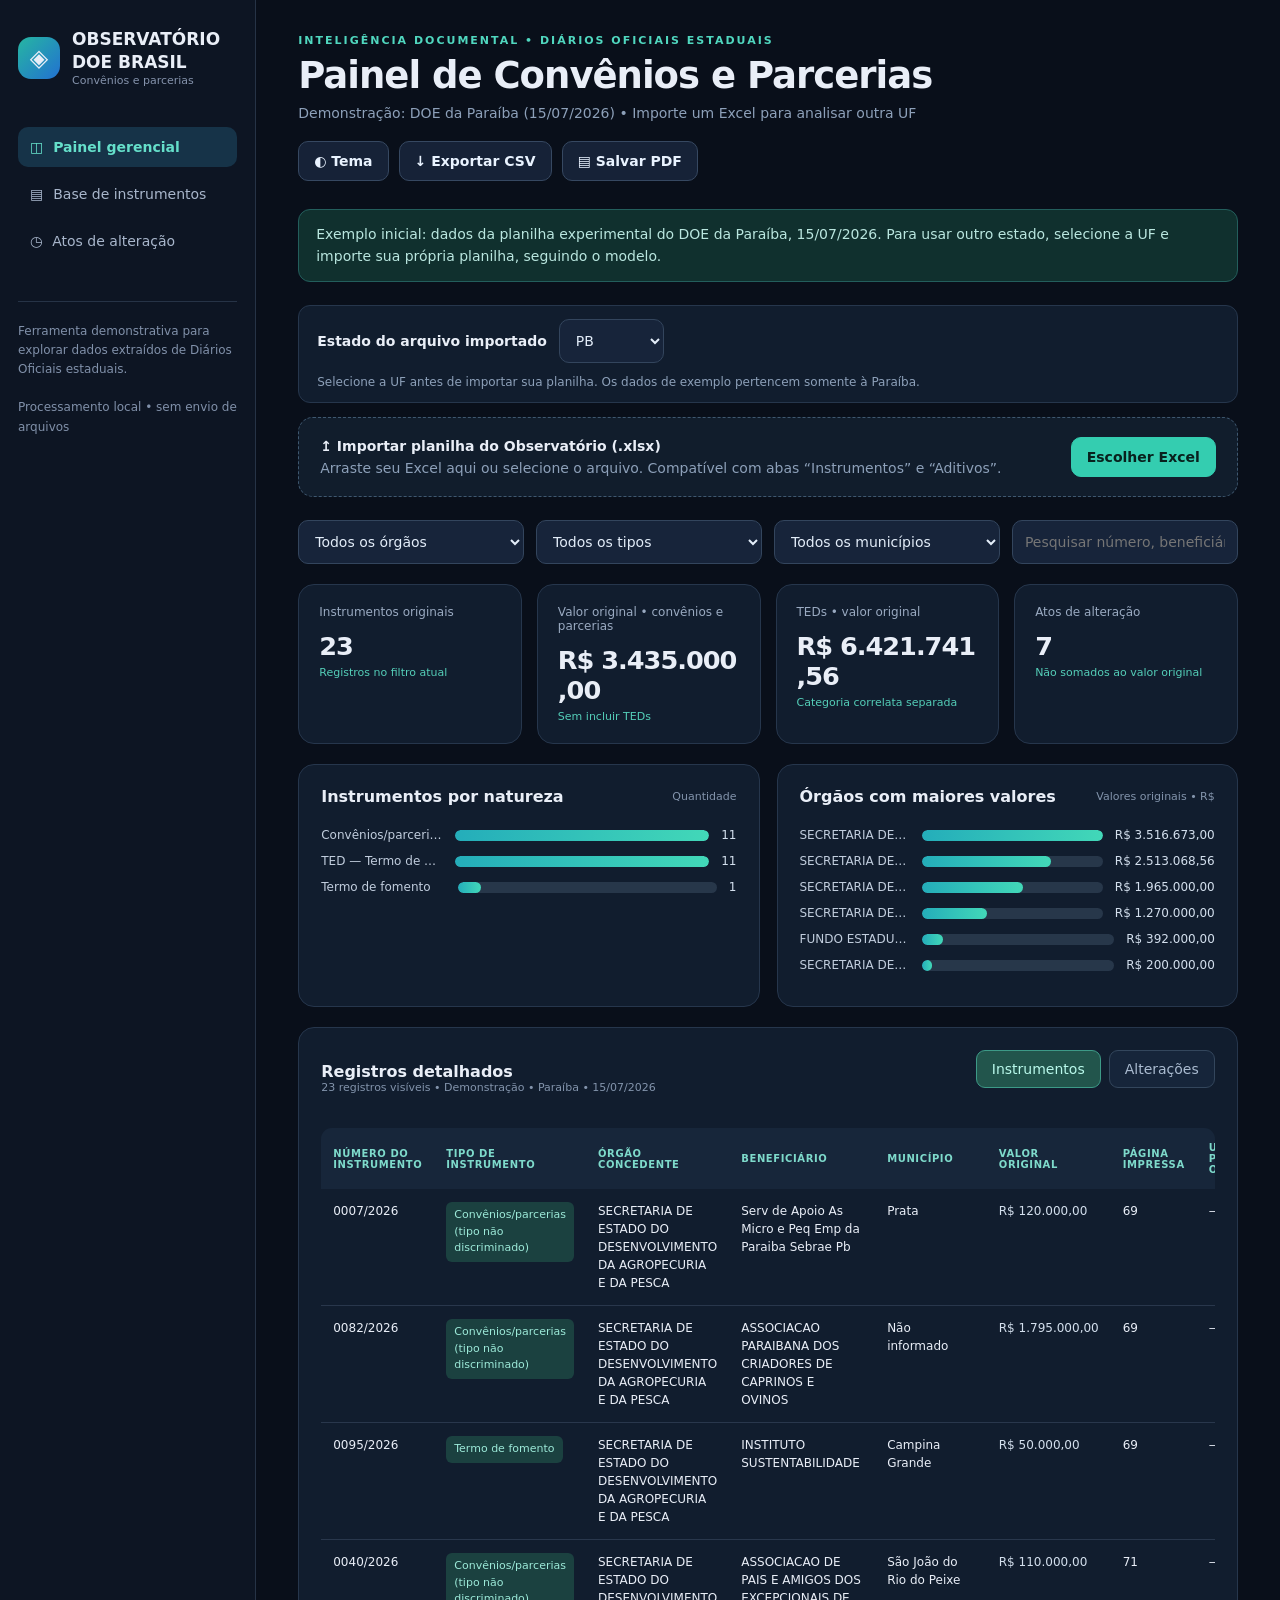
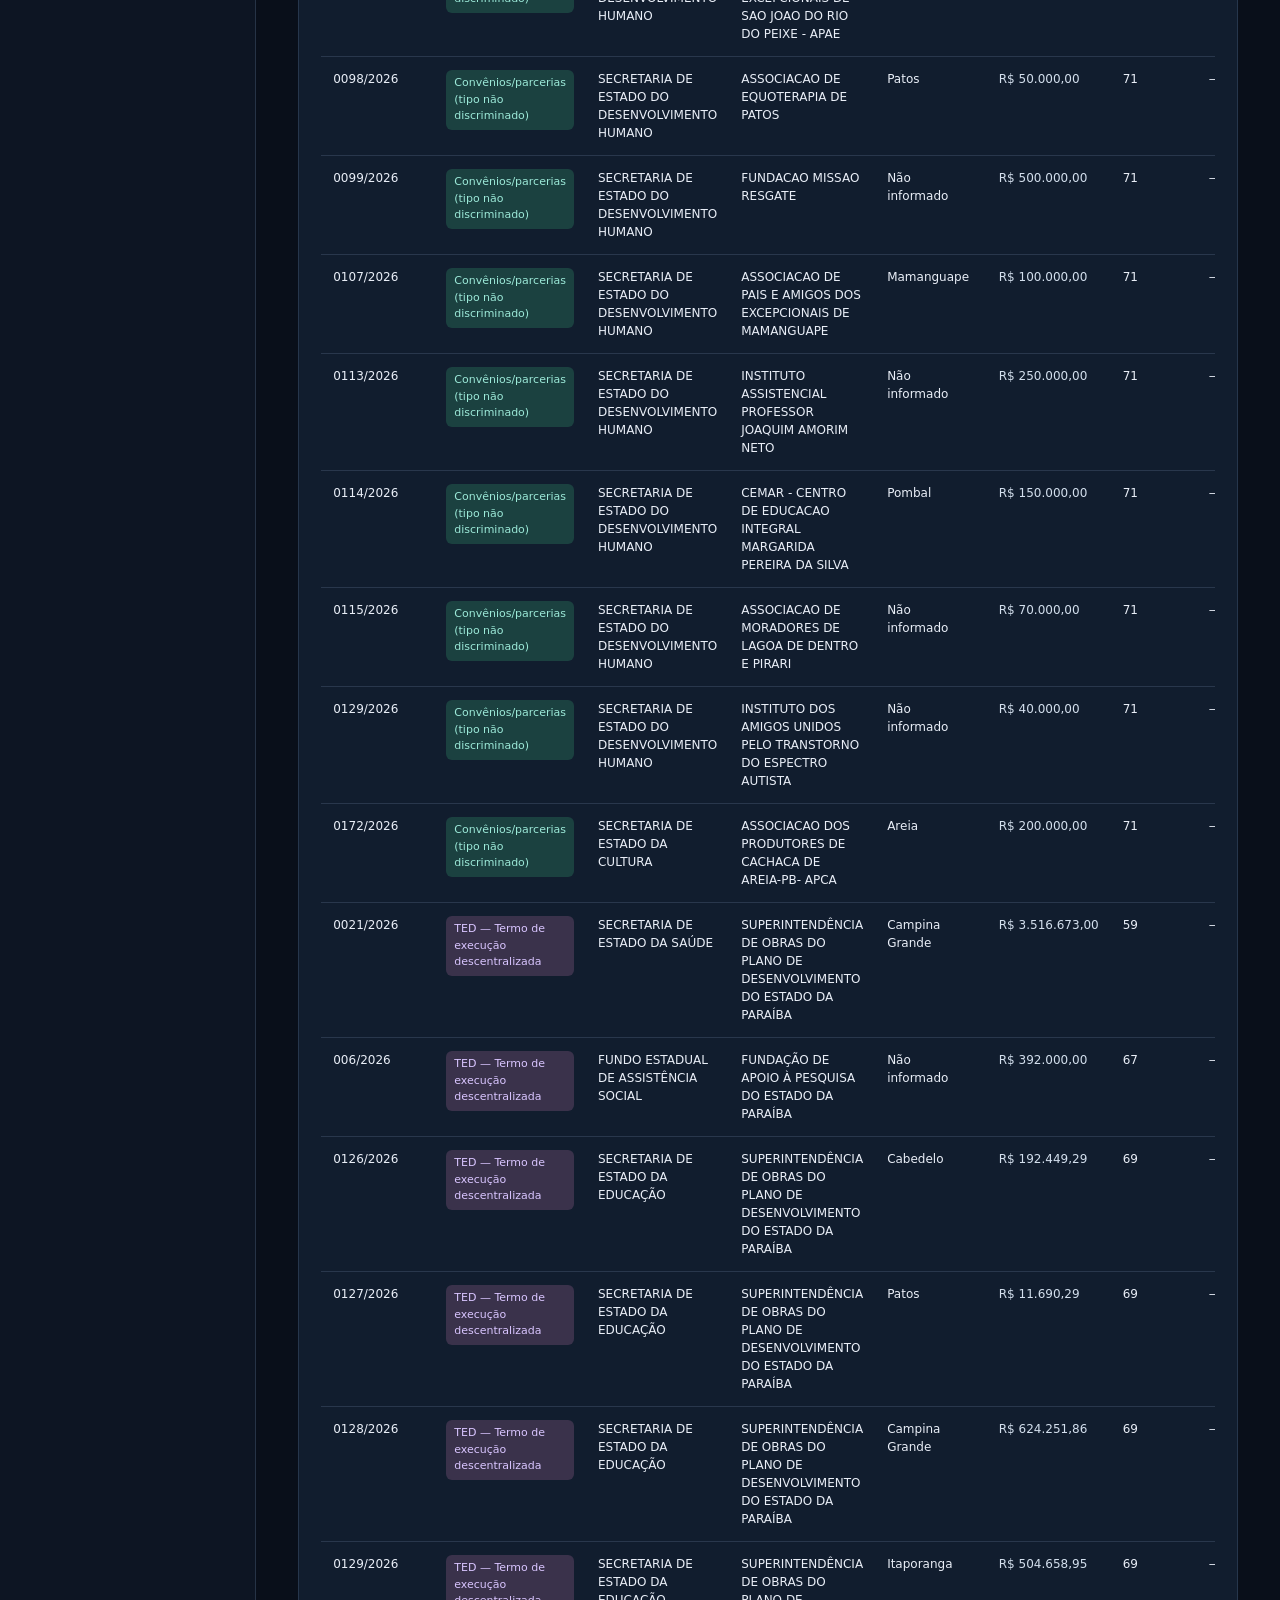
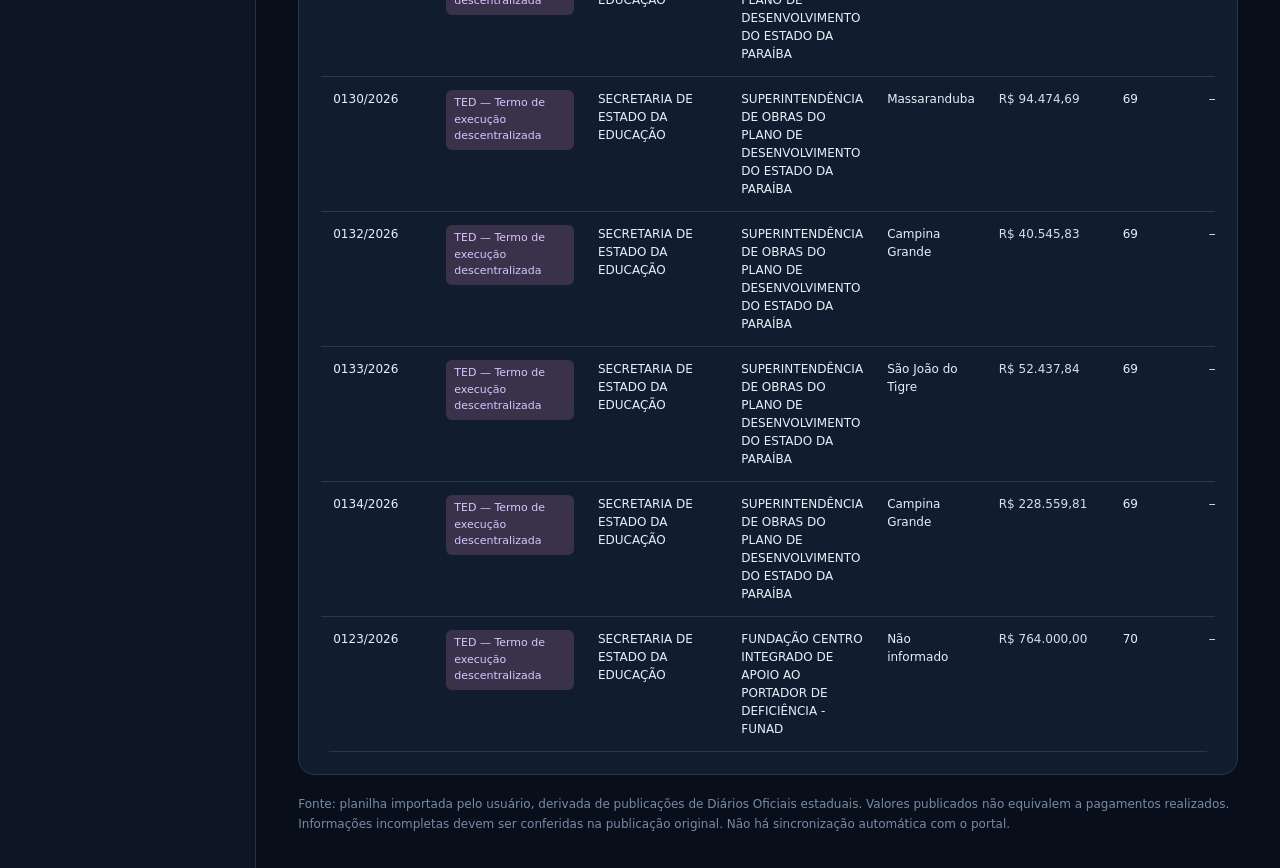
==== index.html @ 87f18aee "Publica Observatorio DOE Brasil" ====
<!doctype html><html lang="pt-BR"><head><meta charset="utf-8"/><meta name="viewport" content="width=device-width, initial-scale=1"/><title>Observatório DOE Brasil • Convênios e Parcerias</title><style>
:root{font-family:Inter,system-ui,-apple-system,"Segoe UI",sans-serif;color:#e9eef7;background:#090f1a;font-size:14px}*{box-sizing:border-box}body{margin:0}button,select,input{font:inherit}button{cursor:pointer}.app{display:flex;min-height:100vh}.side{width:256px;background:#0d1523;border-right:1px solid #263346;padding:28px 18px;flex-shrink:0}.brand{display:flex;align-items:center;gap:12px;margin-bottom:38px;font-weight:850;font-size:17px;line-height:1.35}.emblem{height:42px;width:42px;border-radius:13px;background:linear-gradient(135deg,#26b6a2,#2271d1);display:grid;place-items:center;font-size:24px}.sub{font-size:11px;color:#8593ac;font-weight:500}.nav{display:flex;align-items:center;gap:10px;border-radius:10px;padding:12px;margin-bottom:7px;color:#a8b6cb}.nav.active{background:#163348;color:#65dfca;font-weight:700}.sidefoot{margin-top:40px;border-top:1px solid #263346;padding-top:20px;color:#8090a9;font-size:12px;line-height:1.6}.main{flex:1;min-width:0;padding:34px clamp(18px,3.3vw,54px);max-width:1750px;margin:auto}.top{display:flex;justify-content:space-between;align-items:flex-start;gap:20px;flex-wrap:wrap;margin-bottom:28px}.eyebrow{text-transform:uppercase;letter-spacing:2px;color:#50d7bf;font-size:11px;font-weight:800}.top h1{margin:7px 0 8px;font-size:clamp(25px,3vw,37px);letter-spacing:-1px}.muted{color:#8da0b9}.actions{display:flex;gap:10px;flex-wrap:wrap}.btn{border:1px solid #364861;border-radius:10px;color:#e9f3ff;padding:11px 15px;background:#162237;display:inline-flex;gap:9px;align-items:center;font-weight:650}.btn.primary{background:#34cdb0;color:#08211d;border-color:#34cdb0}.btn:hover{filter:brightness(1.13)}.info{border:1px solid #235e5c;background:#10302e;color:#b9e6df;padding:14px 17px;border-radius:12px;margin:0 0 23px;line-height:1.55}.uploader{border:1px dashed #3f5870;background:#111d2c;border-radius:15px;display:flex;justify-content:space-between;align-items:center;gap:15px;padding:19px 21px;margin-bottom:23px;flex-wrap:wrap}.uploader.drag{outline:3px solid #34cdb0}.uploader strong{display:block;margin-bottom:6px}.filters{display:grid;grid-template-columns:repeat(4,minmax(0,1fr));gap:12px;margin-bottom:20px}.control{width:100%;color:#e3edf9;background:#17243a;border:1px solid #33455d;border-radius:10px;padding:12px;min-height:44px;min-width:0}.control option{background:#17243a}.kpis{display:grid;grid-template-columns:repeat(4,minmax(0,1fr));gap:15px;margin-bottom:20px}.tile,.panel{background:#111d2e;border:1px solid #26364c;border-radius:16px}.tile{padding:20px;min-width:0}.tile .label{font-size:12px;color:#9aaac1}.tile .value{font-size:clamp(21px,2vw,30px);letter-spacing:-1px;font-weight:790;margin:12px 0 5px;overflow-wrap:anywhere}.tile .detail{font-size:11px;color:#54ceb8}.two{display:grid;grid-template-columns:1fr 1fr;gap:17px;margin-bottom:20px}.panel{padding:22px;min-width:0}.panelhead{display:flex;justify-content:space-between;gap:14px;align-items:center;margin-bottom:22px}.panel h2{font-size:16px;margin:0}.mini{font-size:11px;color:#8394ac}.barrow{display:grid;grid-template-columns:minmax(110px,1.2fr) 2.5fr auto;align-items:center;gap:12px;margin:12px 0;font-size:12px}.barlabel{overflow:hidden;text-overflow:ellipsis;white-space:nowrap;color:#c1cddd}.track{height:11px;background:#27374a;border-radius:6px;overflow:hidden}.fill{height:100%;background:linear-gradient(90deg,#24adba,#42d8b8);border-radius:6px}.num{color:#d3dfed;font-variant-numeric:tabular-nums}.tablewrap{overflow-x:auto;border-radius:11px}table{width:100%;border-collapse:collapse;min-width:850px;font-size:12px}th{color:#7edacb;text-transform:uppercase;letter-spacing:.6px;text-align:left;font-size:10px;background:#17263a;padding:14px 12px}td{padding:13px 12px;border-bottom:1px solid #29374c;vertical-align:top;max-width:290px;line-height:1.5}tr:hover td{background:#182940}.pill{display:inline-flex;padding:5px 8px;border-radius:6px;background:#1b4140;color:#9ce9d8;font-size:11px}.pill.alt{background:#3a324b;color:#d9c5ff}.link{color:#53d7c4;text-decoration:underline}.footer{color:#788ba5;font-size:12px;margin-top:20px;line-height:1.6}.hidden{display:none!important}.empty{padding:30px;text-align:center;color:#9baec5}.tabbar{display:flex;gap:8px;margin-bottom:18px}.tab{border:1px solid #33465c;background:#16253a;color:#aabbd0;border-radius:9px;padding:10px 15px}.tab.on{background:#22554c;color:#b9f9eb;border-color:#3d9a87}.warning{color:#f6c77e}.right{margin-left:auto}.count{font-size:12px;color:#8497b1}body.light{background:#edf3f8;color:#12243c}body.light .side{background:#fff;border-color:#dbe3ed}body.light .tile,body.light .panel,body.light .uploader{background:#fff;border-color:#dbe3ed}body.light .control,body.light .btn,body.light .tab{background:#f5f8fb;border-color:#d4dfe9;color:#20324b}body.light .nav{color:#40526a}body.light .nav.active{background:#e1faf2;color:#1c7e70}body.light td{border-color:#e8edf3}body.light tr:hover td{background:#f2f7fa}body.light th{background:#eaf4f5;color:#236d68}body.light .muted,body.light .barlabel,body.light .num{color:#53657d}body.light .info{background:#e1f8f2;color:#215e51}body.light .track{background:#e1eaf1}body.light .sidefoot{color:#53657d}@media(max-width:1050px){.side{width:80px;padding:25px 11px}.side .brand .word,.side .nav span,.sidefoot{display:none}.side .brand{justify-content:center}.nav{justify-content:center}.main{padding:24px}.kpis{grid-template-columns:repeat(2,1fr)}}@media(max-width:700px){.side{display:none}.filters,.two{grid-template-columns:1fr}.kpis{grid-template-columns:repeat(2,minmax(0,1fr))}.tile{padding:13px}.panel{padding:14px}.main{padding:17px}.barrow{grid-template-columns:90px 1fr auto}.actions{width:100%}.top h1{font-size:27px}}@media print{*{print-color-adjust:exact!important;-webkit-print-color-adjust:exact!important}body{background:#fff!important;color:#111!important}.side,.actions,.uploader,.filters,.tabbar,.tabletools,.footer,.info{display:none!important}.main{padding:0}.tile,.panel{break-inside:avoid;background:#fff!important;color:#111!important;border:1px solid #ccd4db!important}.label,.muted,.mini,.num,.barlabel{color:#333!important}.two{grid-template-columns:1fr 1fr}.kpis{grid-template-columns:repeat(4,1fr)}.panel{margin-bottom:12px}td,th{color:#111!important;border-color:#ddd!important}table{min-width:0;font-size:8px}td,th{padding:5px}.top h1{font-size:22px}.tablewrap{overflow:visible}}
.statebox{display:flex;gap:12px;align-items:center;flex-wrap:wrap;margin-bottom:14px;background:#111d2e;border:1px solid #26364c;padding:13px 18px;border-radius:12px}.statebox select{width:105px}.statebox .muted{font-size:12px}body.light .statebox{background:white;border-color:#dbe3ed}@media print{.statebox{display:none!important}}
</style></head><body><div class="app"><aside class="side"><div class="brand"><div class="emblem">◈</div><div class="word">OBSERVATÓRIO<br>DOE BRASIL<div class="sub">Convênios e parcerias</div></div></div><div class="nav active">◫ <span>Painel gerencial</span></div><div class="nav">▤ <span>Base de instrumentos</span></div><div class="nav">◷ <span>Atos de alteração</span></div><div class="sidefoot">Ferramenta demonstrativa para explorar dados extraídos de Diários Oficiais estaduais.<br><br>Processamento local • sem envio de arquivos</div></aside><main class="main"><div class="top"><div><div class="eyebrow">INTELIGÊNCIA DOCUMENTAL • DIÁRIOS OFICIAIS ESTADUAIS</div><h1>Painel de Convênios e Parcerias</h1><div class="muted" id="subtitle">Dados publicados no Diário Oficial • importação local</div></div><div class="actions"><button class="btn" id="theme">◐ Tema</button><button class="btn" id="export">↓ Exportar CSV</button><button class="btn" id="print">▤ Salvar PDF</button></div></div><div class="info" id="status">Exemplo inicial: dados da planilha experimental do DOE da Paraíba, 15/07/2026. Para usar outro estado, selecione a UF e importe sua própria planilha, seguindo o modelo.</div><div class="statebox"><label for="uf"><strong>Estado do arquivo importado</strong></label><select id="uf" class="control" aria-label="Unidade federativa"><option value="AC">AC</option><option value="AL">AL</option><option value="AP">AP</option><option value="AM">AM</option><option value="BA">BA</option><option value="CE">CE</option><option value="DF">DF</option><option value="ES">ES</option><option value="GO">GO</option><option value="MA">MA</option><option value="MT">MT</option><option value="MS">MS</option><option value="MG">MG</option><option value="PA">PA</option><option value="PB" selected>PB</option><option value="PR">PR</option><option value="PE">PE</option><option value="PI">PI</option><option value="RJ">RJ</option><option value="RN">RN</option><option value="RS">RS</option><option value="RO">RO</option><option value="RR">RR</option><option value="SC">SC</option><option value="SP">SP</option><option value="SE">SE</option><option value="TO">TO</option></select><span class="muted">Selecione a UF antes de importar sua planilha. Os dados de exemplo pertencem somente à Paraíba.</span></div><div class="uploader" id="drop"><div><strong>↥ Importar planilha do Observatório (.xlsx)</strong><div class="muted">Arraste seu Excel aqui ou selecione o arquivo. Compatível com abas “Instrumentos” e “Aditivos”.</div></div><div><button class="btn primary" id="pick">Escolher Excel</button><input type="file" id="file" accept=".xlsx" hidden></div></div><div class="filters"><select class="control" id="org"><option value="">Todos os órgãos</option></select><select class="control" id="cat"><option value="">Todos os tipos</option></select><select class="control" id="city"><option value="">Todos os municípios</option></select><input class="control" id="search" placeholder="Pesquisar número, beneficiário, objeto..."></div><section class="kpis"><div class="tile"><div class="label">Instrumentos originais</div><div class="value" id="k1">—</div><div class="detail">Registros no filtro atual</div></div><div class="tile"><div class="label">Valor original • convênios e parcerias</div><div class="value" id="k2">—</div><div class="detail">Sem incluir TEDs</div></div><div class="tile"><div class="label">TEDs • valor original</div><div class="value" id="k3">—</div><div class="detail">Categoria correlata separada</div></div><div class="tile"><div class="label">Atos de alteração</div><div class="value" id="k4">—</div><div class="detail">Não somados ao valor original</div></div></section><section class="two"><div class="panel"><div class="panelhead"><h2>Instrumentos por natureza</h2><span class="mini">Quantidade</span></div><div id="categoryChart"></div></div><div class="panel"><div class="panelhead"><h2>Órgãos com maiores valores</h2><span class="mini">Valores originais • R$</span></div><div id="orgChart"></div></div></section><section class="panel"><div class="panelhead"><div><h2>Registros detalhados</h2><div class="mini" id="counts">—</div></div><div class="tabbar"><button class="tab on" id="tabInstrumentos">Instrumentos</button><button class="tab" id="tabAditivos">Alterações</button></div></div><div class="tablewrap" id="table"></div></section><div class="footer">Fonte: planilha importada pelo usuário, derivada de publicações de Diários Oficiais estaduais. Valores publicados não equivalem a pagamentos realizados. Informações incompletas devem ser conferidas na publicação original. Não há sincronização automática com o portal.</div></main></div><script>/*!

JSZip v3.10.1 - A JavaScript class for generating and reading zip files
<http://stuartk.com/jszip>

(c) 2009-2016 Stuart Knightley <stuart [at] stuartk.com>
Dual licenced under the MIT license or GPLv3. See https://raw.github.com/Stuk/jszip/main/LICENSE.markdown.

JSZip uses the library pako released under the MIT license :
https://github.com/nodeca/pako/blob/main/LICENSE
*/

!function(e){if("object"==typeof exports&&"undefined"!=typeof module)module.exports=e();else if("function"==typeof define&&define.amd)define([],e);else{("undefined"!=typeof window?window:"undefined"!=typeof global?global:"undefined"!=typeof self?self:this).JSZip=e()}}(function(){return function s(a,o,h){function u(r,e){if(!o[r]){if(!a[r]){var t="function"==typeof require&&require;if(!e&&t)return t(r,!0);if(l)return l(r,!0);var n=new Error("Cannot find module '"+r+"'");throw n.code="MODULE_NOT_FOUND",n}var i=o[r]={exports:{}};a[r][0].call(i.exports,function(e){var t=a[r][1][e];return u(t||e)},i,i.exports,s,a,o,h)}return o[r].exports}for(var l="function"==typeof require&&require,e=0;e<h.length;e++)u(h[e]);return u}({1:[function(e,t,r){"use strict";var d=e("./utils"),c=e("./support"),p="ABCDEFGHIJKLMNOPQRSTUVWXYZabcdefghijklmnopqrstuvwxyz0123456789+/=";r.encode=function(e){for(var t,r,n,i,s,a,o,h=[],u=0,l=e.length,f=l,c="string"!==d.getTypeOf(e);u<e.length;)f=l-u,n=c?(t=e[u++],r=u<l?e[u++]:0,u<l?e[u++]:0):(t=e.charCodeAt(u++),r=u<l?e.charCodeAt(u++):0,u<l?e.charCodeAt(u++):0),i=t>>2,s=(3&t)<<4|r>>4,a=1<f?(15&r)<<2|n>>6:64,o=2<f?63&n:64,h.push(p.charAt(i)+p.charAt(s)+p.charAt(a)+p.charAt(o));return h.join("")},r.decode=function(e){var t,r,n,i,s,a,o=0,h=0,u="data:";if(e.substr(0,u.length)===u)throw new Error("Invalid base64 input, it looks like a data url.");var l,f=3*(e=e.replace(/[^A-Za-z0-9+/=]/g,"")).length/4;if(e.charAt(e.length-1)===p.charAt(64)&&f--,e.charAt(e.length-2)===p.charAt(64)&&f--,f%1!=0)throw new Error("Invalid base64 input, bad content length.");for(l=c.uint8array?new Uint8Array(0|f):new Array(0|f);o<e.length;)t=p.indexOf(e.charAt(o++))<<2|(i=p.indexOf(e.charAt(o++)))>>4,r=(15&i)<<4|(s=p.indexOf(e.charAt(o++)))>>2,n=(3&s)<<6|(a=p.indexOf(e.charAt(o++))),l[h++]=t,64!==s&&(l[h++]=r),64!==a&&(l[h++]=n);return l}},{"./support":30,"./utils":32}],2:[function(e,t,r){"use strict";var n=e("./external"),i=e("./stream/DataWorker"),s=e("./stream/Crc32Probe"),a=e("./stream/DataLengthProbe");function o(e,t,r,n,i){this.compressedSize=e,this.uncompressedSize=t,this.crc32=r,this.compression=n,this.compressedContent=i}o.prototype={getContentWorker:function(){var e=new i(n.Promise.resolve(this.compressedContent)).pipe(this.compression.uncompressWorker()).pipe(new a("data_length")),t=this;return e.on("end",function(){if(this.streamInfo.data_length!==t.uncompressedSize)throw new Error("Bug : uncompressed data size mismatch")}),e},getCompressedWorker:function(){return new i(n.Promise.resolve(this.compressedContent)).withStreamInfo("compressedSize",this.compressedSize).withStreamInfo("uncompressedSize",this.uncompressedSize).withStreamInfo("crc32",this.crc32).withStreamInfo("compression",this.compression)}},o.createWorkerFrom=function(e,t,r){return e.pipe(new s).pipe(new a("uncompressedSize")).pipe(t.compressWorker(r)).pipe(new a("compressedSize")).withStreamInfo("compression",t)},t.exports=o},{"./external":6,"./stream/Crc32Probe":25,"./stream/DataLengthProbe":26,"./stream/DataWorker":27}],3:[function(e,t,r){"use strict";var n=e("./stream/GenericWorker");r.STORE={magic:"\0\0",compressWorker:function(){return new n("STORE compression")},uncompressWorker:function(){return new n("STORE decompression")}},r.DEFLATE=e("./flate")},{"./flate":7,"./stream/GenericWorker":28}],4:[function(e,t,r){"use strict";var n=e("./utils");var o=function(){for(var e,t=[],r=0;r<256;r++){e=r;for(var n=0;n<8;n++)e=1&e?3988292384^e>>>1:e>>>1;t[r]=e}return t}();t.exports=function(e,t){return void 0!==e&&e.length?"string"!==n.getTypeOf(e)?function(e,t,r,n){var i=o,s=n+r;e^=-1;for(var a=n;a<s;a++)e=e>>>8^i[255&(e^t[a])];return-1^e}(0|t,e,e.length,0):function(e,t,r,n){var i=o,s=n+r;e^=-1;for(var a=n;a<s;a++)e=e>>>8^i[255&(e^t.charCodeAt(a))];return-1^e}(0|t,e,e.length,0):0}},{"./utils":32}],5:[function(e,t,r){"use strict";r.base64=!1,r.binary=!1,r.dir=!1,r.createFolders=!0,r.date=null,r.compression=null,r.compressionOptions=null,r.comment=null,r.unixPermissions=null,r.dosPermissions=null},{}],6:[function(e,t,r){"use strict";var n=null;n="undefined"!=typeof Promise?Promise:e("lie"),t.exports={Promise:n}},{lie:37}],7:[function(e,t,r){"use strict";var n="undefined"!=typeof Uint8Array&&"undefined"!=typeof Uint16Array&&"undefined"!=typeof Uint32Array,i=e("pako"),s=e("./utils"),a=e("./stream/GenericWorker"),o=n?"uint8array":"array";function h(e,t){a.call(this,"FlateWorker/"+e),this._pako=null,this._pakoAction=e,this._pakoOptions=t,this.meta={}}r.magic="\b\0",s.inherits(h,a),h.prototype.processChunk=function(e){this.meta=e.meta,null===this._pako&&this._createPako(),this._pako.push(s.transformTo(o,e.data),!1)},h.prototype.flush=function(){a.prototype.flush.call(this),null===this._pako&&this._createPako(),this._pako.push([],!0)},h.prototype.cleanUp=function(){a.prototype.cleanUp.call(this),this._pako=null},h.prototype._createPako=function(){this._pako=new i[this._pakoAction]({raw:!0,level:this._pakoOptions.level||-1});var t=this;this._pako.onData=function(e){t.push({data:e,meta:t.meta})}},r.compressWorker=function(e){return new h("Deflate",e)},r.uncompressWorker=function(){return new h("Inflate",{})}},{"./stream/GenericWorker":28,"./utils":32,pako:38}],8:[function(e,t,r){"use strict";function A(e,t){var r,n="";for(r=0;r<t;r++)n+=String.fromCharCode(255&e),e>>>=8;return n}function n(e,t,r,n,i,s){var a,o,h=e.file,u=e.compression,l=s!==O.utf8encode,f=I.transformTo("string",s(h.name)),c=I.transformTo("string",O.utf8encode(h.name)),d=h.comment,p=I.transformTo("string",s(d)),m=I.transformTo("string",O.utf8encode(d)),_=c.length!==h.name.length,g=m.length!==d.length,b="",v="",y="",w=h.dir,k=h.date,x={crc32:0,compressedSize:0,uncompressedSize:0};t&&!r||(x.crc32=e.crc32,x.compressedSize=e.compressedSize,x.uncompressedSize=e.uncompressedSize);var S=0;t&&(S|=8),l||!_&&!g||(S|=2048);var z=0,C=0;w&&(z|=16),"UNIX"===i?(C=798,z|=function(e,t){var r=e;return e||(r=t?16893:33204),(65535&r)<<16}(h.unixPermissions,w)):(C=20,z|=function(e){return 63&(e||0)}(h.dosPermissions)),a=k.getUTCHours(),a<<=6,a|=k.getUTCMinutes(),a<<=5,a|=k.getUTCSeconds()/2,o=k.getUTCFullYear()-1980,o<<=4,o|=k.getUTCMonth()+1,o<<=5,o|=k.getUTCDate(),_&&(v=A(1,1)+A(B(f),4)+c,b+="up"+A(v.length,2)+v),g&&(y=A(1,1)+A(B(p),4)+m,b+="uc"+A(y.length,2)+y);var E="";return E+="\n\0",E+=A(S,2),E+=u.magic,E+=A(a,2),E+=A(o,2),E+=A(x.crc32,4),E+=A(x.compressedSize,4),E+=A(x.uncompressedSize,4),E+=A(f.length,2),E+=A(b.length,2),{fileRecord:R.LOCAL_FILE_HEADER+E+f+b,dirRecord:R.CENTRAL_FILE_HEADER+A(C,2)+E+A(p.length,2)+"\0\0\0\0"+A(z,4)+A(n,4)+f+b+p}}var I=e("../utils"),i=e("../stream/GenericWorker"),O=e("../utf8"),B=e("../crc32"),R=e("../signature");function s(e,t,r,n){i.call(this,"ZipFileWorker"),this.bytesWritten=0,this.zipComment=t,this.zipPlatform=r,this.encodeFileName=n,this.streamFiles=e,this.accumulate=!1,this.contentBuffer=[],this.dirRecords=[],this.currentSourceOffset=0,this.entriesCount=0,this.currentFile=null,this._sources=[]}I.inherits(s,i),s.prototype.push=function(e){var t=e.meta.percent||0,r=this.entriesCount,n=this._sources.length;this.accumulate?this.contentBuffer.push(e):(this.bytesWritten+=e.data.length,i.prototype.push.call(this,{data:e.data,meta:{currentFile:this.currentFile,percent:r?(t+100*(r-n-1))/r:100}}))},s.prototype.openedSource=function(e){this.currentSourceOffset=this.bytesWritten,this.currentFile=e.file.name;var t=this.streamFiles&&!e.file.dir;if(t){var r=n(e,t,!1,this.currentSourceOffset,this.zipPlatform,this.encodeFileName);this.push({data:r.fileRecord,meta:{percent:0}})}else this.accumulate=!0},s.prototype.closedSource=function(e){this.accumulate=!1;var t=this.streamFiles&&!e.file.dir,r=n(e,t,!0,this.currentSourceOffset,this.zipPlatform,this.encodeFileName);if(this.dirRecords.push(r.dirRecord),t)this.push({data:function(e){return R.DATA_DESCRIPTOR+A(e.crc32,4)+A(e.compressedSize,4)+A(e.uncompressedSize,4)}(e),meta:{percent:100}});else for(this.push({data:r.fileRecord,meta:{percent:0}});this.contentBuffer.length;)this.push(this.contentBuffer.shift());this.currentFile=null},s.prototype.flush=function(){for(var e=this.bytesWritten,t=0;t<this.dirRecords.length;t++)this.push({data:this.dirRecords[t],meta:{percent:100}});var r=this.bytesWritten-e,n=function(e,t,r,n,i){var s=I.transformTo("string",i(n));return R.CENTRAL_DIRECTORY_END+"\0\0\0\0"+A(e,2)+A(e,2)+A(t,4)+A(r,4)+A(s.length,2)+s}(this.dirRecords.length,r,e,this.zipComment,this.encodeFileName);this.push({data:n,meta:{percent:100}})},s.prototype.prepareNextSource=function(){this.previous=this._sources.shift(),this.openedSource(this.previous.streamInfo),this.isPaused?this.previous.pause():this.previous.resume()},s.prototype.registerPrevious=function(e){this._sources.push(e);var t=this;return e.on("data",function(e){t.processChunk(e)}),e.on("end",function(){t.closedSource(t.previous.streamInfo),t._sources.length?t.prepareNextSource():t.end()}),e.on("error",function(e){t.error(e)}),this},s.prototype.resume=function(){return!!i.prototype.resume.call(this)&&(!this.previous&&this._sources.length?(this.prepareNextSource(),!0):this.previous||this._sources.length||this.generatedError?void 0:(this.end(),!0))},s.prototype.error=function(e){var t=this._sources;if(!i.prototype.error.call(this,e))return!1;for(var r=0;r<t.length;r++)try{t[r].error(e)}catch(e){}return!0},s.prototype.lock=function(){i.prototype.lock.call(this);for(var e=this._sources,t=0;t<e.length;t++)e[t].lock()},t.exports=s},{"../crc32":4,"../signature":23,"../stream/GenericWorker":28,"../utf8":31,"../utils":32}],9:[function(e,t,r){"use strict";var u=e("../compressions"),n=e("./ZipFileWorker");r.generateWorker=function(e,a,t){var o=new n(a.streamFiles,t,a.platform,a.encodeFileName),h=0;try{e.forEach(function(e,t){h++;var r=function(e,t){var r=e||t,n=u[r];if(!n)throw new Error(r+" is not a valid compression method !");return n}(t.options.compression,a.compression),n=t.options.compressionOptions||a.compressionOptions||{},i=t.dir,s=t.date;t._compressWorker(r,n).withStreamInfo("file",{name:e,dir:i,date:s,comment:t.comment||"",unixPermissions:t.unixPermissions,dosPermissions:t.dosPermissions}).pipe(o)}),o.entriesCount=h}catch(e){o.error(e)}return o}},{"../compressions":3,"./ZipFileWorker":8}],10:[function(e,t,r){"use strict";function n(){if(!(this instanceof n))return new n;if(arguments.length)throw new Error("The constructor with parameters has been removed in JSZip 3.0, please check the upgrade guide.");this.files=Object.create(null),this.comment=null,this.root="",this.clone=function(){var e=new n;for(var t in this)"function"!=typeof this[t]&&(e[t]=this[t]);return e}}(n.prototype=e("./object")).loadAsync=e("./load"),n.support=e("./support"),n.defaults=e("./defaults"),n.version="3.10.1",n.loadAsync=function(e,t){return(new n).loadAsync(e,t)},n.external=e("./external"),t.exports=n},{"./defaults":5,"./external":6,"./load":11,"./object":15,"./support":30}],11:[function(e,t,r){"use strict";var u=e("./utils"),i=e("./external"),n=e("./utf8"),s=e("./zipEntries"),a=e("./stream/Crc32Probe"),l=e("./nodejsUtils");function f(n){return new i.Promise(function(e,t){var r=n.decompressed.getContentWorker().pipe(new a);r.on("error",function(e){t(e)}).on("end",function(){r.streamInfo.crc32!==n.decompressed.crc32?t(new Error("Corrupted zip : CRC32 mismatch")):e()}).resume()})}t.exports=function(e,o){var h=this;return o=u.extend(o||{},{base64:!1,checkCRC32:!1,optimizedBinaryString:!1,createFolders:!1,decodeFileName:n.utf8decode}),l.isNode&&l.isStream(e)?i.Promise.reject(new Error("JSZip can't accept a stream when loading a zip file.")):u.prepareContent("the loaded zip file",e,!0,o.optimizedBinaryString,o.base64).then(function(e){var t=new s(o);return t.load(e),t}).then(function(e){var t=[i.Promise.resolve(e)],r=e.files;if(o.checkCRC32)for(var n=0;n<r.length;n++)t.push(f(r[n]));return i.Promise.all(t)}).then(function(e){for(var t=e.shift(),r=t.files,n=0;n<r.length;n++){var i=r[n],s=i.fileNameStr,a=u.resolve(i.fileNameStr);h.file(a,i.decompressed,{binary:!0,optimizedBinaryString:!0,date:i.date,dir:i.dir,comment:i.fileCommentStr.length?i.fileCommentStr:null,unixPermissions:i.unixPermissions,dosPermissions:i.dosPermissions,createFolders:o.createFolders}),i.dir||(h.file(a).unsafeOriginalName=s)}return t.zipComment.length&&(h.comment=t.zipComment),h})}},{"./external":6,"./nodejsUtils":14,"./stream/Crc32Probe":25,"./utf8":31,"./utils":32,"./zipEntries":33}],12:[function(e,t,r){"use strict";var n=e("../utils"),i=e("../stream/GenericWorker");function s(e,t){i.call(this,"Nodejs stream input adapter for "+e),this._upstreamEnded=!1,this._bindStream(t)}n.inherits(s,i),s.prototype._bindStream=function(e){var t=this;(this._stream=e).pause(),e.on("data",function(e){t.push({data:e,meta:{percent:0}})}).on("error",function(e){t.isPaused?this.generatedError=e:t.error(e)}).on("end",function(){t.isPaused?t._upstreamEnded=!0:t.end()})},s.prototype.pause=function(){return!!i.prototype.pause.call(this)&&(this._stream.pause(),!0)},s.prototype.resume=function(){return!!i.prototype.resume.call(this)&&(this._upstreamEnded?this.end():this._stream.resume(),!0)},t.exports=s},{"../stream/GenericWorker":28,"../utils":32}],13:[function(e,t,r){"use strict";var i=e("readable-stream").Readable;function n(e,t,r){i.call(this,t),this._helper=e;var n=this;e.on("data",function(e,t){n.push(e)||n._helper.pause(),r&&r(t)}).on("error",function(e){n.emit("error",e)}).on("end",function(){n.push(null)})}e("../utils").inherits(n,i),n.prototype._read=function(){this._helper.resume()},t.exports=n},{"../utils":32,"readable-stream":16}],14:[function(e,t,r){"use strict";t.exports={isNode:"undefined"!=typeof Buffer,newBufferFrom:function(e,t){if(Buffer.from&&Buffer.from!==Uint8Array.from)return Buffer.from(e,t);if("number"==typeof e)throw new Error('The "data" argument must not be a number');return new Buffer(e,t)},allocBuffer:function(e){if(Buffer.alloc)return Buffer.alloc(e);var t=new Buffer(e);return t.fill(0),t},isBuffer:function(e){return Buffer.isBuffer(e)},isStream:function(e){return e&&"function"==typeof e.on&&"function"==typeof e.pause&&"function"==typeof e.resume}}},{}],15:[function(e,t,r){"use strict";function s(e,t,r){var n,i=u.getTypeOf(t),s=u.extend(r||{},f);s.date=s.date||new Date,null!==s.compression&&(s.compression=s.compression.toUpperCase()),"string"==typeof s.unixPermissions&&(s.unixPermissions=parseInt(s.unixPermissions,8)),s.unixPermissions&&16384&s.unixPermissions&&(s.dir=!0),s.dosPermissions&&16&s.dosPermissions&&(s.dir=!0),s.dir&&(e=g(e)),s.createFolders&&(n=_(e))&&b.call(this,n,!0);var a="string"===i&&!1===s.binary&&!1===s.base64;r&&void 0!==r.binary||(s.binary=!a),(t instanceof c&&0===t.uncompressedSize||s.dir||!t||0===t.length)&&(s.base64=!1,s.binary=!0,t="",s.compression="STORE",i="string");var o=null;o=t instanceof c||t instanceof l?t:p.isNode&&p.isStream(t)?new m(e,t):u.prepareContent(e,t,s.binary,s.optimizedBinaryString,s.base64);var h=new d(e,o,s);this.files[e]=h}var i=e("./utf8"),u=e("./utils"),l=e("./stream/GenericWorker"),a=e("./stream/StreamHelper"),f=e("./defaults"),c=e("./compressedObject"),d=e("./zipObject"),o=e("./generate"),p=e("./nodejsUtils"),m=e("./nodejs/NodejsStreamInputAdapter"),_=function(e){"/"===e.slice(-1)&&(e=e.substring(0,e.length-1));var t=e.lastIndexOf("/");return 0<t?e.substring(0,t):""},g=function(e){return"/"!==e.slice(-1)&&(e+="/"),e},b=function(e,t){return t=void 0!==t?t:f.createFolders,e=g(e),this.files[e]||s.call(this,e,null,{dir:!0,createFolders:t}),this.files[e]};function h(e){return"[object RegExp]"===Object.prototype.toString.call(e)}var n={load:function(){throw new Error("This method has been removed in JSZip 3.0, please check the upgrade guide.")},forEach:function(e){var t,r,n;for(t in this.files)n=this.files[t],(r=t.slice(this.root.length,t.length))&&t.slice(0,this.root.length)===this.root&&e(r,n)},filter:function(r){var n=[];return this.forEach(function(e,t){r(e,t)&&n.push(t)}),n},file:function(e,t,r){if(1!==arguments.length)return e=this.root+e,s.call(this,e,t,r),this;if(h(e)){var n=e;return this.filter(function(e,t){return!t.dir&&n.test(e)})}var i=this.files[this.root+e];return i&&!i.dir?i:null},folder:function(r){if(!r)return this;if(h(r))return this.filter(function(e,t){return t.dir&&r.test(e)});var e=this.root+r,t=b.call(this,e),n=this.clone();return n.root=t.name,n},remove:function(r){r=this.root+r;var e=this.files[r];if(e||("/"!==r.slice(-1)&&(r+="/"),e=this.files[r]),e&&!e.dir)delete this.files[r];else for(var t=this.filter(function(e,t){return t.name.slice(0,r.length)===r}),n=0;n<t.length;n++)delete this.files[t[n].name];return this},generate:function(){throw new Error("This method has been removed in JSZip 3.0, please check the upgrade guide.")},generateInternalStream:function(e){var t,r={};try{if((r=u.extend(e||{},{streamFiles:!1,compression:"STORE",compressionOptions:null,type:"",platform:"DOS",comment:null,mimeType:"application/zip",encodeFileName:i.utf8encode})).type=r.type.toLowerCase(),r.compression=r.compression.toUpperCase(),"binarystring"===r.type&&(r.type="string"),!r.type)throw new Error("No output type specified.");u.checkSupport(r.type),"darwin"!==r.platform&&"freebsd"!==r.platform&&"linux"!==r.platform&&"sunos"!==r.platform||(r.platform="UNIX"),"win32"===r.platform&&(r.platform="DOS");var n=r.comment||this.comment||"";t=o.generateWorker(this,r,n)}catch(e){(t=new l("error")).error(e)}return new a(t,r.type||"string",r.mimeType)},generateAsync:function(e,t){return this.generateInternalStream(e).accumulate(t)},generateNodeStream:function(e,t){return(e=e||{}).type||(e.type="nodebuffer"),this.generateInternalStream(e).toNodejsStream(t)}};t.exports=n},{"./compressedObject":2,"./defaults":5,"./generate":9,"./nodejs/NodejsStreamInputAdapter":12,"./nodejsUtils":14,"./stream/GenericWorker":28,"./stream/StreamHelper":29,"./utf8":31,"./utils":32,"./zipObject":35}],16:[function(e,t,r){"use strict";t.exports=e("stream")},{stream:void 0}],17:[function(e,t,r){"use strict";var n=e("./DataReader");function i(e){n.call(this,e);for(var t=0;t<this.data.length;t++)e[t]=255&e[t]}e("../utils").inherits(i,n),i.prototype.byteAt=function(e){return this.data[this.zero+e]},i.prototype.lastIndexOfSignature=function(e){for(var t=e.charCodeAt(0),r=e.charCodeAt(1),n=e.charCodeAt(2),i=e.charCodeAt(3),s=this.length-4;0<=s;--s)if(this.data[s]===t&&this.data[s+1]===r&&this.data[s+2]===n&&this.data[s+3]===i)return s-this.zero;return-1},i.prototype.readAndCheckSignature=function(e){var t=e.charCodeAt(0),r=e.charCodeAt(1),n=e.charCodeAt(2),i=e.charCodeAt(3),s=this.readData(4);return t===s[0]&&r===s[1]&&n===s[2]&&i===s[3]},i.prototype.readData=function(e){if(this.checkOffset(e),0===e)return[];var t=this.data.slice(this.zero+this.index,this.zero+this.index+e);return this.index+=e,t},t.exports=i},{"../utils":32,"./DataReader":18}],18:[function(e,t,r){"use strict";var n=e("../utils");function i(e){this.data=e,this.length=e.length,this.index=0,this.zero=0}i.prototype={checkOffset:function(e){this.checkIndex(this.index+e)},checkIndex:function(e){if(this.length<this.zero+e||e<0)throw new Error("End of data reached (data length = "+this.length+", asked index = "+e+"). Corrupted zip ?")},setIndex:function(e){this.checkIndex(e),this.index=e},skip:function(e){this.setIndex(this.index+e)},byteAt:function(){},readInt:function(e){var t,r=0;for(this.checkOffset(e),t=this.index+e-1;t>=this.index;t--)r=(r<<8)+this.byteAt(t);return this.index+=e,r},readString:function(e){return n.transformTo("string",this.readData(e))},readData:function(){},lastIndexOfSignature:function(){},readAndCheckSignature:function(){},readDate:function(){var e=this.readInt(4);return new Date(Date.UTC(1980+(e>>25&127),(e>>21&15)-1,e>>16&31,e>>11&31,e>>5&63,(31&e)<<1))}},t.exports=i},{"../utils":32}],19:[function(e,t,r){"use strict";var n=e("./Uint8ArrayReader");function i(e){n.call(this,e)}e("../utils").inherits(i,n),i.prototype.readData=function(e){this.checkOffset(e);var t=this.data.slice(this.zero+this.index,this.zero+this.index+e);return this.index+=e,t},t.exports=i},{"../utils":32,"./Uint8ArrayReader":21}],20:[function(e,t,r){"use strict";var n=e("./DataReader");function i(e){n.call(this,e)}e("../utils").inherits(i,n),i.prototype.byteAt=function(e){return this.data.charCodeAt(this.zero+e)},i.prototype.lastIndexOfSignature=function(e){return this.data.lastIndexOf(e)-this.zero},i.prototype.readAndCheckSignature=function(e){return e===this.readData(4)},i.prototype.readData=function(e){this.checkOffset(e);var t=this.data.slice(this.zero+this.index,this.zero+this.index+e);return this.index+=e,t},t.exports=i},{"../utils":32,"./DataReader":18}],21:[function(e,t,r){"use strict";var n=e("./ArrayReader");function i(e){n.call(this,e)}e("../utils").inherits(i,n),i.prototype.readData=function(e){if(this.checkOffset(e),0===e)return new Uint8Array(0);var t=this.data.subarray(this.zero+this.index,this.zero+this.index+e);return this.index+=e,t},t.exports=i},{"../utils":32,"./ArrayReader":17}],22:[function(e,t,r){"use strict";var n=e("../utils"),i=e("../support"),s=e("./ArrayReader"),a=e("./StringReader"),o=e("./NodeBufferReader"),h=e("./Uint8ArrayReader");t.exports=function(e){var t=n.getTypeOf(e);return n.checkSupport(t),"string"!==t||i.uint8array?"nodebuffer"===t?new o(e):i.uint8array?new h(n.transformTo("uint8array",e)):new s(n.transformTo("array",e)):new a(e)}},{"../support":30,"../utils":32,"./ArrayReader":17,"./NodeBufferReader":19,"./StringReader":20,"./Uint8ArrayReader":21}],23:[function(e,t,r){"use strict";r.LOCAL_FILE_HEADER="PK",r.CENTRAL_FILE_HEADER="PK",r.CENTRAL_DIRECTORY_END="PK",r.ZIP64_CENTRAL_DIRECTORY_LOCATOR="PK",r.ZIP64_CENTRAL_DIRECTORY_END="PK",r.DATA_DESCRIPTOR="PK\b"},{}],24:[function(e,t,r){"use strict";var n=e("./GenericWorker"),i=e("../utils");function s(e){n.call(this,"ConvertWorker to "+e),this.destType=e}i.inherits(s,n),s.prototype.processChunk=function(e){this.push({data:i.transformTo(this.destType,e.data),meta:e.meta})},t.exports=s},{"../utils":32,"./GenericWorker":28}],25:[function(e,t,r){"use strict";var n=e("./GenericWorker"),i=e("../crc32");function s(){n.call(this,"Crc32Probe"),this.withStreamInfo("crc32",0)}e("../utils").inherits(s,n),s.prototype.processChunk=function(e){this.streamInfo.crc32=i(e.data,this.streamInfo.crc32||0),this.push(e)},t.exports=s},{"../crc32":4,"../utils":32,"./GenericWorker":28}],26:[function(e,t,r){"use strict";var n=e("../utils"),i=e("./GenericWorker");function s(e){i.call(this,"DataLengthProbe for "+e),this.propName=e,this.withStreamInfo(e,0)}n.inherits(s,i),s.prototype.processChunk=function(e){if(e){var t=this.streamInfo[this.propName]||0;this.streamInfo[this.propName]=t+e.data.length}i.prototype.processChunk.call(this,e)},t.exports=s},{"../utils":32,"./GenericWorker":28}],27:[function(e,t,r){"use strict";var n=e("../utils"),i=e("./GenericWorker");function s(e){i.call(this,"DataWorker");var t=this;this.dataIsReady=!1,this.index=0,this.max=0,this.data=null,this.type="",this._tickScheduled=!1,e.then(function(e){t.dataIsReady=!0,t.data=e,t.max=e&&e.length||0,t.type=n.getTypeOf(e),t.isPaused||t._tickAndRepeat()},function(e){t.error(e)})}n.inherits(s,i),s.prototype.cleanUp=function(){i.prototype.cleanUp.call(this),this.data=null},s.prototype.resume=function(){return!!i.prototype.resume.call(this)&&(!this._tickScheduled&&this.dataIsReady&&(this._tickScheduled=!0,n.delay(this._tickAndRepeat,[],this)),!0)},s.prototype._tickAndRepeat=function(){this._tickScheduled=!1,this.isPaused||this.isFinished||(this._tick(),this.isFinished||(n.delay(this._tickAndRepeat,[],this),this._tickScheduled=!0))},s.prototype._tick=function(){if(this.isPaused||this.isFinished)return!1;var e=null,t=Math.min(this.max,this.index+16384);if(this.index>=this.max)return this.end();switch(this.type){case"string":e=this.data.substring(this.index,t);break;case"uint8array":e=this.data.subarray(this.index,t);break;case"array":case"nodebuffer":e=this.data.slice(this.index,t)}return this.index=t,this.push({data:e,meta:{percent:this.max?this.index/this.max*100:0}})},t.exports=s},{"../utils":32,"./GenericWorker":28}],28:[function(e,t,r){"use strict";function n(e){this.name=e||"default",this.streamInfo={},this.generatedError=null,this.extraStreamInfo={},this.isPaused=!0,this.isFinished=!1,this.isLocked=!1,this._listeners={data:[],end:[],error:[]},this.previous=null}n.prototype={push:function(e){this.emit("data",e)},end:function(){if(this.isFinished)return!1;this.flush();try{this.emit("end"),this.cleanUp(),this.isFinished=!0}catch(e){this.emit("error",e)}return!0},error:function(e){return!this.isFinished&&(this.isPaused?this.generatedError=e:(this.isFinished=!0,this.emit("error",e),this.previous&&this.previous.error(e),this.cleanUp()),!0)},on:function(e,t){return this._listeners[e].push(t),this},cleanUp:function(){this.streamInfo=this.generatedError=this.extraStreamInfo=null,this._listeners=[]},emit:function(e,t){if(this._listeners[e])for(var r=0;r<this._listeners[e].length;r++)this._listeners[e][r].call(this,t)},pipe:function(e){return e.registerPrevious(this)},registerPrevious:function(e){if(this.isLocked)throw new Error("The stream '"+this+"' has already been used.");this.streamInfo=e.streamInfo,this.mergeStreamInfo(),this.previous=e;var t=this;return e.on("data",function(e){t.processChunk(e)}),e.on("end",function(){t.end()}),e.on("error",function(e){t.error(e)}),this},pause:function(){return!this.isPaused&&!this.isFinished&&(this.isPaused=!0,this.previous&&this.previous.pause(),!0)},resume:function(){if(!this.isPaused||this.isFinished)return!1;var e=this.isPaused=!1;return this.generatedError&&(this.error(this.generatedError),e=!0),this.previous&&this.previous.resume(),!e},flush:function(){},processChunk:function(e){this.push(e)},withStreamInfo:function(e,t){return this.extraStreamInfo[e]=t,this.mergeStreamInfo(),this},mergeStreamInfo:function(){for(var e in this.extraStreamInfo)Object.prototype.hasOwnProperty.call(this.extraStreamInfo,e)&&(this.streamInfo[e]=this.extraStreamInfo[e])},lock:function(){if(this.isLocked)throw new Error("The stream '"+this+"' has already been used.");this.isLocked=!0,this.previous&&this.previous.lock()},toString:function(){var e="Worker "+this.name;return this.previous?this.previous+" -> "+e:e}},t.exports=n},{}],29:[function(e,t,r){"use strict";var h=e("../utils"),i=e("./ConvertWorker"),s=e("./GenericWorker"),u=e("../base64"),n=e("../support"),a=e("../external"),o=null;if(n.nodestream)try{o=e("../nodejs/NodejsStreamOutputAdapter")}catch(e){}function l(e,o){return new a.Promise(function(t,r){var n=[],i=e._internalType,s=e._outputType,a=e._mimeType;e.on("data",function(e,t){n.push(e),o&&o(t)}).on("error",function(e){n=[],r(e)}).on("end",function(){try{var e=function(e,t,r){switch(e){case"blob":return h.newBlob(h.transformTo("arraybuffer",t),r);case"base64":return u.encode(t);default:return h.transformTo(e,t)}}(s,function(e,t){var r,n=0,i=null,s=0;for(r=0;r<t.length;r++)s+=t[r].length;switch(e){case"string":return t.join("");case"array":return Array.prototype.concat.apply([],t);case"uint8array":for(i=new Uint8Array(s),r=0;r<t.length;r++)i.set(t[r],n),n+=t[r].length;return i;case"nodebuffer":return Buffer.concat(t);default:throw new Error("concat : unsupported type '"+e+"'")}}(i,n),a);t(e)}catch(e){r(e)}n=[]}).resume()})}function f(e,t,r){var n=t;switch(t){case"blob":case"arraybuffer":n="uint8array";break;case"base64":n="string"}try{this._internalType=n,this._outputType=t,this._mimeType=r,h.checkSupport(n),this._worker=e.pipe(new i(n)),e.lock()}catch(e){this._worker=new s("error"),this._worker.error(e)}}f.prototype={accumulate:function(e){return l(this,e)},on:function(e,t){var r=this;return"data"===e?this._worker.on(e,function(e){t.call(r,e.data,e.meta)}):this._worker.on(e,function(){h.delay(t,arguments,r)}),this},resume:function(){return h.delay(this._worker.resume,[],this._worker),this},pause:function(){return this._worker.pause(),this},toNodejsStream:function(e){if(h.checkSupport("nodestream"),"nodebuffer"!==this._outputType)throw new Error(this._outputType+" is not supported by this method");return new o(this,{objectMode:"nodebuffer"!==this._outputType},e)}},t.exports=f},{"../base64":1,"../external":6,"../nodejs/NodejsStreamOutputAdapter":13,"../support":30,"../utils":32,"./ConvertWorker":24,"./GenericWorker":28}],30:[function(e,t,r){"use strict";if(r.base64=!0,r.array=!0,r.string=!0,r.arraybuffer="undefined"!=typeof ArrayBuffer&&"undefined"!=typeof Uint8Array,r.nodebuffer="undefined"!=typeof Buffer,r.uint8array="undefined"!=typeof Uint8Array,"undefined"==typeof ArrayBuffer)r.blob=!1;else{var n=new ArrayBuffer(0);try{r.blob=0===new Blob([n],{type:"application/zip"}).size}catch(e){try{var i=new(self.BlobBuilder||self.WebKitBlobBuilder||self.MozBlobBuilder||self.MSBlobBuilder);i.append(n),r.blob=0===i.getBlob("application/zip").size}catch(e){r.blob=!1}}}try{r.nodestream=!!e("readable-stream").Readable}catch(e){r.nodestream=!1}},{"readable-stream":16}],31:[function(e,t,s){"use strict";for(var o=e("./utils"),h=e("./support"),r=e("./nodejsUtils"),n=e("./stream/GenericWorker"),u=new Array(256),i=0;i<256;i++)u[i]=252<=i?6:248<=i?5:240<=i?4:224<=i?3:192<=i?2:1;u[254]=u[254]=1;function a(){n.call(this,"utf-8 decode"),this.leftOver=null}function l(){n.call(this,"utf-8 encode")}s.utf8encode=function(e){return h.nodebuffer?r.newBufferFrom(e,"utf-8"):function(e){var t,r,n,i,s,a=e.length,o=0;for(i=0;i<a;i++)55296==(64512&(r=e.charCodeAt(i)))&&i+1<a&&56320==(64512&(n=e.charCodeAt(i+1)))&&(r=65536+(r-55296<<10)+(n-56320),i++),o+=r<128?1:r<2048?2:r<65536?3:4;for(t=h.uint8array?new Uint8Array(o):new Array(o),i=s=0;s<o;i++)55296==(64512&(r=e.charCodeAt(i)))&&i+1<a&&56320==(64512&(n=e.charCodeAt(i+1)))&&(r=65536+(r-55296<<10)+(n-56320),i++),r<128?t[s++]=r:(r<2048?t[s++]=192|r>>>6:(r<65536?t[s++]=224|r>>>12:(t[s++]=240|r>>>18,t[s++]=128|r>>>12&63),t[s++]=128|r>>>6&63),t[s++]=128|63&r);return t}(e)},s.utf8decode=function(e){return h.nodebuffer?o.transformTo("nodebuffer",e).toString("utf-8"):function(e){var t,r,n,i,s=e.length,a=new Array(2*s);for(t=r=0;t<s;)if((n=e[t++])<128)a[r++]=n;else if(4<(i=u[n]))a[r++]=65533,t+=i-1;else{for(n&=2===i?31:3===i?15:7;1<i&&t<s;)n=n<<6|63&e[t++],i--;1<i?a[r++]=65533:n<65536?a[r++]=n:(n-=65536,a[r++]=55296|n>>10&1023,a[r++]=56320|1023&n)}return a.length!==r&&(a.subarray?a=a.subarray(0,r):a.length=r),o.applyFromCharCode(a)}(e=o.transformTo(h.uint8array?"uint8array":"array",e))},o.inherits(a,n),a.prototype.processChunk=function(e){var t=o.transformTo(h.uint8array?"uint8array":"array",e.data);if(this.leftOver&&this.leftOver.length){if(h.uint8array){var r=t;(t=new Uint8Array(r.length+this.leftOver.length)).set(this.leftOver,0),t.set(r,this.leftOver.length)}else t=this.leftOver.concat(t);this.leftOver=null}var n=function(e,t){var r;for((t=t||e.length)>e.length&&(t=e.length),r=t-1;0<=r&&128==(192&e[r]);)r--;return r<0?t:0===r?t:r+u[e[r]]>t?r:t}(t),i=t;n!==t.length&&(h.uint8array?(i=t.subarray(0,n),this.leftOver=t.subarray(n,t.length)):(i=t.slice(0,n),this.leftOver=t.slice(n,t.length))),this.push({data:s.utf8decode(i),meta:e.meta})},a.prototype.flush=function(){this.leftOver&&this.leftOver.length&&(this.push({data:s.utf8decode(this.leftOver),meta:{}}),this.leftOver=null)},s.Utf8DecodeWorker=a,o.inherits(l,n),l.prototype.processChunk=function(e){this.push({data:s.utf8encode(e.data),meta:e.meta})},s.Utf8EncodeWorker=l},{"./nodejsUtils":14,"./stream/GenericWorker":28,"./support":30,"./utils":32}],32:[function(e,t,a){"use strict";var o=e("./support"),h=e("./base64"),r=e("./nodejsUtils"),u=e("./external");function n(e){return e}function l(e,t){for(var r=0;r<e.length;++r)t[r]=255&e.charCodeAt(r);return t}e("setimmediate"),a.newBlob=function(t,r){a.checkSupport("blob");try{return new Blob([t],{type:r})}catch(e){try{var n=new(self.BlobBuilder||self.WebKitBlobBuilder||self.MozBlobBuilder||self.MSBlobBuilder);return n.append(t),n.getBlob(r)}catch(e){throw new Error("Bug : can't construct the Blob.")}}};var i={stringifyByChunk:function(e,t,r){var n=[],i=0,s=e.length;if(s<=r)return String.fromCharCode.apply(null,e);for(;i<s;)"array"===t||"nodebuffer"===t?n.push(String.fromCharCode.apply(null,e.slice(i,Math.min(i+r,s)))):n.push(String.fromCharCode.apply(null,e.subarray(i,Math.min(i+r,s)))),i+=r;return n.join("")},stringifyByChar:function(e){for(var t="",r=0;r<e.length;r++)t+=String.fromCharCode(e[r]);return t},applyCanBeUsed:{uint8array:function(){try{return o.uint8array&&1===String.fromCharCode.apply(null,new Uint8Array(1)).length}catch(e){return!1}}(),nodebuffer:function(){try{return o.nodebuffer&&1===String.fromCharCode.apply(null,r.allocBuffer(1)).length}catch(e){return!1}}()}};function s(e){var t=65536,r=a.getTypeOf(e),n=!0;if("uint8array"===r?n=i.applyCanBeUsed.uint8array:"nodebuffer"===r&&(n=i.applyCanBeUsed.nodebuffer),n)for(;1<t;)try{return i.stringifyByChunk(e,r,t)}catch(e){t=Math.floor(t/2)}return i.stringifyByChar(e)}function f(e,t){for(var r=0;r<e.length;r++)t[r]=e[r];return t}a.applyFromCharCode=s;var c={};c.string={string:n,array:function(e){return l(e,new Array(e.length))},arraybuffer:function(e){return c.string.uint8array(e).buffer},uint8array:function(e){return l(e,new Uint8Array(e.length))},nodebuffer:function(e){return l(e,r.allocBuffer(e.length))}},c.array={string:s,array:n,arraybuffer:function(e){return new Uint8Array(e).buffer},uint8array:function(e){return new Uint8Array(e)},nodebuffer:function(e){return r.newBufferFrom(e)}},c.arraybuffer={string:function(e){return s(new Uint8Array(e))},array:function(e){return f(new Uint8Array(e),new Array(e.byteLength))},arraybuffer:n,uint8array:function(e){return new Uint8Array(e)},nodebuffer:function(e){return r.newBufferFrom(new Uint8Array(e))}},c.uint8array={string:s,array:function(e){return f(e,new Array(e.length))},arraybuffer:function(e){return e.buffer},uint8array:n,nodebuffer:function(e){return r.newBufferFrom(e)}},c.nodebuffer={string:s,array:function(e){return f(e,new Array(e.length))},arraybuffer:function(e){return c.nodebuffer.uint8array(e).buffer},uint8array:function(e){return f(e,new Uint8Array(e.length))},nodebuffer:n},a.transformTo=function(e,t){if(t=t||"",!e)return t;a.checkSupport(e);var r=a.getTypeOf(t);return c[r][e](t)},a.resolve=function(e){for(var t=e.split("/"),r=[],n=0;n<t.length;n++){var i=t[n];"."===i||""===i&&0!==n&&n!==t.length-1||(".."===i?r.pop():r.push(i))}return r.join("/")},a.getTypeOf=function(e){return"string"==typeof e?"string":"[object Array]"===Object.prototype.toString.call(e)?"array":o.nodebuffer&&r.isBuffer(e)?"nodebuffer":o.uint8array&&e instanceof Uint8Array?"uint8array":o.arraybuffer&&e instanceof ArrayBuffer?"arraybuffer":void 0},a.checkSupport=function(e){if(!o[e.toLowerCase()])throw new Error(e+" is not supported by this platform")},a.MAX_VALUE_16BITS=65535,a.MAX_VALUE_32BITS=-1,a.pretty=function(e){var t,r,n="";for(r=0;r<(e||"").length;r++)n+="\\x"+((t=e.charCodeAt(r))<16?"0":"")+t.toString(16).toUpperCase();return n},a.delay=function(e,t,r){setImmediate(function(){e.apply(r||null,t||[])})},a.inherits=function(e,t){function r(){}r.prototype=t.prototype,e.prototype=new r},a.extend=function(){var e,t,r={};for(e=0;e<arguments.length;e++)for(t in arguments[e])Object.prototype.hasOwnProperty.call(arguments[e],t)&&void 0===r[t]&&(r[t]=arguments[e][t]);return r},a.prepareContent=function(r,e,n,i,s){return u.Promise.resolve(e).then(function(n){return o.blob&&(n instanceof Blob||-1!==["[object File]","[object Blob]"].indexOf(Object.prototype.toString.call(n)))&&"undefined"!=typeof FileReader?new u.Promise(function(t,r){var e=new FileReader;e.onload=function(e){t(e.target.result)},e.onerror=function(e){r(e.target.error)},e.readAsArrayBuffer(n)}):n}).then(function(e){var t=a.getTypeOf(e);return t?("arraybuffer"===t?e=a.transformTo("uint8array",e):"string"===t&&(s?e=h.decode(e):n&&!0!==i&&(e=function(e){return l(e,o.uint8array?new Uint8Array(e.length):new Array(e.length))}(e))),e):u.Promise.reject(new Error("Can't read the data of '"+r+"'. Is it in a supported JavaScript type (String, Blob, ArrayBuffer, etc) ?"))})}},{"./base64":1,"./external":6,"./nodejsUtils":14,"./support":30,setimmediate:54}],33:[function(e,t,r){"use strict";var n=e("./reader/readerFor"),i=e("./utils"),s=e("./signature"),a=e("./zipEntry"),o=e("./support");function h(e){this.files=[],this.loadOptions=e}h.prototype={checkSignature:function(e){if(!this.reader.readAndCheckSignature(e)){this.reader.index-=4;var t=this.reader.readString(4);throw new Error("Corrupted zip or bug: unexpected signature ("+i.pretty(t)+", expected "+i.pretty(e)+")")}},isSignature:function(e,t){var r=this.reader.index;this.reader.setIndex(e);var n=this.reader.readString(4)===t;return this.reader.setIndex(r),n},readBlockEndOfCentral:function(){this.diskNumber=this.reader.readInt(2),this.diskWithCentralDirStart=this.reader.readInt(2),this.centralDirRecordsOnThisDisk=this.reader.readInt(2),this.centralDirRecords=this.reader.readInt(2),this.centralDirSize=this.reader.readInt(4),this.centralDirOffset=this.reader.readInt(4),this.zipCommentLength=this.reader.readInt(2);var e=this.reader.readData(this.zipCommentLength),t=o.uint8array?"uint8array":"array",r=i.transformTo(t,e);this.zipComment=this.loadOptions.decodeFileName(r)},readBlockZip64EndOfCentral:function(){this.zip64EndOfCentralSize=this.reader.readInt(8),this.reader.skip(4),this.diskNumber=this.reader.readInt(4),this.diskWithCentralDirStart=this.reader.readInt(4),this.centralDirRecordsOnThisDisk=this.reader.readInt(8),this.centralDirRecords=this.reader.readInt(8),this.centralDirSize=this.reader.readInt(8),this.centralDirOffset=this.reader.readInt(8),this.zip64ExtensibleData={};for(var e,t,r,n=this.zip64EndOfCentralSize-44;0<n;)e=this.reader.readInt(2),t=this.reader.readInt(4),r=this.reader.readData(t),this.zip64ExtensibleData[e]={id:e,length:t,value:r}},readBlockZip64EndOfCentralLocator:function(){if(this.diskWithZip64CentralDirStart=this.reader.readInt(4),this.relativeOffsetEndOfZip64CentralDir=this.reader.readInt(8),this.disksCount=this.reader.readInt(4),1<this.disksCount)throw new Error("Multi-volumes zip are not supported")},readLocalFiles:function(){var e,t;for(e=0;e<this.files.length;e++)t=this.files[e],this.reader.setIndex(t.localHeaderOffset),this.checkSignature(s.LOCAL_FILE_HEADER),t.readLocalPart(this.reader),t.handleUTF8(),t.processAttributes()},readCentralDir:function(){var e;for(this.reader.setIndex(this.centralDirOffset);this.reader.readAndCheckSignature(s.CENTRAL_FILE_HEADER);)(e=new a({zip64:this.zip64},this.loadOptions)).readCentralPart(this.reader),this.files.push(e);if(this.centralDirRecords!==this.files.length&&0!==this.centralDirRecords&&0===this.files.length)throw new Error("Corrupted zip or bug: expected "+this.centralDirRecords+" records in central dir, got "+this.files.length)},readEndOfCentral:function(){var e=this.reader.lastIndexOfSignature(s.CENTRAL_DIRECTORY_END);if(e<0)throw!this.isSignature(0,s.LOCAL_FILE_HEADER)?new Error("Can't find end of central directory : is this a zip file ? If it is, see https://stuk.github.io/jszip/documentation/howto/read_zip.html"):new Error("Corrupted zip: can't find end of central directory");this.reader.setIndex(e);var t=e;if(this.checkSignature(s.CENTRAL_DIRECTORY_END),this.readBlockEndOfCentral(),this.diskNumber===i.MAX_VALUE_16BITS||this.diskWithCentralDirStart===i.MAX_VALUE_16BITS||this.centralDirRecordsOnThisDisk===i.MAX_VALUE_16BITS||this.centralDirRecords===i.MAX_VALUE_16BITS||this.centralDirSize===i.MAX_VALUE_32BITS||this.centralDirOffset===i.MAX_VALUE_32BITS){if(this.zip64=!0,(e=this.reader.lastIndexOfSignature(s.ZIP64_CENTRAL_DIRECTORY_LOCATOR))<0)throw new Error("Corrupted zip: can't find the ZIP64 end of central directory locator");if(this.reader.setIndex(e),this.checkSignature(s.ZIP64_CENTRAL_DIRECTORY_LOCATOR),this.readBlockZip64EndOfCentralLocator(),!this.isSignature(this.relativeOffsetEndOfZip64CentralDir,s.ZIP64_CENTRAL_DIRECTORY_END)&&(this.relativeOffsetEndOfZip64CentralDir=this.reader.lastIndexOfSignature(s.ZIP64_CENTRAL_DIRECTORY_END),this.relativeOffsetEndOfZip64CentralDir<0))throw new Error("Corrupted zip: can't find the ZIP64 end of central directory");this.reader.setIndex(this.relativeOffsetEndOfZip64CentralDir),this.checkSignature(s.ZIP64_CENTRAL_DIRECTORY_END),this.readBlockZip64EndOfCentral()}var r=this.centralDirOffset+this.centralDirSize;this.zip64&&(r+=20,r+=12+this.zip64EndOfCentralSize);var n=t-r;if(0<n)this.isSignature(t,s.CENTRAL_FILE_HEADER)||(this.reader.zero=n);else if(n<0)throw new Error("Corrupted zip: missing "+Math.abs(n)+" bytes.")},prepareReader:function(e){this.reader=n(e)},load:function(e){this.prepareReader(e),this.readEndOfCentral(),this.readCentralDir(),this.readLocalFiles()}},t.exports=h},{"./reader/readerFor":22,"./signature":23,"./support":30,"./utils":32,"./zipEntry":34}],34:[function(e,t,r){"use strict";var n=e("./reader/readerFor"),s=e("./utils"),i=e("./compressedObject"),a=e("./crc32"),o=e("./utf8"),h=e("./compressions"),u=e("./support");function l(e,t){this.options=e,this.loadOptions=t}l.prototype={isEncrypted:function(){return 1==(1&this.bitFlag)},useUTF8:function(){return 2048==(2048&this.bitFlag)},readLocalPart:function(e){var t,r;if(e.skip(22),this.fileNameLength=e.readInt(2),r=e.readInt(2),this.fileName=e.readData(this.fileNameLength),e.skip(r),-1===this.compressedSize||-1===this.uncompressedSize)throw new Error("Bug or corrupted zip : didn't get enough information from the central directory (compressedSize === -1 || uncompressedSize === -1)");if(null===(t=function(e){for(var t in h)if(Object.prototype.hasOwnProperty.call(h,t)&&h[t].magic===e)return h[t];return null}(this.compressionMethod)))throw new Error("Corrupted zip : compression "+s.pretty(this.compressionMethod)+" unknown (inner file : "+s.transformTo("string",this.fileName)+")");this.decompressed=new i(this.compressedSize,this.uncompressedSize,this.crc32,t,e.readData(this.compressedSize))},readCentralPart:function(e){this.versionMadeBy=e.readInt(2),e.skip(2),this.bitFlag=e.readInt(2),this.compressionMethod=e.readString(2),this.date=e.readDate(),this.crc32=e.readInt(4),this.compressedSize=e.readInt(4),this.uncompressedSize=e.readInt(4);var t=e.readInt(2);if(this.extraFieldsLength=e.readInt(2),this.fileCommentLength=e.readInt(2),this.diskNumberStart=e.readInt(2),this.internalFileAttributes=e.readInt(2),this.externalFileAttributes=e.readInt(4),this.localHeaderOffset=e.readInt(4),this.isEncrypted())throw new Error("Encrypted zip are not supported");e.skip(t),this.readExtraFields(e),this.parseZIP64ExtraField(e),this.fileComment=e.readData(this.fileCommentLength)},processAttributes:function(){this.unixPermissions=null,this.dosPermissions=null;var e=this.versionMadeBy>>8;this.dir=!!(16&this.externalFileAttributes),0==e&&(this.dosPermissions=63&this.externalFileAttributes),3==e&&(this.unixPermissions=this.externalFileAttributes>>16&65535),this.dir||"/"!==this.fileNameStr.slice(-1)||(this.dir=!0)},parseZIP64ExtraField:function(){if(this.extraFields[1]){var e=n(this.extraFields[1].value);this.uncompressedSize===s.MAX_VALUE_32BITS&&(this.uncompressedSize=e.readInt(8)),this.compressedSize===s.MAX_VALUE_32BITS&&(this.compressedSize=e.readInt(8)),this.localHeaderOffset===s.MAX_VALUE_32BITS&&(this.localHeaderOffset=e.readInt(8)),this.diskNumberStart===s.MAX_VALUE_32BITS&&(this.diskNumberStart=e.readInt(4))}},readExtraFields:function(e){var t,r,n,i=e.index+this.extraFieldsLength;for(this.extraFields||(this.extraFields={});e.index+4<i;)t=e.readInt(2),r=e.readInt(2),n=e.readData(r),this.extraFields[t]={id:t,length:r,value:n};e.setIndex(i)},handleUTF8:function(){var e=u.uint8array?"uint8array":"array";if(this.useUTF8())this.fileNameStr=o.utf8decode(this.fileName),this.fileCommentStr=o.utf8decode(this.fileComment);else{var t=this.findExtraFieldUnicodePath();if(null!==t)this.fileNameStr=t;else{var r=s.transformTo(e,this.fileName);this.fileNameStr=this.loadOptions.decodeFileName(r)}var n=this.findExtraFieldUnicodeComment();if(null!==n)this.fileCommentStr=n;else{var i=s.transformTo(e,this.fileComment);this.fileCommentStr=this.loadOptions.decodeFileName(i)}}},findExtraFieldUnicodePath:function(){var e=this.extraFields[28789];if(e){var t=n(e.value);return 1!==t.readInt(1)?null:a(this.fileName)!==t.readInt(4)?null:o.utf8decode(t.readData(e.length-5))}return null},findExtraFieldUnicodeComment:function(){var e=this.extraFields[25461];if(e){var t=n(e.value);return 1!==t.readInt(1)?null:a(this.fileComment)!==t.readInt(4)?null:o.utf8decode(t.readData(e.length-5))}return null}},t.exports=l},{"./compressedObject":2,"./compressions":3,"./crc32":4,"./reader/readerFor":22,"./support":30,"./utf8":31,"./utils":32}],35:[function(e,t,r){"use strict";function n(e,t,r){this.name=e,this.dir=r.dir,this.date=r.date,this.comment=r.comment,this.unixPermissions=r.unixPermissions,this.dosPermissions=r.dosPermissions,this._data=t,this._dataBinary=r.binary,this.options={compression:r.compression,compressionOptions:r.compressionOptions}}var s=e("./stream/StreamHelper"),i=e("./stream/DataWorker"),a=e("./utf8"),o=e("./compressedObject"),h=e("./stream/GenericWorker");n.prototype={internalStream:function(e){var t=null,r="string";try{if(!e)throw new Error("No output type specified.");var n="string"===(r=e.toLowerCase())||"text"===r;"binarystring"!==r&&"text"!==r||(r="string"),t=this._decompressWorker();var i=!this._dataBinary;i&&!n&&(t=t.pipe(new a.Utf8EncodeWorker)),!i&&n&&(t=t.pipe(new a.Utf8DecodeWorker))}catch(e){(t=new h("error")).error(e)}return new s(t,r,"")},async:function(e,t){return this.internalStream(e).accumulate(t)},nodeStream:function(e,t){return this.internalStream(e||"nodebuffer").toNodejsStream(t)},_compressWorker:function(e,t){if(this._data instanceof o&&this._data.compression.magic===e.magic)return this._data.getCompressedWorker();var r=this._decompressWorker();return this._dataBinary||(r=r.pipe(new a.Utf8EncodeWorker)),o.createWorkerFrom(r,e,t)},_decompressWorker:function(){return this._data instanceof o?this._data.getContentWorker():this._data instanceof h?this._data:new i(this._data)}};for(var u=["asText","asBinary","asNodeBuffer","asUint8Array","asArrayBuffer"],l=function(){throw new Error("This method has been removed in JSZip 3.0, please check the upgrade guide.")},f=0;f<u.length;f++)n.prototype[u[f]]=l;t.exports=n},{"./compressedObject":2,"./stream/DataWorker":27,"./stream/GenericWorker":28,"./stream/StreamHelper":29,"./utf8":31}],36:[function(e,l,t){(function(t){"use strict";var r,n,e=t.MutationObserver||t.WebKitMutationObserver;if(e){var i=0,s=new e(u),a=t.document.createTextNode("");s.observe(a,{characterData:!0}),r=function(){a.data=i=++i%2}}else if(t.setImmediate||void 0===t.MessageChannel)r="document"in t&&"onreadystatechange"in t.document.createElement("script")?function(){var e=t.document.createElement("script");e.onreadystatechange=function(){u(),e.onreadystatechange=null,e.parentNode.removeChild(e),e=null},t.document.documentElement.appendChild(e)}:function(){setTimeout(u,0)};else{var o=new t.MessageChannel;o.port1.onmessage=u,r=function(){o.port2.postMessage(0)}}var h=[];function u(){var e,t;n=!0;for(var r=h.length;r;){for(t=h,h=[],e=-1;++e<r;)t[e]();r=h.length}n=!1}l.exports=function(e){1!==h.push(e)||n||r()}}).call(this,"undefined"!=typeof global?global:"undefined"!=typeof self?self:"undefined"!=typeof window?window:{})},{}],37:[function(e,t,r){"use strict";var i=e("immediate");function u(){}var l={},s=["REJECTED"],a=["FULFILLED"],n=["PENDING"];function o(e){if("function"!=typeof e)throw new TypeError("resolver must be a function");this.state=n,this.queue=[],this.outcome=void 0,e!==u&&d(this,e)}function h(e,t,r){this.promise=e,"function"==typeof t&&(this.onFulfilled=t,this.callFulfilled=this.otherCallFulfilled),"function"==typeof r&&(this.onRejected=r,this.callRejected=this.otherCallRejected)}function f(t,r,n){i(function(){var e;try{e=r(n)}catch(e){return l.reject(t,e)}e===t?l.reject(t,new TypeError("Cannot resolve promise with itself")):l.resolve(t,e)})}function c(e){var t=e&&e.then;if(e&&("object"==typeof e||"function"==typeof e)&&"function"==typeof t)return function(){t.apply(e,arguments)}}function d(t,e){var r=!1;function n(e){r||(r=!0,l.reject(t,e))}function i(e){r||(r=!0,l.resolve(t,e))}var s=p(function(){e(i,n)});"error"===s.status&&n(s.value)}function p(e,t){var r={};try{r.value=e(t),r.status="success"}catch(e){r.status="error",r.value=e}return r}(t.exports=o).prototype.finally=function(t){if("function"!=typeof t)return this;var r=this.constructor;return this.then(function(e){return r.resolve(t()).then(function(){return e})},function(e){return r.resolve(t()).then(function(){throw e})})},o.prototype.catch=function(e){return this.then(null,e)},o.prototype.then=function(e,t){if("function"!=typeof e&&this.state===a||"function"!=typeof t&&this.state===s)return this;var r=new this.constructor(u);this.state!==n?f(r,this.state===a?e:t,this.outcome):this.queue.push(new h(r,e,t));return r},h.prototype.callFulfilled=function(e){l.resolve(this.promise,e)},h.prototype.otherCallFulfilled=function(e){f(this.promise,this.onFulfilled,e)},h.prototype.callRejected=function(e){l.reject(this.promise,e)},h.prototype.otherCallRejected=function(e){f(this.promise,this.onRejected,e)},l.resolve=function(e,t){var r=p(c,t);if("error"===r.status)return l.reject(e,r.value);var n=r.value;if(n)d(e,n);else{e.state=a,e.outcome=t;for(var i=-1,s=e.queue.length;++i<s;)e.queue[i].callFulfilled(t)}return e},l.reject=function(e,t){e.state=s,e.outcome=t;for(var r=-1,n=e.queue.length;++r<n;)e.queue[r].callRejected(t);return e},o.resolve=function(e){if(e instanceof this)return e;return l.resolve(new this(u),e)},o.reject=function(e){var t=new this(u);return l.reject(t,e)},o.all=function(e){var r=this;if("[object Array]"!==Object.prototype.toString.call(e))return this.reject(new TypeError("must be an array"));var n=e.length,i=!1;if(!n)return this.resolve([]);var s=new Array(n),a=0,t=-1,o=new this(u);for(;++t<n;)h(e[t],t);return o;function h(e,t){r.resolve(e).then(function(e){s[t]=e,++a!==n||i||(i=!0,l.resolve(o,s))},function(e){i||(i=!0,l.reject(o,e))})}},o.race=function(e){var t=this;if("[object Array]"!==Object.prototype.toString.call(e))return this.reject(new TypeError("must be an array"));var r=e.length,n=!1;if(!r)return this.resolve([]);var i=-1,s=new this(u);for(;++i<r;)a=e[i],t.resolve(a).then(function(e){n||(n=!0,l.resolve(s,e))},function(e){n||(n=!0,l.reject(s,e))});var a;return s}},{immediate:36}],38:[function(e,t,r){"use strict";var n={};(0,e("./lib/utils/common").assign)(n,e("./lib/deflate"),e("./lib/inflate"),e("./lib/zlib/constants")),t.exports=n},{"./lib/deflate":39,"./lib/inflate":40,"./lib/utils/common":41,"./lib/zlib/constants":44}],39:[function(e,t,r){"use strict";var a=e("./zlib/deflate"),o=e("./utils/common"),h=e("./utils/strings"),i=e("./zlib/messages"),s=e("./zlib/zstream"),u=Object.prototype.toString,l=0,f=-1,c=0,d=8;function p(e){if(!(this instanceof p))return new p(e);this.options=o.assign({level:f,method:d,chunkSize:16384,windowBits:15,memLevel:8,strategy:c,to:""},e||{});var t=this.options;t.raw&&0<t.windowBits?t.windowBits=-t.windowBits:t.gzip&&0<t.windowBits&&t.windowBits<16&&(t.windowBits+=16),this.err=0,this.msg="",this.ended=!1,this.chunks=[],this.strm=new s,this.strm.avail_out=0;var r=a.deflateInit2(this.strm,t.level,t.method,t.windowBits,t.memLevel,t.strategy);if(r!==l)throw new Error(i[r]);if(t.header&&a.deflateSetHeader(this.strm,t.header),t.dictionary){var n;if(n="string"==typeof t.dictionary?h.string2buf(t.dictionary):"[object ArrayBuffer]"===u.call(t.dictionary)?new Uint8Array(t.dictionary):t.dictionary,(r=a.deflateSetDictionary(this.strm,n))!==l)throw new Error(i[r]);this._dict_set=!0}}function n(e,t){var r=new p(t);if(r.push(e,!0),r.err)throw r.msg||i[r.err];return r.result}p.prototype.push=function(e,t){var r,n,i=this.strm,s=this.options.chunkSize;if(this.ended)return!1;n=t===~~t?t:!0===t?4:0,"string"==typeof e?i.input=h.string2buf(e):"[object ArrayBuffer]"===u.call(e)?i.input=new Uint8Array(e):i.input=e,i.next_in=0,i.avail_in=i.input.length;do{if(0===i.avail_out&&(i.output=new o.Buf8(s),i.next_out=0,i.avail_out=s),1!==(r=a.deflate(i,n))&&r!==l)return this.onEnd(r),!(this.ended=!0);0!==i.avail_out&&(0!==i.avail_in||4!==n&&2!==n)||("string"===this.options.to?this.onData(h.buf2binstring(o.shrinkBuf(i.output,i.next_out))):this.onData(o.shrinkBuf(i.output,i.next_out)))}while((0<i.avail_in||0===i.avail_out)&&1!==r);return 4===n?(r=a.deflateEnd(this.strm),this.onEnd(r),this.ended=!0,r===l):2!==n||(this.onEnd(l),!(i.avail_out=0))},p.prototype.onData=function(e){this.chunks.push(e)},p.prototype.onEnd=function(e){e===l&&("string"===this.options.to?this.result=this.chunks.join(""):this.result=o.flattenChunks(this.chunks)),this.chunks=[],this.err=e,this.msg=this.strm.msg},r.Deflate=p,r.deflate=n,r.deflateRaw=function(e,t){return(t=t||{}).raw=!0,n(e,t)},r.gzip=function(e,t){return(t=t||{}).gzip=!0,n(e,t)}},{"./utils/common":41,"./utils/strings":42,"./zlib/deflate":46,"./zlib/messages":51,"./zlib/zstream":53}],40:[function(e,t,r){"use strict";var c=e("./zlib/inflate"),d=e("./utils/common"),p=e("./utils/strings"),m=e("./zlib/constants"),n=e("./zlib/messages"),i=e("./zlib/zstream"),s=e("./zlib/gzheader"),_=Object.prototype.toString;function a(e){if(!(this instanceof a))return new a(e);this.options=d.assign({chunkSize:16384,windowBits:0,to:""},e||{});var t=this.options;t.raw&&0<=t.windowBits&&t.windowBits<16&&(t.windowBits=-t.windowBits,0===t.windowBits&&(t.windowBits=-15)),!(0<=t.windowBits&&t.windowBits<16)||e&&e.windowBits||(t.windowBits+=32),15<t.windowBits&&t.windowBits<48&&0==(15&t.windowBits)&&(t.windowBits|=15),this.err=0,this.msg="",this.ended=!1,this.chunks=[],this.strm=new i,this.strm.avail_out=0;var r=c.inflateInit2(this.strm,t.windowBits);if(r!==m.Z_OK)throw new Error(n[r]);this.header=new s,c.inflateGetHeader(this.strm,this.header)}function o(e,t){var r=new a(t);if(r.push(e,!0),r.err)throw r.msg||n[r.err];return r.result}a.prototype.push=function(e,t){var r,n,i,s,a,o,h=this.strm,u=this.options.chunkSize,l=this.options.dictionary,f=!1;if(this.ended)return!1;n=t===~~t?t:!0===t?m.Z_FINISH:m.Z_NO_FLUSH,"string"==typeof e?h.input=p.binstring2buf(e):"[object ArrayBuffer]"===_.call(e)?h.input=new Uint8Array(e):h.input=e,h.next_in=0,h.avail_in=h.input.length;do{if(0===h.avail_out&&(h.output=new d.Buf8(u),h.next_out=0,h.avail_out=u),(r=c.inflate(h,m.Z_NO_FLUSH))===m.Z_NEED_DICT&&l&&(o="string"==typeof l?p.string2buf(l):"[object ArrayBuffer]"===_.call(l)?new Uint8Array(l):l,r=c.inflateSetDictionary(this.strm,o)),r===m.Z_BUF_ERROR&&!0===f&&(r=m.Z_OK,f=!1),r!==m.Z_STREAM_END&&r!==m.Z_OK)return this.onEnd(r),!(this.ended=!0);h.next_out&&(0!==h.avail_out&&r!==m.Z_STREAM_END&&(0!==h.avail_in||n!==m.Z_FINISH&&n!==m.Z_SYNC_FLUSH)||("string"===this.options.to?(i=p.utf8border(h.output,h.next_out),s=h.next_out-i,a=p.buf2string(h.output,i),h.next_out=s,h.avail_out=u-s,s&&d.arraySet(h.output,h.output,i,s,0),this.onData(a)):this.onData(d.shrinkBuf(h.output,h.next_out)))),0===h.avail_in&&0===h.avail_out&&(f=!0)}while((0<h.avail_in||0===h.avail_out)&&r!==m.Z_STREAM_END);return r===m.Z_STREAM_END&&(n=m.Z_FINISH),n===m.Z_FINISH?(r=c.inflateEnd(this.strm),this.onEnd(r),this.ended=!0,r===m.Z_OK):n!==m.Z_SYNC_FLUSH||(this.onEnd(m.Z_OK),!(h.avail_out=0))},a.prototype.onData=function(e){this.chunks.push(e)},a.prototype.onEnd=function(e){e===m.Z_OK&&("string"===this.options.to?this.result=this.chunks.join(""):this.result=d.flattenChunks(this.chunks)),this.chunks=[],this.err=e,this.msg=this.strm.msg},r.Inflate=a,r.inflate=o,r.inflateRaw=function(e,t){return(t=t||{}).raw=!0,o(e,t)},r.ungzip=o},{"./utils/common":41,"./utils/strings":42,"./zlib/constants":44,"./zlib/gzheader":47,"./zlib/inflate":49,"./zlib/messages":51,"./zlib/zstream":53}],41:[function(e,t,r){"use strict";var n="undefined"!=typeof Uint8Array&&"undefined"!=typeof Uint16Array&&"undefined"!=typeof Int32Array;r.assign=function(e){for(var t=Array.prototype.slice.call(arguments,1);t.length;){var r=t.shift();if(r){if("object"!=typeof r)throw new TypeError(r+"must be non-object");for(var n in r)r.hasOwnProperty(n)&&(e[n]=r[n])}}return e},r.shrinkBuf=function(e,t){return e.length===t?e:e.subarray?e.subarray(0,t):(e.length=t,e)};var i={arraySet:function(e,t,r,n,i){if(t.subarray&&e.subarray)e.set(t.subarray(r,r+n),i);else for(var s=0;s<n;s++)e[i+s]=t[r+s]},flattenChunks:function(e){var t,r,n,i,s,a;for(t=n=0,r=e.length;t<r;t++)n+=e[t].length;for(a=new Uint8Array(n),t=i=0,r=e.length;t<r;t++)s=e[t],a.set(s,i),i+=s.length;return a}},s={arraySet:function(e,t,r,n,i){for(var s=0;s<n;s++)e[i+s]=t[r+s]},flattenChunks:function(e){return[].concat.apply([],e)}};r.setTyped=function(e){e?(r.Buf8=Uint8Array,r.Buf16=Uint16Array,r.Buf32=Int32Array,r.assign(r,i)):(r.Buf8=Array,r.Buf16=Array,r.Buf32=Array,r.assign(r,s))},r.setTyped(n)},{}],42:[function(e,t,r){"use strict";var h=e("./common"),i=!0,s=!0;try{String.fromCharCode.apply(null,[0])}catch(e){i=!1}try{String.fromCharCode.apply(null,new Uint8Array(1))}catch(e){s=!1}for(var u=new h.Buf8(256),n=0;n<256;n++)u[n]=252<=n?6:248<=n?5:240<=n?4:224<=n?3:192<=n?2:1;function l(e,t){if(t<65537&&(e.subarray&&s||!e.subarray&&i))return String.fromCharCode.apply(null,h.shrinkBuf(e,t));for(var r="",n=0;n<t;n++)r+=String.fromCharCode(e[n]);return r}u[254]=u[254]=1,r.string2buf=function(e){var t,r,n,i,s,a=e.length,o=0;for(i=0;i<a;i++)55296==(64512&(r=e.charCodeAt(i)))&&i+1<a&&56320==(64512&(n=e.charCodeAt(i+1)))&&(r=65536+(r-55296<<10)+(n-56320),i++),o+=r<128?1:r<2048?2:r<65536?3:4;for(t=new h.Buf8(o),i=s=0;s<o;i++)55296==(64512&(r=e.charCodeAt(i)))&&i+1<a&&56320==(64512&(n=e.charCodeAt(i+1)))&&(r=65536+(r-55296<<10)+(n-56320),i++),r<128?t[s++]=r:(r<2048?t[s++]=192|r>>>6:(r<65536?t[s++]=224|r>>>12:(t[s++]=240|r>>>18,t[s++]=128|r>>>12&63),t[s++]=128|r>>>6&63),t[s++]=128|63&r);return t},r.buf2binstring=function(e){return l(e,e.length)},r.binstring2buf=function(e){for(var t=new h.Buf8(e.length),r=0,n=t.length;r<n;r++)t[r]=e.charCodeAt(r);return t},r.buf2string=function(e,t){var r,n,i,s,a=t||e.length,o=new Array(2*a);for(r=n=0;r<a;)if((i=e[r++])<128)o[n++]=i;else if(4<(s=u[i]))o[n++]=65533,r+=s-1;else{for(i&=2===s?31:3===s?15:7;1<s&&r<a;)i=i<<6|63&e[r++],s--;1<s?o[n++]=65533:i<65536?o[n++]=i:(i-=65536,o[n++]=55296|i>>10&1023,o[n++]=56320|1023&i)}return l(o,n)},r.utf8border=function(e,t){var r;for((t=t||e.length)>e.length&&(t=e.length),r=t-1;0<=r&&128==(192&e[r]);)r--;return r<0?t:0===r?t:r+u[e[r]]>t?r:t}},{"./common":41}],43:[function(e,t,r){"use strict";t.exports=function(e,t,r,n){for(var i=65535&e|0,s=e>>>16&65535|0,a=0;0!==r;){for(r-=a=2e3<r?2e3:r;s=s+(i=i+t[n++]|0)|0,--a;);i%=65521,s%=65521}return i|s<<16|0}},{}],44:[function(e,t,r){"use strict";t.exports={Z_NO_FLUSH:0,Z_PARTIAL_FLUSH:1,Z_SYNC_FLUSH:2,Z_FULL_FLUSH:3,Z_FINISH:4,Z_BLOCK:5,Z_TREES:6,Z_OK:0,Z_STREAM_END:1,Z_NEED_DICT:2,Z_ERRNO:-1,Z_STREAM_ERROR:-2,Z_DATA_ERROR:-3,Z_BUF_ERROR:-5,Z_NO_COMPRESSION:0,Z_BEST_SPEED:1,Z_BEST_COMPRESSION:9,Z_DEFAULT_COMPRESSION:-1,Z_FILTERED:1,Z_HUFFMAN_ONLY:2,Z_RLE:3,Z_FIXED:4,Z_DEFAULT_STRATEGY:0,Z_BINARY:0,Z_TEXT:1,Z_UNKNOWN:2,Z_DEFLATED:8}},{}],45:[function(e,t,r){"use strict";var o=function(){for(var e,t=[],r=0;r<256;r++){e=r;for(var n=0;n<8;n++)e=1&e?3988292384^e>>>1:e>>>1;t[r]=e}return t}();t.exports=function(e,t,r,n){var i=o,s=n+r;e^=-1;for(var a=n;a<s;a++)e=e>>>8^i[255&(e^t[a])];return-1^e}},{}],46:[function(e,t,r){"use strict";var h,c=e("../utils/common"),u=e("./trees"),d=e("./adler32"),p=e("./crc32"),n=e("./messages"),l=0,f=4,m=0,_=-2,g=-1,b=4,i=2,v=8,y=9,s=286,a=30,o=19,w=2*s+1,k=15,x=3,S=258,z=S+x+1,C=42,E=113,A=1,I=2,O=3,B=4;function R(e,t){return e.msg=n[t],t}function T(e){return(e<<1)-(4<e?9:0)}function D(e){for(var t=e.length;0<=--t;)e[t]=0}function F(e){var t=e.state,r=t.pending;r>e.avail_out&&(r=e.avail_out),0!==r&&(c.arraySet(e.output,t.pending_buf,t.pending_out,r,e.next_out),e.next_out+=r,t.pending_out+=r,e.total_out+=r,e.avail_out-=r,t.pending-=r,0===t.pending&&(t.pending_out=0))}function N(e,t){u._tr_flush_block(e,0<=e.block_start?e.block_start:-1,e.strstart-e.block_start,t),e.block_start=e.strstart,F(e.strm)}function U(e,t){e.pending_buf[e.pending++]=t}function P(e,t){e.pending_buf[e.pending++]=t>>>8&255,e.pending_buf[e.pending++]=255&t}function L(e,t){var r,n,i=e.max_chain_length,s=e.strstart,a=e.prev_length,o=e.nice_match,h=e.strstart>e.w_size-z?e.strstart-(e.w_size-z):0,u=e.window,l=e.w_mask,f=e.prev,c=e.strstart+S,d=u[s+a-1],p=u[s+a];e.prev_length>=e.good_match&&(i>>=2),o>e.lookahead&&(o=e.lookahead);do{if(u[(r=t)+a]===p&&u[r+a-1]===d&&u[r]===u[s]&&u[++r]===u[s+1]){s+=2,r++;do{}while(u[++s]===u[++r]&&u[++s]===u[++r]&&u[++s]===u[++r]&&u[++s]===u[++r]&&u[++s]===u[++r]&&u[++s]===u[++r]&&u[++s]===u[++r]&&u[++s]===u[++r]&&s<c);if(n=S-(c-s),s=c-S,a<n){if(e.match_start=t,o<=(a=n))break;d=u[s+a-1],p=u[s+a]}}}while((t=f[t&l])>h&&0!=--i);return a<=e.lookahead?a:e.lookahead}function j(e){var t,r,n,i,s,a,o,h,u,l,f=e.w_size;do{if(i=e.window_size-e.lookahead-e.strstart,e.strstart>=f+(f-z)){for(c.arraySet(e.window,e.window,f,f,0),e.match_start-=f,e.strstart-=f,e.block_start-=f,t=r=e.hash_size;n=e.head[--t],e.head[t]=f<=n?n-f:0,--r;);for(t=r=f;n=e.prev[--t],e.prev[t]=f<=n?n-f:0,--r;);i+=f}if(0===e.strm.avail_in)break;if(a=e.strm,o=e.window,h=e.strstart+e.lookahead,u=i,l=void 0,l=a.avail_in,u<l&&(l=u),r=0===l?0:(a.avail_in-=l,c.arraySet(o,a.input,a.next_in,l,h),1===a.state.wrap?a.adler=d(a.adler,o,l,h):2===a.state.wrap&&(a.adler=p(a.adler,o,l,h)),a.next_in+=l,a.total_in+=l,l),e.lookahead+=r,e.lookahead+e.insert>=x)for(s=e.strstart-e.insert,e.ins_h=e.window[s],e.ins_h=(e.ins_h<<e.hash_shift^e.window[s+1])&e.hash_mask;e.insert&&(e.ins_h=(e.ins_h<<e.hash_shift^e.window[s+x-1])&e.hash_mask,e.prev[s&e.w_mask]=e.head[e.ins_h],e.head[e.ins_h]=s,s++,e.insert--,!(e.lookahead+e.insert<x)););}while(e.lookahead<z&&0!==e.strm.avail_in)}function Z(e,t){for(var r,n;;){if(e.lookahead<z){if(j(e),e.lookahead<z&&t===l)return A;if(0===e.lookahead)break}if(r=0,e.lookahead>=x&&(e.ins_h=(e.ins_h<<e.hash_shift^e.window[e.strstart+x-1])&e.hash_mask,r=e.prev[e.strstart&e.w_mask]=e.head[e.ins_h],e.head[e.ins_h]=e.strstart),0!==r&&e.strstart-r<=e.w_size-z&&(e.match_length=L(e,r)),e.match_length>=x)if(n=u._tr_tally(e,e.strstart-e.match_start,e.match_length-x),e.lookahead-=e.match_length,e.match_length<=e.max_lazy_match&&e.lookahead>=x){for(e.match_length--;e.strstart++,e.ins_h=(e.ins_h<<e.hash_shift^e.window[e.strstart+x-1])&e.hash_mask,r=e.prev[e.strstart&e.w_mask]=e.head[e.ins_h],e.head[e.ins_h]=e.strstart,0!=--e.match_length;);e.strstart++}else e.strstart+=e.match_length,e.match_length=0,e.ins_h=e.window[e.strstart],e.ins_h=(e.ins_h<<e.hash_shift^e.window[e.strstart+1])&e.hash_mask;else n=u._tr_tally(e,0,e.window[e.strstart]),e.lookahead--,e.strstart++;if(n&&(N(e,!1),0===e.strm.avail_out))return A}return e.insert=e.strstart<x-1?e.strstart:x-1,t===f?(N(e,!0),0===e.strm.avail_out?O:B):e.last_lit&&(N(e,!1),0===e.strm.avail_out)?A:I}function W(e,t){for(var r,n,i;;){if(e.lookahead<z){if(j(e),e.lookahead<z&&t===l)return A;if(0===e.lookahead)break}if(r=0,e.lookahead>=x&&(e.ins_h=(e.ins_h<<e.hash_shift^e.window[e.strstart+x-1])&e.hash_mask,r=e.prev[e.strstart&e.w_mask]=e.head[e.ins_h],e.head[e.ins_h]=e.strstart),e.prev_length=e.match_length,e.prev_match=e.match_start,e.match_length=x-1,0!==r&&e.prev_length<e.max_lazy_match&&e.strstart-r<=e.w_size-z&&(e.match_length=L(e,r),e.match_length<=5&&(1===e.strategy||e.match_length===x&&4096<e.strstart-e.match_start)&&(e.match_length=x-1)),e.prev_length>=x&&e.match_length<=e.prev_length){for(i=e.strstart+e.lookahead-x,n=u._tr_tally(e,e.strstart-1-e.prev_match,e.prev_length-x),e.lookahead-=e.prev_length-1,e.prev_length-=2;++e.strstart<=i&&(e.ins_h=(e.ins_h<<e.hash_shift^e.window[e.strstart+x-1])&e.hash_mask,r=e.prev[e.strstart&e.w_mask]=e.head[e.ins_h],e.head[e.ins_h]=e.strstart),0!=--e.prev_length;);if(e.match_available=0,e.match_length=x-1,e.strstart++,n&&(N(e,!1),0===e.strm.avail_out))return A}else if(e.match_available){if((n=u._tr_tally(e,0,e.window[e.strstart-1]))&&N(e,!1),e.strstart++,e.lookahead--,0===e.strm.avail_out)return A}else e.match_available=1,e.strstart++,e.lookahead--}return e.match_available&&(n=u._tr_tally(e,0,e.window[e.strstart-1]),e.match_available=0),e.insert=e.strstart<x-1?e.strstart:x-1,t===f?(N(e,!0),0===e.strm.avail_out?O:B):e.last_lit&&(N(e,!1),0===e.strm.avail_out)?A:I}function M(e,t,r,n,i){this.good_length=e,this.max_lazy=t,this.nice_length=r,this.max_chain=n,this.func=i}function H(){this.strm=null,this.status=0,this.pending_buf=null,this.pending_buf_size=0,this.pending_out=0,this.pending=0,this.wrap=0,this.gzhead=null,this.gzindex=0,this.method=v,this.last_flush=-1,this.w_size=0,this.w_bits=0,this.w_mask=0,this.window=null,this.window_size=0,this.prev=null,this.head=null,this.ins_h=0,this.hash_size=0,this.hash_bits=0,this.hash_mask=0,this.hash_shift=0,this.block_start=0,this.match_length=0,this.prev_match=0,this.match_available=0,this.strstart=0,this.match_start=0,this.lookahead=0,this.prev_length=0,this.max_chain_length=0,this.max_lazy_match=0,this.level=0,this.strategy=0,this.good_match=0,this.nice_match=0,this.dyn_ltree=new c.Buf16(2*w),this.dyn_dtree=new c.Buf16(2*(2*a+1)),this.bl_tree=new c.Buf16(2*(2*o+1)),D(this.dyn_ltree),D(this.dyn_dtree),D(this.bl_tree),this.l_desc=null,this.d_desc=null,this.bl_desc=null,this.bl_count=new c.Buf16(k+1),this.heap=new c.Buf16(2*s+1),D(this.heap),this.heap_len=0,this.heap_max=0,this.depth=new c.Buf16(2*s+1),D(this.depth),this.l_buf=0,this.lit_bufsize=0,this.last_lit=0,this.d_buf=0,this.opt_len=0,this.static_len=0,this.matches=0,this.insert=0,this.bi_buf=0,this.bi_valid=0}function G(e){var t;return e&&e.state?(e.total_in=e.total_out=0,e.data_type=i,(t=e.state).pending=0,t.pending_out=0,t.wrap<0&&(t.wrap=-t.wrap),t.status=t.wrap?C:E,e.adler=2===t.wrap?0:1,t.last_flush=l,u._tr_init(t),m):R(e,_)}function K(e){var t=G(e);return t===m&&function(e){e.window_size=2*e.w_size,D(e.head),e.max_lazy_match=h[e.level].max_lazy,e.good_match=h[e.level].good_length,e.nice_match=h[e.level].nice_length,e.max_chain_length=h[e.level].max_chain,e.strstart=0,e.block_start=0,e.lookahead=0,e.insert=0,e.match_length=e.prev_length=x-1,e.match_available=0,e.ins_h=0}(e.state),t}function Y(e,t,r,n,i,s){if(!e)return _;var a=1;if(t===g&&(t=6),n<0?(a=0,n=-n):15<n&&(a=2,n-=16),i<1||y<i||r!==v||n<8||15<n||t<0||9<t||s<0||b<s)return R(e,_);8===n&&(n=9);var o=new H;return(e.state=o).strm=e,o.wrap=a,o.gzhead=null,o.w_bits=n,o.w_size=1<<o.w_bits,o.w_mask=o.w_size-1,o.hash_bits=i+7,o.hash_size=1<<o.hash_bits,o.hash_mask=o.hash_size-1,o.hash_shift=~~((o.hash_bits+x-1)/x),o.window=new c.Buf8(2*o.w_size),o.head=new c.Buf16(o.hash_size),o.prev=new c.Buf16(o.w_size),o.lit_bufsize=1<<i+6,o.pending_buf_size=4*o.lit_bufsize,o.pending_buf=new c.Buf8(o.pending_buf_size),o.d_buf=1*o.lit_bufsize,o.l_buf=3*o.lit_bufsize,o.level=t,o.strategy=s,o.method=r,K(e)}h=[new M(0,0,0,0,function(e,t){var r=65535;for(r>e.pending_buf_size-5&&(r=e.pending_buf_size-5);;){if(e.lookahead<=1){if(j(e),0===e.lookahead&&t===l)return A;if(0===e.lookahead)break}e.strstart+=e.lookahead,e.lookahead=0;var n=e.block_start+r;if((0===e.strstart||e.strstart>=n)&&(e.lookahead=e.strstart-n,e.strstart=n,N(e,!1),0===e.strm.avail_out))return A;if(e.strstart-e.block_start>=e.w_size-z&&(N(e,!1),0===e.strm.avail_out))return A}return e.insert=0,t===f?(N(e,!0),0===e.strm.avail_out?O:B):(e.strstart>e.block_start&&(N(e,!1),e.strm.avail_out),A)}),new M(4,4,8,4,Z),new M(4,5,16,8,Z),new M(4,6,32,32,Z),new M(4,4,16,16,W),new M(8,16,32,32,W),new M(8,16,128,128,W),new M(8,32,128,256,W),new M(32,128,258,1024,W),new M(32,258,258,4096,W)],r.deflateInit=function(e,t){return Y(e,t,v,15,8,0)},r.deflateInit2=Y,r.deflateReset=K,r.deflateResetKeep=G,r.deflateSetHeader=function(e,t){return e&&e.state?2!==e.state.wrap?_:(e.state.gzhead=t,m):_},r.deflate=function(e,t){var r,n,i,s;if(!e||!e.state||5<t||t<0)return e?R(e,_):_;if(n=e.state,!e.output||!e.input&&0!==e.avail_in||666===n.status&&t!==f)return R(e,0===e.avail_out?-5:_);if(n.strm=e,r=n.last_flush,n.last_flush=t,n.status===C)if(2===n.wrap)e.adler=0,U(n,31),U(n,139),U(n,8),n.gzhead?(U(n,(n.gzhead.text?1:0)+(n.gzhead.hcrc?2:0)+(n.gzhead.extra?4:0)+(n.gzhead.name?8:0)+(n.gzhead.comment?16:0)),U(n,255&n.gzhead.time),U(n,n.gzhead.time>>8&255),U(n,n.gzhead.time>>16&255),U(n,n.gzhead.time>>24&255),U(n,9===n.level?2:2<=n.strategy||n.level<2?4:0),U(n,255&n.gzhead.os),n.gzhead.extra&&n.gzhead.extra.length&&(U(n,255&n.gzhead.extra.length),U(n,n.gzhead.extra.length>>8&255)),n.gzhead.hcrc&&(e.adler=p(e.adler,n.pending_buf,n.pending,0)),n.gzindex=0,n.status=69):(U(n,0),U(n,0),U(n,0),U(n,0),U(n,0),U(n,9===n.level?2:2<=n.strategy||n.level<2?4:0),U(n,3),n.status=E);else{var a=v+(n.w_bits-8<<4)<<8;a|=(2<=n.strategy||n.level<2?0:n.level<6?1:6===n.level?2:3)<<6,0!==n.strstart&&(a|=32),a+=31-a%31,n.status=E,P(n,a),0!==n.strstart&&(P(n,e.adler>>>16),P(n,65535&e.adler)),e.adler=1}if(69===n.status)if(n.gzhead.extra){for(i=n.pending;n.gzindex<(65535&n.gzhead.extra.length)&&(n.pending!==n.pending_buf_size||(n.gzhead.hcrc&&n.pending>i&&(e.adler=p(e.adler,n.pending_buf,n.pending-i,i)),F(e),i=n.pending,n.pending!==n.pending_buf_size));)U(n,255&n.gzhead.extra[n.gzindex]),n.gzindex++;n.gzhead.hcrc&&n.pending>i&&(e.adler=p(e.adler,n.pending_buf,n.pending-i,i)),n.gzindex===n.gzhead.extra.length&&(n.gzindex=0,n.status=73)}else n.status=73;if(73===n.status)if(n.gzhead.name){i=n.pending;do{if(n.pending===n.pending_buf_size&&(n.gzhead.hcrc&&n.pending>i&&(e.adler=p(e.adler,n.pending_buf,n.pending-i,i)),F(e),i=n.pending,n.pending===n.pending_buf_size)){s=1;break}s=n.gzindex<n.gzhead.name.length?255&n.gzhead.name.charCodeAt(n.gzindex++):0,U(n,s)}while(0!==s);n.gzhead.hcrc&&n.pending>i&&(e.adler=p(e.adler,n.pending_buf,n.pending-i,i)),0===s&&(n.gzindex=0,n.status=91)}else n.status=91;if(91===n.status)if(n.gzhead.comment){i=n.pending;do{if(n.pending===n.pending_buf_size&&(n.gzhead.hcrc&&n.pending>i&&(e.adler=p(e.adler,n.pending_buf,n.pending-i,i)),F(e),i=n.pending,n.pending===n.pending_buf_size)){s=1;break}s=n.gzindex<n.gzhead.comment.length?255&n.gzhead.comment.charCodeAt(n.gzindex++):0,U(n,s)}while(0!==s);n.gzhead.hcrc&&n.pending>i&&(e.adler=p(e.adler,n.pending_buf,n.pending-i,i)),0===s&&(n.status=103)}else n.status=103;if(103===n.status&&(n.gzhead.hcrc?(n.pending+2>n.pending_buf_size&&F(e),n.pending+2<=n.pending_buf_size&&(U(n,255&e.adler),U(n,e.adler>>8&255),e.adler=0,n.status=E)):n.status=E),0!==n.pending){if(F(e),0===e.avail_out)return n.last_flush=-1,m}else if(0===e.avail_in&&T(t)<=T(r)&&t!==f)return R(e,-5);if(666===n.status&&0!==e.avail_in)return R(e,-5);if(0!==e.avail_in||0!==n.lookahead||t!==l&&666!==n.status){var o=2===n.strategy?function(e,t){for(var r;;){if(0===e.lookahead&&(j(e),0===e.lookahead)){if(t===l)return A;break}if(e.match_length=0,r=u._tr_tally(e,0,e.window[e.strstart]),e.lookahead--,e.strstart++,r&&(N(e,!1),0===e.strm.avail_out))return A}return e.insert=0,t===f?(N(e,!0),0===e.strm.avail_out?O:B):e.last_lit&&(N(e,!1),0===e.strm.avail_out)?A:I}(n,t):3===n.strategy?function(e,t){for(var r,n,i,s,a=e.window;;){if(e.lookahead<=S){if(j(e),e.lookahead<=S&&t===l)return A;if(0===e.lookahead)break}if(e.match_length=0,e.lookahead>=x&&0<e.strstart&&(n=a[i=e.strstart-1])===a[++i]&&n===a[++i]&&n===a[++i]){s=e.strstart+S;do{}while(n===a[++i]&&n===a[++i]&&n===a[++i]&&n===a[++i]&&n===a[++i]&&n===a[++i]&&n===a[++i]&&n===a[++i]&&i<s);e.match_length=S-(s-i),e.match_length>e.lookahead&&(e.match_length=e.lookahead)}if(e.match_length>=x?(r=u._tr_tally(e,1,e.match_length-x),e.lookahead-=e.match_length,e.strstart+=e.match_length,e.match_length=0):(r=u._tr_tally(e,0,e.window[e.strstart]),e.lookahead--,e.strstart++),r&&(N(e,!1),0===e.strm.avail_out))return A}return e.insert=0,t===f?(N(e,!0),0===e.strm.avail_out?O:B):e.last_lit&&(N(e,!1),0===e.strm.avail_out)?A:I}(n,t):h[n.level].func(n,t);if(o!==O&&o!==B||(n.status=666),o===A||o===O)return 0===e.avail_out&&(n.last_flush=-1),m;if(o===I&&(1===t?u._tr_align(n):5!==t&&(u._tr_stored_block(n,0,0,!1),3===t&&(D(n.head),0===n.lookahead&&(n.strstart=0,n.block_start=0,n.insert=0))),F(e),0===e.avail_out))return n.last_flush=-1,m}return t!==f?m:n.wrap<=0?1:(2===n.wrap?(U(n,255&e.adler),U(n,e.adler>>8&255),U(n,e.adler>>16&255),U(n,e.adler>>24&255),U(n,255&e.total_in),U(n,e.total_in>>8&255),U(n,e.total_in>>16&255),U(n,e.total_in>>24&255)):(P(n,e.adler>>>16),P(n,65535&e.adler)),F(e),0<n.wrap&&(n.wrap=-n.wrap),0!==n.pending?m:1)},r.deflateEnd=function(e){var t;return e&&e.state?(t=e.state.status)!==C&&69!==t&&73!==t&&91!==t&&103!==t&&t!==E&&666!==t?R(e,_):(e.state=null,t===E?R(e,-3):m):_},r.deflateSetDictionary=function(e,t){var r,n,i,s,a,o,h,u,l=t.length;if(!e||!e.state)return _;if(2===(s=(r=e.state).wrap)||1===s&&r.status!==C||r.lookahead)return _;for(1===s&&(e.adler=d(e.adler,t,l,0)),r.wrap=0,l>=r.w_size&&(0===s&&(D(r.head),r.strstart=0,r.block_start=0,r.insert=0),u=new c.Buf8(r.w_size),c.arraySet(u,t,l-r.w_size,r.w_size,0),t=u,l=r.w_size),a=e.avail_in,o=e.next_in,h=e.input,e.avail_in=l,e.next_in=0,e.input=t,j(r);r.lookahead>=x;){for(n=r.strstart,i=r.lookahead-(x-1);r.ins_h=(r.ins_h<<r.hash_shift^r.window[n+x-1])&r.hash_mask,r.prev[n&r.w_mask]=r.head[r.ins_h],r.head[r.ins_h]=n,n++,--i;);r.strstart=n,r.lookahead=x-1,j(r)}return r.strstart+=r.lookahead,r.block_start=r.strstart,r.insert=r.lookahead,r.lookahead=0,r.match_length=r.prev_length=x-1,r.match_available=0,e.next_in=o,e.input=h,e.avail_in=a,r.wrap=s,m},r.deflateInfo="pako deflate (from Nodeca project)"},{"../utils/common":41,"./adler32":43,"./crc32":45,"./messages":51,"./trees":52}],47:[function(e,t,r){"use strict";t.exports=function(){this.text=0,this.time=0,this.xflags=0,this.os=0,this.extra=null,this.extra_len=0,this.name="",this.comment="",this.hcrc=0,this.done=!1}},{}],48:[function(e,t,r){"use strict";t.exports=function(e,t){var r,n,i,s,a,o,h,u,l,f,c,d,p,m,_,g,b,v,y,w,k,x,S,z,C;r=e.state,n=e.next_in,z=e.input,i=n+(e.avail_in-5),s=e.next_out,C=e.output,a=s-(t-e.avail_out),o=s+(e.avail_out-257),h=r.dmax,u=r.wsize,l=r.whave,f=r.wnext,c=r.window,d=r.hold,p=r.bits,m=r.lencode,_=r.distcode,g=(1<<r.lenbits)-1,b=(1<<r.distbits)-1;e:do{p<15&&(d+=z[n++]<<p,p+=8,d+=z[n++]<<p,p+=8),v=m[d&g];t:for(;;){if(d>>>=y=v>>>24,p-=y,0===(y=v>>>16&255))C[s++]=65535&v;else{if(!(16&y)){if(0==(64&y)){v=m[(65535&v)+(d&(1<<y)-1)];continue t}if(32&y){r.mode=12;break e}e.msg="invalid literal/length code",r.mode=30;break e}w=65535&v,(y&=15)&&(p<y&&(d+=z[n++]<<p,p+=8),w+=d&(1<<y)-1,d>>>=y,p-=y),p<15&&(d+=z[n++]<<p,p+=8,d+=z[n++]<<p,p+=8),v=_[d&b];r:for(;;){if(d>>>=y=v>>>24,p-=y,!(16&(y=v>>>16&255))){if(0==(64&y)){v=_[(65535&v)+(d&(1<<y)-1)];continue r}e.msg="invalid distance code",r.mode=30;break e}if(k=65535&v,p<(y&=15)&&(d+=z[n++]<<p,(p+=8)<y&&(d+=z[n++]<<p,p+=8)),h<(k+=d&(1<<y)-1)){e.msg="invalid distance too far back",r.mode=30;break e}if(d>>>=y,p-=y,(y=s-a)<k){if(l<(y=k-y)&&r.sane){e.msg="invalid distance too far back",r.mode=30;break e}if(S=c,(x=0)===f){if(x+=u-y,y<w){for(w-=y;C[s++]=c[x++],--y;);x=s-k,S=C}}else if(f<y){if(x+=u+f-y,(y-=f)<w){for(w-=y;C[s++]=c[x++],--y;);if(x=0,f<w){for(w-=y=f;C[s++]=c[x++],--y;);x=s-k,S=C}}}else if(x+=f-y,y<w){for(w-=y;C[s++]=c[x++],--y;);x=s-k,S=C}for(;2<w;)C[s++]=S[x++],C[s++]=S[x++],C[s++]=S[x++],w-=3;w&&(C[s++]=S[x++],1<w&&(C[s++]=S[x++]))}else{for(x=s-k;C[s++]=C[x++],C[s++]=C[x++],C[s++]=C[x++],2<(w-=3););w&&(C[s++]=C[x++],1<w&&(C[s++]=C[x++]))}break}}break}}while(n<i&&s<o);n-=w=p>>3,d&=(1<<(p-=w<<3))-1,e.next_in=n,e.next_out=s,e.avail_in=n<i?i-n+5:5-(n-i),e.avail_out=s<o?o-s+257:257-(s-o),r.hold=d,r.bits=p}},{}],49:[function(e,t,r){"use strict";var I=e("../utils/common"),O=e("./adler32"),B=e("./crc32"),R=e("./inffast"),T=e("./inftrees"),D=1,F=2,N=0,U=-2,P=1,n=852,i=592;function L(e){return(e>>>24&255)+(e>>>8&65280)+((65280&e)<<8)+((255&e)<<24)}function s(){this.mode=0,this.last=!1,this.wrap=0,this.havedict=!1,this.flags=0,this.dmax=0,this.check=0,this.total=0,this.head=null,this.wbits=0,this.wsize=0,this.whave=0,this.wnext=0,this.window=null,this.hold=0,this.bits=0,this.length=0,this.offset=0,this.extra=0,this.lencode=null,this.distcode=null,this.lenbits=0,this.distbits=0,this.ncode=0,this.nlen=0,this.ndist=0,this.have=0,this.next=null,this.lens=new I.Buf16(320),this.work=new I.Buf16(288),this.lendyn=null,this.distdyn=null,this.sane=0,this.back=0,this.was=0}function a(e){var t;return e&&e.state?(t=e.state,e.total_in=e.total_out=t.total=0,e.msg="",t.wrap&&(e.adler=1&t.wrap),t.mode=P,t.last=0,t.havedict=0,t.dmax=32768,t.head=null,t.hold=0,t.bits=0,t.lencode=t.lendyn=new I.Buf32(n),t.distcode=t.distdyn=new I.Buf32(i),t.sane=1,t.back=-1,N):U}function o(e){var t;return e&&e.state?((t=e.state).wsize=0,t.whave=0,t.wnext=0,a(e)):U}function h(e,t){var r,n;return e&&e.state?(n=e.state,t<0?(r=0,t=-t):(r=1+(t>>4),t<48&&(t&=15)),t&&(t<8||15<t)?U:(null!==n.window&&n.wbits!==t&&(n.window=null),n.wrap=r,n.wbits=t,o(e))):U}function u(e,t){var r,n;return e?(n=new s,(e.state=n).window=null,(r=h(e,t))!==N&&(e.state=null),r):U}var l,f,c=!0;function j(e){if(c){var t;for(l=new I.Buf32(512),f=new I.Buf32(32),t=0;t<144;)e.lens[t++]=8;for(;t<256;)e.lens[t++]=9;for(;t<280;)e.lens[t++]=7;for(;t<288;)e.lens[t++]=8;for(T(D,e.lens,0,288,l,0,e.work,{bits:9}),t=0;t<32;)e.lens[t++]=5;T(F,e.lens,0,32,f,0,e.work,{bits:5}),c=!1}e.lencode=l,e.lenbits=9,e.distcode=f,e.distbits=5}function Z(e,t,r,n){var i,s=e.state;return null===s.window&&(s.wsize=1<<s.wbits,s.wnext=0,s.whave=0,s.window=new I.Buf8(s.wsize)),n>=s.wsize?(I.arraySet(s.window,t,r-s.wsize,s.wsize,0),s.wnext=0,s.whave=s.wsize):(n<(i=s.wsize-s.wnext)&&(i=n),I.arraySet(s.window,t,r-n,i,s.wnext),(n-=i)?(I.arraySet(s.window,t,r-n,n,0),s.wnext=n,s.whave=s.wsize):(s.wnext+=i,s.wnext===s.wsize&&(s.wnext=0),s.whave<s.wsize&&(s.whave+=i))),0}r.inflateReset=o,r.inflateReset2=h,r.inflateResetKeep=a,r.inflateInit=function(e){return u(e,15)},r.inflateInit2=u,r.inflate=function(e,t){var r,n,i,s,a,o,h,u,l,f,c,d,p,m,_,g,b,v,y,w,k,x,S,z,C=0,E=new I.Buf8(4),A=[16,17,18,0,8,7,9,6,10,5,11,4,12,3,13,2,14,1,15];if(!e||!e.state||!e.output||!e.input&&0!==e.avail_in)return U;12===(r=e.state).mode&&(r.mode=13),a=e.next_out,i=e.output,h=e.avail_out,s=e.next_in,n=e.input,o=e.avail_in,u=r.hold,l=r.bits,f=o,c=h,x=N;e:for(;;)switch(r.mode){case P:if(0===r.wrap){r.mode=13;break}for(;l<16;){if(0===o)break e;o--,u+=n[s++]<<l,l+=8}if(2&r.wrap&&35615===u){E[r.check=0]=255&u,E[1]=u>>>8&255,r.check=B(r.check,E,2,0),l=u=0,r.mode=2;break}if(r.flags=0,r.head&&(r.head.done=!1),!(1&r.wrap)||(((255&u)<<8)+(u>>8))%31){e.msg="incorrect header check",r.mode=30;break}if(8!=(15&u)){e.msg="unknown compression method",r.mode=30;break}if(l-=4,k=8+(15&(u>>>=4)),0===r.wbits)r.wbits=k;else if(k>r.wbits){e.msg="invalid window size",r.mode=30;break}r.dmax=1<<k,e.adler=r.check=1,r.mode=512&u?10:12,l=u=0;break;case 2:for(;l<16;){if(0===o)break e;o--,u+=n[s++]<<l,l+=8}if(r.flags=u,8!=(255&r.flags)){e.msg="unknown compression method",r.mode=30;break}if(57344&r.flags){e.msg="unknown header flags set",r.mode=30;break}r.head&&(r.head.text=u>>8&1),512&r.flags&&(E[0]=255&u,E[1]=u>>>8&255,r.check=B(r.check,E,2,0)),l=u=0,r.mode=3;case 3:for(;l<32;){if(0===o)break e;o--,u+=n[s++]<<l,l+=8}r.head&&(r.head.time=u),512&r.flags&&(E[0]=255&u,E[1]=u>>>8&255,E[2]=u>>>16&255,E[3]=u>>>24&255,r.check=B(r.check,E,4,0)),l=u=0,r.mode=4;case 4:for(;l<16;){if(0===o)break e;o--,u+=n[s++]<<l,l+=8}r.head&&(r.head.xflags=255&u,r.head.os=u>>8),512&r.flags&&(E[0]=255&u,E[1]=u>>>8&255,r.check=B(r.check,E,2,0)),l=u=0,r.mode=5;case 5:if(1024&r.flags){for(;l<16;){if(0===o)break e;o--,u+=n[s++]<<l,l+=8}r.length=u,r.head&&(r.head.extra_len=u),512&r.flags&&(E[0]=255&u,E[1]=u>>>8&255,r.check=B(r.check,E,2,0)),l=u=0}else r.head&&(r.head.extra=null);r.mode=6;case 6:if(1024&r.flags&&(o<(d=r.length)&&(d=o),d&&(r.head&&(k=r.head.extra_len-r.length,r.head.extra||(r.head.extra=new Array(r.head.extra_len)),I.arraySet(r.head.extra,n,s,d,k)),512&r.flags&&(r.check=B(r.check,n,d,s)),o-=d,s+=d,r.length-=d),r.length))break e;r.length=0,r.mode=7;case 7:if(2048&r.flags){if(0===o)break e;for(d=0;k=n[s+d++],r.head&&k&&r.length<65536&&(r.head.name+=String.fromCharCode(k)),k&&d<o;);if(512&r.flags&&(r.check=B(r.check,n,d,s)),o-=d,s+=d,k)break e}else r.head&&(r.head.name=null);r.length=0,r.mode=8;case 8:if(4096&r.flags){if(0===o)break e;for(d=0;k=n[s+d++],r.head&&k&&r.length<65536&&(r.head.comment+=String.fromCharCode(k)),k&&d<o;);if(512&r.flags&&(r.check=B(r.check,n,d,s)),o-=d,s+=d,k)break e}else r.head&&(r.head.comment=null);r.mode=9;case 9:if(512&r.flags){for(;l<16;){if(0===o)break e;o--,u+=n[s++]<<l,l+=8}if(u!==(65535&r.check)){e.msg="header crc mismatch",r.mode=30;break}l=u=0}r.head&&(r.head.hcrc=r.flags>>9&1,r.head.done=!0),e.adler=r.check=0,r.mode=12;break;case 10:for(;l<32;){if(0===o)break e;o--,u+=n[s++]<<l,l+=8}e.adler=r.check=L(u),l=u=0,r.mode=11;case 11:if(0===r.havedict)return e.next_out=a,e.avail_out=h,e.next_in=s,e.avail_in=o,r.hold=u,r.bits=l,2;e.adler=r.check=1,r.mode=12;case 12:if(5===t||6===t)break e;case 13:if(r.last){u>>>=7&l,l-=7&l,r.mode=27;break}for(;l<3;){if(0===o)break e;o--,u+=n[s++]<<l,l+=8}switch(r.last=1&u,l-=1,3&(u>>>=1)){case 0:r.mode=14;break;case 1:if(j(r),r.mode=20,6!==t)break;u>>>=2,l-=2;break e;case 2:r.mode=17;break;case 3:e.msg="invalid block type",r.mode=30}u>>>=2,l-=2;break;case 14:for(u>>>=7&l,l-=7&l;l<32;){if(0===o)break e;o--,u+=n[s++]<<l,l+=8}if((65535&u)!=(u>>>16^65535)){e.msg="invalid stored block lengths",r.mode=30;break}if(r.length=65535&u,l=u=0,r.mode=15,6===t)break e;case 15:r.mode=16;case 16:if(d=r.length){if(o<d&&(d=o),h<d&&(d=h),0===d)break e;I.arraySet(i,n,s,d,a),o-=d,s+=d,h-=d,a+=d,r.length-=d;break}r.mode=12;break;case 17:for(;l<14;){if(0===o)break e;o--,u+=n[s++]<<l,l+=8}if(r.nlen=257+(31&u),u>>>=5,l-=5,r.ndist=1+(31&u),u>>>=5,l-=5,r.ncode=4+(15&u),u>>>=4,l-=4,286<r.nlen||30<r.ndist){e.msg="too many length or distance symbols",r.mode=30;break}r.have=0,r.mode=18;case 18:for(;r.have<r.ncode;){for(;l<3;){if(0===o)break e;o--,u+=n[s++]<<l,l+=8}r.lens[A[r.have++]]=7&u,u>>>=3,l-=3}for(;r.have<19;)r.lens[A[r.have++]]=0;if(r.lencode=r.lendyn,r.lenbits=7,S={bits:r.lenbits},x=T(0,r.lens,0,19,r.lencode,0,r.work,S),r.lenbits=S.bits,x){e.msg="invalid code lengths set",r.mode=30;break}r.have=0,r.mode=19;case 19:for(;r.have<r.nlen+r.ndist;){for(;g=(C=r.lencode[u&(1<<r.lenbits)-1])>>>16&255,b=65535&C,!((_=C>>>24)<=l);){if(0===o)break e;o--,u+=n[s++]<<l,l+=8}if(b<16)u>>>=_,l-=_,r.lens[r.have++]=b;else{if(16===b){for(z=_+2;l<z;){if(0===o)break e;o--,u+=n[s++]<<l,l+=8}if(u>>>=_,l-=_,0===r.have){e.msg="invalid bit length repeat",r.mode=30;break}k=r.lens[r.have-1],d=3+(3&u),u>>>=2,l-=2}else if(17===b){for(z=_+3;l<z;){if(0===o)break e;o--,u+=n[s++]<<l,l+=8}l-=_,k=0,d=3+(7&(u>>>=_)),u>>>=3,l-=3}else{for(z=_+7;l<z;){if(0===o)break e;o--,u+=n[s++]<<l,l+=8}l-=_,k=0,d=11+(127&(u>>>=_)),u>>>=7,l-=7}if(r.have+d>r.nlen+r.ndist){e.msg="invalid bit length repeat",r.mode=30;break}for(;d--;)r.lens[r.have++]=k}}if(30===r.mode)break;if(0===r.lens[256]){e.msg="invalid code -- missing end-of-block",r.mode=30;break}if(r.lenbits=9,S={bits:r.lenbits},x=T(D,r.lens,0,r.nlen,r.lencode,0,r.work,S),r.lenbits=S.bits,x){e.msg="invalid literal/lengths set",r.mode=30;break}if(r.distbits=6,r.distcode=r.distdyn,S={bits:r.distbits},x=T(F,r.lens,r.nlen,r.ndist,r.distcode,0,r.work,S),r.distbits=S.bits,x){e.msg="invalid distances set",r.mode=30;break}if(r.mode=20,6===t)break e;case 20:r.mode=21;case 21:if(6<=o&&258<=h){e.next_out=a,e.avail_out=h,e.next_in=s,e.avail_in=o,r.hold=u,r.bits=l,R(e,c),a=e.next_out,i=e.output,h=e.avail_out,s=e.next_in,n=e.input,o=e.avail_in,u=r.hold,l=r.bits,12===r.mode&&(r.back=-1);break}for(r.back=0;g=(C=r.lencode[u&(1<<r.lenbits)-1])>>>16&255,b=65535&C,!((_=C>>>24)<=l);){if(0===o)break e;o--,u+=n[s++]<<l,l+=8}if(g&&0==(240&g)){for(v=_,y=g,w=b;g=(C=r.lencode[w+((u&(1<<v+y)-1)>>v)])>>>16&255,b=65535&C,!(v+(_=C>>>24)<=l);){if(0===o)break e;o--,u+=n[s++]<<l,l+=8}u>>>=v,l-=v,r.back+=v}if(u>>>=_,l-=_,r.back+=_,r.length=b,0===g){r.mode=26;break}if(32&g){r.back=-1,r.mode=12;break}if(64&g){e.msg="invalid literal/length code",r.mode=30;break}r.extra=15&g,r.mode=22;case 22:if(r.extra){for(z=r.extra;l<z;){if(0===o)break e;o--,u+=n[s++]<<l,l+=8}r.length+=u&(1<<r.extra)-1,u>>>=r.extra,l-=r.extra,r.back+=r.extra}r.was=r.length,r.mode=23;case 23:for(;g=(C=r.distcode[u&(1<<r.distbits)-1])>>>16&255,b=65535&C,!((_=C>>>24)<=l);){if(0===o)break e;o--,u+=n[s++]<<l,l+=8}if(0==(240&g)){for(v=_,y=g,w=b;g=(C=r.distcode[w+((u&(1<<v+y)-1)>>v)])>>>16&255,b=65535&C,!(v+(_=C>>>24)<=l);){if(0===o)break e;o--,u+=n[s++]<<l,l+=8}u>>>=v,l-=v,r.back+=v}if(u>>>=_,l-=_,r.back+=_,64&g){e.msg="invalid distance code",r.mode=30;break}r.offset=b,r.extra=15&g,r.mode=24;case 24:if(r.extra){for(z=r.extra;l<z;){if(0===o)break e;o--,u+=n[s++]<<l,l+=8}r.offset+=u&(1<<r.extra)-1,u>>>=r.extra,l-=r.extra,r.back+=r.extra}if(r.offset>r.dmax){e.msg="invalid distance too far back",r.mode=30;break}r.mode=25;case 25:if(0===h)break e;if(d=c-h,r.offset>d){if((d=r.offset-d)>r.whave&&r.sane){e.msg="invalid distance too far back",r.mode=30;break}p=d>r.wnext?(d-=r.wnext,r.wsize-d):r.wnext-d,d>r.length&&(d=r.length),m=r.window}else m=i,p=a-r.offset,d=r.length;for(h<d&&(d=h),h-=d,r.length-=d;i[a++]=m[p++],--d;);0===r.length&&(r.mode=21);break;case 26:if(0===h)break e;i[a++]=r.length,h--,r.mode=21;break;case 27:if(r.wrap){for(;l<32;){if(0===o)break e;o--,u|=n[s++]<<l,l+=8}if(c-=h,e.total_out+=c,r.total+=c,c&&(e.adler=r.check=r.flags?B(r.check,i,c,a-c):O(r.check,i,c,a-c)),c=h,(r.flags?u:L(u))!==r.check){e.msg="incorrect data check",r.mode=30;break}l=u=0}r.mode=28;case 28:if(r.wrap&&r.flags){for(;l<32;){if(0===o)break e;o--,u+=n[s++]<<l,l+=8}if(u!==(4294967295&r.total)){e.msg="incorrect length check",r.mode=30;break}l=u=0}r.mode=29;case 29:x=1;break e;case 30:x=-3;break e;case 31:return-4;case 32:default:return U}return e.next_out=a,e.avail_out=h,e.next_in=s,e.avail_in=o,r.hold=u,r.bits=l,(r.wsize||c!==e.avail_out&&r.mode<30&&(r.mode<27||4!==t))&&Z(e,e.output,e.next_out,c-e.avail_out)?(r.mode=31,-4):(f-=e.avail_in,c-=e.avail_out,e.total_in+=f,e.total_out+=c,r.total+=c,r.wrap&&c&&(e.adler=r.check=r.flags?B(r.check,i,c,e.next_out-c):O(r.check,i,c,e.next_out-c)),e.data_type=r.bits+(r.last?64:0)+(12===r.mode?128:0)+(20===r.mode||15===r.mode?256:0),(0==f&&0===c||4===t)&&x===N&&(x=-5),x)},r.inflateEnd=function(e){if(!e||!e.state)return U;var t=e.state;return t.window&&(t.window=null),e.state=null,N},r.inflateGetHeader=function(e,t){var r;return e&&e.state?0==(2&(r=e.state).wrap)?U:((r.head=t).done=!1,N):U},r.inflateSetDictionary=function(e,t){var r,n=t.length;return e&&e.state?0!==(r=e.state).wrap&&11!==r.mode?U:11===r.mode&&O(1,t,n,0)!==r.check?-3:Z(e,t,n,n)?(r.mode=31,-4):(r.havedict=1,N):U},r.inflateInfo="pako inflate (from Nodeca project)"},{"../utils/common":41,"./adler32":43,"./crc32":45,"./inffast":48,"./inftrees":50}],50:[function(e,t,r){"use strict";var D=e("../utils/common"),F=[3,4,5,6,7,8,9,10,11,13,15,17,19,23,27,31,35,43,51,59,67,83,99,115,131,163,195,227,258,0,0],N=[16,16,16,16,16,16,16,16,17,17,17,17,18,18,18,18,19,19,19,19,20,20,20,20,21,21,21,21,16,72,78],U=[1,2,3,4,5,7,9,13,17,25,33,49,65,97,129,193,257,385,513,769,1025,1537,2049,3073,4097,6145,8193,12289,16385,24577,0,0],P=[16,16,16,16,17,17,18,18,19,19,20,20,21,21,22,22,23,23,24,24,25,25,26,26,27,27,28,28,29,29,64,64];t.exports=function(e,t,r,n,i,s,a,o){var h,u,l,f,c,d,p,m,_,g=o.bits,b=0,v=0,y=0,w=0,k=0,x=0,S=0,z=0,C=0,E=0,A=null,I=0,O=new D.Buf16(16),B=new D.Buf16(16),R=null,T=0;for(b=0;b<=15;b++)O[b]=0;for(v=0;v<n;v++)O[t[r+v]]++;for(k=g,w=15;1<=w&&0===O[w];w--);if(w<k&&(k=w),0===w)return i[s++]=20971520,i[s++]=20971520,o.bits=1,0;for(y=1;y<w&&0===O[y];y++);for(k<y&&(k=y),b=z=1;b<=15;b++)if(z<<=1,(z-=O[b])<0)return-1;if(0<z&&(0===e||1!==w))return-1;for(B[1]=0,b=1;b<15;b++)B[b+1]=B[b]+O[b];for(v=0;v<n;v++)0!==t[r+v]&&(a[B[t[r+v]]++]=v);if(d=0===e?(A=R=a,19):1===e?(A=F,I-=257,R=N,T-=257,256):(A=U,R=P,-1),b=y,c=s,S=v=E=0,l=-1,f=(C=1<<(x=k))-1,1===e&&852<C||2===e&&592<C)return 1;for(;;){for(p=b-S,_=a[v]<d?(m=0,a[v]):a[v]>d?(m=R[T+a[v]],A[I+a[v]]):(m=96,0),h=1<<b-S,y=u=1<<x;i[c+(E>>S)+(u-=h)]=p<<24|m<<16|_|0,0!==u;);for(h=1<<b-1;E&h;)h>>=1;if(0!==h?(E&=h-1,E+=h):E=0,v++,0==--O[b]){if(b===w)break;b=t[r+a[v]]}if(k<b&&(E&f)!==l){for(0===S&&(S=k),c+=y,z=1<<(x=b-S);x+S<w&&!((z-=O[x+S])<=0);)x++,z<<=1;if(C+=1<<x,1===e&&852<C||2===e&&592<C)return 1;i[l=E&f]=k<<24|x<<16|c-s|0}}return 0!==E&&(i[c+E]=b-S<<24|64<<16|0),o.bits=k,0}},{"../utils/common":41}],51:[function(e,t,r){"use strict";t.exports={2:"need dictionary",1:"stream end",0:"","-1":"file error","-2":"stream error","-3":"data error","-4":"insufficient memory","-5":"buffer error","-6":"incompatible version"}},{}],52:[function(e,t,r){"use strict";var i=e("../utils/common"),o=0,h=1;function n(e){for(var t=e.length;0<=--t;)e[t]=0}var s=0,a=29,u=256,l=u+1+a,f=30,c=19,_=2*l+1,g=15,d=16,p=7,m=256,b=16,v=17,y=18,w=[0,0,0,0,0,0,0,0,1,1,1,1,2,2,2,2,3,3,3,3,4,4,4,4,5,5,5,5,0],k=[0,0,0,0,1,1,2,2,3,3,4,4,5,5,6,6,7,7,8,8,9,9,10,10,11,11,12,12,13,13],x=[0,0,0,0,0,0,0,0,0,0,0,0,0,0,0,0,2,3,7],S=[16,17,18,0,8,7,9,6,10,5,11,4,12,3,13,2,14,1,15],z=new Array(2*(l+2));n(z);var C=new Array(2*f);n(C);var E=new Array(512);n(E);var A=new Array(256);n(A);var I=new Array(a);n(I);var O,B,R,T=new Array(f);function D(e,t,r,n,i){this.static_tree=e,this.extra_bits=t,this.extra_base=r,this.elems=n,this.max_length=i,this.has_stree=e&&e.length}function F(e,t){this.dyn_tree=e,this.max_code=0,this.stat_desc=t}function N(e){return e<256?E[e]:E[256+(e>>>7)]}function U(e,t){e.pending_buf[e.pending++]=255&t,e.pending_buf[e.pending++]=t>>>8&255}function P(e,t,r){e.bi_valid>d-r?(e.bi_buf|=t<<e.bi_valid&65535,U(e,e.bi_buf),e.bi_buf=t>>d-e.bi_valid,e.bi_valid+=r-d):(e.bi_buf|=t<<e.bi_valid&65535,e.bi_valid+=r)}function L(e,t,r){P(e,r[2*t],r[2*t+1])}function j(e,t){for(var r=0;r|=1&e,e>>>=1,r<<=1,0<--t;);return r>>>1}function Z(e,t,r){var n,i,s=new Array(g+1),a=0;for(n=1;n<=g;n++)s[n]=a=a+r[n-1]<<1;for(i=0;i<=t;i++){var o=e[2*i+1];0!==o&&(e[2*i]=j(s[o]++,o))}}function W(e){var t;for(t=0;t<l;t++)e.dyn_ltree[2*t]=0;for(t=0;t<f;t++)e.dyn_dtree[2*t]=0;for(t=0;t<c;t++)e.bl_tree[2*t]=0;e.dyn_ltree[2*m]=1,e.opt_len=e.static_len=0,e.last_lit=e.matches=0}function M(e){8<e.bi_valid?U(e,e.bi_buf):0<e.bi_valid&&(e.pending_buf[e.pending++]=e.bi_buf),e.bi_buf=0,e.bi_valid=0}function H(e,t,r,n){var i=2*t,s=2*r;return e[i]<e[s]||e[i]===e[s]&&n[t]<=n[r]}function G(e,t,r){for(var n=e.heap[r],i=r<<1;i<=e.heap_len&&(i<e.heap_len&&H(t,e.heap[i+1],e.heap[i],e.depth)&&i++,!H(t,n,e.heap[i],e.depth));)e.heap[r]=e.heap[i],r=i,i<<=1;e.heap[r]=n}function K(e,t,r){var n,i,s,a,o=0;if(0!==e.last_lit)for(;n=e.pending_buf[e.d_buf+2*o]<<8|e.pending_buf[e.d_buf+2*o+1],i=e.pending_buf[e.l_buf+o],o++,0===n?L(e,i,t):(L(e,(s=A[i])+u+1,t),0!==(a=w[s])&&P(e,i-=I[s],a),L(e,s=N(--n),r),0!==(a=k[s])&&P(e,n-=T[s],a)),o<e.last_lit;);L(e,m,t)}function Y(e,t){var r,n,i,s=t.dyn_tree,a=t.stat_desc.static_tree,o=t.stat_desc.has_stree,h=t.stat_desc.elems,u=-1;for(e.heap_len=0,e.heap_max=_,r=0;r<h;r++)0!==s[2*r]?(e.heap[++e.heap_len]=u=r,e.depth[r]=0):s[2*r+1]=0;for(;e.heap_len<2;)s[2*(i=e.heap[++e.heap_len]=u<2?++u:0)]=1,e.depth[i]=0,e.opt_len--,o&&(e.static_len-=a[2*i+1]);for(t.max_code=u,r=e.heap_len>>1;1<=r;r--)G(e,s,r);for(i=h;r=e.heap[1],e.heap[1]=e.heap[e.heap_len--],G(e,s,1),n=e.heap[1],e.heap[--e.heap_max]=r,e.heap[--e.heap_max]=n,s[2*i]=s[2*r]+s[2*n],e.depth[i]=(e.depth[r]>=e.depth[n]?e.depth[r]:e.depth[n])+1,s[2*r+1]=s[2*n+1]=i,e.heap[1]=i++,G(e,s,1),2<=e.heap_len;);e.heap[--e.heap_max]=e.heap[1],function(e,t){var r,n,i,s,a,o,h=t.dyn_tree,u=t.max_code,l=t.stat_desc.static_tree,f=t.stat_desc.has_stree,c=t.stat_desc.extra_bits,d=t.stat_desc.extra_base,p=t.stat_desc.max_length,m=0;for(s=0;s<=g;s++)e.bl_count[s]=0;for(h[2*e.heap[e.heap_max]+1]=0,r=e.heap_max+1;r<_;r++)p<(s=h[2*h[2*(n=e.heap[r])+1]+1]+1)&&(s=p,m++),h[2*n+1]=s,u<n||(e.bl_count[s]++,a=0,d<=n&&(a=c[n-d]),o=h[2*n],e.opt_len+=o*(s+a),f&&(e.static_len+=o*(l[2*n+1]+a)));if(0!==m){do{for(s=p-1;0===e.bl_count[s];)s--;e.bl_count[s]--,e.bl_count[s+1]+=2,e.bl_count[p]--,m-=2}while(0<m);for(s=p;0!==s;s--)for(n=e.bl_count[s];0!==n;)u<(i=e.heap[--r])||(h[2*i+1]!==s&&(e.opt_len+=(s-h[2*i+1])*h[2*i],h[2*i+1]=s),n--)}}(e,t),Z(s,u,e.bl_count)}function X(e,t,r){var n,i,s=-1,a=t[1],o=0,h=7,u=4;for(0===a&&(h=138,u=3),t[2*(r+1)+1]=65535,n=0;n<=r;n++)i=a,a=t[2*(n+1)+1],++o<h&&i===a||(o<u?e.bl_tree[2*i]+=o:0!==i?(i!==s&&e.bl_tree[2*i]++,e.bl_tree[2*b]++):o<=10?e.bl_tree[2*v]++:e.bl_tree[2*y]++,s=i,u=(o=0)===a?(h=138,3):i===a?(h=6,3):(h=7,4))}function V(e,t,r){var n,i,s=-1,a=t[1],o=0,h=7,u=4;for(0===a&&(h=138,u=3),n=0;n<=r;n++)if(i=a,a=t[2*(n+1)+1],!(++o<h&&i===a)){if(o<u)for(;L(e,i,e.bl_tree),0!=--o;);else 0!==i?(i!==s&&(L(e,i,e.bl_tree),o--),L(e,b,e.bl_tree),P(e,o-3,2)):o<=10?(L(e,v,e.bl_tree),P(e,o-3,3)):(L(e,y,e.bl_tree),P(e,o-11,7));s=i,u=(o=0)===a?(h=138,3):i===a?(h=6,3):(h=7,4)}}n(T);var q=!1;function J(e,t,r,n){P(e,(s<<1)+(n?1:0),3),function(e,t,r,n){M(e),n&&(U(e,r),U(e,~r)),i.arraySet(e.pending_buf,e.window,t,r,e.pending),e.pending+=r}(e,t,r,!0)}r._tr_init=function(e){q||(function(){var e,t,r,n,i,s=new Array(g+1);for(n=r=0;n<a-1;n++)for(I[n]=r,e=0;e<1<<w[n];e++)A[r++]=n;for(A[r-1]=n,n=i=0;n<16;n++)for(T[n]=i,e=0;e<1<<k[n];e++)E[i++]=n;for(i>>=7;n<f;n++)for(T[n]=i<<7,e=0;e<1<<k[n]-7;e++)E[256+i++]=n;for(t=0;t<=g;t++)s[t]=0;for(e=0;e<=143;)z[2*e+1]=8,e++,s[8]++;for(;e<=255;)z[2*e+1]=9,e++,s[9]++;for(;e<=279;)z[2*e+1]=7,e++,s[7]++;for(;e<=287;)z[2*e+1]=8,e++,s[8]++;for(Z(z,l+1,s),e=0;e<f;e++)C[2*e+1]=5,C[2*e]=j(e,5);O=new D(z,w,u+1,l,g),B=new D(C,k,0,f,g),R=new D(new Array(0),x,0,c,p)}(),q=!0),e.l_desc=new F(e.dyn_ltree,O),e.d_desc=new F(e.dyn_dtree,B),e.bl_desc=new F(e.bl_tree,R),e.bi_buf=0,e.bi_valid=0,W(e)},r._tr_stored_block=J,r._tr_flush_block=function(e,t,r,n){var i,s,a=0;0<e.level?(2===e.strm.data_type&&(e.strm.data_type=function(e){var t,r=4093624447;for(t=0;t<=31;t++,r>>>=1)if(1&r&&0!==e.dyn_ltree[2*t])return o;if(0!==e.dyn_ltree[18]||0!==e.dyn_ltree[20]||0!==e.dyn_ltree[26])return h;for(t=32;t<u;t++)if(0!==e.dyn_ltree[2*t])return h;return o}(e)),Y(e,e.l_desc),Y(e,e.d_desc),a=function(e){var t;for(X(e,e.dyn_ltree,e.l_desc.max_code),X(e,e.dyn_dtree,e.d_desc.max_code),Y(e,e.bl_desc),t=c-1;3<=t&&0===e.bl_tree[2*S[t]+1];t--);return e.opt_len+=3*(t+1)+5+5+4,t}(e),i=e.opt_len+3+7>>>3,(s=e.static_len+3+7>>>3)<=i&&(i=s)):i=s=r+5,r+4<=i&&-1!==t?J(e,t,r,n):4===e.strategy||s===i?(P(e,2+(n?1:0),3),K(e,z,C)):(P(e,4+(n?1:0),3),function(e,t,r,n){var i;for(P(e,t-257,5),P(e,r-1,5),P(e,n-4,4),i=0;i<n;i++)P(e,e.bl_tree[2*S[i]+1],3);V(e,e.dyn_ltree,t-1),V(e,e.dyn_dtree,r-1)}(e,e.l_desc.max_code+1,e.d_desc.max_code+1,a+1),K(e,e.dyn_ltree,e.dyn_dtree)),W(e),n&&M(e)},r._tr_tally=function(e,t,r){return e.pending_buf[e.d_buf+2*e.last_lit]=t>>>8&255,e.pending_buf[e.d_buf+2*e.last_lit+1]=255&t,e.pending_buf[e.l_buf+e.last_lit]=255&r,e.last_lit++,0===t?e.dyn_ltree[2*r]++:(e.matches++,t--,e.dyn_ltree[2*(A[r]+u+1)]++,e.dyn_dtree[2*N(t)]++),e.last_lit===e.lit_bufsize-1},r._tr_align=function(e){P(e,2,3),L(e,m,z),function(e){16===e.bi_valid?(U(e,e.bi_buf),e.bi_buf=0,e.bi_valid=0):8<=e.bi_valid&&(e.pending_buf[e.pending++]=255&e.bi_buf,e.bi_buf>>=8,e.bi_valid-=8)}(e)}},{"../utils/common":41}],53:[function(e,t,r){"use strict";t.exports=function(){this.input=null,this.next_in=0,this.avail_in=0,this.total_in=0,this.output=null,this.next_out=0,this.avail_out=0,this.total_out=0,this.msg="",this.state=null,this.data_type=2,this.adler=0}},{}],54:[function(e,t,r){(function(e){!function(r,n){"use strict";if(!r.setImmediate){var i,s,t,a,o=1,h={},u=!1,l=r.document,e=Object.getPrototypeOf&&Object.getPrototypeOf(r);e=e&&e.setTimeout?e:r,i="[object process]"==={}.toString.call(r.process)?function(e){process.nextTick(function(){c(e)})}:function(){if(r.postMessage&&!r.importScripts){var e=!0,t=r.onmessage;return r.onmessage=function(){e=!1},r.postMessage("","*"),r.onmessage=t,e}}()?(a="setImmediate$"+Math.random()+"$",r.addEventListener?r.addEventListener("message",d,!1):r.attachEvent("onmessage",d),function(e){r.postMessage(a+e,"*")}):r.MessageChannel?((t=new MessageChannel).port1.onmessage=function(e){c(e.data)},function(e){t.port2.postMessage(e)}):l&&"onreadystatechange"in l.createElement("script")?(s=l.documentElement,function(e){var t=l.createElement("script");t.onreadystatechange=function(){c(e),t.onreadystatechange=null,s.removeChild(t),t=null},s.appendChild(t)}):function(e){setTimeout(c,0,e)},e.setImmediate=function(e){"function"!=typeof e&&(e=new Function(""+e));for(var t=new Array(arguments.length-1),r=0;r<t.length;r++)t[r]=arguments[r+1];var n={callback:e,args:t};return h[o]=n,i(o),o++},e.clearImmediate=f}function f(e){delete h[e]}function c(e){if(u)setTimeout(c,0,e);else{var t=h[e];if(t){u=!0;try{!function(e){var t=e.callback,r=e.args;switch(r.length){case 0:t();break;case 1:t(r[0]);break;case 2:t(r[0],r[1]);break;case 3:t(r[0],r[1],r[2]);break;default:t.apply(n,r)}}(t)}finally{f(e),u=!1}}}}function d(e){e.source===r&&"string"==typeof e.data&&0===e.data.indexOf(a)&&c(+e.data.slice(a.length))}}("undefined"==typeof self?void 0===e?this:e:self)}).call(this,"undefined"!=typeof global?global:"undefined"!=typeof self?self:"undefined"!=typeof window?window:{})},{}]},{},[10])(10)});</script><script>
'use strict';const demo={"Instrumentos":[{"ID registro":"DOE-20260715-I001","Data DOE":"46218","Tipo de instrumento":"Convênios/parcerias (tipo não discriminado)","Número do instrumento":"0007/2026","Cadastro CGE":"26-82043-9/00","Órgão concedente":"SECRETARIA DE ESTADO DO DESENVOLVIMENTO DA AGROPECURIA E DA PESCA","Beneficiário":"Serv de Apoio As Micro e Peq Emp da Paraiba Sebrae Pb","CNPJ beneficiário":"Não informado","Município":"Prata","UF":"PB","Objeto":"Realização da XIIª Expo Prata, de 25 a 30/08/2026, no Centro da Cidade em Prata-PB.","Valor original (R$)":"120000","Valor vigente conhecido (R$)":"120000","Data início vigência":"46212","Data fim vigência":"46538","Processo administrativo":"Não informado","Situação do registro":"Pendente — campos não informados","Edição DOE":"18.629","Página impressa":"69","URL PDF oficial":"Não informado","Trecho de evidência":"Extrato de Convênios/Parcerias | Nº do Instrumento 0007/2026 | Valor Total R$ 120.000,00","Observações":"Arquivo fonte: diario-oficial-15-07-2026-portal.pdf | Tipo específico não indicado no extrato: classificado conforme redação publicada.","Conferência":"Conferido no PDF; pendente URL oficial"},{"ID registro":"DOE-20260715-I002","Data DOE":"46218","Tipo de instrumento":"Convênios/parcerias (tipo não discriminado)","Número do instrumento":"0082/2026","Cadastro CGE":"26-82073-1/00","Órgão concedente":"SECRETARIA DE ESTADO DO DESENVOLVIMENTO DA AGROPECURIA E DA PESCA","Beneficiário":"ASSOCIACAO PARAIBANA DOS CRIADORES DE CAPRINOS E OVINOS","CNPJ beneficiário":"Não informado","Município":"Não informado","UF":"Não informado","Objeto":"Realização do projeto Palmas para Paraíba nas exposições da agropecuária dos municípios-sede, de 01/07 a 13/12/2026.","Valor original (R$)":"1795000","Valor vigente conhecido (R$)":"1795000","Data início vigência":"46204","Data fim vigência":"46387","Processo administrativo":"Não informado","Situação do registro":"Pendente — campos não informados","Edição DOE":"18.629","Página impressa":"69","URL PDF oficial":"Não informado","Trecho de evidência":"Extrato de Convênios/Parcerias | Nº do Instrumento 0082/2026 | Valor Total R$ 1.795.000,00","Observações":"Arquivo fonte: diario-oficial-15-07-2026-portal.pdf | Municípios-sede não individualizados no extrato. | Tipo específico não indicado no extrato: classificado conforme redação publicada.","Conferência":"Conferido no PDF; pendente URL oficial"},{"ID registro":"DOE-20260715-I003","Data DOE":"46218","Tipo de instrumento":"Termo de fomento","Número do instrumento":"0095/2026","Cadastro CGE":"26-82045-5/00","Órgão concedente":"SECRETARIA DE ESTADO DO DESENVOLVIMENTO DA AGROPECURIA E DA PESCA","Beneficiário":"INSTITUTO SUSTENTABILIDADE","CNPJ beneficiário":"28.410.525/0001-14","Município":"Campina Grande","UF":"PB","Objeto":"Realização da 1ª Feira da Avicultura Caipira do Nordeste, na FIEPB, em Campina Grande, de 15 a 16/07/2026.","Valor original (R$)":"50000","Valor vigente conhecido (R$)":"50000","Data início vigência":"46217","Data fim vigência":"46279","Processo administrativo":"Não informado","Situação do registro":"Pendente — campos não informados","Edição DOE":"18.629","Página impressa":"69","URL PDF oficial":"Não informado","Trecho de evidência":"Extrato de Convênios/Parcerias | Nº do Instrumento 0095/2026 | Valor Total R$ 50.000,00","Observações":"Arquivo fonte: diario-oficial-15-07-2026-portal.pdf | Mesmo instrumento citado como '95/2026' na Portaria nº 121/2026, p.42; não duplicado. | Classificado como Termo de Fomento pela Portaria nº 121/2026, p. 42; extrato genérico p. 69.","Conferência":"Conferido no PDF; pendente URL oficial"},{"ID registro":"DOE-20260715-I004","Data DOE":"46218","Tipo de instrumento":"Convênios/parcerias (tipo não discriminado)","Número do instrumento":"0040/2026","Cadastro CGE":"26-81092-1/00","Órgão concedente":"SECRETARIA DE ESTADO DO DESENVOLVIMENTO HUMANO","Beneficiário":"ASSOCIACAO DE PAIS E AMIGOS DOS EXCEPCIONAIS DE SAO JOAO DO RIO DO PEIXE - APAE","CNPJ beneficiário":"Não informado","Município":"São João do Rio do Peixe","UF":"PB","Objeto":"Aquisição de gêneros alimentícios, medicamentos, vestuário, material terapêutico e de expediente, higiene e manutenção de instalações.","Valor original (R$)":"110000","Valor vigente conhecido (R$)":"110000","Data início vigência":"46204","Data fim vigência":"46568","Processo administrativo":"Não informado","Situação do registro":"Pendente — campos não informados","Edição DOE":"18.629","Página impressa":"71","URL PDF oficial":"Não informado","Trecho de evidência":"Extrato de Convênios/Parcerias | Nº do Instrumento 0040/2026 | Valor Total R$ 110.000,00","Observações":"Arquivo fonte: diario-oficial-15-07-2026-portal.pdf | Município indicado na denominação do beneficiário; o local de execução não é declarado separadamente. | Tipo específico não indicado no extrato: classificado conforme redação publicada.","Conferência":"Conferido no PDF; pendente URL oficial"},{"ID registro":"DOE-20260715-I005","Data DOE":"46218","Tipo de instrumento":"Convênios/parcerias (tipo não discriminado)","Número do instrumento":"0098/2026","Cadastro CGE":"26-81749-7/00","Órgão concedente":"SECRETARIA DE ESTADO DO DESENVOLVIMENTO HUMANO","Beneficiário":"ASSOCIACAO DE EQUOTERAPIA DE PATOS","CNPJ beneficiário":"Não informado","Município":"Patos","UF":"PB","Objeto":"Custeio e qualificação dos serviços terapêuticos, educacionais e de reabilitação do Centro de Equoterapia de Patos.","Valor original (R$)":"50000","Valor vigente conhecido (R$)":"50000","Data início vigência":"46174","Data fim vigência":"46418","Processo administrativo":"Não informado","Situação do registro":"Pendente — campos não informados","Edição DOE":"18.629","Página impressa":"71","URL PDF oficial":"Não informado","Trecho de evidência":"Extrato de Convênios/Parcerias | Nº do Instrumento 0098/2026 | Valor Total R$ 50.000,00","Observações":"Arquivo fonte: diario-oficial-15-07-2026-portal.pdf | Tipo específico não indicado no extrato: classificado conforme redação publicada.","Conferência":"Conferido no PDF; pendente URL oficial"},{"ID registro":"DOE-20260715-I006","Data DOE":"46218","Tipo de instrumento":"Convênios/parcerias (tipo não discriminado)","Número do instrumento":"0099/2026","Cadastro CGE":"26-81456-1/00","Órgão concedente":"SECRETARIA DE ESTADO DO DESENVOLVIMENTO HUMANO","Beneficiário":"FUNDACAO MISSAO RESGATE","CNPJ beneficiário":"Não informado","Município":"Não informado","UF":"Não informado","Objeto":"Continuidade do atendimento a 210 crianças e adolescentes com TEA e familiares; estrutura, alimentação, materiais, medicamentos e equipe.","Valor original (R$)":"500000","Valor vigente conhecido (R$)":"500000","Data início vigência":"46204","Data fim vigência":"46568","Processo administrativo":"Não informado","Situação do registro":"Pendente — campos não informados","Edição DOE":"18.629","Página impressa":"71","URL PDF oficial":"Não informado","Trecho de evidência":"Extrato de Convênios/Parcerias | Nº do Instrumento 0099/2026 | Valor Total R$ 500.000,00","Observações":"Arquivo fonte: diario-oficial-15-07-2026-portal.pdf | Tipo específico não indicado no extrato: classificado conforme redação publicada.","Conferência":"Conferido no PDF; pendente URL oficial"},{"ID registro":"DOE-20260715-I007","Data DOE":"46218","Tipo de instrumento":"Convênios/parcerias (tipo não discriminado)","Número do instrumento":"0107/2026","Cadastro CGE":"26-81750-1/00","Órgão concedente":"SECRETARIA DE ESTADO DO DESENVOLVIMENTO HUMANO","Beneficiário":"ASSOCIACAO DE PAIS E AMIGOS DOS EXCEPCIONAIS DE MAMANGUAPE","CNPJ beneficiário":"Não informado","Município":"Mamanguape","UF":"PB","Objeto":"Aquisição de materiais para educação e saúde e reparos na estrutura da APAE de Mamanguape/PB.","Valor original (R$)":"100000","Valor vigente conhecido (R$)":"100000","Data início vigência":"46204","Data fim vigência":"46387","Processo administrativo":"Não informado","Situação do registro":"Pendente — campos não informados","Edição DOE":"18.629","Página impressa":"71","URL PDF oficial":"Não informado","Trecho de evidência":"Extrato de Convênios/Parcerias | Nº do Instrumento 0107/2026 | Valor Total R$ 100.000,00","Observações":"Arquivo fonte: diario-oficial-15-07-2026-portal.pdf | Tipo específico não indicado no extrato: classificado conforme redação publicada.","Conferência":"Conferido no PDF; pendente URL oficial"},{"ID registro":"DOE-20260715-I008","Data DOE":"46218","Tipo de instrumento":"Convênios/parcerias (tipo não discriminado)","Número do instrumento":"0113/2026","Cadastro CGE":"26-81591-5/00","Órgão concedente":"SECRETARIA DE ESTADO DO DESENVOLVIMENTO HUMANO","Beneficiário":"INSTITUTO ASSISTENCIAL PROFESSOR JOAQUIM AMORIM NETO","CNPJ beneficiário":"Não informado","Município":"Não informado","UF":"Não informado","Objeto":"Contratação de especialistas em fisioterapia, medicina e apoio administrativo/contábil, manutenção e conservação das instalações.","Valor original (R$)":"250000","Valor vigente conhecido (R$)":"250000","Data início vigência":"46204","Data fim vigência":"46568","Processo administrativo":"Não informado","Situação do registro":"Pendente — campos não informados","Edição DOE":"18.629","Página impressa":"71","URL PDF oficial":"Não informado","Trecho de evidência":"Extrato de Convênios/Parcerias | Nº do Instrumento 0113/2026 | Valor Total R$ 250.000,00","Observações":"Arquivo fonte: diario-oficial-15-07-2026-portal.pdf | Tipo específico não indicado no extrato: classificado conforme redação publicada.","Conferência":"Conferido no PDF; pendente URL oficial"},{"ID registro":"DOE-20260715-I009","Data DOE":"46218","Tipo de instrumento":"Convênios/parcerias (tipo não discriminado)","Número do instrumento":"0114/2026","Cadastro CGE":"26-81610-5/00","Órgão concedente":"SECRETARIA DE ESTADO DO DESENVOLVIMENTO HUMANO","Beneficiário":"CEMAR - CENTRO DE EDUCACAO INTEGRAL MARGARIDA PEREIRA DA SILVA","CNPJ beneficiário":"Não informado","Município":"Pombal","UF":"PB","Objeto":"Custeio de atividades socioassistenciais, educacionais, culturais e comunitárias do CEMAR, incluindo seminário para mulheres em Pombal/PB.","Valor original (R$)":"150000","Valor vigente conhecido (R$)":"150000","Data início vigência":"46204","Data fim vigência":"46568","Processo administrativo":"Não informado","Situação do registro":"Pendente — campos não informados","Edição DOE":"18.629","Página impressa":"71","URL PDF oficial":"Não informado","Trecho de evidência":"Extrato de Convênios/Parcerias | Nº do Instrumento 0114/2026 | Valor Total R$ 150.000,00","Observações":"Arquivo fonte: diario-oficial-15-07-2026-portal.pdf | Tipo específico não indicado no extrato: classificado conforme redação publicada.","Conferência":"Conferido no PDF; pendente URL oficial"},{"ID registro":"DOE-20260715-I010","Data DOE":"46218","Tipo de instrumento":"Convênios/parcerias (tipo não discriminado)","Número do instrumento":"0115/2026","Cadastro CGE":"26-81852-3/00","Órgão concedente":"SECRETARIA DE ESTADO DO DESENVOLVIMENTO HUMANO","Beneficiário":"ASSOCIACAO DE MORADORES DE LAGOA DE DENTRO E PIRARI","CNPJ beneficiário":"Não informado","Município":"Não informado","UF":"Não informado","Objeto":"Aquisição de um veículo novo para apoiar atividades sociais, atendimento comunitário e deslocamento de equipes.","Valor original (R$)":"70000","Valor vigente conhecido (R$)":"70000","Data início vigência":"46204","Data fim vigência":"46387","Processo administrativo":"Não informado","Situação do registro":"Pendente — campos não informados","Edição DOE":"18.629","Página impressa":"71","URL PDF oficial":"Não informado","Trecho de evidência":"Extrato de Convênios/Parcerias | Nº do Instrumento 0115/2026 | Valor Total R$ 70.000,00","Observações":"Arquivo fonte: diario-oficial-15-07-2026-portal.pdf | Lagoa de Dentro e Pirari citados; município de execução não identificado de forma inequívoca. | Tipo específico não indicado no extrato: classificado conforme redação publicada.","Conferência":"Conferido no PDF; pendente URL oficial"},{"ID registro":"DOE-20260715-I011","Data DOE":"46218","Tipo de instrumento":"Convênios/parcerias (tipo não discriminado)","Número do instrumento":"0129/2026","Cadastro CGE":"26-81754-3/00","Órgão concedente":"SECRETARIA DE ESTADO DO DESENVOLVIMENTO HUMANO","Beneficiário":"INSTITUTO DOS AMIGOS UNIDOS PELO TRANSTORNO DO ESPECTRO AUTISTA","CNPJ beneficiário":"Não informado","Município":"Não informado","UF":"Não informado","Objeto":"Custeio operacional do instituto AUT: sede, água, energia, gestão e equipe para atendimentos multidisciplinares de crianças com TEA.","Valor original (R$)":"40000","Valor vigente conhecido (R$)":"40000","Data início vigência":"46204","Data fim vigência":"46387","Processo administrativo":"Não informado","Situação do registro":"Pendente — campos não informados","Edição DOE":"18.629","Página impressa":"71","URL PDF oficial":"Não informado","Trecho de evidência":"Extrato de Convênios/Parcerias | Nº do Instrumento 0129/2026 | Valor Total R$ 40.000,00","Observações":"Arquivo fonte: diario-oficial-15-07-2026-portal.pdf | Tipo específico não indicado no extrato: classificado conforme redação publicada.","Conferência":"Conferido no PDF; pendente URL oficial"},{"ID registro":"DOE-20260715-I012","Data DOE":"46218","Tipo de instrumento":"Convênios/parcerias (tipo não discriminado)","Número do instrumento":"0172/2026","Cadastro CGE":"26-81062-0/00","Órgão concedente":"SECRETARIA DE ESTADO DA CULTURA","Beneficiário":"ASSOCIACAO DOS PRODUTORES DE CACHACA DE AREIA-PB- APCA","CNPJ beneficiário":"Não informado","Município":"Areia","UF":"PB","Objeto":"Apoio à realização do evento Areia Mostra Cachaça – 2026.","Valor original (R$)":"200000","Valor vigente conhecido (R$)":"200000","Data início vigência":"46233","Data fim vigência":"46295","Processo administrativo":"Não informado","Situação do registro":"Pendente — campos não informados","Edição DOE":"18.629","Página impressa":"71","URL PDF oficial":"Não informado","Trecho de evidência":"Extrato de Convênios/Parcerias | Nº do Instrumento 0172/2026 | Valor Total R$ 200.000,00","Observações":"Arquivo fonte: diario-oficial-15-07-2026-portal.pdf | Tipo específico não indicado no extrato: classificado conforme redação publicada.","Conferência":"Conferido no PDF; pendente URL oficial"},{"ID registro":"DOE-20260715-I013","Data DOE":"46218","Tipo de instrumento":"TED — Termo de execução descentralizada","Número do instrumento":"0021/2026","Cadastro CGE":"Não informado","Órgão concedente":"SECRETARIA DE ESTADO DA SAÚDE","Beneficiário":"SUPERINTENDÊNCIA DE OBRAS DO PLANO DE DESENVOLVIMENTO DO ESTADO DA PARAÍBA","CNPJ beneficiário":"Não informado","Município":"Campina Grande","UF":"PB","Objeto":"Assegurar a continuidade da obra de construção do Hospital de Clínicas de Campina Grande/PB.","Valor original (R$)":"3516673","Valor vigente conhecido (R$)":"3516673","Data início vigência":"46217","Data fim vigência":"46387","Processo administrativo":"Não informado","Situação do registro":"Pendente — campos não informados","Edição DOE":"18.629","Página impressa":"59","URL PDF oficial":"Não informado","Trecho de evidência":"Extrato de TED - TERMO DE EXECUÇÃO DESCENTRALIZADA | Nº do Instrumento 0021/2026 | Valor 3.516.673,00","Observações":"Nº do Cadastro do TED (sem identificação como CGE): 2026/250001.00421. | Arquivo fonte: diario-oficial-15-07-2026-portal.pdf | Portaria Conjunta nº 291/2026 publicada na p.53; TED original divulgado na p.59. | TED separado dos convênios/parcerias e sem interpretação de desembolso.","Conferência":"Conferido no PDF; pendente URL oficial"},{"ID registro":"DOE-20260715-I014","Data DOE":"46218","Tipo de instrumento":"TED — Termo de execução descentralizada","Número do instrumento":"006/2026","Cadastro CGE":"Não informado","Órgão concedente":"FUNDO ESTADUAL DE ASSISTÊNCIA SOCIAL","Beneficiário":"FUNDAÇÃO DE APOIO À PESQUISA DO ESTADO DA PARAÍBA","CNPJ beneficiário":"Não informado","Município":"Não informado","UF":"Não informado","Objeto":"Descentralizar recursos para executar o Capacita PB+SUAS Edição 2026, com bolsas de professores, monitores e equipe de coordenação.","Valor original (R$)":"392000","Valor vigente conhecido (R$)":"392000","Data início vigência":"46212","Data fim vigência":"46387","Processo administrativo":"SDH-PRC-2026/00808","Situação do registro":"Pendente — campos não informados","Edição DOE":"18.629","Página impressa":"67","URL PDF oficial":"Não informado","Trecho de evidência":"Extrato de TED - TERMO DE EXECUÇÃO DESCENTRALIZADA | Nº do Instrumento 006/2026 | Valor 392.000,00","Observações":"Nº do Cadastro do TED (sem identificação como CGE): 2026/500001.00020. | Arquivo fonte: diario-oficial-15-07-2026-portal.pdf | Portaria conjunta nº 282/2026, p.52, confirma o crédito. | TED separado dos convênios/parcerias e sem interpretação de desembolso.","Conferência":"Conferido no PDF; pendente URL oficial"},{"ID registro":"DOE-20260715-I015","Data DOE":"46218","Tipo de instrumento":"TED — Termo de execução descentralizada","Número do instrumento":"0126/2026","Cadastro CGE":"Não informado","Órgão concedente":"SECRETARIA DE ESTADO DA EDUCAÇÃO","Beneficiário":"SUPERINTENDÊNCIA DE OBRAS DO PLANO DE DESENVOLVIMENTO DO ESTADO DA PARAÍBA","CNPJ beneficiário":"Não informado","Município":"Cabedelo","UF":"PB","Objeto":"Pagamento de serviços da reforma e ampliação da E.E.F.M. Pedro Américo em Cabedelo/PB.","Valor original (R$)":"192449.29","Valor vigente conhecido (R$)":"192449.29","Data início vigência":"46212","Data fim vigência":"46387","Processo administrativo":"SUP-PRC-2026/02108","Situação do registro":"Pendente — campos não informados","Edição DOE":"18.629","Página impressa":"69","URL PDF oficial":"Não informado","Trecho de evidência":"Extrato de TED - TERMO DE EXECUÇÃO DESCENTRALIZADA | Nº do Instrumento 0126/2026 | Valor 192.449,29","Observações":"Nº do Cadastro do TED (sem identificação como CGE): 2026/220001.00340. | Arquivo fonte: diario-oficial-15-07-2026-portal.pdf | Portaria conjunta nº 285/2026, p.51. | TED separado dos convênios/parcerias e sem interpretação de desembolso.","Conferência":"Conferido no PDF; pendente URL oficial"},{"ID registro":"DOE-20260715-I016","Data DOE":"46218","Tipo de instrumento":"TED — Termo de execução descentralizada","Número do instrumento":"0127/2026","Cadastro CGE":"Não informado","Órgão concedente":"SECRETARIA DE ESTADO DA EDUCAÇÃO","Beneficiário":"SUPERINTENDÊNCIA DE OBRAS DO PLANO DE DESENVOLVIMENTO DO ESTADO DA PARAÍBA","CNPJ beneficiário":"Não informado","Município":"Patos","UF":"PB","Objeto":"Pagamento da medição 30/2026 da ampliação e manutenção da E.E.E.F.M. Dr. Dionísio da Costa em Patos/PB.","Valor original (R$)":"11690.29","Valor vigente conhecido (R$)":"11690.29","Data início vigência":"46212","Data fim vigência":"46387","Processo administrativo":"SUP-PRC-2026/02073","Situação do registro":"Pendente — campos não informados","Edição DOE":"18.629","Página impressa":"69","URL PDF oficial":"Não informado","Trecho de evidência":"Extrato de TED - TERMO DE EXECUÇÃO DESCENTRALIZADA | Nº do Instrumento 0127/2026 | Valor 11.690,29","Observações":"Nº do Cadastro do TED (sem identificação como CGE): 2026/220001.00339. | Arquivo fonte: diario-oficial-15-07-2026-portal.pdf | Portaria conjunta nº 284/2026, p.50. | TED separado dos convênios/parcerias e sem interpretação de desembolso.","Conferência":"Conferido no PDF; pendente URL oficial"},{"ID registro":"DOE-20260715-I017","Data DOE":"46218","Tipo de instrumento":"TED — Termo de execução descentralizada","Número do instrumento":"0128/2026","Cadastro CGE":"Não informado","Órgão concedente":"SECRETARIA DE ESTADO DA EDUCAÇÃO","Beneficiário":"SUPERINTENDÊNCIA DE OBRAS DO PLANO DE DESENVOLVIMENTO DO ESTADO DA PARAÍBA","CNPJ beneficiário":"Não informado","Município":"Campina Grande","UF":"PB","Objeto":"Apostilamento contratual e pagamento de reajustamento da reforma/ampliação do Complexo Educacional ECI Dr. Hortêncio Sousa Ribeiro, em Campina Grande.","Valor original (R$)":"624251.86","Valor vigente conhecido (R$)":"624251.86","Data início vigência":"46212","Data fim vigência":"46387","Processo administrativo":"SUP-PRC-2026/02166","Situação do registro":"Pendente — campos não informados","Edição DOE":"18.629","Página impressa":"69","URL PDF oficial":"Não informado","Trecho de evidência":"Extrato de TED - TERMO DE EXECUÇÃO DESCENTRALIZADA | Nº do Instrumento 0128/2026 | Valor 624.251,86","Observações":"Nº do Cadastro do TED (sem identificação como CGE): 2026/220001.00336. | Arquivo fonte: diario-oficial-15-07-2026-portal.pdf | Extrato atravessa as colunas da p.69; portaria conjunta nº 280/2026, p.49. | TED separado dos convênios/parcerias e sem interpretação de desembolso.","Conferência":"Conferido no PDF; pendente URL oficial"},{"ID registro":"DOE-20260715-I018","Data DOE":"46218","Tipo de instrumento":"TED — Termo de execução descentralizada","Número do instrumento":"0129/2026","Cadastro CGE":"Não informado","Órgão concedente":"SECRETARIA DE ESTADO DA EDUCAÇÃO","Beneficiário":"SUPERINTENDÊNCIA DE OBRAS DO PLANO DE DESENVOLVIMENTO DO ESTADO DA PARAÍBA","CNPJ beneficiário":"Não informado","Município":"Itaporanga","UF":"PB","Objeto":"Cobrir serviços novos na conclusão da reforma e ampliação da E.E.C.I. Francelino de Alencar Neves, em Itaporanga/PB.","Valor original (R$)":"504658.95","Valor vigente conhecido (R$)":"504658.95","Data início vigência":"46212","Data fim vigência":"46387","Processo administrativo":"SUP-PRC-2026/02047","Situação do registro":"Pendente — campos não informados","Edição DOE":"18.629","Página impressa":"69","URL PDF oficial":"Não informado","Trecho de evidência":"Extrato de TED - TERMO DE EXECUÇÃO DESCENTRALIZADA | Nº do Instrumento 0129/2026 | Valor 504.658,95","Observações":"Nº do Cadastro do TED (sem identificação como CGE): 2026/220001.00337. | Arquivo fonte: diario-oficial-15-07-2026-portal.pdf | Portaria conjunta nº 283/2026, p.50. | TED separado dos convênios/parcerias e sem interpretação de desembolso.","Conferência":"Conferido no PDF; pendente URL oficial"},{"ID registro":"DOE-20260715-I019","Data DOE":"46218","Tipo de instrumento":"TED — Termo de execução descentralizada","Número do instrumento":"0130/2026","Cadastro CGE":"Não informado","Órgão concedente":"SECRETARIA DE ESTADO DA EDUCAÇÃO","Beneficiário":"SUPERINTENDÊNCIA DE OBRAS DO PLANO DE DESENVOLVIMENTO DO ESTADO DA PARAÍBA","CNPJ beneficiário":"Não informado","Município":"Massaranduba","UF":"PB","Objeto":"Conclusão da reforma e ampliação da E.E.F.M. Everaldo Agra em Massaranduba/PB.","Valor original (R$)":"94474.69","Valor vigente conhecido (R$)":"94474.69","Data início vigência":"46212","Data fim vigência":"46387","Processo administrativo":"SUP-PRC-2026/02068","Situação do registro":"Pendente — campos não informados","Edição DOE":"18.629","Página impressa":"69","URL PDF oficial":"Não informado","Trecho de evidência":"Extrato de TED - TERMO DE EXECUÇÃO DESCENTRALIZADA | Nº do Instrumento 0130/2026 | Valor 94.474,69","Observações":"Nº do Cadastro do TED (sem identificação como CGE): 2026/220001.00338. | Arquivo fonte: diario-oficial-15-07-2026-portal.pdf | Portaria conjunta nº 281/2026, p.50. | TED separado dos convênios/parcerias e sem interpretação de desembolso.","Conferência":"Conferido no PDF; pendente URL oficial"},{"ID registro":"DOE-20260715-I020","Data DOE":"46218","Tipo de instrumento":"TED — Termo de execução descentralizada","Número do instrumento":"0132/2026","Cadastro CGE":"Não informado","Órgão concedente":"SECRETARIA DE ESTADO DA EDUCAÇÃO","Beneficiário":"SUPERINTENDÊNCIA DE OBRAS DO PLANO DE DESENVOLVIMENTO DO ESTADO DA PARAÍBA","CNPJ beneficiário":"Não informado","Município":"Campina Grande","UF":"PB","Objeto":"Reforma e ampliação da E.E.F.M. Ademar Veloso da Silveira, em Campina Grande/PB.","Valor original (R$)":"40545.83","Valor vigente conhecido (R$)":"40545.83","Data início vigência":"46212","Data fim vigência":"46387","Processo administrativo":"SUP-PRC-2026/02098","Situação do registro":"Pendente — campos não informados","Edição DOE":"18.629","Página impressa":"69","URL PDF oficial":"Não informado","Trecho de evidência":"Extrato de TED - TERMO DE EXECUÇÃO DESCENTRALIZADA | Nº do Instrumento 0132/2026 | Valor 40.545,83","Observações":"Nº do Cadastro do TED (sem identificação como CGE): 2026/220001.00341. | Arquivo fonte: diario-oficial-15-07-2026-portal.pdf | Portaria conjunta nº 286/2026, p.51. | TED separado dos convênios/parcerias e sem interpretação de desembolso.","Conferência":"Conferido no PDF; pendente URL oficial"},{"ID registro":"DOE-20260715-I021","Data DOE":"46218","Tipo de instrumento":"TED — Termo de execução descentralizada","Número do instrumento":"0133/2026","Cadastro CGE":"Não informado","Órgão concedente":"SECRETARIA DE ESTADO DA EDUCAÇÃO","Beneficiário":"SUPERINTENDÊNCIA DE OBRAS DO PLANO DE DESENVOLVIMENTO DO ESTADO DA PARAÍBA","CNPJ beneficiário":"Não informado","Município":"São João do Tigre","UF":"PB","Objeto":"Reforma e ampliação da E.E.E.F.M. Mário Oliveira Chaves, em São João do Tigre/PB.","Valor original (R$)":"52437.84","Valor vigente conhecido (R$)":"52437.84","Data início vigência":"46212","Data fim vigência":"46387","Processo administrativo":"SUP-PRC-2026/02147","Situação do registro":"Pendente — campos não informados","Edição DOE":"18.629","Página impressa":"69","URL PDF oficial":"Não informado","Trecho de evidência":"Extrato de TED - TERMO DE EXECUÇÃO DESCENTRALIZADA | Nº do Instrumento 0133/2026 | Valor 52.437,84","Observações":"Nº do Cadastro do TED (sem identificação como CGE): 2026/220001.00342. | Arquivo fonte: diario-oficial-15-07-2026-portal.pdf | Portaria conjunta nº 287/2026, p.51. | TED separado dos convênios/parcerias e sem interpretação de desembolso.","Conferência":"Conferido no PDF; pendente URL oficial"},{"ID registro":"DOE-20260715-I022","Data DOE":"46218","Tipo de instrumento":"TED — Termo de execução descentralizada","Número do instrumento":"0134/2026","Cadastro CGE":"Não informado","Órgão concedente":"SECRETARIA DE ESTADO DA EDUCAÇÃO","Beneficiário":"SUPERINTENDÊNCIA DE OBRAS DO PLANO DE DESENVOLVIMENTO DO ESTADO DA PARAÍBA","CNPJ beneficiário":"Não informado","Município":"Campina Grande","UF":"PB","Objeto":"Reforma e ampliação da E.E.E.F.M. Major Veneziano Vital do Rêgo, em Campina Grande/PB.","Valor original (R$)":"228559.81","Valor vigente conhecido (R$)":"228559.81","Data início vigência":"46212","Data fim vigência":"46387","Processo administrativo":"SUSUP-PRC-2026/02020","Situação do registro":"Pendente — campos não informados","Edição DOE":"18.629","Página impressa":"69","URL PDF oficial":"Não informado","Trecho de evidência":"Extrato de TED - TERMO DE EXECUÇÃO DESCENTRALIZADA | Nº do Instrumento 0134/2026 | Valor 228.559,81","Observações":"Nº do Cadastro do TED (sem identificação como CGE): 2026/220001.00343. | Arquivo fonte: diario-oficial-15-07-2026-portal.pdf | Código 'SUSUP-PRC-2026/02020' transcrito como aparece no extrato; verificar eventual erro do documento. Portaria conjunta nº 288/2026, p.51. | TED separado dos convênios/parcerias e sem interpretação de desembolso.","Conferência":"Conferido no PDF; pendente URL oficial"},{"ID registro":"DOE-20260715-I023","Data DOE":"46218","Tipo de instrumento":"TED — Termo de execução descentralizada","Número do instrumento":"0123/2026","Cadastro CGE":"Não informado","Órgão concedente":"SECRETARIA DE ESTADO DA EDUCAÇÃO","Beneficiário":"FUNDAÇÃO CENTRO INTEGRADO DE APOIO AO PORTADOR DE DEFICIÊNCIA - FUNAD","CNPJ beneficiário":"Não informado","Município":"Não informado","UF":"Não informado","Objeto":"Educação especial inclusiva e garantia de direitos às pessoas com deficiência.","Valor original (R$)":"764000","Valor vigente conhecido (R$)":"764000","Data início vigência":"46213","Data fim vigência":"46387","Processo administrativo":"Não informado","Situação do registro":"Pendente — campos não informados","Edição DOE":"18.629","Página impressa":"70","URL PDF oficial":"Não informado","Trecho de evidência":"Extrato de TED - TERMO DE EXECUÇÃO DESCENTRALIZADA | Nº do Instrumento 0123/2026 | Valor 764.000,00","Observações":"Nº do Cadastro do TED (sem identificação como CGE): 2026/220001.00347. | Arquivo fonte: diario-oficial-15-07-2026-portal.pdf | Ofício FND-OFI-2026/00369 e Portaria conjunta nº 290/2026, p.52. | TED separado dos convênios/parcerias e sem interpretação de desembolso.","Conferência":"Conferido no PDF; pendente URL oficial"}],"Aditivos":[{"ID aditivo":"DOE-20260715-A001","Data DOE":"46218","Número aditivo":"Não se aplica (Portaria nº 657/2026)","Instrumento original":"Convênio nº 009/2026","Órgão concedente":"SECRETARIA DE ESTADO DA SAÚDE","Beneficiário":"INSTITUTO VISÃO PARA TODOS/INSTITUTO TARCÍZIO DIAS","Tipo de alteração":"Prorrogação de ofício (sem termo aditivo publicado)","Valor do aditivo (R$)":"","Valor global atualizado (R$)":"","Nova data fim vigência":"46387","Objeto / descrição alteração":"Portaria nº 657/2026, de 09/07/2026: prorroga de ofício o convênio até 31/12/2026; ratifica as demais cláusulas. | Instrumento original não publicado nesta edição; número de aditivo e valor não informados.","Edição DOE":"18.629","Página impressa":"42","URL PDF oficial":"Não informado","Trecho de evidência":"Prorrogar, de ofício, o prazo de vigência do Convênio nº 009/2026 – INSTITUTO VISÃO PARA TODOS/INSTITUTO TARCÍZIO DIAS - até 31 de dezembro de 2026.","Conferência":"Conferido no PDF; pendente URL oficial | Arquivo fonte: diario-oficial-15-07-2026-portal.pdf"},{"ID aditivo":"DOE-20260715-A002","Data DOE":"46218","Número aditivo":"1","Instrumento original":"Protocolo nº 0007/2025","Órgão concedente":"SECRETARIA DO ESTADO DA ADMINISTRACAO","Beneficiário":"PREFEITURA MUNICIPAL DE ALAGOA GRANDE","Tipo de alteração":"Aditivo de protocolo — cooperação técnica sem valor","Valor do aditivo (R$)":"0","Valor global atualizado (R$)":"","Nova data fim vigência":"46597","Objeto / descrição alteração":"Renovação da cessão recíproca de servidores, até quatro por cedente, para cooperação técnica. | Valor original publicado: R$ 0,00; cadastro 25-80665-3.","Edição DOE":"18.629","Página impressa":"59","URL PDF oficial":"Não informado","Trecho de evidência":"Extrato de Aditivo de PROTOCOLO (DEC. 33.844/2013) | Nº do Instrumento 0007/2025 | Nº do Aditivo 1 | Valor do aditivo 0,00","Conferência":"Conferido no PDF; pendente URL oficial | Arquivo fonte: diario-oficial-15-07-2026-portal.pdf"},{"ID aditivo":"DOE-20260715-A003","Data DOE":"46218","Número aditivo":"6","Instrumento original":"Termo de Acordo de Cooperação e Compromisso nº 0006/2024","Órgão concedente":"COMPANHIA ESTADUAL DE HABITAÇÃO POPULAR","Beneficiário":"ASSOCIAÇÃO DOS MORADORES DO OLHO DÁGUA DO CAPIM - AMODC","Tipo de alteração":"Aditivo de acordo de cooperação — prazo","Valor do aditivo (R$)":"0","Valor global atualizado (R$)":"","Nova data fim vigência":"46306","Objeto / descrição alteração":"Acrescentar três meses à vigência do TAC. | Cadastro 24-80826-1; original R$ 1.803.903,17; valor global reportado é acumulado ANTERIOR, aditivo atual sem valor.","Edição DOE":"18.629","Página impressa":"60","URL PDF oficial":"Não informado","Trecho de evidência":"Nº do Instrumento 0006/2024 | Nº do Aditivo 6 | Valor do aditivo 0,00 | Valor acumulado do Instrumento com o(s) aditivo(s) anterior(es) 2.061.183,20","Conferência":"Conferido no PDF; pendente URL oficial | Arquivo fonte: diario-oficial-15-07-2026-portal.pdf"},{"ID aditivo":"DOE-20260715-A004","Data DOE":"46218","Número aditivo":"5","Instrumento original":"Convênio nº 0032/2023","Órgão concedente":"FUNDO DE DESENVOLVIMENTO DO ESTADO DA PARAÍBA","Beneficiário":"PREFEITURA MUNICIPAL DE PEDRA LAVRADA","Tipo de alteração":"Aditivo de convênio — prorrogação do prazo","Valor do aditivo (R$)":"0","Valor global atualizado (R$)":"","Nova data fim vigência":"46386","Objeto / descrição alteração":"Prorrogar o prazo de vigência do convênio. | Cadastro 24-80030-9; dados iniciam na p.66 e continuam na p.67; R$ 2.134.710,18 é valor original e acumulado anterior.","Edição DOE":"18.629","Página impressa":"66–67","URL PDF oficial":"Não informado","Trecho de evidência":"Extrato de Aditivo de CONVÊNIO | Nº do Instrumento 0032/2023 | Nº do Aditivo 5 | Valor do aditivo 0,00","Conferência":"Conferido no PDF; pendente URL oficial | Arquivo fonte: diario-oficial-15-07-2026-portal.pdf"},{"ID aditivo":"DOE-20260715-A005","Data DOE":"46218","Número aditivo":"1","Instrumento original":"Termo de Fomento nº 0077/2025","Órgão concedente":"FUNDO ESTADUAL DE ASSISTÊNCIA SOCIAL","Beneficiário":"ASSOCIAÇÃO DE JUVENTUDES, CULTURA E CIDADANIA","Tipo de alteração":"Aditivo de termo de fomento — prorrogação do prazo","Valor do aditivo (R$)":"0","Valor global atualizado (R$)":"","Nova data fim vigência":"46386","Objeto / descrição alteração":"Prorrogar a vigência por mais seis meses, até 30/12/2026. | Cadastro 25-80652-1; valor original publicado R$ 200.000,00.","Edição DOE":"18.629","Página impressa":"67","URL PDF oficial":"Não informado","Trecho de evidência":"Extrato de Aditivo de TERMO DE FOMENTO (Lei nº 13.019/2014) | Nº do Instrumento 0077/2025 | Nº do Aditivo 1 | Valor do aditivo 0,00","Conferência":"Conferido no PDF; pendente URL oficial | Arquivo fonte: diario-oficial-15-07-2026-portal.pdf"},{"ID aditivo":"DOE-20260715-A006","Data DOE":"46218","Número aditivo":"10","Instrumento original":"Convênio nº 0448/2021","Órgão concedente":"SECRETARIA DE ESTADO DA EDUCAÇÃO","Beneficiário":"PREFEITURA MUNICIPAL DE OLIVEDOS","Tipo de alteração":"Aditivo de convênio — incorporação de rendimentos de aplicação financeira","Valor do aditivo (R$)":"283632.08","Valor global atualizado (R$)":"1400377.3","Nova data fim vigência":"46599","Objeto / descrição alteração":"Incorporar rendimentos de R$ 283.632,08; o valor global publicado passa de R$ 1.116.745,22 para R$ 1.400.377,30. | Cadastro 21-81223-3; processo SEE-PRC-2026/14718; rendimento NÃO equivale a repasse adicional do Estado.","Edição DOE":"18.629","Página impressa":"70","URL PDF oficial":"Não informado","Trecho de evidência":"Nº do Instrumento0448/2021 | Nº do Aditivo10 | Valor do aditivo283.632,08 | valor global ... R$ 1.400.377,30","Conferência":"Conferido no PDF; pendente URL oficial | Arquivo fonte: diario-oficial-15-07-2026-portal.pdf"},{"ID aditivo":"DOE-20260715-A007","Data DOE":"46218","Número aditivo":"Não se aplica (Portaria Conjunta nº 289/2026)","Instrumento original":"TED nº 0036/2026","Órgão concedente":"SECRETARIA DE ESTADO DA CIÊNCIA, TECNOLOGIA, INOVAÇÃO E ENSINO SUPERIOR","Beneficiário":"FUNDAÇÃO DE APOIO À PESQUISA DO ESTADO DA PARAÍBA","Tipo de alteração":"Revogação parcial de portaria de descentralização (não é aditivo)","Valor do aditivo (R$)":"","Valor global atualizado (R$)":"","Nova data fim vigência":"Não informado","Objeto / descrição alteração":"Portaria Conjunta nº 289/2026 revoga parcialmente a Portaria nº 222/2026, referente ao TED nº 0036/2026; discrimina crédito orçamentário de R$ 4.500.000,00. | R$ 4.500.000,00 é crédito orçamentário citado na revogação, não valor de aditivo nem novo instrumento; original publicado em outra edição não consultada.","Edição DOE":"18.629","Página impressa":"52","URL PDF oficial":"Não informado","Trecho de evidência":"Revogar parcialmente a Portaria de descentralização nº 222 ... referente ao TED ... nº 0036/2026 ... TOTAL 4.500.000,00","Conferência":"Conferido no PDF; pendente URL oficial | Arquivo fonte: diario-oficial-15-07-2026-portal.pdf"}]};let source=demo,loadedName='Demonstração • Paraíba • 15/07/2026',tab='Instrumentos',imported=false;const $=id=>document.getElementById(id);const fmt=new Intl.NumberFormat('pt-BR',{style:'currency',currency:'BRL',maximumFractionDigits:2});const num=new Intl.NumberFormat('pt-BR');const missing=x=>x==null||String(x).trim()===''||/^não informado|não se aplica$/i.test(String(x).trim());const value=x=>{if(typeof x==='number')return x;let s=String(x||'').replace(/R\$|\s/g,'');if(!s)return 0;if(s.includes(','))s=s.replace(/\./g,'').replace(',','.');let y=Number(s);return Number.isFinite(y)?y:0};const text=x=>missing(x)?'Não informado':String(x).trim();const esc=x=>String(x??'').replace(/[&<>"']/g,c=>({'&':'&amp;','<':'&lt;','>':'&gt;','"':'&quot;',"'":'&#39;'}[c]));const isTED=r=>/\bTED\b|execução descentralizada/i.test(text(r['Tipo de instrumento']));const date=x=>{if(!x)return '—';if(/^\d{5}(\.\d+)?$/.test(String(x))){let d=new Date(Date.UTC(1899,11,30)+Number(x)*86400000);return d.toLocaleDateString('pt-BR',{timeZone:'UTC'})}return String(x)};function updateUF(){const uf=$('uf').value;$('subtitle').textContent=imported?'DOE • '+uf+' • '+loadedName:'Demonstração: DOE da Paraíba (15/07/2026) • Importe um Excel para analisar outra UF';}function cleanRows(rows){return rows.filter(r=>Object.values(r).some(v=>!missing(v))&&!(String(r['ID registro']||r['ID aditivo']||'').startsWith('EXEMPLO')))}function parseXmlRows(xml,ss){const doc=new DOMParser().parseFromString(xml,'text/xml');const table=[];for(const row of doc.getElementsByTagName('row')){const record={};for(const c of row.getElementsByTagName('c')){const a=(c.getAttribute('r')||'').match(/^[A-Z]+/);if(!a)continue;let index=0;for(const ch of a[0])index=index*26+ch.charCodeAt(0)-64;let v=c.getElementsByTagName('v')[0]?.textContent||'';const type=c.getAttribute('t');if(type==='s')v=ss[Number(v)]||'';if(type==='inlineStr')v=Array.from(c.getElementsByTagName('t')).map(t=>t.textContent).join('');record[index-1]=v}table.push(record)}if(!table.length)return [];const headers=table[0];return table.slice(1).map(r=>Object.fromEntries(Object.entries(headers).map(([ix,h])=>[h,r[ix]??'']))).filter(r=>Object.values(r).some(v=>String(v).trim()))}async function loadExcel(file){try{if(!/\.xlsx$/i.test(file.name))throw Error('Selecione um arquivo .xlsx.');$('status').textContent='Lendo arquivo local...';const zip=await JSZip.loadAsync(await file.arrayBuffer());const shared=zip.file('xl/sharedStrings.xml');let ss=[];if(shared){const d=new DOMParser().parseFromString(await shared.async('string'),'text/xml');ss=Array.from(d.getElementsByTagName('si')).map(si=>Array.from(si.getElementsByTagName('t')).map(t=>t.textContent).join(''))}const wb=zip.file('xl/workbook.xml');const rel=zip.file('xl/_rels/workbook.xml.rels');if(!wb||!rel)throw Error('Estrutura XLSX não reconhecida.');const wbd=new DOMParser().parseFromString(await wb.async('string'),'text/xml'),reld=new DOMParser().parseFromString(await rel.async('string'),'text/xml');const targets={};for(const r of reld.getElementsByTagName('Relationship'))targets[r.getAttribute('Id')]=r.getAttribute('Target');const tabs={};for(const s of wbd.getElementsByTagName('sheet')){const name=s.getAttribute('name');if(!['Instrumentos','Aditivos'].includes(name))continue;const rid=s.getAttribute('r:id')||s.getAttributeNS('http://schemas.openxmlformats.org/officeDocument/2006/relationships','id');let target=targets[rid];if(!target)continue;target=target.replace(/^\//,'');if(!target.startsWith('xl/'))target='xl/'+target;target=target.replace(/\/\.\//g,'/');const entry=zip.file(target);if(entry)tabs[name]=parseXmlRows(await entry.async('string'),ss)}if(!tabs.Instrumentos)throw Error('Não foi encontrada a aba "Instrumentos". Use a planilha-modelo do Observatório.');if(!tabs.Instrumentos[0]||!('Tipo de instrumento' in tabs.Instrumentos[0])||!('Valor original (R$)' in tabs.Instrumentos[0]))throw Error('As colunas obrigatórias da aba Instrumentos não foram encontradas.');source={Instrumentos:cleanRows(tabs.Instrumentos),Aditivos:cleanRows(tabs.Aditivos||[])};loadedName=file.name;tab='Instrumentos';$('search').value='';$('org').value='';$('cat').value='';$('city').value='';imported=true;updateUF();$('status').textContent='✓ '+num.format(source.Instrumentos.length)+' instrumentos e '+num.format(source.Aditivos.length)+' alterações importados de '+file.name+'. Dados processados exclusivamente neste navegador.';initFilters();render()}catch(e){$('status').textContent='Erro ao importar: '+e.message;console.error(e)}}function options(id,field,label){const sel=$(id);sel.innerHTML='<option value="">'+esc(label)+'</option>';const unique=[...new Set(source.Instrumentos.map(r=>text(r[field])).filter(x=>x!=='Não informado'))].sort((a,b)=>a.localeCompare(b,'pt-BR'));for(const item of unique){const el=document.createElement('option');el.value=item;el.textContent=item;sel.appendChild(el)}}function initFilters(){options('org','Órgão concedente','Todos os órgãos');options('cat','Tipo de instrumento','Todos os tipos');options('city','Município','Todos os municípios')}function filteredInstruments(){const s=$('search').value.trim().toLocaleLowerCase('pt-BR');return source.Instrumentos.filter(r=>(!$('org').value||text(r['Órgão concedente'])===$('org').value)&&(!$('cat').value||text(r['Tipo de instrumento'])===$('cat').value)&&(!$('city').value||text(r['Município'])===$('city').value)&&(!s||Object.values(r).join(' ').toLocaleLowerCase('pt-BR').includes(s)))}function filteredAditivos(){const s=$('search').value.trim().toLocaleLowerCase('pt-BR');return source.Aditivos.filter(r=>(!$('org').value||text(r['Órgão concedente'])===$('org').value)&&(!s||Object.values(r).join(' ').toLocaleLowerCase('pt-BR').includes(s))&&(!$('city').value&&!$('cat').value||true))}function drawBars(node,entries,isMoney=false){const list=entries.slice(0,6),max=Math.max(...list.map(x=>x[1]),0);$(node).innerHTML=list.length?list.map(([name,v])=>`<div class="barrow" title="${esc(name)}"><div class="barlabel">${esc(name)}</div><div class="track"><div class="fill" style="width:${max?Math.max(2,100*v/max):0}%"></div></div><div class="num">${isMoney?fmt.format(v):num.format(v)}</div></div>`).join(''):'<div class="empty">Sem dados para os filtros selecionados.</div>'}function by(rows,key,field){const m=new Map();for(const r of rows){let k=text(r[key]);m.set(k,(m.get(k)||0)+(field?value(r[field]):1))}return [...m].sort((a,b)=>b[1]-a[1])}function link(r){const x=r['URL PDF oficial'];if(missing(x)||!/^https:\/\//i.test(String(x)))return '—';return `<a class="link" href="${esc(x)}" target="_blank" rel="noopener noreferrer">PDF oficial ↗</a>`}function render(){updateUF();const rows=filteredInstruments(),ad=filteredAditivos();$('k1').textContent=num.format(rows.length);$('k2').textContent=fmt.format(rows.filter(x=>!isTED(x)).reduce((s,x)=>s+value(x['Valor original (R$)']),0));$('k3').textContent=fmt.format(rows.filter(isTED).reduce((s,x)=>s+value(x['Valor original (R$)']),0));$('k4').textContent=num.format(ad.length);drawBars('categoryChart',by(rows,'Tipo de instrumento'));drawBars('orgChart',by(rows,'Órgão concedente','Valor original (R$)'),true);$('tabInstrumentos').classList.toggle('on',tab==='Instrumentos');$('tabAditivos').classList.toggle('on',tab==='Aditivos');const list=tab==='Instrumentos'?rows:ad;const cols=tab==='Instrumentos'?['Número do instrumento','Tipo de instrumento','Órgão concedente','Beneficiário','Município','Valor original (R$)','Página impressa','URL PDF oficial']:['Instrumento original','Tipo de alteração','Órgão concedente','Beneficiário','Valor do aditivo (R$)','Página impressa','URL PDF oficial'];$('counts').textContent=`${num.format(list.length)} registros visíveis • ${loadedName}`;let h='<table><thead><tr>'+cols.map(c=>'<th>'+esc(c.replace(' (R$)',''))+'</th>').join('')+'</tr></thead><tbody>';for(const r of list.slice(0,500)){h+='<tr>'+cols.map(c=>{let v=r[c];if(c==='URL PDF oficial')return '<td>'+link(r)+'</td>';if(/Valor /.test(c))return '<td class="num">'+(missing(v)?'—':fmt.format(value(v)))+'</td>';if(c==='Tipo de instrumento')return `<td><span class="pill ${isTED(r)?'alt':''}">${esc(text(v))}</span></td>`;return '<td title="'+esc(text(v))+'">'+esc(text(v))+'</td>'}).join('')+'</tr>'}h+='</tbody></table>';$('table').innerHTML=list.length?h:'<div class="empty">Nenhum registro encontrado.</div>';if(list.length>500)$('counts').textContent+=' • exibindo primeiros 500'}function csv(){const rows=tab==='Instrumentos'?filteredInstruments():filteredAditivos();if(!rows.length){alert('Não há dados para exportar.');return}const headers=Object.keys(rows[0]),line=arr=>arr.map(x=>'"'+String(x??'').replace(/"/g,'""')+'"').join(';');const csv='\ufeff'+line(headers)+'\r\n'+rows.map(r=>line(headers.map(h=>r[h]))).join('\r\n');const url=URL.createObjectURL(new Blob([csv],{type:'text/csv;charset=utf-8'}));const a=document.createElement('a');a.href=url;a.download='DOE_'+($('uf').value||'BR')+'_'+tab+'_filtrados.csv';a.click();setTimeout(()=>URL.revokeObjectURL(url),3000)}$('file').addEventListener('change',e=>{if(e.target.files[0])loadExcel(e.target.files[0]);e.target.value=''});$('pick').onclick=()=>$('file').click();$('print').onclick=()=>window.print();$('export').onclick=csv;$('theme').onclick=()=>document.body.classList.toggle('light');for(const id of ['org','cat','city','search'])$(id).addEventListener(id==='search'?'input':'change',render);$('uf').addEventListener('change',()=>{if(imported){updateUF();render()}else{updateUF()}});$('tabInstrumentos').onclick=()=>{tab='Instrumentos';render()};$('tabAditivos').onclick=()=>{tab='Aditivos';render()};const drop=$('drop');for(const ev of ['dragenter','dragover'])drop.addEventListener(ev,e=>{e.preventDefault();drop.classList.add('drag')});for(const ev of ['dragleave','drop'])drop.addEventListener(ev,e=>{e.preventDefault();drop.classList.remove('drag')});drop.addEventListener('drop',e=>{if(e.dataTransfer.files[0])loadExcel(e.dataTransfer.files[0])});initFilters();render();
</script></body></html>
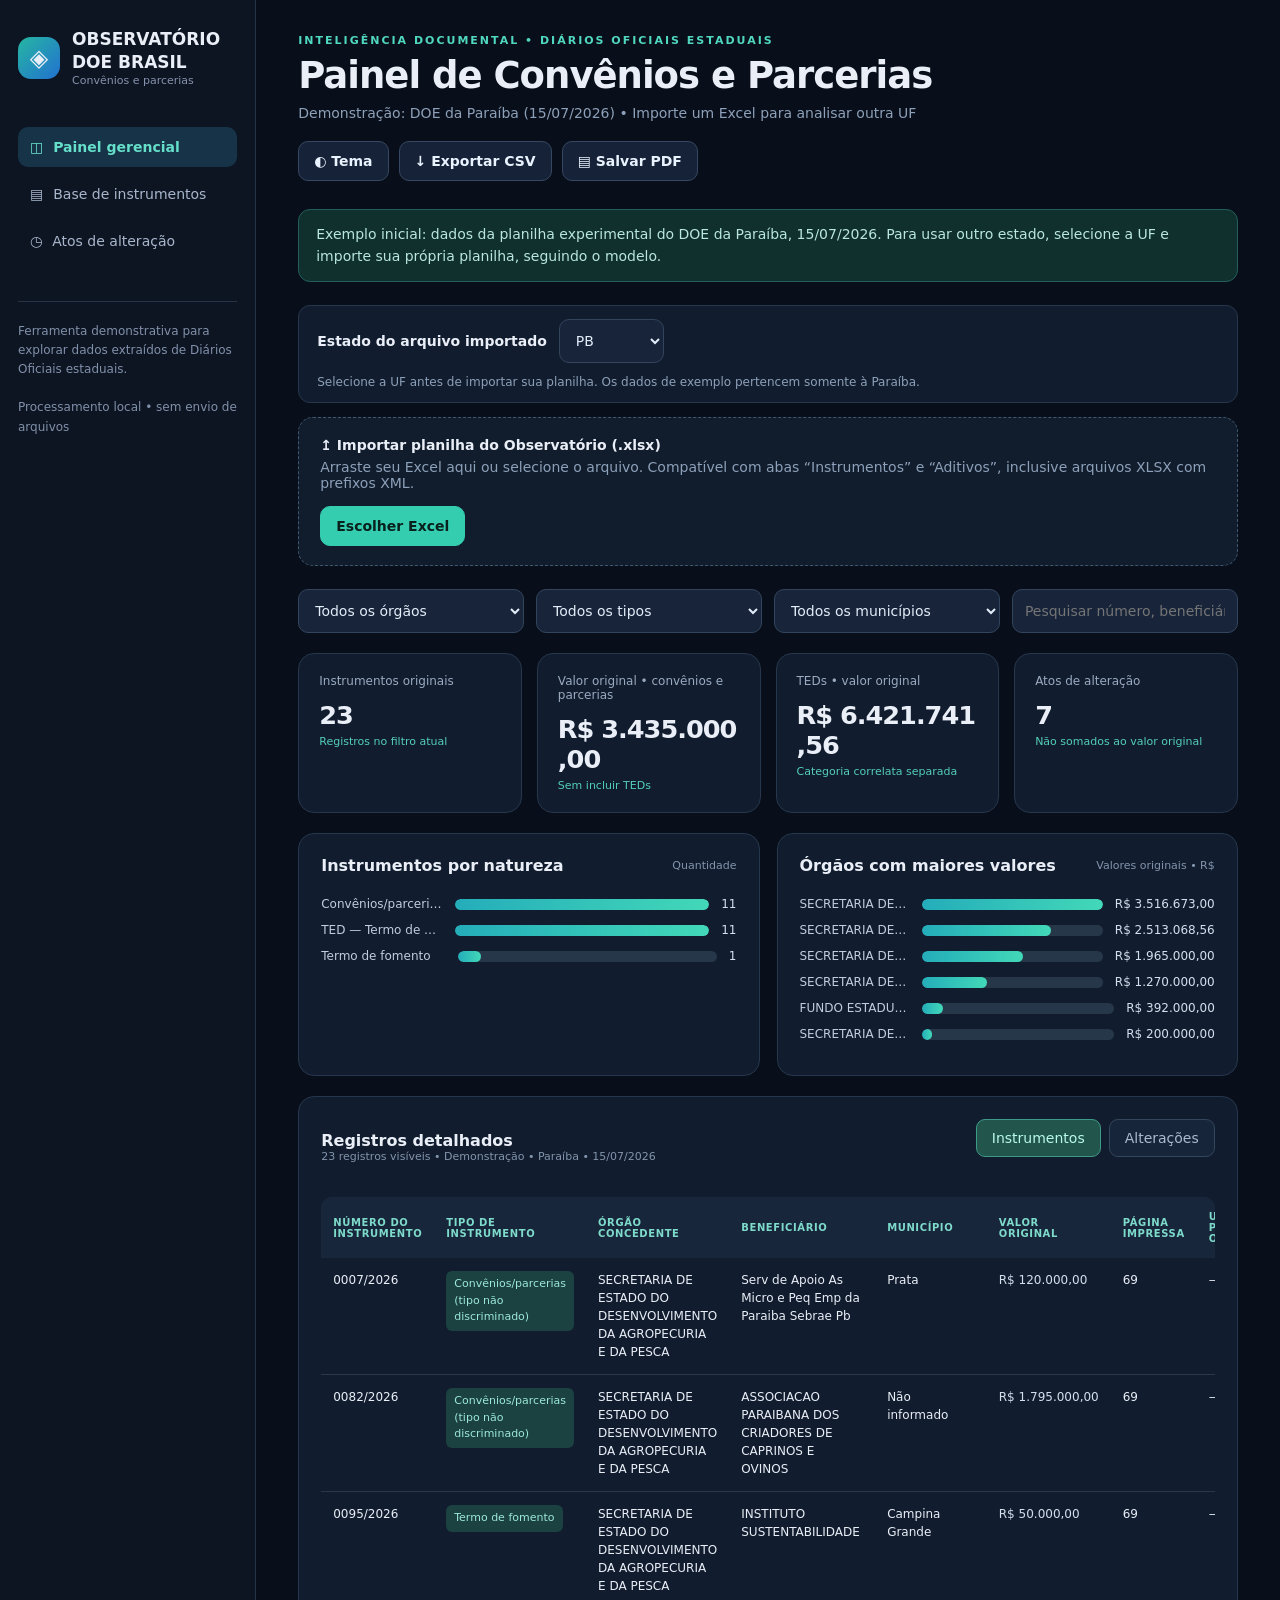
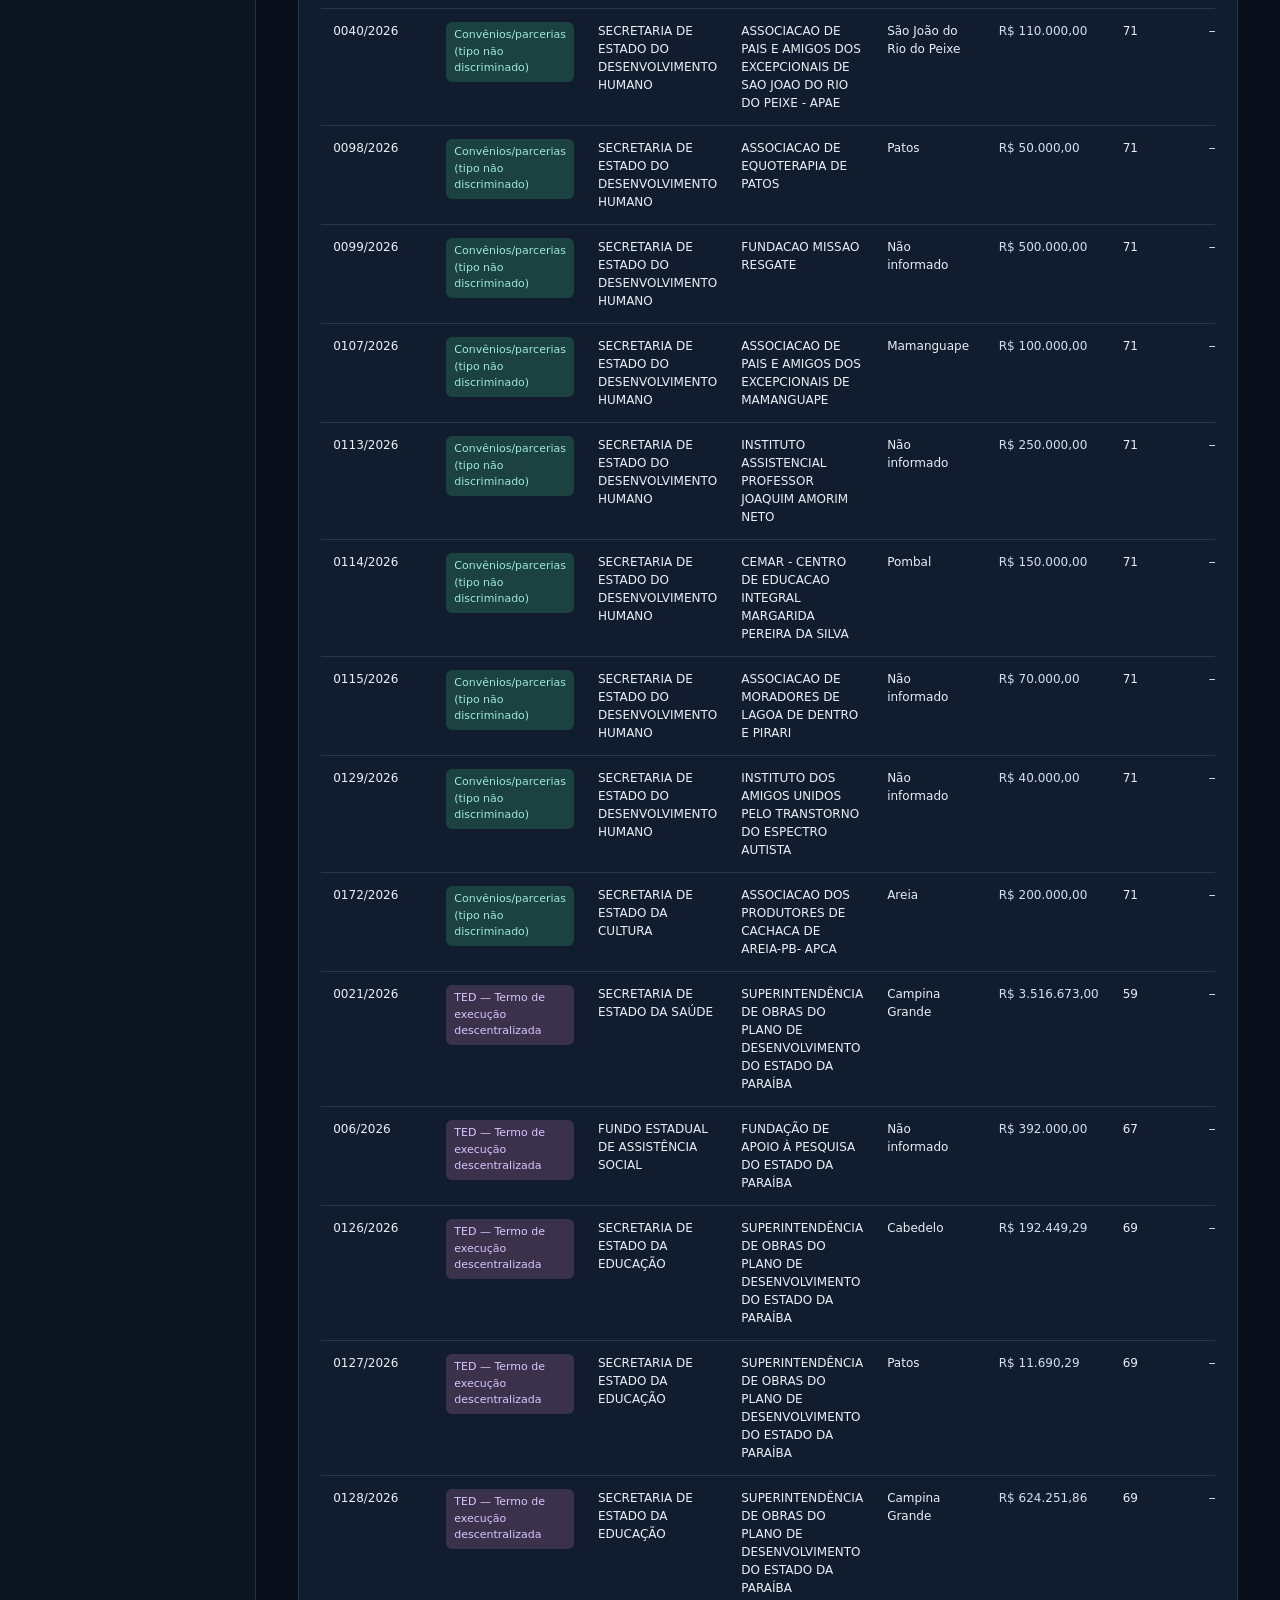
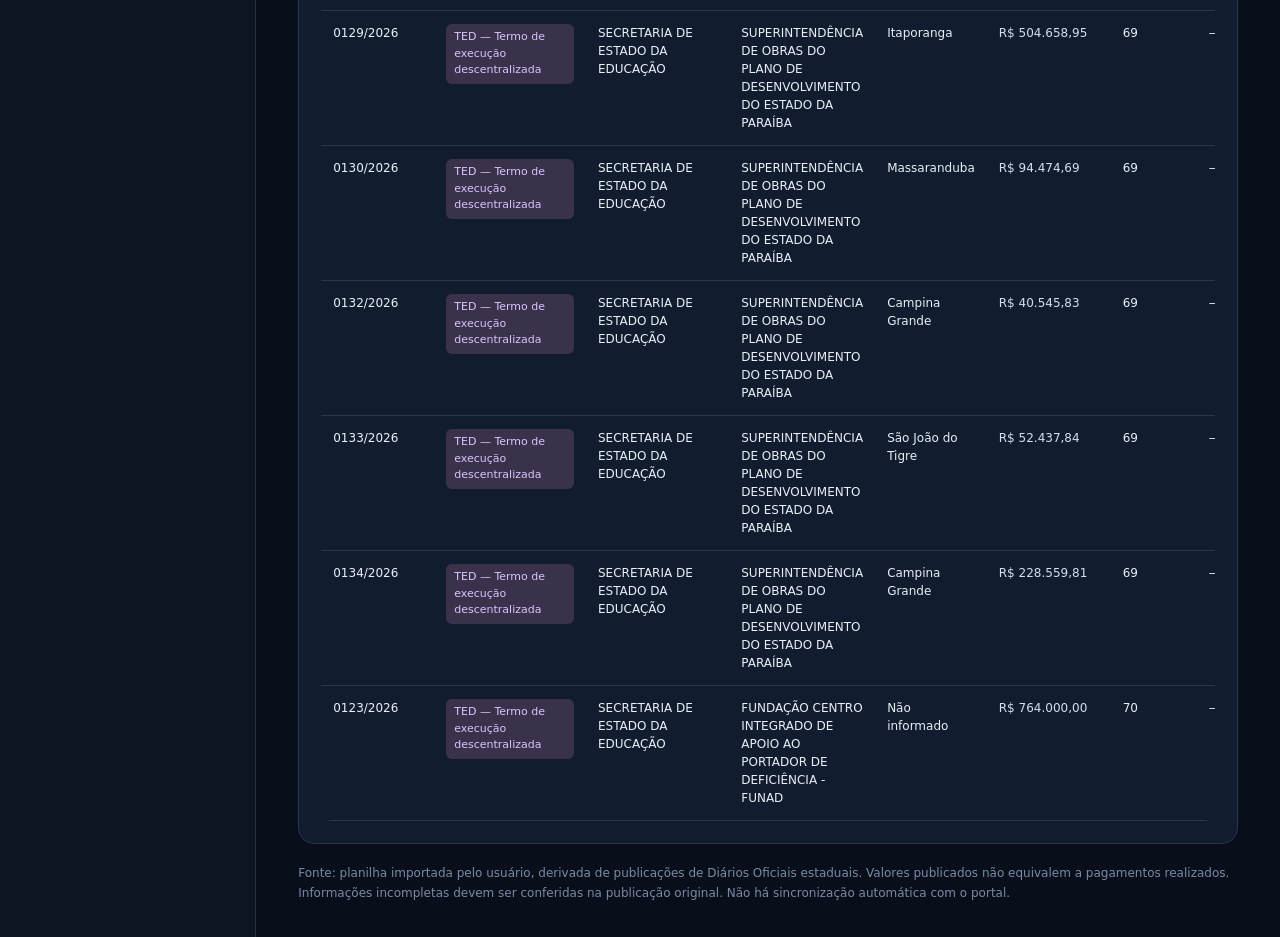
==== commit ee0820ed: "Corrige importacao de planilhas XLSX" ====
--- a/index.html
+++ b/index.html
@@ -1,7 +1,7 @@
 <!doctype html><html lang="pt-BR"><head><meta charset="utf-8"/><meta name="viewport" content="width=device-width, initial-scale=1"/><title>Observatório DOE Brasil • Convênios e Parcerias</title><style>
 :root{font-family:Inter,system-ui,-apple-system,"Segoe UI",sans-serif;color:#e9eef7;background:#090f1a;font-size:14px}*{box-sizing:border-box}body{margin:0}button,select,input{font:inherit}button{cursor:pointer}.app{display:flex;min-height:100vh}.side{width:256px;background:#0d1523;border-right:1px solid #263346;padding:28px 18px;flex-shrink:0}.brand{display:flex;align-items:center;gap:12px;margin-bottom:38px;font-weight:850;font-size:17px;line-height:1.35}.emblem{height:42px;width:42px;border-radius:13px;background:linear-gradient(135deg,#26b6a2,#2271d1);display:grid;place-items:center;font-size:24px}.sub{font-size:11px;color:#8593ac;font-weight:500}.nav{display:flex;align-items:center;gap:10px;border-radius:10px;padding:12px;margin-bottom:7px;color:#a8b6cb}.nav.active{background:#163348;color:#65dfca;font-weight:700}.sidefoot{margin-top:40px;border-top:1px solid #263346;padding-top:20px;color:#8090a9;font-size:12px;line-height:1.6}.main{flex:1;min-width:0;padding:34px clamp(18px,3.3vw,54px);max-width:1750px;margin:auto}.top{display:flex;justify-content:space-between;align-items:flex-start;gap:20px;flex-wrap:wrap;margin-bottom:28px}.eyebrow{text-transform:uppercase;letter-spacing:2px;color:#50d7bf;font-size:11px;font-weight:800}.top h1{margin:7px 0 8px;font-size:clamp(25px,3vw,37px);letter-spacing:-1px}.muted{color:#8da0b9}.actions{display:flex;gap:10px;flex-wrap:wrap}.btn{border:1px solid #364861;border-radius:10px;color:#e9f3ff;padding:11px 15px;background:#162237;display:inline-flex;gap:9px;align-items:center;font-weight:650}.btn.primary{background:#34cdb0;color:#08211d;border-color:#34cdb0}.btn:hover{filter:brightness(1.13)}.info{border:1px solid #235e5c;background:#10302e;color:#b9e6df;padding:14px 17px;border-radius:12px;margin:0 0 23px;line-height:1.55}.uploader{border:1px dashed #3f5870;background:#111d2c;border-radius:15px;display:flex;justify-content:space-between;align-items:center;gap:15px;padding:19px 21px;margin-bottom:23px;flex-wrap:wrap}.uploader.drag{outline:3px solid #34cdb0}.uploader strong{display:block;margin-bottom:6px}.filters{display:grid;grid-template-columns:repeat(4,minmax(0,1fr));gap:12px;margin-bottom:20px}.control{width:100%;color:#e3edf9;background:#17243a;border:1px solid #33455d;border-radius:10px;padding:12px;min-height:44px;min-width:0}.control option{background:#17243a}.kpis{display:grid;grid-template-columns:repeat(4,minmax(0,1fr));gap:15px;margin-bottom:20px}.tile,.panel{background:#111d2e;border:1px solid #26364c;border-radius:16px}.tile{padding:20px;min-width:0}.tile .label{font-size:12px;color:#9aaac1}.tile .value{font-size:clamp(21px,2vw,30px);letter-spacing:-1px;font-weight:790;margin:12px 0 5px;overflow-wrap:anywhere}.tile .detail{font-size:11px;color:#54ceb8}.two{display:grid;grid-template-columns:1fr 1fr;gap:17px;margin-bottom:20px}.panel{padding:22px;min-width:0}.panelhead{display:flex;justify-content:space-between;gap:14px;align-items:center;margin-bottom:22px}.panel h2{font-size:16px;margin:0}.mini{font-size:11px;color:#8394ac}.barrow{display:grid;grid-template-columns:minmax(110px,1.2fr) 2.5fr auto;align-items:center;gap:12px;margin:12px 0;font-size:12px}.barlabel{overflow:hidden;text-overflow:ellipsis;white-space:nowrap;color:#c1cddd}.track{height:11px;background:#27374a;border-radius:6px;overflow:hidden}.fill{height:100%;background:linear-gradient(90deg,#24adba,#42d8b8);border-radius:6px}.num{color:#d3dfed;font-variant-numeric:tabular-nums}.tablewrap{overflow-x:auto;border-radius:11px}table{width:100%;border-collapse:collapse;min-width:850px;font-size:12px}th{color:#7edacb;text-transform:uppercase;letter-spacing:.6px;text-align:left;font-size:10px;background:#17263a;padding:14px 12px}td{padding:13px 12px;border-bottom:1px solid #29374c;vertical-align:top;max-width:290px;line-height:1.5}tr:hover td{background:#182940}.pill{display:inline-flex;padding:5px 8px;border-radius:6px;background:#1b4140;color:#9ce9d8;font-size:11px}.pill.alt{background:#3a324b;color:#d9c5ff}.link{color:#53d7c4;text-decoration:underline}.footer{color:#788ba5;font-size:12px;margin-top:20px;line-height:1.6}.hidden{display:none!important}.empty{padding:30px;text-align:center;color:#9baec5}.tabbar{display:flex;gap:8px;margin-bottom:18px}.tab{border:1px solid #33465c;background:#16253a;color:#aabbd0;border-radius:9px;padding:10px 15px}.tab.on{background:#22554c;color:#b9f9eb;border-color:#3d9a87}.warning{color:#f6c77e}.right{margin-left:auto}.count{font-size:12px;color:#8497b1}body.light{background:#edf3f8;color:#12243c}body.light .side{background:#fff;border-color:#dbe3ed}body.light .tile,body.light .panel,body.light .uploader{background:#fff;border-color:#dbe3ed}body.light .control,body.light .btn,body.light .tab{background:#f5f8fb;border-color:#d4dfe9;color:#20324b}body.light .nav{color:#40526a}body.light .nav.active{background:#e1faf2;color:#1c7e70}body.light td{border-color:#e8edf3}body.light tr:hover td{background:#f2f7fa}body.light th{background:#eaf4f5;color:#236d68}body.light .muted,body.light .barlabel,body.light .num{color:#53657d}body.light .info{background:#e1f8f2;color:#215e51}body.light .track{background:#e1eaf1}body.light .sidefoot{color:#53657d}@media(max-width:1050px){.side{width:80px;padding:25px 11px}.side .brand .word,.side .nav span,.sidefoot{display:none}.side .brand{justify-content:center}.nav{justify-content:center}.main{padding:24px}.kpis{grid-template-columns:repeat(2,1fr)}}@media(max-width:700px){.side{display:none}.filters,.two{grid-template-columns:1fr}.kpis{grid-template-columns:repeat(2,minmax(0,1fr))}.tile{padding:13px}.panel{padding:14px}.main{padding:17px}.barrow{grid-template-columns:90px 1fr auto}.actions{width:100%}.top h1{font-size:27px}}@media print{*{print-color-adjust:exact!important;-webkit-print-color-adjust:exact!important}body{background:#fff!important;color:#111!important}.side,.actions,.uploader,.filters,.tabbar,.tabletools,.footer,.info{display:none!important}.main{padding:0}.tile,.panel{break-inside:avoid;background:#fff!important;color:#111!important;border:1px solid #ccd4db!important}.label,.muted,.mini,.num,.barlabel{color:#333!important}.two{grid-template-columns:1fr 1fr}.kpis{grid-template-columns:repeat(4,1fr)}.panel{margin-bottom:12px}td,th{color:#111!important;border-color:#ddd!important}table{min-width:0;font-size:8px}td,th{padding:5px}.top h1{font-size:22px}.tablewrap{overflow:visible}}
 .statebox{display:flex;gap:12px;align-items:center;flex-wrap:wrap;margin-bottom:14px;background:#111d2e;border:1px solid #26364c;padding:13px 18px;border-radius:12px}.statebox select{width:105px}.statebox .muted{font-size:12px}body.light .statebox{background:white;border-color:#dbe3ed}@media print{.statebox{display:none!important}}
-</style></head><body><div class="app"><aside class="side"><div class="brand"><div class="emblem">◈</div><div class="word">OBSERVATÓRIO<br>DOE BRASIL<div class="sub">Convênios e parcerias</div></div></div><div class="nav active">◫ <span>Painel gerencial</span></div><div class="nav">▤ <span>Base de instrumentos</span></div><div class="nav">◷ <span>Atos de alteração</span></div><div class="sidefoot">Ferramenta demonstrativa para explorar dados extraídos de Diários Oficiais estaduais.<br><br>Processamento local • sem envio de arquivos</div></aside><main class="main"><div class="top"><div><div class="eyebrow">INTELIGÊNCIA DOCUMENTAL • DIÁRIOS OFICIAIS ESTADUAIS</div><h1>Painel de Convênios e Parcerias</h1><div class="muted" id="subtitle">Dados publicados no Diário Oficial • importação local</div></div><div class="actions"><button class="btn" id="theme">◐ Tema</button><button class="btn" id="export">↓ Exportar CSV</button><button class="btn" id="print">▤ Salvar PDF</button></div></div><div class="info" id="status">Exemplo inicial: dados da planilha experimental do DOE da Paraíba, 15/07/2026. Para usar outro estado, selecione a UF e importe sua própria planilha, seguindo o modelo.</div><div class="statebox"><label for="uf"><strong>Estado do arquivo importado</strong></label><select id="uf" class="control" aria-label="Unidade federativa"><option value="AC">AC</option><option value="AL">AL</option><option value="AP">AP</option><option value="AM">AM</option><option value="BA">BA</option><option value="CE">CE</option><option value="DF">DF</option><option value="ES">ES</option><option value="GO">GO</option><option value="MA">MA</option><option value="MT">MT</option><option value="MS">MS</option><option value="MG">MG</option><option value="PA">PA</option><option value="PB" selected>PB</option><option value="PR">PR</option><option value="PE">PE</option><option value="PI">PI</option><option value="RJ">RJ</option><option value="RN">RN</option><option value="RS">RS</option><option value="RO">RO</option><option value="RR">RR</option><option value="SC">SC</option><option value="SP">SP</option><option value="SE">SE</option><option value="TO">TO</option></select><span class="muted">Selecione a UF antes de importar sua planilha. Os dados de exemplo pertencem somente à Paraíba.</span></div><div class="uploader" id="drop"><div><strong>↥ Importar planilha do Observatório (.xlsx)</strong><div class="muted">Arraste seu Excel aqui ou selecione o arquivo. Compatível com abas “Instrumentos” e “Aditivos”.</div></div><div><button class="btn primary" id="pick">Escolher Excel</button><input type="file" id="file" accept=".xlsx" hidden></div></div><div class="filters"><select class="control" id="org"><option value="">Todos os órgãos</option></select><select class="control" id="cat"><option value="">Todos os tipos</option></select><select class="control" id="city"><option value="">Todos os municípios</option></select><input class="control" id="search" placeholder="Pesquisar número, beneficiário, objeto..."></div><section class="kpis"><div class="tile"><div class="label">Instrumentos originais</div><div class="value" id="k1">—</div><div class="detail">Registros no filtro atual</div></div><div class="tile"><div class="label">Valor original • convênios e parcerias</div><div class="value" id="k2">—</div><div class="detail">Sem incluir TEDs</div></div><div class="tile"><div class="label">TEDs • valor original</div><div class="value" id="k3">—</div><div class="detail">Categoria correlata separada</div></div><div class="tile"><div class="label">Atos de alteração</div><div class="value" id="k4">—</div><div class="detail">Não somados ao valor original</div></div></section><section class="two"><div class="panel"><div class="panelhead"><h2>Instrumentos por natureza</h2><span class="mini">Quantidade</span></div><div id="categoryChart"></div></div><div class="panel"><div class="panelhead"><h2>Órgãos com maiores valores</h2><span class="mini">Valores originais • R$</span></div><div id="orgChart"></div></div></section><section class="panel"><div class="panelhead"><div><h2>Registros detalhados</h2><div class="mini" id="counts">—</div></div><div class="tabbar"><button class="tab on" id="tabInstrumentos">Instrumentos</button><button class="tab" id="tabAditivos">Alterações</button></div></div><div class="tablewrap" id="table"></div></section><div class="footer">Fonte: planilha importada pelo usuário, derivada de publicações de Diários Oficiais estaduais. Valores publicados não equivalem a pagamentos realizados. Informações incompletas devem ser conferidas na publicação original. Não há sincronização automática com o portal.</div></main></div><script>/*!
+</style></head><body><div class="app"><aside class="side"><div class="brand"><div class="emblem">◈</div><div class="word">OBSERVATÓRIO<br>DOE BRASIL<div class="sub">Convênios e parcerias</div></div></div><div class="nav active">◫ <span>Painel gerencial</span></div><div class="nav">▤ <span>Base de instrumentos</span></div><div class="nav">◷ <span>Atos de alteração</span></div><div class="sidefoot">Ferramenta demonstrativa para explorar dados extraídos de Diários Oficiais estaduais.<br><br>Processamento local • sem envio de arquivos</div></aside><main class="main"><div class="top"><div><div class="eyebrow">INTELIGÊNCIA DOCUMENTAL • DIÁRIOS OFICIAIS ESTADUAIS</div><h1>Painel de Convênios e Parcerias</h1><div class="muted" id="subtitle">Dados publicados no Diário Oficial • importação local</div></div><div class="actions"><button class="btn" id="theme">◐ Tema</button><button class="btn" id="export">↓ Exportar CSV</button><button class="btn" id="print">▤ Salvar PDF</button></div></div><div class="info" id="status">Exemplo inicial: dados da planilha experimental do DOE da Paraíba, 15/07/2026. Para usar outro estado, selecione a UF e importe sua própria planilha, seguindo o modelo.</div><div class="statebox"><label for="uf"><strong>Estado do arquivo importado</strong></label><select id="uf" class="control" aria-label="Unidade federativa"><option value="AC">AC</option><option value="AL">AL</option><option value="AP">AP</option><option value="AM">AM</option><option value="BA">BA</option><option value="CE">CE</option><option value="DF">DF</option><option value="ES">ES</option><option value="GO">GO</option><option value="MA">MA</option><option value="MT">MT</option><option value="MS">MS</option><option value="MG">MG</option><option value="PA">PA</option><option value="PB" selected>PB</option><option value="PR">PR</option><option value="PE">PE</option><option value="PI">PI</option><option value="RJ">RJ</option><option value="RN">RN</option><option value="RS">RS</option><option value="RO">RO</option><option value="RR">RR</option><option value="SC">SC</option><option value="SP">SP</option><option value="SE">SE</option><option value="TO">TO</option></select><span class="muted">Selecione a UF antes de importar sua planilha. Os dados de exemplo pertencem somente à Paraíba.</span></div><div class="uploader" id="drop"><div><strong>↥ Importar planilha do Observatório (.xlsx)</strong><div class="muted">Arraste seu Excel aqui ou selecione o arquivo. Compatível com abas “Instrumentos” e “Aditivos”, inclusive arquivos XLSX com prefixos XML.</div></div><div><button class="btn primary" id="pick">Escolher Excel</button><input type="file" id="file" accept=".xlsx" hidden></div></div><div class="filters"><select class="control" id="org"><option value="">Todos os órgãos</option></select><select class="control" id="cat"><option value="">Todos os tipos</option></select><select class="control" id="city"><option value="">Todos os municípios</option></select><input class="control" id="search" placeholder="Pesquisar número, beneficiário, objeto..."></div><section class="kpis"><div class="tile"><div class="label">Instrumentos originais</div><div class="value" id="k1">—</div><div class="detail">Registros no filtro atual</div></div><div class="tile"><div class="label">Valor original • convênios e parcerias</div><div class="value" id="k2">—</div><div class="detail">Sem incluir TEDs</div></div><div class="tile"><div class="label">TEDs • valor original</div><div class="value" id="k3">—</div><div class="detail">Categoria correlata separada</div></div><div class="tile"><div class="label">Atos de alteração</div><div class="value" id="k4">—</div><div class="detail">Não somados ao valor original</div></div></section><section class="two"><div class="panel"><div class="panelhead"><h2>Instrumentos por natureza</h2><span class="mini">Quantidade</span></div><div id="categoryChart"></div></div><div class="panel"><div class="panelhead"><h2>Órgãos com maiores valores</h2><span class="mini">Valores originais • R$</span></div><div id="orgChart"></div></div></section><section class="panel"><div class="panelhead"><div><h2>Registros detalhados</h2><div class="mini" id="counts">—</div></div><div class="tabbar"><button class="tab on" id="tabInstrumentos">Instrumentos</button><button class="tab" id="tabAditivos">Alterações</button></div></div><div class="tablewrap" id="table"></div></section><div class="footer">Fonte: planilha importada pelo usuário, derivada de publicações de Diários Oficiais estaduais. Valores publicados não equivalem a pagamentos realizados. Informações incompletas devem ser conferidas na publicação original. Não há sincronização automática com o portal.</div></main></div><script>/*!
 
 JSZip v3.10.1 - A JavaScript class for generating and reading zip files
 <http://stuartk.com/jszip>
@@ -14,5 +14,5 @@
 */
 
 !function(e){if("object"==typeof exports&&"undefined"!=typeof module)module.exports=e();else if("function"==typeof define&&define.amd)define([],e);else{("undefined"!=typeof window?window:"undefined"!=typeof global?global:"undefined"!=typeof self?self:this).JSZip=e()}}(function(){return function s(a,o,h){function u(r,e){if(!o[r]){if(!a[r]){var t="function"==typeof require&&require;if(!e&&t)return t(r,!0);if(l)return l(r,!0);var n=new Error("Cannot find module '"+r+"'");throw n.code="MODULE_NOT_FOUND",n}var i=o[r]={exports:{}};a[r][0].call(i.exports,function(e){var t=a[r][1][e];return u(t||e)},i,i.exports,s,a,o,h)}return o[r].exports}for(var l="function"==typeof require&&require,e=0;e<h.length;e++)u(h[e]);return u}({1:[function(e,t,r){"use strict";var d=e("./utils"),c=e("./support"),p="ABCDEFGHIJKLMNOPQRSTUVWXYZabcdefghijklmnopqrstuvwxyz0123456789+/=";r.encode=function(e){for(var t,r,n,i,s,a,o,h=[],u=0,l=e.length,f=l,c="string"!==d.getTypeOf(e);u<e.length;)f=l-u,n=c?(t=e[u++],r=u<l?e[u++]:0,u<l?e[u++]:0):(t=e.charCodeAt(u++),r=u<l?e.charCodeAt(u++):0,u<l?e.charCodeAt(u++):0),i=t>>2,s=(3&t)<<4|r>>4,a=1<f?(15&r)<<2|n>>6:64,o=2<f?63&n:64,h.push(p.charAt(i)+p.charAt(s)+p.charAt(a)+p.charAt(o));return h.join("")},r.decode=function(e){var t,r,n,i,s,a,o=0,h=0,u="data:";if(e.substr(0,u.length)===u)throw new Error("Invalid base64 input, it looks like a data url.");var l,f=3*(e=e.replace(/[^A-Za-z0-9+/=]/g,"")).length/4;if(e.charAt(e.length-1)===p.charAt(64)&&f--,e.charAt(e.length-2)===p.charAt(64)&&f--,f%1!=0)throw new Error("Invalid base64 input, bad content length.");for(l=c.uint8array?new Uint8Array(0|f):new Array(0|f);o<e.length;)t=p.indexOf(e.charAt(o++))<<2|(i=p.indexOf(e.charAt(o++)))>>4,r=(15&i)<<4|(s=p.indexOf(e.charAt(o++)))>>2,n=(3&s)<<6|(a=p.indexOf(e.charAt(o++))),l[h++]=t,64!==s&&(l[h++]=r),64!==a&&(l[h++]=n);return l}},{"./support":30,"./utils":32}],2:[function(e,t,r){"use strict";var n=e("./external"),i=e("./stream/DataWorker"),s=e("./stream/Crc32Probe"),a=e("./stream/DataLengthProbe");function o(e,t,r,n,i){this.compressedSize=e,this.uncompressedSize=t,this.crc32=r,this.compression=n,this.compressedContent=i}o.prototype={getContentWorker:function(){var e=new i(n.Promise.resolve(this.compressedContent)).pipe(this.compression.uncompressWorker()).pipe(new a("data_length")),t=this;return e.on("end",function(){if(this.streamInfo.data_length!==t.uncompressedSize)throw new Error("Bug : uncompressed data size mismatch")}),e},getCompressedWorker:function(){return new i(n.Promise.resolve(this.compressedContent)).withStreamInfo("compressedSize",this.compressedSize).withStreamInfo("uncompressedSize",this.uncompressedSize).withStreamInfo("crc32",this.crc32).withStreamInfo("compression",this.compression)}},o.createWorkerFrom=function(e,t,r){return e.pipe(new s).pipe(new a("uncompressedSize")).pipe(t.compressWorker(r)).pipe(new a("compressedSize")).withStreamInfo("compression",t)},t.exports=o},{"./external":6,"./stream/Crc32Probe":25,"./stream/DataLengthProbe":26,"./stream/DataWorker":27}],3:[function(e,t,r){"use strict";var n=e("./stream/GenericWorker");r.STORE={magic:"\0\0",compressWorker:function(){return new n("STORE compression")},uncompressWorker:function(){return new n("STORE decompression")}},r.DEFLATE=e("./flate")},{"./flate":7,"./stream/GenericWorker":28}],4:[function(e,t,r){"use strict";var n=e("./utils");var o=function(){for(var e,t=[],r=0;r<256;r++){e=r;for(var n=0;n<8;n++)e=1&e?3988292384^e>>>1:e>>>1;t[r]=e}return t}();t.exports=function(e,t){return void 0!==e&&e.length?"string"!==n.getTypeOf(e)?function(e,t,r,n){var i=o,s=n+r;e^=-1;for(var a=n;a<s;a++)e=e>>>8^i[255&(e^t[a])];return-1^e}(0|t,e,e.length,0):function(e,t,r,n){var i=o,s=n+r;e^=-1;for(var a=n;a<s;a++)e=e>>>8^i[255&(e^t.charCodeAt(a))];return-1^e}(0|t,e,e.length,0):0}},{"./utils":32}],5:[function(e,t,r){"use strict";r.base64=!1,r.binary=!1,r.dir=!1,r.createFolders=!0,r.date=null,r.compression=null,r.compressionOptions=null,r.comment=null,r.unixPermissions=null,r.dosPermissions=null},{}],6:[function(e,t,r){"use strict";var n=null;n="undefined"!=typeof Promise?Promise:e("lie"),t.exports={Promise:n}},{lie:37}],7:[function(e,t,r){"use strict";var n="undefined"!=typeof Uint8Array&&"undefined"!=typeof Uint16Array&&"undefined"!=typeof Uint32Array,i=e("pako"),s=e("./utils"),a=e("./stream/GenericWorker"),o=n?"uint8array":"array";function h(e,t){a.call(this,"FlateWorker/"+e),this._pako=null,this._pakoAction=e,this._pakoOptions=t,this.meta={}}r.magic="\b\0",s.inherits(h,a),h.prototype.processChunk=function(e){this.meta=e.meta,null===this._pako&&this._createPako(),this._pako.push(s.transformTo(o,e.data),!1)},h.prototype.flush=function(){a.prototype.flush.call(this),null===this._pako&&this._createPako(),this._pako.push([],!0)},h.prototype.cleanUp=function(){a.prototype.cleanUp.call(this),this._pako=null},h.prototype._createPako=function(){this._pako=new i[this._pakoAction]({raw:!0,level:this._pakoOptions.level||-1});var t=this;this._pako.onData=function(e){t.push({data:e,meta:t.meta})}},r.compressWorker=function(e){return new h("Deflate",e)},r.uncompressWorker=function(){return new h("Inflate",{})}},{"./stream/GenericWorker":28,"./utils":32,pako:38}],8:[function(e,t,r){"use strict";function A(e,t){var r,n="";for(r=0;r<t;r++)n+=String.fromCharCode(255&e),e>>>=8;return n}function n(e,t,r,n,i,s){var a,o,h=e.file,u=e.compression,l=s!==O.utf8encode,f=I.transformTo("string",s(h.name)),c=I.transformTo("string",O.utf8encode(h.name)),d=h.comment,p=I.transformTo("string",s(d)),m=I.transformTo("string",O.utf8encode(d)),_=c.length!==h.name.length,g=m.length!==d.length,b="",v="",y="",w=h.dir,k=h.date,x={crc32:0,compressedSize:0,uncompressedSize:0};t&&!r||(x.crc32=e.crc32,x.compressedSize=e.compressedSize,x.uncompressedSize=e.uncompressedSize);var S=0;t&&(S|=8),l||!_&&!g||(S|=2048);var z=0,C=0;w&&(z|=16),"UNIX"===i?(C=798,z|=function(e,t){var r=e;return e||(r=t?16893:33204),(65535&r)<<16}(h.unixPermissions,w)):(C=20,z|=function(e){return 63&(e||0)}(h.dosPermissions)),a=k.getUTCHours(),a<<=6,a|=k.getUTCMinutes(),a<<=5,a|=k.getUTCSeconds()/2,o=k.getUTCFullYear()-1980,o<<=4,o|=k.getUTCMonth()+1,o<<=5,o|=k.getUTCDate(),_&&(v=A(1,1)+A(B(f),4)+c,b+="up"+A(v.length,2)+v),g&&(y=A(1,1)+A(B(p),4)+m,b+="uc"+A(y.length,2)+y);var E="";return E+="\n\0",E+=A(S,2),E+=u.magic,E+=A(a,2),E+=A(o,2),E+=A(x.crc32,4),E+=A(x.compressedSize,4),E+=A(x.uncompressedSize,4),E+=A(f.length,2),E+=A(b.length,2),{fileRecord:R.LOCAL_FILE_HEADER+E+f+b,dirRecord:R.CENTRAL_FILE_HEADER+A(C,2)+E+A(p.length,2)+"\0\0\0\0"+A(z,4)+A(n,4)+f+b+p}}var I=e("../utils"),i=e("../stream/GenericWorker"),O=e("../utf8"),B=e("../crc32"),R=e("../signature");function s(e,t,r,n){i.call(this,"ZipFileWorker"),this.bytesWritten=0,this.zipComment=t,this.zipPlatform=r,this.encodeFileName=n,this.streamFiles=e,this.accumulate=!1,this.contentBuffer=[],this.dirRecords=[],this.currentSourceOffset=0,this.entriesCount=0,this.currentFile=null,this._sources=[]}I.inherits(s,i),s.prototype.push=function(e){var t=e.meta.percent||0,r=this.entriesCount,n=this._sources.length;this.accumulate?this.contentBuffer.push(e):(this.bytesWritten+=e.data.length,i.prototype.push.call(this,{data:e.data,meta:{currentFile:this.currentFile,percent:r?(t+100*(r-n-1))/r:100}}))},s.prototype.openedSource=function(e){this.currentSourceOffset=this.bytesWritten,this.currentFile=e.file.name;var t=this.streamFiles&&!e.file.dir;if(t){var r=n(e,t,!1,this.currentSourceOffset,this.zipPlatform,this.encodeFileName);this.push({data:r.fileRecord,meta:{percent:0}})}else this.accumulate=!0},s.prototype.closedSource=function(e){this.accumulate=!1;var t=this.streamFiles&&!e.file.dir,r=n(e,t,!0,this.currentSourceOffset,this.zipPlatform,this.encodeFileName);if(this.dirRecords.push(r.dirRecord),t)this.push({data:function(e){return R.DATA_DESCRIPTOR+A(e.crc32,4)+A(e.compressedSize,4)+A(e.uncompressedSize,4)}(e),meta:{percent:100}});else for(this.push({data:r.fileRecord,meta:{percent:0}});this.contentBuffer.length;)this.push(this.contentBuffer.shift());this.currentFile=null},s.prototype.flush=function(){for(var e=this.bytesWritten,t=0;t<this.dirRecords.length;t++)this.push({data:this.dirRecords[t],meta:{percent:100}});var r=this.bytesWritten-e,n=function(e,t,r,n,i){var s=I.transformTo("string",i(n));return R.CENTRAL_DIRECTORY_END+"\0\0\0\0"+A(e,2)+A(e,2)+A(t,4)+A(r,4)+A(s.length,2)+s}(this.dirRecords.length,r,e,this.zipComment,this.encodeFileName);this.push({data:n,meta:{percent:100}})},s.prototype.prepareNextSource=function(){this.previous=this._sources.shift(),this.openedSource(this.previous.streamInfo),this.isPaused?this.previous.pause():this.previous.resume()},s.prototype.registerPrevious=function(e){this._sources.push(e);var t=this;return e.on("data",function(e){t.processChunk(e)}),e.on("end",function(){t.closedSource(t.previous.streamInfo),t._sources.length?t.prepareNextSource():t.end()}),e.on("error",function(e){t.error(e)}),this},s.prototype.resume=function(){return!!i.prototype.resume.call(this)&&(!this.previous&&this._sources.length?(this.prepareNextSource(),!0):this.previous||this._sources.length||this.generatedError?void 0:(this.end(),!0))},s.prototype.error=function(e){var t=this._sources;if(!i.prototype.error.call(this,e))return!1;for(var r=0;r<t.length;r++)try{t[r].error(e)}catch(e){}return!0},s.prototype.lock=function(){i.prototype.lock.call(this);for(var e=this._sources,t=0;t<e.length;t++)e[t].lock()},t.exports=s},{"../crc32":4,"../signature":23,"../stream/GenericWorker":28,"../utf8":31,"../utils":32}],9:[function(e,t,r){"use strict";var u=e("../compressions"),n=e("./ZipFileWorker");r.generateWorker=function(e,a,t){var o=new n(a.streamFiles,t,a.platform,a.encodeFileName),h=0;try{e.forEach(function(e,t){h++;var r=function(e,t){var r=e||t,n=u[r];if(!n)throw new Error(r+" is not a valid compression method !");return n}(t.options.compression,a.compression),n=t.options.compressionOptions||a.compressionOptions||{},i=t.dir,s=t.date;t._compressWorker(r,n).withStreamInfo("file",{name:e,dir:i,date:s,comment:t.comment||"",unixPermissions:t.unixPermissions,dosPermissions:t.dosPermissions}).pipe(o)}),o.entriesCount=h}catch(e){o.error(e)}return o}},{"../compressions":3,"./ZipFileWorker":8}],10:[function(e,t,r){"use strict";function n(){if(!(this instanceof n))return new n;if(arguments.length)throw new Error("The constructor with parameters has been removed in JSZip 3.0, please check the upgrade guide.");this.files=Object.create(null),this.comment=null,this.root="",this.clone=function(){var e=new n;for(var t in this)"function"!=typeof this[t]&&(e[t]=this[t]);return e}}(n.prototype=e("./object")).loadAsync=e("./load"),n.support=e("./support"),n.defaults=e("./defaults"),n.version="3.10.1",n.loadAsync=function(e,t){return(new n).loadAsync(e,t)},n.external=e("./external"),t.exports=n},{"./defaults":5,"./external":6,"./load":11,"./object":15,"./support":30}],11:[function(e,t,r){"use strict";var u=e("./utils"),i=e("./external"),n=e("./utf8"),s=e("./zipEntries"),a=e("./stream/Crc32Probe"),l=e("./nodejsUtils");function f(n){return new i.Promise(function(e,t){var r=n.decompressed.getContentWorker().pipe(new a);r.on("error",function(e){t(e)}).on("end",function(){r.streamInfo.crc32!==n.decompressed.crc32?t(new Error("Corrupted zip : CRC32 mismatch")):e()}).resume()})}t.exports=function(e,o){var h=this;return o=u.extend(o||{},{base64:!1,checkCRC32:!1,optimizedBinaryString:!1,createFolders:!1,decodeFileName:n.utf8decode}),l.isNode&&l.isStream(e)?i.Promise.reject(new Error("JSZip can't accept a stream when loading a zip file.")):u.prepareContent("the loaded zip file",e,!0,o.optimizedBinaryString,o.base64).then(function(e){var t=new s(o);return t.load(e),t}).then(function(e){var t=[i.Promise.resolve(e)],r=e.files;if(o.checkCRC32)for(var n=0;n<r.length;n++)t.push(f(r[n]));return i.Promise.all(t)}).then(function(e){for(var t=e.shift(),r=t.files,n=0;n<r.length;n++){var i=r[n],s=i.fileNameStr,a=u.resolve(i.fileNameStr);h.file(a,i.decompressed,{binary:!0,optimizedBinaryString:!0,date:i.date,dir:i.dir,comment:i.fileCommentStr.length?i.fileCommentStr:null,unixPermissions:i.unixPermissions,dosPermissions:i.dosPermissions,createFolders:o.createFolders}),i.dir||(h.file(a).unsafeOriginalName=s)}return t.zipComment.length&&(h.comment=t.zipComment),h})}},{"./external":6,"./nodejsUtils":14,"./stream/Crc32Probe":25,"./utf8":31,"./utils":32,"./zipEntries":33}],12:[function(e,t,r){"use strict";var n=e("../utils"),i=e("../stream/GenericWorker");function s(e,t){i.call(this,"Nodejs stream input adapter for "+e),this._upstreamEnded=!1,this._bindStream(t)}n.inherits(s,i),s.prototype._bindStream=function(e){var t=this;(this._stream=e).pause(),e.on("data",function(e){t.push({data:e,meta:{percent:0}})}).on("error",function(e){t.isPaused?this.generatedError=e:t.error(e)}).on("end",function(){t.isPaused?t._upstreamEnded=!0:t.end()})},s.prototype.pause=function(){return!!i.prototype.pause.call(this)&&(this._stream.pause(),!0)},s.prototype.resume=function(){return!!i.prototype.resume.call(this)&&(this._upstreamEnded?this.end():this._stream.resume(),!0)},t.exports=s},{"../stream/GenericWorker":28,"../utils":32}],13:[function(e,t,r){"use strict";var i=e("readable-stream").Readable;function n(e,t,r){i.call(this,t),this._helper=e;var n=this;e.on("data",function(e,t){n.push(e)||n._helper.pause(),r&&r(t)}).on("error",function(e){n.emit("error",e)}).on("end",function(){n.push(null)})}e("../utils").inherits(n,i),n.prototype._read=function(){this._helper.resume()},t.exports=n},{"../utils":32,"readable-stream":16}],14:[function(e,t,r){"use strict";t.exports={isNode:"undefined"!=typeof Buffer,newBufferFrom:function(e,t){if(Buffer.from&&Buffer.from!==Uint8Array.from)return Buffer.from(e,t);if("number"==typeof e)throw new Error('The "data" argument must not be a number');return new Buffer(e,t)},allocBuffer:function(e){if(Buffer.alloc)return Buffer.alloc(e);var t=new Buffer(e);return t.fill(0),t},isBuffer:function(e){return Buffer.isBuffer(e)},isStream:function(e){return e&&"function"==typeof e.on&&"function"==typeof e.pause&&"function"==typeof e.resume}}},{}],15:[function(e,t,r){"use strict";function s(e,t,r){var n,i=u.getTypeOf(t),s=u.extend(r||{},f);s.date=s.date||new Date,null!==s.compression&&(s.compression=s.compression.toUpperCase()),"string"==typeof s.unixPermissions&&(s.unixPermissions=parseInt(s.unixPermissions,8)),s.unixPermissions&&16384&s.unixPermissions&&(s.dir=!0),s.dosPermissions&&16&s.dosPermissions&&(s.dir=!0),s.dir&&(e=g(e)),s.createFolders&&(n=_(e))&&b.call(this,n,!0);var a="string"===i&&!1===s.binary&&!1===s.base64;r&&void 0!==r.binary||(s.binary=!a),(t instanceof c&&0===t.uncompressedSize||s.dir||!t||0===t.length)&&(s.base64=!1,s.binary=!0,t="",s.compression="STORE",i="string");var o=null;o=t instanceof c||t instanceof l?t:p.isNode&&p.isStream(t)?new m(e,t):u.prepareContent(e,t,s.binary,s.optimizedBinaryString,s.base64);var h=new d(e,o,s);this.files[e]=h}var i=e("./utf8"),u=e("./utils"),l=e("./stream/GenericWorker"),a=e("./stream/StreamHelper"),f=e("./defaults"),c=e("./compressedObject"),d=e("./zipObject"),o=e("./generate"),p=e("./nodejsUtils"),m=e("./nodejs/NodejsStreamInputAdapter"),_=function(e){"/"===e.slice(-1)&&(e=e.substring(0,e.length-1));var t=e.lastIndexOf("/");return 0<t?e.substring(0,t):""},g=function(e){return"/"!==e.slice(-1)&&(e+="/"),e},b=function(e,t){return t=void 0!==t?t:f.createFolders,e=g(e),this.files[e]||s.call(this,e,null,{dir:!0,createFolders:t}),this.files[e]};function h(e){return"[object RegExp]"===Object.prototype.toString.call(e)}var n={load:function(){throw new Error("This method has been removed in JSZip 3.0, please check the upgrade guide.")},forEach:function(e){var t,r,n;for(t in this.files)n=this.files[t],(r=t.slice(this.root.length,t.length))&&t.slice(0,this.root.length)===this.root&&e(r,n)},filter:function(r){var n=[];return this.forEach(function(e,t){r(e,t)&&n.push(t)}),n},file:function(e,t,r){if(1!==arguments.length)return e=this.root+e,s.call(this,e,t,r),this;if(h(e)){var n=e;return this.filter(function(e,t){return!t.dir&&n.test(e)})}var i=this.files[this.root+e];return i&&!i.dir?i:null},folder:function(r){if(!r)return this;if(h(r))return this.filter(function(e,t){return t.dir&&r.test(e)});var e=this.root+r,t=b.call(this,e),n=this.clone();return n.root=t.name,n},remove:function(r){r=this.root+r;var e=this.files[r];if(e||("/"!==r.slice(-1)&&(r+="/"),e=this.files[r]),e&&!e.dir)delete this.files[r];else for(var t=this.filter(function(e,t){return t.name.slice(0,r.length)===r}),n=0;n<t.length;n++)delete this.files[t[n].name];return this},generate:function(){throw new Error("This method has been removed in JSZip 3.0, please check the upgrade guide.")},generateInternalStream:function(e){var t,r={};try{if((r=u.extend(e||{},{streamFiles:!1,compression:"STORE",compressionOptions:null,type:"",platform:"DOS",comment:null,mimeType:"application/zip",encodeFileName:i.utf8encode})).type=r.type.toLowerCase(),r.compression=r.compression.toUpperCase(),"binarystring"===r.type&&(r.type="string"),!r.type)throw new Error("No output type specified.");u.checkSupport(r.type),"darwin"!==r.platform&&"freebsd"!==r.platform&&"linux"!==r.platform&&"sunos"!==r.platform||(r.platform="UNIX"),"win32"===r.platform&&(r.platform="DOS");var n=r.comment||this.comment||"";t=o.generateWorker(this,r,n)}catch(e){(t=new l("error")).error(e)}return new a(t,r.type||"string",r.mimeType)},generateAsync:function(e,t){return this.generateInternalStream(e).accumulate(t)},generateNodeStream:function(e,t){return(e=e||{}).type||(e.type="nodebuffer"),this.generateInternalStream(e).toNodejsStream(t)}};t.exports=n},{"./compressedObject":2,"./defaults":5,"./generate":9,"./nodejs/NodejsStreamInputAdapter":12,"./nodejsUtils":14,"./stream/GenericWorker":28,"./stream/StreamHelper":29,"./utf8":31,"./utils":32,"./zipObject":35}],16:[function(e,t,r){"use strict";t.exports=e("stream")},{stream:void 0}],17:[function(e,t,r){"use strict";var n=e("./DataReader");function i(e){n.call(this,e);for(var t=0;t<this.data.length;t++)e[t]=255&e[t]}e("../utils").inherits(i,n),i.prototype.byteAt=function(e){return this.data[this.zero+e]},i.prototype.lastIndexOfSignature=function(e){for(var t=e.charCodeAt(0),r=e.charCodeAt(1),n=e.charCodeAt(2),i=e.charCodeAt(3),s=this.length-4;0<=s;--s)if(this.data[s]===t&&this.data[s+1]===r&&this.data[s+2]===n&&this.data[s+3]===i)return s-this.zero;return-1},i.prototype.readAndCheckSignature=function(e){var t=e.charCodeAt(0),r=e.charCodeAt(1),n=e.charCodeAt(2),i=e.charCodeAt(3),s=this.readData(4);return t===s[0]&&r===s[1]&&n===s[2]&&i===s[3]},i.prototype.readData=function(e){if(this.checkOffset(e),0===e)return[];var t=this.data.slice(this.zero+this.index,this.zero+this.index+e);return this.index+=e,t},t.exports=i},{"../utils":32,"./DataReader":18}],18:[function(e,t,r){"use strict";var n=e("../utils");function i(e){this.data=e,this.length=e.length,this.index=0,this.zero=0}i.prototype={checkOffset:function(e){this.checkIndex(this.index+e)},checkIndex:function(e){if(this.length<this.zero+e||e<0)throw new Error("End of data reached (data length = "+this.length+", asked index = "+e+"). Corrupted zip ?")},setIndex:function(e){this.checkIndex(e),this.index=e},skip:function(e){this.setIndex(this.index+e)},byteAt:function(){},readInt:function(e){var t,r=0;for(this.checkOffset(e),t=this.index+e-1;t>=this.index;t--)r=(r<<8)+this.byteAt(t);return this.index+=e,r},readString:function(e){return n.transformTo("string",this.readData(e))},readData:function(){},lastIndexOfSignature:function(){},readAndCheckSignature:function(){},readDate:function(){var e=this.readInt(4);return new Date(Date.UTC(1980+(e>>25&127),(e>>21&15)-1,e>>16&31,e>>11&31,e>>5&63,(31&e)<<1))}},t.exports=i},{"../utils":32}],19:[function(e,t,r){"use strict";var n=e("./Uint8ArrayReader");function i(e){n.call(this,e)}e("../utils").inherits(i,n),i.prototype.readData=function(e){this.checkOffset(e);var t=this.data.slice(this.zero+this.index,this.zero+this.index+e);return this.index+=e,t},t.exports=i},{"../utils":32,"./Uint8ArrayReader":21}],20:[function(e,t,r){"use strict";var n=e("./DataReader");function i(e){n.call(this,e)}e("../utils").inherits(i,n),i.prototype.byteAt=function(e){return this.data.charCodeAt(this.zero+e)},i.prototype.lastIndexOfSignature=function(e){return this.data.lastIndexOf(e)-this.zero},i.prototype.readAndCheckSignature=function(e){return e===this.readData(4)},i.prototype.readData=function(e){this.checkOffset(e);var t=this.data.slice(this.zero+this.index,this.zero+this.index+e);return this.index+=e,t},t.exports=i},{"../utils":32,"./DataReader":18}],21:[function(e,t,r){"use strict";var n=e("./ArrayReader");function i(e){n.call(this,e)}e("../utils").inherits(i,n),i.prototype.readData=function(e){if(this.checkOffset(e),0===e)return new Uint8Array(0);var t=this.data.subarray(this.zero+this.index,this.zero+this.index+e);return this.index+=e,t},t.exports=i},{"../utils":32,"./ArrayReader":17}],22:[function(e,t,r){"use strict";var n=e("../utils"),i=e("../support"),s=e("./ArrayReader"),a=e("./StringReader"),o=e("./NodeBufferReader"),h=e("./Uint8ArrayReader");t.exports=function(e){var t=n.getTypeOf(e);return n.checkSupport(t),"string"!==t||i.uint8array?"nodebuffer"===t?new o(e):i.uint8array?new h(n.transformTo("uint8array",e)):new s(n.transformTo("array",e)):new a(e)}},{"../support":30,"../utils":32,"./ArrayReader":17,"./NodeBufferReader":19,"./StringReader":20,"./Uint8ArrayReader":21}],23:[function(e,t,r){"use strict";r.LOCAL_FILE_HEADER="PK",r.CENTRAL_FILE_HEADER="PK",r.CENTRAL_DIRECTORY_END="PK",r.ZIP64_CENTRAL_DIRECTORY_LOCATOR="PK",r.ZIP64_CENTRAL_DIRECTORY_END="PK",r.DATA_DESCRIPTOR="PK\b"},{}],24:[function(e,t,r){"use strict";var n=e("./GenericWorker"),i=e("../utils");function s(e){n.call(this,"ConvertWorker to "+e),this.destType=e}i.inherits(s,n),s.prototype.processChunk=function(e){this.push({data:i.transformTo(this.destType,e.data),meta:e.meta})},t.exports=s},{"../utils":32,"./GenericWorker":28}],25:[function(e,t,r){"use strict";var n=e("./GenericWorker"),i=e("../crc32");function s(){n.call(this,"Crc32Probe"),this.withStreamInfo("crc32",0)}e("../utils").inherits(s,n),s.prototype.processChunk=function(e){this.streamInfo.crc32=i(e.data,this.streamInfo.crc32||0),this.push(e)},t.exports=s},{"../crc32":4,"../utils":32,"./GenericWorker":28}],26:[function(e,t,r){"use strict";var n=e("../utils"),i=e("./GenericWorker");function s(e){i.call(this,"DataLengthProbe for "+e),this.propName=e,this.withStreamInfo(e,0)}n.inherits(s,i),s.prototype.processChunk=function(e){if(e){var t=this.streamInfo[this.propName]||0;this.streamInfo[this.propName]=t+e.data.length}i.prototype.processChunk.call(this,e)},t.exports=s},{"../utils":32,"./GenericWorker":28}],27:[function(e,t,r){"use strict";var n=e("../utils"),i=e("./GenericWorker");function s(e){i.call(this,"DataWorker");var t=this;this.dataIsReady=!1,this.index=0,this.max=0,this.data=null,this.type="",this._tickScheduled=!1,e.then(function(e){t.dataIsReady=!0,t.data=e,t.max=e&&e.length||0,t.type=n.getTypeOf(e),t.isPaused||t._tickAndRepeat()},function(e){t.error(e)})}n.inherits(s,i),s.prototype.cleanUp=function(){i.prototype.cleanUp.call(this),this.data=null},s.prototype.resume=function(){return!!i.prototype.resume.call(this)&&(!this._tickScheduled&&this.dataIsReady&&(this._tickScheduled=!0,n.delay(this._tickAndRepeat,[],this)),!0)},s.prototype._tickAndRepeat=function(){this._tickScheduled=!1,this.isPaused||this.isFinished||(this._tick(),this.isFinished||(n.delay(this._tickAndRepeat,[],this),this._tickScheduled=!0))},s.prototype._tick=function(){if(this.isPaused||this.isFinished)return!1;var e=null,t=Math.min(this.max,this.index+16384);if(this.index>=this.max)return this.end();switch(this.type){case"string":e=this.data.substring(this.index,t);break;case"uint8array":e=this.data.subarray(this.index,t);break;case"array":case"nodebuffer":e=this.data.slice(this.index,t)}return this.index=t,this.push({data:e,meta:{percent:this.max?this.index/this.max*100:0}})},t.exports=s},{"../utils":32,"./GenericWorker":28}],28:[function(e,t,r){"use strict";function n(e){this.name=e||"default",this.streamInfo={},this.generatedError=null,this.extraStreamInfo={},this.isPaused=!0,this.isFinished=!1,this.isLocked=!1,this._listeners={data:[],end:[],error:[]},this.previous=null}n.prototype={push:function(e){this.emit("data",e)},end:function(){if(this.isFinished)return!1;this.flush();try{this.emit("end"),this.cleanUp(),this.isFinished=!0}catch(e){this.emit("error",e)}return!0},error:function(e){return!this.isFinished&&(this.isPaused?this.generatedError=e:(this.isFinished=!0,this.emit("error",e),this.previous&&this.previous.error(e),this.cleanUp()),!0)},on:function(e,t){return this._listeners[e].push(t),this},cleanUp:function(){this.streamInfo=this.generatedError=this.extraStreamInfo=null,this._listeners=[]},emit:function(e,t){if(this._listeners[e])for(var r=0;r<this._listeners[e].length;r++)this._listeners[e][r].call(this,t)},pipe:function(e){return e.registerPrevious(this)},registerPrevious:function(e){if(this.isLocked)throw new Error("The stream '"+this+"' has already been used.");this.streamInfo=e.streamInfo,this.mergeStreamInfo(),this.previous=e;var t=this;return e.on("data",function(e){t.processChunk(e)}),e.on("end",function(){t.end()}),e.on("error",function(e){t.error(e)}),this},pause:function(){return!this.isPaused&&!this.isFinished&&(this.isPaused=!0,this.previous&&this.previous.pause(),!0)},resume:function(){if(!this.isPaused||this.isFinished)return!1;var e=this.isPaused=!1;return this.generatedError&&(this.error(this.generatedError),e=!0),this.previous&&this.previous.resume(),!e},flush:function(){},processChunk:function(e){this.push(e)},withStreamInfo:function(e,t){return this.extraStreamInfo[e]=t,this.mergeStreamInfo(),this},mergeStreamInfo:function(){for(var e in this.extraStreamInfo)Object.prototype.hasOwnProperty.call(this.extraStreamInfo,e)&&(this.streamInfo[e]=this.extraStreamInfo[e])},lock:function(){if(this.isLocked)throw new Error("The stream '"+this+"' has already been used.");this.isLocked=!0,this.previous&&this.previous.lock()},toString:function(){var e="Worker "+this.name;return this.previous?this.previous+" -> "+e:e}},t.exports=n},{}],29:[function(e,t,r){"use strict";var h=e("../utils"),i=e("./ConvertWorker"),s=e("./GenericWorker"),u=e("../base64"),n=e("../support"),a=e("../external"),o=null;if(n.nodestream)try{o=e("../nodejs/NodejsStreamOutputAdapter")}catch(e){}function l(e,o){return new a.Promise(function(t,r){var n=[],i=e._internalType,s=e._outputType,a=e._mimeType;e.on("data",function(e,t){n.push(e),o&&o(t)}).on("error",function(e){n=[],r(e)}).on("end",function(){try{var e=function(e,t,r){switch(e){case"blob":return h.newBlob(h.transformTo("arraybuffer",t),r);case"base64":return u.encode(t);default:return h.transformTo(e,t)}}(s,function(e,t){var r,n=0,i=null,s=0;for(r=0;r<t.length;r++)s+=t[r].length;switch(e){case"string":return t.join("");case"array":return Array.prototype.concat.apply([],t);case"uint8array":for(i=new Uint8Array(s),r=0;r<t.length;r++)i.set(t[r],n),n+=t[r].length;return i;case"nodebuffer":return Buffer.concat(t);default:throw new Error("concat : unsupported type '"+e+"'")}}(i,n),a);t(e)}catch(e){r(e)}n=[]}).resume()})}function f(e,t,r){var n=t;switch(t){case"blob":case"arraybuffer":n="uint8array";break;case"base64":n="string"}try{this._internalType=n,this._outputType=t,this._mimeType=r,h.checkSupport(n),this._worker=e.pipe(new i(n)),e.lock()}catch(e){this._worker=new s("error"),this._worker.error(e)}}f.prototype={accumulate:function(e){return l(this,e)},on:function(e,t){var r=this;return"data"===e?this._worker.on(e,function(e){t.call(r,e.data,e.meta)}):this._worker.on(e,function(){h.delay(t,arguments,r)}),this},resume:function(){return h.delay(this._worker.resume,[],this._worker),this},pause:function(){return this._worker.pause(),this},toNodejsStream:function(e){if(h.checkSupport("nodestream"),"nodebuffer"!==this._outputType)throw new Error(this._outputType+" is not supported by this method");return new o(this,{objectMode:"nodebuffer"!==this._outputType},e)}},t.exports=f},{"../base64":1,"../external":6,"../nodejs/NodejsStreamOutputAdapter":13,"../support":30,"../utils":32,"./ConvertWorker":24,"./GenericWorker":28}],30:[function(e,t,r){"use strict";if(r.base64=!0,r.array=!0,r.string=!0,r.arraybuffer="undefined"!=typeof ArrayBuffer&&"undefined"!=typeof Uint8Array,r.nodebuffer="undefined"!=typeof Buffer,r.uint8array="undefined"!=typeof Uint8Array,"undefined"==typeof ArrayBuffer)r.blob=!1;else{var n=new ArrayBuffer(0);try{r.blob=0===new Blob([n],{type:"application/zip"}).size}catch(e){try{var i=new(self.BlobBuilder||self.WebKitBlobBuilder||self.MozBlobBuilder||self.MSBlobBuilder);i.append(n),r.blob=0===i.getBlob("application/zip").size}catch(e){r.blob=!1}}}try{r.nodestream=!!e("readable-stream").Readable}catch(e){r.nodestream=!1}},{"readable-stream":16}],31:[function(e,t,s){"use strict";for(var o=e("./utils"),h=e("./support"),r=e("./nodejsUtils"),n=e("./stream/GenericWorker"),u=new Array(256),i=0;i<256;i++)u[i]=252<=i?6:248<=i?5:240<=i?4:224<=i?3:192<=i?2:1;u[254]=u[254]=1;function a(){n.call(this,"utf-8 decode"),this.leftOver=null}function l(){n.call(this,"utf-8 encode")}s.utf8encode=function(e){return h.nodebuffer?r.newBufferFrom(e,"utf-8"):function(e){var t,r,n,i,s,a=e.length,o=0;for(i=0;i<a;i++)55296==(64512&(r=e.charCodeAt(i)))&&i+1<a&&56320==(64512&(n=e.charCodeAt(i+1)))&&(r=65536+(r-55296<<10)+(n-56320),i++),o+=r<128?1:r<2048?2:r<65536?3:4;for(t=h.uint8array?new Uint8Array(o):new Array(o),i=s=0;s<o;i++)55296==(64512&(r=e.charCodeAt(i)))&&i+1<a&&56320==(64512&(n=e.charCodeAt(i+1)))&&(r=65536+(r-55296<<10)+(n-56320),i++),r<128?t[s++]=r:(r<2048?t[s++]=192|r>>>6:(r<65536?t[s++]=224|r>>>12:(t[s++]=240|r>>>18,t[s++]=128|r>>>12&63),t[s++]=128|r>>>6&63),t[s++]=128|63&r);return t}(e)},s.utf8decode=function(e){return h.nodebuffer?o.transformTo("nodebuffer",e).toString("utf-8"):function(e){var t,r,n,i,s=e.length,a=new Array(2*s);for(t=r=0;t<s;)if((n=e[t++])<128)a[r++]=n;else if(4<(i=u[n]))a[r++]=65533,t+=i-1;else{for(n&=2===i?31:3===i?15:7;1<i&&t<s;)n=n<<6|63&e[t++],i--;1<i?a[r++]=65533:n<65536?a[r++]=n:(n-=65536,a[r++]=55296|n>>10&1023,a[r++]=56320|1023&n)}return a.length!==r&&(a.subarray?a=a.subarray(0,r):a.length=r),o.applyFromCharCode(a)}(e=o.transformTo(h.uint8array?"uint8array":"array",e))},o.inherits(a,n),a.prototype.processChunk=function(e){var t=o.transformTo(h.uint8array?"uint8array":"array",e.data);if(this.leftOver&&this.leftOver.length){if(h.uint8array){var r=t;(t=new Uint8Array(r.length+this.leftOver.length)).set(this.leftOver,0),t.set(r,this.leftOver.length)}else t=this.leftOver.concat(t);this.leftOver=null}var n=function(e,t){var r;for((t=t||e.length)>e.length&&(t=e.length),r=t-1;0<=r&&128==(192&e[r]);)r--;return r<0?t:0===r?t:r+u[e[r]]>t?r:t}(t),i=t;n!==t.length&&(h.uint8array?(i=t.subarray(0,n),this.leftOver=t.subarray(n,t.length)):(i=t.slice(0,n),this.leftOver=t.slice(n,t.length))),this.push({data:s.utf8decode(i),meta:e.meta})},a.prototype.flush=function(){this.leftOver&&this.leftOver.length&&(this.push({data:s.utf8decode(this.leftOver),meta:{}}),this.leftOver=null)},s.Utf8DecodeWorker=a,o.inherits(l,n),l.prototype.processChunk=function(e){this.push({data:s.utf8encode(e.data),meta:e.meta})},s.Utf8EncodeWorker=l},{"./nodejsUtils":14,"./stream/GenericWorker":28,"./support":30,"./utils":32}],32:[function(e,t,a){"use strict";var o=e("./support"),h=e("./base64"),r=e("./nodejsUtils"),u=e("./external");function n(e){return e}function l(e,t){for(var r=0;r<e.length;++r)t[r]=255&e.charCodeAt(r);return t}e("setimmediate"),a.newBlob=function(t,r){a.checkSupport("blob");try{return new Blob([t],{type:r})}catch(e){try{var n=new(self.BlobBuilder||self.WebKitBlobBuilder||self.MozBlobBuilder||self.MSBlobBuilder);return n.append(t),n.getBlob(r)}catch(e){throw new Error("Bug : can't construct the Blob.")}}};var i={stringifyByChunk:function(e,t,r){var n=[],i=0,s=e.length;if(s<=r)return String.fromCharCode.apply(null,e);for(;i<s;)"array"===t||"nodebuffer"===t?n.push(String.fromCharCode.apply(null,e.slice(i,Math.min(i+r,s)))):n.push(String.fromCharCode.apply(null,e.subarray(i,Math.min(i+r,s)))),i+=r;return n.join("")},stringifyByChar:function(e){for(var t="",r=0;r<e.length;r++)t+=String.fromCharCode(e[r]);return t},applyCanBeUsed:{uint8array:function(){try{return o.uint8array&&1===String.fromCharCode.apply(null,new Uint8Array(1)).length}catch(e){return!1}}(),nodebuffer:function(){try{return o.nodebuffer&&1===String.fromCharCode.apply(null,r.allocBuffer(1)).length}catch(e){return!1}}()}};function s(e){var t=65536,r=a.getTypeOf(e),n=!0;if("uint8array"===r?n=i.applyCanBeUsed.uint8array:"nodebuffer"===r&&(n=i.applyCanBeUsed.nodebuffer),n)for(;1<t;)try{return i.stringifyByChunk(e,r,t)}catch(e){t=Math.floor(t/2)}return i.stringifyByChar(e)}function f(e,t){for(var r=0;r<e.length;r++)t[r]=e[r];return t}a.applyFromCharCode=s;var c={};c.string={string:n,array:function(e){return l(e,new Array(e.length))},arraybuffer:function(e){return c.string.uint8array(e).buffer},uint8array:function(e){return l(e,new Uint8Array(e.length))},nodebuffer:function(e){return l(e,r.allocBuffer(e.length))}},c.array={string:s,array:n,arraybuffer:function(e){return new Uint8Array(e).buffer},uint8array:function(e){return new Uint8Array(e)},nodebuffer:function(e){return r.newBufferFrom(e)}},c.arraybuffer={string:function(e){return s(new Uint8Array(e))},array:function(e){return f(new Uint8Array(e),new Array(e.byteLength))},arraybuffer:n,uint8array:function(e){return new Uint8Array(e)},nodebuffer:function(e){return r.newBufferFrom(new Uint8Array(e))}},c.uint8array={string:s,array:function(e){return f(e,new Array(e.length))},arraybuffer:function(e){return e.buffer},uint8array:n,nodebuffer:function(e){return r.newBufferFrom(e)}},c.nodebuffer={string:s,array:function(e){return f(e,new Array(e.length))},arraybuffer:function(e){return c.nodebuffer.uint8array(e).buffer},uint8array:function(e){return f(e,new Uint8Array(e.length))},nodebuffer:n},a.transformTo=function(e,t){if(t=t||"",!e)return t;a.checkSupport(e);var r=a.getTypeOf(t);return c[r][e](t)},a.resolve=function(e){for(var t=e.split("/"),r=[],n=0;n<t.length;n++){var i=t[n];"."===i||""===i&&0!==n&&n!==t.length-1||(".."===i?r.pop():r.push(i))}return r.join("/")},a.getTypeOf=function(e){return"string"==typeof e?"string":"[object Array]"===Object.prototype.toString.call(e)?"array":o.nodebuffer&&r.isBuffer(e)?"nodebuffer":o.uint8array&&e instanceof Uint8Array?"uint8array":o.arraybuffer&&e instanceof ArrayBuffer?"arraybuffer":void 0},a.checkSupport=function(e){if(!o[e.toLowerCase()])throw new Error(e+" is not supported by this platform")},a.MAX_VALUE_16BITS=65535,a.MAX_VALUE_32BITS=-1,a.pretty=function(e){var t,r,n="";for(r=0;r<(e||"").length;r++)n+="\\x"+((t=e.charCodeAt(r))<16?"0":"")+t.toString(16).toUpperCase();return n},a.delay=function(e,t,r){setImmediate(function(){e.apply(r||null,t||[])})},a.inherits=function(e,t){function r(){}r.prototype=t.prototype,e.prototype=new r},a.extend=function(){var e,t,r={};for(e=0;e<arguments.length;e++)for(t in arguments[e])Object.prototype.hasOwnProperty.call(arguments[e],t)&&void 0===r[t]&&(r[t]=arguments[e][t]);return r},a.prepareContent=function(r,e,n,i,s){return u.Promise.resolve(e).then(function(n){return o.blob&&(n instanceof Blob||-1!==["[object File]","[object Blob]"].indexOf(Object.prototype.toString.call(n)))&&"undefined"!=typeof FileReader?new u.Promise(function(t,r){var e=new FileReader;e.onload=function(e){t(e.target.result)},e.onerror=function(e){r(e.target.error)},e.readAsArrayBuffer(n)}):n}).then(function(e){var t=a.getTypeOf(e);return t?("arraybuffer"===t?e=a.transformTo("uint8array",e):"string"===t&&(s?e=h.decode(e):n&&!0!==i&&(e=function(e){return l(e,o.uint8array?new Uint8Array(e.length):new Array(e.length))}(e))),e):u.Promise.reject(new Error("Can't read the data of '"+r+"'. Is it in a supported JavaScript type (String, Blob, ArrayBuffer, etc) ?"))})}},{"./base64":1,"./external":6,"./nodejsUtils":14,"./support":30,setimmediate:54}],33:[function(e,t,r){"use strict";var n=e("./reader/readerFor"),i=e("./utils"),s=e("./signature"),a=e("./zipEntry"),o=e("./support");function h(e){this.files=[],this.loadOptions=e}h.prototype={checkSignature:function(e){if(!this.reader.readAndCheckSignature(e)){this.reader.index-=4;var t=this.reader.readString(4);throw new Error("Corrupted zip or bug: unexpected signature ("+i.pretty(t)+", expected "+i.pretty(e)+")")}},isSignature:function(e,t){var r=this.reader.index;this.reader.setIndex(e);var n=this.reader.readString(4)===t;return this.reader.setIndex(r),n},readBlockEndOfCentral:function(){this.diskNumber=this.reader.readInt(2),this.diskWithCentralDirStart=this.reader.readInt(2),this.centralDirRecordsOnThisDisk=this.reader.readInt(2),this.centralDirRecords=this.reader.readInt(2),this.centralDirSize=this.reader.readInt(4),this.centralDirOffset=this.reader.readInt(4),this.zipCommentLength=this.reader.readInt(2);var e=this.reader.readData(this.zipCommentLength),t=o.uint8array?"uint8array":"array",r=i.transformTo(t,e);this.zipComment=this.loadOptions.decodeFileName(r)},readBlockZip64EndOfCentral:function(){this.zip64EndOfCentralSize=this.reader.readInt(8),this.reader.skip(4),this.diskNumber=this.reader.readInt(4),this.diskWithCentralDirStart=this.reader.readInt(4),this.centralDirRecordsOnThisDisk=this.reader.readInt(8),this.centralDirRecords=this.reader.readInt(8),this.centralDirSize=this.reader.readInt(8),this.centralDirOffset=this.reader.readInt(8),this.zip64ExtensibleData={};for(var e,t,r,n=this.zip64EndOfCentralSize-44;0<n;)e=this.reader.readInt(2),t=this.reader.readInt(4),r=this.reader.readData(t),this.zip64ExtensibleData[e]={id:e,length:t,value:r}},readBlockZip64EndOfCentralLocator:function(){if(this.diskWithZip64CentralDirStart=this.reader.readInt(4),this.relativeOffsetEndOfZip64CentralDir=this.reader.readInt(8),this.disksCount=this.reader.readInt(4),1<this.disksCount)throw new Error("Multi-volumes zip are not supported")},readLocalFiles:function(){var e,t;for(e=0;e<this.files.length;e++)t=this.files[e],this.reader.setIndex(t.localHeaderOffset),this.checkSignature(s.LOCAL_FILE_HEADER),t.readLocalPart(this.reader),t.handleUTF8(),t.processAttributes()},readCentralDir:function(){var e;for(this.reader.setIndex(this.centralDirOffset);this.reader.readAndCheckSignature(s.CENTRAL_FILE_HEADER);)(e=new a({zip64:this.zip64},this.loadOptions)).readCentralPart(this.reader),this.files.push(e);if(this.centralDirRecords!==this.files.length&&0!==this.centralDirRecords&&0===this.files.length)throw new Error("Corrupted zip or bug: expected "+this.centralDirRecords+" records in central dir, got "+this.files.length)},readEndOfCentral:function(){var e=this.reader.lastIndexOfSignature(s.CENTRAL_DIRECTORY_END);if(e<0)throw!this.isSignature(0,s.LOCAL_FILE_HEADER)?new Error("Can't find end of central directory : is this a zip file ? If it is, see https://stuk.github.io/jszip/documentation/howto/read_zip.html"):new Error("Corrupted zip: can't find end of central directory");this.reader.setIndex(e);var t=e;if(this.checkSignature(s.CENTRAL_DIRECTORY_END),this.readBlockEndOfCentral(),this.diskNumber===i.MAX_VALUE_16BITS||this.diskWithCentralDirStart===i.MAX_VALUE_16BITS||this.centralDirRecordsOnThisDisk===i.MAX_VALUE_16BITS||this.centralDirRecords===i.MAX_VALUE_16BITS||this.centralDirSize===i.MAX_VALUE_32BITS||this.centralDirOffset===i.MAX_VALUE_32BITS){if(this.zip64=!0,(e=this.reader.lastIndexOfSignature(s.ZIP64_CENTRAL_DIRECTORY_LOCATOR))<0)throw new Error("Corrupted zip: can't find the ZIP64 end of central directory locator");if(this.reader.setIndex(e),this.checkSignature(s.ZIP64_CENTRAL_DIRECTORY_LOCATOR),this.readBlockZip64EndOfCentralLocator(),!this.isSignature(this.relativeOffsetEndOfZip64CentralDir,s.ZIP64_CENTRAL_DIRECTORY_END)&&(this.relativeOffsetEndOfZip64CentralDir=this.reader.lastIndexOfSignature(s.ZIP64_CENTRAL_DIRECTORY_END),this.relativeOffsetEndOfZip64CentralDir<0))throw new Error("Corrupted zip: can't find the ZIP64 end of central directory");this.reader.setIndex(this.relativeOffsetEndOfZip64CentralDir),this.checkSignature(s.ZIP64_CENTRAL_DIRECTORY_END),this.readBlockZip64EndOfCentral()}var r=this.centralDirOffset+this.centralDirSize;this.zip64&&(r+=20,r+=12+this.zip64EndOfCentralSize);var n=t-r;if(0<n)this.isSignature(t,s.CENTRAL_FILE_HEADER)||(this.reader.zero=n);else if(n<0)throw new Error("Corrupted zip: missing "+Math.abs(n)+" bytes.")},prepareReader:function(e){this.reader=n(e)},load:function(e){this.prepareReader(e),this.readEndOfCentral(),this.readCentralDir(),this.readLocalFiles()}},t.exports=h},{"./reader/readerFor":22,"./signature":23,"./support":30,"./utils":32,"./zipEntry":34}],34:[function(e,t,r){"use strict";var n=e("./reader/readerFor"),s=e("./utils"),i=e("./compressedObject"),a=e("./crc32"),o=e("./utf8"),h=e("./compressions"),u=e("./support");function l(e,t){this.options=e,this.loadOptions=t}l.prototype={isEncrypted:function(){return 1==(1&this.bitFlag)},useUTF8:function(){return 2048==(2048&this.bitFlag)},readLocalPart:function(e){var t,r;if(e.skip(22),this.fileNameLength=e.readInt(2),r=e.readInt(2),this.fileName=e.readData(this.fileNameLength),e.skip(r),-1===this.compressedSize||-1===this.uncompressedSize)throw new Error("Bug or corrupted zip : didn't get enough information from the central directory (compressedSize === -1 || uncompressedSize === -1)");if(null===(t=function(e){for(var t in h)if(Object.prototype.hasOwnProperty.call(h,t)&&h[t].magic===e)return h[t];return null}(this.compressionMethod)))throw new Error("Corrupted zip : compression "+s.pretty(this.compressionMethod)+" unknown (inner file : "+s.transformTo("string",this.fileName)+")");this.decompressed=new i(this.compressedSize,this.uncompressedSize,this.crc32,t,e.readData(this.compressedSize))},readCentralPart:function(e){this.versionMadeBy=e.readInt(2),e.skip(2),this.bitFlag=e.readInt(2),this.compressionMethod=e.readString(2),this.date=e.readDate(),this.crc32=e.readInt(4),this.compressedSize=e.readInt(4),this.uncompressedSize=e.readInt(4);var t=e.readInt(2);if(this.extraFieldsLength=e.readInt(2),this.fileCommentLength=e.readInt(2),this.diskNumberStart=e.readInt(2),this.internalFileAttributes=e.readInt(2),this.externalFileAttributes=e.readInt(4),this.localHeaderOffset=e.readInt(4),this.isEncrypted())throw new Error("Encrypted zip are not supported");e.skip(t),this.readExtraFields(e),this.parseZIP64ExtraField(e),this.fileComment=e.readData(this.fileCommentLength)},processAttributes:function(){this.unixPermissions=null,this.dosPermissions=null;var e=this.versionMadeBy>>8;this.dir=!!(16&this.externalFileAttributes),0==e&&(this.dosPermissions=63&this.externalFileAttributes),3==e&&(this.unixPermissions=this.externalFileAttributes>>16&65535),this.dir||"/"!==this.fileNameStr.slice(-1)||(this.dir=!0)},parseZIP64ExtraField:function(){if(this.extraFields[1]){var e=n(this.extraFields[1].value);this.uncompressedSize===s.MAX_VALUE_32BITS&&(this.uncompressedSize=e.readInt(8)),this.compressedSize===s.MAX_VALUE_32BITS&&(this.compressedSize=e.readInt(8)),this.localHeaderOffset===s.MAX_VALUE_32BITS&&(this.localHeaderOffset=e.readInt(8)),this.diskNumberStart===s.MAX_VALUE_32BITS&&(this.diskNumberStart=e.readInt(4))}},readExtraFields:function(e){var t,r,n,i=e.index+this.extraFieldsLength;for(this.extraFields||(this.extraFields={});e.index+4<i;)t=e.readInt(2),r=e.readInt(2),n=e.readData(r),this.extraFields[t]={id:t,length:r,value:n};e.setIndex(i)},handleUTF8:function(){var e=u.uint8array?"uint8array":"array";if(this.useUTF8())this.fileNameStr=o.utf8decode(this.fileName),this.fileCommentStr=o.utf8decode(this.fileComment);else{var t=this.findExtraFieldUnicodePath();if(null!==t)this.fileNameStr=t;else{var r=s.transformTo(e,this.fileName);this.fileNameStr=this.loadOptions.decodeFileName(r)}var n=this.findExtraFieldUnicodeComment();if(null!==n)this.fileCommentStr=n;else{var i=s.transformTo(e,this.fileComment);this.fileCommentStr=this.loadOptions.decodeFileName(i)}}},findExtraFieldUnicodePath:function(){var e=this.extraFields[28789];if(e){var t=n(e.value);return 1!==t.readInt(1)?null:a(this.fileName)!==t.readInt(4)?null:o.utf8decode(t.readData(e.length-5))}return null},findExtraFieldUnicodeComment:function(){var e=this.extraFields[25461];if(e){var t=n(e.value);return 1!==t.readInt(1)?null:a(this.fileComment)!==t.readInt(4)?null:o.utf8decode(t.readData(e.length-5))}return null}},t.exports=l},{"./compressedObject":2,"./compressions":3,"./crc32":4,"./reader/readerFor":22,"./support":30,"./utf8":31,"./utils":32}],35:[function(e,t,r){"use strict";function n(e,t,r){this.name=e,this.dir=r.dir,this.date=r.date,this.comment=r.comment,this.unixPermissions=r.unixPermissions,this.dosPermissions=r.dosPermissions,this._data=t,this._dataBinary=r.binary,this.options={compression:r.compression,compressionOptions:r.compressionOptions}}var s=e("./stream/StreamHelper"),i=e("./stream/DataWorker"),a=e("./utf8"),o=e("./compressedObject"),h=e("./stream/GenericWorker");n.prototype={internalStream:function(e){var t=null,r="string";try{if(!e)throw new Error("No output type specified.");var n="string"===(r=e.toLowerCase())||"text"===r;"binarystring"!==r&&"text"!==r||(r="string"),t=this._decompressWorker();var i=!this._dataBinary;i&&!n&&(t=t.pipe(new a.Utf8EncodeWorker)),!i&&n&&(t=t.pipe(new a.Utf8DecodeWorker))}catch(e){(t=new h("error")).error(e)}return new s(t,r,"")},async:function(e,t){return this.internalStream(e).accumulate(t)},nodeStream:function(e,t){return this.internalStream(e||"nodebuffer").toNodejsStream(t)},_compressWorker:function(e,t){if(this._data instanceof o&&this._data.compression.magic===e.magic)return this._data.getCompressedWorker();var r=this._decompressWorker();return this._dataBinary||(r=r.pipe(new a.Utf8EncodeWorker)),o.createWorkerFrom(r,e,t)},_decompressWorker:function(){return this._data instanceof o?this._data.getContentWorker():this._data instanceof h?this._data:new i(this._data)}};for(var u=["asText","asBinary","asNodeBuffer","asUint8Array","asArrayBuffer"],l=function(){throw new Error("This method has been removed in JSZip 3.0, please check the upgrade guide.")},f=0;f<u.length;f++)n.prototype[u[f]]=l;t.exports=n},{"./compressedObject":2,"./stream/DataWorker":27,"./stream/GenericWorker":28,"./stream/StreamHelper":29,"./utf8":31}],36:[function(e,l,t){(function(t){"use strict";var r,n,e=t.MutationObserver||t.WebKitMutationObserver;if(e){var i=0,s=new e(u),a=t.document.createTextNode("");s.observe(a,{characterData:!0}),r=function(){a.data=i=++i%2}}else if(t.setImmediate||void 0===t.MessageChannel)r="document"in t&&"onreadystatechange"in t.document.createElement("script")?function(){var e=t.document.createElement("script");e.onreadystatechange=function(){u(),e.onreadystatechange=null,e.parentNode.removeChild(e),e=null},t.document.documentElement.appendChild(e)}:function(){setTimeout(u,0)};else{var o=new t.MessageChannel;o.port1.onmessage=u,r=function(){o.port2.postMessage(0)}}var h=[];function u(){var e,t;n=!0;for(var r=h.length;r;){for(t=h,h=[],e=-1;++e<r;)t[e]();r=h.length}n=!1}l.exports=function(e){1!==h.push(e)||n||r()}}).call(this,"undefined"!=typeof global?global:"undefined"!=typeof self?self:"undefined"!=typeof window?window:{})},{}],37:[function(e,t,r){"use strict";var i=e("immediate");function u(){}var l={},s=["REJECTED"],a=["FULFILLED"],n=["PENDING"];function o(e){if("function"!=typeof e)throw new TypeError("resolver must be a function");this.state=n,this.queue=[],this.outcome=void 0,e!==u&&d(this,e)}function h(e,t,r){this.promise=e,"function"==typeof t&&(this.onFulfilled=t,this.callFulfilled=this.otherCallFulfilled),"function"==typeof r&&(this.onRejected=r,this.callRejected=this.otherCallRejected)}function f(t,r,n){i(function(){var e;try{e=r(n)}catch(e){return l.reject(t,e)}e===t?l.reject(t,new TypeError("Cannot resolve promise with itself")):l.resolve(t,e)})}function c(e){var t=e&&e.then;if(e&&("object"==typeof e||"function"==typeof e)&&"function"==typeof t)return function(){t.apply(e,arguments)}}function d(t,e){var r=!1;function n(e){r||(r=!0,l.reject(t,e))}function i(e){r||(r=!0,l.resolve(t,e))}var s=p(function(){e(i,n)});"error"===s.status&&n(s.value)}function p(e,t){var r={};try{r.value=e(t),r.status="success"}catch(e){r.status="error",r.value=e}return r}(t.exports=o).prototype.finally=function(t){if("function"!=typeof t)return this;var r=this.constructor;return this.then(function(e){return r.resolve(t()).then(function(){return e})},function(e){return r.resolve(t()).then(function(){throw e})})},o.prototype.catch=function(e){return this.then(null,e)},o.prototype.then=function(e,t){if("function"!=typeof e&&this.state===a||"function"!=typeof t&&this.state===s)return this;var r=new this.constructor(u);this.state!==n?f(r,this.state===a?e:t,this.outcome):this.queue.push(new h(r,e,t));return r},h.prototype.callFulfilled=function(e){l.resolve(this.promise,e)},h.prototype.otherCallFulfilled=function(e){f(this.promise,this.onFulfilled,e)},h.prototype.callRejected=function(e){l.reject(this.promise,e)},h.prototype.otherCallRejected=function(e){f(this.promise,this.onRejected,e)},l.resolve=function(e,t){var r=p(c,t);if("error"===r.status)return l.reject(e,r.value);var n=r.value;if(n)d(e,n);else{e.state=a,e.outcome=t;for(var i=-1,s=e.queue.length;++i<s;)e.queue[i].callFulfilled(t)}return e},l.reject=function(e,t){e.state=s,e.outcome=t;for(var r=-1,n=e.queue.length;++r<n;)e.queue[r].callRejected(t);return e},o.resolve=function(e){if(e instanceof this)return e;return l.resolve(new this(u),e)},o.reject=function(e){var t=new this(u);return l.reject(t,e)},o.all=function(e){var r=this;if("[object Array]"!==Object.prototype.toString.call(e))return this.reject(new TypeError("must be an array"));var n=e.length,i=!1;if(!n)return this.resolve([]);var s=new Array(n),a=0,t=-1,o=new this(u);for(;++t<n;)h(e[t],t);return o;function h(e,t){r.resolve(e).then(function(e){s[t]=e,++a!==n||i||(i=!0,l.resolve(o,s))},function(e){i||(i=!0,l.reject(o,e))})}},o.race=function(e){var t=this;if("[object Array]"!==Object.prototype.toString.call(e))return this.reject(new TypeError("must be an array"));var r=e.length,n=!1;if(!r)return this.resolve([]);var i=-1,s=new this(u);for(;++i<r;)a=e[i],t.resolve(a).then(function(e){n||(n=!0,l.resolve(s,e))},function(e){n||(n=!0,l.reject(s,e))});var a;return s}},{immediate:36}],38:[function(e,t,r){"use strict";var n={};(0,e("./lib/utils/common").assign)(n,e("./lib/deflate"),e("./lib/inflate"),e("./lib/zlib/constants")),t.exports=n},{"./lib/deflate":39,"./lib/inflate":40,"./lib/utils/common":41,"./lib/zlib/constants":44}],39:[function(e,t,r){"use strict";var a=e("./zlib/deflate"),o=e("./utils/common"),h=e("./utils/strings"),i=e("./zlib/messages"),s=e("./zlib/zstream"),u=Object.prototype.toString,l=0,f=-1,c=0,d=8;function p(e){if(!(this instanceof p))return new p(e);this.options=o.assign({level:f,method:d,chunkSize:16384,windowBits:15,memLevel:8,strategy:c,to:""},e||{});var t=this.options;t.raw&&0<t.windowBits?t.windowBits=-t.windowBits:t.gzip&&0<t.windowBits&&t.windowBits<16&&(t.windowBits+=16),this.err=0,this.msg="",this.ended=!1,this.chunks=[],this.strm=new s,this.strm.avail_out=0;var r=a.deflateInit2(this.strm,t.level,t.method,t.windowBits,t.memLevel,t.strategy);if(r!==l)throw new Error(i[r]);if(t.header&&a.deflateSetHeader(this.strm,t.header),t.dictionary){var n;if(n="string"==typeof t.dictionary?h.string2buf(t.dictionary):"[object ArrayBuffer]"===u.call(t.dictionary)?new Uint8Array(t.dictionary):t.dictionary,(r=a.deflateSetDictionary(this.strm,n))!==l)throw new Error(i[r]);this._dict_set=!0}}function n(e,t){var r=new p(t);if(r.push(e,!0),r.err)throw r.msg||i[r.err];return r.result}p.prototype.push=function(e,t){var r,n,i=this.strm,s=this.options.chunkSize;if(this.ended)return!1;n=t===~~t?t:!0===t?4:0,"string"==typeof e?i.input=h.string2buf(e):"[object ArrayBuffer]"===u.call(e)?i.input=new Uint8Array(e):i.input=e,i.next_in=0,i.avail_in=i.input.length;do{if(0===i.avail_out&&(i.output=new o.Buf8(s),i.next_out=0,i.avail_out=s),1!==(r=a.deflate(i,n))&&r!==l)return this.onEnd(r),!(this.ended=!0);0!==i.avail_out&&(0!==i.avail_in||4!==n&&2!==n)||("string"===this.options.to?this.onData(h.buf2binstring(o.shrinkBuf(i.output,i.next_out))):this.onData(o.shrinkBuf(i.output,i.next_out)))}while((0<i.avail_in||0===i.avail_out)&&1!==r);return 4===n?(r=a.deflateEnd(this.strm),this.onEnd(r),this.ended=!0,r===l):2!==n||(this.onEnd(l),!(i.avail_out=0))},p.prototype.onData=function(e){this.chunks.push(e)},p.prototype.onEnd=function(e){e===l&&("string"===this.options.to?this.result=this.chunks.join(""):this.result=o.flattenChunks(this.chunks)),this.chunks=[],this.err=e,this.msg=this.strm.msg},r.Deflate=p,r.deflate=n,r.deflateRaw=function(e,t){return(t=t||{}).raw=!0,n(e,t)},r.gzip=function(e,t){return(t=t||{}).gzip=!0,n(e,t)}},{"./utils/common":41,"./utils/strings":42,"./zlib/deflate":46,"./zlib/messages":51,"./zlib/zstream":53}],40:[function(e,t,r){"use strict";var c=e("./zlib/inflate"),d=e("./utils/common"),p=e("./utils/strings"),m=e("./zlib/constants"),n=e("./zlib/messages"),i=e("./zlib/zstream"),s=e("./zlib/gzheader"),_=Object.prototype.toString;function a(e){if(!(this instanceof a))return new a(e);this.options=d.assign({chunkSize:16384,windowBits:0,to:""},e||{});var t=this.options;t.raw&&0<=t.windowBits&&t.windowBits<16&&(t.windowBits=-t.windowBits,0===t.windowBits&&(t.windowBits=-15)),!(0<=t.windowBits&&t.windowBits<16)||e&&e.windowBits||(t.windowBits+=32),15<t.windowBits&&t.windowBits<48&&0==(15&t.windowBits)&&(t.windowBits|=15),this.err=0,this.msg="",this.ended=!1,this.chunks=[],this.strm=new i,this.strm.avail_out=0;var r=c.inflateInit2(this.strm,t.windowBits);if(r!==m.Z_OK)throw new Error(n[r]);this.header=new s,c.inflateGetHeader(this.strm,this.header)}function o(e,t){var r=new a(t);if(r.push(e,!0),r.err)throw r.msg||n[r.err];return r.result}a.prototype.push=function(e,t){var r,n,i,s,a,o,h=this.strm,u=this.options.chunkSize,l=this.options.dictionary,f=!1;if(this.ended)return!1;n=t===~~t?t:!0===t?m.Z_FINISH:m.Z_NO_FLUSH,"string"==typeof e?h.input=p.binstring2buf(e):"[object ArrayBuffer]"===_.call(e)?h.input=new Uint8Array(e):h.input=e,h.next_in=0,h.avail_in=h.input.length;do{if(0===h.avail_out&&(h.output=new d.Buf8(u),h.next_out=0,h.avail_out=u),(r=c.inflate(h,m.Z_NO_FLUSH))===m.Z_NEED_DICT&&l&&(o="string"==typeof l?p.string2buf(l):"[object ArrayBuffer]"===_.call(l)?new Uint8Array(l):l,r=c.inflateSetDictionary(this.strm,o)),r===m.Z_BUF_ERROR&&!0===f&&(r=m.Z_OK,f=!1),r!==m.Z_STREAM_END&&r!==m.Z_OK)return this.onEnd(r),!(this.ended=!0);h.next_out&&(0!==h.avail_out&&r!==m.Z_STREAM_END&&(0!==h.avail_in||n!==m.Z_FINISH&&n!==m.Z_SYNC_FLUSH)||("string"===this.options.to?(i=p.utf8border(h.output,h.next_out),s=h.next_out-i,a=p.buf2string(h.output,i),h.next_out=s,h.avail_out=u-s,s&&d.arraySet(h.output,h.output,i,s,0),this.onData(a)):this.onData(d.shrinkBuf(h.output,h.next_out)))),0===h.avail_in&&0===h.avail_out&&(f=!0)}while((0<h.avail_in||0===h.avail_out)&&r!==m.Z_STREAM_END);return r===m.Z_STREAM_END&&(n=m.Z_FINISH),n===m.Z_FINISH?(r=c.inflateEnd(this.strm),this.onEnd(r),this.ended=!0,r===m.Z_OK):n!==m.Z_SYNC_FLUSH||(this.onEnd(m.Z_OK),!(h.avail_out=0))},a.prototype.onData=function(e){this.chunks.push(e)},a.prototype.onEnd=function(e){e===m.Z_OK&&("string"===this.options.to?this.result=this.chunks.join(""):this.result=d.flattenChunks(this.chunks)),this.chunks=[],this.err=e,this.msg=this.strm.msg},r.Inflate=a,r.inflate=o,r.inflateRaw=function(e,t){return(t=t||{}).raw=!0,o(e,t)},r.ungzip=o},{"./utils/common":41,"./utils/strings":42,"./zlib/constants":44,"./zlib/gzheader":47,"./zlib/inflate":49,"./zlib/messages":51,"./zlib/zstream":53}],41:[function(e,t,r){"use strict";var n="undefined"!=typeof Uint8Array&&"undefined"!=typeof Uint16Array&&"undefined"!=typeof Int32Array;r.assign=function(e){for(var t=Array.prototype.slice.call(arguments,1);t.length;){var r=t.shift();if(r){if("object"!=typeof r)throw new TypeError(r+"must be non-object");for(var n in r)r.hasOwnProperty(n)&&(e[n]=r[n])}}return e},r.shrinkBuf=function(e,t){return e.length===t?e:e.subarray?e.subarray(0,t):(e.length=t,e)};var i={arraySet:function(e,t,r,n,i){if(t.subarray&&e.subarray)e.set(t.subarray(r,r+n),i);else for(var s=0;s<n;s++)e[i+s]=t[r+s]},flattenChunks:function(e){var t,r,n,i,s,a;for(t=n=0,r=e.length;t<r;t++)n+=e[t].length;for(a=new Uint8Array(n),t=i=0,r=e.length;t<r;t++)s=e[t],a.set(s,i),i+=s.length;return a}},s={arraySet:function(e,t,r,n,i){for(var s=0;s<n;s++)e[i+s]=t[r+s]},flattenChunks:function(e){return[].concat.apply([],e)}};r.setTyped=function(e){e?(r.Buf8=Uint8Array,r.Buf16=Uint16Array,r.Buf32=Int32Array,r.assign(r,i)):(r.Buf8=Array,r.Buf16=Array,r.Buf32=Array,r.assign(r,s))},r.setTyped(n)},{}],42:[function(e,t,r){"use strict";var h=e("./common"),i=!0,s=!0;try{String.fromCharCode.apply(null,[0])}catch(e){i=!1}try{String.fromCharCode.apply(null,new Uint8Array(1))}catch(e){s=!1}for(var u=new h.Buf8(256),n=0;n<256;n++)u[n]=252<=n?6:248<=n?5:240<=n?4:224<=n?3:192<=n?2:1;function l(e,t){if(t<65537&&(e.subarray&&s||!e.subarray&&i))return String.fromCharCode.apply(null,h.shrinkBuf(e,t));for(var r="",n=0;n<t;n++)r+=String.fromCharCode(e[n]);return r}u[254]=u[254]=1,r.string2buf=function(e){var t,r,n,i,s,a=e.length,o=0;for(i=0;i<a;i++)55296==(64512&(r=e.charCodeAt(i)))&&i+1<a&&56320==(64512&(n=e.charCodeAt(i+1)))&&(r=65536+(r-55296<<10)+(n-56320),i++),o+=r<128?1:r<2048?2:r<65536?3:4;for(t=new h.Buf8(o),i=s=0;s<o;i++)55296==(64512&(r=e.charCodeAt(i)))&&i+1<a&&56320==(64512&(n=e.charCodeAt(i+1)))&&(r=65536+(r-55296<<10)+(n-56320),i++),r<128?t[s++]=r:(r<2048?t[s++]=192|r>>>6:(r<65536?t[s++]=224|r>>>12:(t[s++]=240|r>>>18,t[s++]=128|r>>>12&63),t[s++]=128|r>>>6&63),t[s++]=128|63&r);return t},r.buf2binstring=function(e){return l(e,e.length)},r.binstring2buf=function(e){for(var t=new h.Buf8(e.length),r=0,n=t.length;r<n;r++)t[r]=e.charCodeAt(r);return t},r.buf2string=function(e,t){var r,n,i,s,a=t||e.length,o=new Array(2*a);for(r=n=0;r<a;)if((i=e[r++])<128)o[n++]=i;else if(4<(s=u[i]))o[n++]=65533,r+=s-1;else{for(i&=2===s?31:3===s?15:7;1<s&&r<a;)i=i<<6|63&e[r++],s--;1<s?o[n++]=65533:i<65536?o[n++]=i:(i-=65536,o[n++]=55296|i>>10&1023,o[n++]=56320|1023&i)}return l(o,n)},r.utf8border=function(e,t){var r;for((t=t||e.length)>e.length&&(t=e.length),r=t-1;0<=r&&128==(192&e[r]);)r--;return r<0?t:0===r?t:r+u[e[r]]>t?r:t}},{"./common":41}],43:[function(e,t,r){"use strict";t.exports=function(e,t,r,n){for(var i=65535&e|0,s=e>>>16&65535|0,a=0;0!==r;){for(r-=a=2e3<r?2e3:r;s=s+(i=i+t[n++]|0)|0,--a;);i%=65521,s%=65521}return i|s<<16|0}},{}],44:[function(e,t,r){"use strict";t.exports={Z_NO_FLUSH:0,Z_PARTIAL_FLUSH:1,Z_SYNC_FLUSH:2,Z_FULL_FLUSH:3,Z_FINISH:4,Z_BLOCK:5,Z_TREES:6,Z_OK:0,Z_STREAM_END:1,Z_NEED_DICT:2,Z_ERRNO:-1,Z_STREAM_ERROR:-2,Z_DATA_ERROR:-3,Z_BUF_ERROR:-5,Z_NO_COMPRESSION:0,Z_BEST_SPEED:1,Z_BEST_COMPRESSION:9,Z_DEFAULT_COMPRESSION:-1,Z_FILTERED:1,Z_HUFFMAN_ONLY:2,Z_RLE:3,Z_FIXED:4,Z_DEFAULT_STRATEGY:0,Z_BINARY:0,Z_TEXT:1,Z_UNKNOWN:2,Z_DEFLATED:8}},{}],45:[function(e,t,r){"use strict";var o=function(){for(var e,t=[],r=0;r<256;r++){e=r;for(var n=0;n<8;n++)e=1&e?3988292384^e>>>1:e>>>1;t[r]=e}return t}();t.exports=function(e,t,r,n){var i=o,s=n+r;e^=-1;for(var a=n;a<s;a++)e=e>>>8^i[255&(e^t[a])];return-1^e}},{}],46:[function(e,t,r){"use strict";var h,c=e("../utils/common"),u=e("./trees"),d=e("./adler32"),p=e("./crc32"),n=e("./messages"),l=0,f=4,m=0,_=-2,g=-1,b=4,i=2,v=8,y=9,s=286,a=30,o=19,w=2*s+1,k=15,x=3,S=258,z=S+x+1,C=42,E=113,A=1,I=2,O=3,B=4;function R(e,t){return e.msg=n[t],t}function T(e){return(e<<1)-(4<e?9:0)}function D(e){for(var t=e.length;0<=--t;)e[t]=0}function F(e){var t=e.state,r=t.pending;r>e.avail_out&&(r=e.avail_out),0!==r&&(c.arraySet(e.output,t.pending_buf,t.pending_out,r,e.next_out),e.next_out+=r,t.pending_out+=r,e.total_out+=r,e.avail_out-=r,t.pending-=r,0===t.pending&&(t.pending_out=0))}function N(e,t){u._tr_flush_block(e,0<=e.block_start?e.block_start:-1,e.strstart-e.block_start,t),e.block_start=e.strstart,F(e.strm)}function U(e,t){e.pending_buf[e.pending++]=t}function P(e,t){e.pending_buf[e.pending++]=t>>>8&255,e.pending_buf[e.pending++]=255&t}function L(e,t){var r,n,i=e.max_chain_length,s=e.strstart,a=e.prev_length,o=e.nice_match,h=e.strstart>e.w_size-z?e.strstart-(e.w_size-z):0,u=e.window,l=e.w_mask,f=e.prev,c=e.strstart+S,d=u[s+a-1],p=u[s+a];e.prev_length>=e.good_match&&(i>>=2),o>e.lookahead&&(o=e.lookahead);do{if(u[(r=t)+a]===p&&u[r+a-1]===d&&u[r]===u[s]&&u[++r]===u[s+1]){s+=2,r++;do{}while(u[++s]===u[++r]&&u[++s]===u[++r]&&u[++s]===u[++r]&&u[++s]===u[++r]&&u[++s]===u[++r]&&u[++s]===u[++r]&&u[++s]===u[++r]&&u[++s]===u[++r]&&s<c);if(n=S-(c-s),s=c-S,a<n){if(e.match_start=t,o<=(a=n))break;d=u[s+a-1],p=u[s+a]}}}while((t=f[t&l])>h&&0!=--i);return a<=e.lookahead?a:e.lookahead}function j(e){var t,r,n,i,s,a,o,h,u,l,f=e.w_size;do{if(i=e.window_size-e.lookahead-e.strstart,e.strstart>=f+(f-z)){for(c.arraySet(e.window,e.window,f,f,0),e.match_start-=f,e.strstart-=f,e.block_start-=f,t=r=e.hash_size;n=e.head[--t],e.head[t]=f<=n?n-f:0,--r;);for(t=r=f;n=e.prev[--t],e.prev[t]=f<=n?n-f:0,--r;);i+=f}if(0===e.strm.avail_in)break;if(a=e.strm,o=e.window,h=e.strstart+e.lookahead,u=i,l=void 0,l=a.avail_in,u<l&&(l=u),r=0===l?0:(a.avail_in-=l,c.arraySet(o,a.input,a.next_in,l,h),1===a.state.wrap?a.adler=d(a.adler,o,l,h):2===a.state.wrap&&(a.adler=p(a.adler,o,l,h)),a.next_in+=l,a.total_in+=l,l),e.lookahead+=r,e.lookahead+e.insert>=x)for(s=e.strstart-e.insert,e.ins_h=e.window[s],e.ins_h=(e.ins_h<<e.hash_shift^e.window[s+1])&e.hash_mask;e.insert&&(e.ins_h=(e.ins_h<<e.hash_shift^e.window[s+x-1])&e.hash_mask,e.prev[s&e.w_mask]=e.head[e.ins_h],e.head[e.ins_h]=s,s++,e.insert--,!(e.lookahead+e.insert<x)););}while(e.lookahead<z&&0!==e.strm.avail_in)}function Z(e,t){for(var r,n;;){if(e.lookahead<z){if(j(e),e.lookahead<z&&t===l)return A;if(0===e.lookahead)break}if(r=0,e.lookahead>=x&&(e.ins_h=(e.ins_h<<e.hash_shift^e.window[e.strstart+x-1])&e.hash_mask,r=e.prev[e.strstart&e.w_mask]=e.head[e.ins_h],e.head[e.ins_h]=e.strstart),0!==r&&e.strstart-r<=e.w_size-z&&(e.match_length=L(e,r)),e.match_length>=x)if(n=u._tr_tally(e,e.strstart-e.match_start,e.match_length-x),e.lookahead-=e.match_length,e.match_length<=e.max_lazy_match&&e.lookahead>=x){for(e.match_length--;e.strstart++,e.ins_h=(e.ins_h<<e.hash_shift^e.window[e.strstart+x-1])&e.hash_mask,r=e.prev[e.strstart&e.w_mask]=e.head[e.ins_h],e.head[e.ins_h]=e.strstart,0!=--e.match_length;);e.strstart++}else e.strstart+=e.match_length,e.match_length=0,e.ins_h=e.window[e.strstart],e.ins_h=(e.ins_h<<e.hash_shift^e.window[e.strstart+1])&e.hash_mask;else n=u._tr_tally(e,0,e.window[e.strstart]),e.lookahead--,e.strstart++;if(n&&(N(e,!1),0===e.strm.avail_out))return A}return e.insert=e.strstart<x-1?e.strstart:x-1,t===f?(N(e,!0),0===e.strm.avail_out?O:B):e.last_lit&&(N(e,!1),0===e.strm.avail_out)?A:I}function W(e,t){for(var r,n,i;;){if(e.lookahead<z){if(j(e),e.lookahead<z&&t===l)return A;if(0===e.lookahead)break}if(r=0,e.lookahead>=x&&(e.ins_h=(e.ins_h<<e.hash_shift^e.window[e.strstart+x-1])&e.hash_mask,r=e.prev[e.strstart&e.w_mask]=e.head[e.ins_h],e.head[e.ins_h]=e.strstart),e.prev_length=e.match_length,e.prev_match=e.match_start,e.match_length=x-1,0!==r&&e.prev_length<e.max_lazy_match&&e.strstart-r<=e.w_size-z&&(e.match_length=L(e,r),e.match_length<=5&&(1===e.strategy||e.match_length===x&&4096<e.strstart-e.match_start)&&(e.match_length=x-1)),e.prev_length>=x&&e.match_length<=e.prev_length){for(i=e.strstart+e.lookahead-x,n=u._tr_tally(e,e.strstart-1-e.prev_match,e.prev_length-x),e.lookahead-=e.prev_length-1,e.prev_length-=2;++e.strstart<=i&&(e.ins_h=(e.ins_h<<e.hash_shift^e.window[e.strstart+x-1])&e.hash_mask,r=e.prev[e.strstart&e.w_mask]=e.head[e.ins_h],e.head[e.ins_h]=e.strstart),0!=--e.prev_length;);if(e.match_available=0,e.match_length=x-1,e.strstart++,n&&(N(e,!1),0===e.strm.avail_out))return A}else if(e.match_available){if((n=u._tr_tally(e,0,e.window[e.strstart-1]))&&N(e,!1),e.strstart++,e.lookahead--,0===e.strm.avail_out)return A}else e.match_available=1,e.strstart++,e.lookahead--}return e.match_available&&(n=u._tr_tally(e,0,e.window[e.strstart-1]),e.match_available=0),e.insert=e.strstart<x-1?e.strstart:x-1,t===f?(N(e,!0),0===e.strm.avail_out?O:B):e.last_lit&&(N(e,!1),0===e.strm.avail_out)?A:I}function M(e,t,r,n,i){this.good_length=e,this.max_lazy=t,this.nice_length=r,this.max_chain=n,this.func=i}function H(){this.strm=null,this.status=0,this.pending_buf=null,this.pending_buf_size=0,this.pending_out=0,this.pending=0,this.wrap=0,this.gzhead=null,this.gzindex=0,this.method=v,this.last_flush=-1,this.w_size=0,this.w_bits=0,this.w_mask=0,this.window=null,this.window_size=0,this.prev=null,this.head=null,this.ins_h=0,this.hash_size=0,this.hash_bits=0,this.hash_mask=0,this.hash_shift=0,this.block_start=0,this.match_length=0,this.prev_match=0,this.match_available=0,this.strstart=0,this.match_start=0,this.lookahead=0,this.prev_length=0,this.max_chain_length=0,this.max_lazy_match=0,this.level=0,this.strategy=0,this.good_match=0,this.nice_match=0,this.dyn_ltree=new c.Buf16(2*w),this.dyn_dtree=new c.Buf16(2*(2*a+1)),this.bl_tree=new c.Buf16(2*(2*o+1)),D(this.dyn_ltree),D(this.dyn_dtree),D(this.bl_tree),this.l_desc=null,this.d_desc=null,this.bl_desc=null,this.bl_count=new c.Buf16(k+1),this.heap=new c.Buf16(2*s+1),D(this.heap),this.heap_len=0,this.heap_max=0,this.depth=new c.Buf16(2*s+1),D(this.depth),this.l_buf=0,this.lit_bufsize=0,this.last_lit=0,this.d_buf=0,this.opt_len=0,this.static_len=0,this.matches=0,this.insert=0,this.bi_buf=0,this.bi_valid=0}function G(e){var t;return e&&e.state?(e.total_in=e.total_out=0,e.data_type=i,(t=e.state).pending=0,t.pending_out=0,t.wrap<0&&(t.wrap=-t.wrap),t.status=t.wrap?C:E,e.adler=2===t.wrap?0:1,t.last_flush=l,u._tr_init(t),m):R(e,_)}function K(e){var t=G(e);return t===m&&function(e){e.window_size=2*e.w_size,D(e.head),e.max_lazy_match=h[e.level].max_lazy,e.good_match=h[e.level].good_length,e.nice_match=h[e.level].nice_length,e.max_chain_length=h[e.level].max_chain,e.strstart=0,e.block_start=0,e.lookahead=0,e.insert=0,e.match_length=e.prev_length=x-1,e.match_available=0,e.ins_h=0}(e.state),t}function Y(e,t,r,n,i,s){if(!e)return _;var a=1;if(t===g&&(t=6),n<0?(a=0,n=-n):15<n&&(a=2,n-=16),i<1||y<i||r!==v||n<8||15<n||t<0||9<t||s<0||b<s)return R(e,_);8===n&&(n=9);var o=new H;return(e.state=o).strm=e,o.wrap=a,o.gzhead=null,o.w_bits=n,o.w_size=1<<o.w_bits,o.w_mask=o.w_size-1,o.hash_bits=i+7,o.hash_size=1<<o.hash_bits,o.hash_mask=o.hash_size-1,o.hash_shift=~~((o.hash_bits+x-1)/x),o.window=new c.Buf8(2*o.w_size),o.head=new c.Buf16(o.hash_size),o.prev=new c.Buf16(o.w_size),o.lit_bufsize=1<<i+6,o.pending_buf_size=4*o.lit_bufsize,o.pending_buf=new c.Buf8(o.pending_buf_size),o.d_buf=1*o.lit_bufsize,o.l_buf=3*o.lit_bufsize,o.level=t,o.strategy=s,o.method=r,K(e)}h=[new M(0,0,0,0,function(e,t){var r=65535;for(r>e.pending_buf_size-5&&(r=e.pending_buf_size-5);;){if(e.lookahead<=1){if(j(e),0===e.lookahead&&t===l)return A;if(0===e.lookahead)break}e.strstart+=e.lookahead,e.lookahead=0;var n=e.block_start+r;if((0===e.strstart||e.strstart>=n)&&(e.lookahead=e.strstart-n,e.strstart=n,N(e,!1),0===e.strm.avail_out))return A;if(e.strstart-e.block_start>=e.w_size-z&&(N(e,!1),0===e.strm.avail_out))return A}return e.insert=0,t===f?(N(e,!0),0===e.strm.avail_out?O:B):(e.strstart>e.block_start&&(N(e,!1),e.strm.avail_out),A)}),new M(4,4,8,4,Z),new M(4,5,16,8,Z),new M(4,6,32,32,Z),new M(4,4,16,16,W),new M(8,16,32,32,W),new M(8,16,128,128,W),new M(8,32,128,256,W),new M(32,128,258,1024,W),new M(32,258,258,4096,W)],r.deflateInit=function(e,t){return Y(e,t,v,15,8,0)},r.deflateInit2=Y,r.deflateReset=K,r.deflateResetKeep=G,r.deflateSetHeader=function(e,t){return e&&e.state?2!==e.state.wrap?_:(e.state.gzhead=t,m):_},r.deflate=function(e,t){var r,n,i,s;if(!e||!e.state||5<t||t<0)return e?R(e,_):_;if(n=e.state,!e.output||!e.input&&0!==e.avail_in||666===n.status&&t!==f)return R(e,0===e.avail_out?-5:_);if(n.strm=e,r=n.last_flush,n.last_flush=t,n.status===C)if(2===n.wrap)e.adler=0,U(n,31),U(n,139),U(n,8),n.gzhead?(U(n,(n.gzhead.text?1:0)+(n.gzhead.hcrc?2:0)+(n.gzhead.extra?4:0)+(n.gzhead.name?8:0)+(n.gzhead.comment?16:0)),U(n,255&n.gzhead.time),U(n,n.gzhead.time>>8&255),U(n,n.gzhead.time>>16&255),U(n,n.gzhead.time>>24&255),U(n,9===n.level?2:2<=n.strategy||n.level<2?4:0),U(n,255&n.gzhead.os),n.gzhead.extra&&n.gzhead.extra.length&&(U(n,255&n.gzhead.extra.length),U(n,n.gzhead.extra.length>>8&255)),n.gzhead.hcrc&&(e.adler=p(e.adler,n.pending_buf,n.pending,0)),n.gzindex=0,n.status=69):(U(n,0),U(n,0),U(n,0),U(n,0),U(n,0),U(n,9===n.level?2:2<=n.strategy||n.level<2?4:0),U(n,3),n.status=E);else{var a=v+(n.w_bits-8<<4)<<8;a|=(2<=n.strategy||n.level<2?0:n.level<6?1:6===n.level?2:3)<<6,0!==n.strstart&&(a|=32),a+=31-a%31,n.status=E,P(n,a),0!==n.strstart&&(P(n,e.adler>>>16),P(n,65535&e.adler)),e.adler=1}if(69===n.status)if(n.gzhead.extra){for(i=n.pending;n.gzindex<(65535&n.gzhead.extra.length)&&(n.pending!==n.pending_buf_size||(n.gzhead.hcrc&&n.pending>i&&(e.adler=p(e.adler,n.pending_buf,n.pending-i,i)),F(e),i=n.pending,n.pending!==n.pending_buf_size));)U(n,255&n.gzhead.extra[n.gzindex]),n.gzindex++;n.gzhead.hcrc&&n.pending>i&&(e.adler=p(e.adler,n.pending_buf,n.pending-i,i)),n.gzindex===n.gzhead.extra.length&&(n.gzindex=0,n.status=73)}else n.status=73;if(73===n.status)if(n.gzhead.name){i=n.pending;do{if(n.pending===n.pending_buf_size&&(n.gzhead.hcrc&&n.pending>i&&(e.adler=p(e.adler,n.pending_buf,n.pending-i,i)),F(e),i=n.pending,n.pending===n.pending_buf_size)){s=1;break}s=n.gzindex<n.gzhead.name.length?255&n.gzhead.name.charCodeAt(n.gzindex++):0,U(n,s)}while(0!==s);n.gzhead.hcrc&&n.pending>i&&(e.adler=p(e.adler,n.pending_buf,n.pending-i,i)),0===s&&(n.gzindex=0,n.status=91)}else n.status=91;if(91===n.status)if(n.gzhead.comment){i=n.pending;do{if(n.pending===n.pending_buf_size&&(n.gzhead.hcrc&&n.pending>i&&(e.adler=p(e.adler,n.pending_buf,n.pending-i,i)),F(e),i=n.pending,n.pending===n.pending_buf_size)){s=1;break}s=n.gzindex<n.gzhead.comment.length?255&n.gzhead.comment.charCodeAt(n.gzindex++):0,U(n,s)}while(0!==s);n.gzhead.hcrc&&n.pending>i&&(e.adler=p(e.adler,n.pending_buf,n.pending-i,i)),0===s&&(n.status=103)}else n.status=103;if(103===n.status&&(n.gzhead.hcrc?(n.pending+2>n.pending_buf_size&&F(e),n.pending+2<=n.pending_buf_size&&(U(n,255&e.adler),U(n,e.adler>>8&255),e.adler=0,n.status=E)):n.status=E),0!==n.pending){if(F(e),0===e.avail_out)return n.last_flush=-1,m}else if(0===e.avail_in&&T(t)<=T(r)&&t!==f)return R(e,-5);if(666===n.status&&0!==e.avail_in)return R(e,-5);if(0!==e.avail_in||0!==n.lookahead||t!==l&&666!==n.status){var o=2===n.strategy?function(e,t){for(var r;;){if(0===e.lookahead&&(j(e),0===e.lookahead)){if(t===l)return A;break}if(e.match_length=0,r=u._tr_tally(e,0,e.window[e.strstart]),e.lookahead--,e.strstart++,r&&(N(e,!1),0===e.strm.avail_out))return A}return e.insert=0,t===f?(N(e,!0),0===e.strm.avail_out?O:B):e.last_lit&&(N(e,!1),0===e.strm.avail_out)?A:I}(n,t):3===n.strategy?function(e,t){for(var r,n,i,s,a=e.window;;){if(e.lookahead<=S){if(j(e),e.lookahead<=S&&t===l)return A;if(0===e.lookahead)break}if(e.match_length=0,e.lookahead>=x&&0<e.strstart&&(n=a[i=e.strstart-1])===a[++i]&&n===a[++i]&&n===a[++i]){s=e.strstart+S;do{}while(n===a[++i]&&n===a[++i]&&n===a[++i]&&n===a[++i]&&n===a[++i]&&n===a[++i]&&n===a[++i]&&n===a[++i]&&i<s);e.match_length=S-(s-i),e.match_length>e.lookahead&&(e.match_length=e.lookahead)}if(e.match_length>=x?(r=u._tr_tally(e,1,e.match_length-x),e.lookahead-=e.match_length,e.strstart+=e.match_length,e.match_length=0):(r=u._tr_tally(e,0,e.window[e.strstart]),e.lookahead--,e.strstart++),r&&(N(e,!1),0===e.strm.avail_out))return A}return e.insert=0,t===f?(N(e,!0),0===e.strm.avail_out?O:B):e.last_lit&&(N(e,!1),0===e.strm.avail_out)?A:I}(n,t):h[n.level].func(n,t);if(o!==O&&o!==B||(n.status=666),o===A||o===O)return 0===e.avail_out&&(n.last_flush=-1),m;if(o===I&&(1===t?u._tr_align(n):5!==t&&(u._tr_stored_block(n,0,0,!1),3===t&&(D(n.head),0===n.lookahead&&(n.strstart=0,n.block_start=0,n.insert=0))),F(e),0===e.avail_out))return n.last_flush=-1,m}return t!==f?m:n.wrap<=0?1:(2===n.wrap?(U(n,255&e.adler),U(n,e.adler>>8&255),U(n,e.adler>>16&255),U(n,e.adler>>24&255),U(n,255&e.total_in),U(n,e.total_in>>8&255),U(n,e.total_in>>16&255),U(n,e.total_in>>24&255)):(P(n,e.adler>>>16),P(n,65535&e.adler)),F(e),0<n.wrap&&(n.wrap=-n.wrap),0!==n.pending?m:1)},r.deflateEnd=function(e){var t;return e&&e.state?(t=e.state.status)!==C&&69!==t&&73!==t&&91!==t&&103!==t&&t!==E&&666!==t?R(e,_):(e.state=null,t===E?R(e,-3):m):_},r.deflateSetDictionary=function(e,t){var r,n,i,s,a,o,h,u,l=t.length;if(!e||!e.state)return _;if(2===(s=(r=e.state).wrap)||1===s&&r.status!==C||r.lookahead)return _;for(1===s&&(e.adler=d(e.adler,t,l,0)),r.wrap=0,l>=r.w_size&&(0===s&&(D(r.head),r.strstart=0,r.block_start=0,r.insert=0),u=new c.Buf8(r.w_size),c.arraySet(u,t,l-r.w_size,r.w_size,0),t=u,l=r.w_size),a=e.avail_in,o=e.next_in,h=e.input,e.avail_in=l,e.next_in=0,e.input=t,j(r);r.lookahead>=x;){for(n=r.strstart,i=r.lookahead-(x-1);r.ins_h=(r.ins_h<<r.hash_shift^r.window[n+x-1])&r.hash_mask,r.prev[n&r.w_mask]=r.head[r.ins_h],r.head[r.ins_h]=n,n++,--i;);r.strstart=n,r.lookahead=x-1,j(r)}return r.strstart+=r.lookahead,r.block_start=r.strstart,r.insert=r.lookahead,r.lookahead=0,r.match_length=r.prev_length=x-1,r.match_available=0,e.next_in=o,e.input=h,e.avail_in=a,r.wrap=s,m},r.deflateInfo="pako deflate (from Nodeca project)"},{"../utils/common":41,"./adler32":43,"./crc32":45,"./messages":51,"./trees":52}],47:[function(e,t,r){"use strict";t.exports=function(){this.text=0,this.time=0,this.xflags=0,this.os=0,this.extra=null,this.extra_len=0,this.name="",this.comment="",this.hcrc=0,this.done=!1}},{}],48:[function(e,t,r){"use strict";t.exports=function(e,t){var r,n,i,s,a,o,h,u,l,f,c,d,p,m,_,g,b,v,y,w,k,x,S,z,C;r=e.state,n=e.next_in,z=e.input,i=n+(e.avail_in-5),s=e.next_out,C=e.output,a=s-(t-e.avail_out),o=s+(e.avail_out-257),h=r.dmax,u=r.wsize,l=r.whave,f=r.wnext,c=r.window,d=r.hold,p=r.bits,m=r.lencode,_=r.distcode,g=(1<<r.lenbits)-1,b=(1<<r.distbits)-1;e:do{p<15&&(d+=z[n++]<<p,p+=8,d+=z[n++]<<p,p+=8),v=m[d&g];t:for(;;){if(d>>>=y=v>>>24,p-=y,0===(y=v>>>16&255))C[s++]=65535&v;else{if(!(16&y)){if(0==(64&y)){v=m[(65535&v)+(d&(1<<y)-1)];continue t}if(32&y){r.mode=12;break e}e.msg="invalid literal/length code",r.mode=30;break e}w=65535&v,(y&=15)&&(p<y&&(d+=z[n++]<<p,p+=8),w+=d&(1<<y)-1,d>>>=y,p-=y),p<15&&(d+=z[n++]<<p,p+=8,d+=z[n++]<<p,p+=8),v=_[d&b];r:for(;;){if(d>>>=y=v>>>24,p-=y,!(16&(y=v>>>16&255))){if(0==(64&y)){v=_[(65535&v)+(d&(1<<y)-1)];continue r}e.msg="invalid distance code",r.mode=30;break e}if(k=65535&v,p<(y&=15)&&(d+=z[n++]<<p,(p+=8)<y&&(d+=z[n++]<<p,p+=8)),h<(k+=d&(1<<y)-1)){e.msg="invalid distance too far back",r.mode=30;break e}if(d>>>=y,p-=y,(y=s-a)<k){if(l<(y=k-y)&&r.sane){e.msg="invalid distance too far back",r.mode=30;break e}if(S=c,(x=0)===f){if(x+=u-y,y<w){for(w-=y;C[s++]=c[x++],--y;);x=s-k,S=C}}else if(f<y){if(x+=u+f-y,(y-=f)<w){for(w-=y;C[s++]=c[x++],--y;);if(x=0,f<w){for(w-=y=f;C[s++]=c[x++],--y;);x=s-k,S=C}}}else if(x+=f-y,y<w){for(w-=y;C[s++]=c[x++],--y;);x=s-k,S=C}for(;2<w;)C[s++]=S[x++],C[s++]=S[x++],C[s++]=S[x++],w-=3;w&&(C[s++]=S[x++],1<w&&(C[s++]=S[x++]))}else{for(x=s-k;C[s++]=C[x++],C[s++]=C[x++],C[s++]=C[x++],2<(w-=3););w&&(C[s++]=C[x++],1<w&&(C[s++]=C[x++]))}break}}break}}while(n<i&&s<o);n-=w=p>>3,d&=(1<<(p-=w<<3))-1,e.next_in=n,e.next_out=s,e.avail_in=n<i?i-n+5:5-(n-i),e.avail_out=s<o?o-s+257:257-(s-o),r.hold=d,r.bits=p}},{}],49:[function(e,t,r){"use strict";var I=e("../utils/common"),O=e("./adler32"),B=e("./crc32"),R=e("./inffast"),T=e("./inftrees"),D=1,F=2,N=0,U=-2,P=1,n=852,i=592;function L(e){return(e>>>24&255)+(e>>>8&65280)+((65280&e)<<8)+((255&e)<<24)}function s(){this.mode=0,this.last=!1,this.wrap=0,this.havedict=!1,this.flags=0,this.dmax=0,this.check=0,this.total=0,this.head=null,this.wbits=0,this.wsize=0,this.whave=0,this.wnext=0,this.window=null,this.hold=0,this.bits=0,this.length=0,this.offset=0,this.extra=0,this.lencode=null,this.distcode=null,this.lenbits=0,this.distbits=0,this.ncode=0,this.nlen=0,this.ndist=0,this.have=0,this.next=null,this.lens=new I.Buf16(320),this.work=new I.Buf16(288),this.lendyn=null,this.distdyn=null,this.sane=0,this.back=0,this.was=0}function a(e){var t;return e&&e.state?(t=e.state,e.total_in=e.total_out=t.total=0,e.msg="",t.wrap&&(e.adler=1&t.wrap),t.mode=P,t.last=0,t.havedict=0,t.dmax=32768,t.head=null,t.hold=0,t.bits=0,t.lencode=t.lendyn=new I.Buf32(n),t.distcode=t.distdyn=new I.Buf32(i),t.sane=1,t.back=-1,N):U}function o(e){var t;return e&&e.state?((t=e.state).wsize=0,t.whave=0,t.wnext=0,a(e)):U}function h(e,t){var r,n;return e&&e.state?(n=e.state,t<0?(r=0,t=-t):(r=1+(t>>4),t<48&&(t&=15)),t&&(t<8||15<t)?U:(null!==n.window&&n.wbits!==t&&(n.window=null),n.wrap=r,n.wbits=t,o(e))):U}function u(e,t){var r,n;return e?(n=new s,(e.state=n).window=null,(r=h(e,t))!==N&&(e.state=null),r):U}var l,f,c=!0;function j(e){if(c){var t;for(l=new I.Buf32(512),f=new I.Buf32(32),t=0;t<144;)e.lens[t++]=8;for(;t<256;)e.lens[t++]=9;for(;t<280;)e.lens[t++]=7;for(;t<288;)e.lens[t++]=8;for(T(D,e.lens,0,288,l,0,e.work,{bits:9}),t=0;t<32;)e.lens[t++]=5;T(F,e.lens,0,32,f,0,e.work,{bits:5}),c=!1}e.lencode=l,e.lenbits=9,e.distcode=f,e.distbits=5}function Z(e,t,r,n){var i,s=e.state;return null===s.window&&(s.wsize=1<<s.wbits,s.wnext=0,s.whave=0,s.window=new I.Buf8(s.wsize)),n>=s.wsize?(I.arraySet(s.window,t,r-s.wsize,s.wsize,0),s.wnext=0,s.whave=s.wsize):(n<(i=s.wsize-s.wnext)&&(i=n),I.arraySet(s.window,t,r-n,i,s.wnext),(n-=i)?(I.arraySet(s.window,t,r-n,n,0),s.wnext=n,s.whave=s.wsize):(s.wnext+=i,s.wnext===s.wsize&&(s.wnext=0),s.whave<s.wsize&&(s.whave+=i))),0}r.inflateReset=o,r.inflateReset2=h,r.inflateResetKeep=a,r.inflateInit=function(e){return u(e,15)},r.inflateInit2=u,r.inflate=function(e,t){var r,n,i,s,a,o,h,u,l,f,c,d,p,m,_,g,b,v,y,w,k,x,S,z,C=0,E=new I.Buf8(4),A=[16,17,18,0,8,7,9,6,10,5,11,4,12,3,13,2,14,1,15];if(!e||!e.state||!e.output||!e.input&&0!==e.avail_in)return U;12===(r=e.state).mode&&(r.mode=13),a=e.next_out,i=e.output,h=e.avail_out,s=e.next_in,n=e.input,o=e.avail_in,u=r.hold,l=r.bits,f=o,c=h,x=N;e:for(;;)switch(r.mode){case P:if(0===r.wrap){r.mode=13;break}for(;l<16;){if(0===o)break e;o--,u+=n[s++]<<l,l+=8}if(2&r.wrap&&35615===u){E[r.check=0]=255&u,E[1]=u>>>8&255,r.check=B(r.check,E,2,0),l=u=0,r.mode=2;break}if(r.flags=0,r.head&&(r.head.done=!1),!(1&r.wrap)||(((255&u)<<8)+(u>>8))%31){e.msg="incorrect header check",r.mode=30;break}if(8!=(15&u)){e.msg="unknown compression method",r.mode=30;break}if(l-=4,k=8+(15&(u>>>=4)),0===r.wbits)r.wbits=k;else if(k>r.wbits){e.msg="invalid window size",r.mode=30;break}r.dmax=1<<k,e.adler=r.check=1,r.mode=512&u?10:12,l=u=0;break;case 2:for(;l<16;){if(0===o)break e;o--,u+=n[s++]<<l,l+=8}if(r.flags=u,8!=(255&r.flags)){e.msg="unknown compression method",r.mode=30;break}if(57344&r.flags){e.msg="unknown header flags set",r.mode=30;break}r.head&&(r.head.text=u>>8&1),512&r.flags&&(E[0]=255&u,E[1]=u>>>8&255,r.check=B(r.check,E,2,0)),l=u=0,r.mode=3;case 3:for(;l<32;){if(0===o)break e;o--,u+=n[s++]<<l,l+=8}r.head&&(r.head.time=u),512&r.flags&&(E[0]=255&u,E[1]=u>>>8&255,E[2]=u>>>16&255,E[3]=u>>>24&255,r.check=B(r.check,E,4,0)),l=u=0,r.mode=4;case 4:for(;l<16;){if(0===o)break e;o--,u+=n[s++]<<l,l+=8}r.head&&(r.head.xflags=255&u,r.head.os=u>>8),512&r.flags&&(E[0]=255&u,E[1]=u>>>8&255,r.check=B(r.check,E,2,0)),l=u=0,r.mode=5;case 5:if(1024&r.flags){for(;l<16;){if(0===o)break e;o--,u+=n[s++]<<l,l+=8}r.length=u,r.head&&(r.head.extra_len=u),512&r.flags&&(E[0]=255&u,E[1]=u>>>8&255,r.check=B(r.check,E,2,0)),l=u=0}else r.head&&(r.head.extra=null);r.mode=6;case 6:if(1024&r.flags&&(o<(d=r.length)&&(d=o),d&&(r.head&&(k=r.head.extra_len-r.length,r.head.extra||(r.head.extra=new Array(r.head.extra_len)),I.arraySet(r.head.extra,n,s,d,k)),512&r.flags&&(r.check=B(r.check,n,d,s)),o-=d,s+=d,r.length-=d),r.length))break e;r.length=0,r.mode=7;case 7:if(2048&r.flags){if(0===o)break e;for(d=0;k=n[s+d++],r.head&&k&&r.length<65536&&(r.head.name+=String.fromCharCode(k)),k&&d<o;);if(512&r.flags&&(r.check=B(r.check,n,d,s)),o-=d,s+=d,k)break e}else r.head&&(r.head.name=null);r.length=0,r.mode=8;case 8:if(4096&r.flags){if(0===o)break e;for(d=0;k=n[s+d++],r.head&&k&&r.length<65536&&(r.head.comment+=String.fromCharCode(k)),k&&d<o;);if(512&r.flags&&(r.check=B(r.check,n,d,s)),o-=d,s+=d,k)break e}else r.head&&(r.head.comment=null);r.mode=9;case 9:if(512&r.flags){for(;l<16;){if(0===o)break e;o--,u+=n[s++]<<l,l+=8}if(u!==(65535&r.check)){e.msg="header crc mismatch",r.mode=30;break}l=u=0}r.head&&(r.head.hcrc=r.flags>>9&1,r.head.done=!0),e.adler=r.check=0,r.mode=12;break;case 10:for(;l<32;){if(0===o)break e;o--,u+=n[s++]<<l,l+=8}e.adler=r.check=L(u),l=u=0,r.mode=11;case 11:if(0===r.havedict)return e.next_out=a,e.avail_out=h,e.next_in=s,e.avail_in=o,r.hold=u,r.bits=l,2;e.adler=r.check=1,r.mode=12;case 12:if(5===t||6===t)break e;case 13:if(r.last){u>>>=7&l,l-=7&l,r.mode=27;break}for(;l<3;){if(0===o)break e;o--,u+=n[s++]<<l,l+=8}switch(r.last=1&u,l-=1,3&(u>>>=1)){case 0:r.mode=14;break;case 1:if(j(r),r.mode=20,6!==t)break;u>>>=2,l-=2;break e;case 2:r.mode=17;break;case 3:e.msg="invalid block type",r.mode=30}u>>>=2,l-=2;break;case 14:for(u>>>=7&l,l-=7&l;l<32;){if(0===o)break e;o--,u+=n[s++]<<l,l+=8}if((65535&u)!=(u>>>16^65535)){e.msg="invalid stored block lengths",r.mode=30;break}if(r.length=65535&u,l=u=0,r.mode=15,6===t)break e;case 15:r.mode=16;case 16:if(d=r.length){if(o<d&&(d=o),h<d&&(d=h),0===d)break e;I.arraySet(i,n,s,d,a),o-=d,s+=d,h-=d,a+=d,r.length-=d;break}r.mode=12;break;case 17:for(;l<14;){if(0===o)break e;o--,u+=n[s++]<<l,l+=8}if(r.nlen=257+(31&u),u>>>=5,l-=5,r.ndist=1+(31&u),u>>>=5,l-=5,r.ncode=4+(15&u),u>>>=4,l-=4,286<r.nlen||30<r.ndist){e.msg="too many length or distance symbols",r.mode=30;break}r.have=0,r.mode=18;case 18:for(;r.have<r.ncode;){for(;l<3;){if(0===o)break e;o--,u+=n[s++]<<l,l+=8}r.lens[A[r.have++]]=7&u,u>>>=3,l-=3}for(;r.have<19;)r.lens[A[r.have++]]=0;if(r.lencode=r.lendyn,r.lenbits=7,S={bits:r.lenbits},x=T(0,r.lens,0,19,r.lencode,0,r.work,S),r.lenbits=S.bits,x){e.msg="invalid code lengths set",r.mode=30;break}r.have=0,r.mode=19;case 19:for(;r.have<r.nlen+r.ndist;){for(;g=(C=r.lencode[u&(1<<r.lenbits)-1])>>>16&255,b=65535&C,!((_=C>>>24)<=l);){if(0===o)break e;o--,u+=n[s++]<<l,l+=8}if(b<16)u>>>=_,l-=_,r.lens[r.have++]=b;else{if(16===b){for(z=_+2;l<z;){if(0===o)break e;o--,u+=n[s++]<<l,l+=8}if(u>>>=_,l-=_,0===r.have){e.msg="invalid bit length repeat",r.mode=30;break}k=r.lens[r.have-1],d=3+(3&u),u>>>=2,l-=2}else if(17===b){for(z=_+3;l<z;){if(0===o)break e;o--,u+=n[s++]<<l,l+=8}l-=_,k=0,d=3+(7&(u>>>=_)),u>>>=3,l-=3}else{for(z=_+7;l<z;){if(0===o)break e;o--,u+=n[s++]<<l,l+=8}l-=_,k=0,d=11+(127&(u>>>=_)),u>>>=7,l-=7}if(r.have+d>r.nlen+r.ndist){e.msg="invalid bit length repeat",r.mode=30;break}for(;d--;)r.lens[r.have++]=k}}if(30===r.mode)break;if(0===r.lens[256]){e.msg="invalid code -- missing end-of-block",r.mode=30;break}if(r.lenbits=9,S={bits:r.lenbits},x=T(D,r.lens,0,r.nlen,r.lencode,0,r.work,S),r.lenbits=S.bits,x){e.msg="invalid literal/lengths set",r.mode=30;break}if(r.distbits=6,r.distcode=r.distdyn,S={bits:r.distbits},x=T(F,r.lens,r.nlen,r.ndist,r.distcode,0,r.work,S),r.distbits=S.bits,x){e.msg="invalid distances set",r.mode=30;break}if(r.mode=20,6===t)break e;case 20:r.mode=21;case 21:if(6<=o&&258<=h){e.next_out=a,e.avail_out=h,e.next_in=s,e.avail_in=o,r.hold=u,r.bits=l,R(e,c),a=e.next_out,i=e.output,h=e.avail_out,s=e.next_in,n=e.input,o=e.avail_in,u=r.hold,l=r.bits,12===r.mode&&(r.back=-1);break}for(r.back=0;g=(C=r.lencode[u&(1<<r.lenbits)-1])>>>16&255,b=65535&C,!((_=C>>>24)<=l);){if(0===o)break e;o--,u+=n[s++]<<l,l+=8}if(g&&0==(240&g)){for(v=_,y=g,w=b;g=(C=r.lencode[w+((u&(1<<v+y)-1)>>v)])>>>16&255,b=65535&C,!(v+(_=C>>>24)<=l);){if(0===o)break e;o--,u+=n[s++]<<l,l+=8}u>>>=v,l-=v,r.back+=v}if(u>>>=_,l-=_,r.back+=_,r.length=b,0===g){r.mode=26;break}if(32&g){r.back=-1,r.mode=12;break}if(64&g){e.msg="invalid literal/length code",r.mode=30;break}r.extra=15&g,r.mode=22;case 22:if(r.extra){for(z=r.extra;l<z;){if(0===o)break e;o--,u+=n[s++]<<l,l+=8}r.length+=u&(1<<r.extra)-1,u>>>=r.extra,l-=r.extra,r.back+=r.extra}r.was=r.length,r.mode=23;case 23:for(;g=(C=r.distcode[u&(1<<r.distbits)-1])>>>16&255,b=65535&C,!((_=C>>>24)<=l);){if(0===o)break e;o--,u+=n[s++]<<l,l+=8}if(0==(240&g)){for(v=_,y=g,w=b;g=(C=r.distcode[w+((u&(1<<v+y)-1)>>v)])>>>16&255,b=65535&C,!(v+(_=C>>>24)<=l);){if(0===o)break e;o--,u+=n[s++]<<l,l+=8}u>>>=v,l-=v,r.back+=v}if(u>>>=_,l-=_,r.back+=_,64&g){e.msg="invalid distance code",r.mode=30;break}r.offset=b,r.extra=15&g,r.mode=24;case 24:if(r.extra){for(z=r.extra;l<z;){if(0===o)break e;o--,u+=n[s++]<<l,l+=8}r.offset+=u&(1<<r.extra)-1,u>>>=r.extra,l-=r.extra,r.back+=r.extra}if(r.offset>r.dmax){e.msg="invalid distance too far back",r.mode=30;break}r.mode=25;case 25:if(0===h)break e;if(d=c-h,r.offset>d){if((d=r.offset-d)>r.whave&&r.sane){e.msg="invalid distance too far back",r.mode=30;break}p=d>r.wnext?(d-=r.wnext,r.wsize-d):r.wnext-d,d>r.length&&(d=r.length),m=r.window}else m=i,p=a-r.offset,d=r.length;for(h<d&&(d=h),h-=d,r.length-=d;i[a++]=m[p++],--d;);0===r.length&&(r.mode=21);break;case 26:if(0===h)break e;i[a++]=r.length,h--,r.mode=21;break;case 27:if(r.wrap){for(;l<32;){if(0===o)break e;o--,u|=n[s++]<<l,l+=8}if(c-=h,e.total_out+=c,r.total+=c,c&&(e.adler=r.check=r.flags?B(r.check,i,c,a-c):O(r.check,i,c,a-c)),c=h,(r.flags?u:L(u))!==r.check){e.msg="incorrect data check",r.mode=30;break}l=u=0}r.mode=28;case 28:if(r.wrap&&r.flags){for(;l<32;){if(0===o)break e;o--,u+=n[s++]<<l,l+=8}if(u!==(4294967295&r.total)){e.msg="incorrect length check",r.mode=30;break}l=u=0}r.mode=29;case 29:x=1;break e;case 30:x=-3;break e;case 31:return-4;case 32:default:return U}return e.next_out=a,e.avail_out=h,e.next_in=s,e.avail_in=o,r.hold=u,r.bits=l,(r.wsize||c!==e.avail_out&&r.mode<30&&(r.mode<27||4!==t))&&Z(e,e.output,e.next_out,c-e.avail_out)?(r.mode=31,-4):(f-=e.avail_in,c-=e.avail_out,e.total_in+=f,e.total_out+=c,r.total+=c,r.wrap&&c&&(e.adler=r.check=r.flags?B(r.check,i,c,e.next_out-c):O(r.check,i,c,e.next_out-c)),e.data_type=r.bits+(r.last?64:0)+(12===r.mode?128:0)+(20===r.mode||15===r.mode?256:0),(0==f&&0===c||4===t)&&x===N&&(x=-5),x)},r.inflateEnd=function(e){if(!e||!e.state)return U;var t=e.state;return t.window&&(t.window=null),e.state=null,N},r.inflateGetHeader=function(e,t){var r;return e&&e.state?0==(2&(r=e.state).wrap)?U:((r.head=t).done=!1,N):U},r.inflateSetDictionary=function(e,t){var r,n=t.length;return e&&e.state?0!==(r=e.state).wrap&&11!==r.mode?U:11===r.mode&&O(1,t,n,0)!==r.check?-3:Z(e,t,n,n)?(r.mode=31,-4):(r.havedict=1,N):U},r.inflateInfo="pako inflate (from Nodeca project)"},{"../utils/common":41,"./adler32":43,"./crc32":45,"./inffast":48,"./inftrees":50}],50:[function(e,t,r){"use strict";var D=e("../utils/common"),F=[3,4,5,6,7,8,9,10,11,13,15,17,19,23,27,31,35,43,51,59,67,83,99,115,131,163,195,227,258,0,0],N=[16,16,16,16,16,16,16,16,17,17,17,17,18,18,18,18,19,19,19,19,20,20,20,20,21,21,21,21,16,72,78],U=[1,2,3,4,5,7,9,13,17,25,33,49,65,97,129,193,257,385,513,769,1025,1537,2049,3073,4097,6145,8193,12289,16385,24577,0,0],P=[16,16,16,16,17,17,18,18,19,19,20,20,21,21,22,22,23,23,24,24,25,25,26,26,27,27,28,28,29,29,64,64];t.exports=function(e,t,r,n,i,s,a,o){var h,u,l,f,c,d,p,m,_,g=o.bits,b=0,v=0,y=0,w=0,k=0,x=0,S=0,z=0,C=0,E=0,A=null,I=0,O=new D.Buf16(16),B=new D.Buf16(16),R=null,T=0;for(b=0;b<=15;b++)O[b]=0;for(v=0;v<n;v++)O[t[r+v]]++;for(k=g,w=15;1<=w&&0===O[w];w--);if(w<k&&(k=w),0===w)return i[s++]=20971520,i[s++]=20971520,o.bits=1,0;for(y=1;y<w&&0===O[y];y++);for(k<y&&(k=y),b=z=1;b<=15;b++)if(z<<=1,(z-=O[b])<0)return-1;if(0<z&&(0===e||1!==w))return-1;for(B[1]=0,b=1;b<15;b++)B[b+1]=B[b]+O[b];for(v=0;v<n;v++)0!==t[r+v]&&(a[B[t[r+v]]++]=v);if(d=0===e?(A=R=a,19):1===e?(A=F,I-=257,R=N,T-=257,256):(A=U,R=P,-1),b=y,c=s,S=v=E=0,l=-1,f=(C=1<<(x=k))-1,1===e&&852<C||2===e&&592<C)return 1;for(;;){for(p=b-S,_=a[v]<d?(m=0,a[v]):a[v]>d?(m=R[T+a[v]],A[I+a[v]]):(m=96,0),h=1<<b-S,y=u=1<<x;i[c+(E>>S)+(u-=h)]=p<<24|m<<16|_|0,0!==u;);for(h=1<<b-1;E&h;)h>>=1;if(0!==h?(E&=h-1,E+=h):E=0,v++,0==--O[b]){if(b===w)break;b=t[r+a[v]]}if(k<b&&(E&f)!==l){for(0===S&&(S=k),c+=y,z=1<<(x=b-S);x+S<w&&!((z-=O[x+S])<=0);)x++,z<<=1;if(C+=1<<x,1===e&&852<C||2===e&&592<C)return 1;i[l=E&f]=k<<24|x<<16|c-s|0}}return 0!==E&&(i[c+E]=b-S<<24|64<<16|0),o.bits=k,0}},{"../utils/common":41}],51:[function(e,t,r){"use strict";t.exports={2:"need dictionary",1:"stream end",0:"","-1":"file error","-2":"stream error","-3":"data error","-4":"insufficient memory","-5":"buffer error","-6":"incompatible version"}},{}],52:[function(e,t,r){"use strict";var i=e("../utils/common"),o=0,h=1;function n(e){for(var t=e.length;0<=--t;)e[t]=0}var s=0,a=29,u=256,l=u+1+a,f=30,c=19,_=2*l+1,g=15,d=16,p=7,m=256,b=16,v=17,y=18,w=[0,0,0,0,0,0,0,0,1,1,1,1,2,2,2,2,3,3,3,3,4,4,4,4,5,5,5,5,0],k=[0,0,0,0,1,1,2,2,3,3,4,4,5,5,6,6,7,7,8,8,9,9,10,10,11,11,12,12,13,13],x=[0,0,0,0,0,0,0,0,0,0,0,0,0,0,0,0,2,3,7],S=[16,17,18,0,8,7,9,6,10,5,11,4,12,3,13,2,14,1,15],z=new Array(2*(l+2));n(z);var C=new Array(2*f);n(C);var E=new Array(512);n(E);var A=new Array(256);n(A);var I=new Array(a);n(I);var O,B,R,T=new Array(f);function D(e,t,r,n,i){this.static_tree=e,this.extra_bits=t,this.extra_base=r,this.elems=n,this.max_length=i,this.has_stree=e&&e.length}function F(e,t){this.dyn_tree=e,this.max_code=0,this.stat_desc=t}function N(e){return e<256?E[e]:E[256+(e>>>7)]}function U(e,t){e.pending_buf[e.pending++]=255&t,e.pending_buf[e.pending++]=t>>>8&255}function P(e,t,r){e.bi_valid>d-r?(e.bi_buf|=t<<e.bi_valid&65535,U(e,e.bi_buf),e.bi_buf=t>>d-e.bi_valid,e.bi_valid+=r-d):(e.bi_buf|=t<<e.bi_valid&65535,e.bi_valid+=r)}function L(e,t,r){P(e,r[2*t],r[2*t+1])}function j(e,t){for(var r=0;r|=1&e,e>>>=1,r<<=1,0<--t;);return r>>>1}function Z(e,t,r){var n,i,s=new Array(g+1),a=0;for(n=1;n<=g;n++)s[n]=a=a+r[n-1]<<1;for(i=0;i<=t;i++){var o=e[2*i+1];0!==o&&(e[2*i]=j(s[o]++,o))}}function W(e){var t;for(t=0;t<l;t++)e.dyn_ltree[2*t]=0;for(t=0;t<f;t++)e.dyn_dtree[2*t]=0;for(t=0;t<c;t++)e.bl_tree[2*t]=0;e.dyn_ltree[2*m]=1,e.opt_len=e.static_len=0,e.last_lit=e.matches=0}function M(e){8<e.bi_valid?U(e,e.bi_buf):0<e.bi_valid&&(e.pending_buf[e.pending++]=e.bi_buf),e.bi_buf=0,e.bi_valid=0}function H(e,t,r,n){var i=2*t,s=2*r;return e[i]<e[s]||e[i]===e[s]&&n[t]<=n[r]}function G(e,t,r){for(var n=e.heap[r],i=r<<1;i<=e.heap_len&&(i<e.heap_len&&H(t,e.heap[i+1],e.heap[i],e.depth)&&i++,!H(t,n,e.heap[i],e.depth));)e.heap[r]=e.heap[i],r=i,i<<=1;e.heap[r]=n}function K(e,t,r){var n,i,s,a,o=0;if(0!==e.last_lit)for(;n=e.pending_buf[e.d_buf+2*o]<<8|e.pending_buf[e.d_buf+2*o+1],i=e.pending_buf[e.l_buf+o],o++,0===n?L(e,i,t):(L(e,(s=A[i])+u+1,t),0!==(a=w[s])&&P(e,i-=I[s],a),L(e,s=N(--n),r),0!==(a=k[s])&&P(e,n-=T[s],a)),o<e.last_lit;);L(e,m,t)}function Y(e,t){var r,n,i,s=t.dyn_tree,a=t.stat_desc.static_tree,o=t.stat_desc.has_stree,h=t.stat_desc.elems,u=-1;for(e.heap_len=0,e.heap_max=_,r=0;r<h;r++)0!==s[2*r]?(e.heap[++e.heap_len]=u=r,e.depth[r]=0):s[2*r+1]=0;for(;e.heap_len<2;)s[2*(i=e.heap[++e.heap_len]=u<2?++u:0)]=1,e.depth[i]=0,e.opt_len--,o&&(e.static_len-=a[2*i+1]);for(t.max_code=u,r=e.heap_len>>1;1<=r;r--)G(e,s,r);for(i=h;r=e.heap[1],e.heap[1]=e.heap[e.heap_len--],G(e,s,1),n=e.heap[1],e.heap[--e.heap_max]=r,e.heap[--e.heap_max]=n,s[2*i]=s[2*r]+s[2*n],e.depth[i]=(e.depth[r]>=e.depth[n]?e.depth[r]:e.depth[n])+1,s[2*r+1]=s[2*n+1]=i,e.heap[1]=i++,G(e,s,1),2<=e.heap_len;);e.heap[--e.heap_max]=e.heap[1],function(e,t){var r,n,i,s,a,o,h=t.dyn_tree,u=t.max_code,l=t.stat_desc.static_tree,f=t.stat_desc.has_stree,c=t.stat_desc.extra_bits,d=t.stat_desc.extra_base,p=t.stat_desc.max_length,m=0;for(s=0;s<=g;s++)e.bl_count[s]=0;for(h[2*e.heap[e.heap_max]+1]=0,r=e.heap_max+1;r<_;r++)p<(s=h[2*h[2*(n=e.heap[r])+1]+1]+1)&&(s=p,m++),h[2*n+1]=s,u<n||(e.bl_count[s]++,a=0,d<=n&&(a=c[n-d]),o=h[2*n],e.opt_len+=o*(s+a),f&&(e.static_len+=o*(l[2*n+1]+a)));if(0!==m){do{for(s=p-1;0===e.bl_count[s];)s--;e.bl_count[s]--,e.bl_count[s+1]+=2,e.bl_count[p]--,m-=2}while(0<m);for(s=p;0!==s;s--)for(n=e.bl_count[s];0!==n;)u<(i=e.heap[--r])||(h[2*i+1]!==s&&(e.opt_len+=(s-h[2*i+1])*h[2*i],h[2*i+1]=s),n--)}}(e,t),Z(s,u,e.bl_count)}function X(e,t,r){var n,i,s=-1,a=t[1],o=0,h=7,u=4;for(0===a&&(h=138,u=3),t[2*(r+1)+1]=65535,n=0;n<=r;n++)i=a,a=t[2*(n+1)+1],++o<h&&i===a||(o<u?e.bl_tree[2*i]+=o:0!==i?(i!==s&&e.bl_tree[2*i]++,e.bl_tree[2*b]++):o<=10?e.bl_tree[2*v]++:e.bl_tree[2*y]++,s=i,u=(o=0)===a?(h=138,3):i===a?(h=6,3):(h=7,4))}function V(e,t,r){var n,i,s=-1,a=t[1],o=0,h=7,u=4;for(0===a&&(h=138,u=3),n=0;n<=r;n++)if(i=a,a=t[2*(n+1)+1],!(++o<h&&i===a)){if(o<u)for(;L(e,i,e.bl_tree),0!=--o;);else 0!==i?(i!==s&&(L(e,i,e.bl_tree),o--),L(e,b,e.bl_tree),P(e,o-3,2)):o<=10?(L(e,v,e.bl_tree),P(e,o-3,3)):(L(e,y,e.bl_tree),P(e,o-11,7));s=i,u=(o=0)===a?(h=138,3):i===a?(h=6,3):(h=7,4)}}n(T);var q=!1;function J(e,t,r,n){P(e,(s<<1)+(n?1:0),3),function(e,t,r,n){M(e),n&&(U(e,r),U(e,~r)),i.arraySet(e.pending_buf,e.window,t,r,e.pending),e.pending+=r}(e,t,r,!0)}r._tr_init=function(e){q||(function(){var e,t,r,n,i,s=new Array(g+1);for(n=r=0;n<a-1;n++)for(I[n]=r,e=0;e<1<<w[n];e++)A[r++]=n;for(A[r-1]=n,n=i=0;n<16;n++)for(T[n]=i,e=0;e<1<<k[n];e++)E[i++]=n;for(i>>=7;n<f;n++)for(T[n]=i<<7,e=0;e<1<<k[n]-7;e++)E[256+i++]=n;for(t=0;t<=g;t++)s[t]=0;for(e=0;e<=143;)z[2*e+1]=8,e++,s[8]++;for(;e<=255;)z[2*e+1]=9,e++,s[9]++;for(;e<=279;)z[2*e+1]=7,e++,s[7]++;for(;e<=287;)z[2*e+1]=8,e++,s[8]++;for(Z(z,l+1,s),e=0;e<f;e++)C[2*e+1]=5,C[2*e]=j(e,5);O=new D(z,w,u+1,l,g),B=new D(C,k,0,f,g),R=new D(new Array(0),x,0,c,p)}(),q=!0),e.l_desc=new F(e.dyn_ltree,O),e.d_desc=new F(e.dyn_dtree,B),e.bl_desc=new F(e.bl_tree,R),e.bi_buf=0,e.bi_valid=0,W(e)},r._tr_stored_block=J,r._tr_flush_block=function(e,t,r,n){var i,s,a=0;0<e.level?(2===e.strm.data_type&&(e.strm.data_type=function(e){var t,r=4093624447;for(t=0;t<=31;t++,r>>>=1)if(1&r&&0!==e.dyn_ltree[2*t])return o;if(0!==e.dyn_ltree[18]||0!==e.dyn_ltree[20]||0!==e.dyn_ltree[26])return h;for(t=32;t<u;t++)if(0!==e.dyn_ltree[2*t])return h;return o}(e)),Y(e,e.l_desc),Y(e,e.d_desc),a=function(e){var t;for(X(e,e.dyn_ltree,e.l_desc.max_code),X(e,e.dyn_dtree,e.d_desc.max_code),Y(e,e.bl_desc),t=c-1;3<=t&&0===e.bl_tree[2*S[t]+1];t--);return e.opt_len+=3*(t+1)+5+5+4,t}(e),i=e.opt_len+3+7>>>3,(s=e.static_len+3+7>>>3)<=i&&(i=s)):i=s=r+5,r+4<=i&&-1!==t?J(e,t,r,n):4===e.strategy||s===i?(P(e,2+(n?1:0),3),K(e,z,C)):(P(e,4+(n?1:0),3),function(e,t,r,n){var i;for(P(e,t-257,5),P(e,r-1,5),P(e,n-4,4),i=0;i<n;i++)P(e,e.bl_tree[2*S[i]+1],3);V(e,e.dyn_ltree,t-1),V(e,e.dyn_dtree,r-1)}(e,e.l_desc.max_code+1,e.d_desc.max_code+1,a+1),K(e,e.dyn_ltree,e.dyn_dtree)),W(e),n&&M(e)},r._tr_tally=function(e,t,r){return e.pending_buf[e.d_buf+2*e.last_lit]=t>>>8&255,e.pending_buf[e.d_buf+2*e.last_lit+1]=255&t,e.pending_buf[e.l_buf+e.last_lit]=255&r,e.last_lit++,0===t?e.dyn_ltree[2*r]++:(e.matches++,t--,e.dyn_ltree[2*(A[r]+u+1)]++,e.dyn_dtree[2*N(t)]++),e.last_lit===e.lit_bufsize-1},r._tr_align=function(e){P(e,2,3),L(e,m,z),function(e){16===e.bi_valid?(U(e,e.bi_buf),e.bi_buf=0,e.bi_valid=0):8<=e.bi_valid&&(e.pending_buf[e.pending++]=255&e.bi_buf,e.bi_buf>>=8,e.bi_valid-=8)}(e)}},{"../utils/common":41}],53:[function(e,t,r){"use strict";t.exports=function(){this.input=null,this.next_in=0,this.avail_in=0,this.total_in=0,this.output=null,this.next_out=0,this.avail_out=0,this.total_out=0,this.msg="",this.state=null,this.data_type=2,this.adler=0}},{}],54:[function(e,t,r){(function(e){!function(r,n){"use strict";if(!r.setImmediate){var i,s,t,a,o=1,h={},u=!1,l=r.document,e=Object.getPrototypeOf&&Object.getPrototypeOf(r);e=e&&e.setTimeout?e:r,i="[object process]"==={}.toString.call(r.process)?function(e){process.nextTick(function(){c(e)})}:function(){if(r.postMessage&&!r.importScripts){var e=!0,t=r.onmessage;return r.onmessage=function(){e=!1},r.postMessage("","*"),r.onmessage=t,e}}()?(a="setImmediate$"+Math.random()+"$",r.addEventListener?r.addEventListener("message",d,!1):r.attachEvent("onmessage",d),function(e){r.postMessage(a+e,"*")}):r.MessageChannel?((t=new MessageChannel).port1.onmessage=function(e){c(e.data)},function(e){t.port2.postMessage(e)}):l&&"onreadystatechange"in l.createElement("script")?(s=l.documentElement,function(e){var t=l.createElement("script");t.onreadystatechange=function(){c(e),t.onreadystatechange=null,s.removeChild(t),t=null},s.appendChild(t)}):function(e){setTimeout(c,0,e)},e.setImmediate=function(e){"function"!=typeof e&&(e=new Function(""+e));for(var t=new Array(arguments.length-1),r=0;r<t.length;r++)t[r]=arguments[r+1];var n={callback:e,args:t};return h[o]=n,i(o),o++},e.clearImmediate=f}function f(e){delete h[e]}function c(e){if(u)setTimeout(c,0,e);else{var t=h[e];if(t){u=!0;try{!function(e){var t=e.callback,r=e.args;switch(r.length){case 0:t();break;case 1:t(r[0]);break;case 2:t(r[0],r[1]);break;case 3:t(r[0],r[1],r[2]);break;default:t.apply(n,r)}}(t)}finally{f(e),u=!1}}}}function d(e){e.source===r&&"string"==typeof e.data&&0===e.data.indexOf(a)&&c(+e.data.slice(a.length))}}("undefined"==typeof self?void 0===e?this:e:self)}).call(this,"undefined"!=typeof global?global:"undefined"!=typeof self?self:"undefined"!=typeof window?window:{})},{}]},{},[10])(10)});</script><script>
-'use strict';const demo={"Instrumentos":[{"ID registro":"DOE-20260715-I001","Data DOE":"46218","Tipo de instrumento":"Convênios/parcerias (tipo não discriminado)","Número do instrumento":"0007/2026","Cadastro CGE":"26-82043-9/00","Órgão concedente":"SECRETARIA DE ESTADO DO DESENVOLVIMENTO DA AGROPECURIA E DA PESCA","Beneficiário":"Serv de Apoio As Micro e Peq Emp da Paraiba Sebrae Pb","CNPJ beneficiário":"Não informado","Município":"Prata","UF":"PB","Objeto":"Realização da XIIª Expo Prata, de 25 a 30/08/2026, no Centro da Cidade em Prata-PB.","Valor original (R$)":"120000","Valor vigente conhecido (R$)":"120000","Data início vigência":"46212","Data fim vigência":"46538","Processo administrativo":"Não informado","Situação do registro":"Pendente — campos não informados","Edição DOE":"18.629","Página impressa":"69","URL PDF oficial":"Não informado","Trecho de evidência":"Extrato de Convênios/Parcerias | Nº do Instrumento 0007/2026 | Valor Total R$ 120.000,00","Observações":"Arquivo fonte: diario-oficial-15-07-2026-portal.pdf | Tipo específico não indicado no extrato: classificado conforme redação publicada.","Conferência":"Conferido no PDF; pendente URL oficial"},{"ID registro":"DOE-20260715-I002","Data DOE":"46218","Tipo de instrumento":"Convênios/parcerias (tipo não discriminado)","Número do instrumento":"0082/2026","Cadastro CGE":"26-82073-1/00","Órgão concedente":"SECRETARIA DE ESTADO DO DESENVOLVIMENTO DA AGROPECURIA E DA PESCA","Beneficiário":"ASSOCIACAO PARAIBANA DOS CRIADORES DE CAPRINOS E OVINOS","CNPJ beneficiário":"Não informado","Município":"Não informado","UF":"Não informado","Objeto":"Realização do projeto Palmas para Paraíba nas exposições da agropecuária dos municípios-sede, de 01/07 a 13/12/2026.","Valor original (R$)":"1795000","Valor vigente conhecido (R$)":"1795000","Data início vigência":"46204","Data fim vigência":"46387","Processo administrativo":"Não informado","Situação do registro":"Pendente — campos não informados","Edição DOE":"18.629","Página impressa":"69","URL PDF oficial":"Não informado","Trecho de evidência":"Extrato de Convênios/Parcerias | Nº do Instrumento 0082/2026 | Valor Total R$ 1.795.000,00","Observações":"Arquivo fonte: diario-oficial-15-07-2026-portal.pdf | Municípios-sede não individualizados no extrato. | Tipo específico não indicado no extrato: classificado conforme redação publicada.","Conferência":"Conferido no PDF; pendente URL oficial"},{"ID registro":"DOE-20260715-I003","Data DOE":"46218","Tipo de instrumento":"Termo de fomento","Número do instrumento":"0095/2026","Cadastro CGE":"26-82045-5/00","Órgão concedente":"SECRETARIA DE ESTADO DO DESENVOLVIMENTO DA AGROPECURIA E DA PESCA","Beneficiário":"INSTITUTO SUSTENTABILIDADE","CNPJ beneficiário":"28.410.525/0001-14","Município":"Campina Grande","UF":"PB","Objeto":"Realização da 1ª Feira da Avicultura Caipira do Nordeste, na FIEPB, em Campina Grande, de 15 a 16/07/2026.","Valor original (R$)":"50000","Valor vigente conhecido (R$)":"50000","Data início vigência":"46217","Data fim vigência":"46279","Processo administrativo":"Não informado","Situação do registro":"Pendente — campos não informados","Edição DOE":"18.629","Página impressa":"69","URL PDF oficial":"Não informado","Trecho de evidência":"Extrato de Convênios/Parcerias | Nº do Instrumento 0095/2026 | Valor Total R$ 50.000,00","Observações":"Arquivo fonte: diario-oficial-15-07-2026-portal.pdf | Mesmo instrumento citado como '95/2026' na Portaria nº 121/2026, p.42; não duplicado. | Classificado como Termo de Fomento pela Portaria nº 121/2026, p. 42; extrato genérico p. 69.","Conferência":"Conferido no PDF; pendente URL oficial"},{"ID registro":"DOE-20260715-I004","Data DOE":"46218","Tipo de instrumento":"Convênios/parcerias (tipo não discriminado)","Número do instrumento":"0040/2026","Cadastro CGE":"26-81092-1/00","Órgão concedente":"SECRETARIA DE ESTADO DO DESENVOLVIMENTO HUMANO","Beneficiário":"ASSOCIACAO DE PAIS E AMIGOS DOS EXCEPCIONAIS DE SAO JOAO DO RIO DO PEIXE - APAE","CNPJ beneficiário":"Não informado","Município":"São João do Rio do Peixe","UF":"PB","Objeto":"Aquisição de gêneros alimentícios, medicamentos, vestuário, material terapêutico e de expediente, higiene e manutenção de instalações.","Valor original (R$)":"110000","Valor vigente conhecido (R$)":"110000","Data início vigência":"46204","Data fim vigência":"46568","Processo administrativo":"Não informado","Situação do registro":"Pendente — campos não informados","Edição DOE":"18.629","Página impressa":"71","URL PDF oficial":"Não informado","Trecho de evidência":"Extrato de Convênios/Parcerias | Nº do Instrumento 0040/2026 | Valor Total R$ 110.000,00","Observações":"Arquivo fonte: diario-oficial-15-07-2026-portal.pdf | Município indicado na denominação do beneficiário; o local de execução não é declarado separadamente. | Tipo específico não indicado no extrato: classificado conforme redação publicada.","Conferência":"Conferido no PDF; pendente URL oficial"},{"ID registro":"DOE-20260715-I005","Data DOE":"46218","Tipo de instrumento":"Convênios/parcerias (tipo não discriminado)","Número do instrumento":"0098/2026","Cadastro CGE":"26-81749-7/00","Órgão concedente":"SECRETARIA DE ESTADO DO DESENVOLVIMENTO HUMANO","Beneficiário":"ASSOCIACAO DE EQUOTERAPIA DE PATOS","CNPJ beneficiário":"Não informado","Município":"Patos","UF":"PB","Objeto":"Custeio e qualificação dos serviços terapêuticos, educacionais e de reabilitação do Centro de Equoterapia de Patos.","Valor original (R$)":"50000","Valor vigente conhecido (R$)":"50000","Data início vigência":"46174","Data fim vigência":"46418","Processo administrativo":"Não informado","Situação do registro":"Pendente — campos não informados","Edição DOE":"18.629","Página impressa":"71","URL PDF oficial":"Não informado","Trecho de evidência":"Extrato de Convênios/Parcerias | Nº do Instrumento 0098/2026 | Valor Total R$ 50.000,00","Observações":"Arquivo fonte: diario-oficial-15-07-2026-portal.pdf | Tipo específico não indicado no extrato: classificado conforme redação publicada.","Conferência":"Conferido no PDF; pendente URL oficial"},{"ID registro":"DOE-20260715-I006","Data DOE":"46218","Tipo de instrumento":"Convênios/parcerias (tipo não discriminado)","Número do instrumento":"0099/2026","Cadastro CGE":"26-81456-1/00","Órgão concedente":"SECRETARIA DE ESTADO DO DESENVOLVIMENTO HUMANO","Beneficiário":"FUNDACAO MISSAO RESGATE","CNPJ beneficiário":"Não informado","Município":"Não informado","UF":"Não informado","Objeto":"Continuidade do atendimento a 210 crianças e adolescentes com TEA e familiares; estrutura, alimentação, materiais, medicamentos e equipe.","Valor original (R$)":"500000","Valor vigente conhecido (R$)":"500000","Data início vigência":"46204","Data fim vigência":"46568","Processo administrativo":"Não informado","Situação do registro":"Pendente — campos não informados","Edição DOE":"18.629","Página impressa":"71","URL PDF oficial":"Não informado","Trecho de evidência":"Extrato de Convênios/Parcerias | Nº do Instrumento 0099/2026 | Valor Total R$ 500.000,00","Observações":"Arquivo fonte: diario-oficial-15-07-2026-portal.pdf | Tipo específico não indicado no extrato: classificado conforme redação publicada.","Conferência":"Conferido no PDF; pendente URL oficial"},{"ID registro":"DOE-20260715-I007","Data DOE":"46218","Tipo de instrumento":"Convênios/parcerias (tipo não discriminado)","Número do instrumento":"0107/2026","Cadastro CGE":"26-81750-1/00","Órgão concedente":"SECRETARIA DE ESTADO DO DESENVOLVIMENTO HUMANO","Beneficiário":"ASSOCIACAO DE PAIS E AMIGOS DOS EXCEPCIONAIS DE MAMANGUAPE","CNPJ beneficiário":"Não informado","Município":"Mamanguape","UF":"PB","Objeto":"Aquisição de materiais para educação e saúde e reparos na estrutura da APAE de Mamanguape/PB.","Valor original (R$)":"100000","Valor vigente conhecido (R$)":"100000","Data início vigência":"46204","Data fim vigência":"46387","Processo administrativo":"Não informado","Situação do registro":"Pendente — campos não informados","Edição DOE":"18.629","Página impressa":"71","URL PDF oficial":"Não informado","Trecho de evidência":"Extrato de Convênios/Parcerias | Nº do Instrumento 0107/2026 | Valor Total R$ 100.000,00","Observações":"Arquivo fonte: diario-oficial-15-07-2026-portal.pdf | Tipo específico não indicado no extrato: classificado conforme redação publicada.","Conferência":"Conferido no PDF; pendente URL oficial"},{"ID registro":"DOE-20260715-I008","Data DOE":"46218","Tipo de instrumento":"Convênios/parcerias (tipo não discriminado)","Número do instrumento":"0113/2026","Cadastro CGE":"26-81591-5/00","Órgão concedente":"SECRETARIA DE ESTADO DO DESENVOLVIMENTO HUMANO","Beneficiário":"INSTITUTO ASSISTENCIAL PROFESSOR JOAQUIM AMORIM NETO","CNPJ beneficiário":"Não informado","Município":"Não informado","UF":"Não informado","Objeto":"Contratação de especialistas em fisioterapia, medicina e apoio administrativo/contábil, manutenção e conservação das instalações.","Valor original (R$)":"250000","Valor vigente conhecido (R$)":"250000","Data início vigência":"46204","Data fim vigência":"46568","Processo administrativo":"Não informado","Situação do registro":"Pendente — campos não informados","Edição DOE":"18.629","Página impressa":"71","URL PDF oficial":"Não informado","Trecho de evidência":"Extrato de Convênios/Parcerias | Nº do Instrumento 0113/2026 | Valor Total R$ 250.000,00","Observações":"Arquivo fonte: diario-oficial-15-07-2026-portal.pdf | Tipo específico não indicado no extrato: classificado conforme redação publicada.","Conferência":"Conferido no PDF; pendente URL oficial"},{"ID registro":"DOE-20260715-I009","Data DOE":"46218","Tipo de instrumento":"Convênios/parcerias (tipo não discriminado)","Número do instrumento":"0114/2026","Cadastro CGE":"26-81610-5/00","Órgão concedente":"SECRETARIA DE ESTADO DO DESENVOLVIMENTO HUMANO","Beneficiário":"CEMAR - CENTRO DE EDUCACAO INTEGRAL MARGARIDA PEREIRA DA SILVA","CNPJ beneficiário":"Não informado","Município":"Pombal","UF":"PB","Objeto":"Custeio de atividades socioassistenciais, educacionais, culturais e comunitárias do CEMAR, incluindo seminário para mulheres em Pombal/PB.","Valor original (R$)":"150000","Valor vigente conhecido (R$)":"150000","Data início vigência":"46204","Data fim vigência":"46568","Processo administrativo":"Não informado","Situação do registro":"Pendente — campos não informados","Edição DOE":"18.629","Página impressa":"71","URL PDF oficial":"Não informado","Trecho de evidência":"Extrato de Convênios/Parcerias | Nº do Instrumento 0114/2026 | Valor Total R$ 150.000,00","Observações":"Arquivo fonte: diario-oficial-15-07-2026-portal.pdf | Tipo específico não indicado no extrato: classificado conforme redação publicada.","Conferência":"Conferido no PDF; pendente URL oficial"},{"ID registro":"DOE-20260715-I010","Data DOE":"46218","Tipo de instrumento":"Convênios/parcerias (tipo não discriminado)","Número do instrumento":"0115/2026","Cadastro CGE":"26-81852-3/00","Órgão concedente":"SECRETARIA DE ESTADO DO DESENVOLVIMENTO HUMANO","Beneficiário":"ASSOCIACAO DE MORADORES DE LAGOA DE DENTRO E PIRARI","CNPJ beneficiário":"Não informado","Município":"Não informado","UF":"Não informado","Objeto":"Aquisição de um veículo novo para apoiar atividades sociais, atendimento comunitário e deslocamento de equipes.","Valor original (R$)":"70000","Valor vigente conhecido (R$)":"70000","Data início vigência":"46204","Data fim vigência":"46387","Processo administrativo":"Não informado","Situação do registro":"Pendente — campos não informados","Edição DOE":"18.629","Página impressa":"71","URL PDF oficial":"Não informado","Trecho de evidência":"Extrato de Convênios/Parcerias | Nº do Instrumento 0115/2026 | Valor Total R$ 70.000,00","Observações":"Arquivo fonte: diario-oficial-15-07-2026-portal.pdf | Lagoa de Dentro e Pirari citados; município de execução não identificado de forma inequívoca. | Tipo específico não indicado no extrato: classificado conforme redação publicada.","Conferência":"Conferido no PDF; pendente URL oficial"},{"ID registro":"DOE-20260715-I011","Data DOE":"46218","Tipo de instrumento":"Convênios/parcerias (tipo não discriminado)","Número do instrumento":"0129/2026","Cadastro CGE":"26-81754-3/00","Órgão concedente":"SECRETARIA DE ESTADO DO DESENVOLVIMENTO HUMANO","Beneficiário":"INSTITUTO DOS AMIGOS UNIDOS PELO TRANSTORNO DO ESPECTRO AUTISTA","CNPJ beneficiário":"Não informado","Município":"Não informado","UF":"Não informado","Objeto":"Custeio operacional do instituto AUT: sede, água, energia, gestão e equipe para atendimentos multidisciplinares de crianças com TEA.","Valor original (R$)":"40000","Valor vigente conhecido (R$)":"40000","Data início vigência":"46204","Data fim vigência":"46387","Processo administrativo":"Não informado","Situação do registro":"Pendente — campos não informados","Edição DOE":"18.629","Página impressa":"71","URL PDF oficial":"Não informado","Trecho de evidência":"Extrato de Convênios/Parcerias | Nº do Instrumento 0129/2026 | Valor Total R$ 40.000,00","Observações":"Arquivo fonte: diario-oficial-15-07-2026-portal.pdf | Tipo específico não indicado no extrato: classificado conforme redação publicada.","Conferência":"Conferido no PDF; pendente URL oficial"},{"ID registro":"DOE-20260715-I012","Data DOE":"46218","Tipo de instrumento":"Convênios/parcerias (tipo não discriminado)","Número do instrumento":"0172/2026","Cadastro CGE":"26-81062-0/00","Órgão concedente":"SECRETARIA DE ESTADO DA CULTURA","Beneficiário":"ASSOCIACAO DOS PRODUTORES DE CACHACA DE AREIA-PB- APCA","CNPJ beneficiário":"Não informado","Município":"Areia","UF":"PB","Objeto":"Apoio à realização do evento Areia Mostra Cachaça – 2026.","Valor original (R$)":"200000","Valor vigente conhecido (R$)":"200000","Data início vigência":"46233","Data fim vigência":"46295","Processo administrativo":"Não informado","Situação do registro":"Pendente — campos não informados","Edição DOE":"18.629","Página impressa":"71","URL PDF oficial":"Não informado","Trecho de evidência":"Extrato de Convênios/Parcerias | Nº do Instrumento 0172/2026 | Valor Total R$ 200.000,00","Observações":"Arquivo fonte: diario-oficial-15-07-2026-portal.pdf | Tipo específico não indicado no extrato: classificado conforme redação publicada.","Conferência":"Conferido no PDF; pendente URL oficial"},{"ID registro":"DOE-20260715-I013","Data DOE":"46218","Tipo de instrumento":"TED — Termo de execução descentralizada","Número do instrumento":"0021/2026","Cadastro CGE":"Não informado","Órgão concedente":"SECRETARIA DE ESTADO DA SAÚDE","Beneficiário":"SUPERINTENDÊNCIA DE OBRAS DO PLANO DE DESENVOLVIMENTO DO ESTADO DA PARAÍBA","CNPJ beneficiário":"Não informado","Município":"Campina Grande","UF":"PB","Objeto":"Assegurar a continuidade da obra de construção do Hospital de Clínicas de Campina Grande/PB.","Valor original (R$)":"3516673","Valor vigente conhecido (R$)":"3516673","Data início vigência":"46217","Data fim vigência":"46387","Processo administrativo":"Não informado","Situação do registro":"Pendente — campos não informados","Edição DOE":"18.629","Página impressa":"59","URL PDF oficial":"Não informado","Trecho de evidência":"Extrato de TED - TERMO DE EXECUÇÃO DESCENTRALIZADA | Nº do Instrumento 0021/2026 | Valor 3.516.673,00","Observações":"Nº do Cadastro do TED (sem identificação como CGE): 2026/250001.00421. | Arquivo fonte: diario-oficial-15-07-2026-portal.pdf | Portaria Conjunta nº 291/2026 publicada na p.53; TED original divulgado na p.59. | TED separado dos convênios/parcerias e sem interpretação de desembolso.","Conferência":"Conferido no PDF; pendente URL oficial"},{"ID registro":"DOE-20260715-I014","Data DOE":"46218","Tipo de instrumento":"TED — Termo de execução descentralizada","Número do instrumento":"006/2026","Cadastro CGE":"Não informado","Órgão concedente":"FUNDO ESTADUAL DE ASSISTÊNCIA SOCIAL","Beneficiário":"FUNDAÇÃO DE APOIO À PESQUISA DO ESTADO DA PARAÍBA","CNPJ beneficiário":"Não informado","Município":"Não informado","UF":"Não informado","Objeto":"Descentralizar recursos para executar o Capacita PB+SUAS Edição 2026, com bolsas de professores, monitores e equipe de coordenação.","Valor original (R$)":"392000","Valor vigente conhecido (R$)":"392000","Data início vigência":"46212","Data fim vigência":"46387","Processo administrativo":"SDH-PRC-2026/00808","Situação do registro":"Pendente — campos não informados","Edição DOE":"18.629","Página impressa":"67","URL PDF oficial":"Não informado","Trecho de evidência":"Extrato de TED - TERMO DE EXECUÇÃO DESCENTRALIZADA | Nº do Instrumento 006/2026 | Valor 392.000,00","Observações":"Nº do Cadastro do TED (sem identificação como CGE): 2026/500001.00020. | Arquivo fonte: diario-oficial-15-07-2026-portal.pdf | Portaria conjunta nº 282/2026, p.52, confirma o crédito. | TED separado dos convênios/parcerias e sem interpretação de desembolso.","Conferência":"Conferido no PDF; pendente URL oficial"},{"ID registro":"DOE-20260715-I015","Data DOE":"46218","Tipo de instrumento":"TED — Termo de execução descentralizada","Número do instrumento":"0126/2026","Cadastro CGE":"Não informado","Órgão concedente":"SECRETARIA DE ESTADO DA EDUCAÇÃO","Beneficiário":"SUPERINTENDÊNCIA DE OBRAS DO PLANO DE DESENVOLVIMENTO DO ESTADO DA PARAÍBA","CNPJ beneficiário":"Não informado","Município":"Cabedelo","UF":"PB","Objeto":"Pagamento de serviços da reforma e ampliação da E.E.F.M. Pedro Américo em Cabedelo/PB.","Valor original (R$)":"192449.29","Valor vigente conhecido (R$)":"192449.29","Data início vigência":"46212","Data fim vigência":"46387","Processo administrativo":"SUP-PRC-2026/02108","Situação do registro":"Pendente — campos não informados","Edição DOE":"18.629","Página impressa":"69","URL PDF oficial":"Não informado","Trecho de evidência":"Extrato de TED - TERMO DE EXECUÇÃO DESCENTRALIZADA | Nº do Instrumento 0126/2026 | Valor 192.449,29","Observações":"Nº do Cadastro do TED (sem identificação como CGE): 2026/220001.00340. | Arquivo fonte: diario-oficial-15-07-2026-portal.pdf | Portaria conjunta nº 285/2026, p.51. | TED separado dos convênios/parcerias e sem interpretação de desembolso.","Conferência":"Conferido no PDF; pendente URL oficial"},{"ID registro":"DOE-20260715-I016","Data DOE":"46218","Tipo de instrumento":"TED — Termo de execução descentralizada","Número do instrumento":"0127/2026","Cadastro CGE":"Não informado","Órgão concedente":"SECRETARIA DE ESTADO DA EDUCAÇÃO","Beneficiário":"SUPERINTENDÊNCIA DE OBRAS DO PLANO DE DESENVOLVIMENTO DO ESTADO DA PARAÍBA","CNPJ beneficiário":"Não informado","Município":"Patos","UF":"PB","Objeto":"Pagamento da medição 30/2026 da ampliação e manutenção da E.E.E.F.M. Dr. Dionísio da Costa em Patos/PB.","Valor original (R$)":"11690.29","Valor vigente conhecido (R$)":"11690.29","Data início vigência":"46212","Data fim vigência":"46387","Processo administrativo":"SUP-PRC-2026/02073","Situação do registro":"Pendente — campos não informados","Edição DOE":"18.629","Página impressa":"69","URL PDF oficial":"Não informado","Trecho de evidência":"Extrato de TED - TERMO DE EXECUÇÃO DESCENTRALIZADA | Nº do Instrumento 0127/2026 | Valor 11.690,29","Observações":"Nº do Cadastro do TED (sem identificação como CGE): 2026/220001.00339. | Arquivo fonte: diario-oficial-15-07-2026-portal.pdf | Portaria conjunta nº 284/2026, p.50. | TED separado dos convênios/parcerias e sem interpretação de desembolso.","Conferência":"Conferido no PDF; pendente URL oficial"},{"ID registro":"DOE-20260715-I017","Data DOE":"46218","Tipo de instrumento":"TED — Termo de execução descentralizada","Número do instrumento":"0128/2026","Cadastro CGE":"Não informado","Órgão concedente":"SECRETARIA DE ESTADO DA EDUCAÇÃO","Beneficiário":"SUPERINTENDÊNCIA DE OBRAS DO PLANO DE DESENVOLVIMENTO DO ESTADO DA PARAÍBA","CNPJ beneficiário":"Não informado","Município":"Campina Grande","UF":"PB","Objeto":"Apostilamento contratual e pagamento de reajustamento da reforma/ampliação do Complexo Educacional ECI Dr. Hortêncio Sousa Ribeiro, em Campina Grande.","Valor original (R$)":"624251.86","Valor vigente conhecido (R$)":"624251.86","Data início vigência":"46212","Data fim vigência":"46387","Processo administrativo":"SUP-PRC-2026/02166","Situação do registro":"Pendente — campos não informados","Edição DOE":"18.629","Página impressa":"69","URL PDF oficial":"Não informado","Trecho de evidência":"Extrato de TED - TERMO DE EXECUÇÃO DESCENTRALIZADA | Nº do Instrumento 0128/2026 | Valor 624.251,86","Observações":"Nº do Cadastro do TED (sem identificação como CGE): 2026/220001.00336. | Arquivo fonte: diario-oficial-15-07-2026-portal.pdf | Extrato atravessa as colunas da p.69; portaria conjunta nº 280/2026, p.49. | TED separado dos convênios/parcerias e sem interpretação de desembolso.","Conferência":"Conferido no PDF; pendente URL oficial"},{"ID registro":"DOE-20260715-I018","Data DOE":"46218","Tipo de instrumento":"TED — Termo de execução descentralizada","Número do instrumento":"0129/2026","Cadastro CGE":"Não informado","Órgão concedente":"SECRETARIA DE ESTADO DA EDUCAÇÃO","Beneficiário":"SUPERINTENDÊNCIA DE OBRAS DO PLANO DE DESENVOLVIMENTO DO ESTADO DA PARAÍBA","CNPJ beneficiário":"Não informado","Município":"Itaporanga","UF":"PB","Objeto":"Cobrir serviços novos na conclusão da reforma e ampliação da E.E.C.I. Francelino de Alencar Neves, em Itaporanga/PB.","Valor original (R$)":"504658.95","Valor vigente conhecido (R$)":"504658.95","Data início vigência":"46212","Data fim vigência":"46387","Processo administrativo":"SUP-PRC-2026/02047","Situação do registro":"Pendente — campos não informados","Edição DOE":"18.629","Página impressa":"69","URL PDF oficial":"Não informado","Trecho de evidência":"Extrato de TED - TERMO DE EXECUÇÃO DESCENTRALIZADA | Nº do Instrumento 0129/2026 | Valor 504.658,95","Observações":"Nº do Cadastro do TED (sem identificação como CGE): 2026/220001.00337. | Arquivo fonte: diario-oficial-15-07-2026-portal.pdf | Portaria conjunta nº 283/2026, p.50. | TED separado dos convênios/parcerias e sem interpretação de desembolso.","Conferência":"Conferido no PDF; pendente URL oficial"},{"ID registro":"DOE-20260715-I019","Data DOE":"46218","Tipo de instrumento":"TED — Termo de execução descentralizada","Número do instrumento":"0130/2026","Cadastro CGE":"Não informado","Órgão concedente":"SECRETARIA DE ESTADO DA EDUCAÇÃO","Beneficiário":"SUPERINTENDÊNCIA DE OBRAS DO PLANO DE DESENVOLVIMENTO DO ESTADO DA PARAÍBA","CNPJ beneficiário":"Não informado","Município":"Massaranduba","UF":"PB","Objeto":"Conclusão da reforma e ampliação da E.E.F.M. Everaldo Agra em Massaranduba/PB.","Valor original (R$)":"94474.69","Valor vigente conhecido (R$)":"94474.69","Data início vigência":"46212","Data fim vigência":"46387","Processo administrativo":"SUP-PRC-2026/02068","Situação do registro":"Pendente — campos não informados","Edição DOE":"18.629","Página impressa":"69","URL PDF oficial":"Não informado","Trecho de evidência":"Extrato de TED - TERMO DE EXECUÇÃO DESCENTRALIZADA | Nº do Instrumento 0130/2026 | Valor 94.474,69","Observações":"Nº do Cadastro do TED (sem identificação como CGE): 2026/220001.00338. | Arquivo fonte: diario-oficial-15-07-2026-portal.pdf | Portaria conjunta nº 281/2026, p.50. | TED separado dos convênios/parcerias e sem interpretação de desembolso.","Conferência":"Conferido no PDF; pendente URL oficial"},{"ID registro":"DOE-20260715-I020","Data DOE":"46218","Tipo de instrumento":"TED — Termo de execução descentralizada","Número do instrumento":"0132/2026","Cadastro CGE":"Não informado","Órgão concedente":"SECRETARIA DE ESTADO DA EDUCAÇÃO","Beneficiário":"SUPERINTENDÊNCIA DE OBRAS DO PLANO DE DESENVOLVIMENTO DO ESTADO DA PARAÍBA","CNPJ beneficiário":"Não informado","Município":"Campina Grande","UF":"PB","Objeto":"Reforma e ampliação da E.E.F.M. Ademar Veloso da Silveira, em Campina Grande/PB.","Valor original (R$)":"40545.83","Valor vigente conhecido (R$)":"40545.83","Data início vigência":"46212","Data fim vigência":"46387","Processo administrativo":"SUP-PRC-2026/02098","Situação do registro":"Pendente — campos não informados","Edição DOE":"18.629","Página impressa":"69","URL PDF oficial":"Não informado","Trecho de evidência":"Extrato de TED - TERMO DE EXECUÇÃO DESCENTRALIZADA | Nº do Instrumento 0132/2026 | Valor 40.545,83","Observações":"Nº do Cadastro do TED (sem identificação como CGE): 2026/220001.00341. | Arquivo fonte: diario-oficial-15-07-2026-portal.pdf | Portaria conjunta nº 286/2026, p.51. | TED separado dos convênios/parcerias e sem interpretação de desembolso.","Conferência":"Conferido no PDF; pendente URL oficial"},{"ID registro":"DOE-20260715-I021","Data DOE":"46218","Tipo de instrumento":"TED — Termo de execução descentralizada","Número do instrumento":"0133/2026","Cadastro CGE":"Não informado","Órgão concedente":"SECRETARIA DE ESTADO DA EDUCAÇÃO","Beneficiário":"SUPERINTENDÊNCIA DE OBRAS DO PLANO DE DESENVOLVIMENTO DO ESTADO DA PARAÍBA","CNPJ beneficiário":"Não informado","Município":"São João do Tigre","UF":"PB","Objeto":"Reforma e ampliação da E.E.E.F.M. Mário Oliveira Chaves, em São João do Tigre/PB.","Valor original (R$)":"52437.84","Valor vigente conhecido (R$)":"52437.84","Data início vigência":"46212","Data fim vigência":"46387","Processo administrativo":"SUP-PRC-2026/02147","Situação do registro":"Pendente — campos não informados","Edição DOE":"18.629","Página impressa":"69","URL PDF oficial":"Não informado","Trecho de evidência":"Extrato de TED - TERMO DE EXECUÇÃO DESCENTRALIZADA | Nº do Instrumento 0133/2026 | Valor 52.437,84","Observações":"Nº do Cadastro do TED (sem identificação como CGE): 2026/220001.00342. | Arquivo fonte: diario-oficial-15-07-2026-portal.pdf | Portaria conjunta nº 287/2026, p.51. | TED separado dos convênios/parcerias e sem interpretação de desembolso.","Conferência":"Conferido no PDF; pendente URL oficial"},{"ID registro":"DOE-20260715-I022","Data DOE":"46218","Tipo de instrumento":"TED — Termo de execução descentralizada","Número do instrumento":"0134/2026","Cadastro CGE":"Não informado","Órgão concedente":"SECRETARIA DE ESTADO DA EDUCAÇÃO","Beneficiário":"SUPERINTENDÊNCIA DE OBRAS DO PLANO DE DESENVOLVIMENTO DO ESTADO DA PARAÍBA","CNPJ beneficiário":"Não informado","Município":"Campina Grande","UF":"PB","Objeto":"Reforma e ampliação da E.E.E.F.M. Major Veneziano Vital do Rêgo, em Campina Grande/PB.","Valor original (R$)":"228559.81","Valor vigente conhecido (R$)":"228559.81","Data início vigência":"46212","Data fim vigência":"46387","Processo administrativo":"SUSUP-PRC-2026/02020","Situação do registro":"Pendente — campos não informados","Edição DOE":"18.629","Página impressa":"69","URL PDF oficial":"Não informado","Trecho de evidência":"Extrato de TED - TERMO DE EXECUÇÃO DESCENTRALIZADA | Nº do Instrumento 0134/2026 | Valor 228.559,81","Observações":"Nº do Cadastro do TED (sem identificação como CGE): 2026/220001.00343. | Arquivo fonte: diario-oficial-15-07-2026-portal.pdf | Código 'SUSUP-PRC-2026/02020' transcrito como aparece no extrato; verificar eventual erro do documento. Portaria conjunta nº 288/2026, p.51. | TED separado dos convênios/parcerias e sem interpretação de desembolso.","Conferência":"Conferido no PDF; pendente URL oficial"},{"ID registro":"DOE-20260715-I023","Data DOE":"46218","Tipo de instrumento":"TED — Termo de execução descentralizada","Número do instrumento":"0123/2026","Cadastro CGE":"Não informado","Órgão concedente":"SECRETARIA DE ESTADO DA EDUCAÇÃO","Beneficiário":"FUNDAÇÃO CENTRO INTEGRADO DE APOIO AO PORTADOR DE DEFICIÊNCIA - FUNAD","CNPJ beneficiário":"Não informado","Município":"Não informado","UF":"Não informado","Objeto":"Educação especial inclusiva e garantia de direitos às pessoas com deficiência.","Valor original (R$)":"764000","Valor vigente conhecido (R$)":"764000","Data início vigência":"46213","Data fim vigência":"46387","Processo administrativo":"Não informado","Situação do registro":"Pendente — campos não informados","Edição DOE":"18.629","Página impressa":"70","URL PDF oficial":"Não informado","Trecho de evidência":"Extrato de TED - TERMO DE EXECUÇÃO DESCENTRALIZADA | Nº do Instrumento 0123/2026 | Valor 764.000,00","Observações":"Nº do Cadastro do TED (sem identificação como CGE): 2026/220001.00347. | Arquivo fonte: diario-oficial-15-07-2026-portal.pdf | Ofício FND-OFI-2026/00369 e Portaria conjunta nº 290/2026, p.52. | TED separado dos convênios/parcerias e sem interpretação de desembolso.","Conferência":"Conferido no PDF; pendente URL oficial"}],"Aditivos":[{"ID aditivo":"DOE-20260715-A001","Data DOE":"46218","Número aditivo":"Não se aplica (Portaria nº 657/2026)","Instrumento original":"Convênio nº 009/2026","Órgão concedente":"SECRETARIA DE ESTADO DA SAÚDE","Beneficiário":"INSTITUTO VISÃO PARA TODOS/INSTITUTO TARCÍZIO DIAS","Tipo de alteração":"Prorrogação de ofício (sem termo aditivo publicado)","Valor do aditivo (R$)":"","Valor global atualizado (R$)":"","Nova data fim vigência":"46387","Objeto / descrição alteração":"Portaria nº 657/2026, de 09/07/2026: prorroga de ofício o convênio até 31/12/2026; ratifica as demais cláusulas. | Instrumento original não publicado nesta edição; número de aditivo e valor não informados.","Edição DOE":"18.629","Página impressa":"42","URL PDF oficial":"Não informado","Trecho de evidência":"Prorrogar, de ofício, o prazo de vigência do Convênio nº 009/2026 – INSTITUTO VISÃO PARA TODOS/INSTITUTO TARCÍZIO DIAS - até 31 de dezembro de 2026.","Conferência":"Conferido no PDF; pendente URL oficial | Arquivo fonte: diario-oficial-15-07-2026-portal.pdf"},{"ID aditivo":"DOE-20260715-A002","Data DOE":"46218","Número aditivo":"1","Instrumento original":"Protocolo nº 0007/2025","Órgão concedente":"SECRETARIA DO ESTADO DA ADMINISTRACAO","Beneficiário":"PREFEITURA MUNICIPAL DE ALAGOA GRANDE","Tipo de alteração":"Aditivo de protocolo — cooperação técnica sem valor","Valor do aditivo (R$)":"0","Valor global atualizado (R$)":"","Nova data fim vigência":"46597","Objeto / descrição alteração":"Renovação da cessão recíproca de servidores, até quatro por cedente, para cooperação técnica. | Valor original publicado: R$ 0,00; cadastro 25-80665-3.","Edição DOE":"18.629","Página impressa":"59","URL PDF oficial":"Não informado","Trecho de evidência":"Extrato de Aditivo de PROTOCOLO (DEC. 33.844/2013) | Nº do Instrumento 0007/2025 | Nº do Aditivo 1 | Valor do aditivo 0,00","Conferência":"Conferido no PDF; pendente URL oficial | Arquivo fonte: diario-oficial-15-07-2026-portal.pdf"},{"ID aditivo":"DOE-20260715-A003","Data DOE":"46218","Número aditivo":"6","Instrumento original":"Termo de Acordo de Cooperação e Compromisso nº 0006/2024","Órgão concedente":"COMPANHIA ESTADUAL DE HABITAÇÃO POPULAR","Beneficiário":"ASSOCIAÇÃO DOS MORADORES DO OLHO DÁGUA DO CAPIM - AMODC","Tipo de alteração":"Aditivo de acordo de cooperação — prazo","Valor do aditivo (R$)":"0","Valor global atualizado (R$)":"","Nova data fim vigência":"46306","Objeto / descrição alteração":"Acrescentar três meses à vigência do TAC. | Cadastro 24-80826-1; original R$ 1.803.903,17; valor global reportado é acumulado ANTERIOR, aditivo atual sem valor.","Edição DOE":"18.629","Página impressa":"60","URL PDF oficial":"Não informado","Trecho de evidência":"Nº do Instrumento 0006/2024 | Nº do Aditivo 6 | Valor do aditivo 0,00 | Valor acumulado do Instrumento com o(s) aditivo(s) anterior(es) 2.061.183,20","Conferência":"Conferido no PDF; pendente URL oficial | Arquivo fonte: diario-oficial-15-07-2026-portal.pdf"},{"ID aditivo":"DOE-20260715-A004","Data DOE":"46218","Número aditivo":"5","Instrumento original":"Convênio nº 0032/2023","Órgão concedente":"FUNDO DE DESENVOLVIMENTO DO ESTADO DA PARAÍBA","Beneficiário":"PREFEITURA MUNICIPAL DE PEDRA LAVRADA","Tipo de alteração":"Aditivo de convênio — prorrogação do prazo","Valor do aditivo (R$)":"0","Valor global atualizado (R$)":"","Nova data fim vigência":"46386","Objeto / descrição alteração":"Prorrogar o prazo de vigência do convênio. | Cadastro 24-80030-9; dados iniciam na p.66 e continuam na p.67; R$ 2.134.710,18 é valor original e acumulado anterior.","Edição DOE":"18.629","Página impressa":"66–67","URL PDF oficial":"Não informado","Trecho de evidência":"Extrato de Aditivo de CONVÊNIO | Nº do Instrumento 0032/2023 | Nº do Aditivo 5 | Valor do aditivo 0,00","Conferência":"Conferido no PDF; pendente URL oficial | Arquivo fonte: diario-oficial-15-07-2026-portal.pdf"},{"ID aditivo":"DOE-20260715-A005","Data DOE":"46218","Número aditivo":"1","Instrumento original":"Termo de Fomento nº 0077/2025","Órgão concedente":"FUNDO ESTADUAL DE ASSISTÊNCIA SOCIAL","Beneficiário":"ASSOCIAÇÃO DE JUVENTUDES, CULTURA E CIDADANIA","Tipo de alteração":"Aditivo de termo de fomento — prorrogação do prazo","Valor do aditivo (R$)":"0","Valor global atualizado (R$)":"","Nova data fim vigência":"46386","Objeto / descrição alteração":"Prorrogar a vigência por mais seis meses, até 30/12/2026. | Cadastro 25-80652-1; valor original publicado R$ 200.000,00.","Edição DOE":"18.629","Página impressa":"67","URL PDF oficial":"Não informado","Trecho de evidência":"Extrato de Aditivo de TERMO DE FOMENTO (Lei nº 13.019/2014) | Nº do Instrumento 0077/2025 | Nº do Aditivo 1 | Valor do aditivo 0,00","Conferência":"Conferido no PDF; pendente URL oficial | Arquivo fonte: diario-oficial-15-07-2026-portal.pdf"},{"ID aditivo":"DOE-20260715-A006","Data DOE":"46218","Número aditivo":"10","Instrumento original":"Convênio nº 0448/2021","Órgão concedente":"SECRETARIA DE ESTADO DA EDUCAÇÃO","Beneficiário":"PREFEITURA MUNICIPAL DE OLIVEDOS","Tipo de alteração":"Aditivo de convênio — incorporação de rendimentos de aplicação financeira","Valor do aditivo (R$)":"283632.08","Valor global atualizado (R$)":"1400377.3","Nova data fim vigência":"46599","Objeto / descrição alteração":"Incorporar rendimentos de R$ 283.632,08; o valor global publicado passa de R$ 1.116.745,22 para R$ 1.400.377,30. | Cadastro 21-81223-3; processo SEE-PRC-2026/14718; rendimento NÃO equivale a repasse adicional do Estado.","Edição DOE":"18.629","Página impressa":"70","URL PDF oficial":"Não informado","Trecho de evidência":"Nº do Instrumento0448/2021 | Nº do Aditivo10 | Valor do aditivo283.632,08 | valor global ... R$ 1.400.377,30","Conferência":"Conferido no PDF; pendente URL oficial | Arquivo fonte: diario-oficial-15-07-2026-portal.pdf"},{"ID aditivo":"DOE-20260715-A007","Data DOE":"46218","Número aditivo":"Não se aplica (Portaria Conjunta nº 289/2026)","Instrumento original":"TED nº 0036/2026","Órgão concedente":"SECRETARIA DE ESTADO DA CIÊNCIA, TECNOLOGIA, INOVAÇÃO E ENSINO SUPERIOR","Beneficiário":"FUNDAÇÃO DE APOIO À PESQUISA DO ESTADO DA PARAÍBA","Tipo de alteração":"Revogação parcial de portaria de descentralização (não é aditivo)","Valor do aditivo (R$)":"","Valor global atualizado (R$)":"","Nova data fim vigência":"Não informado","Objeto / descrição alteração":"Portaria Conjunta nº 289/2026 revoga parcialmente a Portaria nº 222/2026, referente ao TED nº 0036/2026; discrimina crédito orçamentário de R$ 4.500.000,00. | R$ 4.500.000,00 é crédito orçamentário citado na revogação, não valor de aditivo nem novo instrumento; original publicado em outra edição não consultada.","Edição DOE":"18.629","Página impressa":"52","URL PDF oficial":"Não informado","Trecho de evidência":"Revogar parcialmente a Portaria de descentralização nº 222 ... referente ao TED ... nº 0036/2026 ... TOTAL 4.500.000,00","Conferência":"Conferido no PDF; pendente URL oficial | Arquivo fonte: diario-oficial-15-07-2026-portal.pdf"}]};let source=demo,loadedName='Demonstração • Paraíba • 15/07/2026',tab='Instrumentos',imported=false;const $=id=>document.getElementById(id);const fmt=new Intl.NumberFormat('pt-BR',{style:'currency',currency:'BRL',maximumFractionDigits:2});const num=new Intl.NumberFormat('pt-BR');const missing=x=>x==null||String(x).trim()===''||/^não informado|não se aplica$/i.test(String(x).trim());const value=x=>{if(typeof x==='number')return x;let s=String(x||'').replace(/R\$|\s/g,'');if(!s)return 0;if(s.includes(','))s=s.replace(/\./g,'').replace(',','.');let y=Number(s);return Number.isFinite(y)?y:0};const text=x=>missing(x)?'Não informado':String(x).trim();const esc=x=>String(x??'').replace(/[&<>"']/g,c=>({'&':'&amp;','<':'&lt;','>':'&gt;','"':'&quot;',"'":'&#39;'}[c]));const isTED=r=>/\bTED\b|execução descentralizada/i.test(text(r['Tipo de instrumento']));const date=x=>{if(!x)return '—';if(/^\d{5}(\.\d+)?$/.test(String(x))){let d=new Date(Date.UTC(1899,11,30)+Number(x)*86400000);return d.toLocaleDateString('pt-BR',{timeZone:'UTC'})}return String(x)};function updateUF(){const uf=$('uf').value;$('subtitle').textContent=imported?'DOE • '+uf+' • '+loadedName:'Demonstração: DOE da Paraíba (15/07/2026) • Importe um Excel para analisar outra UF';}function cleanRows(rows){return rows.filter(r=>Object.values(r).some(v=>!missing(v))&&!(String(r['ID registro']||r['ID aditivo']||'').startsWith('EXEMPLO')))}function parseXmlRows(xml,ss){const doc=new DOMParser().parseFromString(xml,'text/xml');const table=[];for(const row of doc.getElementsByTagName('row')){const record={};for(const c of row.getElementsByTagName('c')){const a=(c.getAttribute('r')||'').match(/^[A-Z]+/);if(!a)continue;let index=0;for(const ch of a[0])index=index*26+ch.charCodeAt(0)-64;let v=c.getElementsByTagName('v')[0]?.textContent||'';const type=c.getAttribute('t');if(type==='s')v=ss[Number(v)]||'';if(type==='inlineStr')v=Array.from(c.getElementsByTagName('t')).map(t=>t.textContent).join('');record[index-1]=v}table.push(record)}if(!table.length)return [];const headers=table[0];return table.slice(1).map(r=>Object.fromEntries(Object.entries(headers).map(([ix,h])=>[h,r[ix]??'']))).filter(r=>Object.values(r).some(v=>String(v).trim()))}async function loadExcel(file){try{if(!/\.xlsx$/i.test(file.name))throw Error('Selecione um arquivo .xlsx.');$('status').textContent='Lendo arquivo local...';const zip=await JSZip.loadAsync(await file.arrayBuffer());const shared=zip.file('xl/sharedStrings.xml');let ss=[];if(shared){const d=new DOMParser().parseFromString(await shared.async('string'),'text/xml');ss=Array.from(d.getElementsByTagName('si')).map(si=>Array.from(si.getElementsByTagName('t')).map(t=>t.textContent).join(''))}const wb=zip.file('xl/workbook.xml');const rel=zip.file('xl/_rels/workbook.xml.rels');if(!wb||!rel)throw Error('Estrutura XLSX não reconhecida.');const wbd=new DOMParser().parseFromString(await wb.async('string'),'text/xml'),reld=new DOMParser().parseFromString(await rel.async('string'),'text/xml');const targets={};for(const r of reld.getElementsByTagName('Relationship'))targets[r.getAttribute('Id')]=r.getAttribute('Target');const tabs={};for(const s of wbd.getElementsByTagName('sheet')){const name=s.getAttribute('name');if(!['Instrumentos','Aditivos'].includes(name))continue;const rid=s.getAttribute('r:id')||s.getAttributeNS('http://schemas.openxmlformats.org/officeDocument/2006/relationships','id');let target=targets[rid];if(!target)continue;target=target.replace(/^\//,'');if(!target.startsWith('xl/'))target='xl/'+target;target=target.replace(/\/\.\//g,'/');const entry=zip.file(target);if(entry)tabs[name]=parseXmlRows(await entry.async('string'),ss)}if(!tabs.Instrumentos)throw Error('Não foi encontrada a aba "Instrumentos". Use a planilha-modelo do Observatório.');if(!tabs.Instrumentos[0]||!('Tipo de instrumento' in tabs.Instrumentos[0])||!('Valor original (R$)' in tabs.Instrumentos[0]))throw Error('As colunas obrigatórias da aba Instrumentos não foram encontradas.');source={Instrumentos:cleanRows(tabs.Instrumentos),Aditivos:cleanRows(tabs.Aditivos||[])};loadedName=file.name;tab='Instrumentos';$('search').value='';$('org').value='';$('cat').value='';$('city').value='';imported=true;updateUF();$('status').textContent='✓ '+num.format(source.Instrumentos.length)+' instrumentos e '+num.format(source.Aditivos.length)+' alterações importados de '+file.name+'. Dados processados exclusivamente neste navegador.';initFilters();render()}catch(e){$('status').textContent='Erro ao importar: '+e.message;console.error(e)}}function options(id,field,label){const sel=$(id);sel.innerHTML='<option value="">'+esc(label)+'</option>';const unique=[...new Set(source.Instrumentos.map(r=>text(r[field])).filter(x=>x!=='Não informado'))].sort((a,b)=>a.localeCompare(b,'pt-BR'));for(const item of unique){const el=document.createElement('option');el.value=item;el.textContent=item;sel.appendChild(el)}}function initFilters(){options('org','Órgão concedente','Todos os órgãos');options('cat','Tipo de instrumento','Todos os tipos');options('city','Município','Todos os municípios')}function filteredInstruments(){const s=$('search').value.trim().toLocaleLowerCase('pt-BR');return source.Instrumentos.filter(r=>(!$('org').value||text(r['Órgão concedente'])===$('org').value)&&(!$('cat').value||text(r['Tipo de instrumento'])===$('cat').value)&&(!$('city').value||text(r['Município'])===$('city').value)&&(!s||Object.values(r).join(' ').toLocaleLowerCase('pt-BR').includes(s)))}function filteredAditivos(){const s=$('search').value.trim().toLocaleLowerCase('pt-BR');return source.Aditivos.filter(r=>(!$('org').value||text(r['Órgão concedente'])===$('org').value)&&(!s||Object.values(r).join(' ').toLocaleLowerCase('pt-BR').includes(s))&&(!$('city').value&&!$('cat').value||true))}function drawBars(node,entries,isMoney=false){const list=entries.slice(0,6),max=Math.max(...list.map(x=>x[1]),0);$(node).innerHTML=list.length?list.map(([name,v])=>`<div class="barrow" title="${esc(name)}"><div class="barlabel">${esc(name)}</div><div class="track"><div class="fill" style="width:${max?Math.max(2,100*v/max):0}%"></div></div><div class="num">${isMoney?fmt.format(v):num.format(v)}</div></div>`).join(''):'<div class="empty">Sem dados para os filtros selecionados.</div>'}function by(rows,key,field){const m=new Map();for(const r of rows){let k=text(r[key]);m.set(k,(m.get(k)||0)+(field?value(r[field]):1))}return [...m].sort((a,b)=>b[1]-a[1])}function link(r){const x=r['URL PDF oficial'];if(missing(x)||!/^https:\/\//i.test(String(x)))return '—';return `<a class="link" href="${esc(x)}" target="_blank" rel="noopener noreferrer">PDF oficial ↗</a>`}function render(){updateUF();const rows=filteredInstruments(),ad=filteredAditivos();$('k1').textContent=num.format(rows.length);$('k2').textContent=fmt.format(rows.filter(x=>!isTED(x)).reduce((s,x)=>s+value(x['Valor original (R$)']),0));$('k3').textContent=fmt.format(rows.filter(isTED).reduce((s,x)=>s+value(x['Valor original (R$)']),0));$('k4').textContent=num.format(ad.length);drawBars('categoryChart',by(rows,'Tipo de instrumento'));drawBars('orgChart',by(rows,'Órgão concedente','Valor original (R$)'),true);$('tabInstrumentos').classList.toggle('on',tab==='Instrumentos');$('tabAditivos').classList.toggle('on',tab==='Aditivos');const list=tab==='Instrumentos'?rows:ad;const cols=tab==='Instrumentos'?['Número do instrumento','Tipo de instrumento','Órgão concedente','Beneficiário','Município','Valor original (R$)','Página impressa','URL PDF oficial']:['Instrumento original','Tipo de alteração','Órgão concedente','Beneficiário','Valor do aditivo (R$)','Página impressa','URL PDF oficial'];$('counts').textContent=`${num.format(list.length)} registros visíveis • ${loadedName}`;let h='<table><thead><tr>'+cols.map(c=>'<th>'+esc(c.replace(' (R$)',''))+'</th>').join('')+'</tr></thead><tbody>';for(const r of list.slice(0,500)){h+='<tr>'+cols.map(c=>{let v=r[c];if(c==='URL PDF oficial')return '<td>'+link(r)+'</td>';if(/Valor /.test(c))return '<td class="num">'+(missing(v)?'—':fmt.format(value(v)))+'</td>';if(c==='Tipo de instrumento')return `<td><span class="pill ${isTED(r)?'alt':''}">${esc(text(v))}</span></td>`;return '<td title="'+esc(text(v))+'">'+esc(text(v))+'</td>'}).join('')+'</tr>'}h+='</tbody></table>';$('table').innerHTML=list.length?h:'<div class="empty">Nenhum registro encontrado.</div>';if(list.length>500)$('counts').textContent+=' • exibindo primeiros 500'}function csv(){const rows=tab==='Instrumentos'?filteredInstruments():filteredAditivos();if(!rows.length){alert('Não há dados para exportar.');return}const headers=Object.keys(rows[0]),line=arr=>arr.map(x=>'"'+String(x??'').replace(/"/g,'""')+'"').join(';');const csv='\ufeff'+line(headers)+'\r\n'+rows.map(r=>line(headers.map(h=>r[h]))).join('\r\n');const url=URL.createObjectURL(new Blob([csv],{type:'text/csv;charset=utf-8'}));const a=document.createElement('a');a.href=url;a.download='DOE_'+($('uf').value||'BR')+'_'+tab+'_filtrados.csv';a.click();setTimeout(()=>URL.revokeObjectURL(url),3000)}$('file').addEventListener('change',e=>{if(e.target.files[0])loadExcel(e.target.files[0]);e.target.value=''});$('pick').onclick=()=>$('file').click();$('print').onclick=()=>window.print();$('export').onclick=csv;$('theme').onclick=()=>document.body.classList.toggle('light');for(const id of ['org','cat','city','search'])$(id).addEventListener(id==='search'?'input':'change',render);$('uf').addEventListener('change',()=>{if(imported){updateUF();render()}else{updateUF()}});$('tabInstrumentos').onclick=()=>{tab='Instrumentos';render()};$('tabAditivos').onclick=()=>{tab='Aditivos';render()};const drop=$('drop');for(const ev of ['dragenter','dragover'])drop.addEventListener(ev,e=>{e.preventDefault();drop.classList.add('drag')});for(const ev of ['dragleave','drop'])drop.addEventListener(ev,e=>{e.preventDefault();drop.classList.remove('drag')});drop.addEventListener('drop',e=>{if(e.dataTransfer.files[0])loadExcel(e.dataTransfer.files[0])});initFilters();render();
+'use strict';const demo={"Instrumentos":[{"ID registro":"DOE-20260715-I001","Data DOE":"46218","Tipo de instrumento":"Convênios/parcerias (tipo não discriminado)","Número do instrumento":"0007/2026","Cadastro CGE":"26-82043-9/00","Órgão concedente":"SECRETARIA DE ESTADO DO DESENVOLVIMENTO DA AGROPECURIA E DA PESCA","Beneficiário":"Serv de Apoio As Micro e Peq Emp da Paraiba Sebrae Pb","CNPJ beneficiário":"Não informado","Município":"Prata","UF":"PB","Objeto":"Realização da XIIª Expo Prata, de 25 a 30/08/2026, no Centro da Cidade em Prata-PB.","Valor original (R$)":"120000","Valor vigente conhecido (R$)":"120000","Data início vigência":"46212","Data fim vigência":"46538","Processo administrativo":"Não informado","Situação do registro":"Pendente — campos não informados","Edição DOE":"18.629","Página impressa":"69","URL PDF oficial":"Não informado","Trecho de evidência":"Extrato de Convênios/Parcerias | Nº do Instrumento 0007/2026 | Valor Total R$ 120.000,00","Observações":"Arquivo fonte: diario-oficial-15-07-2026-portal.pdf | Tipo específico não indicado no extrato: classificado conforme redação publicada.","Conferência":"Conferido no PDF; pendente URL oficial"},{"ID registro":"DOE-20260715-I002","Data DOE":"46218","Tipo de instrumento":"Convênios/parcerias (tipo não discriminado)","Número do instrumento":"0082/2026","Cadastro CGE":"26-82073-1/00","Órgão concedente":"SECRETARIA DE ESTADO DO DESENVOLVIMENTO DA AGROPECURIA E DA PESCA","Beneficiário":"ASSOCIACAO PARAIBANA DOS CRIADORES DE CAPRINOS E OVINOS","CNPJ beneficiário":"Não informado","Município":"Não informado","UF":"Não informado","Objeto":"Realização do projeto Palmas para Paraíba nas exposições da agropecuária dos municípios-sede, de 01/07 a 13/12/2026.","Valor original (R$)":"1795000","Valor vigente conhecido (R$)":"1795000","Data início vigência":"46204","Data fim vigência":"46387","Processo administrativo":"Não informado","Situação do registro":"Pendente — campos não informados","Edição DOE":"18.629","Página impressa":"69","URL PDF oficial":"Não informado","Trecho de evidência":"Extrato de Convênios/Parcerias | Nº do Instrumento 0082/2026 | Valor Total R$ 1.795.000,00","Observações":"Arquivo fonte: diario-oficial-15-07-2026-portal.pdf | Municípios-sede não individualizados no extrato. | Tipo específico não indicado no extrato: classificado conforme redação publicada.","Conferência":"Conferido no PDF; pendente URL oficial"},{"ID registro":"DOE-20260715-I003","Data DOE":"46218","Tipo de instrumento":"Termo de fomento","Número do instrumento":"0095/2026","Cadastro CGE":"26-82045-5/00","Órgão concedente":"SECRETARIA DE ESTADO DO DESENVOLVIMENTO DA AGROPECURIA E DA PESCA","Beneficiário":"INSTITUTO SUSTENTABILIDADE","CNPJ beneficiário":"28.410.525/0001-14","Município":"Campina Grande","UF":"PB","Objeto":"Realização da 1ª Feira da Avicultura Caipira do Nordeste, na FIEPB, em Campina Grande, de 15 a 16/07/2026.","Valor original (R$)":"50000","Valor vigente conhecido (R$)":"50000","Data início vigência":"46217","Data fim vigência":"46279","Processo administrativo":"Não informado","Situação do registro":"Pendente — campos não informados","Edição DOE":"18.629","Página impressa":"69","URL PDF oficial":"Não informado","Trecho de evidência":"Extrato de Convênios/Parcerias | Nº do Instrumento 0095/2026 | Valor Total R$ 50.000,00","Observações":"Arquivo fonte: diario-oficial-15-07-2026-portal.pdf | Mesmo instrumento citado como '95/2026' na Portaria nº 121/2026, p.42; não duplicado. | Classificado como Termo de Fomento pela Portaria nº 121/2026, p. 42; extrato genérico p. 69.","Conferência":"Conferido no PDF; pendente URL oficial"},{"ID registro":"DOE-20260715-I004","Data DOE":"46218","Tipo de instrumento":"Convênios/parcerias (tipo não discriminado)","Número do instrumento":"0040/2026","Cadastro CGE":"26-81092-1/00","Órgão concedente":"SECRETARIA DE ESTADO DO DESENVOLVIMENTO HUMANO","Beneficiário":"ASSOCIACAO DE PAIS E AMIGOS DOS EXCEPCIONAIS DE SAO JOAO DO RIO DO PEIXE - APAE","CNPJ beneficiário":"Não informado","Município":"São João do Rio do Peixe","UF":"PB","Objeto":"Aquisição de gêneros alimentícios, medicamentos, vestuário, material terapêutico e de expediente, higiene e manutenção de instalações.","Valor original (R$)":"110000","Valor vigente conhecido (R$)":"110000","Data início vigência":"46204","Data fim vigência":"46568","Processo administrativo":"Não informado","Situação do registro":"Pendente — campos não informados","Edição DOE":"18.629","Página impressa":"71","URL PDF oficial":"Não informado","Trecho de evidência":"Extrato de Convênios/Parcerias | Nº do Instrumento 0040/2026 | Valor Total R$ 110.000,00","Observações":"Arquivo fonte: diario-oficial-15-07-2026-portal.pdf | Município indicado na denominação do beneficiário; o local de execução não é declarado separadamente. | Tipo específico não indicado no extrato: classificado conforme redação publicada.","Conferência":"Conferido no PDF; pendente URL oficial"},{"ID registro":"DOE-20260715-I005","Data DOE":"46218","Tipo de instrumento":"Convênios/parcerias (tipo não discriminado)","Número do instrumento":"0098/2026","Cadastro CGE":"26-81749-7/00","Órgão concedente":"SECRETARIA DE ESTADO DO DESENVOLVIMENTO HUMANO","Beneficiário":"ASSOCIACAO DE EQUOTERAPIA DE PATOS","CNPJ beneficiário":"Não informado","Município":"Patos","UF":"PB","Objeto":"Custeio e qualificação dos serviços terapêuticos, educacionais e de reabilitação do Centro de Equoterapia de Patos.","Valor original (R$)":"50000","Valor vigente conhecido (R$)":"50000","Data início vigência":"46174","Data fim vigência":"46418","Processo administrativo":"Não informado","Situação do registro":"Pendente — campos não informados","Edição DOE":"18.629","Página impressa":"71","URL PDF oficial":"Não informado","Trecho de evidência":"Extrato de Convênios/Parcerias | Nº do Instrumento 0098/2026 | Valor Total R$ 50.000,00","Observações":"Arquivo fonte: diario-oficial-15-07-2026-portal.pdf | Tipo específico não indicado no extrato: classificado conforme redação publicada.","Conferência":"Conferido no PDF; pendente URL oficial"},{"ID registro":"DOE-20260715-I006","Data DOE":"46218","Tipo de instrumento":"Convênios/parcerias (tipo não discriminado)","Número do instrumento":"0099/2026","Cadastro CGE":"26-81456-1/00","Órgão concedente":"SECRETARIA DE ESTADO DO DESENVOLVIMENTO HUMANO","Beneficiário":"FUNDACAO MISSAO RESGATE","CNPJ beneficiário":"Não informado","Município":"Não informado","UF":"Não informado","Objeto":"Continuidade do atendimento a 210 crianças e adolescentes com TEA e familiares; estrutura, alimentação, materiais, medicamentos e equipe.","Valor original (R$)":"500000","Valor vigente conhecido (R$)":"500000","Data início vigência":"46204","Data fim vigência":"46568","Processo administrativo":"Não informado","Situação do registro":"Pendente — campos não informados","Edição DOE":"18.629","Página impressa":"71","URL PDF oficial":"Não informado","Trecho de evidência":"Extrato de Convênios/Parcerias | Nº do Instrumento 0099/2026 | Valor Total R$ 500.000,00","Observações":"Arquivo fonte: diario-oficial-15-07-2026-portal.pdf | Tipo específico não indicado no extrato: classificado conforme redação publicada.","Conferência":"Conferido no PDF; pendente URL oficial"},{"ID registro":"DOE-20260715-I007","Data DOE":"46218","Tipo de instrumento":"Convênios/parcerias (tipo não discriminado)","Número do instrumento":"0107/2026","Cadastro CGE":"26-81750-1/00","Órgão concedente":"SECRETARIA DE ESTADO DO DESENVOLVIMENTO HUMANO","Beneficiário":"ASSOCIACAO DE PAIS E AMIGOS DOS EXCEPCIONAIS DE MAMANGUAPE","CNPJ beneficiário":"Não informado","Município":"Mamanguape","UF":"PB","Objeto":"Aquisição de materiais para educação e saúde e reparos na estrutura da APAE de Mamanguape/PB.","Valor original (R$)":"100000","Valor vigente conhecido (R$)":"100000","Data início vigência":"46204","Data fim vigência":"46387","Processo administrativo":"Não informado","Situação do registro":"Pendente — campos não informados","Edição DOE":"18.629","Página impressa":"71","URL PDF oficial":"Não informado","Trecho de evidência":"Extrato de Convênios/Parcerias | Nº do Instrumento 0107/2026 | Valor Total R$ 100.000,00","Observações":"Arquivo fonte: diario-oficial-15-07-2026-portal.pdf | Tipo específico não indicado no extrato: classificado conforme redação publicada.","Conferência":"Conferido no PDF; pendente URL oficial"},{"ID registro":"DOE-20260715-I008","Data DOE":"46218","Tipo de instrumento":"Convênios/parcerias (tipo não discriminado)","Número do instrumento":"0113/2026","Cadastro CGE":"26-81591-5/00","Órgão concedente":"SECRETARIA DE ESTADO DO DESENVOLVIMENTO HUMANO","Beneficiário":"INSTITUTO ASSISTENCIAL PROFESSOR JOAQUIM AMORIM NETO","CNPJ beneficiário":"Não informado","Município":"Não informado","UF":"Não informado","Objeto":"Contratação de especialistas em fisioterapia, medicina e apoio administrativo/contábil, manutenção e conservação das instalações.","Valor original (R$)":"250000","Valor vigente conhecido (R$)":"250000","Data início vigência":"46204","Data fim vigência":"46568","Processo administrativo":"Não informado","Situação do registro":"Pendente — campos não informados","Edição DOE":"18.629","Página impressa":"71","URL PDF oficial":"Não informado","Trecho de evidência":"Extrato de Convênios/Parcerias | Nº do Instrumento 0113/2026 | Valor Total R$ 250.000,00","Observações":"Arquivo fonte: diario-oficial-15-07-2026-portal.pdf | Tipo específico não indicado no extrato: classificado conforme redação publicada.","Conferência":"Conferido no PDF; pendente URL oficial"},{"ID registro":"DOE-20260715-I009","Data DOE":"46218","Tipo de instrumento":"Convênios/parcerias (tipo não discriminado)","Número do instrumento":"0114/2026","Cadastro CGE":"26-81610-5/00","Órgão concedente":"SECRETARIA DE ESTADO DO DESENVOLVIMENTO HUMANO","Beneficiário":"CEMAR - CENTRO DE EDUCACAO INTEGRAL MARGARIDA PEREIRA DA SILVA","CNPJ beneficiário":"Não informado","Município":"Pombal","UF":"PB","Objeto":"Custeio de atividades socioassistenciais, educacionais, culturais e comunitárias do CEMAR, incluindo seminário para mulheres em Pombal/PB.","Valor original (R$)":"150000","Valor vigente conhecido (R$)":"150000","Data início vigência":"46204","Data fim vigência":"46568","Processo administrativo":"Não informado","Situação do registro":"Pendente — campos não informados","Edição DOE":"18.629","Página impressa":"71","URL PDF oficial":"Não informado","Trecho de evidência":"Extrato de Convênios/Parcerias | Nº do Instrumento 0114/2026 | Valor Total R$ 150.000,00","Observações":"Arquivo fonte: diario-oficial-15-07-2026-portal.pdf | Tipo específico não indicado no extrato: classificado conforme redação publicada.","Conferência":"Conferido no PDF; pendente URL oficial"},{"ID registro":"DOE-20260715-I010","Data DOE":"46218","Tipo de instrumento":"Convênios/parcerias (tipo não discriminado)","Número do instrumento":"0115/2026","Cadastro CGE":"26-81852-3/00","Órgão concedente":"SECRETARIA DE ESTADO DO DESENVOLVIMENTO HUMANO","Beneficiário":"ASSOCIACAO DE MORADORES DE LAGOA DE DENTRO E PIRARI","CNPJ beneficiário":"Não informado","Município":"Não informado","UF":"Não informado","Objeto":"Aquisição de um veículo novo para apoiar atividades sociais, atendimento comunitário e deslocamento de equipes.","Valor original (R$)":"70000","Valor vigente conhecido (R$)":"70000","Data início vigência":"46204","Data fim vigência":"46387","Processo administrativo":"Não informado","Situação do registro":"Pendente — campos não informados","Edição DOE":"18.629","Página impressa":"71","URL PDF oficial":"Não informado","Trecho de evidência":"Extrato de Convênios/Parcerias | Nº do Instrumento 0115/2026 | Valor Total R$ 70.000,00","Observações":"Arquivo fonte: diario-oficial-15-07-2026-portal.pdf | Lagoa de Dentro e Pirari citados; município de execução não identificado de forma inequívoca. | Tipo específico não indicado no extrato: classificado conforme redação publicada.","Conferência":"Conferido no PDF; pendente URL oficial"},{"ID registro":"DOE-20260715-I011","Data DOE":"46218","Tipo de instrumento":"Convênios/parcerias (tipo não discriminado)","Número do instrumento":"0129/2026","Cadastro CGE":"26-81754-3/00","Órgão concedente":"SECRETARIA DE ESTADO DO DESENVOLVIMENTO HUMANO","Beneficiário":"INSTITUTO DOS AMIGOS UNIDOS PELO TRANSTORNO DO ESPECTRO AUTISTA","CNPJ beneficiário":"Não informado","Município":"Não informado","UF":"Não informado","Objeto":"Custeio operacional do instituto AUT: sede, água, energia, gestão e equipe para atendimentos multidisciplinares de crianças com TEA.","Valor original (R$)":"40000","Valor vigente conhecido (R$)":"40000","Data início vigência":"46204","Data fim vigência":"46387","Processo administrativo":"Não informado","Situação do registro":"Pendente — campos não informados","Edição DOE":"18.629","Página impressa":"71","URL PDF oficial":"Não informado","Trecho de evidência":"Extrato de Convênios/Parcerias | Nº do Instrumento 0129/2026 | Valor Total R$ 40.000,00","Observações":"Arquivo fonte: diario-oficial-15-07-2026-portal.pdf | Tipo específico não indicado no extrato: classificado conforme redação publicada.","Conferência":"Conferido no PDF; pendente URL oficial"},{"ID registro":"DOE-20260715-I012","Data DOE":"46218","Tipo de instrumento":"Convênios/parcerias (tipo não discriminado)","Número do instrumento":"0172/2026","Cadastro CGE":"26-81062-0/00","Órgão concedente":"SECRETARIA DE ESTADO DA CULTURA","Beneficiário":"ASSOCIACAO DOS PRODUTORES DE CACHACA DE AREIA-PB- APCA","CNPJ beneficiário":"Não informado","Município":"Areia","UF":"PB","Objeto":"Apoio à realização do evento Areia Mostra Cachaça – 2026.","Valor original (R$)":"200000","Valor vigente conhecido (R$)":"200000","Data início vigência":"46233","Data fim vigência":"46295","Processo administrativo":"Não informado","Situação do registro":"Pendente — campos não informados","Edição DOE":"18.629","Página impressa":"71","URL PDF oficial":"Não informado","Trecho de evidência":"Extrato de Convênios/Parcerias | Nº do Instrumento 0172/2026 | Valor Total R$ 200.000,00","Observações":"Arquivo fonte: diario-oficial-15-07-2026-portal.pdf | Tipo específico não indicado no extrato: classificado conforme redação publicada.","Conferência":"Conferido no PDF; pendente URL oficial"},{"ID registro":"DOE-20260715-I013","Data DOE":"46218","Tipo de instrumento":"TED — Termo de execução descentralizada","Número do instrumento":"0021/2026","Cadastro CGE":"Não informado","Órgão concedente":"SECRETARIA DE ESTADO DA SAÚDE","Beneficiário":"SUPERINTENDÊNCIA DE OBRAS DO PLANO DE DESENVOLVIMENTO DO ESTADO DA PARAÍBA","CNPJ beneficiário":"Não informado","Município":"Campina Grande","UF":"PB","Objeto":"Assegurar a continuidade da obra de construção do Hospital de Clínicas de Campina Grande/PB.","Valor original (R$)":"3516673","Valor vigente conhecido (R$)":"3516673","Data início vigência":"46217","Data fim vigência":"46387","Processo administrativo":"Não informado","Situação do registro":"Pendente — campos não informados","Edição DOE":"18.629","Página impressa":"59","URL PDF oficial":"Não informado","Trecho de evidência":"Extrato de TED - TERMO DE EXECUÇÃO DESCENTRALIZADA | Nº do Instrumento 0021/2026 | Valor 3.516.673,00","Observações":"Nº do Cadastro do TED (sem identificação como CGE): 2026/250001.00421. | Arquivo fonte: diario-oficial-15-07-2026-portal.pdf | Portaria Conjunta nº 291/2026 publicada na p.53; TED original divulgado na p.59. | TED separado dos convênios/parcerias e sem interpretação de desembolso.","Conferência":"Conferido no PDF; pendente URL oficial"},{"ID registro":"DOE-20260715-I014","Data DOE":"46218","Tipo de instrumento":"TED — Termo de execução descentralizada","Número do instrumento":"006/2026","Cadastro CGE":"Não informado","Órgão concedente":"FUNDO ESTADUAL DE ASSISTÊNCIA SOCIAL","Beneficiário":"FUNDAÇÃO DE APOIO À PESQUISA DO ESTADO DA PARAÍBA","CNPJ beneficiário":"Não informado","Município":"Não informado","UF":"Não informado","Objeto":"Descentralizar recursos para executar o Capacita PB+SUAS Edição 2026, com bolsas de professores, monitores e equipe de coordenação.","Valor original (R$)":"392000","Valor vigente conhecido (R$)":"392000","Data início vigência":"46212","Data fim vigência":"46387","Processo administrativo":"SDH-PRC-2026/00808","Situação do registro":"Pendente — campos não informados","Edição DOE":"18.629","Página impressa":"67","URL PDF oficial":"Não informado","Trecho de evidência":"Extrato de TED - TERMO DE EXECUÇÃO DESCENTRALIZADA | Nº do Instrumento 006/2026 | Valor 392.000,00","Observações":"Nº do Cadastro do TED (sem identificação como CGE): 2026/500001.00020. | Arquivo fonte: diario-oficial-15-07-2026-portal.pdf | Portaria conjunta nº 282/2026, p.52, confirma o crédito. | TED separado dos convênios/parcerias e sem interpretação de desembolso.","Conferência":"Conferido no PDF; pendente URL oficial"},{"ID registro":"DOE-20260715-I015","Data DOE":"46218","Tipo de instrumento":"TED — Termo de execução descentralizada","Número do instrumento":"0126/2026","Cadastro CGE":"Não informado","Órgão concedente":"SECRETARIA DE ESTADO DA EDUCAÇÃO","Beneficiário":"SUPERINTENDÊNCIA DE OBRAS DO PLANO DE DESENVOLVIMENTO DO ESTADO DA PARAÍBA","CNPJ beneficiário":"Não informado","Município":"Cabedelo","UF":"PB","Objeto":"Pagamento de serviços da reforma e ampliação da E.E.F.M. Pedro Américo em Cabedelo/PB.","Valor original (R$)":"192449.29","Valor vigente conhecido (R$)":"192449.29","Data início vigência":"46212","Data fim vigência":"46387","Processo administrativo":"SUP-PRC-2026/02108","Situação do registro":"Pendente — campos não informados","Edição DOE":"18.629","Página impressa":"69","URL PDF oficial":"Não informado","Trecho de evidência":"Extrato de TED - TERMO DE EXECUÇÃO DESCENTRALIZADA | Nº do Instrumento 0126/2026 | Valor 192.449,29","Observações":"Nº do Cadastro do TED (sem identificação como CGE): 2026/220001.00340. | Arquivo fonte: diario-oficial-15-07-2026-portal.pdf | Portaria conjunta nº 285/2026, p.51. | TED separado dos convênios/parcerias e sem interpretação de desembolso.","Conferência":"Conferido no PDF; pendente URL oficial"},{"ID registro":"DOE-20260715-I016","Data DOE":"46218","Tipo de instrumento":"TED — Termo de execução descentralizada","Número do instrumento":"0127/2026","Cadastro CGE":"Não informado","Órgão concedente":"SECRETARIA DE ESTADO DA EDUCAÇÃO","Beneficiário":"SUPERINTENDÊNCIA DE OBRAS DO PLANO DE DESENVOLVIMENTO DO ESTADO DA PARAÍBA","CNPJ beneficiário":"Não informado","Município":"Patos","UF":"PB","Objeto":"Pagamento da medição 30/2026 da ampliação e manutenção da E.E.E.F.M. Dr. Dionísio da Costa em Patos/PB.","Valor original (R$)":"11690.29","Valor vigente conhecido (R$)":"11690.29","Data início vigência":"46212","Data fim vigência":"46387","Processo administrativo":"SUP-PRC-2026/02073","Situação do registro":"Pendente — campos não informados","Edição DOE":"18.629","Página impressa":"69","URL PDF oficial":"Não informado","Trecho de evidência":"Extrato de TED - TERMO DE EXECUÇÃO DESCENTRALIZADA | Nº do Instrumento 0127/2026 | Valor 11.690,29","Observações":"Nº do Cadastro do TED (sem identificação como CGE): 2026/220001.00339. | Arquivo fonte: diario-oficial-15-07-2026-portal.pdf | Portaria conjunta nº 284/2026, p.50. | TED separado dos convênios/parcerias e sem interpretação de desembolso.","Conferência":"Conferido no PDF; pendente URL oficial"},{"ID registro":"DOE-20260715-I017","Data DOE":"46218","Tipo de instrumento":"TED — Termo de execução descentralizada","Número do instrumento":"0128/2026","Cadastro CGE":"Não informado","Órgão concedente":"SECRETARIA DE ESTADO DA EDUCAÇÃO","Beneficiário":"SUPERINTENDÊNCIA DE OBRAS DO PLANO DE DESENVOLVIMENTO DO ESTADO DA PARAÍBA","CNPJ beneficiário":"Não informado","Município":"Campina Grande","UF":"PB","Objeto":"Apostilamento contratual e pagamento de reajustamento da reforma/ampliação do Complexo Educacional ECI Dr. Hortêncio Sousa Ribeiro, em Campina Grande.","Valor original (R$)":"624251.86","Valor vigente conhecido (R$)":"624251.86","Data início vigência":"46212","Data fim vigência":"46387","Processo administrativo":"SUP-PRC-2026/02166","Situação do registro":"Pendente — campos não informados","Edição DOE":"18.629","Página impressa":"69","URL PDF oficial":"Não informado","Trecho de evidência":"Extrato de TED - TERMO DE EXECUÇÃO DESCENTRALIZADA | Nº do Instrumento 0128/2026 | Valor 624.251,86","Observações":"Nº do Cadastro do TED (sem identificação como CGE): 2026/220001.00336. | Arquivo fonte: diario-oficial-15-07-2026-portal.pdf | Extrato atravessa as colunas da p.69; portaria conjunta nº 280/2026, p.49. | TED separado dos convênios/parcerias e sem interpretação de desembolso.","Conferência":"Conferido no PDF; pendente URL oficial"},{"ID registro":"DOE-20260715-I018","Data DOE":"46218","Tipo de instrumento":"TED — Termo de execução descentralizada","Número do instrumento":"0129/2026","Cadastro CGE":"Não informado","Órgão concedente":"SECRETARIA DE ESTADO DA EDUCAÇÃO","Beneficiário":"SUPERINTENDÊNCIA DE OBRAS DO PLANO DE DESENVOLVIMENTO DO ESTADO DA PARAÍBA","CNPJ beneficiário":"Não informado","Município":"Itaporanga","UF":"PB","Objeto":"Cobrir serviços novos na conclusão da reforma e ampliação da E.E.C.I. Francelino de Alencar Neves, em Itaporanga/PB.","Valor original (R$)":"504658.95","Valor vigente conhecido (R$)":"504658.95","Data início vigência":"46212","Data fim vigência":"46387","Processo administrativo":"SUP-PRC-2026/02047","Situação do registro":"Pendente — campos não informados","Edição DOE":"18.629","Página impressa":"69","URL PDF oficial":"Não informado","Trecho de evidência":"Extrato de TED - TERMO DE EXECUÇÃO DESCENTRALIZADA | Nº do Instrumento 0129/2026 | Valor 504.658,95","Observações":"Nº do Cadastro do TED (sem identificação como CGE): 2026/220001.00337. | Arquivo fonte: diario-oficial-15-07-2026-portal.pdf | Portaria conjunta nº 283/2026, p.50. | TED separado dos convênios/parcerias e sem interpretação de desembolso.","Conferência":"Conferido no PDF; pendente URL oficial"},{"ID registro":"DOE-20260715-I019","Data DOE":"46218","Tipo de instrumento":"TED — Termo de execução descentralizada","Número do instrumento":"0130/2026","Cadastro CGE":"Não informado","Órgão concedente":"SECRETARIA DE ESTADO DA EDUCAÇÃO","Beneficiário":"SUPERINTENDÊNCIA DE OBRAS DO PLANO DE DESENVOLVIMENTO DO ESTADO DA PARAÍBA","CNPJ beneficiário":"Não informado","Município":"Massaranduba","UF":"PB","Objeto":"Conclusão da reforma e ampliação da E.E.F.M. Everaldo Agra em Massaranduba/PB.","Valor original (R$)":"94474.69","Valor vigente conhecido (R$)":"94474.69","Data início vigência":"46212","Data fim vigência":"46387","Processo administrativo":"SUP-PRC-2026/02068","Situação do registro":"Pendente — campos não informados","Edição DOE":"18.629","Página impressa":"69","URL PDF oficial":"Não informado","Trecho de evidência":"Extrato de TED - TERMO DE EXECUÇÃO DESCENTRALIZADA | Nº do Instrumento 0130/2026 | Valor 94.474,69","Observações":"Nº do Cadastro do TED (sem identificação como CGE): 2026/220001.00338. | Arquivo fonte: diario-oficial-15-07-2026-portal.pdf | Portaria conjunta nº 281/2026, p.50. | TED separado dos convênios/parcerias e sem interpretação de desembolso.","Conferência":"Conferido no PDF; pendente URL oficial"},{"ID registro":"DOE-20260715-I020","Data DOE":"46218","Tipo de instrumento":"TED — Termo de execução descentralizada","Número do instrumento":"0132/2026","Cadastro CGE":"Não informado","Órgão concedente":"SECRETARIA DE ESTADO DA EDUCAÇÃO","Beneficiário":"SUPERINTENDÊNCIA DE OBRAS DO PLANO DE DESENVOLVIMENTO DO ESTADO DA PARAÍBA","CNPJ beneficiário":"Não informado","Município":"Campina Grande","UF":"PB","Objeto":"Reforma e ampliação da E.E.F.M. Ademar Veloso da Silveira, em Campina Grande/PB.","Valor original (R$)":"40545.83","Valor vigente conhecido (R$)":"40545.83","Data início vigência":"46212","Data fim vigência":"46387","Processo administrativo":"SUP-PRC-2026/02098","Situação do registro":"Pendente — campos não informados","Edição DOE":"18.629","Página impressa":"69","URL PDF oficial":"Não informado","Trecho de evidência":"Extrato de TED - TERMO DE EXECUÇÃO DESCENTRALIZADA | Nº do Instrumento 0132/2026 | Valor 40.545,83","Observações":"Nº do Cadastro do TED (sem identificação como CGE): 2026/220001.00341. | Arquivo fonte: diario-oficial-15-07-2026-portal.pdf | Portaria conjunta nº 286/2026, p.51. | TED separado dos convênios/parcerias e sem interpretação de desembolso.","Conferência":"Conferido no PDF; pendente URL oficial"},{"ID registro":"DOE-20260715-I021","Data DOE":"46218","Tipo de instrumento":"TED — Termo de execução descentralizada","Número do instrumento":"0133/2026","Cadastro CGE":"Não informado","Órgão concedente":"SECRETARIA DE ESTADO DA EDUCAÇÃO","Beneficiário":"SUPERINTENDÊNCIA DE OBRAS DO PLANO DE DESENVOLVIMENTO DO ESTADO DA PARAÍBA","CNPJ beneficiário":"Não informado","Município":"São João do Tigre","UF":"PB","Objeto":"Reforma e ampliação da E.E.E.F.M. Mário Oliveira Chaves, em São João do Tigre/PB.","Valor original (R$)":"52437.84","Valor vigente conhecido (R$)":"52437.84","Data início vigência":"46212","Data fim vigência":"46387","Processo administrativo":"SUP-PRC-2026/02147","Situação do registro":"Pendente — campos não informados","Edição DOE":"18.629","Página impressa":"69","URL PDF oficial":"Não informado","Trecho de evidência":"Extrato de TED - TERMO DE EXECUÇÃO DESCENTRALIZADA | Nº do Instrumento 0133/2026 | Valor 52.437,84","Observações":"Nº do Cadastro do TED (sem identificação como CGE): 2026/220001.00342. | Arquivo fonte: diario-oficial-15-07-2026-portal.pdf | Portaria conjunta nº 287/2026, p.51. | TED separado dos convênios/parcerias e sem interpretação de desembolso.","Conferência":"Conferido no PDF; pendente URL oficial"},{"ID registro":"DOE-20260715-I022","Data DOE":"46218","Tipo de instrumento":"TED — Termo de execução descentralizada","Número do instrumento":"0134/2026","Cadastro CGE":"Não informado","Órgão concedente":"SECRETARIA DE ESTADO DA EDUCAÇÃO","Beneficiário":"SUPERINTENDÊNCIA DE OBRAS DO PLANO DE DESENVOLVIMENTO DO ESTADO DA PARAÍBA","CNPJ beneficiário":"Não informado","Município":"Campina Grande","UF":"PB","Objeto":"Reforma e ampliação da E.E.E.F.M. Major Veneziano Vital do Rêgo, em Campina Grande/PB.","Valor original (R$)":"228559.81","Valor vigente conhecido (R$)":"228559.81","Data início vigência":"46212","Data fim vigência":"46387","Processo administrativo":"SUSUP-PRC-2026/02020","Situação do registro":"Pendente — campos não informados","Edição DOE":"18.629","Página impressa":"69","URL PDF oficial":"Não informado","Trecho de evidência":"Extrato de TED - TERMO DE EXECUÇÃO DESCENTRALIZADA | Nº do Instrumento 0134/2026 | Valor 228.559,81","Observações":"Nº do Cadastro do TED (sem identificação como CGE): 2026/220001.00343. | Arquivo fonte: diario-oficial-15-07-2026-portal.pdf | Código 'SUSUP-PRC-2026/02020' transcrito como aparece no extrato; verificar eventual erro do documento. Portaria conjunta nº 288/2026, p.51. | TED separado dos convênios/parcerias e sem interpretação de desembolso.","Conferência":"Conferido no PDF; pendente URL oficial"},{"ID registro":"DOE-20260715-I023","Data DOE":"46218","Tipo de instrumento":"TED — Termo de execução descentralizada","Número do instrumento":"0123/2026","Cadastro CGE":"Não informado","Órgão concedente":"SECRETARIA DE ESTADO DA EDUCAÇÃO","Beneficiário":"FUNDAÇÃO CENTRO INTEGRADO DE APOIO AO PORTADOR DE DEFICIÊNCIA - FUNAD","CNPJ beneficiário":"Não informado","Município":"Não informado","UF":"Não informado","Objeto":"Educação especial inclusiva e garantia de direitos às pessoas com deficiência.","Valor original (R$)":"764000","Valor vigente conhecido (R$)":"764000","Data início vigência":"46213","Data fim vigência":"46387","Processo administrativo":"Não informado","Situação do registro":"Pendente — campos não informados","Edição DOE":"18.629","Página impressa":"70","URL PDF oficial":"Não informado","Trecho de evidência":"Extrato de TED - TERMO DE EXECUÇÃO DESCENTRALIZADA | Nº do Instrumento 0123/2026 | Valor 764.000,00","Observações":"Nº do Cadastro do TED (sem identificação como CGE): 2026/220001.00347. | Arquivo fonte: diario-oficial-15-07-2026-portal.pdf | Ofício FND-OFI-2026/00369 e Portaria conjunta nº 290/2026, p.52. | TED separado dos convênios/parcerias e sem interpretação de desembolso.","Conferência":"Conferido no PDF; pendente URL oficial"}],"Aditivos":[{"ID aditivo":"DOE-20260715-A001","Data DOE":"46218","Número aditivo":"Não se aplica (Portaria nº 657/2026)","Instrumento original":"Convênio nº 009/2026","Órgão concedente":"SECRETARIA DE ESTADO DA SAÚDE","Beneficiário":"INSTITUTO VISÃO PARA TODOS/INSTITUTO TARCÍZIO DIAS","Tipo de alteração":"Prorrogação de ofício (sem termo aditivo publicado)","Valor do aditivo (R$)":"","Valor global atualizado (R$)":"","Nova data fim vigência":"46387","Objeto / descrição alteração":"Portaria nº 657/2026, de 09/07/2026: prorroga de ofício o convênio até 31/12/2026; ratifica as demais cláusulas. | Instrumento original não publicado nesta edição; número de aditivo e valor não informados.","Edição DOE":"18.629","Página impressa":"42","URL PDF oficial":"Não informado","Trecho de evidência":"Prorrogar, de ofício, o prazo de vigência do Convênio nº 009/2026 – INSTITUTO VISÃO PARA TODOS/INSTITUTO TARCÍZIO DIAS - até 31 de dezembro de 2026.","Conferência":"Conferido no PDF; pendente URL oficial | Arquivo fonte: diario-oficial-15-07-2026-portal.pdf"},{"ID aditivo":"DOE-20260715-A002","Data DOE":"46218","Número aditivo":"1","Instrumento original":"Protocolo nº 0007/2025","Órgão concedente":"SECRETARIA DO ESTADO DA ADMINISTRACAO","Beneficiário":"PREFEITURA MUNICIPAL DE ALAGOA GRANDE","Tipo de alteração":"Aditivo de protocolo — cooperação técnica sem valor","Valor do aditivo (R$)":"0","Valor global atualizado (R$)":"","Nova data fim vigência":"46597","Objeto / descrição alteração":"Renovação da cessão recíproca de servidores, até quatro por cedente, para cooperação técnica. | Valor original publicado: R$ 0,00; cadastro 25-80665-3.","Edição DOE":"18.629","Página impressa":"59","URL PDF oficial":"Não informado","Trecho de evidência":"Extrato de Aditivo de PROTOCOLO (DEC. 33.844/2013) | Nº do Instrumento 0007/2025 | Nº do Aditivo 1 | Valor do aditivo 0,00","Conferência":"Conferido no PDF; pendente URL oficial | Arquivo fonte: diario-oficial-15-07-2026-portal.pdf"},{"ID aditivo":"DOE-20260715-A003","Data DOE":"46218","Número aditivo":"6","Instrumento original":"Termo de Acordo de Cooperação e Compromisso nº 0006/2024","Órgão concedente":"COMPANHIA ESTADUAL DE HABITAÇÃO POPULAR","Beneficiário":"ASSOCIAÇÃO DOS MORADORES DO OLHO DÁGUA DO CAPIM - AMODC","Tipo de alteração":"Aditivo de acordo de cooperação — prazo","Valor do aditivo (R$)":"0","Valor global atualizado (R$)":"","Nova data fim vigência":"46306","Objeto / descrição alteração":"Acrescentar três meses à vigência do TAC. | Cadastro 24-80826-1; original R$ 1.803.903,17; valor global reportado é acumulado ANTERIOR, aditivo atual sem valor.","Edição DOE":"18.629","Página impressa":"60","URL PDF oficial":"Não informado","Trecho de evidência":"Nº do Instrumento 0006/2024 | Nº do Aditivo 6 | Valor do aditivo 0,00 | Valor acumulado do Instrumento com o(s) aditivo(s) anterior(es) 2.061.183,20","Conferência":"Conferido no PDF; pendente URL oficial | Arquivo fonte: diario-oficial-15-07-2026-portal.pdf"},{"ID aditivo":"DOE-20260715-A004","Data DOE":"46218","Número aditivo":"5","Instrumento original":"Convênio nº 0032/2023","Órgão concedente":"FUNDO DE DESENVOLVIMENTO DO ESTADO DA PARAÍBA","Beneficiário":"PREFEITURA MUNICIPAL DE PEDRA LAVRADA","Tipo de alteração":"Aditivo de convênio — prorrogação do prazo","Valor do aditivo (R$)":"0","Valor global atualizado (R$)":"","Nova data fim vigência":"46386","Objeto / descrição alteração":"Prorrogar o prazo de vigência do convênio. | Cadastro 24-80030-9; dados iniciam na p.66 e continuam na p.67; R$ 2.134.710,18 é valor original e acumulado anterior.","Edição DOE":"18.629","Página impressa":"66–67","URL PDF oficial":"Não informado","Trecho de evidência":"Extrato de Aditivo de CONVÊNIO | Nº do Instrumento 0032/2023 | Nº do Aditivo 5 | Valor do aditivo 0,00","Conferência":"Conferido no PDF; pendente URL oficial | Arquivo fonte: diario-oficial-15-07-2026-portal.pdf"},{"ID aditivo":"DOE-20260715-A005","Data DOE":"46218","Número aditivo":"1","Instrumento original":"Termo de Fomento nº 0077/2025","Órgão concedente":"FUNDO ESTADUAL DE ASSISTÊNCIA SOCIAL","Beneficiário":"ASSOCIAÇÃO DE JUVENTUDES, CULTURA E CIDADANIA","Tipo de alteração":"Aditivo de termo de fomento — prorrogação do prazo","Valor do aditivo (R$)":"0","Valor global atualizado (R$)":"","Nova data fim vigência":"46386","Objeto / descrição alteração":"Prorrogar a vigência por mais seis meses, até 30/12/2026. | Cadastro 25-80652-1; valor original publicado R$ 200.000,00.","Edição DOE":"18.629","Página impressa":"67","URL PDF oficial":"Não informado","Trecho de evidência":"Extrato de Aditivo de TERMO DE FOMENTO (Lei nº 13.019/2014) | Nº do Instrumento 0077/2025 | Nº do Aditivo 1 | Valor do aditivo 0,00","Conferência":"Conferido no PDF; pendente URL oficial | Arquivo fonte: diario-oficial-15-07-2026-portal.pdf"},{"ID aditivo":"DOE-20260715-A006","Data DOE":"46218","Número aditivo":"10","Instrumento original":"Convênio nº 0448/2021","Órgão concedente":"SECRETARIA DE ESTADO DA EDUCAÇÃO","Beneficiário":"PREFEITURA MUNICIPAL DE OLIVEDOS","Tipo de alteração":"Aditivo de convênio — incorporação de rendimentos de aplicação financeira","Valor do aditivo (R$)":"283632.08","Valor global atualizado (R$)":"1400377.3","Nova data fim vigência":"46599","Objeto / descrição alteração":"Incorporar rendimentos de R$ 283.632,08; o valor global publicado passa de R$ 1.116.745,22 para R$ 1.400.377,30. | Cadastro 21-81223-3; processo SEE-PRC-2026/14718; rendimento NÃO equivale a repasse adicional do Estado.","Edição DOE":"18.629","Página impressa":"70","URL PDF oficial":"Não informado","Trecho de evidência":"Nº do Instrumento0448/2021 | Nº do Aditivo10 | Valor do aditivo283.632,08 | valor global ... R$ 1.400.377,30","Conferência":"Conferido no PDF; pendente URL oficial | Arquivo fonte: diario-oficial-15-07-2026-portal.pdf"},{"ID aditivo":"DOE-20260715-A007","Data DOE":"46218","Número aditivo":"Não se aplica (Portaria Conjunta nº 289/2026)","Instrumento original":"TED nº 0036/2026","Órgão concedente":"SECRETARIA DE ESTADO DA CIÊNCIA, TECNOLOGIA, INOVAÇÃO E ENSINO SUPERIOR","Beneficiário":"FUNDAÇÃO DE APOIO À PESQUISA DO ESTADO DA PARAÍBA","Tipo de alteração":"Revogação parcial de portaria de descentralização (não é aditivo)","Valor do aditivo (R$)":"","Valor global atualizado (R$)":"","Nova data fim vigência":"Não informado","Objeto / descrição alteração":"Portaria Conjunta nº 289/2026 revoga parcialmente a Portaria nº 222/2026, referente ao TED nº 0036/2026; discrimina crédito orçamentário de R$ 4.500.000,00. | R$ 4.500.000,00 é crédito orçamentário citado na revogação, não valor de aditivo nem novo instrumento; original publicado em outra edição não consultada.","Edição DOE":"18.629","Página impressa":"52","URL PDF oficial":"Não informado","Trecho de evidência":"Revogar parcialmente a Portaria de descentralização nº 222 ... referente ao TED ... nº 0036/2026 ... TOTAL 4.500.000,00","Conferência":"Conferido no PDF; pendente URL oficial | Arquivo fonte: diario-oficial-15-07-2026-portal.pdf"}]};let source=demo,loadedName='Demonstração • Paraíba • 15/07/2026',tab='Instrumentos',imported=false;const $=id=>document.getElementById(id);const fmt=new Intl.NumberFormat('pt-BR',{style:'currency',currency:'BRL',maximumFractionDigits:2});const num=new Intl.NumberFormat('pt-BR');const missing=x=>x==null||String(x).trim()===''||/^não informado|não se aplica$/i.test(String(x).trim());const value=x=>{if(typeof x==='number')return x;let s=String(x||'').replace(/R\$|\s/g,'');if(!s)return 0;if(s.includes(','))s=s.replace(/\./g,'').replace(',','.');let y=Number(s);return Number.isFinite(y)?y:0};const text=x=>missing(x)?'Não informado':String(x).trim();const esc=x=>String(x??'').replace(/[&<>"']/g,c=>({'&':'&amp;','<':'&lt;','>':'&gt;','"':'&quot;',"'":'&#39;'}[c]));const isTED=r=>/\bTED\b|execução descentralizada/i.test(text(r['Tipo de instrumento']));const date=x=>{if(!x)return '—';if(/^\d{5}(\.\d+)?$/.test(String(x))){let d=new Date(Date.UTC(1899,11,30)+Number(x)*86400000);return d.toLocaleDateString('pt-BR',{timeZone:'UTC'})}return String(x)};function updateUF(){const uf=$('uf').value;$('subtitle').textContent=imported?'DOE • '+uf+' • '+loadedName:'Demonstração: DOE da Paraíba (15/07/2026) • Importe um Excel para analisar outra UF';}function cleanRows(rows){return rows.filter(r=>Object.values(r).some(v=>!missing(v))&&!(String(r['ID registro']||r['ID aditivo']||'').startsWith('EXEMPLO')))}function parseXmlRows(xml,ss){const doc=new DOMParser().parseFromString(xml,'text/xml');const table=[];for(const row of doc.getElementsByTagNameNS('*','row')){const record={};for(const c of row.getElementsByTagNameNS('*','c')){const a=(c.getAttribute('r')||'').match(/^[A-Z]+/);if(!a)continue;let index=0;for(const ch of a[0])index=index*26+ch.charCodeAt(0)-64;let v=c.getElementsByTagNameNS('*','v')[0]?.textContent||'';const type=c.getAttribute('t');if(type==='s')v=ss[Number(v)]||'';if(type==='inlineStr')v=Array.from(c.getElementsByTagNameNS('*','t')).map(t=>t.textContent).join('');record[index-1]=v}table.push(record)}if(!table.length)return [];const headers=table[0];return table.slice(1).map(r=>Object.fromEntries(Object.entries(headers).map(([ix,h])=>[h,r[ix]??'']))).filter(r=>Object.values(r).some(v=>String(v).trim()))}async function loadExcel(file){try{if(!/\.xlsx$/i.test(file.name))throw Error('Selecione um arquivo .xlsx.');$('status').textContent='Lendo arquivo local...';const zip=await JSZip.loadAsync(await file.arrayBuffer());const shared=zip.file('xl/sharedStrings.xml');let ss=[];if(shared){const d=new DOMParser().parseFromString(await shared.async('string'),'text/xml');ss=Array.from(d.getElementsByTagNameNS('*','si')).map(si=>Array.from(si.getElementsByTagNameNS('*','t')).map(t=>t.textContent).join(''))}const wb=zip.file('xl/workbook.xml');const rel=zip.file('xl/_rels/workbook.xml.rels');if(!wb||!rel)throw Error('Estrutura XLSX não reconhecida.');const wbd=new DOMParser().parseFromString(await wb.async('string'),'text/xml'),reld=new DOMParser().parseFromString(await rel.async('string'),'text/xml');const targets={};for(const r of reld.getElementsByTagNameNS('*','Relationship'))targets[r.getAttribute('Id')]=r.getAttribute('Target');const tabs={};for(const s of wbd.getElementsByTagNameNS('*','sheet')){const name=s.getAttribute('name');const normalized=String(name||'').normalize('NFD').replace(/[\u0300-\u036f]/g,'').trim().toLowerCase();const sheetName=normalized==='instrumentos'?'Instrumentos':normalized==='aditivos'?'Aditivos':null;if(!sheetName)continue;const rid=s.getAttribute('r:id')||s.getAttributeNS('http://schemas.openxmlformats.org/officeDocument/2006/relationships','id');let target=targets[rid];if(!target)continue;target=target.replace(/^\//,'');if(!target.startsWith('xl/'))target='xl/'+target;target=target.replace(/\/\.\//g,'/');const entry=zip.file(target);if(entry)tabs[sheetName]=parseXmlRows(await entry.async('string'),ss)}if(!tabs.Instrumentos)throw Error('A aba Instrumentos não foi localizada. Abas presentes: '+Array.from(wbd.getElementsByTagNameNS('*','sheet')).map(x=>x.getAttribute('name')).join(', ')+'. Verifique também se o arquivo utiliza o modelo oficial.');if(!tabs.Instrumentos[0]||!('Tipo de instrumento' in tabs.Instrumentos[0])||!('Valor original (R$)' in tabs.Instrumentos[0]))throw Error('As colunas obrigatórias da aba Instrumentos não foram encontradas.');source={Instrumentos:cleanRows(tabs.Instrumentos),Aditivos:cleanRows(tabs.Aditivos||[])};loadedName=file.name;tab='Instrumentos';$('search').value='';$('org').value='';$('cat').value='';$('city').value='';imported=true;updateUF();$('status').textContent='✓ '+num.format(source.Instrumentos.length)+' instrumentos e '+num.format(source.Aditivos.length)+' alterações importados de '+file.name+'. Dados processados exclusivamente neste navegador.';initFilters();render()}catch(e){$('status').textContent='Erro ao importar: '+e.message;console.error(e)}}function options(id,field,label){const sel=$(id);sel.innerHTML='<option value="">'+esc(label)+'</option>';const unique=[...new Set(source.Instrumentos.map(r=>text(r[field])).filter(x=>x!=='Não informado'))].sort((a,b)=>a.localeCompare(b,'pt-BR'));for(const item of unique){const el=document.createElement('option');el.value=item;el.textContent=item;sel.appendChild(el)}}function initFilters(){options('org','Órgão concedente','Todos os órgãos');options('cat','Tipo de instrumento','Todos os tipos');options('city','Município','Todos os municípios')}function filteredInstruments(){const s=$('search').value.trim().toLocaleLowerCase('pt-BR');return source.Instrumentos.filter(r=>(!$('org').value||text(r['Órgão concedente'])===$('org').value)&&(!$('cat').value||text(r['Tipo de instrumento'])===$('cat').value)&&(!$('city').value||text(r['Município'])===$('city').value)&&(!s||Object.values(r).join(' ').toLocaleLowerCase('pt-BR').includes(s)))}function filteredAditivos(){const s=$('search').value.trim().toLocaleLowerCase('pt-BR');return source.Aditivos.filter(r=>(!$('org').value||text(r['Órgão concedente'])===$('org').value)&&(!s||Object.values(r).join(' ').toLocaleLowerCase('pt-BR').includes(s))&&(!$('city').value&&!$('cat').value||true))}function drawBars(node,entries,isMoney=false){const list=entries.slice(0,6),max=Math.max(...list.map(x=>x[1]),0);$(node).innerHTML=list.length?list.map(([name,v])=>`<div class="barrow" title="${esc(name)}"><div class="barlabel">${esc(name)}</div><div class="track"><div class="fill" style="width:${max?Math.max(2,100*v/max):0}%"></div></div><div class="num">${isMoney?fmt.format(v):num.format(v)}</div></div>`).join(''):'<div class="empty">Sem dados para os filtros selecionados.</div>'}function by(rows,key,field){const m=new Map();for(const r of rows){let k=text(r[key]);m.set(k,(m.get(k)||0)+(field?value(r[field]):1))}return [...m].sort((a,b)=>b[1]-a[1])}function link(r){const x=r['URL PDF oficial'];if(missing(x)||!/^https:\/\//i.test(String(x)))return '—';return `<a class="link" href="${esc(x)}" target="_blank" rel="noopener noreferrer">PDF oficial ↗</a>`}function render(){updateUF();const rows=filteredInstruments(),ad=filteredAditivos();$('k1').textContent=num.format(rows.length);$('k2').textContent=fmt.format(rows.filter(x=>!isTED(x)).reduce((s,x)=>s+value(x['Valor original (R$)']),0));$('k3').textContent=fmt.format(rows.filter(isTED).reduce((s,x)=>s+value(x['Valor original (R$)']),0));$('k4').textContent=num.format(ad.length);drawBars('categoryChart',by(rows,'Tipo de instrumento'));drawBars('orgChart',by(rows,'Órgão concedente','Valor original (R$)'),true);$('tabInstrumentos').classList.toggle('on',tab==='Instrumentos');$('tabAditivos').classList.toggle('on',tab==='Aditivos');const list=tab==='Instrumentos'?rows:ad;const cols=tab==='Instrumentos'?['Número do instrumento','Tipo de instrumento','Órgão concedente','Beneficiário','Município','Valor original (R$)','Página impressa','URL PDF oficial']:['Instrumento original','Tipo de alteração','Órgão concedente','Beneficiário','Valor do aditivo (R$)','Página impressa','URL PDF oficial'];$('counts').textContent=`${num.format(list.length)} registros visíveis • ${loadedName}`;let h='<table><thead><tr>'+cols.map(c=>'<th>'+esc(c.replace(' (R$)',''))+'</th>').join('')+'</tr></thead><tbody>';for(const r of list.slice(0,500)){h+='<tr>'+cols.map(c=>{let v=r[c];if(c==='URL PDF oficial')return '<td>'+link(r)+'</td>';if(/Valor /.test(c))return '<td class="num">'+(missing(v)?'—':fmt.format(value(v)))+'</td>';if(c==='Tipo de instrumento')return `<td><span class="pill ${isTED(r)?'alt':''}">${esc(text(v))}</span></td>`;return '<td title="'+esc(text(v))+'">'+esc(text(v))+'</td>'}).join('')+'</tr>'}h+='</tbody></table>';$('table').innerHTML=list.length?h:'<div class="empty">Nenhum registro encontrado.</div>';if(list.length>500)$('counts').textContent+=' • exibindo primeiros 500'}function csv(){const rows=tab==='Instrumentos'?filteredInstruments():filteredAditivos();if(!rows.length){alert('Não há dados para exportar.');return}const headers=Object.keys(rows[0]),line=arr=>arr.map(x=>'"'+String(x??'').replace(/"/g,'""')+'"').join(';');const csv='\ufeff'+line(headers)+'\r\n'+rows.map(r=>line(headers.map(h=>r[h]))).join('\r\n');const url=URL.createObjectURL(new Blob([csv],{type:'text/csv;charset=utf-8'}));const a=document.createElement('a');a.href=url;a.download='DOE_'+($('uf').value||'BR')+'_'+tab+'_filtrados.csv';a.click();setTimeout(()=>URL.revokeObjectURL(url),3000)}$('file').addEventListener('change',e=>{if(e.target.files[0])loadExcel(e.target.files[0]);e.target.value=''});$('pick').onclick=()=>$('file').click();$('print').onclick=()=>window.print();$('export').onclick=csv;$('theme').onclick=()=>document.body.classList.toggle('light');for(const id of ['org','cat','city','search'])$(id).addEventListener(id==='search'?'input':'change',render);$('uf').addEventListener('change',()=>{if(imported){updateUF();render()}else{updateUF()}});$('tabInstrumentos').onclick=()=>{tab='Instrumentos';render()};$('tabAditivos').onclick=()=>{tab='Aditivos';render()};const drop=$('drop');for(const ev of ['dragenter','dragover'])drop.addEventListener(ev,e=>{e.preventDefault();drop.classList.add('drag')});for(const ev of ['dragleave','drop'])drop.addEventListener(ev,e=>{e.preventDefault();drop.classList.remove('drag')});drop.addEventListener('drop',e=>{if(e.dataTransfer.files[0])loadExcel(e.dataTransfer.files[0])});initFilters();render();
 </script></body></html>
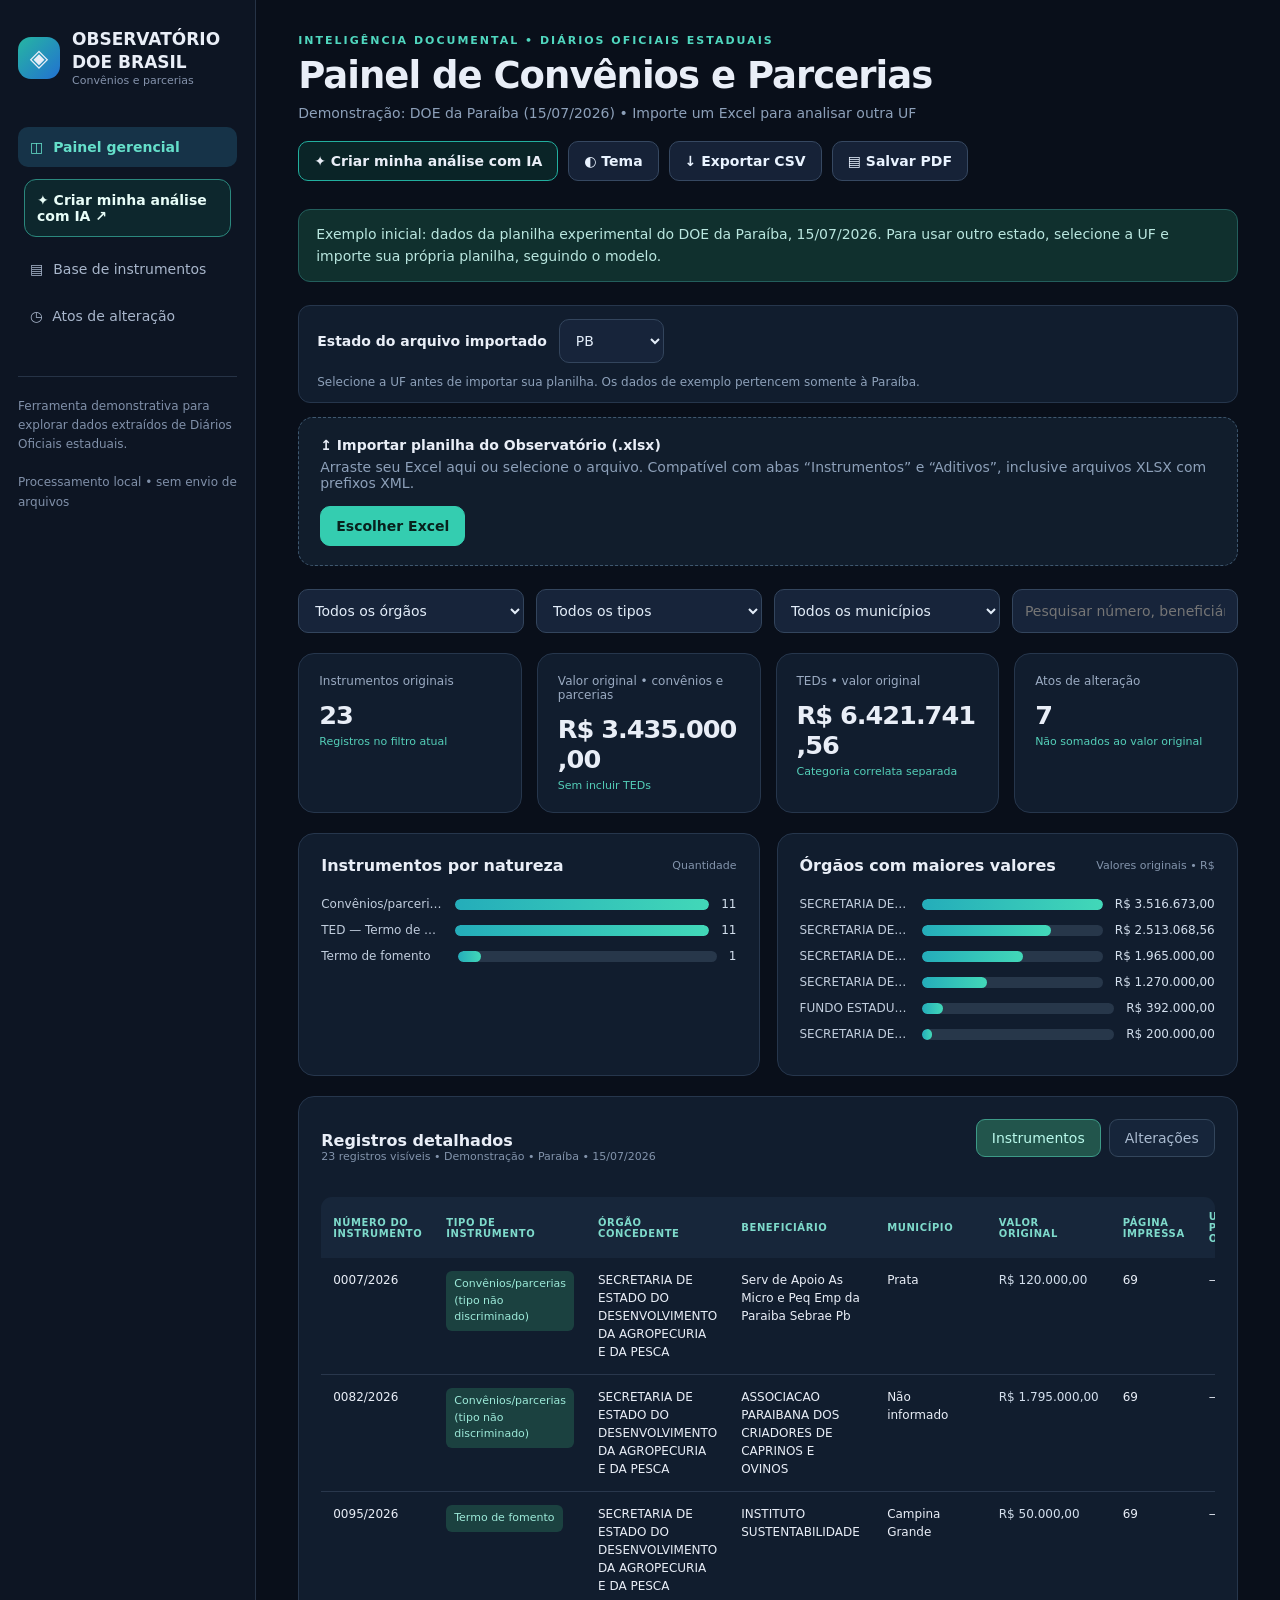
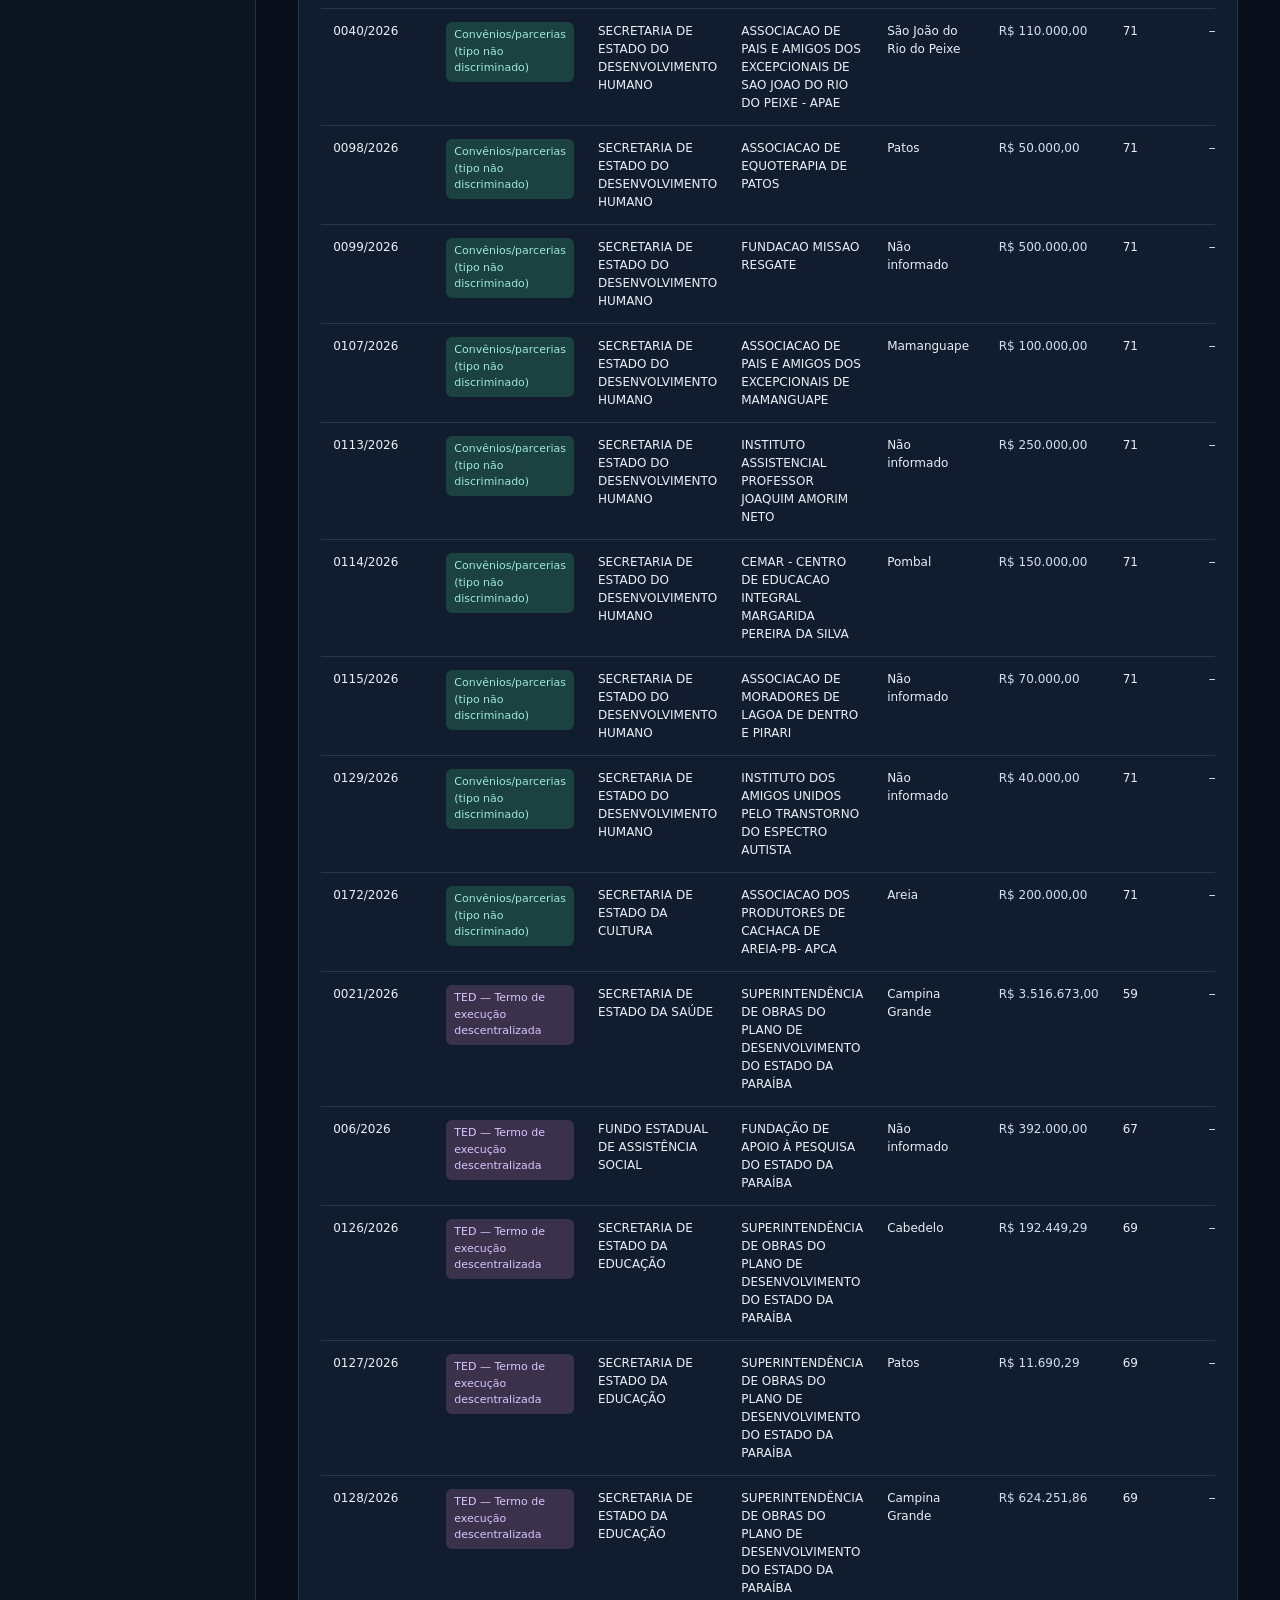
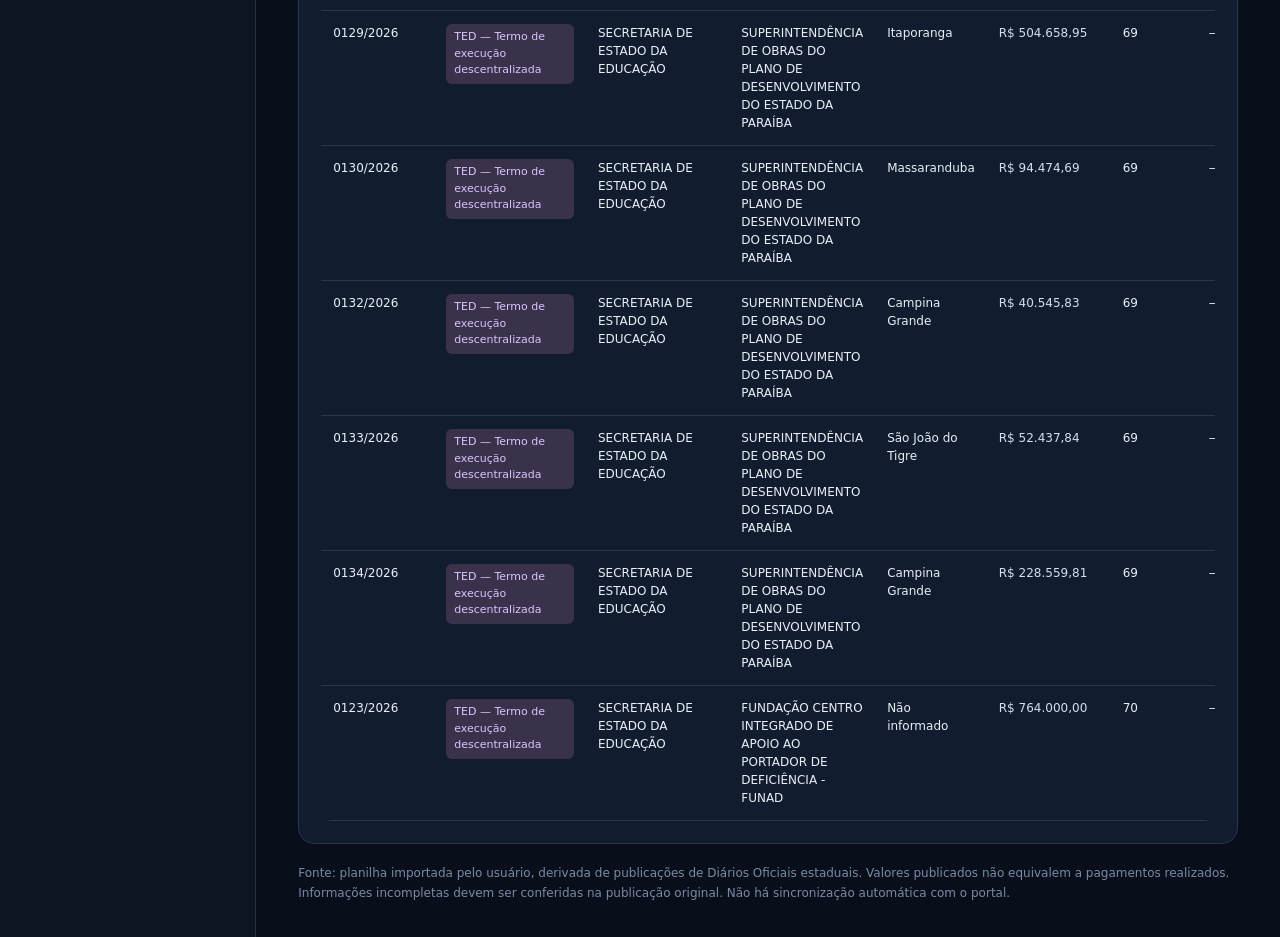
==== commit c20a2f8d: "Adiciona guia publico para analise de DOE com IA" ====
--- a/index.html
+++ b/index.html
@@ -1,7 +1,8 @@
 <!doctype html><html lang="pt-BR"><head><meta charset="utf-8"/><meta name="viewport" content="width=device-width, initial-scale=1"/><title>Observatório DOE Brasil • Convênios e Parcerias</title><style>
 :root{font-family:Inter,system-ui,-apple-system,"Segoe UI",sans-serif;color:#e9eef7;background:#090f1a;font-size:14px}*{box-sizing:border-box}body{margin:0}button,select,input{font:inherit}button{cursor:pointer}.app{display:flex;min-height:100vh}.side{width:256px;background:#0d1523;border-right:1px solid #263346;padding:28px 18px;flex-shrink:0}.brand{display:flex;align-items:center;gap:12px;margin-bottom:38px;font-weight:850;font-size:17px;line-height:1.35}.emblem{height:42px;width:42px;border-radius:13px;background:linear-gradient(135deg,#26b6a2,#2271d1);display:grid;place-items:center;font-size:24px}.sub{font-size:11px;color:#8593ac;font-weight:500}.nav{display:flex;align-items:center;gap:10px;border-radius:10px;padding:12px;margin-bottom:7px;color:#a8b6cb}.nav.active{background:#163348;color:#65dfca;font-weight:700}.sidefoot{margin-top:40px;border-top:1px solid #263346;padding-top:20px;color:#8090a9;font-size:12px;line-height:1.6}.main{flex:1;min-width:0;padding:34px clamp(18px,3.3vw,54px);max-width:1750px;margin:auto}.top{display:flex;justify-content:space-between;align-items:flex-start;gap:20px;flex-wrap:wrap;margin-bottom:28px}.eyebrow{text-transform:uppercase;letter-spacing:2px;color:#50d7bf;font-size:11px;font-weight:800}.top h1{margin:7px 0 8px;font-size:clamp(25px,3vw,37px);letter-spacing:-1px}.muted{color:#8da0b9}.actions{display:flex;gap:10px;flex-wrap:wrap}.btn{border:1px solid #364861;border-radius:10px;color:#e9f3ff;padding:11px 15px;background:#162237;display:inline-flex;gap:9px;align-items:center;font-weight:650}.btn.primary{background:#34cdb0;color:#08211d;border-color:#34cdb0}.btn:hover{filter:brightness(1.13)}.info{border:1px solid #235e5c;background:#10302e;color:#b9e6df;padding:14px 17px;border-radius:12px;margin:0 0 23px;line-height:1.55}.uploader{border:1px dashed #3f5870;background:#111d2c;border-radius:15px;display:flex;justify-content:space-between;align-items:center;gap:15px;padding:19px 21px;margin-bottom:23px;flex-wrap:wrap}.uploader.drag{outline:3px solid #34cdb0}.uploader strong{display:block;margin-bottom:6px}.filters{display:grid;grid-template-columns:repeat(4,minmax(0,1fr));gap:12px;margin-bottom:20px}.control{width:100%;color:#e3edf9;background:#17243a;border:1px solid #33455d;border-radius:10px;padding:12px;min-height:44px;min-width:0}.control option{background:#17243a}.kpis{display:grid;grid-template-columns:repeat(4,minmax(0,1fr));gap:15px;margin-bottom:20px}.tile,.panel{background:#111d2e;border:1px solid #26364c;border-radius:16px}.tile{padding:20px;min-width:0}.tile .label{font-size:12px;color:#9aaac1}.tile .value{font-size:clamp(21px,2vw,30px);letter-spacing:-1px;font-weight:790;margin:12px 0 5px;overflow-wrap:anywhere}.tile .detail{font-size:11px;color:#54ceb8}.two{display:grid;grid-template-columns:1fr 1fr;gap:17px;margin-bottom:20px}.panel{padding:22px;min-width:0}.panelhead{display:flex;justify-content:space-between;gap:14px;align-items:center;margin-bottom:22px}.panel h2{font-size:16px;margin:0}.mini{font-size:11px;color:#8394ac}.barrow{display:grid;grid-template-columns:minmax(110px,1.2fr) 2.5fr auto;align-items:center;gap:12px;margin:12px 0;font-size:12px}.barlabel{overflow:hidden;text-overflow:ellipsis;white-space:nowrap;color:#c1cddd}.track{height:11px;background:#27374a;border-radius:6px;overflow:hidden}.fill{height:100%;background:linear-gradient(90deg,#24adba,#42d8b8);border-radius:6px}.num{color:#d3dfed;font-variant-numeric:tabular-nums}.tablewrap{overflow-x:auto;border-radius:11px}table{width:100%;border-collapse:collapse;min-width:850px;font-size:12px}th{color:#7edacb;text-transform:uppercase;letter-spacing:.6px;text-align:left;font-size:10px;background:#17263a;padding:14px 12px}td{padding:13px 12px;border-bottom:1px solid #29374c;vertical-align:top;max-width:290px;line-height:1.5}tr:hover td{background:#182940}.pill{display:inline-flex;padding:5px 8px;border-radius:6px;background:#1b4140;color:#9ce9d8;font-size:11px}.pill.alt{background:#3a324b;color:#d9c5ff}.link{color:#53d7c4;text-decoration:underline}.footer{color:#788ba5;font-size:12px;margin-top:20px;line-height:1.6}.hidden{display:none!important}.empty{padding:30px;text-align:center;color:#9baec5}.tabbar{display:flex;gap:8px;margin-bottom:18px}.tab{border:1px solid #33465c;background:#16253a;color:#aabbd0;border-radius:9px;padding:10px 15px}.tab.on{background:#22554c;color:#b9f9eb;border-color:#3d9a87}.warning{color:#f6c77e}.right{margin-left:auto}.count{font-size:12px;color:#8497b1}body.light{background:#edf3f8;color:#12243c}body.light .side{background:#fff;border-color:#dbe3ed}body.light .tile,body.light .panel,body.light .uploader{background:#fff;border-color:#dbe3ed}body.light .control,body.light .btn,body.light .tab{background:#f5f8fb;border-color:#d4dfe9;color:#20324b}body.light .nav{color:#40526a}body.light .nav.active{background:#e1faf2;color:#1c7e70}body.light td{border-color:#e8edf3}body.light tr:hover td{background:#f2f7fa}body.light th{background:#eaf4f5;color:#236d68}body.light .muted,body.light .barlabel,body.light .num{color:#53657d}body.light .info{background:#e1f8f2;color:#215e51}body.light .track{background:#e1eaf1}body.light .sidefoot{color:#53657d}@media(max-width:1050px){.side{width:80px;padding:25px 11px}.side .brand .word,.side .nav span,.sidefoot{display:none}.side .brand{justify-content:center}.nav{justify-content:center}.main{padding:24px}.kpis{grid-template-columns:repeat(2,1fr)}}@media(max-width:700px){.side{display:none}.filters,.two{grid-template-columns:1fr}.kpis{grid-template-columns:repeat(2,minmax(0,1fr))}.tile{padding:13px}.panel{padding:14px}.main{padding:17px}.barrow{grid-template-columns:90px 1fr auto}.actions{width:100%}.top h1{font-size:27px}}@media print{*{print-color-adjust:exact!important;-webkit-print-color-adjust:exact!important}body{background:#fff!important;color:#111!important}.side,.actions,.uploader,.filters,.tabbar,.tabletools,.footer,.info{display:none!important}.main{padding:0}.tile,.panel{break-inside:avoid;background:#fff!important;color:#111!important;border:1px solid #ccd4db!important}.label,.muted,.mini,.num,.barlabel{color:#333!important}.two{grid-template-columns:1fr 1fr}.kpis{grid-template-columns:repeat(4,1fr)}.panel{margin-bottom:12px}td,th{color:#111!important;border-color:#ddd!important}table{min-width:0;font-size:8px}td,th{padding:5px}.top h1{font-size:22px}.tablewrap{overflow:visible}}
 .statebox{display:flex;gap:12px;align-items:center;flex-wrap:wrap;margin-bottom:14px;background:#111d2e;border:1px solid #26364c;padding:13px 18px;border-radius:12px}.statebox select{width:105px}.statebox .muted{font-size:12px}body.light .statebox{background:white;border-color:#dbe3ed}@media print{.statebox{display:none!important}}
-</style></head><body><div class="app"><aside class="side"><div class="brand"><div class="emblem">◈</div><div class="word">OBSERVATÓRIO<br>DOE BRASIL<div class="sub">Convênios e parcerias</div></div></div><div class="nav active">◫ <span>Painel gerencial</span></div><div class="nav">▤ <span>Base de instrumentos</span></div><div class="nav">◷ <span>Atos de alteração</span></div><div class="sidefoot">Ferramenta demonstrativa para explorar dados extraídos de Diários Oficiais estaduais.<br><br>Processamento local • sem envio de arquivos</div></aside><main class="main"><div class="top"><div><div class="eyebrow">INTELIGÊNCIA DOCUMENTAL • DIÁRIOS OFICIAIS ESTADUAIS</div><h1>Painel de Convênios e Parcerias</h1><div class="muted" id="subtitle">Dados publicados no Diário Oficial • importação local</div></div><div class="actions"><button class="btn" id="theme">◐ Tema</button><button class="btn" id="export">↓ Exportar CSV</button><button class="btn" id="print">▤ Salvar PDF</button></div></div><div class="info" id="status">Exemplo inicial: dados da planilha experimental do DOE da Paraíba, 15/07/2026. Para usar outro estado, selecione a UF e importe sua própria planilha, seguindo o modelo.</div><div class="statebox"><label for="uf"><strong>Estado do arquivo importado</strong></label><select id="uf" class="control" aria-label="Unidade federativa"><option value="AC">AC</option><option value="AL">AL</option><option value="AP">AP</option><option value="AM">AM</option><option value="BA">BA</option><option value="CE">CE</option><option value="DF">DF</option><option value="ES">ES</option><option value="GO">GO</option><option value="MA">MA</option><option value="MT">MT</option><option value="MS">MS</option><option value="MG">MG</option><option value="PA">PA</option><option value="PB" selected>PB</option><option value="PR">PR</option><option value="PE">PE</option><option value="PI">PI</option><option value="RJ">RJ</option><option value="RN">RN</option><option value="RS">RS</option><option value="RO">RO</option><option value="RR">RR</option><option value="SC">SC</option><option value="SP">SP</option><option value="SE">SE</option><option value="TO">TO</option></select><span class="muted">Selecione a UF antes de importar sua planilha. Os dados de exemplo pertencem somente à Paraíba.</span></div><div class="uploader" id="drop"><div><strong>↥ Importar planilha do Observatório (.xlsx)</strong><div class="muted">Arraste seu Excel aqui ou selecione o arquivo. Compatível com abas “Instrumentos” e “Aditivos”, inclusive arquivos XLSX com prefixos XML.</div></div><div><button class="btn primary" id="pick">Escolher Excel</button><input type="file" id="file" accept=".xlsx" hidden></div></div><div class="filters"><select class="control" id="org"><option value="">Todos os órgãos</option></select><select class="control" id="cat"><option value="">Todos os tipos</option></select><select class="control" id="city"><option value="">Todos os municípios</option></select><input class="control" id="search" placeholder="Pesquisar número, beneficiário, objeto..."></div><section class="kpis"><div class="tile"><div class="label">Instrumentos originais</div><div class="value" id="k1">—</div><div class="detail">Registros no filtro atual</div></div><div class="tile"><div class="label">Valor original • convênios e parcerias</div><div class="value" id="k2">—</div><div class="detail">Sem incluir TEDs</div></div><div class="tile"><div class="label">TEDs • valor original</div><div class="value" id="k3">—</div><div class="detail">Categoria correlata separada</div></div><div class="tile"><div class="label">Atos de alteração</div><div class="value" id="k4">—</div><div class="detail">Não somados ao valor original</div></div></section><section class="two"><div class="panel"><div class="panelhead"><h2>Instrumentos por natureza</h2><span class="mini">Quantidade</span></div><div id="categoryChart"></div></div><div class="panel"><div class="panelhead"><h2>Órgãos com maiores valores</h2><span class="mini">Valores originais • R$</span></div><div id="orgChart"></div></div></section><section class="panel"><div class="panelhead"><div><h2>Registros detalhados</h2><div class="mini" id="counts">—</div></div><div class="tabbar"><button class="tab on" id="tabInstrumentos">Instrumentos</button><button class="tab" id="tabAditivos">Alterações</button></div></div><div class="tablewrap" id="table"></div></section><div class="footer">Fonte: planilha importada pelo usuário, derivada de publicações de Diários Oficiais estaduais. Valores publicados não equivalem a pagamentos realizados. Informações incompletas devem ser conferidas na publicação original. Não há sincronização automática com o portal.</div></main></div><script>/*!
+.guide-side-link{display:block;text-decoration:none;color:#e8fdf8;border:1px solid #2b887e;background:rgba(16,185,129,.11);border-radius:12px;padding:12px;margin:12px 6px;font-weight:700}.guide-side-link:hover{background:rgba(16,185,129,.2)}.guide-top-link{display:inline-flex;align-items:center;text-decoration:none;border:1px solid #22af9f!important;background:rgba(16,185,129,.12)!important;color:inherit!important;font-weight:700}.guide-top-link:hover{filter:brightness(1.2)}@media(max-width:850px){.guide-top-link{font-size:12px;padding:9px}}
+</style></head><body><div class="app"><aside class="side"><div class="brand"><div class="emblem">◈</div><div class="word">OBSERVATÓRIO<br>DOE BRASIL<div class="sub">Convênios e parcerias</div></div></div><div class="nav active">◫ <span>Painel gerencial</span></div><a class="guide-side-link" href="como-usar.html">✦ <span>Criar minha análise com IA</span> ↗</a><div class="nav">▤ <span>Base de instrumentos</span></div><div class="nav">◷ <span>Atos de alteração</span></div><div class="sidefoot">Ferramenta demonstrativa para explorar dados extraídos de Diários Oficiais estaduais.<br><br>Processamento local • sem envio de arquivos</div></aside><main class="main"><div class="top"><div><div class="eyebrow">INTELIGÊNCIA DOCUMENTAL • DIÁRIOS OFICIAIS ESTADUAIS</div><h1>Painel de Convênios e Parcerias</h1><div class="muted" id="subtitle">Dados publicados no Diário Oficial • importação local</div></div><div class="actions"><a class="btn guide-top-link" href="como-usar.html">✦ Criar minha análise com IA</a><button class="btn" id="theme">◐ Tema</button><button class="btn" id="export">↓ Exportar CSV</button><button class="btn" id="print">▤ Salvar PDF</button></div></div><div class="info" id="status">Exemplo inicial: dados da planilha experimental do DOE da Paraíba, 15/07/2026. Para usar outro estado, selecione a UF e importe sua própria planilha, seguindo o modelo.</div><div class="statebox"><label for="uf"><strong>Estado do arquivo importado</strong></label><select id="uf" class="control" aria-label="Unidade federativa"><option value="AC">AC</option><option value="AL">AL</option><option value="AP">AP</option><option value="AM">AM</option><option value="BA">BA</option><option value="CE">CE</option><option value="DF">DF</option><option value="ES">ES</option><option value="GO">GO</option><option value="MA">MA</option><option value="MT">MT</option><option value="MS">MS</option><option value="MG">MG</option><option value="PA">PA</option><option value="PB" selected>PB</option><option value="PR">PR</option><option value="PE">PE</option><option value="PI">PI</option><option value="RJ">RJ</option><option value="RN">RN</option><option value="RS">RS</option><option value="RO">RO</option><option value="RR">RR</option><option value="SC">SC</option><option value="SP">SP</option><option value="SE">SE</option><option value="TO">TO</option></select><span class="muted">Selecione a UF antes de importar sua planilha. Os dados de exemplo pertencem somente à Paraíba.</span></div><div class="uploader" id="drop"><div><strong>↥ Importar planilha do Observatório (.xlsx)</strong><div class="muted">Arraste seu Excel aqui ou selecione o arquivo. Compatível com abas “Instrumentos” e “Aditivos”, inclusive arquivos XLSX com prefixos XML.</div></div><div><button class="btn primary" id="pick">Escolher Excel</button><input type="file" id="file" accept=".xlsx" hidden></div></div><div class="filters"><select class="control" id="org"><option value="">Todos os órgãos</option></select><select class="control" id="cat"><option value="">Todos os tipos</option></select><select class="control" id="city"><option value="">Todos os municípios</option></select><input class="control" id="search" placeholder="Pesquisar número, beneficiário, objeto..."></div><section class="kpis"><div class="tile"><div class="label">Instrumentos originais</div><div class="value" id="k1">—</div><div class="detail">Registros no filtro atual</div></div><div class="tile"><div class="label">Valor original • convênios e parcerias</div><div class="value" id="k2">—</div><div class="detail">Sem incluir TEDs</div></div><div class="tile"><div class="label">TEDs • valor original</div><div class="value" id="k3">—</div><div class="detail">Categoria correlata separada</div></div><div class="tile"><div class="label">Atos de alteração</div><div class="value" id="k4">—</div><div class="detail">Não somados ao valor original</div></div></section><section class="two"><div class="panel"><div class="panelhead"><h2>Instrumentos por natureza</h2><span class="mini">Quantidade</span></div><div id="categoryChart"></div></div><div class="panel"><div class="panelhead"><h2>Órgãos com maiores valores</h2><span class="mini">Valores originais • R$</span></div><div id="orgChart"></div></div></section><section class="panel"><div class="panelhead"><div><h2>Registros detalhados</h2><div class="mini" id="counts">—</div></div><div class="tabbar"><button class="tab on" id="tabInstrumentos">Instrumentos</button><button class="tab" id="tabAditivos">Alterações</button></div></div><div class="tablewrap" id="table"></div></section><div class="footer">Fonte: planilha importada pelo usuário, derivada de publicações de Diários Oficiais estaduais. Valores publicados não equivalem a pagamentos realizados. Informações incompletas devem ser conferidas na publicação original. Não há sincronização automática com o portal.</div></main></div><script>/*!
 
 JSZip v3.10.1 - A JavaScript class for generating and reading zip files
 <http://stuartk.com/jszip>
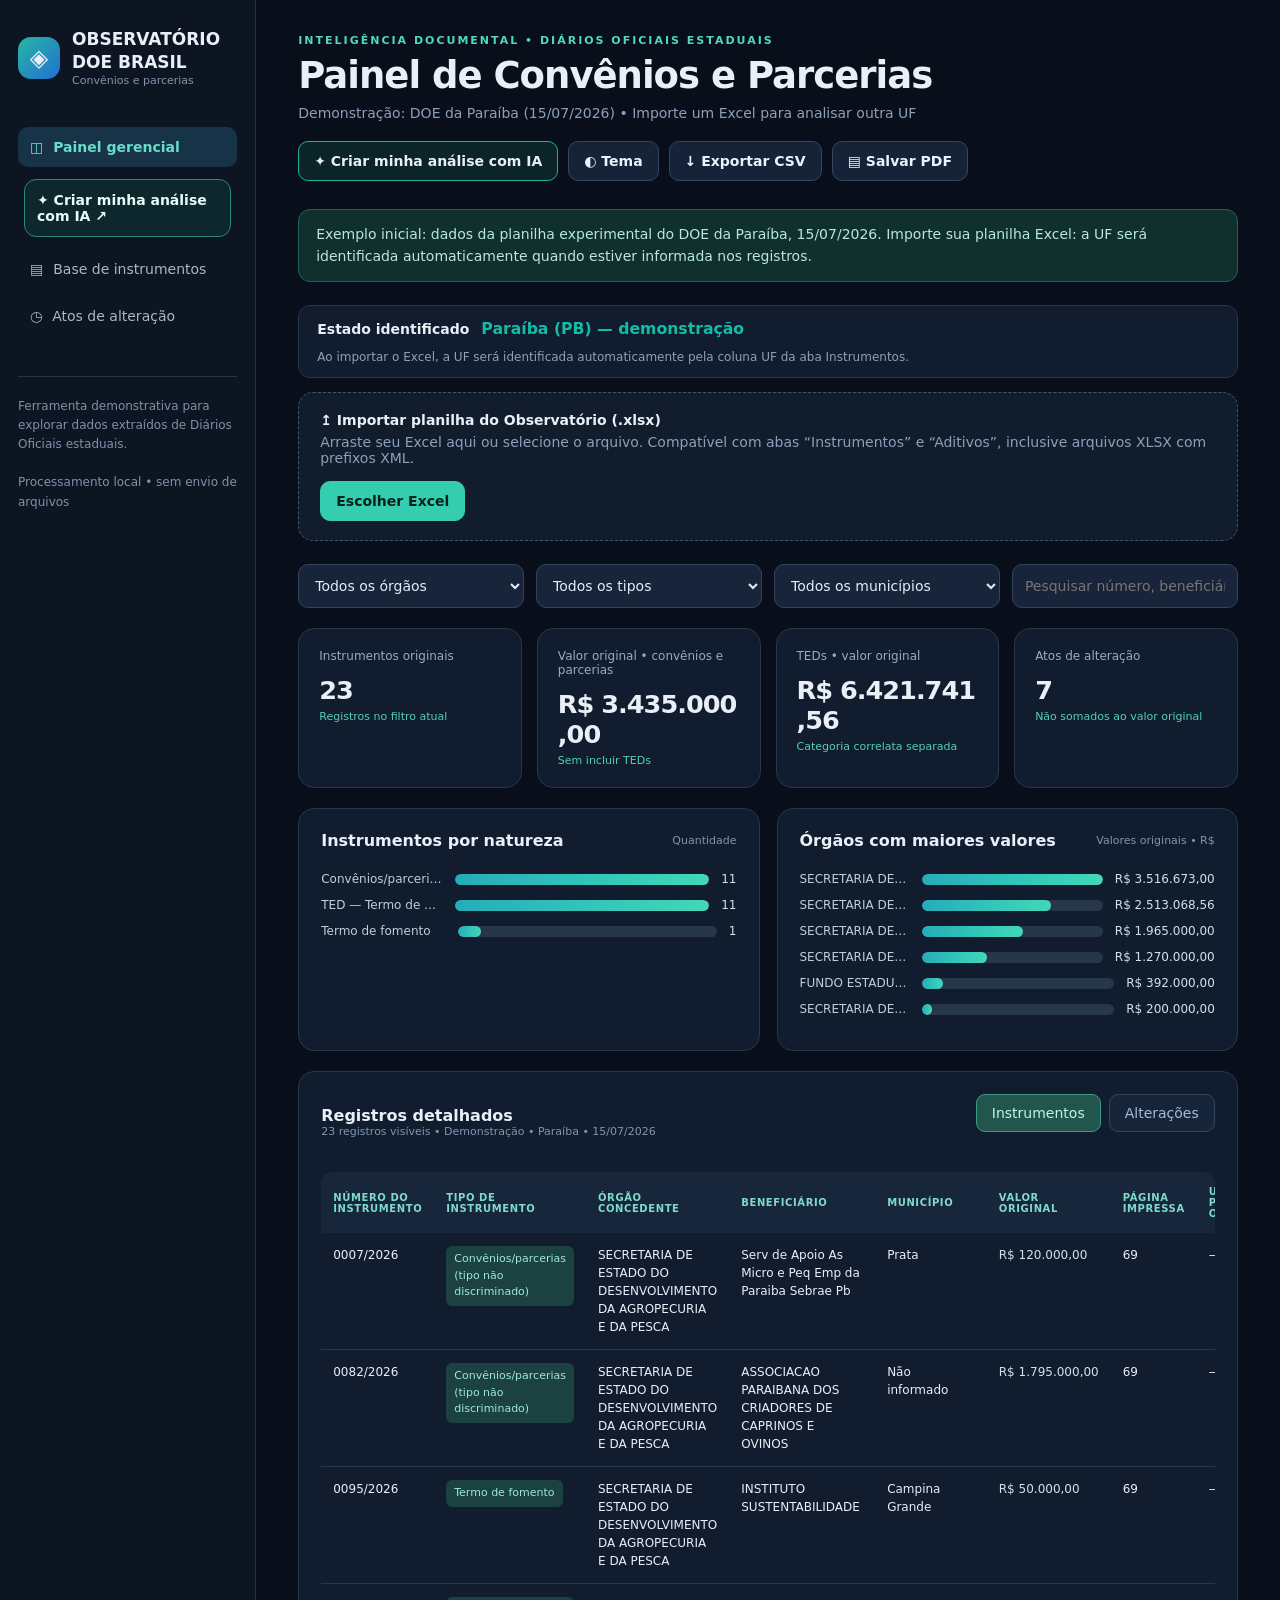
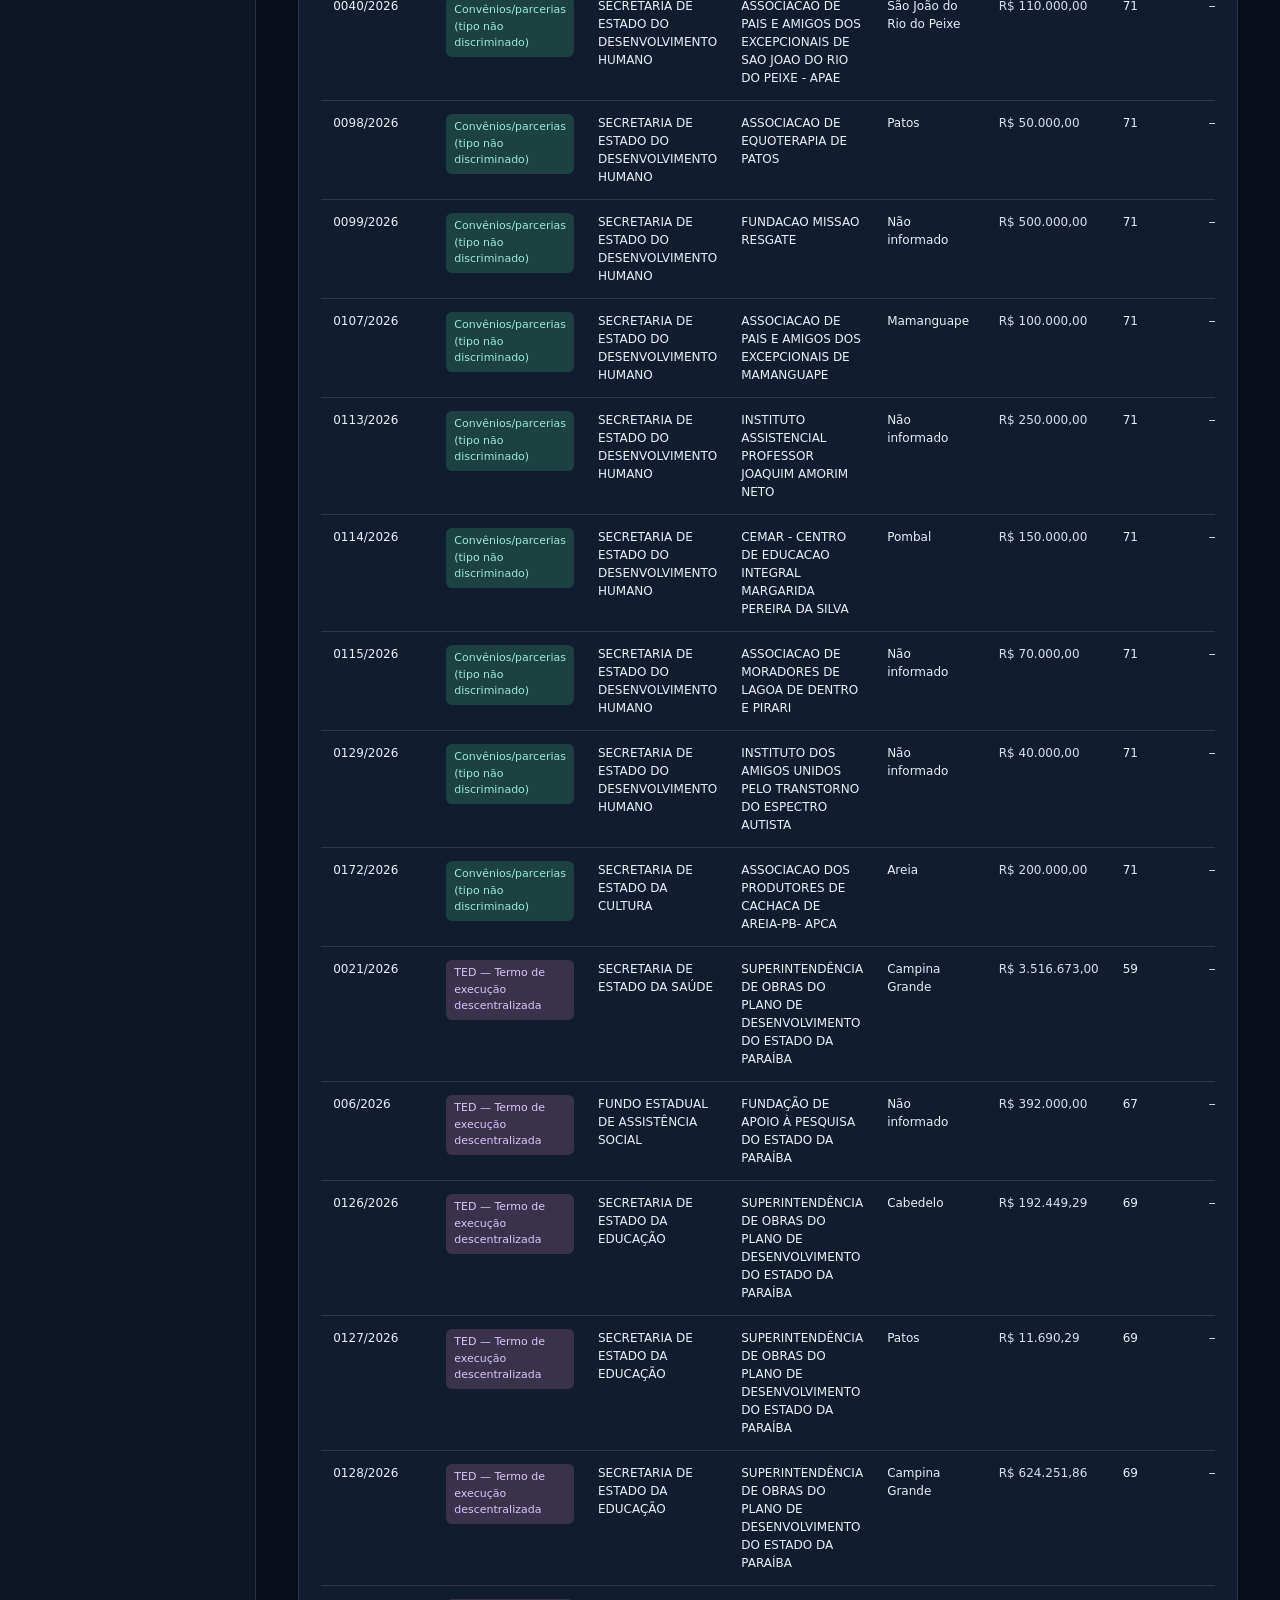
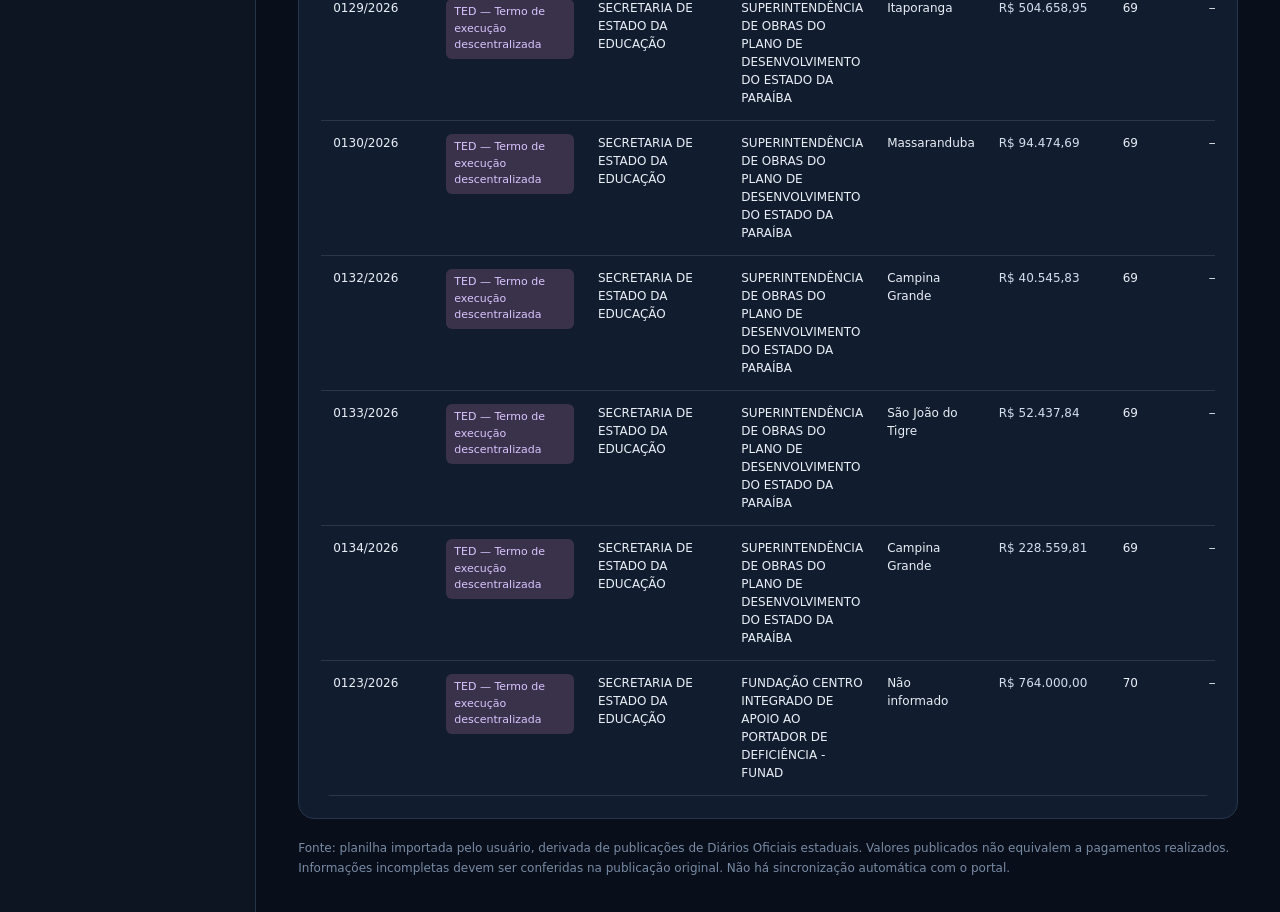
==== commit f2ab3a52: "Implementa identificacao automatica da UF no Excel" ====
--- a/index.html
+++ b/index.html
@@ -2,7 +2,7 @@
 :root{font-family:Inter,system-ui,-apple-system,"Segoe UI",sans-serif;color:#e9eef7;background:#090f1a;font-size:14px}*{box-sizing:border-box}body{margin:0}button,select,input{font:inherit}button{cursor:pointer}.app{display:flex;min-height:100vh}.side{width:256px;background:#0d1523;border-right:1px solid #263346;padding:28px 18px;flex-shrink:0}.brand{display:flex;align-items:center;gap:12px;margin-bottom:38px;font-weight:850;font-size:17px;line-height:1.35}.emblem{height:42px;width:42px;border-radius:13px;background:linear-gradient(135deg,#26b6a2,#2271d1);display:grid;place-items:center;font-size:24px}.sub{font-size:11px;color:#8593ac;font-weight:500}.nav{display:flex;align-items:center;gap:10px;border-radius:10px;padding:12px;margin-bottom:7px;color:#a8b6cb}.nav.active{background:#163348;color:#65dfca;font-weight:700}.sidefoot{margin-top:40px;border-top:1px solid #263346;padding-top:20px;color:#8090a9;font-size:12px;line-height:1.6}.main{flex:1;min-width:0;padding:34px clamp(18px,3.3vw,54px);max-width:1750px;margin:auto}.top{display:flex;justify-content:space-between;align-items:flex-start;gap:20px;flex-wrap:wrap;margin-bottom:28px}.eyebrow{text-transform:uppercase;letter-spacing:2px;color:#50d7bf;font-size:11px;font-weight:800}.top h1{margin:7px 0 8px;font-size:clamp(25px,3vw,37px);letter-spacing:-1px}.muted{color:#8da0b9}.actions{display:flex;gap:10px;flex-wrap:wrap}.btn{border:1px solid #364861;border-radius:10px;color:#e9f3ff;padding:11px 15px;background:#162237;display:inline-flex;gap:9px;align-items:center;font-weight:650}.btn.primary{background:#34cdb0;color:#08211d;border-color:#34cdb0}.btn:hover{filter:brightness(1.13)}.info{border:1px solid #235e5c;background:#10302e;color:#b9e6df;padding:14px 17px;border-radius:12px;margin:0 0 23px;line-height:1.55}.uploader{border:1px dashed #3f5870;background:#111d2c;border-radius:15px;display:flex;justify-content:space-between;align-items:center;gap:15px;padding:19px 21px;margin-bottom:23px;flex-wrap:wrap}.uploader.drag{outline:3px solid #34cdb0}.uploader strong{display:block;margin-bottom:6px}.filters{display:grid;grid-template-columns:repeat(4,minmax(0,1fr));gap:12px;margin-bottom:20px}.control{width:100%;color:#e3edf9;background:#17243a;border:1px solid #33455d;border-radius:10px;padding:12px;min-height:44px;min-width:0}.control option{background:#17243a}.kpis{display:grid;grid-template-columns:repeat(4,minmax(0,1fr));gap:15px;margin-bottom:20px}.tile,.panel{background:#111d2e;border:1px solid #26364c;border-radius:16px}.tile{padding:20px;min-width:0}.tile .label{font-size:12px;color:#9aaac1}.tile .value{font-size:clamp(21px,2vw,30px);letter-spacing:-1px;font-weight:790;margin:12px 0 5px;overflow-wrap:anywhere}.tile .detail{font-size:11px;color:#54ceb8}.two{display:grid;grid-template-columns:1fr 1fr;gap:17px;margin-bottom:20px}.panel{padding:22px;min-width:0}.panelhead{display:flex;justify-content:space-between;gap:14px;align-items:center;margin-bottom:22px}.panel h2{font-size:16px;margin:0}.mini{font-size:11px;color:#8394ac}.barrow{display:grid;grid-template-columns:minmax(110px,1.2fr) 2.5fr auto;align-items:center;gap:12px;margin:12px 0;font-size:12px}.barlabel{overflow:hidden;text-overflow:ellipsis;white-space:nowrap;color:#c1cddd}.track{height:11px;background:#27374a;border-radius:6px;overflow:hidden}.fill{height:100%;background:linear-gradient(90deg,#24adba,#42d8b8);border-radius:6px}.num{color:#d3dfed;font-variant-numeric:tabular-nums}.tablewrap{overflow-x:auto;border-radius:11px}table{width:100%;border-collapse:collapse;min-width:850px;font-size:12px}th{color:#7edacb;text-transform:uppercase;letter-spacing:.6px;text-align:left;font-size:10px;background:#17263a;padding:14px 12px}td{padding:13px 12px;border-bottom:1px solid #29374c;vertical-align:top;max-width:290px;line-height:1.5}tr:hover td{background:#182940}.pill{display:inline-flex;padding:5px 8px;border-radius:6px;background:#1b4140;color:#9ce9d8;font-size:11px}.pill.alt{background:#3a324b;color:#d9c5ff}.link{color:#53d7c4;text-decoration:underline}.footer{color:#788ba5;font-size:12px;margin-top:20px;line-height:1.6}.hidden{display:none!important}.empty{padding:30px;text-align:center;color:#9baec5}.tabbar{display:flex;gap:8px;margin-bottom:18px}.tab{border:1px solid #33465c;background:#16253a;color:#aabbd0;border-radius:9px;padding:10px 15px}.tab.on{background:#22554c;color:#b9f9eb;border-color:#3d9a87}.warning{color:#f6c77e}.right{margin-left:auto}.count{font-size:12px;color:#8497b1}body.light{background:#edf3f8;color:#12243c}body.light .side{background:#fff;border-color:#dbe3ed}body.light .tile,body.light .panel,body.light .uploader{background:#fff;border-color:#dbe3ed}body.light .control,body.light .btn,body.light .tab{background:#f5f8fb;border-color:#d4dfe9;color:#20324b}body.light .nav{color:#40526a}body.light .nav.active{background:#e1faf2;color:#1c7e70}body.light td{border-color:#e8edf3}body.light tr:hover td{background:#f2f7fa}body.light th{background:#eaf4f5;color:#236d68}body.light .muted,body.light .barlabel,body.light .num{color:#53657d}body.light .info{background:#e1f8f2;color:#215e51}body.light .track{background:#e1eaf1}body.light .sidefoot{color:#53657d}@media(max-width:1050px){.side{width:80px;padding:25px 11px}.side .brand .word,.side .nav span,.sidefoot{display:none}.side .brand{justify-content:center}.nav{justify-content:center}.main{padding:24px}.kpis{grid-template-columns:repeat(2,1fr)}}@media(max-width:700px){.side{display:none}.filters,.two{grid-template-columns:1fr}.kpis{grid-template-columns:repeat(2,minmax(0,1fr))}.tile{padding:13px}.panel{padding:14px}.main{padding:17px}.barrow{grid-template-columns:90px 1fr auto}.actions{width:100%}.top h1{font-size:27px}}@media print{*{print-color-adjust:exact!important;-webkit-print-color-adjust:exact!important}body{background:#fff!important;color:#111!important}.side,.actions,.uploader,.filters,.tabbar,.tabletools,.footer,.info{display:none!important}.main{padding:0}.tile,.panel{break-inside:avoid;background:#fff!important;color:#111!important;border:1px solid #ccd4db!important}.label,.muted,.mini,.num,.barlabel{color:#333!important}.two{grid-template-columns:1fr 1fr}.kpis{grid-template-columns:repeat(4,1fr)}.panel{margin-bottom:12px}td,th{color:#111!important;border-color:#ddd!important}table{min-width:0;font-size:8px}td,th{padding:5px}.top h1{font-size:22px}.tablewrap{overflow:visible}}
 .statebox{display:flex;gap:12px;align-items:center;flex-wrap:wrap;margin-bottom:14px;background:#111d2e;border:1px solid #26364c;padding:13px 18px;border-radius:12px}.statebox select{width:105px}.statebox .muted{font-size:12px}body.light .statebox{background:white;border-color:#dbe3ed}@media print{.statebox{display:none!important}}
 .guide-side-link{display:block;text-decoration:none;color:#e8fdf8;border:1px solid #2b887e;background:rgba(16,185,129,.11);border-radius:12px;padding:12px;margin:12px 6px;font-weight:700}.guide-side-link:hover{background:rgba(16,185,129,.2)}.guide-top-link{display:inline-flex;align-items:center;text-decoration:none;border:1px solid #22af9f!important;background:rgba(16,185,129,.12)!important;color:inherit!important;font-weight:700}.guide-top-link:hover{filter:brightness(1.2)}@media(max-width:850px){.guide-top-link{font-size:12px;padding:9px}}
-</style></head><body><div class="app"><aside class="side"><div class="brand"><div class="emblem">◈</div><div class="word">OBSERVATÓRIO<br>DOE BRASIL<div class="sub">Convênios e parcerias</div></div></div><div class="nav active">◫ <span>Painel gerencial</span></div><a class="guide-side-link" href="como-usar.html">✦ <span>Criar minha análise com IA</span> ↗</a><div class="nav">▤ <span>Base de instrumentos</span></div><div class="nav">◷ <span>Atos de alteração</span></div><div class="sidefoot">Ferramenta demonstrativa para explorar dados extraídos de Diários Oficiais estaduais.<br><br>Processamento local • sem envio de arquivos</div></aside><main class="main"><div class="top"><div><div class="eyebrow">INTELIGÊNCIA DOCUMENTAL • DIÁRIOS OFICIAIS ESTADUAIS</div><h1>Painel de Convênios e Parcerias</h1><div class="muted" id="subtitle">Dados publicados no Diário Oficial • importação local</div></div><div class="actions"><a class="btn guide-top-link" href="como-usar.html">✦ Criar minha análise com IA</a><button class="btn" id="theme">◐ Tema</button><button class="btn" id="export">↓ Exportar CSV</button><button class="btn" id="print">▤ Salvar PDF</button></div></div><div class="info" id="status">Exemplo inicial: dados da planilha experimental do DOE da Paraíba, 15/07/2026. Para usar outro estado, selecione a UF e importe sua própria planilha, seguindo o modelo.</div><div class="statebox"><label for="uf"><strong>Estado do arquivo importado</strong></label><select id="uf" class="control" aria-label="Unidade federativa"><option value="AC">AC</option><option value="AL">AL</option><option value="AP">AP</option><option value="AM">AM</option><option value="BA">BA</option><option value="CE">CE</option><option value="DF">DF</option><option value="ES">ES</option><option value="GO">GO</option><option value="MA">MA</option><option value="MT">MT</option><option value="MS">MS</option><option value="MG">MG</option><option value="PA">PA</option><option value="PB" selected>PB</option><option value="PR">PR</option><option value="PE">PE</option><option value="PI">PI</option><option value="RJ">RJ</option><option value="RN">RN</option><option value="RS">RS</option><option value="RO">RO</option><option value="RR">RR</option><option value="SC">SC</option><option value="SP">SP</option><option value="SE">SE</option><option value="TO">TO</option></select><span class="muted">Selecione a UF antes de importar sua planilha. Os dados de exemplo pertencem somente à Paraíba.</span></div><div class="uploader" id="drop"><div><strong>↥ Importar planilha do Observatório (.xlsx)</strong><div class="muted">Arraste seu Excel aqui ou selecione o arquivo. Compatível com abas “Instrumentos” e “Aditivos”, inclusive arquivos XLSX com prefixos XML.</div></div><div><button class="btn primary" id="pick">Escolher Excel</button><input type="file" id="file" accept=".xlsx" hidden></div></div><div class="filters"><select class="control" id="org"><option value="">Todos os órgãos</option></select><select class="control" id="cat"><option value="">Todos os tipos</option></select><select class="control" id="city"><option value="">Todos os municípios</option></select><input class="control" id="search" placeholder="Pesquisar número, beneficiário, objeto..."></div><section class="kpis"><div class="tile"><div class="label">Instrumentos originais</div><div class="value" id="k1">—</div><div class="detail">Registros no filtro atual</div></div><div class="tile"><div class="label">Valor original • convênios e parcerias</div><div class="value" id="k2">—</div><div class="detail">Sem incluir TEDs</div></div><div class="tile"><div class="label">TEDs • valor original</div><div class="value" id="k3">—</div><div class="detail">Categoria correlata separada</div></div><div class="tile"><div class="label">Atos de alteração</div><div class="value" id="k4">—</div><div class="detail">Não somados ao valor original</div></div></section><section class="two"><div class="panel"><div class="panelhead"><h2>Instrumentos por natureza</h2><span class="mini">Quantidade</span></div><div id="categoryChart"></div></div><div class="panel"><div class="panelhead"><h2>Órgãos com maiores valores</h2><span class="mini">Valores originais • R$</span></div><div id="orgChart"></div></div></section><section class="panel"><div class="panelhead"><div><h2>Registros detalhados</h2><div class="mini" id="counts">—</div></div><div class="tabbar"><button class="tab on" id="tabInstrumentos">Instrumentos</button><button class="tab" id="tabAditivos">Alterações</button></div></div><div class="tablewrap" id="table"></div></section><div class="footer">Fonte: planilha importada pelo usuário, derivada de publicações de Diários Oficiais estaduais. Valores publicados não equivalem a pagamentos realizados. Informações incompletas devem ser conferidas na publicação original. Não há sincronização automática com o portal.</div></main></div><script>/*!
+</style></head><body><div class="app"><aside class="side"><div class="brand"><div class="emblem">◈</div><div class="word">OBSERVATÓRIO<br>DOE BRASIL<div class="sub">Convênios e parcerias</div></div></div><div class="nav active">◫ <span>Painel gerencial</span></div><a class="guide-side-link" href="como-usar.html">✦ <span>Criar minha análise com IA</span> ↗</a><div class="nav">▤ <span>Base de instrumentos</span></div><div class="nav">◷ <span>Atos de alteração</span></div><div class="sidefoot">Ferramenta demonstrativa para explorar dados extraídos de Diários Oficiais estaduais.<br><br>Processamento local • sem envio de arquivos</div></aside><main class="main"><div class="top"><div><div class="eyebrow">INTELIGÊNCIA DOCUMENTAL • DIÁRIOS OFICIAIS ESTADUAIS</div><h1>Painel de Convênios e Parcerias</h1><div class="muted" id="subtitle">Dados publicados no Diário Oficial • importação local</div></div><div class="actions"><a class="btn guide-top-link" href="como-usar.html">✦ Criar minha análise com IA</a><button class="btn" id="theme">◐ Tema</button><button class="btn" id="export">↓ Exportar CSV</button><button class="btn" id="print">▤ Salvar PDF</button></div></div><div class="info" id="status">Exemplo inicial: dados da planilha experimental do DOE da Paraíba, 15/07/2026. Importe sua planilha Excel: a UF será identificada automaticamente quando estiver informada nos registros.</div><div class="statebox" aria-live="polite"><strong>Estado identificado</strong><strong id="ufDetected" style="color:#12bca7;font-size:1.12rem">Paraíba (PB) — demonstração</strong><span class="muted" id="ufHelp">Ao importar o Excel, a UF será identificada automaticamente pela coluna UF da aba Instrumentos.</span><div id="ufFallback" style="display:none;margin-top:8px"><label for="uf">UF não identificada: selecione manualmente, se souber</label> <select id="uf" class="control" aria-label="Unidade federativa"><option value="">Não informado</option><option value="AC">AC</option><option value="AL">AL</option><option value="AP">AP</option><option value="AM">AM</option><option value="BA">BA</option><option value="CE">CE</option><option value="DF">DF</option><option value="ES">ES</option><option value="GO">GO</option><option value="MA">MA</option><option value="MT">MT</option><option value="MS">MS</option><option value="MG">MG</option><option value="PA">PA</option><option value="PB">PB</option><option value="PR">PR</option><option value="PE">PE</option><option value="PI">PI</option><option value="RJ">RJ</option><option value="RN">RN</option><option value="RS">RS</option><option value="RO">RO</option><option value="RR">RR</option><option value="SC">SC</option><option value="SP">SP</option><option value="SE">SE</option><option value="TO">TO</option></select></div></div><div class="uploader" id="drop"><div><strong>↥ Importar planilha do Observatório (.xlsx)</strong><div class="muted">Arraste seu Excel aqui ou selecione o arquivo. Compatível com abas “Instrumentos” e “Aditivos”, inclusive arquivos XLSX com prefixos XML.</div></div><div><button class="btn primary" id="pick">Escolher Excel</button><input type="file" id="file" accept=".xlsx" hidden></div></div><div class="filters"><select class="control" id="org"><option value="">Todos os órgãos</option></select><select class="control" id="cat"><option value="">Todos os tipos</option></select><select class="control" id="city"><option value="">Todos os municípios</option></select><input class="control" id="search" placeholder="Pesquisar número, beneficiário, objeto..."></div><section class="kpis"><div class="tile"><div class="label">Instrumentos originais</div><div class="value" id="k1">—</div><div class="detail">Registros no filtro atual</div></div><div class="tile"><div class="label">Valor original • convênios e parcerias</div><div class="value" id="k2">—</div><div class="detail">Sem incluir TEDs</div></div><div class="tile"><div class="label">TEDs • valor original</div><div class="value" id="k3">—</div><div class="detail">Categoria correlata separada</div></div><div class="tile"><div class="label">Atos de alteração</div><div class="value" id="k4">—</div><div class="detail">Não somados ao valor original</div></div></section><section class="two"><div class="panel"><div class="panelhead"><h2>Instrumentos por natureza</h2><span class="mini">Quantidade</span></div><div id="categoryChart"></div></div><div class="panel"><div class="panelhead"><h2>Órgãos com maiores valores</h2><span class="mini">Valores originais • R$</span></div><div id="orgChart"></div></div></section><section class="panel"><div class="panelhead"><div><h2>Registros detalhados</h2><div class="mini" id="counts">—</div></div><div class="tabbar"><button class="tab on" id="tabInstrumentos">Instrumentos</button><button class="tab" id="tabAditivos">Alterações</button></div></div><div class="tablewrap" id="table"></div></section><div class="footer">Fonte: planilha importada pelo usuário, derivada de publicações de Diários Oficiais estaduais. Valores publicados não equivalem a pagamentos realizados. Informações incompletas devem ser conferidas na publicação original. Não há sincronização automática com o portal.</div></main></div><script>/*!
 
 JSZip v3.10.1 - A JavaScript class for generating and reading zip files
 <http://stuartk.com/jszip>
@@ -15,5 +15,5 @@
 */
 
 !function(e){if("object"==typeof exports&&"undefined"!=typeof module)module.exports=e();else if("function"==typeof define&&define.amd)define([],e);else{("undefined"!=typeof window?window:"undefined"!=typeof global?global:"undefined"!=typeof self?self:this).JSZip=e()}}(function(){return function s(a,o,h){function u(r,e){if(!o[r]){if(!a[r]){var t="function"==typeof require&&require;if(!e&&t)return t(r,!0);if(l)return l(r,!0);var n=new Error("Cannot find module '"+r+"'");throw n.code="MODULE_NOT_FOUND",n}var i=o[r]={exports:{}};a[r][0].call(i.exports,function(e){var t=a[r][1][e];return u(t||e)},i,i.exports,s,a,o,h)}return o[r].exports}for(var l="function"==typeof require&&require,e=0;e<h.length;e++)u(h[e]);return u}({1:[function(e,t,r){"use strict";var d=e("./utils"),c=e("./support"),p="ABCDEFGHIJKLMNOPQRSTUVWXYZabcdefghijklmnopqrstuvwxyz0123456789+/=";r.encode=function(e){for(var t,r,n,i,s,a,o,h=[],u=0,l=e.length,f=l,c="string"!==d.getTypeOf(e);u<e.length;)f=l-u,n=c?(t=e[u++],r=u<l?e[u++]:0,u<l?e[u++]:0):(t=e.charCodeAt(u++),r=u<l?e.charCodeAt(u++):0,u<l?e.charCodeAt(u++):0),i=t>>2,s=(3&t)<<4|r>>4,a=1<f?(15&r)<<2|n>>6:64,o=2<f?63&n:64,h.push(p.charAt(i)+p.charAt(s)+p.charAt(a)+p.charAt(o));return h.join("")},r.decode=function(e){var t,r,n,i,s,a,o=0,h=0,u="data:";if(e.substr(0,u.length)===u)throw new Error("Invalid base64 input, it looks like a data url.");var l,f=3*(e=e.replace(/[^A-Za-z0-9+/=]/g,"")).length/4;if(e.charAt(e.length-1)===p.charAt(64)&&f--,e.charAt(e.length-2)===p.charAt(64)&&f--,f%1!=0)throw new Error("Invalid base64 input, bad content length.");for(l=c.uint8array?new Uint8Array(0|f):new Array(0|f);o<e.length;)t=p.indexOf(e.charAt(o++))<<2|(i=p.indexOf(e.charAt(o++)))>>4,r=(15&i)<<4|(s=p.indexOf(e.charAt(o++)))>>2,n=(3&s)<<6|(a=p.indexOf(e.charAt(o++))),l[h++]=t,64!==s&&(l[h++]=r),64!==a&&(l[h++]=n);return l}},{"./support":30,"./utils":32}],2:[function(e,t,r){"use strict";var n=e("./external"),i=e("./stream/DataWorker"),s=e("./stream/Crc32Probe"),a=e("./stream/DataLengthProbe");function o(e,t,r,n,i){this.compressedSize=e,this.uncompressedSize=t,this.crc32=r,this.compression=n,this.compressedContent=i}o.prototype={getContentWorker:function(){var e=new i(n.Promise.resolve(this.compressedContent)).pipe(this.compression.uncompressWorker()).pipe(new a("data_length")),t=this;return e.on("end",function(){if(this.streamInfo.data_length!==t.uncompressedSize)throw new Error("Bug : uncompressed data size mismatch")}),e},getCompressedWorker:function(){return new i(n.Promise.resolve(this.compressedContent)).withStreamInfo("compressedSize",this.compressedSize).withStreamInfo("uncompressedSize",this.uncompressedSize).withStreamInfo("crc32",this.crc32).withStreamInfo("compression",this.compression)}},o.createWorkerFrom=function(e,t,r){return e.pipe(new s).pipe(new a("uncompressedSize")).pipe(t.compressWorker(r)).pipe(new a("compressedSize")).withStreamInfo("compression",t)},t.exports=o},{"./external":6,"./stream/Crc32Probe":25,"./stream/DataLengthProbe":26,"./stream/DataWorker":27}],3:[function(e,t,r){"use strict";var n=e("./stream/GenericWorker");r.STORE={magic:"\0\0",compressWorker:function(){return new n("STORE compression")},uncompressWorker:function(){return new n("STORE decompression")}},r.DEFLATE=e("./flate")},{"./flate":7,"./stream/GenericWorker":28}],4:[function(e,t,r){"use strict";var n=e("./utils");var o=function(){for(var e,t=[],r=0;r<256;r++){e=r;for(var n=0;n<8;n++)e=1&e?3988292384^e>>>1:e>>>1;t[r]=e}return t}();t.exports=function(e,t){return void 0!==e&&e.length?"string"!==n.getTypeOf(e)?function(e,t,r,n){var i=o,s=n+r;e^=-1;for(var a=n;a<s;a++)e=e>>>8^i[255&(e^t[a])];return-1^e}(0|t,e,e.length,0):function(e,t,r,n){var i=o,s=n+r;e^=-1;for(var a=n;a<s;a++)e=e>>>8^i[255&(e^t.charCodeAt(a))];return-1^e}(0|t,e,e.length,0):0}},{"./utils":32}],5:[function(e,t,r){"use strict";r.base64=!1,r.binary=!1,r.dir=!1,r.createFolders=!0,r.date=null,r.compression=null,r.compressionOptions=null,r.comment=null,r.unixPermissions=null,r.dosPermissions=null},{}],6:[function(e,t,r){"use strict";var n=null;n="undefined"!=typeof Promise?Promise:e("lie"),t.exports={Promise:n}},{lie:37}],7:[function(e,t,r){"use strict";var n="undefined"!=typeof Uint8Array&&"undefined"!=typeof Uint16Array&&"undefined"!=typeof Uint32Array,i=e("pako"),s=e("./utils"),a=e("./stream/GenericWorker"),o=n?"uint8array":"array";function h(e,t){a.call(this,"FlateWorker/"+e),this._pako=null,this._pakoAction=e,this._pakoOptions=t,this.meta={}}r.magic="\b\0",s.inherits(h,a),h.prototype.processChunk=function(e){this.meta=e.meta,null===this._pako&&this._createPako(),this._pako.push(s.transformTo(o,e.data),!1)},h.prototype.flush=function(){a.prototype.flush.call(this),null===this._pako&&this._createPako(),this._pako.push([],!0)},h.prototype.cleanUp=function(){a.prototype.cleanUp.call(this),this._pako=null},h.prototype._createPako=function(){this._pako=new i[this._pakoAction]({raw:!0,level:this._pakoOptions.level||-1});var t=this;this._pako.onData=function(e){t.push({data:e,meta:t.meta})}},r.compressWorker=function(e){return new h("Deflate",e)},r.uncompressWorker=function(){return new h("Inflate",{})}},{"./stream/GenericWorker":28,"./utils":32,pako:38}],8:[function(e,t,r){"use strict";function A(e,t){var r,n="";for(r=0;r<t;r++)n+=String.fromCharCode(255&e),e>>>=8;return n}function n(e,t,r,n,i,s){var a,o,h=e.file,u=e.compression,l=s!==O.utf8encode,f=I.transformTo("string",s(h.name)),c=I.transformTo("string",O.utf8encode(h.name)),d=h.comment,p=I.transformTo("string",s(d)),m=I.transformTo("string",O.utf8encode(d)),_=c.length!==h.name.length,g=m.length!==d.length,b="",v="",y="",w=h.dir,k=h.date,x={crc32:0,compressedSize:0,uncompressedSize:0};t&&!r||(x.crc32=e.crc32,x.compressedSize=e.compressedSize,x.uncompressedSize=e.uncompressedSize);var S=0;t&&(S|=8),l||!_&&!g||(S|=2048);var z=0,C=0;w&&(z|=16),"UNIX"===i?(C=798,z|=function(e,t){var r=e;return e||(r=t?16893:33204),(65535&r)<<16}(h.unixPermissions,w)):(C=20,z|=function(e){return 63&(e||0)}(h.dosPermissions)),a=k.getUTCHours(),a<<=6,a|=k.getUTCMinutes(),a<<=5,a|=k.getUTCSeconds()/2,o=k.getUTCFullYear()-1980,o<<=4,o|=k.getUTCMonth()+1,o<<=5,o|=k.getUTCDate(),_&&(v=A(1,1)+A(B(f),4)+c,b+="up"+A(v.length,2)+v),g&&(y=A(1,1)+A(B(p),4)+m,b+="uc"+A(y.length,2)+y);var E="";return E+="\n\0",E+=A(S,2),E+=u.magic,E+=A(a,2),E+=A(o,2),E+=A(x.crc32,4),E+=A(x.compressedSize,4),E+=A(x.uncompressedSize,4),E+=A(f.length,2),E+=A(b.length,2),{fileRecord:R.LOCAL_FILE_HEADER+E+f+b,dirRecord:R.CENTRAL_FILE_HEADER+A(C,2)+E+A(p.length,2)+"\0\0\0\0"+A(z,4)+A(n,4)+f+b+p}}var I=e("../utils"),i=e("../stream/GenericWorker"),O=e("../utf8"),B=e("../crc32"),R=e("../signature");function s(e,t,r,n){i.call(this,"ZipFileWorker"),this.bytesWritten=0,this.zipComment=t,this.zipPlatform=r,this.encodeFileName=n,this.streamFiles=e,this.accumulate=!1,this.contentBuffer=[],this.dirRecords=[],this.currentSourceOffset=0,this.entriesCount=0,this.currentFile=null,this._sources=[]}I.inherits(s,i),s.prototype.push=function(e){var t=e.meta.percent||0,r=this.entriesCount,n=this._sources.length;this.accumulate?this.contentBuffer.push(e):(this.bytesWritten+=e.data.length,i.prototype.push.call(this,{data:e.data,meta:{currentFile:this.currentFile,percent:r?(t+100*(r-n-1))/r:100}}))},s.prototype.openedSource=function(e){this.currentSourceOffset=this.bytesWritten,this.currentFile=e.file.name;var t=this.streamFiles&&!e.file.dir;if(t){var r=n(e,t,!1,this.currentSourceOffset,this.zipPlatform,this.encodeFileName);this.push({data:r.fileRecord,meta:{percent:0}})}else this.accumulate=!0},s.prototype.closedSource=function(e){this.accumulate=!1;var t=this.streamFiles&&!e.file.dir,r=n(e,t,!0,this.currentSourceOffset,this.zipPlatform,this.encodeFileName);if(this.dirRecords.push(r.dirRecord),t)this.push({data:function(e){return R.DATA_DESCRIPTOR+A(e.crc32,4)+A(e.compressedSize,4)+A(e.uncompressedSize,4)}(e),meta:{percent:100}});else for(this.push({data:r.fileRecord,meta:{percent:0}});this.contentBuffer.length;)this.push(this.contentBuffer.shift());this.currentFile=null},s.prototype.flush=function(){for(var e=this.bytesWritten,t=0;t<this.dirRecords.length;t++)this.push({data:this.dirRecords[t],meta:{percent:100}});var r=this.bytesWritten-e,n=function(e,t,r,n,i){var s=I.transformTo("string",i(n));return R.CENTRAL_DIRECTORY_END+"\0\0\0\0"+A(e,2)+A(e,2)+A(t,4)+A(r,4)+A(s.length,2)+s}(this.dirRecords.length,r,e,this.zipComment,this.encodeFileName);this.push({data:n,meta:{percent:100}})},s.prototype.prepareNextSource=function(){this.previous=this._sources.shift(),this.openedSource(this.previous.streamInfo),this.isPaused?this.previous.pause():this.previous.resume()},s.prototype.registerPrevious=function(e){this._sources.push(e);var t=this;return e.on("data",function(e){t.processChunk(e)}),e.on("end",function(){t.closedSource(t.previous.streamInfo),t._sources.length?t.prepareNextSource():t.end()}),e.on("error",function(e){t.error(e)}),this},s.prototype.resume=function(){return!!i.prototype.resume.call(this)&&(!this.previous&&this._sources.length?(this.prepareNextSource(),!0):this.previous||this._sources.length||this.generatedError?void 0:(this.end(),!0))},s.prototype.error=function(e){var t=this._sources;if(!i.prototype.error.call(this,e))return!1;for(var r=0;r<t.length;r++)try{t[r].error(e)}catch(e){}return!0},s.prototype.lock=function(){i.prototype.lock.call(this);for(var e=this._sources,t=0;t<e.length;t++)e[t].lock()},t.exports=s},{"../crc32":4,"../signature":23,"../stream/GenericWorker":28,"../utf8":31,"../utils":32}],9:[function(e,t,r){"use strict";var u=e("../compressions"),n=e("./ZipFileWorker");r.generateWorker=function(e,a,t){var o=new n(a.streamFiles,t,a.platform,a.encodeFileName),h=0;try{e.forEach(function(e,t){h++;var r=function(e,t){var r=e||t,n=u[r];if(!n)throw new Error(r+" is not a valid compression method !");return n}(t.options.compression,a.compression),n=t.options.compressionOptions||a.compressionOptions||{},i=t.dir,s=t.date;t._compressWorker(r,n).withStreamInfo("file",{name:e,dir:i,date:s,comment:t.comment||"",unixPermissions:t.unixPermissions,dosPermissions:t.dosPermissions}).pipe(o)}),o.entriesCount=h}catch(e){o.error(e)}return o}},{"../compressions":3,"./ZipFileWorker":8}],10:[function(e,t,r){"use strict";function n(){if(!(this instanceof n))return new n;if(arguments.length)throw new Error("The constructor with parameters has been removed in JSZip 3.0, please check the upgrade guide.");this.files=Object.create(null),this.comment=null,this.root="",this.clone=function(){var e=new n;for(var t in this)"function"!=typeof this[t]&&(e[t]=this[t]);return e}}(n.prototype=e("./object")).loadAsync=e("./load"),n.support=e("./support"),n.defaults=e("./defaults"),n.version="3.10.1",n.loadAsync=function(e,t){return(new n).loadAsync(e,t)},n.external=e("./external"),t.exports=n},{"./defaults":5,"./external":6,"./load":11,"./object":15,"./support":30}],11:[function(e,t,r){"use strict";var u=e("./utils"),i=e("./external"),n=e("./utf8"),s=e("./zipEntries"),a=e("./stream/Crc32Probe"),l=e("./nodejsUtils");function f(n){return new i.Promise(function(e,t){var r=n.decompressed.getContentWorker().pipe(new a);r.on("error",function(e){t(e)}).on("end",function(){r.streamInfo.crc32!==n.decompressed.crc32?t(new Error("Corrupted zip : CRC32 mismatch")):e()}).resume()})}t.exports=function(e,o){var h=this;return o=u.extend(o||{},{base64:!1,checkCRC32:!1,optimizedBinaryString:!1,createFolders:!1,decodeFileName:n.utf8decode}),l.isNode&&l.isStream(e)?i.Promise.reject(new Error("JSZip can't accept a stream when loading a zip file.")):u.prepareContent("the loaded zip file",e,!0,o.optimizedBinaryString,o.base64).then(function(e){var t=new s(o);return t.load(e),t}).then(function(e){var t=[i.Promise.resolve(e)],r=e.files;if(o.checkCRC32)for(var n=0;n<r.length;n++)t.push(f(r[n]));return i.Promise.all(t)}).then(function(e){for(var t=e.shift(),r=t.files,n=0;n<r.length;n++){var i=r[n],s=i.fileNameStr,a=u.resolve(i.fileNameStr);h.file(a,i.decompressed,{binary:!0,optimizedBinaryString:!0,date:i.date,dir:i.dir,comment:i.fileCommentStr.length?i.fileCommentStr:null,unixPermissions:i.unixPermissions,dosPermissions:i.dosPermissions,createFolders:o.createFolders}),i.dir||(h.file(a).unsafeOriginalName=s)}return t.zipComment.length&&(h.comment=t.zipComment),h})}},{"./external":6,"./nodejsUtils":14,"./stream/Crc32Probe":25,"./utf8":31,"./utils":32,"./zipEntries":33}],12:[function(e,t,r){"use strict";var n=e("../utils"),i=e("../stream/GenericWorker");function s(e,t){i.call(this,"Nodejs stream input adapter for "+e),this._upstreamEnded=!1,this._bindStream(t)}n.inherits(s,i),s.prototype._bindStream=function(e){var t=this;(this._stream=e).pause(),e.on("data",function(e){t.push({data:e,meta:{percent:0}})}).on("error",function(e){t.isPaused?this.generatedError=e:t.error(e)}).on("end",function(){t.isPaused?t._upstreamEnded=!0:t.end()})},s.prototype.pause=function(){return!!i.prototype.pause.call(this)&&(this._stream.pause(),!0)},s.prototype.resume=function(){return!!i.prototype.resume.call(this)&&(this._upstreamEnded?this.end():this._stream.resume(),!0)},t.exports=s},{"../stream/GenericWorker":28,"../utils":32}],13:[function(e,t,r){"use strict";var i=e("readable-stream").Readable;function n(e,t,r){i.call(this,t),this._helper=e;var n=this;e.on("data",function(e,t){n.push(e)||n._helper.pause(),r&&r(t)}).on("error",function(e){n.emit("error",e)}).on("end",function(){n.push(null)})}e("../utils").inherits(n,i),n.prototype._read=function(){this._helper.resume()},t.exports=n},{"../utils":32,"readable-stream":16}],14:[function(e,t,r){"use strict";t.exports={isNode:"undefined"!=typeof Buffer,newBufferFrom:function(e,t){if(Buffer.from&&Buffer.from!==Uint8Array.from)return Buffer.from(e,t);if("number"==typeof e)throw new Error('The "data" argument must not be a number');return new Buffer(e,t)},allocBuffer:function(e){if(Buffer.alloc)return Buffer.alloc(e);var t=new Buffer(e);return t.fill(0),t},isBuffer:function(e){return Buffer.isBuffer(e)},isStream:function(e){return e&&"function"==typeof e.on&&"function"==typeof e.pause&&"function"==typeof e.resume}}},{}],15:[function(e,t,r){"use strict";function s(e,t,r){var n,i=u.getTypeOf(t),s=u.extend(r||{},f);s.date=s.date||new Date,null!==s.compression&&(s.compression=s.compression.toUpperCase()),"string"==typeof s.unixPermissions&&(s.unixPermissions=parseInt(s.unixPermissions,8)),s.unixPermissions&&16384&s.unixPermissions&&(s.dir=!0),s.dosPermissions&&16&s.dosPermissions&&(s.dir=!0),s.dir&&(e=g(e)),s.createFolders&&(n=_(e))&&b.call(this,n,!0);var a="string"===i&&!1===s.binary&&!1===s.base64;r&&void 0!==r.binary||(s.binary=!a),(t instanceof c&&0===t.uncompressedSize||s.dir||!t||0===t.length)&&(s.base64=!1,s.binary=!0,t="",s.compression="STORE",i="string");var o=null;o=t instanceof c||t instanceof l?t:p.isNode&&p.isStream(t)?new m(e,t):u.prepareContent(e,t,s.binary,s.optimizedBinaryString,s.base64);var h=new d(e,o,s);this.files[e]=h}var i=e("./utf8"),u=e("./utils"),l=e("./stream/GenericWorker"),a=e("./stream/StreamHelper"),f=e("./defaults"),c=e("./compressedObject"),d=e("./zipObject"),o=e("./generate"),p=e("./nodejsUtils"),m=e("./nodejs/NodejsStreamInputAdapter"),_=function(e){"/"===e.slice(-1)&&(e=e.substring(0,e.length-1));var t=e.lastIndexOf("/");return 0<t?e.substring(0,t):""},g=function(e){return"/"!==e.slice(-1)&&(e+="/"),e},b=function(e,t){return t=void 0!==t?t:f.createFolders,e=g(e),this.files[e]||s.call(this,e,null,{dir:!0,createFolders:t}),this.files[e]};function h(e){return"[object RegExp]"===Object.prototype.toString.call(e)}var n={load:function(){throw new Error("This method has been removed in JSZip 3.0, please check the upgrade guide.")},forEach:function(e){var t,r,n;for(t in this.files)n=this.files[t],(r=t.slice(this.root.length,t.length))&&t.slice(0,this.root.length)===this.root&&e(r,n)},filter:function(r){var n=[];return this.forEach(function(e,t){r(e,t)&&n.push(t)}),n},file:function(e,t,r){if(1!==arguments.length)return e=this.root+e,s.call(this,e,t,r),this;if(h(e)){var n=e;return this.filter(function(e,t){return!t.dir&&n.test(e)})}var i=this.files[this.root+e];return i&&!i.dir?i:null},folder:function(r){if(!r)return this;if(h(r))return this.filter(function(e,t){return t.dir&&r.test(e)});var e=this.root+r,t=b.call(this,e),n=this.clone();return n.root=t.name,n},remove:function(r){r=this.root+r;var e=this.files[r];if(e||("/"!==r.slice(-1)&&(r+="/"),e=this.files[r]),e&&!e.dir)delete this.files[r];else for(var t=this.filter(function(e,t){return t.name.slice(0,r.length)===r}),n=0;n<t.length;n++)delete this.files[t[n].name];return this},generate:function(){throw new Error("This method has been removed in JSZip 3.0, please check the upgrade guide.")},generateInternalStream:function(e){var t,r={};try{if((r=u.extend(e||{},{streamFiles:!1,compression:"STORE",compressionOptions:null,type:"",platform:"DOS",comment:null,mimeType:"application/zip",encodeFileName:i.utf8encode})).type=r.type.toLowerCase(),r.compression=r.compression.toUpperCase(),"binarystring"===r.type&&(r.type="string"),!r.type)throw new Error("No output type specified.");u.checkSupport(r.type),"darwin"!==r.platform&&"freebsd"!==r.platform&&"linux"!==r.platform&&"sunos"!==r.platform||(r.platform="UNIX"),"win32"===r.platform&&(r.platform="DOS");var n=r.comment||this.comment||"";t=o.generateWorker(this,r,n)}catch(e){(t=new l("error")).error(e)}return new a(t,r.type||"string",r.mimeType)},generateAsync:function(e,t){return this.generateInternalStream(e).accumulate(t)},generateNodeStream:function(e,t){return(e=e||{}).type||(e.type="nodebuffer"),this.generateInternalStream(e).toNodejsStream(t)}};t.exports=n},{"./compressedObject":2,"./defaults":5,"./generate":9,"./nodejs/NodejsStreamInputAdapter":12,"./nodejsUtils":14,"./stream/GenericWorker":28,"./stream/StreamHelper":29,"./utf8":31,"./utils":32,"./zipObject":35}],16:[function(e,t,r){"use strict";t.exports=e("stream")},{stream:void 0}],17:[function(e,t,r){"use strict";var n=e("./DataReader");function i(e){n.call(this,e);for(var t=0;t<this.data.length;t++)e[t]=255&e[t]}e("../utils").inherits(i,n),i.prototype.byteAt=function(e){return this.data[this.zero+e]},i.prototype.lastIndexOfSignature=function(e){for(var t=e.charCodeAt(0),r=e.charCodeAt(1),n=e.charCodeAt(2),i=e.charCodeAt(3),s=this.length-4;0<=s;--s)if(this.data[s]===t&&this.data[s+1]===r&&this.data[s+2]===n&&this.data[s+3]===i)return s-this.zero;return-1},i.prototype.readAndCheckSignature=function(e){var t=e.charCodeAt(0),r=e.charCodeAt(1),n=e.charCodeAt(2),i=e.charCodeAt(3),s=this.readData(4);return t===s[0]&&r===s[1]&&n===s[2]&&i===s[3]},i.prototype.readData=function(e){if(this.checkOffset(e),0===e)return[];var t=this.data.slice(this.zero+this.index,this.zero+this.index+e);return this.index+=e,t},t.exports=i},{"../utils":32,"./DataReader":18}],18:[function(e,t,r){"use strict";var n=e("../utils");function i(e){this.data=e,this.length=e.length,this.index=0,this.zero=0}i.prototype={checkOffset:function(e){this.checkIndex(this.index+e)},checkIndex:function(e){if(this.length<this.zero+e||e<0)throw new Error("End of data reached (data length = "+this.length+", asked index = "+e+"). Corrupted zip ?")},setIndex:function(e){this.checkIndex(e),this.index=e},skip:function(e){this.setIndex(this.index+e)},byteAt:function(){},readInt:function(e){var t,r=0;for(this.checkOffset(e),t=this.index+e-1;t>=this.index;t--)r=(r<<8)+this.byteAt(t);return this.index+=e,r},readString:function(e){return n.transformTo("string",this.readData(e))},readData:function(){},lastIndexOfSignature:function(){},readAndCheckSignature:function(){},readDate:function(){var e=this.readInt(4);return new Date(Date.UTC(1980+(e>>25&127),(e>>21&15)-1,e>>16&31,e>>11&31,e>>5&63,(31&e)<<1))}},t.exports=i},{"../utils":32}],19:[function(e,t,r){"use strict";var n=e("./Uint8ArrayReader");function i(e){n.call(this,e)}e("../utils").inherits(i,n),i.prototype.readData=function(e){this.checkOffset(e);var t=this.data.slice(this.zero+this.index,this.zero+this.index+e);return this.index+=e,t},t.exports=i},{"../utils":32,"./Uint8ArrayReader":21}],20:[function(e,t,r){"use strict";var n=e("./DataReader");function i(e){n.call(this,e)}e("../utils").inherits(i,n),i.prototype.byteAt=function(e){return this.data.charCodeAt(this.zero+e)},i.prototype.lastIndexOfSignature=function(e){return this.data.lastIndexOf(e)-this.zero},i.prototype.readAndCheckSignature=function(e){return e===this.readData(4)},i.prototype.readData=function(e){this.checkOffset(e);var t=this.data.slice(this.zero+this.index,this.zero+this.index+e);return this.index+=e,t},t.exports=i},{"../utils":32,"./DataReader":18}],21:[function(e,t,r){"use strict";var n=e("./ArrayReader");function i(e){n.call(this,e)}e("../utils").inherits(i,n),i.prototype.readData=function(e){if(this.checkOffset(e),0===e)return new Uint8Array(0);var t=this.data.subarray(this.zero+this.index,this.zero+this.index+e);return this.index+=e,t},t.exports=i},{"../utils":32,"./ArrayReader":17}],22:[function(e,t,r){"use strict";var n=e("../utils"),i=e("../support"),s=e("./ArrayReader"),a=e("./StringReader"),o=e("./NodeBufferReader"),h=e("./Uint8ArrayReader");t.exports=function(e){var t=n.getTypeOf(e);return n.checkSupport(t),"string"!==t||i.uint8array?"nodebuffer"===t?new o(e):i.uint8array?new h(n.transformTo("uint8array",e)):new s(n.transformTo("array",e)):new a(e)}},{"../support":30,"../utils":32,"./ArrayReader":17,"./NodeBufferReader":19,"./StringReader":20,"./Uint8ArrayReader":21}],23:[function(e,t,r){"use strict";r.LOCAL_FILE_HEADER="PK",r.CENTRAL_FILE_HEADER="PK",r.CENTRAL_DIRECTORY_END="PK",r.ZIP64_CENTRAL_DIRECTORY_LOCATOR="PK",r.ZIP64_CENTRAL_DIRECTORY_END="PK",r.DATA_DESCRIPTOR="PK\b"},{}],24:[function(e,t,r){"use strict";var n=e("./GenericWorker"),i=e("../utils");function s(e){n.call(this,"ConvertWorker to "+e),this.destType=e}i.inherits(s,n),s.prototype.processChunk=function(e){this.push({data:i.transformTo(this.destType,e.data),meta:e.meta})},t.exports=s},{"../utils":32,"./GenericWorker":28}],25:[function(e,t,r){"use strict";var n=e("./GenericWorker"),i=e("../crc32");function s(){n.call(this,"Crc32Probe"),this.withStreamInfo("crc32",0)}e("../utils").inherits(s,n),s.prototype.processChunk=function(e){this.streamInfo.crc32=i(e.data,this.streamInfo.crc32||0),this.push(e)},t.exports=s},{"../crc32":4,"../utils":32,"./GenericWorker":28}],26:[function(e,t,r){"use strict";var n=e("../utils"),i=e("./GenericWorker");function s(e){i.call(this,"DataLengthProbe for "+e),this.propName=e,this.withStreamInfo(e,0)}n.inherits(s,i),s.prototype.processChunk=function(e){if(e){var t=this.streamInfo[this.propName]||0;this.streamInfo[this.propName]=t+e.data.length}i.prototype.processChunk.call(this,e)},t.exports=s},{"../utils":32,"./GenericWorker":28}],27:[function(e,t,r){"use strict";var n=e("../utils"),i=e("./GenericWorker");function s(e){i.call(this,"DataWorker");var t=this;this.dataIsReady=!1,this.index=0,this.max=0,this.data=null,this.type="",this._tickScheduled=!1,e.then(function(e){t.dataIsReady=!0,t.data=e,t.max=e&&e.length||0,t.type=n.getTypeOf(e),t.isPaused||t._tickAndRepeat()},function(e){t.error(e)})}n.inherits(s,i),s.prototype.cleanUp=function(){i.prototype.cleanUp.call(this),this.data=null},s.prototype.resume=function(){return!!i.prototype.resume.call(this)&&(!this._tickScheduled&&this.dataIsReady&&(this._tickScheduled=!0,n.delay(this._tickAndRepeat,[],this)),!0)},s.prototype._tickAndRepeat=function(){this._tickScheduled=!1,this.isPaused||this.isFinished||(this._tick(),this.isFinished||(n.delay(this._tickAndRepeat,[],this),this._tickScheduled=!0))},s.prototype._tick=function(){if(this.isPaused||this.isFinished)return!1;var e=null,t=Math.min(this.max,this.index+16384);if(this.index>=this.max)return this.end();switch(this.type){case"string":e=this.data.substring(this.index,t);break;case"uint8array":e=this.data.subarray(this.index,t);break;case"array":case"nodebuffer":e=this.data.slice(this.index,t)}return this.index=t,this.push({data:e,meta:{percent:this.max?this.index/this.max*100:0}})},t.exports=s},{"../utils":32,"./GenericWorker":28}],28:[function(e,t,r){"use strict";function n(e){this.name=e||"default",this.streamInfo={},this.generatedError=null,this.extraStreamInfo={},this.isPaused=!0,this.isFinished=!1,this.isLocked=!1,this._listeners={data:[],end:[],error:[]},this.previous=null}n.prototype={push:function(e){this.emit("data",e)},end:function(){if(this.isFinished)return!1;this.flush();try{this.emit("end"),this.cleanUp(),this.isFinished=!0}catch(e){this.emit("error",e)}return!0},error:function(e){return!this.isFinished&&(this.isPaused?this.generatedError=e:(this.isFinished=!0,this.emit("error",e),this.previous&&this.previous.error(e),this.cleanUp()),!0)},on:function(e,t){return this._listeners[e].push(t),this},cleanUp:function(){this.streamInfo=this.generatedError=this.extraStreamInfo=null,this._listeners=[]},emit:function(e,t){if(this._listeners[e])for(var r=0;r<this._listeners[e].length;r++)this._listeners[e][r].call(this,t)},pipe:function(e){return e.registerPrevious(this)},registerPrevious:function(e){if(this.isLocked)throw new Error("The stream '"+this+"' has already been used.");this.streamInfo=e.streamInfo,this.mergeStreamInfo(),this.previous=e;var t=this;return e.on("data",function(e){t.processChunk(e)}),e.on("end",function(){t.end()}),e.on("error",function(e){t.error(e)}),this},pause:function(){return!this.isPaused&&!this.isFinished&&(this.isPaused=!0,this.previous&&this.previous.pause(),!0)},resume:function(){if(!this.isPaused||this.isFinished)return!1;var e=this.isPaused=!1;return this.generatedError&&(this.error(this.generatedError),e=!0),this.previous&&this.previous.resume(),!e},flush:function(){},processChunk:function(e){this.push(e)},withStreamInfo:function(e,t){return this.extraStreamInfo[e]=t,this.mergeStreamInfo(),this},mergeStreamInfo:function(){for(var e in this.extraStreamInfo)Object.prototype.hasOwnProperty.call(this.extraStreamInfo,e)&&(this.streamInfo[e]=this.extraStreamInfo[e])},lock:function(){if(this.isLocked)throw new Error("The stream '"+this+"' has already been used.");this.isLocked=!0,this.previous&&this.previous.lock()},toString:function(){var e="Worker "+this.name;return this.previous?this.previous+" -> "+e:e}},t.exports=n},{}],29:[function(e,t,r){"use strict";var h=e("../utils"),i=e("./ConvertWorker"),s=e("./GenericWorker"),u=e("../base64"),n=e("../support"),a=e("../external"),o=null;if(n.nodestream)try{o=e("../nodejs/NodejsStreamOutputAdapter")}catch(e){}function l(e,o){return new a.Promise(function(t,r){var n=[],i=e._internalType,s=e._outputType,a=e._mimeType;e.on("data",function(e,t){n.push(e),o&&o(t)}).on("error",function(e){n=[],r(e)}).on("end",function(){try{var e=function(e,t,r){switch(e){case"blob":return h.newBlob(h.transformTo("arraybuffer",t),r);case"base64":return u.encode(t);default:return h.transformTo(e,t)}}(s,function(e,t){var r,n=0,i=null,s=0;for(r=0;r<t.length;r++)s+=t[r].length;switch(e){case"string":return t.join("");case"array":return Array.prototype.concat.apply([],t);case"uint8array":for(i=new Uint8Array(s),r=0;r<t.length;r++)i.set(t[r],n),n+=t[r].length;return i;case"nodebuffer":return Buffer.concat(t);default:throw new Error("concat : unsupported type '"+e+"'")}}(i,n),a);t(e)}catch(e){r(e)}n=[]}).resume()})}function f(e,t,r){var n=t;switch(t){case"blob":case"arraybuffer":n="uint8array";break;case"base64":n="string"}try{this._internalType=n,this._outputType=t,this._mimeType=r,h.checkSupport(n),this._worker=e.pipe(new i(n)),e.lock()}catch(e){this._worker=new s("error"),this._worker.error(e)}}f.prototype={accumulate:function(e){return l(this,e)},on:function(e,t){var r=this;return"data"===e?this._worker.on(e,function(e){t.call(r,e.data,e.meta)}):this._worker.on(e,function(){h.delay(t,arguments,r)}),this},resume:function(){return h.delay(this._worker.resume,[],this._worker),this},pause:function(){return this._worker.pause(),this},toNodejsStream:function(e){if(h.checkSupport("nodestream"),"nodebuffer"!==this._outputType)throw new Error(this._outputType+" is not supported by this method");return new o(this,{objectMode:"nodebuffer"!==this._outputType},e)}},t.exports=f},{"../base64":1,"../external":6,"../nodejs/NodejsStreamOutputAdapter":13,"../support":30,"../utils":32,"./ConvertWorker":24,"./GenericWorker":28}],30:[function(e,t,r){"use strict";if(r.base64=!0,r.array=!0,r.string=!0,r.arraybuffer="undefined"!=typeof ArrayBuffer&&"undefined"!=typeof Uint8Array,r.nodebuffer="undefined"!=typeof Buffer,r.uint8array="undefined"!=typeof Uint8Array,"undefined"==typeof ArrayBuffer)r.blob=!1;else{var n=new ArrayBuffer(0);try{r.blob=0===new Blob([n],{type:"application/zip"}).size}catch(e){try{var i=new(self.BlobBuilder||self.WebKitBlobBuilder||self.MozBlobBuilder||self.MSBlobBuilder);i.append(n),r.blob=0===i.getBlob("application/zip").size}catch(e){r.blob=!1}}}try{r.nodestream=!!e("readable-stream").Readable}catch(e){r.nodestream=!1}},{"readable-stream":16}],31:[function(e,t,s){"use strict";for(var o=e("./utils"),h=e("./support"),r=e("./nodejsUtils"),n=e("./stream/GenericWorker"),u=new Array(256),i=0;i<256;i++)u[i]=252<=i?6:248<=i?5:240<=i?4:224<=i?3:192<=i?2:1;u[254]=u[254]=1;function a(){n.call(this,"utf-8 decode"),this.leftOver=null}function l(){n.call(this,"utf-8 encode")}s.utf8encode=function(e){return h.nodebuffer?r.newBufferFrom(e,"utf-8"):function(e){var t,r,n,i,s,a=e.length,o=0;for(i=0;i<a;i++)55296==(64512&(r=e.charCodeAt(i)))&&i+1<a&&56320==(64512&(n=e.charCodeAt(i+1)))&&(r=65536+(r-55296<<10)+(n-56320),i++),o+=r<128?1:r<2048?2:r<65536?3:4;for(t=h.uint8array?new Uint8Array(o):new Array(o),i=s=0;s<o;i++)55296==(64512&(r=e.charCodeAt(i)))&&i+1<a&&56320==(64512&(n=e.charCodeAt(i+1)))&&(r=65536+(r-55296<<10)+(n-56320),i++),r<128?t[s++]=r:(r<2048?t[s++]=192|r>>>6:(r<65536?t[s++]=224|r>>>12:(t[s++]=240|r>>>18,t[s++]=128|r>>>12&63),t[s++]=128|r>>>6&63),t[s++]=128|63&r);return t}(e)},s.utf8decode=function(e){return h.nodebuffer?o.transformTo("nodebuffer",e).toString("utf-8"):function(e){var t,r,n,i,s=e.length,a=new Array(2*s);for(t=r=0;t<s;)if((n=e[t++])<128)a[r++]=n;else if(4<(i=u[n]))a[r++]=65533,t+=i-1;else{for(n&=2===i?31:3===i?15:7;1<i&&t<s;)n=n<<6|63&e[t++],i--;1<i?a[r++]=65533:n<65536?a[r++]=n:(n-=65536,a[r++]=55296|n>>10&1023,a[r++]=56320|1023&n)}return a.length!==r&&(a.subarray?a=a.subarray(0,r):a.length=r),o.applyFromCharCode(a)}(e=o.transformTo(h.uint8array?"uint8array":"array",e))},o.inherits(a,n),a.prototype.processChunk=function(e){var t=o.transformTo(h.uint8array?"uint8array":"array",e.data);if(this.leftOver&&this.leftOver.length){if(h.uint8array){var r=t;(t=new Uint8Array(r.length+this.leftOver.length)).set(this.leftOver,0),t.set(r,this.leftOver.length)}else t=this.leftOver.concat(t);this.leftOver=null}var n=function(e,t){var r;for((t=t||e.length)>e.length&&(t=e.length),r=t-1;0<=r&&128==(192&e[r]);)r--;return r<0?t:0===r?t:r+u[e[r]]>t?r:t}(t),i=t;n!==t.length&&(h.uint8array?(i=t.subarray(0,n),this.leftOver=t.subarray(n,t.length)):(i=t.slice(0,n),this.leftOver=t.slice(n,t.length))),this.push({data:s.utf8decode(i),meta:e.meta})},a.prototype.flush=function(){this.leftOver&&this.leftOver.length&&(this.push({data:s.utf8decode(this.leftOver),meta:{}}),this.leftOver=null)},s.Utf8DecodeWorker=a,o.inherits(l,n),l.prototype.processChunk=function(e){this.push({data:s.utf8encode(e.data),meta:e.meta})},s.Utf8EncodeWorker=l},{"./nodejsUtils":14,"./stream/GenericWorker":28,"./support":30,"./utils":32}],32:[function(e,t,a){"use strict";var o=e("./support"),h=e("./base64"),r=e("./nodejsUtils"),u=e("./external");function n(e){return e}function l(e,t){for(var r=0;r<e.length;++r)t[r]=255&e.charCodeAt(r);return t}e("setimmediate"),a.newBlob=function(t,r){a.checkSupport("blob");try{return new Blob([t],{type:r})}catch(e){try{var n=new(self.BlobBuilder||self.WebKitBlobBuilder||self.MozBlobBuilder||self.MSBlobBuilder);return n.append(t),n.getBlob(r)}catch(e){throw new Error("Bug : can't construct the Blob.")}}};var i={stringifyByChunk:function(e,t,r){var n=[],i=0,s=e.length;if(s<=r)return String.fromCharCode.apply(null,e);for(;i<s;)"array"===t||"nodebuffer"===t?n.push(String.fromCharCode.apply(null,e.slice(i,Math.min(i+r,s)))):n.push(String.fromCharCode.apply(null,e.subarray(i,Math.min(i+r,s)))),i+=r;return n.join("")},stringifyByChar:function(e){for(var t="",r=0;r<e.length;r++)t+=String.fromCharCode(e[r]);return t},applyCanBeUsed:{uint8array:function(){try{return o.uint8array&&1===String.fromCharCode.apply(null,new Uint8Array(1)).length}catch(e){return!1}}(),nodebuffer:function(){try{return o.nodebuffer&&1===String.fromCharCode.apply(null,r.allocBuffer(1)).length}catch(e){return!1}}()}};function s(e){var t=65536,r=a.getTypeOf(e),n=!0;if("uint8array"===r?n=i.applyCanBeUsed.uint8array:"nodebuffer"===r&&(n=i.applyCanBeUsed.nodebuffer),n)for(;1<t;)try{return i.stringifyByChunk(e,r,t)}catch(e){t=Math.floor(t/2)}return i.stringifyByChar(e)}function f(e,t){for(var r=0;r<e.length;r++)t[r]=e[r];return t}a.applyFromCharCode=s;var c={};c.string={string:n,array:function(e){return l(e,new Array(e.length))},arraybuffer:function(e){return c.string.uint8array(e).buffer},uint8array:function(e){return l(e,new Uint8Array(e.length))},nodebuffer:function(e){return l(e,r.allocBuffer(e.length))}},c.array={string:s,array:n,arraybuffer:function(e){return new Uint8Array(e).buffer},uint8array:function(e){return new Uint8Array(e)},nodebuffer:function(e){return r.newBufferFrom(e)}},c.arraybuffer={string:function(e){return s(new Uint8Array(e))},array:function(e){return f(new Uint8Array(e),new Array(e.byteLength))},arraybuffer:n,uint8array:function(e){return new Uint8Array(e)},nodebuffer:function(e){return r.newBufferFrom(new Uint8Array(e))}},c.uint8array={string:s,array:function(e){return f(e,new Array(e.length))},arraybuffer:function(e){return e.buffer},uint8array:n,nodebuffer:function(e){return r.newBufferFrom(e)}},c.nodebuffer={string:s,array:function(e){return f(e,new Array(e.length))},arraybuffer:function(e){return c.nodebuffer.uint8array(e).buffer},uint8array:function(e){return f(e,new Uint8Array(e.length))},nodebuffer:n},a.transformTo=function(e,t){if(t=t||"",!e)return t;a.checkSupport(e);var r=a.getTypeOf(t);return c[r][e](t)},a.resolve=function(e){for(var t=e.split("/"),r=[],n=0;n<t.length;n++){var i=t[n];"."===i||""===i&&0!==n&&n!==t.length-1||(".."===i?r.pop():r.push(i))}return r.join("/")},a.getTypeOf=function(e){return"string"==typeof e?"string":"[object Array]"===Object.prototype.toString.call(e)?"array":o.nodebuffer&&r.isBuffer(e)?"nodebuffer":o.uint8array&&e instanceof Uint8Array?"uint8array":o.arraybuffer&&e instanceof ArrayBuffer?"arraybuffer":void 0},a.checkSupport=function(e){if(!o[e.toLowerCase()])throw new Error(e+" is not supported by this platform")},a.MAX_VALUE_16BITS=65535,a.MAX_VALUE_32BITS=-1,a.pretty=function(e){var t,r,n="";for(r=0;r<(e||"").length;r++)n+="\\x"+((t=e.charCodeAt(r))<16?"0":"")+t.toString(16).toUpperCase();return n},a.delay=function(e,t,r){setImmediate(function(){e.apply(r||null,t||[])})},a.inherits=function(e,t){function r(){}r.prototype=t.prototype,e.prototype=new r},a.extend=function(){var e,t,r={};for(e=0;e<arguments.length;e++)for(t in arguments[e])Object.prototype.hasOwnProperty.call(arguments[e],t)&&void 0===r[t]&&(r[t]=arguments[e][t]);return r},a.prepareContent=function(r,e,n,i,s){return u.Promise.resolve(e).then(function(n){return o.blob&&(n instanceof Blob||-1!==["[object File]","[object Blob]"].indexOf(Object.prototype.toString.call(n)))&&"undefined"!=typeof FileReader?new u.Promise(function(t,r){var e=new FileReader;e.onload=function(e){t(e.target.result)},e.onerror=function(e){r(e.target.error)},e.readAsArrayBuffer(n)}):n}).then(function(e){var t=a.getTypeOf(e);return t?("arraybuffer"===t?e=a.transformTo("uint8array",e):"string"===t&&(s?e=h.decode(e):n&&!0!==i&&(e=function(e){return l(e,o.uint8array?new Uint8Array(e.length):new Array(e.length))}(e))),e):u.Promise.reject(new Error("Can't read the data of '"+r+"'. Is it in a supported JavaScript type (String, Blob, ArrayBuffer, etc) ?"))})}},{"./base64":1,"./external":6,"./nodejsUtils":14,"./support":30,setimmediate:54}],33:[function(e,t,r){"use strict";var n=e("./reader/readerFor"),i=e("./utils"),s=e("./signature"),a=e("./zipEntry"),o=e("./support");function h(e){this.files=[],this.loadOptions=e}h.prototype={checkSignature:function(e){if(!this.reader.readAndCheckSignature(e)){this.reader.index-=4;var t=this.reader.readString(4);throw new Error("Corrupted zip or bug: unexpected signature ("+i.pretty(t)+", expected "+i.pretty(e)+")")}},isSignature:function(e,t){var r=this.reader.index;this.reader.setIndex(e);var n=this.reader.readString(4)===t;return this.reader.setIndex(r),n},readBlockEndOfCentral:function(){this.diskNumber=this.reader.readInt(2),this.diskWithCentralDirStart=this.reader.readInt(2),this.centralDirRecordsOnThisDisk=this.reader.readInt(2),this.centralDirRecords=this.reader.readInt(2),this.centralDirSize=this.reader.readInt(4),this.centralDirOffset=this.reader.readInt(4),this.zipCommentLength=this.reader.readInt(2);var e=this.reader.readData(this.zipCommentLength),t=o.uint8array?"uint8array":"array",r=i.transformTo(t,e);this.zipComment=this.loadOptions.decodeFileName(r)},readBlockZip64EndOfCentral:function(){this.zip64EndOfCentralSize=this.reader.readInt(8),this.reader.skip(4),this.diskNumber=this.reader.readInt(4),this.diskWithCentralDirStart=this.reader.readInt(4),this.centralDirRecordsOnThisDisk=this.reader.readInt(8),this.centralDirRecords=this.reader.readInt(8),this.centralDirSize=this.reader.readInt(8),this.centralDirOffset=this.reader.readInt(8),this.zip64ExtensibleData={};for(var e,t,r,n=this.zip64EndOfCentralSize-44;0<n;)e=this.reader.readInt(2),t=this.reader.readInt(4),r=this.reader.readData(t),this.zip64ExtensibleData[e]={id:e,length:t,value:r}},readBlockZip64EndOfCentralLocator:function(){if(this.diskWithZip64CentralDirStart=this.reader.readInt(4),this.relativeOffsetEndOfZip64CentralDir=this.reader.readInt(8),this.disksCount=this.reader.readInt(4),1<this.disksCount)throw new Error("Multi-volumes zip are not supported")},readLocalFiles:function(){var e,t;for(e=0;e<this.files.length;e++)t=this.files[e],this.reader.setIndex(t.localHeaderOffset),this.checkSignature(s.LOCAL_FILE_HEADER),t.readLocalPart(this.reader),t.handleUTF8(),t.processAttributes()},readCentralDir:function(){var e;for(this.reader.setIndex(this.centralDirOffset);this.reader.readAndCheckSignature(s.CENTRAL_FILE_HEADER);)(e=new a({zip64:this.zip64},this.loadOptions)).readCentralPart(this.reader),this.files.push(e);if(this.centralDirRecords!==this.files.length&&0!==this.centralDirRecords&&0===this.files.length)throw new Error("Corrupted zip or bug: expected "+this.centralDirRecords+" records in central dir, got "+this.files.length)},readEndOfCentral:function(){var e=this.reader.lastIndexOfSignature(s.CENTRAL_DIRECTORY_END);if(e<0)throw!this.isSignature(0,s.LOCAL_FILE_HEADER)?new Error("Can't find end of central directory : is this a zip file ? If it is, see https://stuk.github.io/jszip/documentation/howto/read_zip.html"):new Error("Corrupted zip: can't find end of central directory");this.reader.setIndex(e);var t=e;if(this.checkSignature(s.CENTRAL_DIRECTORY_END),this.readBlockEndOfCentral(),this.diskNumber===i.MAX_VALUE_16BITS||this.diskWithCentralDirStart===i.MAX_VALUE_16BITS||this.centralDirRecordsOnThisDisk===i.MAX_VALUE_16BITS||this.centralDirRecords===i.MAX_VALUE_16BITS||this.centralDirSize===i.MAX_VALUE_32BITS||this.centralDirOffset===i.MAX_VALUE_32BITS){if(this.zip64=!0,(e=this.reader.lastIndexOfSignature(s.ZIP64_CENTRAL_DIRECTORY_LOCATOR))<0)throw new Error("Corrupted zip: can't find the ZIP64 end of central directory locator");if(this.reader.setIndex(e),this.checkSignature(s.ZIP64_CENTRAL_DIRECTORY_LOCATOR),this.readBlockZip64EndOfCentralLocator(),!this.isSignature(this.relativeOffsetEndOfZip64CentralDir,s.ZIP64_CENTRAL_DIRECTORY_END)&&(this.relativeOffsetEndOfZip64CentralDir=this.reader.lastIndexOfSignature(s.ZIP64_CENTRAL_DIRECTORY_END),this.relativeOffsetEndOfZip64CentralDir<0))throw new Error("Corrupted zip: can't find the ZIP64 end of central directory");this.reader.setIndex(this.relativeOffsetEndOfZip64CentralDir),this.checkSignature(s.ZIP64_CENTRAL_DIRECTORY_END),this.readBlockZip64EndOfCentral()}var r=this.centralDirOffset+this.centralDirSize;this.zip64&&(r+=20,r+=12+this.zip64EndOfCentralSize);var n=t-r;if(0<n)this.isSignature(t,s.CENTRAL_FILE_HEADER)||(this.reader.zero=n);else if(n<0)throw new Error("Corrupted zip: missing "+Math.abs(n)+" bytes.")},prepareReader:function(e){this.reader=n(e)},load:function(e){this.prepareReader(e),this.readEndOfCentral(),this.readCentralDir(),this.readLocalFiles()}},t.exports=h},{"./reader/readerFor":22,"./signature":23,"./support":30,"./utils":32,"./zipEntry":34}],34:[function(e,t,r){"use strict";var n=e("./reader/readerFor"),s=e("./utils"),i=e("./compressedObject"),a=e("./crc32"),o=e("./utf8"),h=e("./compressions"),u=e("./support");function l(e,t){this.options=e,this.loadOptions=t}l.prototype={isEncrypted:function(){return 1==(1&this.bitFlag)},useUTF8:function(){return 2048==(2048&this.bitFlag)},readLocalPart:function(e){var t,r;if(e.skip(22),this.fileNameLength=e.readInt(2),r=e.readInt(2),this.fileName=e.readData(this.fileNameLength),e.skip(r),-1===this.compressedSize||-1===this.uncompressedSize)throw new Error("Bug or corrupted zip : didn't get enough information from the central directory (compressedSize === -1 || uncompressedSize === -1)");if(null===(t=function(e){for(var t in h)if(Object.prototype.hasOwnProperty.call(h,t)&&h[t].magic===e)return h[t];return null}(this.compressionMethod)))throw new Error("Corrupted zip : compression "+s.pretty(this.compressionMethod)+" unknown (inner file : "+s.transformTo("string",this.fileName)+")");this.decompressed=new i(this.compressedSize,this.uncompressedSize,this.crc32,t,e.readData(this.compressedSize))},readCentralPart:function(e){this.versionMadeBy=e.readInt(2),e.skip(2),this.bitFlag=e.readInt(2),this.compressionMethod=e.readString(2),this.date=e.readDate(),this.crc32=e.readInt(4),this.compressedSize=e.readInt(4),this.uncompressedSize=e.readInt(4);var t=e.readInt(2);if(this.extraFieldsLength=e.readInt(2),this.fileCommentLength=e.readInt(2),this.diskNumberStart=e.readInt(2),this.internalFileAttributes=e.readInt(2),this.externalFileAttributes=e.readInt(4),this.localHeaderOffset=e.readInt(4),this.isEncrypted())throw new Error("Encrypted zip are not supported");e.skip(t),this.readExtraFields(e),this.parseZIP64ExtraField(e),this.fileComment=e.readData(this.fileCommentLength)},processAttributes:function(){this.unixPermissions=null,this.dosPermissions=null;var e=this.versionMadeBy>>8;this.dir=!!(16&this.externalFileAttributes),0==e&&(this.dosPermissions=63&this.externalFileAttributes),3==e&&(this.unixPermissions=this.externalFileAttributes>>16&65535),this.dir||"/"!==this.fileNameStr.slice(-1)||(this.dir=!0)},parseZIP64ExtraField:function(){if(this.extraFields[1]){var e=n(this.extraFields[1].value);this.uncompressedSize===s.MAX_VALUE_32BITS&&(this.uncompressedSize=e.readInt(8)),this.compressedSize===s.MAX_VALUE_32BITS&&(this.compressedSize=e.readInt(8)),this.localHeaderOffset===s.MAX_VALUE_32BITS&&(this.localHeaderOffset=e.readInt(8)),this.diskNumberStart===s.MAX_VALUE_32BITS&&(this.diskNumberStart=e.readInt(4))}},readExtraFields:function(e){var t,r,n,i=e.index+this.extraFieldsLength;for(this.extraFields||(this.extraFields={});e.index+4<i;)t=e.readInt(2),r=e.readInt(2),n=e.readData(r),this.extraFields[t]={id:t,length:r,value:n};e.setIndex(i)},handleUTF8:function(){var e=u.uint8array?"uint8array":"array";if(this.useUTF8())this.fileNameStr=o.utf8decode(this.fileName),this.fileCommentStr=o.utf8decode(this.fileComment);else{var t=this.findExtraFieldUnicodePath();if(null!==t)this.fileNameStr=t;else{var r=s.transformTo(e,this.fileName);this.fileNameStr=this.loadOptions.decodeFileName(r)}var n=this.findExtraFieldUnicodeComment();if(null!==n)this.fileCommentStr=n;else{var i=s.transformTo(e,this.fileComment);this.fileCommentStr=this.loadOptions.decodeFileName(i)}}},findExtraFieldUnicodePath:function(){var e=this.extraFields[28789];if(e){var t=n(e.value);return 1!==t.readInt(1)?null:a(this.fileName)!==t.readInt(4)?null:o.utf8decode(t.readData(e.length-5))}return null},findExtraFieldUnicodeComment:function(){var e=this.extraFields[25461];if(e){var t=n(e.value);return 1!==t.readInt(1)?null:a(this.fileComment)!==t.readInt(4)?null:o.utf8decode(t.readData(e.length-5))}return null}},t.exports=l},{"./compressedObject":2,"./compressions":3,"./crc32":4,"./reader/readerFor":22,"./support":30,"./utf8":31,"./utils":32}],35:[function(e,t,r){"use strict";function n(e,t,r){this.name=e,this.dir=r.dir,this.date=r.date,this.comment=r.comment,this.unixPermissions=r.unixPermissions,this.dosPermissions=r.dosPermissions,this._data=t,this._dataBinary=r.binary,this.options={compression:r.compression,compressionOptions:r.compressionOptions}}var s=e("./stream/StreamHelper"),i=e("./stream/DataWorker"),a=e("./utf8"),o=e("./compressedObject"),h=e("./stream/GenericWorker");n.prototype={internalStream:function(e){var t=null,r="string";try{if(!e)throw new Error("No output type specified.");var n="string"===(r=e.toLowerCase())||"text"===r;"binarystring"!==r&&"text"!==r||(r="string"),t=this._decompressWorker();var i=!this._dataBinary;i&&!n&&(t=t.pipe(new a.Utf8EncodeWorker)),!i&&n&&(t=t.pipe(new a.Utf8DecodeWorker))}catch(e){(t=new h("error")).error(e)}return new s(t,r,"")},async:function(e,t){return this.internalStream(e).accumulate(t)},nodeStream:function(e,t){return this.internalStream(e||"nodebuffer").toNodejsStream(t)},_compressWorker:function(e,t){if(this._data instanceof o&&this._data.compression.magic===e.magic)return this._data.getCompressedWorker();var r=this._decompressWorker();return this._dataBinary||(r=r.pipe(new a.Utf8EncodeWorker)),o.createWorkerFrom(r,e,t)},_decompressWorker:function(){return this._data instanceof o?this._data.getContentWorker():this._data instanceof h?this._data:new i(this._data)}};for(var u=["asText","asBinary","asNodeBuffer","asUint8Array","asArrayBuffer"],l=function(){throw new Error("This method has been removed in JSZip 3.0, please check the upgrade guide.")},f=0;f<u.length;f++)n.prototype[u[f]]=l;t.exports=n},{"./compressedObject":2,"./stream/DataWorker":27,"./stream/GenericWorker":28,"./stream/StreamHelper":29,"./utf8":31}],36:[function(e,l,t){(function(t){"use strict";var r,n,e=t.MutationObserver||t.WebKitMutationObserver;if(e){var i=0,s=new e(u),a=t.document.createTextNode("");s.observe(a,{characterData:!0}),r=function(){a.data=i=++i%2}}else if(t.setImmediate||void 0===t.MessageChannel)r="document"in t&&"onreadystatechange"in t.document.createElement("script")?function(){var e=t.document.createElement("script");e.onreadystatechange=function(){u(),e.onreadystatechange=null,e.parentNode.removeChild(e),e=null},t.document.documentElement.appendChild(e)}:function(){setTimeout(u,0)};else{var o=new t.MessageChannel;o.port1.onmessage=u,r=function(){o.port2.postMessage(0)}}var h=[];function u(){var e,t;n=!0;for(var r=h.length;r;){for(t=h,h=[],e=-1;++e<r;)t[e]();r=h.length}n=!1}l.exports=function(e){1!==h.push(e)||n||r()}}).call(this,"undefined"!=typeof global?global:"undefined"!=typeof self?self:"undefined"!=typeof window?window:{})},{}],37:[function(e,t,r){"use strict";var i=e("immediate");function u(){}var l={},s=["REJECTED"],a=["FULFILLED"],n=["PENDING"];function o(e){if("function"!=typeof e)throw new TypeError("resolver must be a function");this.state=n,this.queue=[],this.outcome=void 0,e!==u&&d(this,e)}function h(e,t,r){this.promise=e,"function"==typeof t&&(this.onFulfilled=t,this.callFulfilled=this.otherCallFulfilled),"function"==typeof r&&(this.onRejected=r,this.callRejected=this.otherCallRejected)}function f(t,r,n){i(function(){var e;try{e=r(n)}catch(e){return l.reject(t,e)}e===t?l.reject(t,new TypeError("Cannot resolve promise with itself")):l.resolve(t,e)})}function c(e){var t=e&&e.then;if(e&&("object"==typeof e||"function"==typeof e)&&"function"==typeof t)return function(){t.apply(e,arguments)}}function d(t,e){var r=!1;function n(e){r||(r=!0,l.reject(t,e))}function i(e){r||(r=!0,l.resolve(t,e))}var s=p(function(){e(i,n)});"error"===s.status&&n(s.value)}function p(e,t){var r={};try{r.value=e(t),r.status="success"}catch(e){r.status="error",r.value=e}return r}(t.exports=o).prototype.finally=function(t){if("function"!=typeof t)return this;var r=this.constructor;return this.then(function(e){return r.resolve(t()).then(function(){return e})},function(e){return r.resolve(t()).then(function(){throw e})})},o.prototype.catch=function(e){return this.then(null,e)},o.prototype.then=function(e,t){if("function"!=typeof e&&this.state===a||"function"!=typeof t&&this.state===s)return this;var r=new this.constructor(u);this.state!==n?f(r,this.state===a?e:t,this.outcome):this.queue.push(new h(r,e,t));return r},h.prototype.callFulfilled=function(e){l.resolve(this.promise,e)},h.prototype.otherCallFulfilled=function(e){f(this.promise,this.onFulfilled,e)},h.prototype.callRejected=function(e){l.reject(this.promise,e)},h.prototype.otherCallRejected=function(e){f(this.promise,this.onRejected,e)},l.resolve=function(e,t){var r=p(c,t);if("error"===r.status)return l.reject(e,r.value);var n=r.value;if(n)d(e,n);else{e.state=a,e.outcome=t;for(var i=-1,s=e.queue.length;++i<s;)e.queue[i].callFulfilled(t)}return e},l.reject=function(e,t){e.state=s,e.outcome=t;for(var r=-1,n=e.queue.length;++r<n;)e.queue[r].callRejected(t);return e},o.resolve=function(e){if(e instanceof this)return e;return l.resolve(new this(u),e)},o.reject=function(e){var t=new this(u);return l.reject(t,e)},o.all=function(e){var r=this;if("[object Array]"!==Object.prototype.toString.call(e))return this.reject(new TypeError("must be an array"));var n=e.length,i=!1;if(!n)return this.resolve([]);var s=new Array(n),a=0,t=-1,o=new this(u);for(;++t<n;)h(e[t],t);return o;function h(e,t){r.resolve(e).then(function(e){s[t]=e,++a!==n||i||(i=!0,l.resolve(o,s))},function(e){i||(i=!0,l.reject(o,e))})}},o.race=function(e){var t=this;if("[object Array]"!==Object.prototype.toString.call(e))return this.reject(new TypeError("must be an array"));var r=e.length,n=!1;if(!r)return this.resolve([]);var i=-1,s=new this(u);for(;++i<r;)a=e[i],t.resolve(a).then(function(e){n||(n=!0,l.resolve(s,e))},function(e){n||(n=!0,l.reject(s,e))});var a;return s}},{immediate:36}],38:[function(e,t,r){"use strict";var n={};(0,e("./lib/utils/common").assign)(n,e("./lib/deflate"),e("./lib/inflate"),e("./lib/zlib/constants")),t.exports=n},{"./lib/deflate":39,"./lib/inflate":40,"./lib/utils/common":41,"./lib/zlib/constants":44}],39:[function(e,t,r){"use strict";var a=e("./zlib/deflate"),o=e("./utils/common"),h=e("./utils/strings"),i=e("./zlib/messages"),s=e("./zlib/zstream"),u=Object.prototype.toString,l=0,f=-1,c=0,d=8;function p(e){if(!(this instanceof p))return new p(e);this.options=o.assign({level:f,method:d,chunkSize:16384,windowBits:15,memLevel:8,strategy:c,to:""},e||{});var t=this.options;t.raw&&0<t.windowBits?t.windowBits=-t.windowBits:t.gzip&&0<t.windowBits&&t.windowBits<16&&(t.windowBits+=16),this.err=0,this.msg="",this.ended=!1,this.chunks=[],this.strm=new s,this.strm.avail_out=0;var r=a.deflateInit2(this.strm,t.level,t.method,t.windowBits,t.memLevel,t.strategy);if(r!==l)throw new Error(i[r]);if(t.header&&a.deflateSetHeader(this.strm,t.header),t.dictionary){var n;if(n="string"==typeof t.dictionary?h.string2buf(t.dictionary):"[object ArrayBuffer]"===u.call(t.dictionary)?new Uint8Array(t.dictionary):t.dictionary,(r=a.deflateSetDictionary(this.strm,n))!==l)throw new Error(i[r]);this._dict_set=!0}}function n(e,t){var r=new p(t);if(r.push(e,!0),r.err)throw r.msg||i[r.err];return r.result}p.prototype.push=function(e,t){var r,n,i=this.strm,s=this.options.chunkSize;if(this.ended)return!1;n=t===~~t?t:!0===t?4:0,"string"==typeof e?i.input=h.string2buf(e):"[object ArrayBuffer]"===u.call(e)?i.input=new Uint8Array(e):i.input=e,i.next_in=0,i.avail_in=i.input.length;do{if(0===i.avail_out&&(i.output=new o.Buf8(s),i.next_out=0,i.avail_out=s),1!==(r=a.deflate(i,n))&&r!==l)return this.onEnd(r),!(this.ended=!0);0!==i.avail_out&&(0!==i.avail_in||4!==n&&2!==n)||("string"===this.options.to?this.onData(h.buf2binstring(o.shrinkBuf(i.output,i.next_out))):this.onData(o.shrinkBuf(i.output,i.next_out)))}while((0<i.avail_in||0===i.avail_out)&&1!==r);return 4===n?(r=a.deflateEnd(this.strm),this.onEnd(r),this.ended=!0,r===l):2!==n||(this.onEnd(l),!(i.avail_out=0))},p.prototype.onData=function(e){this.chunks.push(e)},p.prototype.onEnd=function(e){e===l&&("string"===this.options.to?this.result=this.chunks.join(""):this.result=o.flattenChunks(this.chunks)),this.chunks=[],this.err=e,this.msg=this.strm.msg},r.Deflate=p,r.deflate=n,r.deflateRaw=function(e,t){return(t=t||{}).raw=!0,n(e,t)},r.gzip=function(e,t){return(t=t||{}).gzip=!0,n(e,t)}},{"./utils/common":41,"./utils/strings":42,"./zlib/deflate":46,"./zlib/messages":51,"./zlib/zstream":53}],40:[function(e,t,r){"use strict";var c=e("./zlib/inflate"),d=e("./utils/common"),p=e("./utils/strings"),m=e("./zlib/constants"),n=e("./zlib/messages"),i=e("./zlib/zstream"),s=e("./zlib/gzheader"),_=Object.prototype.toString;function a(e){if(!(this instanceof a))return new a(e);this.options=d.assign({chunkSize:16384,windowBits:0,to:""},e||{});var t=this.options;t.raw&&0<=t.windowBits&&t.windowBits<16&&(t.windowBits=-t.windowBits,0===t.windowBits&&(t.windowBits=-15)),!(0<=t.windowBits&&t.windowBits<16)||e&&e.windowBits||(t.windowBits+=32),15<t.windowBits&&t.windowBits<48&&0==(15&t.windowBits)&&(t.windowBits|=15),this.err=0,this.msg="",this.ended=!1,this.chunks=[],this.strm=new i,this.strm.avail_out=0;var r=c.inflateInit2(this.strm,t.windowBits);if(r!==m.Z_OK)throw new Error(n[r]);this.header=new s,c.inflateGetHeader(this.strm,this.header)}function o(e,t){var r=new a(t);if(r.push(e,!0),r.err)throw r.msg||n[r.err];return r.result}a.prototype.push=function(e,t){var r,n,i,s,a,o,h=this.strm,u=this.options.chunkSize,l=this.options.dictionary,f=!1;if(this.ended)return!1;n=t===~~t?t:!0===t?m.Z_FINISH:m.Z_NO_FLUSH,"string"==typeof e?h.input=p.binstring2buf(e):"[object ArrayBuffer]"===_.call(e)?h.input=new Uint8Array(e):h.input=e,h.next_in=0,h.avail_in=h.input.length;do{if(0===h.avail_out&&(h.output=new d.Buf8(u),h.next_out=0,h.avail_out=u),(r=c.inflate(h,m.Z_NO_FLUSH))===m.Z_NEED_DICT&&l&&(o="string"==typeof l?p.string2buf(l):"[object ArrayBuffer]"===_.call(l)?new Uint8Array(l):l,r=c.inflateSetDictionary(this.strm,o)),r===m.Z_BUF_ERROR&&!0===f&&(r=m.Z_OK,f=!1),r!==m.Z_STREAM_END&&r!==m.Z_OK)return this.onEnd(r),!(this.ended=!0);h.next_out&&(0!==h.avail_out&&r!==m.Z_STREAM_END&&(0!==h.avail_in||n!==m.Z_FINISH&&n!==m.Z_SYNC_FLUSH)||("string"===this.options.to?(i=p.utf8border(h.output,h.next_out),s=h.next_out-i,a=p.buf2string(h.output,i),h.next_out=s,h.avail_out=u-s,s&&d.arraySet(h.output,h.output,i,s,0),this.onData(a)):this.onData(d.shrinkBuf(h.output,h.next_out)))),0===h.avail_in&&0===h.avail_out&&(f=!0)}while((0<h.avail_in||0===h.avail_out)&&r!==m.Z_STREAM_END);return r===m.Z_STREAM_END&&(n=m.Z_FINISH),n===m.Z_FINISH?(r=c.inflateEnd(this.strm),this.onEnd(r),this.ended=!0,r===m.Z_OK):n!==m.Z_SYNC_FLUSH||(this.onEnd(m.Z_OK),!(h.avail_out=0))},a.prototype.onData=function(e){this.chunks.push(e)},a.prototype.onEnd=function(e){e===m.Z_OK&&("string"===this.options.to?this.result=this.chunks.join(""):this.result=d.flattenChunks(this.chunks)),this.chunks=[],this.err=e,this.msg=this.strm.msg},r.Inflate=a,r.inflate=o,r.inflateRaw=function(e,t){return(t=t||{}).raw=!0,o(e,t)},r.ungzip=o},{"./utils/common":41,"./utils/strings":42,"./zlib/constants":44,"./zlib/gzheader":47,"./zlib/inflate":49,"./zlib/messages":51,"./zlib/zstream":53}],41:[function(e,t,r){"use strict";var n="undefined"!=typeof Uint8Array&&"undefined"!=typeof Uint16Array&&"undefined"!=typeof Int32Array;r.assign=function(e){for(var t=Array.prototype.slice.call(arguments,1);t.length;){var r=t.shift();if(r){if("object"!=typeof r)throw new TypeError(r+"must be non-object");for(var n in r)r.hasOwnProperty(n)&&(e[n]=r[n])}}return e},r.shrinkBuf=function(e,t){return e.length===t?e:e.subarray?e.subarray(0,t):(e.length=t,e)};var i={arraySet:function(e,t,r,n,i){if(t.subarray&&e.subarray)e.set(t.subarray(r,r+n),i);else for(var s=0;s<n;s++)e[i+s]=t[r+s]},flattenChunks:function(e){var t,r,n,i,s,a;for(t=n=0,r=e.length;t<r;t++)n+=e[t].length;for(a=new Uint8Array(n),t=i=0,r=e.length;t<r;t++)s=e[t],a.set(s,i),i+=s.length;return a}},s={arraySet:function(e,t,r,n,i){for(var s=0;s<n;s++)e[i+s]=t[r+s]},flattenChunks:function(e){return[].concat.apply([],e)}};r.setTyped=function(e){e?(r.Buf8=Uint8Array,r.Buf16=Uint16Array,r.Buf32=Int32Array,r.assign(r,i)):(r.Buf8=Array,r.Buf16=Array,r.Buf32=Array,r.assign(r,s))},r.setTyped(n)},{}],42:[function(e,t,r){"use strict";var h=e("./common"),i=!0,s=!0;try{String.fromCharCode.apply(null,[0])}catch(e){i=!1}try{String.fromCharCode.apply(null,new Uint8Array(1))}catch(e){s=!1}for(var u=new h.Buf8(256),n=0;n<256;n++)u[n]=252<=n?6:248<=n?5:240<=n?4:224<=n?3:192<=n?2:1;function l(e,t){if(t<65537&&(e.subarray&&s||!e.subarray&&i))return String.fromCharCode.apply(null,h.shrinkBuf(e,t));for(var r="",n=0;n<t;n++)r+=String.fromCharCode(e[n]);return r}u[254]=u[254]=1,r.string2buf=function(e){var t,r,n,i,s,a=e.length,o=0;for(i=0;i<a;i++)55296==(64512&(r=e.charCodeAt(i)))&&i+1<a&&56320==(64512&(n=e.charCodeAt(i+1)))&&(r=65536+(r-55296<<10)+(n-56320),i++),o+=r<128?1:r<2048?2:r<65536?3:4;for(t=new h.Buf8(o),i=s=0;s<o;i++)55296==(64512&(r=e.charCodeAt(i)))&&i+1<a&&56320==(64512&(n=e.charCodeAt(i+1)))&&(r=65536+(r-55296<<10)+(n-56320),i++),r<128?t[s++]=r:(r<2048?t[s++]=192|r>>>6:(r<65536?t[s++]=224|r>>>12:(t[s++]=240|r>>>18,t[s++]=128|r>>>12&63),t[s++]=128|r>>>6&63),t[s++]=128|63&r);return t},r.buf2binstring=function(e){return l(e,e.length)},r.binstring2buf=function(e){for(var t=new h.Buf8(e.length),r=0,n=t.length;r<n;r++)t[r]=e.charCodeAt(r);return t},r.buf2string=function(e,t){var r,n,i,s,a=t||e.length,o=new Array(2*a);for(r=n=0;r<a;)if((i=e[r++])<128)o[n++]=i;else if(4<(s=u[i]))o[n++]=65533,r+=s-1;else{for(i&=2===s?31:3===s?15:7;1<s&&r<a;)i=i<<6|63&e[r++],s--;1<s?o[n++]=65533:i<65536?o[n++]=i:(i-=65536,o[n++]=55296|i>>10&1023,o[n++]=56320|1023&i)}return l(o,n)},r.utf8border=function(e,t){var r;for((t=t||e.length)>e.length&&(t=e.length),r=t-1;0<=r&&128==(192&e[r]);)r--;return r<0?t:0===r?t:r+u[e[r]]>t?r:t}},{"./common":41}],43:[function(e,t,r){"use strict";t.exports=function(e,t,r,n){for(var i=65535&e|0,s=e>>>16&65535|0,a=0;0!==r;){for(r-=a=2e3<r?2e3:r;s=s+(i=i+t[n++]|0)|0,--a;);i%=65521,s%=65521}return i|s<<16|0}},{}],44:[function(e,t,r){"use strict";t.exports={Z_NO_FLUSH:0,Z_PARTIAL_FLUSH:1,Z_SYNC_FLUSH:2,Z_FULL_FLUSH:3,Z_FINISH:4,Z_BLOCK:5,Z_TREES:6,Z_OK:0,Z_STREAM_END:1,Z_NEED_DICT:2,Z_ERRNO:-1,Z_STREAM_ERROR:-2,Z_DATA_ERROR:-3,Z_BUF_ERROR:-5,Z_NO_COMPRESSION:0,Z_BEST_SPEED:1,Z_BEST_COMPRESSION:9,Z_DEFAULT_COMPRESSION:-1,Z_FILTERED:1,Z_HUFFMAN_ONLY:2,Z_RLE:3,Z_FIXED:4,Z_DEFAULT_STRATEGY:0,Z_BINARY:0,Z_TEXT:1,Z_UNKNOWN:2,Z_DEFLATED:8}},{}],45:[function(e,t,r){"use strict";var o=function(){for(var e,t=[],r=0;r<256;r++){e=r;for(var n=0;n<8;n++)e=1&e?3988292384^e>>>1:e>>>1;t[r]=e}return t}();t.exports=function(e,t,r,n){var i=o,s=n+r;e^=-1;for(var a=n;a<s;a++)e=e>>>8^i[255&(e^t[a])];return-1^e}},{}],46:[function(e,t,r){"use strict";var h,c=e("../utils/common"),u=e("./trees"),d=e("./adler32"),p=e("./crc32"),n=e("./messages"),l=0,f=4,m=0,_=-2,g=-1,b=4,i=2,v=8,y=9,s=286,a=30,o=19,w=2*s+1,k=15,x=3,S=258,z=S+x+1,C=42,E=113,A=1,I=2,O=3,B=4;function R(e,t){return e.msg=n[t],t}function T(e){return(e<<1)-(4<e?9:0)}function D(e){for(var t=e.length;0<=--t;)e[t]=0}function F(e){var t=e.state,r=t.pending;r>e.avail_out&&(r=e.avail_out),0!==r&&(c.arraySet(e.output,t.pending_buf,t.pending_out,r,e.next_out),e.next_out+=r,t.pending_out+=r,e.total_out+=r,e.avail_out-=r,t.pending-=r,0===t.pending&&(t.pending_out=0))}function N(e,t){u._tr_flush_block(e,0<=e.block_start?e.block_start:-1,e.strstart-e.block_start,t),e.block_start=e.strstart,F(e.strm)}function U(e,t){e.pending_buf[e.pending++]=t}function P(e,t){e.pending_buf[e.pending++]=t>>>8&255,e.pending_buf[e.pending++]=255&t}function L(e,t){var r,n,i=e.max_chain_length,s=e.strstart,a=e.prev_length,o=e.nice_match,h=e.strstart>e.w_size-z?e.strstart-(e.w_size-z):0,u=e.window,l=e.w_mask,f=e.prev,c=e.strstart+S,d=u[s+a-1],p=u[s+a];e.prev_length>=e.good_match&&(i>>=2),o>e.lookahead&&(o=e.lookahead);do{if(u[(r=t)+a]===p&&u[r+a-1]===d&&u[r]===u[s]&&u[++r]===u[s+1]){s+=2,r++;do{}while(u[++s]===u[++r]&&u[++s]===u[++r]&&u[++s]===u[++r]&&u[++s]===u[++r]&&u[++s]===u[++r]&&u[++s]===u[++r]&&u[++s]===u[++r]&&u[++s]===u[++r]&&s<c);if(n=S-(c-s),s=c-S,a<n){if(e.match_start=t,o<=(a=n))break;d=u[s+a-1],p=u[s+a]}}}while((t=f[t&l])>h&&0!=--i);return a<=e.lookahead?a:e.lookahead}function j(e){var t,r,n,i,s,a,o,h,u,l,f=e.w_size;do{if(i=e.window_size-e.lookahead-e.strstart,e.strstart>=f+(f-z)){for(c.arraySet(e.window,e.window,f,f,0),e.match_start-=f,e.strstart-=f,e.block_start-=f,t=r=e.hash_size;n=e.head[--t],e.head[t]=f<=n?n-f:0,--r;);for(t=r=f;n=e.prev[--t],e.prev[t]=f<=n?n-f:0,--r;);i+=f}if(0===e.strm.avail_in)break;if(a=e.strm,o=e.window,h=e.strstart+e.lookahead,u=i,l=void 0,l=a.avail_in,u<l&&(l=u),r=0===l?0:(a.avail_in-=l,c.arraySet(o,a.input,a.next_in,l,h),1===a.state.wrap?a.adler=d(a.adler,o,l,h):2===a.state.wrap&&(a.adler=p(a.adler,o,l,h)),a.next_in+=l,a.total_in+=l,l),e.lookahead+=r,e.lookahead+e.insert>=x)for(s=e.strstart-e.insert,e.ins_h=e.window[s],e.ins_h=(e.ins_h<<e.hash_shift^e.window[s+1])&e.hash_mask;e.insert&&(e.ins_h=(e.ins_h<<e.hash_shift^e.window[s+x-1])&e.hash_mask,e.prev[s&e.w_mask]=e.head[e.ins_h],e.head[e.ins_h]=s,s++,e.insert--,!(e.lookahead+e.insert<x)););}while(e.lookahead<z&&0!==e.strm.avail_in)}function Z(e,t){for(var r,n;;){if(e.lookahead<z){if(j(e),e.lookahead<z&&t===l)return A;if(0===e.lookahead)break}if(r=0,e.lookahead>=x&&(e.ins_h=(e.ins_h<<e.hash_shift^e.window[e.strstart+x-1])&e.hash_mask,r=e.prev[e.strstart&e.w_mask]=e.head[e.ins_h],e.head[e.ins_h]=e.strstart),0!==r&&e.strstart-r<=e.w_size-z&&(e.match_length=L(e,r)),e.match_length>=x)if(n=u._tr_tally(e,e.strstart-e.match_start,e.match_length-x),e.lookahead-=e.match_length,e.match_length<=e.max_lazy_match&&e.lookahead>=x){for(e.match_length--;e.strstart++,e.ins_h=(e.ins_h<<e.hash_shift^e.window[e.strstart+x-1])&e.hash_mask,r=e.prev[e.strstart&e.w_mask]=e.head[e.ins_h],e.head[e.ins_h]=e.strstart,0!=--e.match_length;);e.strstart++}else e.strstart+=e.match_length,e.match_length=0,e.ins_h=e.window[e.strstart],e.ins_h=(e.ins_h<<e.hash_shift^e.window[e.strstart+1])&e.hash_mask;else n=u._tr_tally(e,0,e.window[e.strstart]),e.lookahead--,e.strstart++;if(n&&(N(e,!1),0===e.strm.avail_out))return A}return e.insert=e.strstart<x-1?e.strstart:x-1,t===f?(N(e,!0),0===e.strm.avail_out?O:B):e.last_lit&&(N(e,!1),0===e.strm.avail_out)?A:I}function W(e,t){for(var r,n,i;;){if(e.lookahead<z){if(j(e),e.lookahead<z&&t===l)return A;if(0===e.lookahead)break}if(r=0,e.lookahead>=x&&(e.ins_h=(e.ins_h<<e.hash_shift^e.window[e.strstart+x-1])&e.hash_mask,r=e.prev[e.strstart&e.w_mask]=e.head[e.ins_h],e.head[e.ins_h]=e.strstart),e.prev_length=e.match_length,e.prev_match=e.match_start,e.match_length=x-1,0!==r&&e.prev_length<e.max_lazy_match&&e.strstart-r<=e.w_size-z&&(e.match_length=L(e,r),e.match_length<=5&&(1===e.strategy||e.match_length===x&&4096<e.strstart-e.match_start)&&(e.match_length=x-1)),e.prev_length>=x&&e.match_length<=e.prev_length){for(i=e.strstart+e.lookahead-x,n=u._tr_tally(e,e.strstart-1-e.prev_match,e.prev_length-x),e.lookahead-=e.prev_length-1,e.prev_length-=2;++e.strstart<=i&&(e.ins_h=(e.ins_h<<e.hash_shift^e.window[e.strstart+x-1])&e.hash_mask,r=e.prev[e.strstart&e.w_mask]=e.head[e.ins_h],e.head[e.ins_h]=e.strstart),0!=--e.prev_length;);if(e.match_available=0,e.match_length=x-1,e.strstart++,n&&(N(e,!1),0===e.strm.avail_out))return A}else if(e.match_available){if((n=u._tr_tally(e,0,e.window[e.strstart-1]))&&N(e,!1),e.strstart++,e.lookahead--,0===e.strm.avail_out)return A}else e.match_available=1,e.strstart++,e.lookahead--}return e.match_available&&(n=u._tr_tally(e,0,e.window[e.strstart-1]),e.match_available=0),e.insert=e.strstart<x-1?e.strstart:x-1,t===f?(N(e,!0),0===e.strm.avail_out?O:B):e.last_lit&&(N(e,!1),0===e.strm.avail_out)?A:I}function M(e,t,r,n,i){this.good_length=e,this.max_lazy=t,this.nice_length=r,this.max_chain=n,this.func=i}function H(){this.strm=null,this.status=0,this.pending_buf=null,this.pending_buf_size=0,this.pending_out=0,this.pending=0,this.wrap=0,this.gzhead=null,this.gzindex=0,this.method=v,this.last_flush=-1,this.w_size=0,this.w_bits=0,this.w_mask=0,this.window=null,this.window_size=0,this.prev=null,this.head=null,this.ins_h=0,this.hash_size=0,this.hash_bits=0,this.hash_mask=0,this.hash_shift=0,this.block_start=0,this.match_length=0,this.prev_match=0,this.match_available=0,this.strstart=0,this.match_start=0,this.lookahead=0,this.prev_length=0,this.max_chain_length=0,this.max_lazy_match=0,this.level=0,this.strategy=0,this.good_match=0,this.nice_match=0,this.dyn_ltree=new c.Buf16(2*w),this.dyn_dtree=new c.Buf16(2*(2*a+1)),this.bl_tree=new c.Buf16(2*(2*o+1)),D(this.dyn_ltree),D(this.dyn_dtree),D(this.bl_tree),this.l_desc=null,this.d_desc=null,this.bl_desc=null,this.bl_count=new c.Buf16(k+1),this.heap=new c.Buf16(2*s+1),D(this.heap),this.heap_len=0,this.heap_max=0,this.depth=new c.Buf16(2*s+1),D(this.depth),this.l_buf=0,this.lit_bufsize=0,this.last_lit=0,this.d_buf=0,this.opt_len=0,this.static_len=0,this.matches=0,this.insert=0,this.bi_buf=0,this.bi_valid=0}function G(e){var t;return e&&e.state?(e.total_in=e.total_out=0,e.data_type=i,(t=e.state).pending=0,t.pending_out=0,t.wrap<0&&(t.wrap=-t.wrap),t.status=t.wrap?C:E,e.adler=2===t.wrap?0:1,t.last_flush=l,u._tr_init(t),m):R(e,_)}function K(e){var t=G(e);return t===m&&function(e){e.window_size=2*e.w_size,D(e.head),e.max_lazy_match=h[e.level].max_lazy,e.good_match=h[e.level].good_length,e.nice_match=h[e.level].nice_length,e.max_chain_length=h[e.level].max_chain,e.strstart=0,e.block_start=0,e.lookahead=0,e.insert=0,e.match_length=e.prev_length=x-1,e.match_available=0,e.ins_h=0}(e.state),t}function Y(e,t,r,n,i,s){if(!e)return _;var a=1;if(t===g&&(t=6),n<0?(a=0,n=-n):15<n&&(a=2,n-=16),i<1||y<i||r!==v||n<8||15<n||t<0||9<t||s<0||b<s)return R(e,_);8===n&&(n=9);var o=new H;return(e.state=o).strm=e,o.wrap=a,o.gzhead=null,o.w_bits=n,o.w_size=1<<o.w_bits,o.w_mask=o.w_size-1,o.hash_bits=i+7,o.hash_size=1<<o.hash_bits,o.hash_mask=o.hash_size-1,o.hash_shift=~~((o.hash_bits+x-1)/x),o.window=new c.Buf8(2*o.w_size),o.head=new c.Buf16(o.hash_size),o.prev=new c.Buf16(o.w_size),o.lit_bufsize=1<<i+6,o.pending_buf_size=4*o.lit_bufsize,o.pending_buf=new c.Buf8(o.pending_buf_size),o.d_buf=1*o.lit_bufsize,o.l_buf=3*o.lit_bufsize,o.level=t,o.strategy=s,o.method=r,K(e)}h=[new M(0,0,0,0,function(e,t){var r=65535;for(r>e.pending_buf_size-5&&(r=e.pending_buf_size-5);;){if(e.lookahead<=1){if(j(e),0===e.lookahead&&t===l)return A;if(0===e.lookahead)break}e.strstart+=e.lookahead,e.lookahead=0;var n=e.block_start+r;if((0===e.strstart||e.strstart>=n)&&(e.lookahead=e.strstart-n,e.strstart=n,N(e,!1),0===e.strm.avail_out))return A;if(e.strstart-e.block_start>=e.w_size-z&&(N(e,!1),0===e.strm.avail_out))return A}return e.insert=0,t===f?(N(e,!0),0===e.strm.avail_out?O:B):(e.strstart>e.block_start&&(N(e,!1),e.strm.avail_out),A)}),new M(4,4,8,4,Z),new M(4,5,16,8,Z),new M(4,6,32,32,Z),new M(4,4,16,16,W),new M(8,16,32,32,W),new M(8,16,128,128,W),new M(8,32,128,256,W),new M(32,128,258,1024,W),new M(32,258,258,4096,W)],r.deflateInit=function(e,t){return Y(e,t,v,15,8,0)},r.deflateInit2=Y,r.deflateReset=K,r.deflateResetKeep=G,r.deflateSetHeader=function(e,t){return e&&e.state?2!==e.state.wrap?_:(e.state.gzhead=t,m):_},r.deflate=function(e,t){var r,n,i,s;if(!e||!e.state||5<t||t<0)return e?R(e,_):_;if(n=e.state,!e.output||!e.input&&0!==e.avail_in||666===n.status&&t!==f)return R(e,0===e.avail_out?-5:_);if(n.strm=e,r=n.last_flush,n.last_flush=t,n.status===C)if(2===n.wrap)e.adler=0,U(n,31),U(n,139),U(n,8),n.gzhead?(U(n,(n.gzhead.text?1:0)+(n.gzhead.hcrc?2:0)+(n.gzhead.extra?4:0)+(n.gzhead.name?8:0)+(n.gzhead.comment?16:0)),U(n,255&n.gzhead.time),U(n,n.gzhead.time>>8&255),U(n,n.gzhead.time>>16&255),U(n,n.gzhead.time>>24&255),U(n,9===n.level?2:2<=n.strategy||n.level<2?4:0),U(n,255&n.gzhead.os),n.gzhead.extra&&n.gzhead.extra.length&&(U(n,255&n.gzhead.extra.length),U(n,n.gzhead.extra.length>>8&255)),n.gzhead.hcrc&&(e.adler=p(e.adler,n.pending_buf,n.pending,0)),n.gzindex=0,n.status=69):(U(n,0),U(n,0),U(n,0),U(n,0),U(n,0),U(n,9===n.level?2:2<=n.strategy||n.level<2?4:0),U(n,3),n.status=E);else{var a=v+(n.w_bits-8<<4)<<8;a|=(2<=n.strategy||n.level<2?0:n.level<6?1:6===n.level?2:3)<<6,0!==n.strstart&&(a|=32),a+=31-a%31,n.status=E,P(n,a),0!==n.strstart&&(P(n,e.adler>>>16),P(n,65535&e.adler)),e.adler=1}if(69===n.status)if(n.gzhead.extra){for(i=n.pending;n.gzindex<(65535&n.gzhead.extra.length)&&(n.pending!==n.pending_buf_size||(n.gzhead.hcrc&&n.pending>i&&(e.adler=p(e.adler,n.pending_buf,n.pending-i,i)),F(e),i=n.pending,n.pending!==n.pending_buf_size));)U(n,255&n.gzhead.extra[n.gzindex]),n.gzindex++;n.gzhead.hcrc&&n.pending>i&&(e.adler=p(e.adler,n.pending_buf,n.pending-i,i)),n.gzindex===n.gzhead.extra.length&&(n.gzindex=0,n.status=73)}else n.status=73;if(73===n.status)if(n.gzhead.name){i=n.pending;do{if(n.pending===n.pending_buf_size&&(n.gzhead.hcrc&&n.pending>i&&(e.adler=p(e.adler,n.pending_buf,n.pending-i,i)),F(e),i=n.pending,n.pending===n.pending_buf_size)){s=1;break}s=n.gzindex<n.gzhead.name.length?255&n.gzhead.name.charCodeAt(n.gzindex++):0,U(n,s)}while(0!==s);n.gzhead.hcrc&&n.pending>i&&(e.adler=p(e.adler,n.pending_buf,n.pending-i,i)),0===s&&(n.gzindex=0,n.status=91)}else n.status=91;if(91===n.status)if(n.gzhead.comment){i=n.pending;do{if(n.pending===n.pending_buf_size&&(n.gzhead.hcrc&&n.pending>i&&(e.adler=p(e.adler,n.pending_buf,n.pending-i,i)),F(e),i=n.pending,n.pending===n.pending_buf_size)){s=1;break}s=n.gzindex<n.gzhead.comment.length?255&n.gzhead.comment.charCodeAt(n.gzindex++):0,U(n,s)}while(0!==s);n.gzhead.hcrc&&n.pending>i&&(e.adler=p(e.adler,n.pending_buf,n.pending-i,i)),0===s&&(n.status=103)}else n.status=103;if(103===n.status&&(n.gzhead.hcrc?(n.pending+2>n.pending_buf_size&&F(e),n.pending+2<=n.pending_buf_size&&(U(n,255&e.adler),U(n,e.adler>>8&255),e.adler=0,n.status=E)):n.status=E),0!==n.pending){if(F(e),0===e.avail_out)return n.last_flush=-1,m}else if(0===e.avail_in&&T(t)<=T(r)&&t!==f)return R(e,-5);if(666===n.status&&0!==e.avail_in)return R(e,-5);if(0!==e.avail_in||0!==n.lookahead||t!==l&&666!==n.status){var o=2===n.strategy?function(e,t){for(var r;;){if(0===e.lookahead&&(j(e),0===e.lookahead)){if(t===l)return A;break}if(e.match_length=0,r=u._tr_tally(e,0,e.window[e.strstart]),e.lookahead--,e.strstart++,r&&(N(e,!1),0===e.strm.avail_out))return A}return e.insert=0,t===f?(N(e,!0),0===e.strm.avail_out?O:B):e.last_lit&&(N(e,!1),0===e.strm.avail_out)?A:I}(n,t):3===n.strategy?function(e,t){for(var r,n,i,s,a=e.window;;){if(e.lookahead<=S){if(j(e),e.lookahead<=S&&t===l)return A;if(0===e.lookahead)break}if(e.match_length=0,e.lookahead>=x&&0<e.strstart&&(n=a[i=e.strstart-1])===a[++i]&&n===a[++i]&&n===a[++i]){s=e.strstart+S;do{}while(n===a[++i]&&n===a[++i]&&n===a[++i]&&n===a[++i]&&n===a[++i]&&n===a[++i]&&n===a[++i]&&n===a[++i]&&i<s);e.match_length=S-(s-i),e.match_length>e.lookahead&&(e.match_length=e.lookahead)}if(e.match_length>=x?(r=u._tr_tally(e,1,e.match_length-x),e.lookahead-=e.match_length,e.strstart+=e.match_length,e.match_length=0):(r=u._tr_tally(e,0,e.window[e.strstart]),e.lookahead--,e.strstart++),r&&(N(e,!1),0===e.strm.avail_out))return A}return e.insert=0,t===f?(N(e,!0),0===e.strm.avail_out?O:B):e.last_lit&&(N(e,!1),0===e.strm.avail_out)?A:I}(n,t):h[n.level].func(n,t);if(o!==O&&o!==B||(n.status=666),o===A||o===O)return 0===e.avail_out&&(n.last_flush=-1),m;if(o===I&&(1===t?u._tr_align(n):5!==t&&(u._tr_stored_block(n,0,0,!1),3===t&&(D(n.head),0===n.lookahead&&(n.strstart=0,n.block_start=0,n.insert=0))),F(e),0===e.avail_out))return n.last_flush=-1,m}return t!==f?m:n.wrap<=0?1:(2===n.wrap?(U(n,255&e.adler),U(n,e.adler>>8&255),U(n,e.adler>>16&255),U(n,e.adler>>24&255),U(n,255&e.total_in),U(n,e.total_in>>8&255),U(n,e.total_in>>16&255),U(n,e.total_in>>24&255)):(P(n,e.adler>>>16),P(n,65535&e.adler)),F(e),0<n.wrap&&(n.wrap=-n.wrap),0!==n.pending?m:1)},r.deflateEnd=function(e){var t;return e&&e.state?(t=e.state.status)!==C&&69!==t&&73!==t&&91!==t&&103!==t&&t!==E&&666!==t?R(e,_):(e.state=null,t===E?R(e,-3):m):_},r.deflateSetDictionary=function(e,t){var r,n,i,s,a,o,h,u,l=t.length;if(!e||!e.state)return _;if(2===(s=(r=e.state).wrap)||1===s&&r.status!==C||r.lookahead)return _;for(1===s&&(e.adler=d(e.adler,t,l,0)),r.wrap=0,l>=r.w_size&&(0===s&&(D(r.head),r.strstart=0,r.block_start=0,r.insert=0),u=new c.Buf8(r.w_size),c.arraySet(u,t,l-r.w_size,r.w_size,0),t=u,l=r.w_size),a=e.avail_in,o=e.next_in,h=e.input,e.avail_in=l,e.next_in=0,e.input=t,j(r);r.lookahead>=x;){for(n=r.strstart,i=r.lookahead-(x-1);r.ins_h=(r.ins_h<<r.hash_shift^r.window[n+x-1])&r.hash_mask,r.prev[n&r.w_mask]=r.head[r.ins_h],r.head[r.ins_h]=n,n++,--i;);r.strstart=n,r.lookahead=x-1,j(r)}return r.strstart+=r.lookahead,r.block_start=r.strstart,r.insert=r.lookahead,r.lookahead=0,r.match_length=r.prev_length=x-1,r.match_available=0,e.next_in=o,e.input=h,e.avail_in=a,r.wrap=s,m},r.deflateInfo="pako deflate (from Nodeca project)"},{"../utils/common":41,"./adler32":43,"./crc32":45,"./messages":51,"./trees":52}],47:[function(e,t,r){"use strict";t.exports=function(){this.text=0,this.time=0,this.xflags=0,this.os=0,this.extra=null,this.extra_len=0,this.name="",this.comment="",this.hcrc=0,this.done=!1}},{}],48:[function(e,t,r){"use strict";t.exports=function(e,t){var r,n,i,s,a,o,h,u,l,f,c,d,p,m,_,g,b,v,y,w,k,x,S,z,C;r=e.state,n=e.next_in,z=e.input,i=n+(e.avail_in-5),s=e.next_out,C=e.output,a=s-(t-e.avail_out),o=s+(e.avail_out-257),h=r.dmax,u=r.wsize,l=r.whave,f=r.wnext,c=r.window,d=r.hold,p=r.bits,m=r.lencode,_=r.distcode,g=(1<<r.lenbits)-1,b=(1<<r.distbits)-1;e:do{p<15&&(d+=z[n++]<<p,p+=8,d+=z[n++]<<p,p+=8),v=m[d&g];t:for(;;){if(d>>>=y=v>>>24,p-=y,0===(y=v>>>16&255))C[s++]=65535&v;else{if(!(16&y)){if(0==(64&y)){v=m[(65535&v)+(d&(1<<y)-1)];continue t}if(32&y){r.mode=12;break e}e.msg="invalid literal/length code",r.mode=30;break e}w=65535&v,(y&=15)&&(p<y&&(d+=z[n++]<<p,p+=8),w+=d&(1<<y)-1,d>>>=y,p-=y),p<15&&(d+=z[n++]<<p,p+=8,d+=z[n++]<<p,p+=8),v=_[d&b];r:for(;;){if(d>>>=y=v>>>24,p-=y,!(16&(y=v>>>16&255))){if(0==(64&y)){v=_[(65535&v)+(d&(1<<y)-1)];continue r}e.msg="invalid distance code",r.mode=30;break e}if(k=65535&v,p<(y&=15)&&(d+=z[n++]<<p,(p+=8)<y&&(d+=z[n++]<<p,p+=8)),h<(k+=d&(1<<y)-1)){e.msg="invalid distance too far back",r.mode=30;break e}if(d>>>=y,p-=y,(y=s-a)<k){if(l<(y=k-y)&&r.sane){e.msg="invalid distance too far back",r.mode=30;break e}if(S=c,(x=0)===f){if(x+=u-y,y<w){for(w-=y;C[s++]=c[x++],--y;);x=s-k,S=C}}else if(f<y){if(x+=u+f-y,(y-=f)<w){for(w-=y;C[s++]=c[x++],--y;);if(x=0,f<w){for(w-=y=f;C[s++]=c[x++],--y;);x=s-k,S=C}}}else if(x+=f-y,y<w){for(w-=y;C[s++]=c[x++],--y;);x=s-k,S=C}for(;2<w;)C[s++]=S[x++],C[s++]=S[x++],C[s++]=S[x++],w-=3;w&&(C[s++]=S[x++],1<w&&(C[s++]=S[x++]))}else{for(x=s-k;C[s++]=C[x++],C[s++]=C[x++],C[s++]=C[x++],2<(w-=3););w&&(C[s++]=C[x++],1<w&&(C[s++]=C[x++]))}break}}break}}while(n<i&&s<o);n-=w=p>>3,d&=(1<<(p-=w<<3))-1,e.next_in=n,e.next_out=s,e.avail_in=n<i?i-n+5:5-(n-i),e.avail_out=s<o?o-s+257:257-(s-o),r.hold=d,r.bits=p}},{}],49:[function(e,t,r){"use strict";var I=e("../utils/common"),O=e("./adler32"),B=e("./crc32"),R=e("./inffast"),T=e("./inftrees"),D=1,F=2,N=0,U=-2,P=1,n=852,i=592;function L(e){return(e>>>24&255)+(e>>>8&65280)+((65280&e)<<8)+((255&e)<<24)}function s(){this.mode=0,this.last=!1,this.wrap=0,this.havedict=!1,this.flags=0,this.dmax=0,this.check=0,this.total=0,this.head=null,this.wbits=0,this.wsize=0,this.whave=0,this.wnext=0,this.window=null,this.hold=0,this.bits=0,this.length=0,this.offset=0,this.extra=0,this.lencode=null,this.distcode=null,this.lenbits=0,this.distbits=0,this.ncode=0,this.nlen=0,this.ndist=0,this.have=0,this.next=null,this.lens=new I.Buf16(320),this.work=new I.Buf16(288),this.lendyn=null,this.distdyn=null,this.sane=0,this.back=0,this.was=0}function a(e){var t;return e&&e.state?(t=e.state,e.total_in=e.total_out=t.total=0,e.msg="",t.wrap&&(e.adler=1&t.wrap),t.mode=P,t.last=0,t.havedict=0,t.dmax=32768,t.head=null,t.hold=0,t.bits=0,t.lencode=t.lendyn=new I.Buf32(n),t.distcode=t.distdyn=new I.Buf32(i),t.sane=1,t.back=-1,N):U}function o(e){var t;return e&&e.state?((t=e.state).wsize=0,t.whave=0,t.wnext=0,a(e)):U}function h(e,t){var r,n;return e&&e.state?(n=e.state,t<0?(r=0,t=-t):(r=1+(t>>4),t<48&&(t&=15)),t&&(t<8||15<t)?U:(null!==n.window&&n.wbits!==t&&(n.window=null),n.wrap=r,n.wbits=t,o(e))):U}function u(e,t){var r,n;return e?(n=new s,(e.state=n).window=null,(r=h(e,t))!==N&&(e.state=null),r):U}var l,f,c=!0;function j(e){if(c){var t;for(l=new I.Buf32(512),f=new I.Buf32(32),t=0;t<144;)e.lens[t++]=8;for(;t<256;)e.lens[t++]=9;for(;t<280;)e.lens[t++]=7;for(;t<288;)e.lens[t++]=8;for(T(D,e.lens,0,288,l,0,e.work,{bits:9}),t=0;t<32;)e.lens[t++]=5;T(F,e.lens,0,32,f,0,e.work,{bits:5}),c=!1}e.lencode=l,e.lenbits=9,e.distcode=f,e.distbits=5}function Z(e,t,r,n){var i,s=e.state;return null===s.window&&(s.wsize=1<<s.wbits,s.wnext=0,s.whave=0,s.window=new I.Buf8(s.wsize)),n>=s.wsize?(I.arraySet(s.window,t,r-s.wsize,s.wsize,0),s.wnext=0,s.whave=s.wsize):(n<(i=s.wsize-s.wnext)&&(i=n),I.arraySet(s.window,t,r-n,i,s.wnext),(n-=i)?(I.arraySet(s.window,t,r-n,n,0),s.wnext=n,s.whave=s.wsize):(s.wnext+=i,s.wnext===s.wsize&&(s.wnext=0),s.whave<s.wsize&&(s.whave+=i))),0}r.inflateReset=o,r.inflateReset2=h,r.inflateResetKeep=a,r.inflateInit=function(e){return u(e,15)},r.inflateInit2=u,r.inflate=function(e,t){var r,n,i,s,a,o,h,u,l,f,c,d,p,m,_,g,b,v,y,w,k,x,S,z,C=0,E=new I.Buf8(4),A=[16,17,18,0,8,7,9,6,10,5,11,4,12,3,13,2,14,1,15];if(!e||!e.state||!e.output||!e.input&&0!==e.avail_in)return U;12===(r=e.state).mode&&(r.mode=13),a=e.next_out,i=e.output,h=e.avail_out,s=e.next_in,n=e.input,o=e.avail_in,u=r.hold,l=r.bits,f=o,c=h,x=N;e:for(;;)switch(r.mode){case P:if(0===r.wrap){r.mode=13;break}for(;l<16;){if(0===o)break e;o--,u+=n[s++]<<l,l+=8}if(2&r.wrap&&35615===u){E[r.check=0]=255&u,E[1]=u>>>8&255,r.check=B(r.check,E,2,0),l=u=0,r.mode=2;break}if(r.flags=0,r.head&&(r.head.done=!1),!(1&r.wrap)||(((255&u)<<8)+(u>>8))%31){e.msg="incorrect header check",r.mode=30;break}if(8!=(15&u)){e.msg="unknown compression method",r.mode=30;break}if(l-=4,k=8+(15&(u>>>=4)),0===r.wbits)r.wbits=k;else if(k>r.wbits){e.msg="invalid window size",r.mode=30;break}r.dmax=1<<k,e.adler=r.check=1,r.mode=512&u?10:12,l=u=0;break;case 2:for(;l<16;){if(0===o)break e;o--,u+=n[s++]<<l,l+=8}if(r.flags=u,8!=(255&r.flags)){e.msg="unknown compression method",r.mode=30;break}if(57344&r.flags){e.msg="unknown header flags set",r.mode=30;break}r.head&&(r.head.text=u>>8&1),512&r.flags&&(E[0]=255&u,E[1]=u>>>8&255,r.check=B(r.check,E,2,0)),l=u=0,r.mode=3;case 3:for(;l<32;){if(0===o)break e;o--,u+=n[s++]<<l,l+=8}r.head&&(r.head.time=u),512&r.flags&&(E[0]=255&u,E[1]=u>>>8&255,E[2]=u>>>16&255,E[3]=u>>>24&255,r.check=B(r.check,E,4,0)),l=u=0,r.mode=4;case 4:for(;l<16;){if(0===o)break e;o--,u+=n[s++]<<l,l+=8}r.head&&(r.head.xflags=255&u,r.head.os=u>>8),512&r.flags&&(E[0]=255&u,E[1]=u>>>8&255,r.check=B(r.check,E,2,0)),l=u=0,r.mode=5;case 5:if(1024&r.flags){for(;l<16;){if(0===o)break e;o--,u+=n[s++]<<l,l+=8}r.length=u,r.head&&(r.head.extra_len=u),512&r.flags&&(E[0]=255&u,E[1]=u>>>8&255,r.check=B(r.check,E,2,0)),l=u=0}else r.head&&(r.head.extra=null);r.mode=6;case 6:if(1024&r.flags&&(o<(d=r.length)&&(d=o),d&&(r.head&&(k=r.head.extra_len-r.length,r.head.extra||(r.head.extra=new Array(r.head.extra_len)),I.arraySet(r.head.extra,n,s,d,k)),512&r.flags&&(r.check=B(r.check,n,d,s)),o-=d,s+=d,r.length-=d),r.length))break e;r.length=0,r.mode=7;case 7:if(2048&r.flags){if(0===o)break e;for(d=0;k=n[s+d++],r.head&&k&&r.length<65536&&(r.head.name+=String.fromCharCode(k)),k&&d<o;);if(512&r.flags&&(r.check=B(r.check,n,d,s)),o-=d,s+=d,k)break e}else r.head&&(r.head.name=null);r.length=0,r.mode=8;case 8:if(4096&r.flags){if(0===o)break e;for(d=0;k=n[s+d++],r.head&&k&&r.length<65536&&(r.head.comment+=String.fromCharCode(k)),k&&d<o;);if(512&r.flags&&(r.check=B(r.check,n,d,s)),o-=d,s+=d,k)break e}else r.head&&(r.head.comment=null);r.mode=9;case 9:if(512&r.flags){for(;l<16;){if(0===o)break e;o--,u+=n[s++]<<l,l+=8}if(u!==(65535&r.check)){e.msg="header crc mismatch",r.mode=30;break}l=u=0}r.head&&(r.head.hcrc=r.flags>>9&1,r.head.done=!0),e.adler=r.check=0,r.mode=12;break;case 10:for(;l<32;){if(0===o)break e;o--,u+=n[s++]<<l,l+=8}e.adler=r.check=L(u),l=u=0,r.mode=11;case 11:if(0===r.havedict)return e.next_out=a,e.avail_out=h,e.next_in=s,e.avail_in=o,r.hold=u,r.bits=l,2;e.adler=r.check=1,r.mode=12;case 12:if(5===t||6===t)break e;case 13:if(r.last){u>>>=7&l,l-=7&l,r.mode=27;break}for(;l<3;){if(0===o)break e;o--,u+=n[s++]<<l,l+=8}switch(r.last=1&u,l-=1,3&(u>>>=1)){case 0:r.mode=14;break;case 1:if(j(r),r.mode=20,6!==t)break;u>>>=2,l-=2;break e;case 2:r.mode=17;break;case 3:e.msg="invalid block type",r.mode=30}u>>>=2,l-=2;break;case 14:for(u>>>=7&l,l-=7&l;l<32;){if(0===o)break e;o--,u+=n[s++]<<l,l+=8}if((65535&u)!=(u>>>16^65535)){e.msg="invalid stored block lengths",r.mode=30;break}if(r.length=65535&u,l=u=0,r.mode=15,6===t)break e;case 15:r.mode=16;case 16:if(d=r.length){if(o<d&&(d=o),h<d&&(d=h),0===d)break e;I.arraySet(i,n,s,d,a),o-=d,s+=d,h-=d,a+=d,r.length-=d;break}r.mode=12;break;case 17:for(;l<14;){if(0===o)break e;o--,u+=n[s++]<<l,l+=8}if(r.nlen=257+(31&u),u>>>=5,l-=5,r.ndist=1+(31&u),u>>>=5,l-=5,r.ncode=4+(15&u),u>>>=4,l-=4,286<r.nlen||30<r.ndist){e.msg="too many length or distance symbols",r.mode=30;break}r.have=0,r.mode=18;case 18:for(;r.have<r.ncode;){for(;l<3;){if(0===o)break e;o--,u+=n[s++]<<l,l+=8}r.lens[A[r.have++]]=7&u,u>>>=3,l-=3}for(;r.have<19;)r.lens[A[r.have++]]=0;if(r.lencode=r.lendyn,r.lenbits=7,S={bits:r.lenbits},x=T(0,r.lens,0,19,r.lencode,0,r.work,S),r.lenbits=S.bits,x){e.msg="invalid code lengths set",r.mode=30;break}r.have=0,r.mode=19;case 19:for(;r.have<r.nlen+r.ndist;){for(;g=(C=r.lencode[u&(1<<r.lenbits)-1])>>>16&255,b=65535&C,!((_=C>>>24)<=l);){if(0===o)break e;o--,u+=n[s++]<<l,l+=8}if(b<16)u>>>=_,l-=_,r.lens[r.have++]=b;else{if(16===b){for(z=_+2;l<z;){if(0===o)break e;o--,u+=n[s++]<<l,l+=8}if(u>>>=_,l-=_,0===r.have){e.msg="invalid bit length repeat",r.mode=30;break}k=r.lens[r.have-1],d=3+(3&u),u>>>=2,l-=2}else if(17===b){for(z=_+3;l<z;){if(0===o)break e;o--,u+=n[s++]<<l,l+=8}l-=_,k=0,d=3+(7&(u>>>=_)),u>>>=3,l-=3}else{for(z=_+7;l<z;){if(0===o)break e;o--,u+=n[s++]<<l,l+=8}l-=_,k=0,d=11+(127&(u>>>=_)),u>>>=7,l-=7}if(r.have+d>r.nlen+r.ndist){e.msg="invalid bit length repeat",r.mode=30;break}for(;d--;)r.lens[r.have++]=k}}if(30===r.mode)break;if(0===r.lens[256]){e.msg="invalid code -- missing end-of-block",r.mode=30;break}if(r.lenbits=9,S={bits:r.lenbits},x=T(D,r.lens,0,r.nlen,r.lencode,0,r.work,S),r.lenbits=S.bits,x){e.msg="invalid literal/lengths set",r.mode=30;break}if(r.distbits=6,r.distcode=r.distdyn,S={bits:r.distbits},x=T(F,r.lens,r.nlen,r.ndist,r.distcode,0,r.work,S),r.distbits=S.bits,x){e.msg="invalid distances set",r.mode=30;break}if(r.mode=20,6===t)break e;case 20:r.mode=21;case 21:if(6<=o&&258<=h){e.next_out=a,e.avail_out=h,e.next_in=s,e.avail_in=o,r.hold=u,r.bits=l,R(e,c),a=e.next_out,i=e.output,h=e.avail_out,s=e.next_in,n=e.input,o=e.avail_in,u=r.hold,l=r.bits,12===r.mode&&(r.back=-1);break}for(r.back=0;g=(C=r.lencode[u&(1<<r.lenbits)-1])>>>16&255,b=65535&C,!((_=C>>>24)<=l);){if(0===o)break e;o--,u+=n[s++]<<l,l+=8}if(g&&0==(240&g)){for(v=_,y=g,w=b;g=(C=r.lencode[w+((u&(1<<v+y)-1)>>v)])>>>16&255,b=65535&C,!(v+(_=C>>>24)<=l);){if(0===o)break e;o--,u+=n[s++]<<l,l+=8}u>>>=v,l-=v,r.back+=v}if(u>>>=_,l-=_,r.back+=_,r.length=b,0===g){r.mode=26;break}if(32&g){r.back=-1,r.mode=12;break}if(64&g){e.msg="invalid literal/length code",r.mode=30;break}r.extra=15&g,r.mode=22;case 22:if(r.extra){for(z=r.extra;l<z;){if(0===o)break e;o--,u+=n[s++]<<l,l+=8}r.length+=u&(1<<r.extra)-1,u>>>=r.extra,l-=r.extra,r.back+=r.extra}r.was=r.length,r.mode=23;case 23:for(;g=(C=r.distcode[u&(1<<r.distbits)-1])>>>16&255,b=65535&C,!((_=C>>>24)<=l);){if(0===o)break e;o--,u+=n[s++]<<l,l+=8}if(0==(240&g)){for(v=_,y=g,w=b;g=(C=r.distcode[w+((u&(1<<v+y)-1)>>v)])>>>16&255,b=65535&C,!(v+(_=C>>>24)<=l);){if(0===o)break e;o--,u+=n[s++]<<l,l+=8}u>>>=v,l-=v,r.back+=v}if(u>>>=_,l-=_,r.back+=_,64&g){e.msg="invalid distance code",r.mode=30;break}r.offset=b,r.extra=15&g,r.mode=24;case 24:if(r.extra){for(z=r.extra;l<z;){if(0===o)break e;o--,u+=n[s++]<<l,l+=8}r.offset+=u&(1<<r.extra)-1,u>>>=r.extra,l-=r.extra,r.back+=r.extra}if(r.offset>r.dmax){e.msg="invalid distance too far back",r.mode=30;break}r.mode=25;case 25:if(0===h)break e;if(d=c-h,r.offset>d){if((d=r.offset-d)>r.whave&&r.sane){e.msg="invalid distance too far back",r.mode=30;break}p=d>r.wnext?(d-=r.wnext,r.wsize-d):r.wnext-d,d>r.length&&(d=r.length),m=r.window}else m=i,p=a-r.offset,d=r.length;for(h<d&&(d=h),h-=d,r.length-=d;i[a++]=m[p++],--d;);0===r.length&&(r.mode=21);break;case 26:if(0===h)break e;i[a++]=r.length,h--,r.mode=21;break;case 27:if(r.wrap){for(;l<32;){if(0===o)break e;o--,u|=n[s++]<<l,l+=8}if(c-=h,e.total_out+=c,r.total+=c,c&&(e.adler=r.check=r.flags?B(r.check,i,c,a-c):O(r.check,i,c,a-c)),c=h,(r.flags?u:L(u))!==r.check){e.msg="incorrect data check",r.mode=30;break}l=u=0}r.mode=28;case 28:if(r.wrap&&r.flags){for(;l<32;){if(0===o)break e;o--,u+=n[s++]<<l,l+=8}if(u!==(4294967295&r.total)){e.msg="incorrect length check",r.mode=30;break}l=u=0}r.mode=29;case 29:x=1;break e;case 30:x=-3;break e;case 31:return-4;case 32:default:return U}return e.next_out=a,e.avail_out=h,e.next_in=s,e.avail_in=o,r.hold=u,r.bits=l,(r.wsize||c!==e.avail_out&&r.mode<30&&(r.mode<27||4!==t))&&Z(e,e.output,e.next_out,c-e.avail_out)?(r.mode=31,-4):(f-=e.avail_in,c-=e.avail_out,e.total_in+=f,e.total_out+=c,r.total+=c,r.wrap&&c&&(e.adler=r.check=r.flags?B(r.check,i,c,e.next_out-c):O(r.check,i,c,e.next_out-c)),e.data_type=r.bits+(r.last?64:0)+(12===r.mode?128:0)+(20===r.mode||15===r.mode?256:0),(0==f&&0===c||4===t)&&x===N&&(x=-5),x)},r.inflateEnd=function(e){if(!e||!e.state)return U;var t=e.state;return t.window&&(t.window=null),e.state=null,N},r.inflateGetHeader=function(e,t){var r;return e&&e.state?0==(2&(r=e.state).wrap)?U:((r.head=t).done=!1,N):U},r.inflateSetDictionary=function(e,t){var r,n=t.length;return e&&e.state?0!==(r=e.state).wrap&&11!==r.mode?U:11===r.mode&&O(1,t,n,0)!==r.check?-3:Z(e,t,n,n)?(r.mode=31,-4):(r.havedict=1,N):U},r.inflateInfo="pako inflate (from Nodeca project)"},{"../utils/common":41,"./adler32":43,"./crc32":45,"./inffast":48,"./inftrees":50}],50:[function(e,t,r){"use strict";var D=e("../utils/common"),F=[3,4,5,6,7,8,9,10,11,13,15,17,19,23,27,31,35,43,51,59,67,83,99,115,131,163,195,227,258,0,0],N=[16,16,16,16,16,16,16,16,17,17,17,17,18,18,18,18,19,19,19,19,20,20,20,20,21,21,21,21,16,72,78],U=[1,2,3,4,5,7,9,13,17,25,33,49,65,97,129,193,257,385,513,769,1025,1537,2049,3073,4097,6145,8193,12289,16385,24577,0,0],P=[16,16,16,16,17,17,18,18,19,19,20,20,21,21,22,22,23,23,24,24,25,25,26,26,27,27,28,28,29,29,64,64];t.exports=function(e,t,r,n,i,s,a,o){var h,u,l,f,c,d,p,m,_,g=o.bits,b=0,v=0,y=0,w=0,k=0,x=0,S=0,z=0,C=0,E=0,A=null,I=0,O=new D.Buf16(16),B=new D.Buf16(16),R=null,T=0;for(b=0;b<=15;b++)O[b]=0;for(v=0;v<n;v++)O[t[r+v]]++;for(k=g,w=15;1<=w&&0===O[w];w--);if(w<k&&(k=w),0===w)return i[s++]=20971520,i[s++]=20971520,o.bits=1,0;for(y=1;y<w&&0===O[y];y++);for(k<y&&(k=y),b=z=1;b<=15;b++)if(z<<=1,(z-=O[b])<0)return-1;if(0<z&&(0===e||1!==w))return-1;for(B[1]=0,b=1;b<15;b++)B[b+1]=B[b]+O[b];for(v=0;v<n;v++)0!==t[r+v]&&(a[B[t[r+v]]++]=v);if(d=0===e?(A=R=a,19):1===e?(A=F,I-=257,R=N,T-=257,256):(A=U,R=P,-1),b=y,c=s,S=v=E=0,l=-1,f=(C=1<<(x=k))-1,1===e&&852<C||2===e&&592<C)return 1;for(;;){for(p=b-S,_=a[v]<d?(m=0,a[v]):a[v]>d?(m=R[T+a[v]],A[I+a[v]]):(m=96,0),h=1<<b-S,y=u=1<<x;i[c+(E>>S)+(u-=h)]=p<<24|m<<16|_|0,0!==u;);for(h=1<<b-1;E&h;)h>>=1;if(0!==h?(E&=h-1,E+=h):E=0,v++,0==--O[b]){if(b===w)break;b=t[r+a[v]]}if(k<b&&(E&f)!==l){for(0===S&&(S=k),c+=y,z=1<<(x=b-S);x+S<w&&!((z-=O[x+S])<=0);)x++,z<<=1;if(C+=1<<x,1===e&&852<C||2===e&&592<C)return 1;i[l=E&f]=k<<24|x<<16|c-s|0}}return 0!==E&&(i[c+E]=b-S<<24|64<<16|0),o.bits=k,0}},{"../utils/common":41}],51:[function(e,t,r){"use strict";t.exports={2:"need dictionary",1:"stream end",0:"","-1":"file error","-2":"stream error","-3":"data error","-4":"insufficient memory","-5":"buffer error","-6":"incompatible version"}},{}],52:[function(e,t,r){"use strict";var i=e("../utils/common"),o=0,h=1;function n(e){for(var t=e.length;0<=--t;)e[t]=0}var s=0,a=29,u=256,l=u+1+a,f=30,c=19,_=2*l+1,g=15,d=16,p=7,m=256,b=16,v=17,y=18,w=[0,0,0,0,0,0,0,0,1,1,1,1,2,2,2,2,3,3,3,3,4,4,4,4,5,5,5,5,0],k=[0,0,0,0,1,1,2,2,3,3,4,4,5,5,6,6,7,7,8,8,9,9,10,10,11,11,12,12,13,13],x=[0,0,0,0,0,0,0,0,0,0,0,0,0,0,0,0,2,3,7],S=[16,17,18,0,8,7,9,6,10,5,11,4,12,3,13,2,14,1,15],z=new Array(2*(l+2));n(z);var C=new Array(2*f);n(C);var E=new Array(512);n(E);var A=new Array(256);n(A);var I=new Array(a);n(I);var O,B,R,T=new Array(f);function D(e,t,r,n,i){this.static_tree=e,this.extra_bits=t,this.extra_base=r,this.elems=n,this.max_length=i,this.has_stree=e&&e.length}function F(e,t){this.dyn_tree=e,this.max_code=0,this.stat_desc=t}function N(e){return e<256?E[e]:E[256+(e>>>7)]}function U(e,t){e.pending_buf[e.pending++]=255&t,e.pending_buf[e.pending++]=t>>>8&255}function P(e,t,r){e.bi_valid>d-r?(e.bi_buf|=t<<e.bi_valid&65535,U(e,e.bi_buf),e.bi_buf=t>>d-e.bi_valid,e.bi_valid+=r-d):(e.bi_buf|=t<<e.bi_valid&65535,e.bi_valid+=r)}function L(e,t,r){P(e,r[2*t],r[2*t+1])}function j(e,t){for(var r=0;r|=1&e,e>>>=1,r<<=1,0<--t;);return r>>>1}function Z(e,t,r){var n,i,s=new Array(g+1),a=0;for(n=1;n<=g;n++)s[n]=a=a+r[n-1]<<1;for(i=0;i<=t;i++){var o=e[2*i+1];0!==o&&(e[2*i]=j(s[o]++,o))}}function W(e){var t;for(t=0;t<l;t++)e.dyn_ltree[2*t]=0;for(t=0;t<f;t++)e.dyn_dtree[2*t]=0;for(t=0;t<c;t++)e.bl_tree[2*t]=0;e.dyn_ltree[2*m]=1,e.opt_len=e.static_len=0,e.last_lit=e.matches=0}function M(e){8<e.bi_valid?U(e,e.bi_buf):0<e.bi_valid&&(e.pending_buf[e.pending++]=e.bi_buf),e.bi_buf=0,e.bi_valid=0}function H(e,t,r,n){var i=2*t,s=2*r;return e[i]<e[s]||e[i]===e[s]&&n[t]<=n[r]}function G(e,t,r){for(var n=e.heap[r],i=r<<1;i<=e.heap_len&&(i<e.heap_len&&H(t,e.heap[i+1],e.heap[i],e.depth)&&i++,!H(t,n,e.heap[i],e.depth));)e.heap[r]=e.heap[i],r=i,i<<=1;e.heap[r]=n}function K(e,t,r){var n,i,s,a,o=0;if(0!==e.last_lit)for(;n=e.pending_buf[e.d_buf+2*o]<<8|e.pending_buf[e.d_buf+2*o+1],i=e.pending_buf[e.l_buf+o],o++,0===n?L(e,i,t):(L(e,(s=A[i])+u+1,t),0!==(a=w[s])&&P(e,i-=I[s],a),L(e,s=N(--n),r),0!==(a=k[s])&&P(e,n-=T[s],a)),o<e.last_lit;);L(e,m,t)}function Y(e,t){var r,n,i,s=t.dyn_tree,a=t.stat_desc.static_tree,o=t.stat_desc.has_stree,h=t.stat_desc.elems,u=-1;for(e.heap_len=0,e.heap_max=_,r=0;r<h;r++)0!==s[2*r]?(e.heap[++e.heap_len]=u=r,e.depth[r]=0):s[2*r+1]=0;for(;e.heap_len<2;)s[2*(i=e.heap[++e.heap_len]=u<2?++u:0)]=1,e.depth[i]=0,e.opt_len--,o&&(e.static_len-=a[2*i+1]);for(t.max_code=u,r=e.heap_len>>1;1<=r;r--)G(e,s,r);for(i=h;r=e.heap[1],e.heap[1]=e.heap[e.heap_len--],G(e,s,1),n=e.heap[1],e.heap[--e.heap_max]=r,e.heap[--e.heap_max]=n,s[2*i]=s[2*r]+s[2*n],e.depth[i]=(e.depth[r]>=e.depth[n]?e.depth[r]:e.depth[n])+1,s[2*r+1]=s[2*n+1]=i,e.heap[1]=i++,G(e,s,1),2<=e.heap_len;);e.heap[--e.heap_max]=e.heap[1],function(e,t){var r,n,i,s,a,o,h=t.dyn_tree,u=t.max_code,l=t.stat_desc.static_tree,f=t.stat_desc.has_stree,c=t.stat_desc.extra_bits,d=t.stat_desc.extra_base,p=t.stat_desc.max_length,m=0;for(s=0;s<=g;s++)e.bl_count[s]=0;for(h[2*e.heap[e.heap_max]+1]=0,r=e.heap_max+1;r<_;r++)p<(s=h[2*h[2*(n=e.heap[r])+1]+1]+1)&&(s=p,m++),h[2*n+1]=s,u<n||(e.bl_count[s]++,a=0,d<=n&&(a=c[n-d]),o=h[2*n],e.opt_len+=o*(s+a),f&&(e.static_len+=o*(l[2*n+1]+a)));if(0!==m){do{for(s=p-1;0===e.bl_count[s];)s--;e.bl_count[s]--,e.bl_count[s+1]+=2,e.bl_count[p]--,m-=2}while(0<m);for(s=p;0!==s;s--)for(n=e.bl_count[s];0!==n;)u<(i=e.heap[--r])||(h[2*i+1]!==s&&(e.opt_len+=(s-h[2*i+1])*h[2*i],h[2*i+1]=s),n--)}}(e,t),Z(s,u,e.bl_count)}function X(e,t,r){var n,i,s=-1,a=t[1],o=0,h=7,u=4;for(0===a&&(h=138,u=3),t[2*(r+1)+1]=65535,n=0;n<=r;n++)i=a,a=t[2*(n+1)+1],++o<h&&i===a||(o<u?e.bl_tree[2*i]+=o:0!==i?(i!==s&&e.bl_tree[2*i]++,e.bl_tree[2*b]++):o<=10?e.bl_tree[2*v]++:e.bl_tree[2*y]++,s=i,u=(o=0)===a?(h=138,3):i===a?(h=6,3):(h=7,4))}function V(e,t,r){var n,i,s=-1,a=t[1],o=0,h=7,u=4;for(0===a&&(h=138,u=3),n=0;n<=r;n++)if(i=a,a=t[2*(n+1)+1],!(++o<h&&i===a)){if(o<u)for(;L(e,i,e.bl_tree),0!=--o;);else 0!==i?(i!==s&&(L(e,i,e.bl_tree),o--),L(e,b,e.bl_tree),P(e,o-3,2)):o<=10?(L(e,v,e.bl_tree),P(e,o-3,3)):(L(e,y,e.bl_tree),P(e,o-11,7));s=i,u=(o=0)===a?(h=138,3):i===a?(h=6,3):(h=7,4)}}n(T);var q=!1;function J(e,t,r,n){P(e,(s<<1)+(n?1:0),3),function(e,t,r,n){M(e),n&&(U(e,r),U(e,~r)),i.arraySet(e.pending_buf,e.window,t,r,e.pending),e.pending+=r}(e,t,r,!0)}r._tr_init=function(e){q||(function(){var e,t,r,n,i,s=new Array(g+1);for(n=r=0;n<a-1;n++)for(I[n]=r,e=0;e<1<<w[n];e++)A[r++]=n;for(A[r-1]=n,n=i=0;n<16;n++)for(T[n]=i,e=0;e<1<<k[n];e++)E[i++]=n;for(i>>=7;n<f;n++)for(T[n]=i<<7,e=0;e<1<<k[n]-7;e++)E[256+i++]=n;for(t=0;t<=g;t++)s[t]=0;for(e=0;e<=143;)z[2*e+1]=8,e++,s[8]++;for(;e<=255;)z[2*e+1]=9,e++,s[9]++;for(;e<=279;)z[2*e+1]=7,e++,s[7]++;for(;e<=287;)z[2*e+1]=8,e++,s[8]++;for(Z(z,l+1,s),e=0;e<f;e++)C[2*e+1]=5,C[2*e]=j(e,5);O=new D(z,w,u+1,l,g),B=new D(C,k,0,f,g),R=new D(new Array(0),x,0,c,p)}(),q=!0),e.l_desc=new F(e.dyn_ltree,O),e.d_desc=new F(e.dyn_dtree,B),e.bl_desc=new F(e.bl_tree,R),e.bi_buf=0,e.bi_valid=0,W(e)},r._tr_stored_block=J,r._tr_flush_block=function(e,t,r,n){var i,s,a=0;0<e.level?(2===e.strm.data_type&&(e.strm.data_type=function(e){var t,r=4093624447;for(t=0;t<=31;t++,r>>>=1)if(1&r&&0!==e.dyn_ltree[2*t])return o;if(0!==e.dyn_ltree[18]||0!==e.dyn_ltree[20]||0!==e.dyn_ltree[26])return h;for(t=32;t<u;t++)if(0!==e.dyn_ltree[2*t])return h;return o}(e)),Y(e,e.l_desc),Y(e,e.d_desc),a=function(e){var t;for(X(e,e.dyn_ltree,e.l_desc.max_code),X(e,e.dyn_dtree,e.d_desc.max_code),Y(e,e.bl_desc),t=c-1;3<=t&&0===e.bl_tree[2*S[t]+1];t--);return e.opt_len+=3*(t+1)+5+5+4,t}(e),i=e.opt_len+3+7>>>3,(s=e.static_len+3+7>>>3)<=i&&(i=s)):i=s=r+5,r+4<=i&&-1!==t?J(e,t,r,n):4===e.strategy||s===i?(P(e,2+(n?1:0),3),K(e,z,C)):(P(e,4+(n?1:0),3),function(e,t,r,n){var i;for(P(e,t-257,5),P(e,r-1,5),P(e,n-4,4),i=0;i<n;i++)P(e,e.bl_tree[2*S[i]+1],3);V(e,e.dyn_ltree,t-1),V(e,e.dyn_dtree,r-1)}(e,e.l_desc.max_code+1,e.d_desc.max_code+1,a+1),K(e,e.dyn_ltree,e.dyn_dtree)),W(e),n&&M(e)},r._tr_tally=function(e,t,r){return e.pending_buf[e.d_buf+2*e.last_lit]=t>>>8&255,e.pending_buf[e.d_buf+2*e.last_lit+1]=255&t,e.pending_buf[e.l_buf+e.last_lit]=255&r,e.last_lit++,0===t?e.dyn_ltree[2*r]++:(e.matches++,t--,e.dyn_ltree[2*(A[r]+u+1)]++,e.dyn_dtree[2*N(t)]++),e.last_lit===e.lit_bufsize-1},r._tr_align=function(e){P(e,2,3),L(e,m,z),function(e){16===e.bi_valid?(U(e,e.bi_buf),e.bi_buf=0,e.bi_valid=0):8<=e.bi_valid&&(e.pending_buf[e.pending++]=255&e.bi_buf,e.bi_buf>>=8,e.bi_valid-=8)}(e)}},{"../utils/common":41}],53:[function(e,t,r){"use strict";t.exports=function(){this.input=null,this.next_in=0,this.avail_in=0,this.total_in=0,this.output=null,this.next_out=0,this.avail_out=0,this.total_out=0,this.msg="",this.state=null,this.data_type=2,this.adler=0}},{}],54:[function(e,t,r){(function(e){!function(r,n){"use strict";if(!r.setImmediate){var i,s,t,a,o=1,h={},u=!1,l=r.document,e=Object.getPrototypeOf&&Object.getPrototypeOf(r);e=e&&e.setTimeout?e:r,i="[object process]"==={}.toString.call(r.process)?function(e){process.nextTick(function(){c(e)})}:function(){if(r.postMessage&&!r.importScripts){var e=!0,t=r.onmessage;return r.onmessage=function(){e=!1},r.postMessage("","*"),r.onmessage=t,e}}()?(a="setImmediate$"+Math.random()+"$",r.addEventListener?r.addEventListener("message",d,!1):r.attachEvent("onmessage",d),function(e){r.postMessage(a+e,"*")}):r.MessageChannel?((t=new MessageChannel).port1.onmessage=function(e){c(e.data)},function(e){t.port2.postMessage(e)}):l&&"onreadystatechange"in l.createElement("script")?(s=l.documentElement,function(e){var t=l.createElement("script");t.onreadystatechange=function(){c(e),t.onreadystatechange=null,s.removeChild(t),t=null},s.appendChild(t)}):function(e){setTimeout(c,0,e)},e.setImmediate=function(e){"function"!=typeof e&&(e=new Function(""+e));for(var t=new Array(arguments.length-1),r=0;r<t.length;r++)t[r]=arguments[r+1];var n={callback:e,args:t};return h[o]=n,i(o),o++},e.clearImmediate=f}function f(e){delete h[e]}function c(e){if(u)setTimeout(c,0,e);else{var t=h[e];if(t){u=!0;try{!function(e){var t=e.callback,r=e.args;switch(r.length){case 0:t();break;case 1:t(r[0]);break;case 2:t(r[0],r[1]);break;case 3:t(r[0],r[1],r[2]);break;default:t.apply(n,r)}}(t)}finally{f(e),u=!1}}}}function d(e){e.source===r&&"string"==typeof e.data&&0===e.data.indexOf(a)&&c(+e.data.slice(a.length))}}("undefined"==typeof self?void 0===e?this:e:self)}).call(this,"undefined"!=typeof global?global:"undefined"!=typeof self?self:"undefined"!=typeof window?window:{})},{}]},{},[10])(10)});</script><script>
-'use strict';const demo={"Instrumentos":[{"ID registro":"DOE-20260715-I001","Data DOE":"46218","Tipo de instrumento":"Convênios/parcerias (tipo não discriminado)","Número do instrumento":"0007/2026","Cadastro CGE":"26-82043-9/00","Órgão concedente":"SECRETARIA DE ESTADO DO DESENVOLVIMENTO DA AGROPECURIA E DA PESCA","Beneficiário":"Serv de Apoio As Micro e Peq Emp da Paraiba Sebrae Pb","CNPJ beneficiário":"Não informado","Município":"Prata","UF":"PB","Objeto":"Realização da XIIª Expo Prata, de 25 a 30/08/2026, no Centro da Cidade em Prata-PB.","Valor original (R$)":"120000","Valor vigente conhecido (R$)":"120000","Data início vigência":"46212","Data fim vigência":"46538","Processo administrativo":"Não informado","Situação do registro":"Pendente — campos não informados","Edição DOE":"18.629","Página impressa":"69","URL PDF oficial":"Não informado","Trecho de evidência":"Extrato de Convênios/Parcerias | Nº do Instrumento 0007/2026 | Valor Total R$ 120.000,00","Observações":"Arquivo fonte: diario-oficial-15-07-2026-portal.pdf | Tipo específico não indicado no extrato: classificado conforme redação publicada.","Conferência":"Conferido no PDF; pendente URL oficial"},{"ID registro":"DOE-20260715-I002","Data DOE":"46218","Tipo de instrumento":"Convênios/parcerias (tipo não discriminado)","Número do instrumento":"0082/2026","Cadastro CGE":"26-82073-1/00","Órgão concedente":"SECRETARIA DE ESTADO DO DESENVOLVIMENTO DA AGROPECURIA E DA PESCA","Beneficiário":"ASSOCIACAO PARAIBANA DOS CRIADORES DE CAPRINOS E OVINOS","CNPJ beneficiário":"Não informado","Município":"Não informado","UF":"Não informado","Objeto":"Realização do projeto Palmas para Paraíba nas exposições da agropecuária dos municípios-sede, de 01/07 a 13/12/2026.","Valor original (R$)":"1795000","Valor vigente conhecido (R$)":"1795000","Data início vigência":"46204","Data fim vigência":"46387","Processo administrativo":"Não informado","Situação do registro":"Pendente — campos não informados","Edição DOE":"18.629","Página impressa":"69","URL PDF oficial":"Não informado","Trecho de evidência":"Extrato de Convênios/Parcerias | Nº do Instrumento 0082/2026 | Valor Total R$ 1.795.000,00","Observações":"Arquivo fonte: diario-oficial-15-07-2026-portal.pdf | Municípios-sede não individualizados no extrato. | Tipo específico não indicado no extrato: classificado conforme redação publicada.","Conferência":"Conferido no PDF; pendente URL oficial"},{"ID registro":"DOE-20260715-I003","Data DOE":"46218","Tipo de instrumento":"Termo de fomento","Número do instrumento":"0095/2026","Cadastro CGE":"26-82045-5/00","Órgão concedente":"SECRETARIA DE ESTADO DO DESENVOLVIMENTO DA AGROPECURIA E DA PESCA","Beneficiário":"INSTITUTO SUSTENTABILIDADE","CNPJ beneficiário":"28.410.525/0001-14","Município":"Campina Grande","UF":"PB","Objeto":"Realização da 1ª Feira da Avicultura Caipira do Nordeste, na FIEPB, em Campina Grande, de 15 a 16/07/2026.","Valor original (R$)":"50000","Valor vigente conhecido (R$)":"50000","Data início vigência":"46217","Data fim vigência":"46279","Processo administrativo":"Não informado","Situação do registro":"Pendente — campos não informados","Edição DOE":"18.629","Página impressa":"69","URL PDF oficial":"Não informado","Trecho de evidência":"Extrato de Convênios/Parcerias | Nº do Instrumento 0095/2026 | Valor Total R$ 50.000,00","Observações":"Arquivo fonte: diario-oficial-15-07-2026-portal.pdf | Mesmo instrumento citado como '95/2026' na Portaria nº 121/2026, p.42; não duplicado. | Classificado como Termo de Fomento pela Portaria nº 121/2026, p. 42; extrato genérico p. 69.","Conferência":"Conferido no PDF; pendente URL oficial"},{"ID registro":"DOE-20260715-I004","Data DOE":"46218","Tipo de instrumento":"Convênios/parcerias (tipo não discriminado)","Número do instrumento":"0040/2026","Cadastro CGE":"26-81092-1/00","Órgão concedente":"SECRETARIA DE ESTADO DO DESENVOLVIMENTO HUMANO","Beneficiário":"ASSOCIACAO DE PAIS E AMIGOS DOS EXCEPCIONAIS DE SAO JOAO DO RIO DO PEIXE - APAE","CNPJ beneficiário":"Não informado","Município":"São João do Rio do Peixe","UF":"PB","Objeto":"Aquisição de gêneros alimentícios, medicamentos, vestuário, material terapêutico e de expediente, higiene e manutenção de instalações.","Valor original (R$)":"110000","Valor vigente conhecido (R$)":"110000","Data início vigência":"46204","Data fim vigência":"46568","Processo administrativo":"Não informado","Situação do registro":"Pendente — campos não informados","Edição DOE":"18.629","Página impressa":"71","URL PDF oficial":"Não informado","Trecho de evidência":"Extrato de Convênios/Parcerias | Nº do Instrumento 0040/2026 | Valor Total R$ 110.000,00","Observações":"Arquivo fonte: diario-oficial-15-07-2026-portal.pdf | Município indicado na denominação do beneficiário; o local de execução não é declarado separadamente. | Tipo específico não indicado no extrato: classificado conforme redação publicada.","Conferência":"Conferido no PDF; pendente URL oficial"},{"ID registro":"DOE-20260715-I005","Data DOE":"46218","Tipo de instrumento":"Convênios/parcerias (tipo não discriminado)","Número do instrumento":"0098/2026","Cadastro CGE":"26-81749-7/00","Órgão concedente":"SECRETARIA DE ESTADO DO DESENVOLVIMENTO HUMANO","Beneficiário":"ASSOCIACAO DE EQUOTERAPIA DE PATOS","CNPJ beneficiário":"Não informado","Município":"Patos","UF":"PB","Objeto":"Custeio e qualificação dos serviços terapêuticos, educacionais e de reabilitação do Centro de Equoterapia de Patos.","Valor original (R$)":"50000","Valor vigente conhecido (R$)":"50000","Data início vigência":"46174","Data fim vigência":"46418","Processo administrativo":"Não informado","Situação do registro":"Pendente — campos não informados","Edição DOE":"18.629","Página impressa":"71","URL PDF oficial":"Não informado","Trecho de evidência":"Extrato de Convênios/Parcerias | Nº do Instrumento 0098/2026 | Valor Total R$ 50.000,00","Observações":"Arquivo fonte: diario-oficial-15-07-2026-portal.pdf | Tipo específico não indicado no extrato: classificado conforme redação publicada.","Conferência":"Conferido no PDF; pendente URL oficial"},{"ID registro":"DOE-20260715-I006","Data DOE":"46218","Tipo de instrumento":"Convênios/parcerias (tipo não discriminado)","Número do instrumento":"0099/2026","Cadastro CGE":"26-81456-1/00","Órgão concedente":"SECRETARIA DE ESTADO DO DESENVOLVIMENTO HUMANO","Beneficiário":"FUNDACAO MISSAO RESGATE","CNPJ beneficiário":"Não informado","Município":"Não informado","UF":"Não informado","Objeto":"Continuidade do atendimento a 210 crianças e adolescentes com TEA e familiares; estrutura, alimentação, materiais, medicamentos e equipe.","Valor original (R$)":"500000","Valor vigente conhecido (R$)":"500000","Data início vigência":"46204","Data fim vigência":"46568","Processo administrativo":"Não informado","Situação do registro":"Pendente — campos não informados","Edição DOE":"18.629","Página impressa":"71","URL PDF oficial":"Não informado","Trecho de evidência":"Extrato de Convênios/Parcerias | Nº do Instrumento 0099/2026 | Valor Total R$ 500.000,00","Observações":"Arquivo fonte: diario-oficial-15-07-2026-portal.pdf | Tipo específico não indicado no extrato: classificado conforme redação publicada.","Conferência":"Conferido no PDF; pendente URL oficial"},{"ID registro":"DOE-20260715-I007","Data DOE":"46218","Tipo de instrumento":"Convênios/parcerias (tipo não discriminado)","Número do instrumento":"0107/2026","Cadastro CGE":"26-81750-1/00","Órgão concedente":"SECRETARIA DE ESTADO DO DESENVOLVIMENTO HUMANO","Beneficiário":"ASSOCIACAO DE PAIS E AMIGOS DOS EXCEPCIONAIS DE MAMANGUAPE","CNPJ beneficiário":"Não informado","Município":"Mamanguape","UF":"PB","Objeto":"Aquisição de materiais para educação e saúde e reparos na estrutura da APAE de Mamanguape/PB.","Valor original (R$)":"100000","Valor vigente conhecido (R$)":"100000","Data início vigência":"46204","Data fim vigência":"46387","Processo administrativo":"Não informado","Situação do registro":"Pendente — campos não informados","Edição DOE":"18.629","Página impressa":"71","URL PDF oficial":"Não informado","Trecho de evidência":"Extrato de Convênios/Parcerias | Nº do Instrumento 0107/2026 | Valor Total R$ 100.000,00","Observações":"Arquivo fonte: diario-oficial-15-07-2026-portal.pdf | Tipo específico não indicado no extrato: classificado conforme redação publicada.","Conferência":"Conferido no PDF; pendente URL oficial"},{"ID registro":"DOE-20260715-I008","Data DOE":"46218","Tipo de instrumento":"Convênios/parcerias (tipo não discriminado)","Número do instrumento":"0113/2026","Cadastro CGE":"26-81591-5/00","Órgão concedente":"SECRETARIA DE ESTADO DO DESENVOLVIMENTO HUMANO","Beneficiário":"INSTITUTO ASSISTENCIAL PROFESSOR JOAQUIM AMORIM NETO","CNPJ beneficiário":"Não informado","Município":"Não informado","UF":"Não informado","Objeto":"Contratação de especialistas em fisioterapia, medicina e apoio administrativo/contábil, manutenção e conservação das instalações.","Valor original (R$)":"250000","Valor vigente conhecido (R$)":"250000","Data início vigência":"46204","Data fim vigência":"46568","Processo administrativo":"Não informado","Situação do registro":"Pendente — campos não informados","Edição DOE":"18.629","Página impressa":"71","URL PDF oficial":"Não informado","Trecho de evidência":"Extrato de Convênios/Parcerias | Nº do Instrumento 0113/2026 | Valor Total R$ 250.000,00","Observações":"Arquivo fonte: diario-oficial-15-07-2026-portal.pdf | Tipo específico não indicado no extrato: classificado conforme redação publicada.","Conferência":"Conferido no PDF; pendente URL oficial"},{"ID registro":"DOE-20260715-I009","Data DOE":"46218","Tipo de instrumento":"Convênios/parcerias (tipo não discriminado)","Número do instrumento":"0114/2026","Cadastro CGE":"26-81610-5/00","Órgão concedente":"SECRETARIA DE ESTADO DO DESENVOLVIMENTO HUMANO","Beneficiário":"CEMAR - CENTRO DE EDUCACAO INTEGRAL MARGARIDA PEREIRA DA SILVA","CNPJ beneficiário":"Não informado","Município":"Pombal","UF":"PB","Objeto":"Custeio de atividades socioassistenciais, educacionais, culturais e comunitárias do CEMAR, incluindo seminário para mulheres em Pombal/PB.","Valor original (R$)":"150000","Valor vigente conhecido (R$)":"150000","Data início vigência":"46204","Data fim vigência":"46568","Processo administrativo":"Não informado","Situação do registro":"Pendente — campos não informados","Edição DOE":"18.629","Página impressa":"71","URL PDF oficial":"Não informado","Trecho de evidência":"Extrato de Convênios/Parcerias | Nº do Instrumento 0114/2026 | Valor Total R$ 150.000,00","Observações":"Arquivo fonte: diario-oficial-15-07-2026-portal.pdf | Tipo específico não indicado no extrato: classificado conforme redação publicada.","Conferência":"Conferido no PDF; pendente URL oficial"},{"ID registro":"DOE-20260715-I010","Data DOE":"46218","Tipo de instrumento":"Convênios/parcerias (tipo não discriminado)","Número do instrumento":"0115/2026","Cadastro CGE":"26-81852-3/00","Órgão concedente":"SECRETARIA DE ESTADO DO DESENVOLVIMENTO HUMANO","Beneficiário":"ASSOCIACAO DE MORADORES DE LAGOA DE DENTRO E PIRARI","CNPJ beneficiário":"Não informado","Município":"Não informado","UF":"Não informado","Objeto":"Aquisição de um veículo novo para apoiar atividades sociais, atendimento comunitário e deslocamento de equipes.","Valor original (R$)":"70000","Valor vigente conhecido (R$)":"70000","Data início vigência":"46204","Data fim vigência":"46387","Processo administrativo":"Não informado","Situação do registro":"Pendente — campos não informados","Edição DOE":"18.629","Página impressa":"71","URL PDF oficial":"Não informado","Trecho de evidência":"Extrato de Convênios/Parcerias | Nº do Instrumento 0115/2026 | Valor Total R$ 70.000,00","Observações":"Arquivo fonte: diario-oficial-15-07-2026-portal.pdf | Lagoa de Dentro e Pirari citados; município de execução não identificado de forma inequívoca. | Tipo específico não indicado no extrato: classificado conforme redação publicada.","Conferência":"Conferido no PDF; pendente URL oficial"},{"ID registro":"DOE-20260715-I011","Data DOE":"46218","Tipo de instrumento":"Convênios/parcerias (tipo não discriminado)","Número do instrumento":"0129/2026","Cadastro CGE":"26-81754-3/00","Órgão concedente":"SECRETARIA DE ESTADO DO DESENVOLVIMENTO HUMANO","Beneficiário":"INSTITUTO DOS AMIGOS UNIDOS PELO TRANSTORNO DO ESPECTRO AUTISTA","CNPJ beneficiário":"Não informado","Município":"Não informado","UF":"Não informado","Objeto":"Custeio operacional do instituto AUT: sede, água, energia, gestão e equipe para atendimentos multidisciplinares de crianças com TEA.","Valor original (R$)":"40000","Valor vigente conhecido (R$)":"40000","Data início vigência":"46204","Data fim vigência":"46387","Processo administrativo":"Não informado","Situação do registro":"Pendente — campos não informados","Edição DOE":"18.629","Página impressa":"71","URL PDF oficial":"Não informado","Trecho de evidência":"Extrato de Convênios/Parcerias | Nº do Instrumento 0129/2026 | Valor Total R$ 40.000,00","Observações":"Arquivo fonte: diario-oficial-15-07-2026-portal.pdf | Tipo específico não indicado no extrato: classificado conforme redação publicada.","Conferência":"Conferido no PDF; pendente URL oficial"},{"ID registro":"DOE-20260715-I012","Data DOE":"46218","Tipo de instrumento":"Convênios/parcerias (tipo não discriminado)","Número do instrumento":"0172/2026","Cadastro CGE":"26-81062-0/00","Órgão concedente":"SECRETARIA DE ESTADO DA CULTURA","Beneficiário":"ASSOCIACAO DOS PRODUTORES DE CACHACA DE AREIA-PB- APCA","CNPJ beneficiário":"Não informado","Município":"Areia","UF":"PB","Objeto":"Apoio à realização do evento Areia Mostra Cachaça – 2026.","Valor original (R$)":"200000","Valor vigente conhecido (R$)":"200000","Data início vigência":"46233","Data fim vigência":"46295","Processo administrativo":"Não informado","Situação do registro":"Pendente — campos não informados","Edição DOE":"18.629","Página impressa":"71","URL PDF oficial":"Não informado","Trecho de evidência":"Extrato de Convênios/Parcerias | Nº do Instrumento 0172/2026 | Valor Total R$ 200.000,00","Observações":"Arquivo fonte: diario-oficial-15-07-2026-portal.pdf | Tipo específico não indicado no extrato: classificado conforme redação publicada.","Conferência":"Conferido no PDF; pendente URL oficial"},{"ID registro":"DOE-20260715-I013","Data DOE":"46218","Tipo de instrumento":"TED — Termo de execução descentralizada","Número do instrumento":"0021/2026","Cadastro CGE":"Não informado","Órgão concedente":"SECRETARIA DE ESTADO DA SAÚDE","Beneficiário":"SUPERINTENDÊNCIA DE OBRAS DO PLANO DE DESENVOLVIMENTO DO ESTADO DA PARAÍBA","CNPJ beneficiário":"Não informado","Município":"Campina Grande","UF":"PB","Objeto":"Assegurar a continuidade da obra de construção do Hospital de Clínicas de Campina Grande/PB.","Valor original (R$)":"3516673","Valor vigente conhecido (R$)":"3516673","Data início vigência":"46217","Data fim vigência":"46387","Processo administrativo":"Não informado","Situação do registro":"Pendente — campos não informados","Edição DOE":"18.629","Página impressa":"59","URL PDF oficial":"Não informado","Trecho de evidência":"Extrato de TED - TERMO DE EXECUÇÃO DESCENTRALIZADA | Nº do Instrumento 0021/2026 | Valor 3.516.673,00","Observações":"Nº do Cadastro do TED (sem identificação como CGE): 2026/250001.00421. | Arquivo fonte: diario-oficial-15-07-2026-portal.pdf | Portaria Conjunta nº 291/2026 publicada na p.53; TED original divulgado na p.59. | TED separado dos convênios/parcerias e sem interpretação de desembolso.","Conferência":"Conferido no PDF; pendente URL oficial"},{"ID registro":"DOE-20260715-I014","Data DOE":"46218","Tipo de instrumento":"TED — Termo de execução descentralizada","Número do instrumento":"006/2026","Cadastro CGE":"Não informado","Órgão concedente":"FUNDO ESTADUAL DE ASSISTÊNCIA SOCIAL","Beneficiário":"FUNDAÇÃO DE APOIO À PESQUISA DO ESTADO DA PARAÍBA","CNPJ beneficiário":"Não informado","Município":"Não informado","UF":"Não informado","Objeto":"Descentralizar recursos para executar o Capacita PB+SUAS Edição 2026, com bolsas de professores, monitores e equipe de coordenação.","Valor original (R$)":"392000","Valor vigente conhecido (R$)":"392000","Data início vigência":"46212","Data fim vigência":"46387","Processo administrativo":"SDH-PRC-2026/00808","Situação do registro":"Pendente — campos não informados","Edição DOE":"18.629","Página impressa":"67","URL PDF oficial":"Não informado","Trecho de evidência":"Extrato de TED - TERMO DE EXECUÇÃO DESCENTRALIZADA | Nº do Instrumento 006/2026 | Valor 392.000,00","Observações":"Nº do Cadastro do TED (sem identificação como CGE): 2026/500001.00020. | Arquivo fonte: diario-oficial-15-07-2026-portal.pdf | Portaria conjunta nº 282/2026, p.52, confirma o crédito. | TED separado dos convênios/parcerias e sem interpretação de desembolso.","Conferência":"Conferido no PDF; pendente URL oficial"},{"ID registro":"DOE-20260715-I015","Data DOE":"46218","Tipo de instrumento":"TED — Termo de execução descentralizada","Número do instrumento":"0126/2026","Cadastro CGE":"Não informado","Órgão concedente":"SECRETARIA DE ESTADO DA EDUCAÇÃO","Beneficiário":"SUPERINTENDÊNCIA DE OBRAS DO PLANO DE DESENVOLVIMENTO DO ESTADO DA PARAÍBA","CNPJ beneficiário":"Não informado","Município":"Cabedelo","UF":"PB","Objeto":"Pagamento de serviços da reforma e ampliação da E.E.F.M. Pedro Américo em Cabedelo/PB.","Valor original (R$)":"192449.29","Valor vigente conhecido (R$)":"192449.29","Data início vigência":"46212","Data fim vigência":"46387","Processo administrativo":"SUP-PRC-2026/02108","Situação do registro":"Pendente — campos não informados","Edição DOE":"18.629","Página impressa":"69","URL PDF oficial":"Não informado","Trecho de evidência":"Extrato de TED - TERMO DE EXECUÇÃO DESCENTRALIZADA | Nº do Instrumento 0126/2026 | Valor 192.449,29","Observações":"Nº do Cadastro do TED (sem identificação como CGE): 2026/220001.00340. | Arquivo fonte: diario-oficial-15-07-2026-portal.pdf | Portaria conjunta nº 285/2026, p.51. | TED separado dos convênios/parcerias e sem interpretação de desembolso.","Conferência":"Conferido no PDF; pendente URL oficial"},{"ID registro":"DOE-20260715-I016","Data DOE":"46218","Tipo de instrumento":"TED — Termo de execução descentralizada","Número do instrumento":"0127/2026","Cadastro CGE":"Não informado","Órgão concedente":"SECRETARIA DE ESTADO DA EDUCAÇÃO","Beneficiário":"SUPERINTENDÊNCIA DE OBRAS DO PLANO DE DESENVOLVIMENTO DO ESTADO DA PARAÍBA","CNPJ beneficiário":"Não informado","Município":"Patos","UF":"PB","Objeto":"Pagamento da medição 30/2026 da ampliação e manutenção da E.E.E.F.M. Dr. Dionísio da Costa em Patos/PB.","Valor original (R$)":"11690.29","Valor vigente conhecido (R$)":"11690.29","Data início vigência":"46212","Data fim vigência":"46387","Processo administrativo":"SUP-PRC-2026/02073","Situação do registro":"Pendente — campos não informados","Edição DOE":"18.629","Página impressa":"69","URL PDF oficial":"Não informado","Trecho de evidência":"Extrato de TED - TERMO DE EXECUÇÃO DESCENTRALIZADA | Nº do Instrumento 0127/2026 | Valor 11.690,29","Observações":"Nº do Cadastro do TED (sem identificação como CGE): 2026/220001.00339. | Arquivo fonte: diario-oficial-15-07-2026-portal.pdf | Portaria conjunta nº 284/2026, p.50. | TED separado dos convênios/parcerias e sem interpretação de desembolso.","Conferência":"Conferido no PDF; pendente URL oficial"},{"ID registro":"DOE-20260715-I017","Data DOE":"46218","Tipo de instrumento":"TED — Termo de execução descentralizada","Número do instrumento":"0128/2026","Cadastro CGE":"Não informado","Órgão concedente":"SECRETARIA DE ESTADO DA EDUCAÇÃO","Beneficiário":"SUPERINTENDÊNCIA DE OBRAS DO PLANO DE DESENVOLVIMENTO DO ESTADO DA PARAÍBA","CNPJ beneficiário":"Não informado","Município":"Campina Grande","UF":"PB","Objeto":"Apostilamento contratual e pagamento de reajustamento da reforma/ampliação do Complexo Educacional ECI Dr. Hortêncio Sousa Ribeiro, em Campina Grande.","Valor original (R$)":"624251.86","Valor vigente conhecido (R$)":"624251.86","Data início vigência":"46212","Data fim vigência":"46387","Processo administrativo":"SUP-PRC-2026/02166","Situação do registro":"Pendente — campos não informados","Edição DOE":"18.629","Página impressa":"69","URL PDF oficial":"Não informado","Trecho de evidência":"Extrato de TED - TERMO DE EXECUÇÃO DESCENTRALIZADA | Nº do Instrumento 0128/2026 | Valor 624.251,86","Observações":"Nº do Cadastro do TED (sem identificação como CGE): 2026/220001.00336. | Arquivo fonte: diario-oficial-15-07-2026-portal.pdf | Extrato atravessa as colunas da p.69; portaria conjunta nº 280/2026, p.49. | TED separado dos convênios/parcerias e sem interpretação de desembolso.","Conferência":"Conferido no PDF; pendente URL oficial"},{"ID registro":"DOE-20260715-I018","Data DOE":"46218","Tipo de instrumento":"TED — Termo de execução descentralizada","Número do instrumento":"0129/2026","Cadastro CGE":"Não informado","Órgão concedente":"SECRETARIA DE ESTADO DA EDUCAÇÃO","Beneficiário":"SUPERINTENDÊNCIA DE OBRAS DO PLANO DE DESENVOLVIMENTO DO ESTADO DA PARAÍBA","CNPJ beneficiário":"Não informado","Município":"Itaporanga","UF":"PB","Objeto":"Cobrir serviços novos na conclusão da reforma e ampliação da E.E.C.I. Francelino de Alencar Neves, em Itaporanga/PB.","Valor original (R$)":"504658.95","Valor vigente conhecido (R$)":"504658.95","Data início vigência":"46212","Data fim vigência":"46387","Processo administrativo":"SUP-PRC-2026/02047","Situação do registro":"Pendente — campos não informados","Edição DOE":"18.629","Página impressa":"69","URL PDF oficial":"Não informado","Trecho de evidência":"Extrato de TED - TERMO DE EXECUÇÃO DESCENTRALIZADA | Nº do Instrumento 0129/2026 | Valor 504.658,95","Observações":"Nº do Cadastro do TED (sem identificação como CGE): 2026/220001.00337. | Arquivo fonte: diario-oficial-15-07-2026-portal.pdf | Portaria conjunta nº 283/2026, p.50. | TED separado dos convênios/parcerias e sem interpretação de desembolso.","Conferência":"Conferido no PDF; pendente URL oficial"},{"ID registro":"DOE-20260715-I019","Data DOE":"46218","Tipo de instrumento":"TED — Termo de execução descentralizada","Número do instrumento":"0130/2026","Cadastro CGE":"Não informado","Órgão concedente":"SECRETARIA DE ESTADO DA EDUCAÇÃO","Beneficiário":"SUPERINTENDÊNCIA DE OBRAS DO PLANO DE DESENVOLVIMENTO DO ESTADO DA PARAÍBA","CNPJ beneficiário":"Não informado","Município":"Massaranduba","UF":"PB","Objeto":"Conclusão da reforma e ampliação da E.E.F.M. Everaldo Agra em Massaranduba/PB.","Valor original (R$)":"94474.69","Valor vigente conhecido (R$)":"94474.69","Data início vigência":"46212","Data fim vigência":"46387","Processo administrativo":"SUP-PRC-2026/02068","Situação do registro":"Pendente — campos não informados","Edição DOE":"18.629","Página impressa":"69","URL PDF oficial":"Não informado","Trecho de evidência":"Extrato de TED - TERMO DE EXECUÇÃO DESCENTRALIZADA | Nº do Instrumento 0130/2026 | Valor 94.474,69","Observações":"Nº do Cadastro do TED (sem identificação como CGE): 2026/220001.00338. | Arquivo fonte: diario-oficial-15-07-2026-portal.pdf | Portaria conjunta nº 281/2026, p.50. | TED separado dos convênios/parcerias e sem interpretação de desembolso.","Conferência":"Conferido no PDF; pendente URL oficial"},{"ID registro":"DOE-20260715-I020","Data DOE":"46218","Tipo de instrumento":"TED — Termo de execução descentralizada","Número do instrumento":"0132/2026","Cadastro CGE":"Não informado","Órgão concedente":"SECRETARIA DE ESTADO DA EDUCAÇÃO","Beneficiário":"SUPERINTENDÊNCIA DE OBRAS DO PLANO DE DESENVOLVIMENTO DO ESTADO DA PARAÍBA","CNPJ beneficiário":"Não informado","Município":"Campina Grande","UF":"PB","Objeto":"Reforma e ampliação da E.E.F.M. Ademar Veloso da Silveira, em Campina Grande/PB.","Valor original (R$)":"40545.83","Valor vigente conhecido (R$)":"40545.83","Data início vigência":"46212","Data fim vigência":"46387","Processo administrativo":"SUP-PRC-2026/02098","Situação do registro":"Pendente — campos não informados","Edição DOE":"18.629","Página impressa":"69","URL PDF oficial":"Não informado","Trecho de evidência":"Extrato de TED - TERMO DE EXECUÇÃO DESCENTRALIZADA | Nº do Instrumento 0132/2026 | Valor 40.545,83","Observações":"Nº do Cadastro do TED (sem identificação como CGE): 2026/220001.00341. | Arquivo fonte: diario-oficial-15-07-2026-portal.pdf | Portaria conjunta nº 286/2026, p.51. | TED separado dos convênios/parcerias e sem interpretação de desembolso.","Conferência":"Conferido no PDF; pendente URL oficial"},{"ID registro":"DOE-20260715-I021","Data DOE":"46218","Tipo de instrumento":"TED — Termo de execução descentralizada","Número do instrumento":"0133/2026","Cadastro CGE":"Não informado","Órgão concedente":"SECRETARIA DE ESTADO DA EDUCAÇÃO","Beneficiário":"SUPERINTENDÊNCIA DE OBRAS DO PLANO DE DESENVOLVIMENTO DO ESTADO DA PARAÍBA","CNPJ beneficiário":"Não informado","Município":"São João do Tigre","UF":"PB","Objeto":"Reforma e ampliação da E.E.E.F.M. Mário Oliveira Chaves, em São João do Tigre/PB.","Valor original (R$)":"52437.84","Valor vigente conhecido (R$)":"52437.84","Data início vigência":"46212","Data fim vigência":"46387","Processo administrativo":"SUP-PRC-2026/02147","Situação do registro":"Pendente — campos não informados","Edição DOE":"18.629","Página impressa":"69","URL PDF oficial":"Não informado","Trecho de evidência":"Extrato de TED - TERMO DE EXECUÇÃO DESCENTRALIZADA | Nº do Instrumento 0133/2026 | Valor 52.437,84","Observações":"Nº do Cadastro do TED (sem identificação como CGE): 2026/220001.00342. | Arquivo fonte: diario-oficial-15-07-2026-portal.pdf | Portaria conjunta nº 287/2026, p.51. | TED separado dos convênios/parcerias e sem interpretação de desembolso.","Conferência":"Conferido no PDF; pendente URL oficial"},{"ID registro":"DOE-20260715-I022","Data DOE":"46218","Tipo de instrumento":"TED — Termo de execução descentralizada","Número do instrumento":"0134/2026","Cadastro CGE":"Não informado","Órgão concedente":"SECRETARIA DE ESTADO DA EDUCAÇÃO","Beneficiário":"SUPERINTENDÊNCIA DE OBRAS DO PLANO DE DESENVOLVIMENTO DO ESTADO DA PARAÍBA","CNPJ beneficiário":"Não informado","Município":"Campina Grande","UF":"PB","Objeto":"Reforma e ampliação da E.E.E.F.M. Major Veneziano Vital do Rêgo, em Campina Grande/PB.","Valor original (R$)":"228559.81","Valor vigente conhecido (R$)":"228559.81","Data início vigência":"46212","Data fim vigência":"46387","Processo administrativo":"SUSUP-PRC-2026/02020","Situação do registro":"Pendente — campos não informados","Edição DOE":"18.629","Página impressa":"69","URL PDF oficial":"Não informado","Trecho de evidência":"Extrato de TED - TERMO DE EXECUÇÃO DESCENTRALIZADA | Nº do Instrumento 0134/2026 | Valor 228.559,81","Observações":"Nº do Cadastro do TED (sem identificação como CGE): 2026/220001.00343. | Arquivo fonte: diario-oficial-15-07-2026-portal.pdf | Código 'SUSUP-PRC-2026/02020' transcrito como aparece no extrato; verificar eventual erro do documento. Portaria conjunta nº 288/2026, p.51. | TED separado dos convênios/parcerias e sem interpretação de desembolso.","Conferência":"Conferido no PDF; pendente URL oficial"},{"ID registro":"DOE-20260715-I023","Data DOE":"46218","Tipo de instrumento":"TED — Termo de execução descentralizada","Número do instrumento":"0123/2026","Cadastro CGE":"Não informado","Órgão concedente":"SECRETARIA DE ESTADO DA EDUCAÇÃO","Beneficiário":"FUNDAÇÃO CENTRO INTEGRADO DE APOIO AO PORTADOR DE DEFICIÊNCIA - FUNAD","CNPJ beneficiário":"Não informado","Município":"Não informado","UF":"Não informado","Objeto":"Educação especial inclusiva e garantia de direitos às pessoas com deficiência.","Valor original (R$)":"764000","Valor vigente conhecido (R$)":"764000","Data início vigência":"46213","Data fim vigência":"46387","Processo administrativo":"Não informado","Situação do registro":"Pendente — campos não informados","Edição DOE":"18.629","Página impressa":"70","URL PDF oficial":"Não informado","Trecho de evidência":"Extrato de TED - TERMO DE EXECUÇÃO DESCENTRALIZADA | Nº do Instrumento 0123/2026 | Valor 764.000,00","Observações":"Nº do Cadastro do TED (sem identificação como CGE): 2026/220001.00347. | Arquivo fonte: diario-oficial-15-07-2026-portal.pdf | Ofício FND-OFI-2026/00369 e Portaria conjunta nº 290/2026, p.52. | TED separado dos convênios/parcerias e sem interpretação de desembolso.","Conferência":"Conferido no PDF; pendente URL oficial"}],"Aditivos":[{"ID aditivo":"DOE-20260715-A001","Data DOE":"46218","Número aditivo":"Não se aplica (Portaria nº 657/2026)","Instrumento original":"Convênio nº 009/2026","Órgão concedente":"SECRETARIA DE ESTADO DA SAÚDE","Beneficiário":"INSTITUTO VISÃO PARA TODOS/INSTITUTO TARCÍZIO DIAS","Tipo de alteração":"Prorrogação de ofício (sem termo aditivo publicado)","Valor do aditivo (R$)":"","Valor global atualizado (R$)":"","Nova data fim vigência":"46387","Objeto / descrição alteração":"Portaria nº 657/2026, de 09/07/2026: prorroga de ofício o convênio até 31/12/2026; ratifica as demais cláusulas. | Instrumento original não publicado nesta edição; número de aditivo e valor não informados.","Edição DOE":"18.629","Página impressa":"42","URL PDF oficial":"Não informado","Trecho de evidência":"Prorrogar, de ofício, o prazo de vigência do Convênio nº 009/2026 – INSTITUTO VISÃO PARA TODOS/INSTITUTO TARCÍZIO DIAS - até 31 de dezembro de 2026.","Conferência":"Conferido no PDF; pendente URL oficial | Arquivo fonte: diario-oficial-15-07-2026-portal.pdf"},{"ID aditivo":"DOE-20260715-A002","Data DOE":"46218","Número aditivo":"1","Instrumento original":"Protocolo nº 0007/2025","Órgão concedente":"SECRETARIA DO ESTADO DA ADMINISTRACAO","Beneficiário":"PREFEITURA MUNICIPAL DE ALAGOA GRANDE","Tipo de alteração":"Aditivo de protocolo — cooperação técnica sem valor","Valor do aditivo (R$)":"0","Valor global atualizado (R$)":"","Nova data fim vigência":"46597","Objeto / descrição alteração":"Renovação da cessão recíproca de servidores, até quatro por cedente, para cooperação técnica. | Valor original publicado: R$ 0,00; cadastro 25-80665-3.","Edição DOE":"18.629","Página impressa":"59","URL PDF oficial":"Não informado","Trecho de evidência":"Extrato de Aditivo de PROTOCOLO (DEC. 33.844/2013) | Nº do Instrumento 0007/2025 | Nº do Aditivo 1 | Valor do aditivo 0,00","Conferência":"Conferido no PDF; pendente URL oficial | Arquivo fonte: diario-oficial-15-07-2026-portal.pdf"},{"ID aditivo":"DOE-20260715-A003","Data DOE":"46218","Número aditivo":"6","Instrumento original":"Termo de Acordo de Cooperação e Compromisso nº 0006/2024","Órgão concedente":"COMPANHIA ESTADUAL DE HABITAÇÃO POPULAR","Beneficiário":"ASSOCIAÇÃO DOS MORADORES DO OLHO DÁGUA DO CAPIM - AMODC","Tipo de alteração":"Aditivo de acordo de cooperação — prazo","Valor do aditivo (R$)":"0","Valor global atualizado (R$)":"","Nova data fim vigência":"46306","Objeto / descrição alteração":"Acrescentar três meses à vigência do TAC. | Cadastro 24-80826-1; original R$ 1.803.903,17; valor global reportado é acumulado ANTERIOR, aditivo atual sem valor.","Edição DOE":"18.629","Página impressa":"60","URL PDF oficial":"Não informado","Trecho de evidência":"Nº do Instrumento 0006/2024 | Nº do Aditivo 6 | Valor do aditivo 0,00 | Valor acumulado do Instrumento com o(s) aditivo(s) anterior(es) 2.061.183,20","Conferência":"Conferido no PDF; pendente URL oficial | Arquivo fonte: diario-oficial-15-07-2026-portal.pdf"},{"ID aditivo":"DOE-20260715-A004","Data DOE":"46218","Número aditivo":"5","Instrumento original":"Convênio nº 0032/2023","Órgão concedente":"FUNDO DE DESENVOLVIMENTO DO ESTADO DA PARAÍBA","Beneficiário":"PREFEITURA MUNICIPAL DE PEDRA LAVRADA","Tipo de alteração":"Aditivo de convênio — prorrogação do prazo","Valor do aditivo (R$)":"0","Valor global atualizado (R$)":"","Nova data fim vigência":"46386","Objeto / descrição alteração":"Prorrogar o prazo de vigência do convênio. | Cadastro 24-80030-9; dados iniciam na p.66 e continuam na p.67; R$ 2.134.710,18 é valor original e acumulado anterior.","Edição DOE":"18.629","Página impressa":"66–67","URL PDF oficial":"Não informado","Trecho de evidência":"Extrato de Aditivo de CONVÊNIO | Nº do Instrumento 0032/2023 | Nº do Aditivo 5 | Valor do aditivo 0,00","Conferência":"Conferido no PDF; pendente URL oficial | Arquivo fonte: diario-oficial-15-07-2026-portal.pdf"},{"ID aditivo":"DOE-20260715-A005","Data DOE":"46218","Número aditivo":"1","Instrumento original":"Termo de Fomento nº 0077/2025","Órgão concedente":"FUNDO ESTADUAL DE ASSISTÊNCIA SOCIAL","Beneficiário":"ASSOCIAÇÃO DE JUVENTUDES, CULTURA E CIDADANIA","Tipo de alteração":"Aditivo de termo de fomento — prorrogação do prazo","Valor do aditivo (R$)":"0","Valor global atualizado (R$)":"","Nova data fim vigência":"46386","Objeto / descrição alteração":"Prorrogar a vigência por mais seis meses, até 30/12/2026. | Cadastro 25-80652-1; valor original publicado R$ 200.000,00.","Edição DOE":"18.629","Página impressa":"67","URL PDF oficial":"Não informado","Trecho de evidência":"Extrato de Aditivo de TERMO DE FOMENTO (Lei nº 13.019/2014) | Nº do Instrumento 0077/2025 | Nº do Aditivo 1 | Valor do aditivo 0,00","Conferência":"Conferido no PDF; pendente URL oficial | Arquivo fonte: diario-oficial-15-07-2026-portal.pdf"},{"ID aditivo":"DOE-20260715-A006","Data DOE":"46218","Número aditivo":"10","Instrumento original":"Convênio nº 0448/2021","Órgão concedente":"SECRETARIA DE ESTADO DA EDUCAÇÃO","Beneficiário":"PREFEITURA MUNICIPAL DE OLIVEDOS","Tipo de alteração":"Aditivo de convênio — incorporação de rendimentos de aplicação financeira","Valor do aditivo (R$)":"283632.08","Valor global atualizado (R$)":"1400377.3","Nova data fim vigência":"46599","Objeto / descrição alteração":"Incorporar rendimentos de R$ 283.632,08; o valor global publicado passa de R$ 1.116.745,22 para R$ 1.400.377,30. | Cadastro 21-81223-3; processo SEE-PRC-2026/14718; rendimento NÃO equivale a repasse adicional do Estado.","Edição DOE":"18.629","Página impressa":"70","URL PDF oficial":"Não informado","Trecho de evidência":"Nº do Instrumento0448/2021 | Nº do Aditivo10 | Valor do aditivo283.632,08 | valor global ... R$ 1.400.377,30","Conferência":"Conferido no PDF; pendente URL oficial | Arquivo fonte: diario-oficial-15-07-2026-portal.pdf"},{"ID aditivo":"DOE-20260715-A007","Data DOE":"46218","Número aditivo":"Não se aplica (Portaria Conjunta nº 289/2026)","Instrumento original":"TED nº 0036/2026","Órgão concedente":"SECRETARIA DE ESTADO DA CIÊNCIA, TECNOLOGIA, INOVAÇÃO E ENSINO SUPERIOR","Beneficiário":"FUNDAÇÃO DE APOIO À PESQUISA DO ESTADO DA PARAÍBA","Tipo de alteração":"Revogação parcial de portaria de descentralização (não é aditivo)","Valor do aditivo (R$)":"","Valor global atualizado (R$)":"","Nova data fim vigência":"Não informado","Objeto / descrição alteração":"Portaria Conjunta nº 289/2026 revoga parcialmente a Portaria nº 222/2026, referente ao TED nº 0036/2026; discrimina crédito orçamentário de R$ 4.500.000,00. | R$ 4.500.000,00 é crédito orçamentário citado na revogação, não valor de aditivo nem novo instrumento; original publicado em outra edição não consultada.","Edição DOE":"18.629","Página impressa":"52","URL PDF oficial":"Não informado","Trecho de evidência":"Revogar parcialmente a Portaria de descentralização nº 222 ... referente ao TED ... nº 0036/2026 ... TOTAL 4.500.000,00","Conferência":"Conferido no PDF; pendente URL oficial | Arquivo fonte: diario-oficial-15-07-2026-portal.pdf"}]};let source=demo,loadedName='Demonstração • Paraíba • 15/07/2026',tab='Instrumentos',imported=false;const $=id=>document.getElementById(id);const fmt=new Intl.NumberFormat('pt-BR',{style:'currency',currency:'BRL',maximumFractionDigits:2});const num=new Intl.NumberFormat('pt-BR');const missing=x=>x==null||String(x).trim()===''||/^não informado|não se aplica$/i.test(String(x).trim());const value=x=>{if(typeof x==='number')return x;let s=String(x||'').replace(/R\$|\s/g,'');if(!s)return 0;if(s.includes(','))s=s.replace(/\./g,'').replace(',','.');let y=Number(s);return Number.isFinite(y)?y:0};const text=x=>missing(x)?'Não informado':String(x).trim();const esc=x=>String(x??'').replace(/[&<>"']/g,c=>({'&':'&amp;','<':'&lt;','>':'&gt;','"':'&quot;',"'":'&#39;'}[c]));const isTED=r=>/\bTED\b|execução descentralizada/i.test(text(r['Tipo de instrumento']));const date=x=>{if(!x)return '—';if(/^\d{5}(\.\d+)?$/.test(String(x))){let d=new Date(Date.UTC(1899,11,30)+Number(x)*86400000);return d.toLocaleDateString('pt-BR',{timeZone:'UTC'})}return String(x)};function updateUF(){const uf=$('uf').value;$('subtitle').textContent=imported?'DOE • '+uf+' • '+loadedName:'Demonstração: DOE da Paraíba (15/07/2026) • Importe um Excel para analisar outra UF';}function cleanRows(rows){return rows.filter(r=>Object.values(r).some(v=>!missing(v))&&!(String(r['ID registro']||r['ID aditivo']||'').startsWith('EXEMPLO')))}function parseXmlRows(xml,ss){const doc=new DOMParser().parseFromString(xml,'text/xml');const table=[];for(const row of doc.getElementsByTagNameNS('*','row')){const record={};for(const c of row.getElementsByTagNameNS('*','c')){const a=(c.getAttribute('r')||'').match(/^[A-Z]+/);if(!a)continue;let index=0;for(const ch of a[0])index=index*26+ch.charCodeAt(0)-64;let v=c.getElementsByTagNameNS('*','v')[0]?.textContent||'';const type=c.getAttribute('t');if(type==='s')v=ss[Number(v)]||'';if(type==='inlineStr')v=Array.from(c.getElementsByTagNameNS('*','t')).map(t=>t.textContent).join('');record[index-1]=v}table.push(record)}if(!table.length)return [];const headers=table[0];return table.slice(1).map(r=>Object.fromEntries(Object.entries(headers).map(([ix,h])=>[h,r[ix]??'']))).filter(r=>Object.values(r).some(v=>String(v).trim()))}async function loadExcel(file){try{if(!/\.xlsx$/i.test(file.name))throw Error('Selecione um arquivo .xlsx.');$('status').textContent='Lendo arquivo local...';const zip=await JSZip.loadAsync(await file.arrayBuffer());const shared=zip.file('xl/sharedStrings.xml');let ss=[];if(shared){const d=new DOMParser().parseFromString(await shared.async('string'),'text/xml');ss=Array.from(d.getElementsByTagNameNS('*','si')).map(si=>Array.from(si.getElementsByTagNameNS('*','t')).map(t=>t.textContent).join(''))}const wb=zip.file('xl/workbook.xml');const rel=zip.file('xl/_rels/workbook.xml.rels');if(!wb||!rel)throw Error('Estrutura XLSX não reconhecida.');const wbd=new DOMParser().parseFromString(await wb.async('string'),'text/xml'),reld=new DOMParser().parseFromString(await rel.async('string'),'text/xml');const targets={};for(const r of reld.getElementsByTagNameNS('*','Relationship'))targets[r.getAttribute('Id')]=r.getAttribute('Target');const tabs={};for(const s of wbd.getElementsByTagNameNS('*','sheet')){const name=s.getAttribute('name');const normalized=String(name||'').normalize('NFD').replace(/[\u0300-\u036f]/g,'').trim().toLowerCase();const sheetName=normalized==='instrumentos'?'Instrumentos':normalized==='aditivos'?'Aditivos':null;if(!sheetName)continue;const rid=s.getAttribute('r:id')||s.getAttributeNS('http://schemas.openxmlformats.org/officeDocument/2006/relationships','id');let target=targets[rid];if(!target)continue;target=target.replace(/^\//,'');if(!target.startsWith('xl/'))target='xl/'+target;target=target.replace(/\/\.\//g,'/');const entry=zip.file(target);if(entry)tabs[sheetName]=parseXmlRows(await entry.async('string'),ss)}if(!tabs.Instrumentos)throw Error('A aba Instrumentos não foi localizada. Abas presentes: '+Array.from(wbd.getElementsByTagNameNS('*','sheet')).map(x=>x.getAttribute('name')).join(', ')+'. Verifique também se o arquivo utiliza o modelo oficial.');if(!tabs.Instrumentos[0]||!('Tipo de instrumento' in tabs.Instrumentos[0])||!('Valor original (R$)' in tabs.Instrumentos[0]))throw Error('As colunas obrigatórias da aba Instrumentos não foram encontradas.');source={Instrumentos:cleanRows(tabs.Instrumentos),Aditivos:cleanRows(tabs.Aditivos||[])};loadedName=file.name;tab='Instrumentos';$('search').value='';$('org').value='';$('cat').value='';$('city').value='';imported=true;updateUF();$('status').textContent='✓ '+num.format(source.Instrumentos.length)+' instrumentos e '+num.format(source.Aditivos.length)+' alterações importados de '+file.name+'. Dados processados exclusivamente neste navegador.';initFilters();render()}catch(e){$('status').textContent='Erro ao importar: '+e.message;console.error(e)}}function options(id,field,label){const sel=$(id);sel.innerHTML='<option value="">'+esc(label)+'</option>';const unique=[...new Set(source.Instrumentos.map(r=>text(r[field])).filter(x=>x!=='Não informado'))].sort((a,b)=>a.localeCompare(b,'pt-BR'));for(const item of unique){const el=document.createElement('option');el.value=item;el.textContent=item;sel.appendChild(el)}}function initFilters(){options('org','Órgão concedente','Todos os órgãos');options('cat','Tipo de instrumento','Todos os tipos');options('city','Município','Todos os municípios')}function filteredInstruments(){const s=$('search').value.trim().toLocaleLowerCase('pt-BR');return source.Instrumentos.filter(r=>(!$('org').value||text(r['Órgão concedente'])===$('org').value)&&(!$('cat').value||text(r['Tipo de instrumento'])===$('cat').value)&&(!$('city').value||text(r['Município'])===$('city').value)&&(!s||Object.values(r).join(' ').toLocaleLowerCase('pt-BR').includes(s)))}function filteredAditivos(){const s=$('search').value.trim().toLocaleLowerCase('pt-BR');return source.Aditivos.filter(r=>(!$('org').value||text(r['Órgão concedente'])===$('org').value)&&(!s||Object.values(r).join(' ').toLocaleLowerCase('pt-BR').includes(s))&&(!$('city').value&&!$('cat').value||true))}function drawBars(node,entries,isMoney=false){const list=entries.slice(0,6),max=Math.max(...list.map(x=>x[1]),0);$(node).innerHTML=list.length?list.map(([name,v])=>`<div class="barrow" title="${esc(name)}"><div class="barlabel">${esc(name)}</div><div class="track"><div class="fill" style="width:${max?Math.max(2,100*v/max):0}%"></div></div><div class="num">${isMoney?fmt.format(v):num.format(v)}</div></div>`).join(''):'<div class="empty">Sem dados para os filtros selecionados.</div>'}function by(rows,key,field){const m=new Map();for(const r of rows){let k=text(r[key]);m.set(k,(m.get(k)||0)+(field?value(r[field]):1))}return [...m].sort((a,b)=>b[1]-a[1])}function link(r){const x=r['URL PDF oficial'];if(missing(x)||!/^https:\/\//i.test(String(x)))return '—';return `<a class="link" href="${esc(x)}" target="_blank" rel="noopener noreferrer">PDF oficial ↗</a>`}function render(){updateUF();const rows=filteredInstruments(),ad=filteredAditivos();$('k1').textContent=num.format(rows.length);$('k2').textContent=fmt.format(rows.filter(x=>!isTED(x)).reduce((s,x)=>s+value(x['Valor original (R$)']),0));$('k3').textContent=fmt.format(rows.filter(isTED).reduce((s,x)=>s+value(x['Valor original (R$)']),0));$('k4').textContent=num.format(ad.length);drawBars('categoryChart',by(rows,'Tipo de instrumento'));drawBars('orgChart',by(rows,'Órgão concedente','Valor original (R$)'),true);$('tabInstrumentos').classList.toggle('on',tab==='Instrumentos');$('tabAditivos').classList.toggle('on',tab==='Aditivos');const list=tab==='Instrumentos'?rows:ad;const cols=tab==='Instrumentos'?['Número do instrumento','Tipo de instrumento','Órgão concedente','Beneficiário','Município','Valor original (R$)','Página impressa','URL PDF oficial']:['Instrumento original','Tipo de alteração','Órgão concedente','Beneficiário','Valor do aditivo (R$)','Página impressa','URL PDF oficial'];$('counts').textContent=`${num.format(list.length)} registros visíveis • ${loadedName}`;let h='<table><thead><tr>'+cols.map(c=>'<th>'+esc(c.replace(' (R$)',''))+'</th>').join('')+'</tr></thead><tbody>';for(const r of list.slice(0,500)){h+='<tr>'+cols.map(c=>{let v=r[c];if(c==='URL PDF oficial')return '<td>'+link(r)+'</td>';if(/Valor /.test(c))return '<td class="num">'+(missing(v)?'—':fmt.format(value(v)))+'</td>';if(c==='Tipo de instrumento')return `<td><span class="pill ${isTED(r)?'alt':''}">${esc(text(v))}</span></td>`;return '<td title="'+esc(text(v))+'">'+esc(text(v))+'</td>'}).join('')+'</tr>'}h+='</tbody></table>';$('table').innerHTML=list.length?h:'<div class="empty">Nenhum registro encontrado.</div>';if(list.length>500)$('counts').textContent+=' • exibindo primeiros 500'}function csv(){const rows=tab==='Instrumentos'?filteredInstruments():filteredAditivos();if(!rows.length){alert('Não há dados para exportar.');return}const headers=Object.keys(rows[0]),line=arr=>arr.map(x=>'"'+String(x??'').replace(/"/g,'""')+'"').join(';');const csv='\ufeff'+line(headers)+'\r\n'+rows.map(r=>line(headers.map(h=>r[h]))).join('\r\n');const url=URL.createObjectURL(new Blob([csv],{type:'text/csv;charset=utf-8'}));const a=document.createElement('a');a.href=url;a.download='DOE_'+($('uf').value||'BR')+'_'+tab+'_filtrados.csv';a.click();setTimeout(()=>URL.revokeObjectURL(url),3000)}$('file').addEventListener('change',e=>{if(e.target.files[0])loadExcel(e.target.files[0]);e.target.value=''});$('pick').onclick=()=>$('file').click();$('print').onclick=()=>window.print();$('export').onclick=csv;$('theme').onclick=()=>document.body.classList.toggle('light');for(const id of ['org','cat','city','search'])$(id).addEventListener(id==='search'?'input':'change',render);$('uf').addEventListener('change',()=>{if(imported){updateUF();render()}else{updateUF()}});$('tabInstrumentos').onclick=()=>{tab='Instrumentos';render()};$('tabAditivos').onclick=()=>{tab='Aditivos';render()};const drop=$('drop');for(const ev of ['dragenter','dragover'])drop.addEventListener(ev,e=>{e.preventDefault();drop.classList.add('drag')});for(const ev of ['dragleave','drop'])drop.addEventListener(ev,e=>{e.preventDefault();drop.classList.remove('drag')});drop.addEventListener('drop',e=>{if(e.dataTransfer.files[0])loadExcel(e.dataTransfer.files[0])});initFilters();render();
+'use strict';const demo={"Instrumentos":[{"ID registro":"DOE-20260715-I001","Data DOE":"46218","Tipo de instrumento":"Convênios/parcerias (tipo não discriminado)","Número do instrumento":"0007/2026","Cadastro CGE":"26-82043-9/00","Órgão concedente":"SECRETARIA DE ESTADO DO DESENVOLVIMENTO DA AGROPECURIA E DA PESCA","Beneficiário":"Serv de Apoio As Micro e Peq Emp da Paraiba Sebrae Pb","CNPJ beneficiário":"Não informado","Município":"Prata","UF":"PB","Objeto":"Realização da XIIª Expo Prata, de 25 a 30/08/2026, no Centro da Cidade em Prata-PB.","Valor original (R$)":"120000","Valor vigente conhecido (R$)":"120000","Data início vigência":"46212","Data fim vigência":"46538","Processo administrativo":"Não informado","Situação do registro":"Pendente — campos não informados","Edição DOE":"18.629","Página impressa":"69","URL PDF oficial":"Não informado","Trecho de evidência":"Extrato de Convênios/Parcerias | Nº do Instrumento 0007/2026 | Valor Total R$ 120.000,00","Observações":"Arquivo fonte: diario-oficial-15-07-2026-portal.pdf | Tipo específico não indicado no extrato: classificado conforme redação publicada.","Conferência":"Conferido no PDF; pendente URL oficial"},{"ID registro":"DOE-20260715-I002","Data DOE":"46218","Tipo de instrumento":"Convênios/parcerias (tipo não discriminado)","Número do instrumento":"0082/2026","Cadastro CGE":"26-82073-1/00","Órgão concedente":"SECRETARIA DE ESTADO DO DESENVOLVIMENTO DA AGROPECURIA E DA PESCA","Beneficiário":"ASSOCIACAO PARAIBANA DOS CRIADORES DE CAPRINOS E OVINOS","CNPJ beneficiário":"Não informado","Município":"Não informado","UF":"Não informado","Objeto":"Realização do projeto Palmas para Paraíba nas exposições da agropecuária dos municípios-sede, de 01/07 a 13/12/2026.","Valor original (R$)":"1795000","Valor vigente conhecido (R$)":"1795000","Data início vigência":"46204","Data fim vigência":"46387","Processo administrativo":"Não informado","Situação do registro":"Pendente — campos não informados","Edição DOE":"18.629","Página impressa":"69","URL PDF oficial":"Não informado","Trecho de evidência":"Extrato de Convênios/Parcerias | Nº do Instrumento 0082/2026 | Valor Total R$ 1.795.000,00","Observações":"Arquivo fonte: diario-oficial-15-07-2026-portal.pdf | Municípios-sede não individualizados no extrato. | Tipo específico não indicado no extrato: classificado conforme redação publicada.","Conferência":"Conferido no PDF; pendente URL oficial"},{"ID registro":"DOE-20260715-I003","Data DOE":"46218","Tipo de instrumento":"Termo de fomento","Número do instrumento":"0095/2026","Cadastro CGE":"26-82045-5/00","Órgão concedente":"SECRETARIA DE ESTADO DO DESENVOLVIMENTO DA AGROPECURIA E DA PESCA","Beneficiário":"INSTITUTO SUSTENTABILIDADE","CNPJ beneficiário":"28.410.525/0001-14","Município":"Campina Grande","UF":"PB","Objeto":"Realização da 1ª Feira da Avicultura Caipira do Nordeste, na FIEPB, em Campina Grande, de 15 a 16/07/2026.","Valor original (R$)":"50000","Valor vigente conhecido (R$)":"50000","Data início vigência":"46217","Data fim vigência":"46279","Processo administrativo":"Não informado","Situação do registro":"Pendente — campos não informados","Edição DOE":"18.629","Página impressa":"69","URL PDF oficial":"Não informado","Trecho de evidência":"Extrato de Convênios/Parcerias | Nº do Instrumento 0095/2026 | Valor Total R$ 50.000,00","Observações":"Arquivo fonte: diario-oficial-15-07-2026-portal.pdf | Mesmo instrumento citado como '95/2026' na Portaria nº 121/2026, p.42; não duplicado. | Classificado como Termo de Fomento pela Portaria nº 121/2026, p. 42; extrato genérico p. 69.","Conferência":"Conferido no PDF; pendente URL oficial"},{"ID registro":"DOE-20260715-I004","Data DOE":"46218","Tipo de instrumento":"Convênios/parcerias (tipo não discriminado)","Número do instrumento":"0040/2026","Cadastro CGE":"26-81092-1/00","Órgão concedente":"SECRETARIA DE ESTADO DO DESENVOLVIMENTO HUMANO","Beneficiário":"ASSOCIACAO DE PAIS E AMIGOS DOS EXCEPCIONAIS DE SAO JOAO DO RIO DO PEIXE - APAE","CNPJ beneficiário":"Não informado","Município":"São João do Rio do Peixe","UF":"PB","Objeto":"Aquisição de gêneros alimentícios, medicamentos, vestuário, material terapêutico e de expediente, higiene e manutenção de instalações.","Valor original (R$)":"110000","Valor vigente conhecido (R$)":"110000","Data início vigência":"46204","Data fim vigência":"46568","Processo administrativo":"Não informado","Situação do registro":"Pendente — campos não informados","Edição DOE":"18.629","Página impressa":"71","URL PDF oficial":"Não informado","Trecho de evidência":"Extrato de Convênios/Parcerias | Nº do Instrumento 0040/2026 | Valor Total R$ 110.000,00","Observações":"Arquivo fonte: diario-oficial-15-07-2026-portal.pdf | Município indicado na denominação do beneficiário; o local de execução não é declarado separadamente. | Tipo específico não indicado no extrato: classificado conforme redação publicada.","Conferência":"Conferido no PDF; pendente URL oficial"},{"ID registro":"DOE-20260715-I005","Data DOE":"46218","Tipo de instrumento":"Convênios/parcerias (tipo não discriminado)","Número do instrumento":"0098/2026","Cadastro CGE":"26-81749-7/00","Órgão concedente":"SECRETARIA DE ESTADO DO DESENVOLVIMENTO HUMANO","Beneficiário":"ASSOCIACAO DE EQUOTERAPIA DE PATOS","CNPJ beneficiário":"Não informado","Município":"Patos","UF":"PB","Objeto":"Custeio e qualificação dos serviços terapêuticos, educacionais e de reabilitação do Centro de Equoterapia de Patos.","Valor original (R$)":"50000","Valor vigente conhecido (R$)":"50000","Data início vigência":"46174","Data fim vigência":"46418","Processo administrativo":"Não informado","Situação do registro":"Pendente — campos não informados","Edição DOE":"18.629","Página impressa":"71","URL PDF oficial":"Não informado","Trecho de evidência":"Extrato de Convênios/Parcerias | Nº do Instrumento 0098/2026 | Valor Total R$ 50.000,00","Observações":"Arquivo fonte: diario-oficial-15-07-2026-portal.pdf | Tipo específico não indicado no extrato: classificado conforme redação publicada.","Conferência":"Conferido no PDF; pendente URL oficial"},{"ID registro":"DOE-20260715-I006","Data DOE":"46218","Tipo de instrumento":"Convênios/parcerias (tipo não discriminado)","Número do instrumento":"0099/2026","Cadastro CGE":"26-81456-1/00","Órgão concedente":"SECRETARIA DE ESTADO DO DESENVOLVIMENTO HUMANO","Beneficiário":"FUNDACAO MISSAO RESGATE","CNPJ beneficiário":"Não informado","Município":"Não informado","UF":"Não informado","Objeto":"Continuidade do atendimento a 210 crianças e adolescentes com TEA e familiares; estrutura, alimentação, materiais, medicamentos e equipe.","Valor original (R$)":"500000","Valor vigente conhecido (R$)":"500000","Data início vigência":"46204","Data fim vigência":"46568","Processo administrativo":"Não informado","Situação do registro":"Pendente — campos não informados","Edição DOE":"18.629","Página impressa":"71","URL PDF oficial":"Não informado","Trecho de evidência":"Extrato de Convênios/Parcerias | Nº do Instrumento 0099/2026 | Valor Total R$ 500.000,00","Observações":"Arquivo fonte: diario-oficial-15-07-2026-portal.pdf | Tipo específico não indicado no extrato: classificado conforme redação publicada.","Conferência":"Conferido no PDF; pendente URL oficial"},{"ID registro":"DOE-20260715-I007","Data DOE":"46218","Tipo de instrumento":"Convênios/parcerias (tipo não discriminado)","Número do instrumento":"0107/2026","Cadastro CGE":"26-81750-1/00","Órgão concedente":"SECRETARIA DE ESTADO DO DESENVOLVIMENTO HUMANO","Beneficiário":"ASSOCIACAO DE PAIS E AMIGOS DOS EXCEPCIONAIS DE MAMANGUAPE","CNPJ beneficiário":"Não informado","Município":"Mamanguape","UF":"PB","Objeto":"Aquisição de materiais para educação e saúde e reparos na estrutura da APAE de Mamanguape/PB.","Valor original (R$)":"100000","Valor vigente conhecido (R$)":"100000","Data início vigência":"46204","Data fim vigência":"46387","Processo administrativo":"Não informado","Situação do registro":"Pendente — campos não informados","Edição DOE":"18.629","Página impressa":"71","URL PDF oficial":"Não informado","Trecho de evidência":"Extrato de Convênios/Parcerias | Nº do Instrumento 0107/2026 | Valor Total R$ 100.000,00","Observações":"Arquivo fonte: diario-oficial-15-07-2026-portal.pdf | Tipo específico não indicado no extrato: classificado conforme redação publicada.","Conferência":"Conferido no PDF; pendente URL oficial"},{"ID registro":"DOE-20260715-I008","Data DOE":"46218","Tipo de instrumento":"Convênios/parcerias (tipo não discriminado)","Número do instrumento":"0113/2026","Cadastro CGE":"26-81591-5/00","Órgão concedente":"SECRETARIA DE ESTADO DO DESENVOLVIMENTO HUMANO","Beneficiário":"INSTITUTO ASSISTENCIAL PROFESSOR JOAQUIM AMORIM NETO","CNPJ beneficiário":"Não informado","Município":"Não informado","UF":"Não informado","Objeto":"Contratação de especialistas em fisioterapia, medicina e apoio administrativo/contábil, manutenção e conservação das instalações.","Valor original (R$)":"250000","Valor vigente conhecido (R$)":"250000","Data início vigência":"46204","Data fim vigência":"46568","Processo administrativo":"Não informado","Situação do registro":"Pendente — campos não informados","Edição DOE":"18.629","Página impressa":"71","URL PDF oficial":"Não informado","Trecho de evidência":"Extrato de Convênios/Parcerias | Nº do Instrumento 0113/2026 | Valor Total R$ 250.000,00","Observações":"Arquivo fonte: diario-oficial-15-07-2026-portal.pdf | Tipo específico não indicado no extrato: classificado conforme redação publicada.","Conferência":"Conferido no PDF; pendente URL oficial"},{"ID registro":"DOE-20260715-I009","Data DOE":"46218","Tipo de instrumento":"Convênios/parcerias (tipo não discriminado)","Número do instrumento":"0114/2026","Cadastro CGE":"26-81610-5/00","Órgão concedente":"SECRETARIA DE ESTADO DO DESENVOLVIMENTO HUMANO","Beneficiário":"CEMAR - CENTRO DE EDUCACAO INTEGRAL MARGARIDA PEREIRA DA SILVA","CNPJ beneficiário":"Não informado","Município":"Pombal","UF":"PB","Objeto":"Custeio de atividades socioassistenciais, educacionais, culturais e comunitárias do CEMAR, incluindo seminário para mulheres em Pombal/PB.","Valor original (R$)":"150000","Valor vigente conhecido (R$)":"150000","Data início vigência":"46204","Data fim vigência":"46568","Processo administrativo":"Não informado","Situação do registro":"Pendente — campos não informados","Edição DOE":"18.629","Página impressa":"71","URL PDF oficial":"Não informado","Trecho de evidência":"Extrato de Convênios/Parcerias | Nº do Instrumento 0114/2026 | Valor Total R$ 150.000,00","Observações":"Arquivo fonte: diario-oficial-15-07-2026-portal.pdf | Tipo específico não indicado no extrato: classificado conforme redação publicada.","Conferência":"Conferido no PDF; pendente URL oficial"},{"ID registro":"DOE-20260715-I010","Data DOE":"46218","Tipo de instrumento":"Convênios/parcerias (tipo não discriminado)","Número do instrumento":"0115/2026","Cadastro CGE":"26-81852-3/00","Órgão concedente":"SECRETARIA DE ESTADO DO DESENVOLVIMENTO HUMANO","Beneficiário":"ASSOCIACAO DE MORADORES DE LAGOA DE DENTRO E PIRARI","CNPJ beneficiário":"Não informado","Município":"Não informado","UF":"Não informado","Objeto":"Aquisição de um veículo novo para apoiar atividades sociais, atendimento comunitário e deslocamento de equipes.","Valor original (R$)":"70000","Valor vigente conhecido (R$)":"70000","Data início vigência":"46204","Data fim vigência":"46387","Processo administrativo":"Não informado","Situação do registro":"Pendente — campos não informados","Edição DOE":"18.629","Página impressa":"71","URL PDF oficial":"Não informado","Trecho de evidência":"Extrato de Convênios/Parcerias | Nº do Instrumento 0115/2026 | Valor Total R$ 70.000,00","Observações":"Arquivo fonte: diario-oficial-15-07-2026-portal.pdf | Lagoa de Dentro e Pirari citados; município de execução não identificado de forma inequívoca. | Tipo específico não indicado no extrato: classificado conforme redação publicada.","Conferência":"Conferido no PDF; pendente URL oficial"},{"ID registro":"DOE-20260715-I011","Data DOE":"46218","Tipo de instrumento":"Convênios/parcerias (tipo não discriminado)","Número do instrumento":"0129/2026","Cadastro CGE":"26-81754-3/00","Órgão concedente":"SECRETARIA DE ESTADO DO DESENVOLVIMENTO HUMANO","Beneficiário":"INSTITUTO DOS AMIGOS UNIDOS PELO TRANSTORNO DO ESPECTRO AUTISTA","CNPJ beneficiário":"Não informado","Município":"Não informado","UF":"Não informado","Objeto":"Custeio operacional do instituto AUT: sede, água, energia, gestão e equipe para atendimentos multidisciplinares de crianças com TEA.","Valor original (R$)":"40000","Valor vigente conhecido (R$)":"40000","Data início vigência":"46204","Data fim vigência":"46387","Processo administrativo":"Não informado","Situação do registro":"Pendente — campos não informados","Edição DOE":"18.629","Página impressa":"71","URL PDF oficial":"Não informado","Trecho de evidência":"Extrato de Convênios/Parcerias | Nº do Instrumento 0129/2026 | Valor Total R$ 40.000,00","Observações":"Arquivo fonte: diario-oficial-15-07-2026-portal.pdf | Tipo específico não indicado no extrato: classificado conforme redação publicada.","Conferência":"Conferido no PDF; pendente URL oficial"},{"ID registro":"DOE-20260715-I012","Data DOE":"46218","Tipo de instrumento":"Convênios/parcerias (tipo não discriminado)","Número do instrumento":"0172/2026","Cadastro CGE":"26-81062-0/00","Órgão concedente":"SECRETARIA DE ESTADO DA CULTURA","Beneficiário":"ASSOCIACAO DOS PRODUTORES DE CACHACA DE AREIA-PB- APCA","CNPJ beneficiário":"Não informado","Município":"Areia","UF":"PB","Objeto":"Apoio à realização do evento Areia Mostra Cachaça – 2026.","Valor original (R$)":"200000","Valor vigente conhecido (R$)":"200000","Data início vigência":"46233","Data fim vigência":"46295","Processo administrativo":"Não informado","Situação do registro":"Pendente — campos não informados","Edição DOE":"18.629","Página impressa":"71","URL PDF oficial":"Não informado","Trecho de evidência":"Extrato de Convênios/Parcerias | Nº do Instrumento 0172/2026 | Valor Total R$ 200.000,00","Observações":"Arquivo fonte: diario-oficial-15-07-2026-portal.pdf | Tipo específico não indicado no extrato: classificado conforme redação publicada.","Conferência":"Conferido no PDF; pendente URL oficial"},{"ID registro":"DOE-20260715-I013","Data DOE":"46218","Tipo de instrumento":"TED — Termo de execução descentralizada","Número do instrumento":"0021/2026","Cadastro CGE":"Não informado","Órgão concedente":"SECRETARIA DE ESTADO DA SAÚDE","Beneficiário":"SUPERINTENDÊNCIA DE OBRAS DO PLANO DE DESENVOLVIMENTO DO ESTADO DA PARAÍBA","CNPJ beneficiário":"Não informado","Município":"Campina Grande","UF":"PB","Objeto":"Assegurar a continuidade da obra de construção do Hospital de Clínicas de Campina Grande/PB.","Valor original (R$)":"3516673","Valor vigente conhecido (R$)":"3516673","Data início vigência":"46217","Data fim vigência":"46387","Processo administrativo":"Não informado","Situação do registro":"Pendente — campos não informados","Edição DOE":"18.629","Página impressa":"59","URL PDF oficial":"Não informado","Trecho de evidência":"Extrato de TED - TERMO DE EXECUÇÃO DESCENTRALIZADA | Nº do Instrumento 0021/2026 | Valor 3.516.673,00","Observações":"Nº do Cadastro do TED (sem identificação como CGE): 2026/250001.00421. | Arquivo fonte: diario-oficial-15-07-2026-portal.pdf | Portaria Conjunta nº 291/2026 publicada na p.53; TED original divulgado na p.59. | TED separado dos convênios/parcerias e sem interpretação de desembolso.","Conferência":"Conferido no PDF; pendente URL oficial"},{"ID registro":"DOE-20260715-I014","Data DOE":"46218","Tipo de instrumento":"TED — Termo de execução descentralizada","Número do instrumento":"006/2026","Cadastro CGE":"Não informado","Órgão concedente":"FUNDO ESTADUAL DE ASSISTÊNCIA SOCIAL","Beneficiário":"FUNDAÇÃO DE APOIO À PESQUISA DO ESTADO DA PARAÍBA","CNPJ beneficiário":"Não informado","Município":"Não informado","UF":"Não informado","Objeto":"Descentralizar recursos para executar o Capacita PB+SUAS Edição 2026, com bolsas de professores, monitores e equipe de coordenação.","Valor original (R$)":"392000","Valor vigente conhecido (R$)":"392000","Data início vigência":"46212","Data fim vigência":"46387","Processo administrativo":"SDH-PRC-2026/00808","Situação do registro":"Pendente — campos não informados","Edição DOE":"18.629","Página impressa":"67","URL PDF oficial":"Não informado","Trecho de evidência":"Extrato de TED - TERMO DE EXECUÇÃO DESCENTRALIZADA | Nº do Instrumento 006/2026 | Valor 392.000,00","Observações":"Nº do Cadastro do TED (sem identificação como CGE): 2026/500001.00020. | Arquivo fonte: diario-oficial-15-07-2026-portal.pdf | Portaria conjunta nº 282/2026, p.52, confirma o crédito. | TED separado dos convênios/parcerias e sem interpretação de desembolso.","Conferência":"Conferido no PDF; pendente URL oficial"},{"ID registro":"DOE-20260715-I015","Data DOE":"46218","Tipo de instrumento":"TED — Termo de execução descentralizada","Número do instrumento":"0126/2026","Cadastro CGE":"Não informado","Órgão concedente":"SECRETARIA DE ESTADO DA EDUCAÇÃO","Beneficiário":"SUPERINTENDÊNCIA DE OBRAS DO PLANO DE DESENVOLVIMENTO DO ESTADO DA PARAÍBA","CNPJ beneficiário":"Não informado","Município":"Cabedelo","UF":"PB","Objeto":"Pagamento de serviços da reforma e ampliação da E.E.F.M. Pedro Américo em Cabedelo/PB.","Valor original (R$)":"192449.29","Valor vigente conhecido (R$)":"192449.29","Data início vigência":"46212","Data fim vigência":"46387","Processo administrativo":"SUP-PRC-2026/02108","Situação do registro":"Pendente — campos não informados","Edição DOE":"18.629","Página impressa":"69","URL PDF oficial":"Não informado","Trecho de evidência":"Extrato de TED - TERMO DE EXECUÇÃO DESCENTRALIZADA | Nº do Instrumento 0126/2026 | Valor 192.449,29","Observações":"Nº do Cadastro do TED (sem identificação como CGE): 2026/220001.00340. | Arquivo fonte: diario-oficial-15-07-2026-portal.pdf | Portaria conjunta nº 285/2026, p.51. | TED separado dos convênios/parcerias e sem interpretação de desembolso.","Conferência":"Conferido no PDF; pendente URL oficial"},{"ID registro":"DOE-20260715-I016","Data DOE":"46218","Tipo de instrumento":"TED — Termo de execução descentralizada","Número do instrumento":"0127/2026","Cadastro CGE":"Não informado","Órgão concedente":"SECRETARIA DE ESTADO DA EDUCAÇÃO","Beneficiário":"SUPERINTENDÊNCIA DE OBRAS DO PLANO DE DESENVOLVIMENTO DO ESTADO DA PARAÍBA","CNPJ beneficiário":"Não informado","Município":"Patos","UF":"PB","Objeto":"Pagamento da medição 30/2026 da ampliação e manutenção da E.E.E.F.M. Dr. Dionísio da Costa em Patos/PB.","Valor original (R$)":"11690.29","Valor vigente conhecido (R$)":"11690.29","Data início vigência":"46212","Data fim vigência":"46387","Processo administrativo":"SUP-PRC-2026/02073","Situação do registro":"Pendente — campos não informados","Edição DOE":"18.629","Página impressa":"69","URL PDF oficial":"Não informado","Trecho de evidência":"Extrato de TED - TERMO DE EXECUÇÃO DESCENTRALIZADA | Nº do Instrumento 0127/2026 | Valor 11.690,29","Observações":"Nº do Cadastro do TED (sem identificação como CGE): 2026/220001.00339. | Arquivo fonte: diario-oficial-15-07-2026-portal.pdf | Portaria conjunta nº 284/2026, p.50. | TED separado dos convênios/parcerias e sem interpretação de desembolso.","Conferência":"Conferido no PDF; pendente URL oficial"},{"ID registro":"DOE-20260715-I017","Data DOE":"46218","Tipo de instrumento":"TED — Termo de execução descentralizada","Número do instrumento":"0128/2026","Cadastro CGE":"Não informado","Órgão concedente":"SECRETARIA DE ESTADO DA EDUCAÇÃO","Beneficiário":"SUPERINTENDÊNCIA DE OBRAS DO PLANO DE DESENVOLVIMENTO DO ESTADO DA PARAÍBA","CNPJ beneficiário":"Não informado","Município":"Campina Grande","UF":"PB","Objeto":"Apostilamento contratual e pagamento de reajustamento da reforma/ampliação do Complexo Educacional ECI Dr. Hortêncio Sousa Ribeiro, em Campina Grande.","Valor original (R$)":"624251.86","Valor vigente conhecido (R$)":"624251.86","Data início vigência":"46212","Data fim vigência":"46387","Processo administrativo":"SUP-PRC-2026/02166","Situação do registro":"Pendente — campos não informados","Edição DOE":"18.629","Página impressa":"69","URL PDF oficial":"Não informado","Trecho de evidência":"Extrato de TED - TERMO DE EXECUÇÃO DESCENTRALIZADA | Nº do Instrumento 0128/2026 | Valor 624.251,86","Observações":"Nº do Cadastro do TED (sem identificação como CGE): 2026/220001.00336. | Arquivo fonte: diario-oficial-15-07-2026-portal.pdf | Extrato atravessa as colunas da p.69; portaria conjunta nº 280/2026, p.49. | TED separado dos convênios/parcerias e sem interpretação de desembolso.","Conferência":"Conferido no PDF; pendente URL oficial"},{"ID registro":"DOE-20260715-I018","Data DOE":"46218","Tipo de instrumento":"TED — Termo de execução descentralizada","Número do instrumento":"0129/2026","Cadastro CGE":"Não informado","Órgão concedente":"SECRETARIA DE ESTADO DA EDUCAÇÃO","Beneficiário":"SUPERINTENDÊNCIA DE OBRAS DO PLANO DE DESENVOLVIMENTO DO ESTADO DA PARAÍBA","CNPJ beneficiário":"Não informado","Município":"Itaporanga","UF":"PB","Objeto":"Cobrir serviços novos na conclusão da reforma e ampliação da E.E.C.I. Francelino de Alencar Neves, em Itaporanga/PB.","Valor original (R$)":"504658.95","Valor vigente conhecido (R$)":"504658.95","Data início vigência":"46212","Data fim vigência":"46387","Processo administrativo":"SUP-PRC-2026/02047","Situação do registro":"Pendente — campos não informados","Edição DOE":"18.629","Página impressa":"69","URL PDF oficial":"Não informado","Trecho de evidência":"Extrato de TED - TERMO DE EXECUÇÃO DESCENTRALIZADA | Nº do Instrumento 0129/2026 | Valor 504.658,95","Observações":"Nº do Cadastro do TED (sem identificação como CGE): 2026/220001.00337. | Arquivo fonte: diario-oficial-15-07-2026-portal.pdf | Portaria conjunta nº 283/2026, p.50. | TED separado dos convênios/parcerias e sem interpretação de desembolso.","Conferência":"Conferido no PDF; pendente URL oficial"},{"ID registro":"DOE-20260715-I019","Data DOE":"46218","Tipo de instrumento":"TED — Termo de execução descentralizada","Número do instrumento":"0130/2026","Cadastro CGE":"Não informado","Órgão concedente":"SECRETARIA DE ESTADO DA EDUCAÇÃO","Beneficiário":"SUPERINTENDÊNCIA DE OBRAS DO PLANO DE DESENVOLVIMENTO DO ESTADO DA PARAÍBA","CNPJ beneficiário":"Não informado","Município":"Massaranduba","UF":"PB","Objeto":"Conclusão da reforma e ampliação da E.E.F.M. Everaldo Agra em Massaranduba/PB.","Valor original (R$)":"94474.69","Valor vigente conhecido (R$)":"94474.69","Data início vigência":"46212","Data fim vigência":"46387","Processo administrativo":"SUP-PRC-2026/02068","Situação do registro":"Pendente — campos não informados","Edição DOE":"18.629","Página impressa":"69","URL PDF oficial":"Não informado","Trecho de evidência":"Extrato de TED - TERMO DE EXECUÇÃO DESCENTRALIZADA | Nº do Instrumento 0130/2026 | Valor 94.474,69","Observações":"Nº do Cadastro do TED (sem identificação como CGE): 2026/220001.00338. | Arquivo fonte: diario-oficial-15-07-2026-portal.pdf | Portaria conjunta nº 281/2026, p.50. | TED separado dos convênios/parcerias e sem interpretação de desembolso.","Conferência":"Conferido no PDF; pendente URL oficial"},{"ID registro":"DOE-20260715-I020","Data DOE":"46218","Tipo de instrumento":"TED — Termo de execução descentralizada","Número do instrumento":"0132/2026","Cadastro CGE":"Não informado","Órgão concedente":"SECRETARIA DE ESTADO DA EDUCAÇÃO","Beneficiário":"SUPERINTENDÊNCIA DE OBRAS DO PLANO DE DESENVOLVIMENTO DO ESTADO DA PARAÍBA","CNPJ beneficiário":"Não informado","Município":"Campina Grande","UF":"PB","Objeto":"Reforma e ampliação da E.E.F.M. Ademar Veloso da Silveira, em Campina Grande/PB.","Valor original (R$)":"40545.83","Valor vigente conhecido (R$)":"40545.83","Data início vigência":"46212","Data fim vigência":"46387","Processo administrativo":"SUP-PRC-2026/02098","Situação do registro":"Pendente — campos não informados","Edição DOE":"18.629","Página impressa":"69","URL PDF oficial":"Não informado","Trecho de evidência":"Extrato de TED - TERMO DE EXECUÇÃO DESCENTRALIZADA | Nº do Instrumento 0132/2026 | Valor 40.545,83","Observações":"Nº do Cadastro do TED (sem identificação como CGE): 2026/220001.00341. | Arquivo fonte: diario-oficial-15-07-2026-portal.pdf | Portaria conjunta nº 286/2026, p.51. | TED separado dos convênios/parcerias e sem interpretação de desembolso.","Conferência":"Conferido no PDF; pendente URL oficial"},{"ID registro":"DOE-20260715-I021","Data DOE":"46218","Tipo de instrumento":"TED — Termo de execução descentralizada","Número do instrumento":"0133/2026","Cadastro CGE":"Não informado","Órgão concedente":"SECRETARIA DE ESTADO DA EDUCAÇÃO","Beneficiário":"SUPERINTENDÊNCIA DE OBRAS DO PLANO DE DESENVOLVIMENTO DO ESTADO DA PARAÍBA","CNPJ beneficiário":"Não informado","Município":"São João do Tigre","UF":"PB","Objeto":"Reforma e ampliação da E.E.E.F.M. Mário Oliveira Chaves, em São João do Tigre/PB.","Valor original (R$)":"52437.84","Valor vigente conhecido (R$)":"52437.84","Data início vigência":"46212","Data fim vigência":"46387","Processo administrativo":"SUP-PRC-2026/02147","Situação do registro":"Pendente — campos não informados","Edição DOE":"18.629","Página impressa":"69","URL PDF oficial":"Não informado","Trecho de evidência":"Extrato de TED - TERMO DE EXECUÇÃO DESCENTRALIZADA | Nº do Instrumento 0133/2026 | Valor 52.437,84","Observações":"Nº do Cadastro do TED (sem identificação como CGE): 2026/220001.00342. | Arquivo fonte: diario-oficial-15-07-2026-portal.pdf | Portaria conjunta nº 287/2026, p.51. | TED separado dos convênios/parcerias e sem interpretação de desembolso.","Conferência":"Conferido no PDF; pendente URL oficial"},{"ID registro":"DOE-20260715-I022","Data DOE":"46218","Tipo de instrumento":"TED — Termo de execução descentralizada","Número do instrumento":"0134/2026","Cadastro CGE":"Não informado","Órgão concedente":"SECRETARIA DE ESTADO DA EDUCAÇÃO","Beneficiário":"SUPERINTENDÊNCIA DE OBRAS DO PLANO DE DESENVOLVIMENTO DO ESTADO DA PARAÍBA","CNPJ beneficiário":"Não informado","Município":"Campina Grande","UF":"PB","Objeto":"Reforma e ampliação da E.E.E.F.M. Major Veneziano Vital do Rêgo, em Campina Grande/PB.","Valor original (R$)":"228559.81","Valor vigente conhecido (R$)":"228559.81","Data início vigência":"46212","Data fim vigência":"46387","Processo administrativo":"SUSUP-PRC-2026/02020","Situação do registro":"Pendente — campos não informados","Edição DOE":"18.629","Página impressa":"69","URL PDF oficial":"Não informado","Trecho de evidência":"Extrato de TED - TERMO DE EXECUÇÃO DESCENTRALIZADA | Nº do Instrumento 0134/2026 | Valor 228.559,81","Observações":"Nº do Cadastro do TED (sem identificação como CGE): 2026/220001.00343. | Arquivo fonte: diario-oficial-15-07-2026-portal.pdf | Código 'SUSUP-PRC-2026/02020' transcrito como aparece no extrato; verificar eventual erro do documento. Portaria conjunta nº 288/2026, p.51. | TED separado dos convênios/parcerias e sem interpretação de desembolso.","Conferência":"Conferido no PDF; pendente URL oficial"},{"ID registro":"DOE-20260715-I023","Data DOE":"46218","Tipo de instrumento":"TED — Termo de execução descentralizada","Número do instrumento":"0123/2026","Cadastro CGE":"Não informado","Órgão concedente":"SECRETARIA DE ESTADO DA EDUCAÇÃO","Beneficiário":"FUNDAÇÃO CENTRO INTEGRADO DE APOIO AO PORTADOR DE DEFICIÊNCIA - FUNAD","CNPJ beneficiário":"Não informado","Município":"Não informado","UF":"Não informado","Objeto":"Educação especial inclusiva e garantia de direitos às pessoas com deficiência.","Valor original (R$)":"764000","Valor vigente conhecido (R$)":"764000","Data início vigência":"46213","Data fim vigência":"46387","Processo administrativo":"Não informado","Situação do registro":"Pendente — campos não informados","Edição DOE":"18.629","Página impressa":"70","URL PDF oficial":"Não informado","Trecho de evidência":"Extrato de TED - TERMO DE EXECUÇÃO DESCENTRALIZADA | Nº do Instrumento 0123/2026 | Valor 764.000,00","Observações":"Nº do Cadastro do TED (sem identificação como CGE): 2026/220001.00347. | Arquivo fonte: diario-oficial-15-07-2026-portal.pdf | Ofício FND-OFI-2026/00369 e Portaria conjunta nº 290/2026, p.52. | TED separado dos convênios/parcerias e sem interpretação de desembolso.","Conferência":"Conferido no PDF; pendente URL oficial"}],"Aditivos":[{"ID aditivo":"DOE-20260715-A001","Data DOE":"46218","Número aditivo":"Não se aplica (Portaria nº 657/2026)","Instrumento original":"Convênio nº 009/2026","Órgão concedente":"SECRETARIA DE ESTADO DA SAÚDE","Beneficiário":"INSTITUTO VISÃO PARA TODOS/INSTITUTO TARCÍZIO DIAS","Tipo de alteração":"Prorrogação de ofício (sem termo aditivo publicado)","Valor do aditivo (R$)":"","Valor global atualizado (R$)":"","Nova data fim vigência":"46387","Objeto / descrição alteração":"Portaria nº 657/2026, de 09/07/2026: prorroga de ofício o convênio até 31/12/2026; ratifica as demais cláusulas. | Instrumento original não publicado nesta edição; número de aditivo e valor não informados.","Edição DOE":"18.629","Página impressa":"42","URL PDF oficial":"Não informado","Trecho de evidência":"Prorrogar, de ofício, o prazo de vigência do Convênio nº 009/2026 – INSTITUTO VISÃO PARA TODOS/INSTITUTO TARCÍZIO DIAS - até 31 de dezembro de 2026.","Conferência":"Conferido no PDF; pendente URL oficial | Arquivo fonte: diario-oficial-15-07-2026-portal.pdf"},{"ID aditivo":"DOE-20260715-A002","Data DOE":"46218","Número aditivo":"1","Instrumento original":"Protocolo nº 0007/2025","Órgão concedente":"SECRETARIA DO ESTADO DA ADMINISTRACAO","Beneficiário":"PREFEITURA MUNICIPAL DE ALAGOA GRANDE","Tipo de alteração":"Aditivo de protocolo — cooperação técnica sem valor","Valor do aditivo (R$)":"0","Valor global atualizado (R$)":"","Nova data fim vigência":"46597","Objeto / descrição alteração":"Renovação da cessão recíproca de servidores, até quatro por cedente, para cooperação técnica. | Valor original publicado: R$ 0,00; cadastro 25-80665-3.","Edição DOE":"18.629","Página impressa":"59","URL PDF oficial":"Não informado","Trecho de evidência":"Extrato de Aditivo de PROTOCOLO (DEC. 33.844/2013) | Nº do Instrumento 0007/2025 | Nº do Aditivo 1 | Valor do aditivo 0,00","Conferência":"Conferido no PDF; pendente URL oficial | Arquivo fonte: diario-oficial-15-07-2026-portal.pdf"},{"ID aditivo":"DOE-20260715-A003","Data DOE":"46218","Número aditivo":"6","Instrumento original":"Termo de Acordo de Cooperação e Compromisso nº 0006/2024","Órgão concedente":"COMPANHIA ESTADUAL DE HABITAÇÃO POPULAR","Beneficiário":"ASSOCIAÇÃO DOS MORADORES DO OLHO DÁGUA DO CAPIM - AMODC","Tipo de alteração":"Aditivo de acordo de cooperação — prazo","Valor do aditivo (R$)":"0","Valor global atualizado (R$)":"","Nova data fim vigência":"46306","Objeto / descrição alteração":"Acrescentar três meses à vigência do TAC. | Cadastro 24-80826-1; original R$ 1.803.903,17; valor global reportado é acumulado ANTERIOR, aditivo atual sem valor.","Edição DOE":"18.629","Página impressa":"60","URL PDF oficial":"Não informado","Trecho de evidência":"Nº do Instrumento 0006/2024 | Nº do Aditivo 6 | Valor do aditivo 0,00 | Valor acumulado do Instrumento com o(s) aditivo(s) anterior(es) 2.061.183,20","Conferência":"Conferido no PDF; pendente URL oficial | Arquivo fonte: diario-oficial-15-07-2026-portal.pdf"},{"ID aditivo":"DOE-20260715-A004","Data DOE":"46218","Número aditivo":"5","Instrumento original":"Convênio nº 0032/2023","Órgão concedente":"FUNDO DE DESENVOLVIMENTO DO ESTADO DA PARAÍBA","Beneficiário":"PREFEITURA MUNICIPAL DE PEDRA LAVRADA","Tipo de alteração":"Aditivo de convênio — prorrogação do prazo","Valor do aditivo (R$)":"0","Valor global atualizado (R$)":"","Nova data fim vigência":"46386","Objeto / descrição alteração":"Prorrogar o prazo de vigência do convênio. | Cadastro 24-80030-9; dados iniciam na p.66 e continuam na p.67; R$ 2.134.710,18 é valor original e acumulado anterior.","Edição DOE":"18.629","Página impressa":"66–67","URL PDF oficial":"Não informado","Trecho de evidência":"Extrato de Aditivo de CONVÊNIO | Nº do Instrumento 0032/2023 | Nº do Aditivo 5 | Valor do aditivo 0,00","Conferência":"Conferido no PDF; pendente URL oficial | Arquivo fonte: diario-oficial-15-07-2026-portal.pdf"},{"ID aditivo":"DOE-20260715-A005","Data DOE":"46218","Número aditivo":"1","Instrumento original":"Termo de Fomento nº 0077/2025","Órgão concedente":"FUNDO ESTADUAL DE ASSISTÊNCIA SOCIAL","Beneficiário":"ASSOCIAÇÃO DE JUVENTUDES, CULTURA E CIDADANIA","Tipo de alteração":"Aditivo de termo de fomento — prorrogação do prazo","Valor do aditivo (R$)":"0","Valor global atualizado (R$)":"","Nova data fim vigência":"46386","Objeto / descrição alteração":"Prorrogar a vigência por mais seis meses, até 30/12/2026. | Cadastro 25-80652-1; valor original publicado R$ 200.000,00.","Edição DOE":"18.629","Página impressa":"67","URL PDF oficial":"Não informado","Trecho de evidência":"Extrato de Aditivo de TERMO DE FOMENTO (Lei nº 13.019/2014) | Nº do Instrumento 0077/2025 | Nº do Aditivo 1 | Valor do aditivo 0,00","Conferência":"Conferido no PDF; pendente URL oficial | Arquivo fonte: diario-oficial-15-07-2026-portal.pdf"},{"ID aditivo":"DOE-20260715-A006","Data DOE":"46218","Número aditivo":"10","Instrumento original":"Convênio nº 0448/2021","Órgão concedente":"SECRETARIA DE ESTADO DA EDUCAÇÃO","Beneficiário":"PREFEITURA MUNICIPAL DE OLIVEDOS","Tipo de alteração":"Aditivo de convênio — incorporação de rendimentos de aplicação financeira","Valor do aditivo (R$)":"283632.08","Valor global atualizado (R$)":"1400377.3","Nova data fim vigência":"46599","Objeto / descrição alteração":"Incorporar rendimentos de R$ 283.632,08; o valor global publicado passa de R$ 1.116.745,22 para R$ 1.400.377,30. | Cadastro 21-81223-3; processo SEE-PRC-2026/14718; rendimento NÃO equivale a repasse adicional do Estado.","Edição DOE":"18.629","Página impressa":"70","URL PDF oficial":"Não informado","Trecho de evidência":"Nº do Instrumento0448/2021 | Nº do Aditivo10 | Valor do aditivo283.632,08 | valor global ... R$ 1.400.377,30","Conferência":"Conferido no PDF; pendente URL oficial | Arquivo fonte: diario-oficial-15-07-2026-portal.pdf"},{"ID aditivo":"DOE-20260715-A007","Data DOE":"46218","Número aditivo":"Não se aplica (Portaria Conjunta nº 289/2026)","Instrumento original":"TED nº 0036/2026","Órgão concedente":"SECRETARIA DE ESTADO DA CIÊNCIA, TECNOLOGIA, INOVAÇÃO E ENSINO SUPERIOR","Beneficiário":"FUNDAÇÃO DE APOIO À PESQUISA DO ESTADO DA PARAÍBA","Tipo de alteração":"Revogação parcial de portaria de descentralização (não é aditivo)","Valor do aditivo (R$)":"","Valor global atualizado (R$)":"","Nova data fim vigência":"Não informado","Objeto / descrição alteração":"Portaria Conjunta nº 289/2026 revoga parcialmente a Portaria nº 222/2026, referente ao TED nº 0036/2026; discrimina crédito orçamentário de R$ 4.500.000,00. | R$ 4.500.000,00 é crédito orçamentário citado na revogação, não valor de aditivo nem novo instrumento; original publicado em outra edição não consultada.","Edição DOE":"18.629","Página impressa":"52","URL PDF oficial":"Não informado","Trecho de evidência":"Revogar parcialmente a Portaria de descentralização nº 222 ... referente ao TED ... nº 0036/2026 ... TOTAL 4.500.000,00","Conferência":"Conferido no PDF; pendente URL oficial | Arquivo fonte: diario-oficial-15-07-2026-portal.pdf"}]};let source=demo,loadedName='Demonstração • Paraíba • 15/07/2026',tab='Instrumentos',imported=false;const $=id=>document.getElementById(id);const fmt=new Intl.NumberFormat('pt-BR',{style:'currency',currency:'BRL',maximumFractionDigits:2});const num=new Intl.NumberFormat('pt-BR');const missing=x=>x==null||String(x).trim()===''||/^não informado|não se aplica$/i.test(String(x).trim());const value=x=>{if(typeof x==='number')return x;let s=String(x||'').replace(/R\$|\s/g,'');if(!s)return 0;if(s.includes(','))s=s.replace(/\./g,'').replace(',','.');let y=Number(s);return Number.isFinite(y)?y:0};const text=x=>missing(x)?'Não informado':String(x).trim();const esc=x=>String(x??'').replace(/[&<>"']/g,c=>({'&':'&amp;','<':'&lt;','>':'&gt;','"':'&quot;',"'":'&#39;'}[c]));const isTED=r=>/\bTED\b|execução descentralizada/i.test(text(r['Tipo de instrumento']));const date=x=>{if(!x)return '—';if(/^\d{5}(\.\d+)?$/.test(String(x))){let d=new Date(Date.UTC(1899,11,30)+Number(x)*86400000);return d.toLocaleDateString('pt-BR',{timeZone:'UTC'})}return String(x)};const STATE_NAMES={AC:'Acre',AL:'Alagoas',AP:'Amapá',AM:'Amazonas',BA:'Bahia',CE:'Ceará',DF:'Distrito Federal',ES:'Espírito Santo',GO:'Goiás',MA:'Maranhão',MT:'Mato Grosso',MS:'Mato Grosso do Sul',MG:'Minas Gerais',PA:'Pará',PB:'Paraíba',PR:'Paraná',PE:'Pernambuco',PI:'Piauí',RJ:'Rio de Janeiro',RN:'Rio Grande do Norte',RS:'Rio Grande do Sul',RO:'Rondônia',RR:'Roraima',SC:'Santa Catarina',SP:'São Paulo',SE:'Sergipe',TO:'Tocantins'};let detectedUF='PB';let detectionStatus='demo';function normalizeUF(x){const s=String(x??'').trim().toUpperCase();if(STATE_NAMES[s])return s;const norm=s.normalize('NFD').replace(/[\u0300-\u036f]/g,'').replace(/\s+/g,' ');return Object.keys(STATE_NAMES).find(uf=>STATE_NAMES[uf].normalize('NFD').replace(/[\u0300-\u036f]/g,'').toUpperCase()===norm)||''}function detectUF(){const rows=source.Instrumentos;const all=rows.map(r=>normalizeUF(r.UF??r.Uf??r.uf??r.Estado??r.estado)).filter(Boolean);const unique=[...new Set(all)];if(unique.length===1){detectedUF=unique[0];detectionStatus=all.length===rows.length?'complete':'partial'}else if(unique.length>1){detectedUF='BR';detectionStatus='multiple'}else{detectedUF='';detectionStatus='missing'}$('uf').value='';updateUF()}function updateUF(){let tag,detail;if(!imported){tag='Paraíba (PB) — demonstração';detail='Ao importar o Excel, a UF será identificada automaticamente pela coluna UF da aba Instrumentos.';}else if(detectionStatus==='complete'){tag=STATE_NAMES[detectedUF]+' ('+detectedUF+')';detail='UF identificada automaticamente nos '+source.Instrumentos.length+' registros da planilha.';}else if(detectionStatus==='partial'){tag=STATE_NAMES[detectedUF]+' ('+detectedUF+') — parcial';detail='Alguns registros não informam UF. Confira a origem do arquivo.';}else if(detectionStatus==='multiple'){tag='Vários estados';detail='A planilha contém registros de mais de uma UF. Os valores estão consolidados.';}else{const selected=$('uf').value;tag=selected?STATE_NAMES[selected]+' ('+selected+') — informado manualmente':'UF não identificada';detail='A coluna UF não contém um estado válido. Informe manualmente ou corrija a planilha.';}$('ufDetected').textContent=tag;$('ufHelp').textContent=detail;$('ufFallback').style.display=imported&&detectionStatus==='missing'?'block':'none';$('subtitle').textContent=imported?'DOE • '+tag+' • '+loadedName:'Demonstração: DOE da Paraíba (15/07/2026) • Importe um Excel para analisar outra UF';}function cleanRows(rows){return rows.filter(r=>Object.values(r).some(v=>!missing(v))&&!(String(r['ID registro']||r['ID aditivo']||'').startsWith('EXEMPLO')))}function parseXmlRows(xml,ss){const doc=new DOMParser().parseFromString(xml,'text/xml');const table=[];for(const row of doc.getElementsByTagNameNS('*','row')){const record={};for(const c of row.getElementsByTagNameNS('*','c')){const a=(c.getAttribute('r')||'').match(/^[A-Z]+/);if(!a)continue;let index=0;for(const ch of a[0])index=index*26+ch.charCodeAt(0)-64;let v=c.getElementsByTagNameNS('*','v')[0]?.textContent||'';const type=c.getAttribute('t');if(type==='s')v=ss[Number(v)]||'';if(type==='inlineStr')v=Array.from(c.getElementsByTagNameNS('*','t')).map(t=>t.textContent).join('');record[index-1]=v}table.push(record)}if(!table.length)return [];const headers=table[0];return table.slice(1).map(r=>Object.fromEntries(Object.entries(headers).map(([ix,h])=>[h,r[ix]??'']))).filter(r=>Object.values(r).some(v=>String(v).trim()))}async function loadExcel(file){try{if(!/\.xlsx$/i.test(file.name))throw Error('Selecione um arquivo .xlsx.');$('status').textContent='Lendo arquivo local...';const zip=await JSZip.loadAsync(await file.arrayBuffer());const shared=zip.file('xl/sharedStrings.xml');let ss=[];if(shared){const d=new DOMParser().parseFromString(await shared.async('string'),'text/xml');ss=Array.from(d.getElementsByTagNameNS('*','si')).map(si=>Array.from(si.getElementsByTagNameNS('*','t')).map(t=>t.textContent).join(''))}const wb=zip.file('xl/workbook.xml');const rel=zip.file('xl/_rels/workbook.xml.rels');if(!wb||!rel)throw Error('Estrutura XLSX não reconhecida.');const wbd=new DOMParser().parseFromString(await wb.async('string'),'text/xml'),reld=new DOMParser().parseFromString(await rel.async('string'),'text/xml');const targets={};for(const r of reld.getElementsByTagNameNS('*','Relationship'))targets[r.getAttribute('Id')]=r.getAttribute('Target');const tabs={};for(const s of wbd.getElementsByTagNameNS('*','sheet')){const name=s.getAttribute('name');const normalized=String(name||'').normalize('NFD').replace(/[\u0300-\u036f]/g,'').trim().toLowerCase();const sheetName=normalized==='instrumentos'?'Instrumentos':normalized==='aditivos'?'Aditivos':null;if(!sheetName)continue;const rid=s.getAttribute('r:id')||s.getAttributeNS('http://schemas.openxmlformats.org/officeDocument/2006/relationships','id');let target=targets[rid];if(!target)continue;target=target.replace(/^\//,'');if(!target.startsWith('xl/'))target='xl/'+target;target=target.replace(/\/\.\//g,'/');const entry=zip.file(target);if(entry)tabs[sheetName]=parseXmlRows(await entry.async('string'),ss)}if(!tabs.Instrumentos)throw Error('A aba Instrumentos não foi localizada. Abas presentes: '+Array.from(wbd.getElementsByTagNameNS('*','sheet')).map(x=>x.getAttribute('name')).join(', ')+'. Verifique também se o arquivo utiliza o modelo oficial.');if(!tabs.Instrumentos[0]||!('Tipo de instrumento' in tabs.Instrumentos[0])||!('Valor original (R$)' in tabs.Instrumentos[0]))throw Error('As colunas obrigatórias da aba Instrumentos não foram encontradas.');source={Instrumentos:cleanRows(tabs.Instrumentos),Aditivos:cleanRows(tabs.Aditivos||[])};loadedName=file.name;tab='Instrumentos';$('search').value='';$('org').value='';$('cat').value='';$('city').value='';imported=true;detectUF();$('status').textContent='✓ '+num.format(source.Instrumentos.length)+' instrumentos e '+num.format(source.Aditivos.length)+' alterações importados de '+file.name+'. Dados processados exclusivamente neste navegador.';initFilters();render()}catch(e){$('status').textContent='Erro ao importar: '+e.message;console.error(e)}}function options(id,field,label){const sel=$(id);sel.innerHTML='<option value="">'+esc(label)+'</option>';const unique=[...new Set(source.Instrumentos.map(r=>text(r[field])).filter(x=>x!=='Não informado'))].sort((a,b)=>a.localeCompare(b,'pt-BR'));for(const item of unique){const el=document.createElement('option');el.value=item;el.textContent=item;sel.appendChild(el)}}function initFilters(){options('org','Órgão concedente','Todos os órgãos');options('cat','Tipo de instrumento','Todos os tipos');options('city','Município','Todos os municípios')}function filteredInstruments(){const s=$('search').value.trim().toLocaleLowerCase('pt-BR');return source.Instrumentos.filter(r=>(!$('org').value||text(r['Órgão concedente'])===$('org').value)&&(!$('cat').value||text(r['Tipo de instrumento'])===$('cat').value)&&(!$('city').value||text(r['Município'])===$('city').value)&&(!s||Object.values(r).join(' ').toLocaleLowerCase('pt-BR').includes(s)))}function filteredAditivos(){const s=$('search').value.trim().toLocaleLowerCase('pt-BR');return source.Aditivos.filter(r=>(!$('org').value||text(r['Órgão concedente'])===$('org').value)&&(!s||Object.values(r).join(' ').toLocaleLowerCase('pt-BR').includes(s))&&(!$('city').value&&!$('cat').value||true))}function drawBars(node,entries,isMoney=false){const list=entries.slice(0,6),max=Math.max(...list.map(x=>x[1]),0);$(node).innerHTML=list.length?list.map(([name,v])=>`<div class="barrow" title="${esc(name)}"><div class="barlabel">${esc(name)}</div><div class="track"><div class="fill" style="width:${max?Math.max(2,100*v/max):0}%"></div></div><div class="num">${isMoney?fmt.format(v):num.format(v)}</div></div>`).join(''):'<div class="empty">Sem dados para os filtros selecionados.</div>'}function by(rows,key,field){const m=new Map();for(const r of rows){let k=text(r[key]);m.set(k,(m.get(k)||0)+(field?value(r[field]):1))}return [...m].sort((a,b)=>b[1]-a[1])}function link(r){const x=r['URL PDF oficial'];if(missing(x)||!/^https:\/\//i.test(String(x)))return '—';return `<a class="link" href="${esc(x)}" target="_blank" rel="noopener noreferrer">PDF oficial ↗</a>`}function render(){updateUF();const rows=filteredInstruments(),ad=filteredAditivos();$('k1').textContent=num.format(rows.length);$('k2').textContent=fmt.format(rows.filter(x=>!isTED(x)).reduce((s,x)=>s+value(x['Valor original (R$)']),0));$('k3').textContent=fmt.format(rows.filter(isTED).reduce((s,x)=>s+value(x['Valor original (R$)']),0));$('k4').textContent=num.format(ad.length);drawBars('categoryChart',by(rows,'Tipo de instrumento'));drawBars('orgChart',by(rows,'Órgão concedente','Valor original (R$)'),true);$('tabInstrumentos').classList.toggle('on',tab==='Instrumentos');$('tabAditivos').classList.toggle('on',tab==='Aditivos');const list=tab==='Instrumentos'?rows:ad;const cols=tab==='Instrumentos'?['Número do instrumento','Tipo de instrumento','Órgão concedente','Beneficiário','Município','Valor original (R$)','Página impressa','URL PDF oficial']:['Instrumento original','Tipo de alteração','Órgão concedente','Beneficiário','Valor do aditivo (R$)','Página impressa','URL PDF oficial'];$('counts').textContent=`${num.format(list.length)} registros visíveis • ${loadedName}`;let h='<table><thead><tr>'+cols.map(c=>'<th>'+esc(c.replace(' (R$)',''))+'</th>').join('')+'</tr></thead><tbody>';for(const r of list.slice(0,500)){h+='<tr>'+cols.map(c=>{let v=r[c];if(c==='URL PDF oficial')return '<td>'+link(r)+'</td>';if(/Valor /.test(c))return '<td class="num">'+(missing(v)?'—':fmt.format(value(v)))+'</td>';if(c==='Tipo de instrumento')return `<td><span class="pill ${isTED(r)?'alt':''}">${esc(text(v))}</span></td>`;return '<td title="'+esc(text(v))+'">'+esc(text(v))+'</td>'}).join('')+'</tr>'}h+='</tbody></table>';$('table').innerHTML=list.length?h:'<div class="empty">Nenhum registro encontrado.</div>';if(list.length>500)$('counts').textContent+=' • exibindo primeiros 500'}function csv(){const rows=tab==='Instrumentos'?filteredInstruments():filteredAditivos();if(!rows.length){alert('Não há dados para exportar.');return}const headers=Object.keys(rows[0]),line=arr=>arr.map(x=>'"'+String(x??'').replace(/"/g,'""')+'"').join(';');const csv='\ufeff'+line(headers)+'\r\n'+rows.map(r=>line(headers.map(h=>r[h]))).join('\r\n');const url=URL.createObjectURL(new Blob([csv],{type:'text/csv;charset=utf-8'}));const a=document.createElement('a');a.href=url;a.download='DOE_'+(detectionStatus==='missing'?($('uf').value||'NI'):(detectedUF||'BR'))+'_'+tab+'_filtrados.csv';a.click();setTimeout(()=>URL.revokeObjectURL(url),3000)}$('file').addEventListener('change',e=>{if(e.target.files[0])loadExcel(e.target.files[0]);e.target.value=''});$('pick').onclick=()=>$('file').click();$('print').onclick=()=>window.print();$('export').onclick=csv;$('theme').onclick=()=>document.body.classList.toggle('light');for(const id of ['org','cat','city','search'])$(id).addEventListener(id==='search'?'input':'change',render);$('uf').addEventListener('change',updateUF);$('tabInstrumentos').onclick=()=>{tab='Instrumentos';render()};$('tabAditivos').onclick=()=>{tab='Aditivos';render()};const drop=$('drop');for(const ev of ['dragenter','dragover'])drop.addEventListener(ev,e=>{e.preventDefault();drop.classList.add('drag')});for(const ev of ['dragleave','drop'])drop.addEventListener(ev,e=>{e.preventDefault();drop.classList.remove('drag')});drop.addEventListener('drop',e=>{if(e.dataTransfer.files[0])loadExcel(e.dataTransfer.files[0])});initFilters();render();
 </script></body></html>
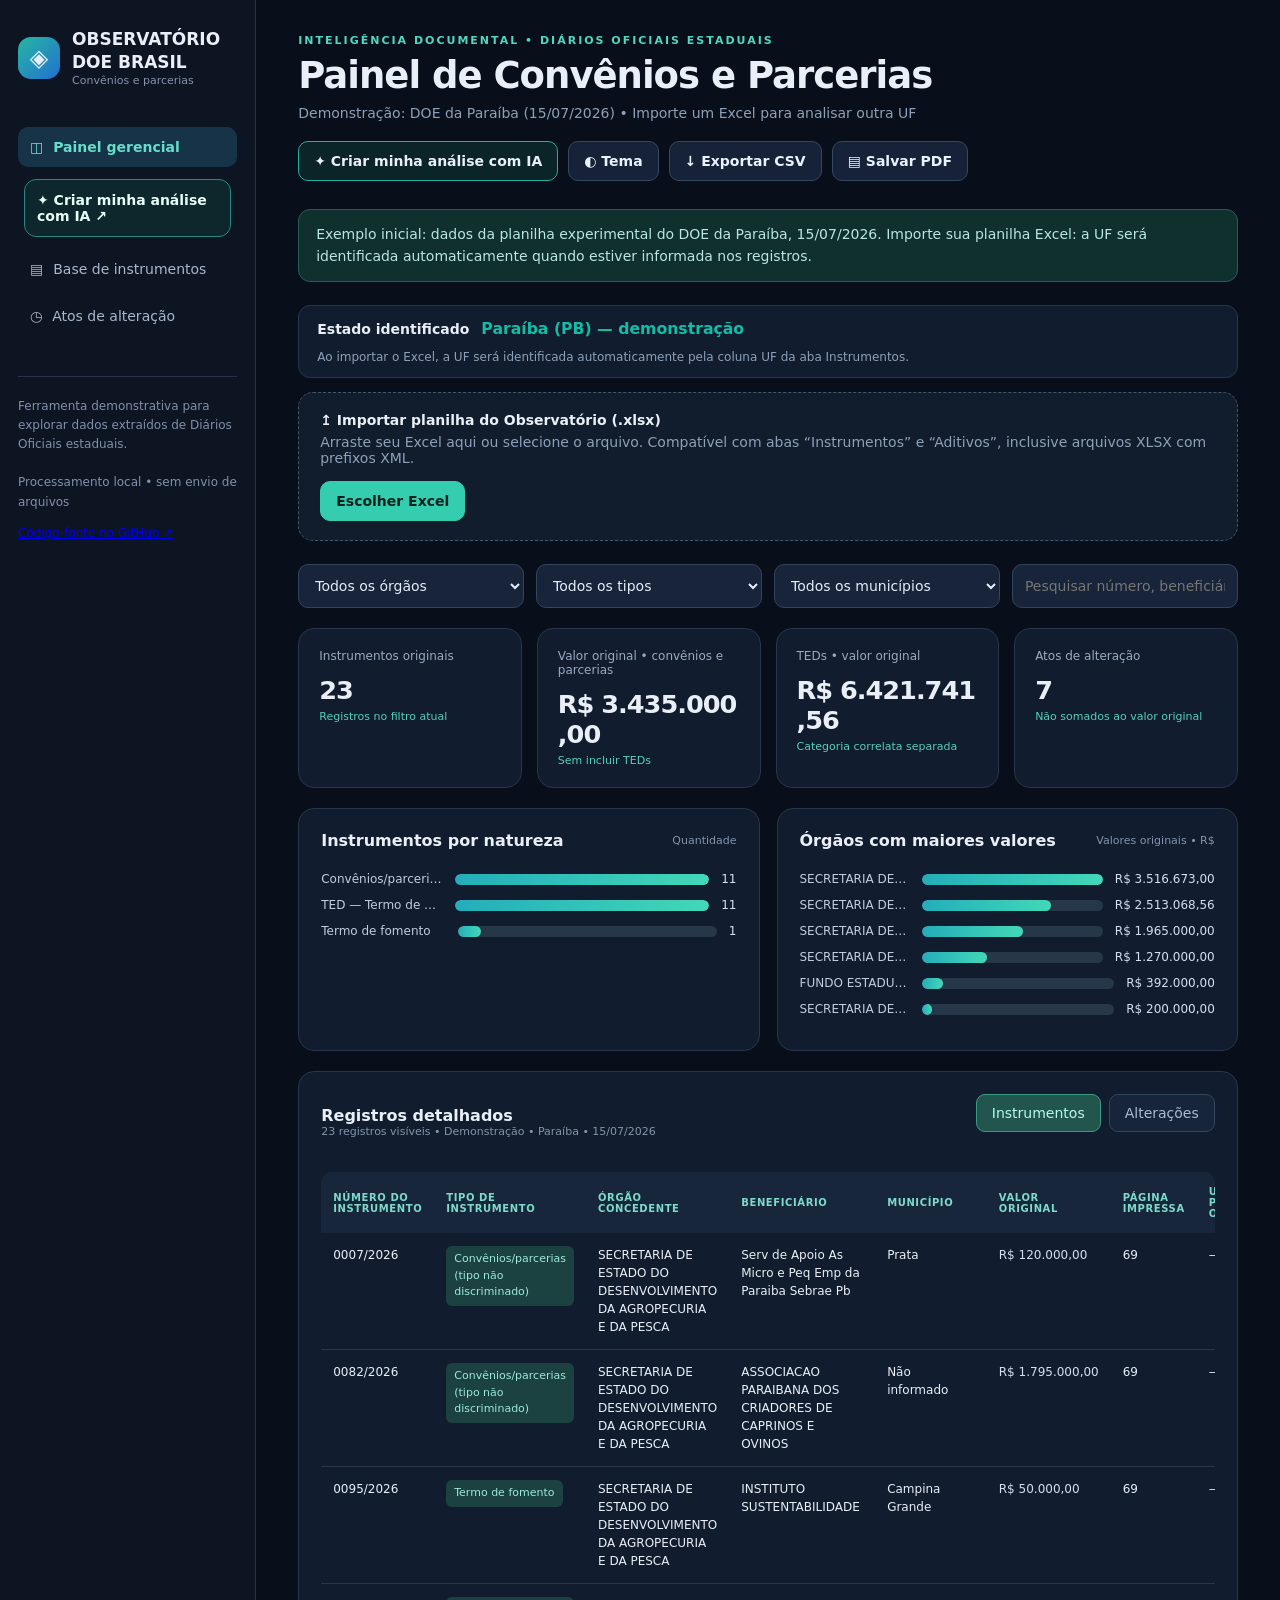
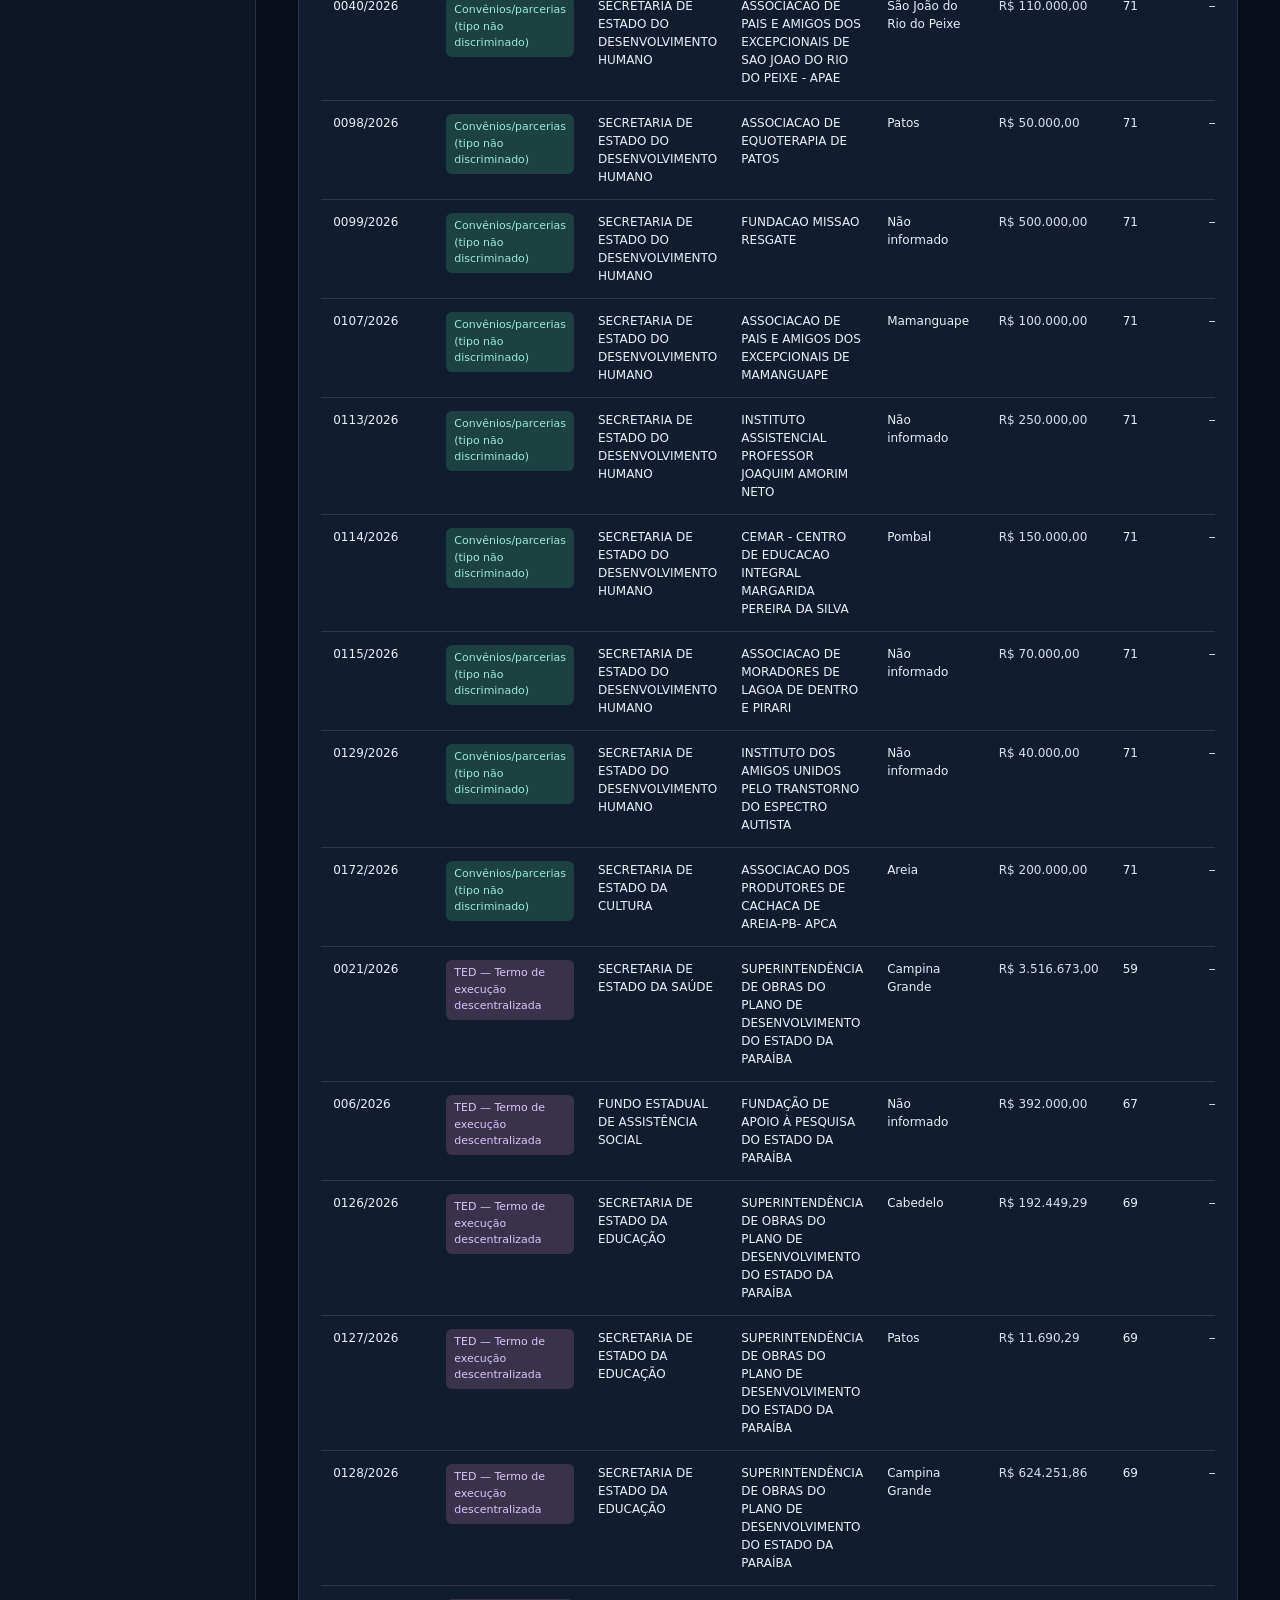
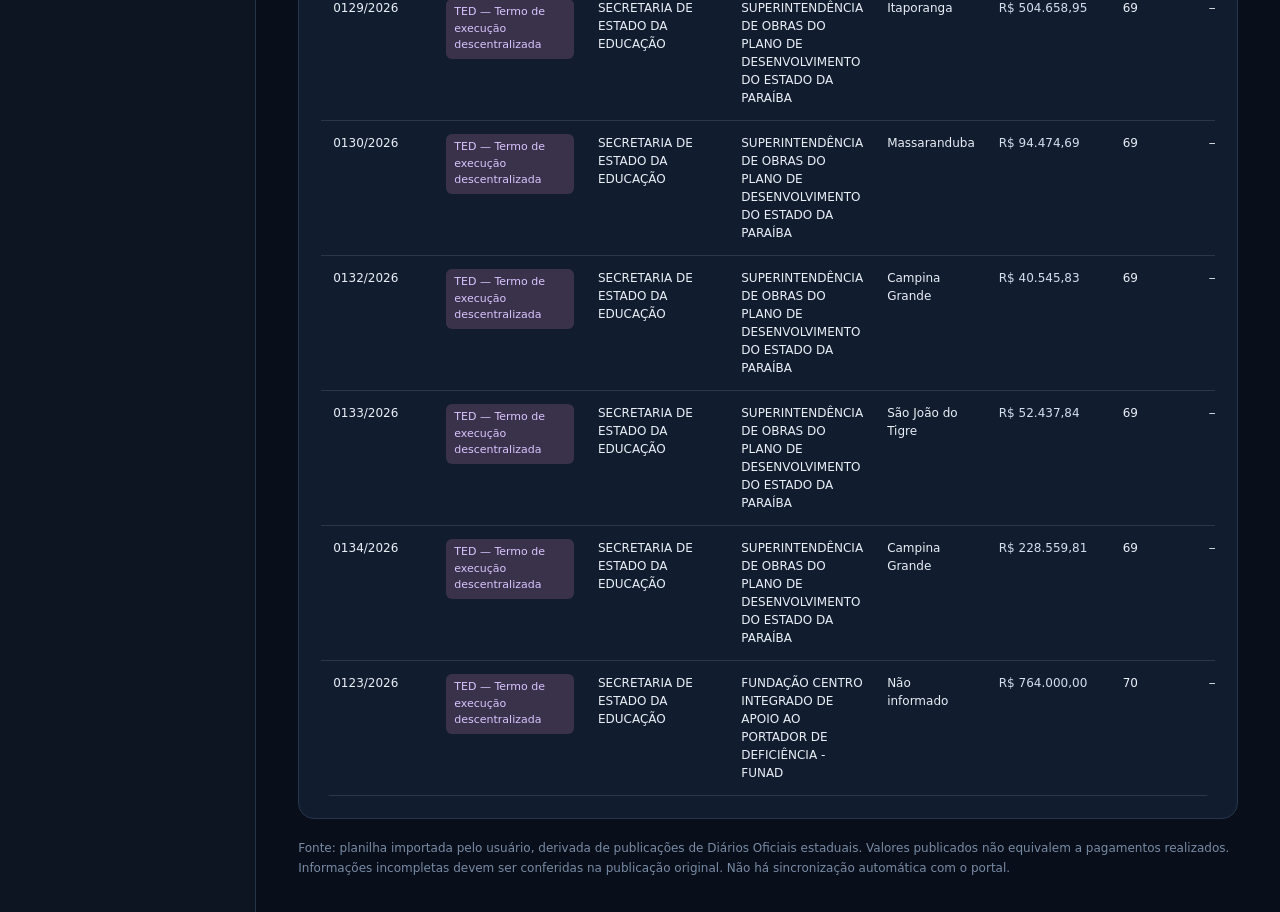
==== commit f7359826: "Atualiza seguranca e estrutura do Observatorio DOE Brasil" ====
--- a/index.html
+++ b/index.html
@@ -1,19 +1,339 @@
-<!doctype html><html lang="pt-BR"><head><meta charset="utf-8"/><meta name="viewport" content="width=device-width, initial-scale=1"/><title>Observatório DOE Brasil • Convênios e Parcerias</title><style>
-:root{font-family:Inter,system-ui,-apple-system,"Segoe UI",sans-serif;color:#e9eef7;background:#090f1a;font-size:14px}*{box-sizing:border-box}body{margin:0}button,select,input{font:inherit}button{cursor:pointer}.app{display:flex;min-height:100vh}.side{width:256px;background:#0d1523;border-right:1px solid #263346;padding:28px 18px;flex-shrink:0}.brand{display:flex;align-items:center;gap:12px;margin-bottom:38px;font-weight:850;font-size:17px;line-height:1.35}.emblem{height:42px;width:42px;border-radius:13px;background:linear-gradient(135deg,#26b6a2,#2271d1);display:grid;place-items:center;font-size:24px}.sub{font-size:11px;color:#8593ac;font-weight:500}.nav{display:flex;align-items:center;gap:10px;border-radius:10px;padding:12px;margin-bottom:7px;color:#a8b6cb}.nav.active{background:#163348;color:#65dfca;font-weight:700}.sidefoot{margin-top:40px;border-top:1px solid #263346;padding-top:20px;color:#8090a9;font-size:12px;line-height:1.6}.main{flex:1;min-width:0;padding:34px clamp(18px,3.3vw,54px);max-width:1750px;margin:auto}.top{display:flex;justify-content:space-between;align-items:flex-start;gap:20px;flex-wrap:wrap;margin-bottom:28px}.eyebrow{text-transform:uppercase;letter-spacing:2px;color:#50d7bf;font-size:11px;font-weight:800}.top h1{margin:7px 0 8px;font-size:clamp(25px,3vw,37px);letter-spacing:-1px}.muted{color:#8da0b9}.actions{display:flex;gap:10px;flex-wrap:wrap}.btn{border:1px solid #364861;border-radius:10px;color:#e9f3ff;padding:11px 15px;background:#162237;display:inline-flex;gap:9px;align-items:center;font-weight:650}.btn.primary{background:#34cdb0;color:#08211d;border-color:#34cdb0}.btn:hover{filter:brightness(1.13)}.info{border:1px solid #235e5c;background:#10302e;color:#b9e6df;padding:14px 17px;border-radius:12px;margin:0 0 23px;line-height:1.55}.uploader{border:1px dashed #3f5870;background:#111d2c;border-radius:15px;display:flex;justify-content:space-between;align-items:center;gap:15px;padding:19px 21px;margin-bottom:23px;flex-wrap:wrap}.uploader.drag{outline:3px solid #34cdb0}.uploader strong{display:block;margin-bottom:6px}.filters{display:grid;grid-template-columns:repeat(4,minmax(0,1fr));gap:12px;margin-bottom:20px}.control{width:100%;color:#e3edf9;background:#17243a;border:1px solid #33455d;border-radius:10px;padding:12px;min-height:44px;min-width:0}.control option{background:#17243a}.kpis{display:grid;grid-template-columns:repeat(4,minmax(0,1fr));gap:15px;margin-bottom:20px}.tile,.panel{background:#111d2e;border:1px solid #26364c;border-radius:16px}.tile{padding:20px;min-width:0}.tile .label{font-size:12px;color:#9aaac1}.tile .value{font-size:clamp(21px,2vw,30px);letter-spacing:-1px;font-weight:790;margin:12px 0 5px;overflow-wrap:anywhere}.tile .detail{font-size:11px;color:#54ceb8}.two{display:grid;grid-template-columns:1fr 1fr;gap:17px;margin-bottom:20px}.panel{padding:22px;min-width:0}.panelhead{display:flex;justify-content:space-between;gap:14px;align-items:center;margin-bottom:22px}.panel h2{font-size:16px;margin:0}.mini{font-size:11px;color:#8394ac}.barrow{display:grid;grid-template-columns:minmax(110px,1.2fr) 2.5fr auto;align-items:center;gap:12px;margin:12px 0;font-size:12px}.barlabel{overflow:hidden;text-overflow:ellipsis;white-space:nowrap;color:#c1cddd}.track{height:11px;background:#27374a;border-radius:6px;overflow:hidden}.fill{height:100%;background:linear-gradient(90deg,#24adba,#42d8b8);border-radius:6px}.num{color:#d3dfed;font-variant-numeric:tabular-nums}.tablewrap{overflow-x:auto;border-radius:11px}table{width:100%;border-collapse:collapse;min-width:850px;font-size:12px}th{color:#7edacb;text-transform:uppercase;letter-spacing:.6px;text-align:left;font-size:10px;background:#17263a;padding:14px 12px}td{padding:13px 12px;border-bottom:1px solid #29374c;vertical-align:top;max-width:290px;line-height:1.5}tr:hover td{background:#182940}.pill{display:inline-flex;padding:5px 8px;border-radius:6px;background:#1b4140;color:#9ce9d8;font-size:11px}.pill.alt{background:#3a324b;color:#d9c5ff}.link{color:#53d7c4;text-decoration:underline}.footer{color:#788ba5;font-size:12px;margin-top:20px;line-height:1.6}.hidden{display:none!important}.empty{padding:30px;text-align:center;color:#9baec5}.tabbar{display:flex;gap:8px;margin-bottom:18px}.tab{border:1px solid #33465c;background:#16253a;color:#aabbd0;border-radius:9px;padding:10px 15px}.tab.on{background:#22554c;color:#b9f9eb;border-color:#3d9a87}.warning{color:#f6c77e}.right{margin-left:auto}.count{font-size:12px;color:#8497b1}body.light{background:#edf3f8;color:#12243c}body.light .side{background:#fff;border-color:#dbe3ed}body.light .tile,body.light .panel,body.light .uploader{background:#fff;border-color:#dbe3ed}body.light .control,body.light .btn,body.light .tab{background:#f5f8fb;border-color:#d4dfe9;color:#20324b}body.light .nav{color:#40526a}body.light .nav.active{background:#e1faf2;color:#1c7e70}body.light td{border-color:#e8edf3}body.light tr:hover td{background:#f2f7fa}body.light th{background:#eaf4f5;color:#236d68}body.light .muted,body.light .barlabel,body.light .num{color:#53657d}body.light .info{background:#e1f8f2;color:#215e51}body.light .track{background:#e1eaf1}body.light .sidefoot{color:#53657d}@media(max-width:1050px){.side{width:80px;padding:25px 11px}.side .brand .word,.side .nav span,.sidefoot{display:none}.side .brand{justify-content:center}.nav{justify-content:center}.main{padding:24px}.kpis{grid-template-columns:repeat(2,1fr)}}@media(max-width:700px){.side{display:none}.filters,.two{grid-template-columns:1fr}.kpis{grid-template-columns:repeat(2,minmax(0,1fr))}.tile{padding:13px}.panel{padding:14px}.main{padding:17px}.barrow{grid-template-columns:90px 1fr auto}.actions{width:100%}.top h1{font-size:27px}}@media print{*{print-color-adjust:exact!important;-webkit-print-color-adjust:exact!important}body{background:#fff!important;color:#111!important}.side,.actions,.uploader,.filters,.tabbar,.tabletools,.footer,.info{display:none!important}.main{padding:0}.tile,.panel{break-inside:avoid;background:#fff!important;color:#111!important;border:1px solid #ccd4db!important}.label,.muted,.mini,.num,.barlabel{color:#333!important}.two{grid-template-columns:1fr 1fr}.kpis{grid-template-columns:repeat(4,1fr)}.panel{margin-bottom:12px}td,th{color:#111!important;border-color:#ddd!important}table{min-width:0;font-size:8px}td,th{padding:5px}.top h1{font-size:22px}.tablewrap{overflow:visible}}
-.statebox{display:flex;gap:12px;align-items:center;flex-wrap:wrap;margin-bottom:14px;background:#111d2e;border:1px solid #26364c;padding:13px 18px;border-radius:12px}.statebox select{width:105px}.statebox .muted{font-size:12px}body.light .statebox{background:white;border-color:#dbe3ed}@media print{.statebox{display:none!important}}
-.guide-side-link{display:block;text-decoration:none;color:#e8fdf8;border:1px solid #2b887e;background:rgba(16,185,129,.11);border-radius:12px;padding:12px;margin:12px 6px;font-weight:700}.guide-side-link:hover{background:rgba(16,185,129,.2)}.guide-top-link{display:inline-flex;align-items:center;text-decoration:none;border:1px solid #22af9f!important;background:rgba(16,185,129,.12)!important;color:inherit!important;font-weight:700}.guide-top-link:hover{filter:brightness(1.2)}@media(max-width:850px){.guide-top-link{font-size:12px;padding:9px}}
-</style></head><body><div class="app"><aside class="side"><div class="brand"><div class="emblem">◈</div><div class="word">OBSERVATÓRIO<br>DOE BRASIL<div class="sub">Convênios e parcerias</div></div></div><div class="nav active">◫ <span>Painel gerencial</span></div><a class="guide-side-link" href="como-usar.html">✦ <span>Criar minha análise com IA</span> ↗</a><div class="nav">▤ <span>Base de instrumentos</span></div><div class="nav">◷ <span>Atos de alteração</span></div><div class="sidefoot">Ferramenta demonstrativa para explorar dados extraídos de Diários Oficiais estaduais.<br><br>Processamento local • sem envio de arquivos</div></aside><main class="main"><div class="top"><div><div class="eyebrow">INTELIGÊNCIA DOCUMENTAL • DIÁRIOS OFICIAIS ESTADUAIS</div><h1>Painel de Convênios e Parcerias</h1><div class="muted" id="subtitle">Dados publicados no Diário Oficial • importação local</div></div><div class="actions"><a class="btn guide-top-link" href="como-usar.html">✦ Criar minha análise com IA</a><button class="btn" id="theme">◐ Tema</button><button class="btn" id="export">↓ Exportar CSV</button><button class="btn" id="print">▤ Salvar PDF</button></div></div><div class="info" id="status">Exemplo inicial: dados da planilha experimental do DOE da Paraíba, 15/07/2026. Importe sua planilha Excel: a UF será identificada automaticamente quando estiver informada nos registros.</div><div class="statebox" aria-live="polite"><strong>Estado identificado</strong><strong id="ufDetected" style="color:#12bca7;font-size:1.12rem">Paraíba (PB) — demonstração</strong><span class="muted" id="ufHelp">Ao importar o Excel, a UF será identificada automaticamente pela coluna UF da aba Instrumentos.</span><div id="ufFallback" style="display:none;margin-top:8px"><label for="uf">UF não identificada: selecione manualmente, se souber</label> <select id="uf" class="control" aria-label="Unidade federativa"><option value="">Não informado</option><option value="AC">AC</option><option value="AL">AL</option><option value="AP">AP</option><option value="AM">AM</option><option value="BA">BA</option><option value="CE">CE</option><option value="DF">DF</option><option value="ES">ES</option><option value="GO">GO</option><option value="MA">MA</option><option value="MT">MT</option><option value="MS">MS</option><option value="MG">MG</option><option value="PA">PA</option><option value="PB">PB</option><option value="PR">PR</option><option value="PE">PE</option><option value="PI">PI</option><option value="RJ">RJ</option><option value="RN">RN</option><option value="RS">RS</option><option value="RO">RO</option><option value="RR">RR</option><option value="SC">SC</option><option value="SP">SP</option><option value="SE">SE</option><option value="TO">TO</option></select></div></div><div class="uploader" id="drop"><div><strong>↥ Importar planilha do Observatório (.xlsx)</strong><div class="muted">Arraste seu Excel aqui ou selecione o arquivo. Compatível com abas “Instrumentos” e “Aditivos”, inclusive arquivos XLSX com prefixos XML.</div></div><div><button class="btn primary" id="pick">Escolher Excel</button><input type="file" id="file" accept=".xlsx" hidden></div></div><div class="filters"><select class="control" id="org"><option value="">Todos os órgãos</option></select><select class="control" id="cat"><option value="">Todos os tipos</option></select><select class="control" id="city"><option value="">Todos os municípios</option></select><input class="control" id="search" placeholder="Pesquisar número, beneficiário, objeto..."></div><section class="kpis"><div class="tile"><div class="label">Instrumentos originais</div><div class="value" id="k1">—</div><div class="detail">Registros no filtro atual</div></div><div class="tile"><div class="label">Valor original • convênios e parcerias</div><div class="value" id="k2">—</div><div class="detail">Sem incluir TEDs</div></div><div class="tile"><div class="label">TEDs • valor original</div><div class="value" id="k3">—</div><div class="detail">Categoria correlata separada</div></div><div class="tile"><div class="label">Atos de alteração</div><div class="value" id="k4">—</div><div class="detail">Não somados ao valor original</div></div></section><section class="two"><div class="panel"><div class="panelhead"><h2>Instrumentos por natureza</h2><span class="mini">Quantidade</span></div><div id="categoryChart"></div></div><div class="panel"><div class="panelhead"><h2>Órgãos com maiores valores</h2><span class="mini">Valores originais • R$</span></div><div id="orgChart"></div></div></section><section class="panel"><div class="panelhead"><div><h2>Registros detalhados</h2><div class="mini" id="counts">—</div></div><div class="tabbar"><button class="tab on" id="tabInstrumentos">Instrumentos</button><button class="tab" id="tabAditivos">Alterações</button></div></div><div class="tablewrap" id="table"></div></section><div class="footer">Fonte: planilha importada pelo usuário, derivada de publicações de Diários Oficiais estaduais. Valores publicados não equivalem a pagamentos realizados. Informações incompletas devem ser conferidas na publicação original. Não há sincronização automática com o portal.</div></main></div><script>/*!
+<!DOCTYPE html>
+<html lang="pt-BR">
+ <head>
+  <meta charset="utf-8"/>
+  <meta content="width=device-width, initial-scale=1" name="viewport"/>
+  <meta content="default-src 'none'; script-src 'self'; style-src 'self'; img-src 'self' data:; font-src 'self'; connect-src 'none'; object-src 'none'; base-uri 'none'; form-action 'none'; frame-src 'none'; worker-src 'none'; manifest-src 'none'" http-equiv="Content-Security-Policy"/>
+  <title>
+   Observat&oacute;rio DOE Brasil &bull; Conv&ecirc;nios e Parcerias
+  </title>
+  <link href="assets/dashboard.css" rel="stylesheet"/>
+  <script defer="" src="assets/vendor/jszip.min.js">
+  </script>
+  <script defer="" src="assets/demo-data.js">
+  </script>
+  <script defer="" src="assets/dashboard.js">
+  </script>
+ </head>
+ <body>
+  <div class="app">
+   <aside class="side">
+    <div class="brand">
+     <div class="emblem">
+      ◈
+     </div>
+     <div class="word">
+      OBSERVAT&Oacute;RIO
+      <br/>
+      DOE BRASIL
+      <div class="sub">
+       Conv&ecirc;nios e parcerias
+      </div>
+     </div>
+    </div>
+    <div class="nav active">
+     ◫
+     <span>
+      Painel gerencial
+     </span>
+    </div>
+    <a class="guide-side-link" href="como-usar.html">
+     ✦
+     <span>
+      Criar minha an&aacute;lise com IA
+     </span>
+     &nearrow;
+    </a>
+    <div class="nav">
+     ▤
+     <span>
+      Base de instrumentos
+     </span>
+    </div>
+    <div class="nav">
+     ◷
+     <span>
+      Atos de altera&ccedil;&atilde;o
+     </span>
+    </div>
+    <div class="sidefoot">
+     Ferramenta demonstrativa para explorar dados extra&iacute;dos de Di&aacute;rios Oficiais estaduais.
+     <br/>
+     <br/>
+     Processamento local &bull; sem envio de arquivos
+     <p>
+      <a class="repo-link" href="https://github.com/kaiooeduardoo/cursoesafi" rel="noopener noreferrer" target="_blank">
+       C&oacute;digo-fonte no GitHub &nearrow;
+      </a>
+     </p>
+    </div>
+   </aside>
+   <main class="main">
+    <div class="top">
+     <div>
+      <div class="eyebrow">
+       INTELIG&Ecirc;NCIA DOCUMENTAL &bull; DI&Aacute;RIOS OFICIAIS ESTADUAIS
+      </div>
+      <h1>
+       Painel de Conv&ecirc;nios e Parcerias
+      </h1>
+      <div class="muted" id="subtitle">
+       Dados publicados no Di&aacute;rio Oficial &bull; importa&ccedil;&atilde;o local
+      </div>
+     </div>
+     <div class="actions">
+      <a class="btn guide-top-link" href="como-usar.html" title="Guia para criar sua an&aacute;lise com IA">
+       ✦ Criar minha an&aacute;lise com IA
+      </a>
+      <button class="btn" id="theme">
+       ◐ Tema
+      </button>
+      <button class="btn" id="export">
+       &darr; Exportar CSV
+      </button>
+      <button class="btn" id="print">
+       ▤ Salvar PDF
+      </button>
+     </div>
+    </div>
+    <div class="info" id="status">
+     Exemplo inicial: dados da planilha experimental do DOE da Para&iacute;ba, 15/07/2026. Importe sua planilha Excel: a UF ser&aacute; identificada automaticamente quando estiver informada nos registros.
+    </div>
+    <div aria-live="polite" class="statebox">
+     <strong>
+      Estado identificado
+     </strong>
+     <strong class="uf-emphasis" id="ufDetected">
+      Para&iacute;ba (PB) &mdash; demonstra&ccedil;&atilde;o
+     </strong>
+     <span class="muted" id="ufHelp">
+      Ao importar o Excel, a UF ser&aacute; identificada automaticamente pela coluna UF da aba Instrumentos.
+     </span>
+     <div class="uf-fallback" id="ufFallback">
+      <label for="uf">
+       UF n&atilde;o identificada: selecione manualmente, se souber
+      </label>
+      <select aria-label="Unidade federativa" class="control" id="uf">
+       <option value="">
+        N&atilde;o informado
+       </option>
+       <option value="AC">
+        AC
+       </option>
+       <option value="AL">
+        AL
+       </option>
+       <option value="AP">
+        AP
+       </option>
+       <option value="AM">
+        AM
+       </option>
+       <option value="BA">
+        BA
+       </option>
+       <option value="CE">
+        CE
+       </option>
+       <option value="DF">
+        DF
+       </option>
+       <option value="ES">
+        ES
+       </option>
+       <option value="GO">
+        GO
+       </option>
+       <option value="MA">
+        MA
+       </option>
+       <option value="MT">
+        MT
+       </option>
+       <option value="MS">
+        MS
+       </option>
+       <option value="MG">
+        MG
+       </option>
+       <option value="PA">
+        PA
+       </option>
+       <option value="PB">
+        PB
+       </option>
+       <option value="PR">
+        PR
+       </option>
+       <option value="PE">
+        PE
+       </option>
+       <option value="PI">
+        PI
+       </option>
+       <option value="RJ">
+        RJ
+       </option>
+       <option value="RN">
+        RN
+       </option>
+       <option value="RS">
+        RS
+       </option>
+       <option value="RO">
+        RO
+       </option>
+       <option value="RR">
+        RR
+       </option>
+       <option value="SC">
+        SC
+       </option>
+       <option value="SP">
+        SP
+       </option>
+       <option value="SE">
+        SE
+       </option>
+       <option value="TO">
+        TO
+       </option>
+      </select>
+     </div>
+    </div>
+    <div class="uploader" id="drop">
+     <div>
+      <strong>
+       &mapstoup; Importar planilha do Observat&oacute;rio (.xlsx)
+      </strong>
+      <div class="muted">
+       Arraste seu Excel aqui ou selecione o arquivo. Compat&iacute;vel com abas &ldquo;Instrumentos&rdquo; e &ldquo;Aditivos&rdquo;, inclusive arquivos XLSX com prefixos XML.
+      </div>
+     </div>
+     <div>
+      <button class="btn primary" id="pick">
+       Escolher Excel
+      </button>
+      <input accept=".xlsx" hidden="" id="file" type="file"/>
+     </div>
+    </div>
+    <div class="filters">
+     <select class="control" id="org">
+      <option value="">
+       Todos os &oacute;rg&atilde;os
+      </option>
+     </select>
+     <select class="control" id="cat">
+      <option value="">
+       Todos os tipos
+      </option>
+     </select>
+     <select class="control" id="city">
+      <option value="">
+       Todos os munic&iacute;pios
+      </option>
+     </select>
+     <input class="control" id="search" placeholder="Pesquisar n&uacute;mero, benefici&aacute;rio, objeto..."/>
+    </div>
+    <section class="kpis">
+     <div class="tile">
+      <div class="label">
+       Instrumentos originais
+      </div>
+      <div class="value" id="k1">
+       &mdash;
+      </div>
+      <div class="detail">
+       Registros no filtro atual
+      </div>
+     </div>
+     <div class="tile">
+      <div class="label">
+       Valor original &bull; conv&ecirc;nios e parcerias
+      </div>
+      <div class="value" id="k2">
+       &mdash;
+      </div>
+      <div class="detail">
+       Sem incluir TEDs
+      </div>
+     </div>
+     <div class="tile">
+      <div class="label">
+       TEDs &bull; valor original
+      </div>
+      <div class="value" id="k3">
+       &mdash;
+      </div>
+      <div class="detail">
+       Categoria correlata separada
+      </div>
+     </div>
+     <div class="tile">
+      <div class="label">
+       Atos de altera&ccedil;&atilde;o
+      </div>
+      <div class="value" id="k4">
+       &mdash;
+      </div>
+      <div class="detail">
+       N&atilde;o somados ao valor original
+      </div>
+     </div>
+    </section>
+    <section class="two">
+     <div class="panel">
+      <div class="panelhead">
+       <h2>
+        Instrumentos por natureza
+       </h2>
+       <span class="mini">
+        Quantidade
+       </span>
+      </div>
+      <div id="categoryChart">
+      </div>
+     </div>
+     <div class="panel">
+      <div class="panelhead">
+       <h2>
+        &Oacute;rg&atilde;os com maiores valores
+       </h2>
+       <span class="mini">
+        Valores originais &bull; R$
+       </span>
+      </div>
+      <div id="orgChart">
+      </div>
+     </div>
+    </section>
+    <section class="panel">
+     <div class="panelhead">
+      <div>
+       <h2>
+        Registros detalhados
+       </h2>
+       <div class="mini" id="counts">
+        &mdash;
+       </div>
+      </div>
+      <div class="tabbar">
+       <button class="tab on" id="tabInstrumentos">
+        Instrumentos
+       </button>
+       <button class="tab" id="tabAditivos">
+        Altera&ccedil;&otilde;es
+       </button>
+      </div>
+     </div>
+     <div class="tablewrap" id="table">
+     </div>
+    </section>
+    <div class="footer">
+     Fonte: planilha importada pelo usu&aacute;rio, derivada de publica&ccedil;&otilde;es de Di&aacute;rios Oficiais estaduais. Valores publicados n&atilde;o equivalem a pagamentos realizados. Informa&ccedil;&otilde;es incompletas devem ser conferidas na publica&ccedil;&atilde;o original. N&atilde;o h&aacute; sincroniza&ccedil;&atilde;o autom&aacute;tica com o portal.
+    </div>
+   </main>
+  </div>
+ </body>
+</html>
 
-JSZip v3.10.1 - A JavaScript class for generating and reading zip files
-<http://stuartk.com/jszip>
-
-(c) 2009-2016 Stuart Knightley <stuart [at] stuartk.com>
-Dual licenced under the MIT license or GPLv3. See https://raw.github.com/Stuk/jszip/main/LICENSE.markdown.
-
-JSZip uses the library pako released under the MIT license :
-https://github.com/nodeca/pako/blob/main/LICENSE
-*/
-
-!function(e){if("object"==typeof exports&&"undefined"!=typeof module)module.exports=e();else if("function"==typeof define&&define.amd)define([],e);else{("undefined"!=typeof window?window:"undefined"!=typeof global?global:"undefined"!=typeof self?self:this).JSZip=e()}}(function(){return function s(a,o,h){function u(r,e){if(!o[r]){if(!a[r]){var t="function"==typeof require&&require;if(!e&&t)return t(r,!0);if(l)return l(r,!0);var n=new Error("Cannot find module '"+r+"'");throw n.code="MODULE_NOT_FOUND",n}var i=o[r]={exports:{}};a[r][0].call(i.exports,function(e){var t=a[r][1][e];return u(t||e)},i,i.exports,s,a,o,h)}return o[r].exports}for(var l="function"==typeof require&&require,e=0;e<h.length;e++)u(h[e]);return u}({1:[function(e,t,r){"use strict";var d=e("./utils"),c=e("./support"),p="ABCDEFGHIJKLMNOPQRSTUVWXYZabcdefghijklmnopqrstuvwxyz0123456789+/=";r.encode=function(e){for(var t,r,n,i,s,a,o,h=[],u=0,l=e.length,f=l,c="string"!==d.getTypeOf(e);u<e.length;)f=l-u,n=c?(t=e[u++],r=u<l?e[u++]:0,u<l?e[u++]:0):(t=e.charCodeAt(u++),r=u<l?e.charCodeAt(u++):0,u<l?e.charCodeAt(u++):0),i=t>>2,s=(3&t)<<4|r>>4,a=1<f?(15&r)<<2|n>>6:64,o=2<f?63&n:64,h.push(p.charAt(i)+p.charAt(s)+p.charAt(a)+p.charAt(o));return h.join("")},r.decode=function(e){var t,r,n,i,s,a,o=0,h=0,u="data:";if(e.substr(0,u.length)===u)throw new Error("Invalid base64 input, it looks like a data url.");var l,f=3*(e=e.replace(/[^A-Za-z0-9+/=]/g,"")).length/4;if(e.charAt(e.length-1)===p.charAt(64)&&f--,e.charAt(e.length-2)===p.charAt(64)&&f--,f%1!=0)throw new Error("Invalid base64 input, bad content length.");for(l=c.uint8array?new Uint8Array(0|f):new Array(0|f);o<e.length;)t=p.indexOf(e.charAt(o++))<<2|(i=p.indexOf(e.charAt(o++)))>>4,r=(15&i)<<4|(s=p.indexOf(e.charAt(o++)))>>2,n=(3&s)<<6|(a=p.indexOf(e.charAt(o++))),l[h++]=t,64!==s&&(l[h++]=r),64!==a&&(l[h++]=n);return l}},{"./support":30,"./utils":32}],2:[function(e,t,r){"use strict";var n=e("./external"),i=e("./stream/DataWorker"),s=e("./stream/Crc32Probe"),a=e("./stream/DataLengthProbe");function o(e,t,r,n,i){this.compressedSize=e,this.uncompressedSize=t,this.crc32=r,this.compression=n,this.compressedContent=i}o.prototype={getContentWorker:function(){var e=new i(n.Promise.resolve(this.compressedContent)).pipe(this.compression.uncompressWorker()).pipe(new a("data_length")),t=this;return e.on("end",function(){if(this.streamInfo.data_length!==t.uncompressedSize)throw new Error("Bug : uncompressed data size mismatch")}),e},getCompressedWorker:function(){return new i(n.Promise.resolve(this.compressedContent)).withStreamInfo("compressedSize",this.compressedSize).withStreamInfo("uncompressedSize",this.uncompressedSize).withStreamInfo("crc32",this.crc32).withStreamInfo("compression",this.compression)}},o.createWorkerFrom=function(e,t,r){return e.pipe(new s).pipe(new a("uncompressedSize")).pipe(t.compressWorker(r)).pipe(new a("compressedSize")).withStreamInfo("compression",t)},t.exports=o},{"./external":6,"./stream/Crc32Probe":25,"./stream/DataLengthProbe":26,"./stream/DataWorker":27}],3:[function(e,t,r){"use strict";var n=e("./stream/GenericWorker");r.STORE={magic:"\0\0",compressWorker:function(){return new n("STORE compression")},uncompressWorker:function(){return new n("STORE decompression")}},r.DEFLATE=e("./flate")},{"./flate":7,"./stream/GenericWorker":28}],4:[function(e,t,r){"use strict";var n=e("./utils");var o=function(){for(var e,t=[],r=0;r<256;r++){e=r;for(var n=0;n<8;n++)e=1&e?3988292384^e>>>1:e>>>1;t[r]=e}return t}();t.exports=function(e,t){return void 0!==e&&e.length?"string"!==n.getTypeOf(e)?function(e,t,r,n){var i=o,s=n+r;e^=-1;for(var a=n;a<s;a++)e=e>>>8^i[255&(e^t[a])];return-1^e}(0|t,e,e.length,0):function(e,t,r,n){var i=o,s=n+r;e^=-1;for(var a=n;a<s;a++)e=e>>>8^i[255&(e^t.charCodeAt(a))];return-1^e}(0|t,e,e.length,0):0}},{"./utils":32}],5:[function(e,t,r){"use strict";r.base64=!1,r.binary=!1,r.dir=!1,r.createFolders=!0,r.date=null,r.compression=null,r.compressionOptions=null,r.comment=null,r.unixPermissions=null,r.dosPermissions=null},{}],6:[function(e,t,r){"use strict";var n=null;n="undefined"!=typeof Promise?Promise:e("lie"),t.exports={Promise:n}},{lie:37}],7:[function(e,t,r){"use strict";var n="undefined"!=typeof Uint8Array&&"undefined"!=typeof Uint16Array&&"undefined"!=typeof Uint32Array,i=e("pako"),s=e("./utils"),a=e("./stream/GenericWorker"),o=n?"uint8array":"array";function h(e,t){a.call(this,"FlateWorker/"+e),this._pako=null,this._pakoAction=e,this._pakoOptions=t,this.meta={}}r.magic="\b\0",s.inherits(h,a),h.prototype.processChunk=function(e){this.meta=e.meta,null===this._pako&&this._createPako(),this._pako.push(s.transformTo(o,e.data),!1)},h.prototype.flush=function(){a.prototype.flush.call(this),null===this._pako&&this._createPako(),this._pako.push([],!0)},h.prototype.cleanUp=function(){a.prototype.cleanUp.call(this),this._pako=null},h.prototype._createPako=function(){this._pako=new i[this._pakoAction]({raw:!0,level:this._pakoOptions.level||-1});var t=this;this._pako.onData=function(e){t.push({data:e,meta:t.meta})}},r.compressWorker=function(e){return new h("Deflate",e)},r.uncompressWorker=function(){return new h("Inflate",{})}},{"./stream/GenericWorker":28,"./utils":32,pako:38}],8:[function(e,t,r){"use strict";function A(e,t){var r,n="";for(r=0;r<t;r++)n+=String.fromCharCode(255&e),e>>>=8;return n}function n(e,t,r,n,i,s){var a,o,h=e.file,u=e.compression,l=s!==O.utf8encode,f=I.transformTo("string",s(h.name)),c=I.transformTo("string",O.utf8encode(h.name)),d=h.comment,p=I.transformTo("string",s(d)),m=I.transformTo("string",O.utf8encode(d)),_=c.length!==h.name.length,g=m.length!==d.length,b="",v="",y="",w=h.dir,k=h.date,x={crc32:0,compressedSize:0,uncompressedSize:0};t&&!r||(x.crc32=e.crc32,x.compressedSize=e.compressedSize,x.uncompressedSize=e.uncompressedSize);var S=0;t&&(S|=8),l||!_&&!g||(S|=2048);var z=0,C=0;w&&(z|=16),"UNIX"===i?(C=798,z|=function(e,t){var r=e;return e||(r=t?16893:33204),(65535&r)<<16}(h.unixPermissions,w)):(C=20,z|=function(e){return 63&(e||0)}(h.dosPermissions)),a=k.getUTCHours(),a<<=6,a|=k.getUTCMinutes(),a<<=5,a|=k.getUTCSeconds()/2,o=k.getUTCFullYear()-1980,o<<=4,o|=k.getUTCMonth()+1,o<<=5,o|=k.getUTCDate(),_&&(v=A(1,1)+A(B(f),4)+c,b+="up"+A(v.length,2)+v),g&&(y=A(1,1)+A(B(p),4)+m,b+="uc"+A(y.length,2)+y);var E="";return E+="\n\0",E+=A(S,2),E+=u.magic,E+=A(a,2),E+=A(o,2),E+=A(x.crc32,4),E+=A(x.compressedSize,4),E+=A(x.uncompressedSize,4),E+=A(f.length,2),E+=A(b.length,2),{fileRecord:R.LOCAL_FILE_HEADER+E+f+b,dirRecord:R.CENTRAL_FILE_HEADER+A(C,2)+E+A(p.length,2)+"\0\0\0\0"+A(z,4)+A(n,4)+f+b+p}}var I=e("../utils"),i=e("../stream/GenericWorker"),O=e("../utf8"),B=e("../crc32"),R=e("../signature");function s(e,t,r,n){i.call(this,"ZipFileWorker"),this.bytesWritten=0,this.zipComment=t,this.zipPlatform=r,this.encodeFileName=n,this.streamFiles=e,this.accumulate=!1,this.contentBuffer=[],this.dirRecords=[],this.currentSourceOffset=0,this.entriesCount=0,this.currentFile=null,this._sources=[]}I.inherits(s,i),s.prototype.push=function(e){var t=e.meta.percent||0,r=this.entriesCount,n=this._sources.length;this.accumulate?this.contentBuffer.push(e):(this.bytesWritten+=e.data.length,i.prototype.push.call(this,{data:e.data,meta:{currentFile:this.currentFile,percent:r?(t+100*(r-n-1))/r:100}}))},s.prototype.openedSource=function(e){this.currentSourceOffset=this.bytesWritten,this.currentFile=e.file.name;var t=this.streamFiles&&!e.file.dir;if(t){var r=n(e,t,!1,this.currentSourceOffset,this.zipPlatform,this.encodeFileName);this.push({data:r.fileRecord,meta:{percent:0}})}else this.accumulate=!0},s.prototype.closedSource=function(e){this.accumulate=!1;var t=this.streamFiles&&!e.file.dir,r=n(e,t,!0,this.currentSourceOffset,this.zipPlatform,this.encodeFileName);if(this.dirRecords.push(r.dirRecord),t)this.push({data:function(e){return R.DATA_DESCRIPTOR+A(e.crc32,4)+A(e.compressedSize,4)+A(e.uncompressedSize,4)}(e),meta:{percent:100}});else for(this.push({data:r.fileRecord,meta:{percent:0}});this.contentBuffer.length;)this.push(this.contentBuffer.shift());this.currentFile=null},s.prototype.flush=function(){for(var e=this.bytesWritten,t=0;t<this.dirRecords.length;t++)this.push({data:this.dirRecords[t],meta:{percent:100}});var r=this.bytesWritten-e,n=function(e,t,r,n,i){var s=I.transformTo("string",i(n));return R.CENTRAL_DIRECTORY_END+"\0\0\0\0"+A(e,2)+A(e,2)+A(t,4)+A(r,4)+A(s.length,2)+s}(this.dirRecords.length,r,e,this.zipComment,this.encodeFileName);this.push({data:n,meta:{percent:100}})},s.prototype.prepareNextSource=function(){this.previous=this._sources.shift(),this.openedSource(this.previous.streamInfo),this.isPaused?this.previous.pause():this.previous.resume()},s.prototype.registerPrevious=function(e){this._sources.push(e);var t=this;return e.on("data",function(e){t.processChunk(e)}),e.on("end",function(){t.closedSource(t.previous.streamInfo),t._sources.length?t.prepareNextSource():t.end()}),e.on("error",function(e){t.error(e)}),this},s.prototype.resume=function(){return!!i.prototype.resume.call(this)&&(!this.previous&&this._sources.length?(this.prepareNextSource(),!0):this.previous||this._sources.length||this.generatedError?void 0:(this.end(),!0))},s.prototype.error=function(e){var t=this._sources;if(!i.prototype.error.call(this,e))return!1;for(var r=0;r<t.length;r++)try{t[r].error(e)}catch(e){}return!0},s.prototype.lock=function(){i.prototype.lock.call(this);for(var e=this._sources,t=0;t<e.length;t++)e[t].lock()},t.exports=s},{"../crc32":4,"../signature":23,"../stream/GenericWorker":28,"../utf8":31,"../utils":32}],9:[function(e,t,r){"use strict";var u=e("../compressions"),n=e("./ZipFileWorker");r.generateWorker=function(e,a,t){var o=new n(a.streamFiles,t,a.platform,a.encodeFileName),h=0;try{e.forEach(function(e,t){h++;var r=function(e,t){var r=e||t,n=u[r];if(!n)throw new Error(r+" is not a valid compression method !");return n}(t.options.compression,a.compression),n=t.options.compressionOptions||a.compressionOptions||{},i=t.dir,s=t.date;t._compressWorker(r,n).withStreamInfo("file",{name:e,dir:i,date:s,comment:t.comment||"",unixPermissions:t.unixPermissions,dosPermissions:t.dosPermissions}).pipe(o)}),o.entriesCount=h}catch(e){o.error(e)}return o}},{"../compressions":3,"./ZipFileWorker":8}],10:[function(e,t,r){"use strict";function n(){if(!(this instanceof n))return new n;if(arguments.length)throw new Error("The constructor with parameters has been removed in JSZip 3.0, please check the upgrade guide.");this.files=Object.create(null),this.comment=null,this.root="",this.clone=function(){var e=new n;for(var t in this)"function"!=typeof this[t]&&(e[t]=this[t]);return e}}(n.prototype=e("./object")).loadAsync=e("./load"),n.support=e("./support"),n.defaults=e("./defaults"),n.version="3.10.1",n.loadAsync=function(e,t){return(new n).loadAsync(e,t)},n.external=e("./external"),t.exports=n},{"./defaults":5,"./external":6,"./load":11,"./object":15,"./support":30}],11:[function(e,t,r){"use strict";var u=e("./utils"),i=e("./external"),n=e("./utf8"),s=e("./zipEntries"),a=e("./stream/Crc32Probe"),l=e("./nodejsUtils");function f(n){return new i.Promise(function(e,t){var r=n.decompressed.getContentWorker().pipe(new a);r.on("error",function(e){t(e)}).on("end",function(){r.streamInfo.crc32!==n.decompressed.crc32?t(new Error("Corrupted zip : CRC32 mismatch")):e()}).resume()})}t.exports=function(e,o){var h=this;return o=u.extend(o||{},{base64:!1,checkCRC32:!1,optimizedBinaryString:!1,createFolders:!1,decodeFileName:n.utf8decode}),l.isNode&&l.isStream(e)?i.Promise.reject(new Error("JSZip can't accept a stream when loading a zip file.")):u.prepareContent("the loaded zip file",e,!0,o.optimizedBinaryString,o.base64).then(function(e){var t=new s(o);return t.load(e),t}).then(function(e){var t=[i.Promise.resolve(e)],r=e.files;if(o.checkCRC32)for(var n=0;n<r.length;n++)t.push(f(r[n]));return i.Promise.all(t)}).then(function(e){for(var t=e.shift(),r=t.files,n=0;n<r.length;n++){var i=r[n],s=i.fileNameStr,a=u.resolve(i.fileNameStr);h.file(a,i.decompressed,{binary:!0,optimizedBinaryString:!0,date:i.date,dir:i.dir,comment:i.fileCommentStr.length?i.fileCommentStr:null,unixPermissions:i.unixPermissions,dosPermissions:i.dosPermissions,createFolders:o.createFolders}),i.dir||(h.file(a).unsafeOriginalName=s)}return t.zipComment.length&&(h.comment=t.zipComment),h})}},{"./external":6,"./nodejsUtils":14,"./stream/Crc32Probe":25,"./utf8":31,"./utils":32,"./zipEntries":33}],12:[function(e,t,r){"use strict";var n=e("../utils"),i=e("../stream/GenericWorker");function s(e,t){i.call(this,"Nodejs stream input adapter for "+e),this._upstreamEnded=!1,this._bindStream(t)}n.inherits(s,i),s.prototype._bindStream=function(e){var t=this;(this._stream=e).pause(),e.on("data",function(e){t.push({data:e,meta:{percent:0}})}).on("error",function(e){t.isPaused?this.generatedError=e:t.error(e)}).on("end",function(){t.isPaused?t._upstreamEnded=!0:t.end()})},s.prototype.pause=function(){return!!i.prototype.pause.call(this)&&(this._stream.pause(),!0)},s.prototype.resume=function(){return!!i.prototype.resume.call(this)&&(this._upstreamEnded?this.end():this._stream.resume(),!0)},t.exports=s},{"../stream/GenericWorker":28,"../utils":32}],13:[function(e,t,r){"use strict";var i=e("readable-stream").Readable;function n(e,t,r){i.call(this,t),this._helper=e;var n=this;e.on("data",function(e,t){n.push(e)||n._helper.pause(),r&&r(t)}).on("error",function(e){n.emit("error",e)}).on("end",function(){n.push(null)})}e("../utils").inherits(n,i),n.prototype._read=function(){this._helper.resume()},t.exports=n},{"../utils":32,"readable-stream":16}],14:[function(e,t,r){"use strict";t.exports={isNode:"undefined"!=typeof Buffer,newBufferFrom:function(e,t){if(Buffer.from&&Buffer.from!==Uint8Array.from)return Buffer.from(e,t);if("number"==typeof e)throw new Error('The "data" argument must not be a number');return new Buffer(e,t)},allocBuffer:function(e){if(Buffer.alloc)return Buffer.alloc(e);var t=new Buffer(e);return t.fill(0),t},isBuffer:function(e){return Buffer.isBuffer(e)},isStream:function(e){return e&&"function"==typeof e.on&&"function"==typeof e.pause&&"function"==typeof e.resume}}},{}],15:[function(e,t,r){"use strict";function s(e,t,r){var n,i=u.getTypeOf(t),s=u.extend(r||{},f);s.date=s.date||new Date,null!==s.compression&&(s.compression=s.compression.toUpperCase()),"string"==typeof s.unixPermissions&&(s.unixPermissions=parseInt(s.unixPermissions,8)),s.unixPermissions&&16384&s.unixPermissions&&(s.dir=!0),s.dosPermissions&&16&s.dosPermissions&&(s.dir=!0),s.dir&&(e=g(e)),s.createFolders&&(n=_(e))&&b.call(this,n,!0);var a="string"===i&&!1===s.binary&&!1===s.base64;r&&void 0!==r.binary||(s.binary=!a),(t instanceof c&&0===t.uncompressedSize||s.dir||!t||0===t.length)&&(s.base64=!1,s.binary=!0,t="",s.compression="STORE",i="string");var o=null;o=t instanceof c||t instanceof l?t:p.isNode&&p.isStream(t)?new m(e,t):u.prepareContent(e,t,s.binary,s.optimizedBinaryString,s.base64);var h=new d(e,o,s);this.files[e]=h}var i=e("./utf8"),u=e("./utils"),l=e("./stream/GenericWorker"),a=e("./stream/StreamHelper"),f=e("./defaults"),c=e("./compressedObject"),d=e("./zipObject"),o=e("./generate"),p=e("./nodejsUtils"),m=e("./nodejs/NodejsStreamInputAdapter"),_=function(e){"/"===e.slice(-1)&&(e=e.substring(0,e.length-1));var t=e.lastIndexOf("/");return 0<t?e.substring(0,t):""},g=function(e){return"/"!==e.slice(-1)&&(e+="/"),e},b=function(e,t){return t=void 0!==t?t:f.createFolders,e=g(e),this.files[e]||s.call(this,e,null,{dir:!0,createFolders:t}),this.files[e]};function h(e){return"[object RegExp]"===Object.prototype.toString.call(e)}var n={load:function(){throw new Error("This method has been removed in JSZip 3.0, please check the upgrade guide.")},forEach:function(e){var t,r,n;for(t in this.files)n=this.files[t],(r=t.slice(this.root.length,t.length))&&t.slice(0,this.root.length)===this.root&&e(r,n)},filter:function(r){var n=[];return this.forEach(function(e,t){r(e,t)&&n.push(t)}),n},file:function(e,t,r){if(1!==arguments.length)return e=this.root+e,s.call(this,e,t,r),this;if(h(e)){var n=e;return this.filter(function(e,t){return!t.dir&&n.test(e)})}var i=this.files[this.root+e];return i&&!i.dir?i:null},folder:function(r){if(!r)return this;if(h(r))return this.filter(function(e,t){return t.dir&&r.test(e)});var e=this.root+r,t=b.call(this,e),n=this.clone();return n.root=t.name,n},remove:function(r){r=this.root+r;var e=this.files[r];if(e||("/"!==r.slice(-1)&&(r+="/"),e=this.files[r]),e&&!e.dir)delete this.files[r];else for(var t=this.filter(function(e,t){return t.name.slice(0,r.length)===r}),n=0;n<t.length;n++)delete this.files[t[n].name];return this},generate:function(){throw new Error("This method has been removed in JSZip 3.0, please check the upgrade guide.")},generateInternalStream:function(e){var t,r={};try{if((r=u.extend(e||{},{streamFiles:!1,compression:"STORE",compressionOptions:null,type:"",platform:"DOS",comment:null,mimeType:"application/zip",encodeFileName:i.utf8encode})).type=r.type.toLowerCase(),r.compression=r.compression.toUpperCase(),"binarystring"===r.type&&(r.type="string"),!r.type)throw new Error("No output type specified.");u.checkSupport(r.type),"darwin"!==r.platform&&"freebsd"!==r.platform&&"linux"!==r.platform&&"sunos"!==r.platform||(r.platform="UNIX"),"win32"===r.platform&&(r.platform="DOS");var n=r.comment||this.comment||"";t=o.generateWorker(this,r,n)}catch(e){(t=new l("error")).error(e)}return new a(t,r.type||"string",r.mimeType)},generateAsync:function(e,t){return this.generateInternalStream(e).accumulate(t)},generateNodeStream:function(e,t){return(e=e||{}).type||(e.type="nodebuffer"),this.generateInternalStream(e).toNodejsStream(t)}};t.exports=n},{"./compressedObject":2,"./defaults":5,"./generate":9,"./nodejs/NodejsStreamInputAdapter":12,"./nodejsUtils":14,"./stream/GenericWorker":28,"./stream/StreamHelper":29,"./utf8":31,"./utils":32,"./zipObject":35}],16:[function(e,t,r){"use strict";t.exports=e("stream")},{stream:void 0}],17:[function(e,t,r){"use strict";var n=e("./DataReader");function i(e){n.call(this,e);for(var t=0;t<this.data.length;t++)e[t]=255&e[t]}e("../utils").inherits(i,n),i.prototype.byteAt=function(e){return this.data[this.zero+e]},i.prototype.lastIndexOfSignature=function(e){for(var t=e.charCodeAt(0),r=e.charCodeAt(1),n=e.charCodeAt(2),i=e.charCodeAt(3),s=this.length-4;0<=s;--s)if(this.data[s]===t&&this.data[s+1]===r&&this.data[s+2]===n&&this.data[s+3]===i)return s-this.zero;return-1},i.prototype.readAndCheckSignature=function(e){var t=e.charCodeAt(0),r=e.charCodeAt(1),n=e.charCodeAt(2),i=e.charCodeAt(3),s=this.readData(4);return t===s[0]&&r===s[1]&&n===s[2]&&i===s[3]},i.prototype.readData=function(e){if(this.checkOffset(e),0===e)return[];var t=this.data.slice(this.zero+this.index,this.zero+this.index+e);return this.index+=e,t},t.exports=i},{"../utils":32,"./DataReader":18}],18:[function(e,t,r){"use strict";var n=e("../utils");function i(e){this.data=e,this.length=e.length,this.index=0,this.zero=0}i.prototype={checkOffset:function(e){this.checkIndex(this.index+e)},checkIndex:function(e){if(this.length<this.zero+e||e<0)throw new Error("End of data reached (data length = "+this.length+", asked index = "+e+"). Corrupted zip ?")},setIndex:function(e){this.checkIndex(e),this.index=e},skip:function(e){this.setIndex(this.index+e)},byteAt:function(){},readInt:function(e){var t,r=0;for(this.checkOffset(e),t=this.index+e-1;t>=this.index;t--)r=(r<<8)+this.byteAt(t);return this.index+=e,r},readString:function(e){return n.transformTo("string",this.readData(e))},readData:function(){},lastIndexOfSignature:function(){},readAndCheckSignature:function(){},readDate:function(){var e=this.readInt(4);return new Date(Date.UTC(1980+(e>>25&127),(e>>21&15)-1,e>>16&31,e>>11&31,e>>5&63,(31&e)<<1))}},t.exports=i},{"../utils":32}],19:[function(e,t,r){"use strict";var n=e("./Uint8ArrayReader");function i(e){n.call(this,e)}e("../utils").inherits(i,n),i.prototype.readData=function(e){this.checkOffset(e);var t=this.data.slice(this.zero+this.index,this.zero+this.index+e);return this.index+=e,t},t.exports=i},{"../utils":32,"./Uint8ArrayReader":21}],20:[function(e,t,r){"use strict";var n=e("./DataReader");function i(e){n.call(this,e)}e("../utils").inherits(i,n),i.prototype.byteAt=function(e){return this.data.charCodeAt(this.zero+e)},i.prototype.lastIndexOfSignature=function(e){return this.data.lastIndexOf(e)-this.zero},i.prototype.readAndCheckSignature=function(e){return e===this.readData(4)},i.prototype.readData=function(e){this.checkOffset(e);var t=this.data.slice(this.zero+this.index,this.zero+this.index+e);return this.index+=e,t},t.exports=i},{"../utils":32,"./DataReader":18}],21:[function(e,t,r){"use strict";var n=e("./ArrayReader");function i(e){n.call(this,e)}e("../utils").inherits(i,n),i.prototype.readData=function(e){if(this.checkOffset(e),0===e)return new Uint8Array(0);var t=this.data.subarray(this.zero+this.index,this.zero+this.index+e);return this.index+=e,t},t.exports=i},{"../utils":32,"./ArrayReader":17}],22:[function(e,t,r){"use strict";var n=e("../utils"),i=e("../support"),s=e("./ArrayReader"),a=e("./StringReader"),o=e("./NodeBufferReader"),h=e("./Uint8ArrayReader");t.exports=function(e){var t=n.getTypeOf(e);return n.checkSupport(t),"string"!==t||i.uint8array?"nodebuffer"===t?new o(e):i.uint8array?new h(n.transformTo("uint8array",e)):new s(n.transformTo("array",e)):new a(e)}},{"../support":30,"../utils":32,"./ArrayReader":17,"./NodeBufferReader":19,"./StringReader":20,"./Uint8ArrayReader":21}],23:[function(e,t,r){"use strict";r.LOCAL_FILE_HEADER="PK",r.CENTRAL_FILE_HEADER="PK",r.CENTRAL_DIRECTORY_END="PK",r.ZIP64_CENTRAL_DIRECTORY_LOCATOR="PK",r.ZIP64_CENTRAL_DIRECTORY_END="PK",r.DATA_DESCRIPTOR="PK\b"},{}],24:[function(e,t,r){"use strict";var n=e("./GenericWorker"),i=e("../utils");function s(e){n.call(this,"ConvertWorker to "+e),this.destType=e}i.inherits(s,n),s.prototype.processChunk=function(e){this.push({data:i.transformTo(this.destType,e.data),meta:e.meta})},t.exports=s},{"../utils":32,"./GenericWorker":28}],25:[function(e,t,r){"use strict";var n=e("./GenericWorker"),i=e("../crc32");function s(){n.call(this,"Crc32Probe"),this.withStreamInfo("crc32",0)}e("../utils").inherits(s,n),s.prototype.processChunk=function(e){this.streamInfo.crc32=i(e.data,this.streamInfo.crc32||0),this.push(e)},t.exports=s},{"../crc32":4,"../utils":32,"./GenericWorker":28}],26:[function(e,t,r){"use strict";var n=e("../utils"),i=e("./GenericWorker");function s(e){i.call(this,"DataLengthProbe for "+e),this.propName=e,this.withStreamInfo(e,0)}n.inherits(s,i),s.prototype.processChunk=function(e){if(e){var t=this.streamInfo[this.propName]||0;this.streamInfo[this.propName]=t+e.data.length}i.prototype.processChunk.call(this,e)},t.exports=s},{"../utils":32,"./GenericWorker":28}],27:[function(e,t,r){"use strict";var n=e("../utils"),i=e("./GenericWorker");function s(e){i.call(this,"DataWorker");var t=this;this.dataIsReady=!1,this.index=0,this.max=0,this.data=null,this.type="",this._tickScheduled=!1,e.then(function(e){t.dataIsReady=!0,t.data=e,t.max=e&&e.length||0,t.type=n.getTypeOf(e),t.isPaused||t._tickAndRepeat()},function(e){t.error(e)})}n.inherits(s,i),s.prototype.cleanUp=function(){i.prototype.cleanUp.call(this),this.data=null},s.prototype.resume=function(){return!!i.prototype.resume.call(this)&&(!this._tickScheduled&&this.dataIsReady&&(this._tickScheduled=!0,n.delay(this._tickAndRepeat,[],this)),!0)},s.prototype._tickAndRepeat=function(){this._tickScheduled=!1,this.isPaused||this.isFinished||(this._tick(),this.isFinished||(n.delay(this._tickAndRepeat,[],this),this._tickScheduled=!0))},s.prototype._tick=function(){if(this.isPaused||this.isFinished)return!1;var e=null,t=Math.min(this.max,this.index+16384);if(this.index>=this.max)return this.end();switch(this.type){case"string":e=this.data.substring(this.index,t);break;case"uint8array":e=this.data.subarray(this.index,t);break;case"array":case"nodebuffer":e=this.data.slice(this.index,t)}return this.index=t,this.push({data:e,meta:{percent:this.max?this.index/this.max*100:0}})},t.exports=s},{"../utils":32,"./GenericWorker":28}],28:[function(e,t,r){"use strict";function n(e){this.name=e||"default",this.streamInfo={},this.generatedError=null,this.extraStreamInfo={},this.isPaused=!0,this.isFinished=!1,this.isLocked=!1,this._listeners={data:[],end:[],error:[]},this.previous=null}n.prototype={push:function(e){this.emit("data",e)},end:function(){if(this.isFinished)return!1;this.flush();try{this.emit("end"),this.cleanUp(),this.isFinished=!0}catch(e){this.emit("error",e)}return!0},error:function(e){return!this.isFinished&&(this.isPaused?this.generatedError=e:(this.isFinished=!0,this.emit("error",e),this.previous&&this.previous.error(e),this.cleanUp()),!0)},on:function(e,t){return this._listeners[e].push(t),this},cleanUp:function(){this.streamInfo=this.generatedError=this.extraStreamInfo=null,this._listeners=[]},emit:function(e,t){if(this._listeners[e])for(var r=0;r<this._listeners[e].length;r++)this._listeners[e][r].call(this,t)},pipe:function(e){return e.registerPrevious(this)},registerPrevious:function(e){if(this.isLocked)throw new Error("The stream '"+this+"' has already been used.");this.streamInfo=e.streamInfo,this.mergeStreamInfo(),this.previous=e;var t=this;return e.on("data",function(e){t.processChunk(e)}),e.on("end",function(){t.end()}),e.on("error",function(e){t.error(e)}),this},pause:function(){return!this.isPaused&&!this.isFinished&&(this.isPaused=!0,this.previous&&this.previous.pause(),!0)},resume:function(){if(!this.isPaused||this.isFinished)return!1;var e=this.isPaused=!1;return this.generatedError&&(this.error(this.generatedError),e=!0),this.previous&&this.previous.resume(),!e},flush:function(){},processChunk:function(e){this.push(e)},withStreamInfo:function(e,t){return this.extraStreamInfo[e]=t,this.mergeStreamInfo(),this},mergeStreamInfo:function(){for(var e in this.extraStreamInfo)Object.prototype.hasOwnProperty.call(this.extraStreamInfo,e)&&(this.streamInfo[e]=this.extraStreamInfo[e])},lock:function(){if(this.isLocked)throw new Error("The stream '"+this+"' has already been used.");this.isLocked=!0,this.previous&&this.previous.lock()},toString:function(){var e="Worker "+this.name;return this.previous?this.previous+" -> "+e:e}},t.exports=n},{}],29:[function(e,t,r){"use strict";var h=e("../utils"),i=e("./ConvertWorker"),s=e("./GenericWorker"),u=e("../base64"),n=e("../support"),a=e("../external"),o=null;if(n.nodestream)try{o=e("../nodejs/NodejsStreamOutputAdapter")}catch(e){}function l(e,o){return new a.Promise(function(t,r){var n=[],i=e._internalType,s=e._outputType,a=e._mimeType;e.on("data",function(e,t){n.push(e),o&&o(t)}).on("error",function(e){n=[],r(e)}).on("end",function(){try{var e=function(e,t,r){switch(e){case"blob":return h.newBlob(h.transformTo("arraybuffer",t),r);case"base64":return u.encode(t);default:return h.transformTo(e,t)}}(s,function(e,t){var r,n=0,i=null,s=0;for(r=0;r<t.length;r++)s+=t[r].length;switch(e){case"string":return t.join("");case"array":return Array.prototype.concat.apply([],t);case"uint8array":for(i=new Uint8Array(s),r=0;r<t.length;r++)i.set(t[r],n),n+=t[r].length;return i;case"nodebuffer":return Buffer.concat(t);default:throw new Error("concat : unsupported type '"+e+"'")}}(i,n),a);t(e)}catch(e){r(e)}n=[]}).resume()})}function f(e,t,r){var n=t;switch(t){case"blob":case"arraybuffer":n="uint8array";break;case"base64":n="string"}try{this._internalType=n,this._outputType=t,this._mimeType=r,h.checkSupport(n),this._worker=e.pipe(new i(n)),e.lock()}catch(e){this._worker=new s("error"),this._worker.error(e)}}f.prototype={accumulate:function(e){return l(this,e)},on:function(e,t){var r=this;return"data"===e?this._worker.on(e,function(e){t.call(r,e.data,e.meta)}):this._worker.on(e,function(){h.delay(t,arguments,r)}),this},resume:function(){return h.delay(this._worker.resume,[],this._worker),this},pause:function(){return this._worker.pause(),this},toNodejsStream:function(e){if(h.checkSupport("nodestream"),"nodebuffer"!==this._outputType)throw new Error(this._outputType+" is not supported by this method");return new o(this,{objectMode:"nodebuffer"!==this._outputType},e)}},t.exports=f},{"../base64":1,"../external":6,"../nodejs/NodejsStreamOutputAdapter":13,"../support":30,"../utils":32,"./ConvertWorker":24,"./GenericWorker":28}],30:[function(e,t,r){"use strict";if(r.base64=!0,r.array=!0,r.string=!0,r.arraybuffer="undefined"!=typeof ArrayBuffer&&"undefined"!=typeof Uint8Array,r.nodebuffer="undefined"!=typeof Buffer,r.uint8array="undefined"!=typeof Uint8Array,"undefined"==typeof ArrayBuffer)r.blob=!1;else{var n=new ArrayBuffer(0);try{r.blob=0===new Blob([n],{type:"application/zip"}).size}catch(e){try{var i=new(self.BlobBuilder||self.WebKitBlobBuilder||self.MozBlobBuilder||self.MSBlobBuilder);i.append(n),r.blob=0===i.getBlob("application/zip").size}catch(e){r.blob=!1}}}try{r.nodestream=!!e("readable-stream").Readable}catch(e){r.nodestream=!1}},{"readable-stream":16}],31:[function(e,t,s){"use strict";for(var o=e("./utils"),h=e("./support"),r=e("./nodejsUtils"),n=e("./stream/GenericWorker"),u=new Array(256),i=0;i<256;i++)u[i]=252<=i?6:248<=i?5:240<=i?4:224<=i?3:192<=i?2:1;u[254]=u[254]=1;function a(){n.call(this,"utf-8 decode"),this.leftOver=null}function l(){n.call(this,"utf-8 encode")}s.utf8encode=function(e){return h.nodebuffer?r.newBufferFrom(e,"utf-8"):function(e){var t,r,n,i,s,a=e.length,o=0;for(i=0;i<a;i++)55296==(64512&(r=e.charCodeAt(i)))&&i+1<a&&56320==(64512&(n=e.charCodeAt(i+1)))&&(r=65536+(r-55296<<10)+(n-56320),i++),o+=r<128?1:r<2048?2:r<65536?3:4;for(t=h.uint8array?new Uint8Array(o):new Array(o),i=s=0;s<o;i++)55296==(64512&(r=e.charCodeAt(i)))&&i+1<a&&56320==(64512&(n=e.charCodeAt(i+1)))&&(r=65536+(r-55296<<10)+(n-56320),i++),r<128?t[s++]=r:(r<2048?t[s++]=192|r>>>6:(r<65536?t[s++]=224|r>>>12:(t[s++]=240|r>>>18,t[s++]=128|r>>>12&63),t[s++]=128|r>>>6&63),t[s++]=128|63&r);return t}(e)},s.utf8decode=function(e){return h.nodebuffer?o.transformTo("nodebuffer",e).toString("utf-8"):function(e){var t,r,n,i,s=e.length,a=new Array(2*s);for(t=r=0;t<s;)if((n=e[t++])<128)a[r++]=n;else if(4<(i=u[n]))a[r++]=65533,t+=i-1;else{for(n&=2===i?31:3===i?15:7;1<i&&t<s;)n=n<<6|63&e[t++],i--;1<i?a[r++]=65533:n<65536?a[r++]=n:(n-=65536,a[r++]=55296|n>>10&1023,a[r++]=56320|1023&n)}return a.length!==r&&(a.subarray?a=a.subarray(0,r):a.length=r),o.applyFromCharCode(a)}(e=o.transformTo(h.uint8array?"uint8array":"array",e))},o.inherits(a,n),a.prototype.processChunk=function(e){var t=o.transformTo(h.uint8array?"uint8array":"array",e.data);if(this.leftOver&&this.leftOver.length){if(h.uint8array){var r=t;(t=new Uint8Array(r.length+this.leftOver.length)).set(this.leftOver,0),t.set(r,this.leftOver.length)}else t=this.leftOver.concat(t);this.leftOver=null}var n=function(e,t){var r;for((t=t||e.length)>e.length&&(t=e.length),r=t-1;0<=r&&128==(192&e[r]);)r--;return r<0?t:0===r?t:r+u[e[r]]>t?r:t}(t),i=t;n!==t.length&&(h.uint8array?(i=t.subarray(0,n),this.leftOver=t.subarray(n,t.length)):(i=t.slice(0,n),this.leftOver=t.slice(n,t.length))),this.push({data:s.utf8decode(i),meta:e.meta})},a.prototype.flush=function(){this.leftOver&&this.leftOver.length&&(this.push({data:s.utf8decode(this.leftOver),meta:{}}),this.leftOver=null)},s.Utf8DecodeWorker=a,o.inherits(l,n),l.prototype.processChunk=function(e){this.push({data:s.utf8encode(e.data),meta:e.meta})},s.Utf8EncodeWorker=l},{"./nodejsUtils":14,"./stream/GenericWorker":28,"./support":30,"./utils":32}],32:[function(e,t,a){"use strict";var o=e("./support"),h=e("./base64"),r=e("./nodejsUtils"),u=e("./external");function n(e){return e}function l(e,t){for(var r=0;r<e.length;++r)t[r]=255&e.charCodeAt(r);return t}e("setimmediate"),a.newBlob=function(t,r){a.checkSupport("blob");try{return new Blob([t],{type:r})}catch(e){try{var n=new(self.BlobBuilder||self.WebKitBlobBuilder||self.MozBlobBuilder||self.MSBlobBuilder);return n.append(t),n.getBlob(r)}catch(e){throw new Error("Bug : can't construct the Blob.")}}};var i={stringifyByChunk:function(e,t,r){var n=[],i=0,s=e.length;if(s<=r)return String.fromCharCode.apply(null,e);for(;i<s;)"array"===t||"nodebuffer"===t?n.push(String.fromCharCode.apply(null,e.slice(i,Math.min(i+r,s)))):n.push(String.fromCharCode.apply(null,e.subarray(i,Math.min(i+r,s)))),i+=r;return n.join("")},stringifyByChar:function(e){for(var t="",r=0;r<e.length;r++)t+=String.fromCharCode(e[r]);return t},applyCanBeUsed:{uint8array:function(){try{return o.uint8array&&1===String.fromCharCode.apply(null,new Uint8Array(1)).length}catch(e){return!1}}(),nodebuffer:function(){try{return o.nodebuffer&&1===String.fromCharCode.apply(null,r.allocBuffer(1)).length}catch(e){return!1}}()}};function s(e){var t=65536,r=a.getTypeOf(e),n=!0;if("uint8array"===r?n=i.applyCanBeUsed.uint8array:"nodebuffer"===r&&(n=i.applyCanBeUsed.nodebuffer),n)for(;1<t;)try{return i.stringifyByChunk(e,r,t)}catch(e){t=Math.floor(t/2)}return i.stringifyByChar(e)}function f(e,t){for(var r=0;r<e.length;r++)t[r]=e[r];return t}a.applyFromCharCode=s;var c={};c.string={string:n,array:function(e){return l(e,new Array(e.length))},arraybuffer:function(e){return c.string.uint8array(e).buffer},uint8array:function(e){return l(e,new Uint8Array(e.length))},nodebuffer:function(e){return l(e,r.allocBuffer(e.length))}},c.array={string:s,array:n,arraybuffer:function(e){return new Uint8Array(e).buffer},uint8array:function(e){return new Uint8Array(e)},nodebuffer:function(e){return r.newBufferFrom(e)}},c.arraybuffer={string:function(e){return s(new Uint8Array(e))},array:function(e){return f(new Uint8Array(e),new Array(e.byteLength))},arraybuffer:n,uint8array:function(e){return new Uint8Array(e)},nodebuffer:function(e){return r.newBufferFrom(new Uint8Array(e))}},c.uint8array={string:s,array:function(e){return f(e,new Array(e.length))},arraybuffer:function(e){return e.buffer},uint8array:n,nodebuffer:function(e){return r.newBufferFrom(e)}},c.nodebuffer={string:s,array:function(e){return f(e,new Array(e.length))},arraybuffer:function(e){return c.nodebuffer.uint8array(e).buffer},uint8array:function(e){return f(e,new Uint8Array(e.length))},nodebuffer:n},a.transformTo=function(e,t){if(t=t||"",!e)return t;a.checkSupport(e);var r=a.getTypeOf(t);return c[r][e](t)},a.resolve=function(e){for(var t=e.split("/"),r=[],n=0;n<t.length;n++){var i=t[n];"."===i||""===i&&0!==n&&n!==t.length-1||(".."===i?r.pop():r.push(i))}return r.join("/")},a.getTypeOf=function(e){return"string"==typeof e?"string":"[object Array]"===Object.prototype.toString.call(e)?"array":o.nodebuffer&&r.isBuffer(e)?"nodebuffer":o.uint8array&&e instanceof Uint8Array?"uint8array":o.arraybuffer&&e instanceof ArrayBuffer?"arraybuffer":void 0},a.checkSupport=function(e){if(!o[e.toLowerCase()])throw new Error(e+" is not supported by this platform")},a.MAX_VALUE_16BITS=65535,a.MAX_VALUE_32BITS=-1,a.pretty=function(e){var t,r,n="";for(r=0;r<(e||"").length;r++)n+="\\x"+((t=e.charCodeAt(r))<16?"0":"")+t.toString(16).toUpperCase();return n},a.delay=function(e,t,r){setImmediate(function(){e.apply(r||null,t||[])})},a.inherits=function(e,t){function r(){}r.prototype=t.prototype,e.prototype=new r},a.extend=function(){var e,t,r={};for(e=0;e<arguments.length;e++)for(t in arguments[e])Object.prototype.hasOwnProperty.call(arguments[e],t)&&void 0===r[t]&&(r[t]=arguments[e][t]);return r},a.prepareContent=function(r,e,n,i,s){return u.Promise.resolve(e).then(function(n){return o.blob&&(n instanceof Blob||-1!==["[object File]","[object Blob]"].indexOf(Object.prototype.toString.call(n)))&&"undefined"!=typeof FileReader?new u.Promise(function(t,r){var e=new FileReader;e.onload=function(e){t(e.target.result)},e.onerror=function(e){r(e.target.error)},e.readAsArrayBuffer(n)}):n}).then(function(e){var t=a.getTypeOf(e);return t?("arraybuffer"===t?e=a.transformTo("uint8array",e):"string"===t&&(s?e=h.decode(e):n&&!0!==i&&(e=function(e){return l(e,o.uint8array?new Uint8Array(e.length):new Array(e.length))}(e))),e):u.Promise.reject(new Error("Can't read the data of '"+r+"'. Is it in a supported JavaScript type (String, Blob, ArrayBuffer, etc) ?"))})}},{"./base64":1,"./external":6,"./nodejsUtils":14,"./support":30,setimmediate:54}],33:[function(e,t,r){"use strict";var n=e("./reader/readerFor"),i=e("./utils"),s=e("./signature"),a=e("./zipEntry"),o=e("./support");function h(e){this.files=[],this.loadOptions=e}h.prototype={checkSignature:function(e){if(!this.reader.readAndCheckSignature(e)){this.reader.index-=4;var t=this.reader.readString(4);throw new Error("Corrupted zip or bug: unexpected signature ("+i.pretty(t)+", expected "+i.pretty(e)+")")}},isSignature:function(e,t){var r=this.reader.index;this.reader.setIndex(e);var n=this.reader.readString(4)===t;return this.reader.setIndex(r),n},readBlockEndOfCentral:function(){this.diskNumber=this.reader.readInt(2),this.diskWithCentralDirStart=this.reader.readInt(2),this.centralDirRecordsOnThisDisk=this.reader.readInt(2),this.centralDirRecords=this.reader.readInt(2),this.centralDirSize=this.reader.readInt(4),this.centralDirOffset=this.reader.readInt(4),this.zipCommentLength=this.reader.readInt(2);var e=this.reader.readData(this.zipCommentLength),t=o.uint8array?"uint8array":"array",r=i.transformTo(t,e);this.zipComment=this.loadOptions.decodeFileName(r)},readBlockZip64EndOfCentral:function(){this.zip64EndOfCentralSize=this.reader.readInt(8),this.reader.skip(4),this.diskNumber=this.reader.readInt(4),this.diskWithCentralDirStart=this.reader.readInt(4),this.centralDirRecordsOnThisDisk=this.reader.readInt(8),this.centralDirRecords=this.reader.readInt(8),this.centralDirSize=this.reader.readInt(8),this.centralDirOffset=this.reader.readInt(8),this.zip64ExtensibleData={};for(var e,t,r,n=this.zip64EndOfCentralSize-44;0<n;)e=this.reader.readInt(2),t=this.reader.readInt(4),r=this.reader.readData(t),this.zip64ExtensibleData[e]={id:e,length:t,value:r}},readBlockZip64EndOfCentralLocator:function(){if(this.diskWithZip64CentralDirStart=this.reader.readInt(4),this.relativeOffsetEndOfZip64CentralDir=this.reader.readInt(8),this.disksCount=this.reader.readInt(4),1<this.disksCount)throw new Error("Multi-volumes zip are not supported")},readLocalFiles:function(){var e,t;for(e=0;e<this.files.length;e++)t=this.files[e],this.reader.setIndex(t.localHeaderOffset),this.checkSignature(s.LOCAL_FILE_HEADER),t.readLocalPart(this.reader),t.handleUTF8(),t.processAttributes()},readCentralDir:function(){var e;for(this.reader.setIndex(this.centralDirOffset);this.reader.readAndCheckSignature(s.CENTRAL_FILE_HEADER);)(e=new a({zip64:this.zip64},this.loadOptions)).readCentralPart(this.reader),this.files.push(e);if(this.centralDirRecords!==this.files.length&&0!==this.centralDirRecords&&0===this.files.length)throw new Error("Corrupted zip or bug: expected "+this.centralDirRecords+" records in central dir, got "+this.files.length)},readEndOfCentral:function(){var e=this.reader.lastIndexOfSignature(s.CENTRAL_DIRECTORY_END);if(e<0)throw!this.isSignature(0,s.LOCAL_FILE_HEADER)?new Error("Can't find end of central directory : is this a zip file ? If it is, see https://stuk.github.io/jszip/documentation/howto/read_zip.html"):new Error("Corrupted zip: can't find end of central directory");this.reader.setIndex(e);var t=e;if(this.checkSignature(s.CENTRAL_DIRECTORY_END),this.readBlockEndOfCentral(),this.diskNumber===i.MAX_VALUE_16BITS||this.diskWithCentralDirStart===i.MAX_VALUE_16BITS||this.centralDirRecordsOnThisDisk===i.MAX_VALUE_16BITS||this.centralDirRecords===i.MAX_VALUE_16BITS||this.centralDirSize===i.MAX_VALUE_32BITS||this.centralDirOffset===i.MAX_VALUE_32BITS){if(this.zip64=!0,(e=this.reader.lastIndexOfSignature(s.ZIP64_CENTRAL_DIRECTORY_LOCATOR))<0)throw new Error("Corrupted zip: can't find the ZIP64 end of central directory locator");if(this.reader.setIndex(e),this.checkSignature(s.ZIP64_CENTRAL_DIRECTORY_LOCATOR),this.readBlockZip64EndOfCentralLocator(),!this.isSignature(this.relativeOffsetEndOfZip64CentralDir,s.ZIP64_CENTRAL_DIRECTORY_END)&&(this.relativeOffsetEndOfZip64CentralDir=this.reader.lastIndexOfSignature(s.ZIP64_CENTRAL_DIRECTORY_END),this.relativeOffsetEndOfZip64CentralDir<0))throw new Error("Corrupted zip: can't find the ZIP64 end of central directory");this.reader.setIndex(this.relativeOffsetEndOfZip64CentralDir),this.checkSignature(s.ZIP64_CENTRAL_DIRECTORY_END),this.readBlockZip64EndOfCentral()}var r=this.centralDirOffset+this.centralDirSize;this.zip64&&(r+=20,r+=12+this.zip64EndOfCentralSize);var n=t-r;if(0<n)this.isSignature(t,s.CENTRAL_FILE_HEADER)||(this.reader.zero=n);else if(n<0)throw new Error("Corrupted zip: missing "+Math.abs(n)+" bytes.")},prepareReader:function(e){this.reader=n(e)},load:function(e){this.prepareReader(e),this.readEndOfCentral(),this.readCentralDir(),this.readLocalFiles()}},t.exports=h},{"./reader/readerFor":22,"./signature":23,"./support":30,"./utils":32,"./zipEntry":34}],34:[function(e,t,r){"use strict";var n=e("./reader/readerFor"),s=e("./utils"),i=e("./compressedObject"),a=e("./crc32"),o=e("./utf8"),h=e("./compressions"),u=e("./support");function l(e,t){this.options=e,this.loadOptions=t}l.prototype={isEncrypted:function(){return 1==(1&this.bitFlag)},useUTF8:function(){return 2048==(2048&this.bitFlag)},readLocalPart:function(e){var t,r;if(e.skip(22),this.fileNameLength=e.readInt(2),r=e.readInt(2),this.fileName=e.readData(this.fileNameLength),e.skip(r),-1===this.compressedSize||-1===this.uncompressedSize)throw new Error("Bug or corrupted zip : didn't get enough information from the central directory (compressedSize === -1 || uncompressedSize === -1)");if(null===(t=function(e){for(var t in h)if(Object.prototype.hasOwnProperty.call(h,t)&&h[t].magic===e)return h[t];return null}(this.compressionMethod)))throw new Error("Corrupted zip : compression "+s.pretty(this.compressionMethod)+" unknown (inner file : "+s.transformTo("string",this.fileName)+")");this.decompressed=new i(this.compressedSize,this.uncompressedSize,this.crc32,t,e.readData(this.compressedSize))},readCentralPart:function(e){this.versionMadeBy=e.readInt(2),e.skip(2),this.bitFlag=e.readInt(2),this.compressionMethod=e.readString(2),this.date=e.readDate(),this.crc32=e.readInt(4),this.compressedSize=e.readInt(4),this.uncompressedSize=e.readInt(4);var t=e.readInt(2);if(this.extraFieldsLength=e.readInt(2),this.fileCommentLength=e.readInt(2),this.diskNumberStart=e.readInt(2),this.internalFileAttributes=e.readInt(2),this.externalFileAttributes=e.readInt(4),this.localHeaderOffset=e.readInt(4),this.isEncrypted())throw new Error("Encrypted zip are not supported");e.skip(t),this.readExtraFields(e),this.parseZIP64ExtraField(e),this.fileComment=e.readData(this.fileCommentLength)},processAttributes:function(){this.unixPermissions=null,this.dosPermissions=null;var e=this.versionMadeBy>>8;this.dir=!!(16&this.externalFileAttributes),0==e&&(this.dosPermissions=63&this.externalFileAttributes),3==e&&(this.unixPermissions=this.externalFileAttributes>>16&65535),this.dir||"/"!==this.fileNameStr.slice(-1)||(this.dir=!0)},parseZIP64ExtraField:function(){if(this.extraFields[1]){var e=n(this.extraFields[1].value);this.uncompressedSize===s.MAX_VALUE_32BITS&&(this.uncompressedSize=e.readInt(8)),this.compressedSize===s.MAX_VALUE_32BITS&&(this.compressedSize=e.readInt(8)),this.localHeaderOffset===s.MAX_VALUE_32BITS&&(this.localHeaderOffset=e.readInt(8)),this.diskNumberStart===s.MAX_VALUE_32BITS&&(this.diskNumberStart=e.readInt(4))}},readExtraFields:function(e){var t,r,n,i=e.index+this.extraFieldsLength;for(this.extraFields||(this.extraFields={});e.index+4<i;)t=e.readInt(2),r=e.readInt(2),n=e.readData(r),this.extraFields[t]={id:t,length:r,value:n};e.setIndex(i)},handleUTF8:function(){var e=u.uint8array?"uint8array":"array";if(this.useUTF8())this.fileNameStr=o.utf8decode(this.fileName),this.fileCommentStr=o.utf8decode(this.fileComment);else{var t=this.findExtraFieldUnicodePath();if(null!==t)this.fileNameStr=t;else{var r=s.transformTo(e,this.fileName);this.fileNameStr=this.loadOptions.decodeFileName(r)}var n=this.findExtraFieldUnicodeComment();if(null!==n)this.fileCommentStr=n;else{var i=s.transformTo(e,this.fileComment);this.fileCommentStr=this.loadOptions.decodeFileName(i)}}},findExtraFieldUnicodePath:function(){var e=this.extraFields[28789];if(e){var t=n(e.value);return 1!==t.readInt(1)?null:a(this.fileName)!==t.readInt(4)?null:o.utf8decode(t.readData(e.length-5))}return null},findExtraFieldUnicodeComment:function(){var e=this.extraFields[25461];if(e){var t=n(e.value);return 1!==t.readInt(1)?null:a(this.fileComment)!==t.readInt(4)?null:o.utf8decode(t.readData(e.length-5))}return null}},t.exports=l},{"./compressedObject":2,"./compressions":3,"./crc32":4,"./reader/readerFor":22,"./support":30,"./utf8":31,"./utils":32}],35:[function(e,t,r){"use strict";function n(e,t,r){this.name=e,this.dir=r.dir,this.date=r.date,this.comment=r.comment,this.unixPermissions=r.unixPermissions,this.dosPermissions=r.dosPermissions,this._data=t,this._dataBinary=r.binary,this.options={compression:r.compression,compressionOptions:r.compressionOptions}}var s=e("./stream/StreamHelper"),i=e("./stream/DataWorker"),a=e("./utf8"),o=e("./compressedObject"),h=e("./stream/GenericWorker");n.prototype={internalStream:function(e){var t=null,r="string";try{if(!e)throw new Error("No output type specified.");var n="string"===(r=e.toLowerCase())||"text"===r;"binarystring"!==r&&"text"!==r||(r="string"),t=this._decompressWorker();var i=!this._dataBinary;i&&!n&&(t=t.pipe(new a.Utf8EncodeWorker)),!i&&n&&(t=t.pipe(new a.Utf8DecodeWorker))}catch(e){(t=new h("error")).error(e)}return new s(t,r,"")},async:function(e,t){return this.internalStream(e).accumulate(t)},nodeStream:function(e,t){return this.internalStream(e||"nodebuffer").toNodejsStream(t)},_compressWorker:function(e,t){if(this._data instanceof o&&this._data.compression.magic===e.magic)return this._data.getCompressedWorker();var r=this._decompressWorker();return this._dataBinary||(r=r.pipe(new a.Utf8EncodeWorker)),o.createWorkerFrom(r,e,t)},_decompressWorker:function(){return this._data instanceof o?this._data.getContentWorker():this._data instanceof h?this._data:new i(this._data)}};for(var u=["asText","asBinary","asNodeBuffer","asUint8Array","asArrayBuffer"],l=function(){throw new Error("This method has been removed in JSZip 3.0, please check the upgrade guide.")},f=0;f<u.length;f++)n.prototype[u[f]]=l;t.exports=n},{"./compressedObject":2,"./stream/DataWorker":27,"./stream/GenericWorker":28,"./stream/StreamHelper":29,"./utf8":31}],36:[function(e,l,t){(function(t){"use strict";var r,n,e=t.MutationObserver||t.WebKitMutationObserver;if(e){var i=0,s=new e(u),a=t.document.createTextNode("");s.observe(a,{characterData:!0}),r=function(){a.data=i=++i%2}}else if(t.setImmediate||void 0===t.MessageChannel)r="document"in t&&"onreadystatechange"in t.document.createElement("script")?function(){var e=t.document.createElement("script");e.onreadystatechange=function(){u(),e.onreadystatechange=null,e.parentNode.removeChild(e),e=null},t.document.documentElement.appendChild(e)}:function(){setTimeout(u,0)};else{var o=new t.MessageChannel;o.port1.onmessage=u,r=function(){o.port2.postMessage(0)}}var h=[];function u(){var e,t;n=!0;for(var r=h.length;r;){for(t=h,h=[],e=-1;++e<r;)t[e]();r=h.length}n=!1}l.exports=function(e){1!==h.push(e)||n||r()}}).call(this,"undefined"!=typeof global?global:"undefined"!=typeof self?self:"undefined"!=typeof window?window:{})},{}],37:[function(e,t,r){"use strict";var i=e("immediate");function u(){}var l={},s=["REJECTED"],a=["FULFILLED"],n=["PENDING"];function o(e){if("function"!=typeof e)throw new TypeError("resolver must be a function");this.state=n,this.queue=[],this.outcome=void 0,e!==u&&d(this,e)}function h(e,t,r){this.promise=e,"function"==typeof t&&(this.onFulfilled=t,this.callFulfilled=this.otherCallFulfilled),"function"==typeof r&&(this.onRejected=r,this.callRejected=this.otherCallRejected)}function f(t,r,n){i(function(){var e;try{e=r(n)}catch(e){return l.reject(t,e)}e===t?l.reject(t,new TypeError("Cannot resolve promise with itself")):l.resolve(t,e)})}function c(e){var t=e&&e.then;if(e&&("object"==typeof e||"function"==typeof e)&&"function"==typeof t)return function(){t.apply(e,arguments)}}function d(t,e){var r=!1;function n(e){r||(r=!0,l.reject(t,e))}function i(e){r||(r=!0,l.resolve(t,e))}var s=p(function(){e(i,n)});"error"===s.status&&n(s.value)}function p(e,t){var r={};try{r.value=e(t),r.status="success"}catch(e){r.status="error",r.value=e}return r}(t.exports=o).prototype.finally=function(t){if("function"!=typeof t)return this;var r=this.constructor;return this.then(function(e){return r.resolve(t()).then(function(){return e})},function(e){return r.resolve(t()).then(function(){throw e})})},o.prototype.catch=function(e){return this.then(null,e)},o.prototype.then=function(e,t){if("function"!=typeof e&&this.state===a||"function"!=typeof t&&this.state===s)return this;var r=new this.constructor(u);this.state!==n?f(r,this.state===a?e:t,this.outcome):this.queue.push(new h(r,e,t));return r},h.prototype.callFulfilled=function(e){l.resolve(this.promise,e)},h.prototype.otherCallFulfilled=function(e){f(this.promise,this.onFulfilled,e)},h.prototype.callRejected=function(e){l.reject(this.promise,e)},h.prototype.otherCallRejected=function(e){f(this.promise,this.onRejected,e)},l.resolve=function(e,t){var r=p(c,t);if("error"===r.status)return l.reject(e,r.value);var n=r.value;if(n)d(e,n);else{e.state=a,e.outcome=t;for(var i=-1,s=e.queue.length;++i<s;)e.queue[i].callFulfilled(t)}return e},l.reject=function(e,t){e.state=s,e.outcome=t;for(var r=-1,n=e.queue.length;++r<n;)e.queue[r].callRejected(t);return e},o.resolve=function(e){if(e instanceof this)return e;return l.resolve(new this(u),e)},o.reject=function(e){var t=new this(u);return l.reject(t,e)},o.all=function(e){var r=this;if("[object Array]"!==Object.prototype.toString.call(e))return this.reject(new TypeError("must be an array"));var n=e.length,i=!1;if(!n)return this.resolve([]);var s=new Array(n),a=0,t=-1,o=new this(u);for(;++t<n;)h(e[t],t);return o;function h(e,t){r.resolve(e).then(function(e){s[t]=e,++a!==n||i||(i=!0,l.resolve(o,s))},function(e){i||(i=!0,l.reject(o,e))})}},o.race=function(e){var t=this;if("[object Array]"!==Object.prototype.toString.call(e))return this.reject(new TypeError("must be an array"));var r=e.length,n=!1;if(!r)return this.resolve([]);var i=-1,s=new this(u);for(;++i<r;)a=e[i],t.resolve(a).then(function(e){n||(n=!0,l.resolve(s,e))},function(e){n||(n=!0,l.reject(s,e))});var a;return s}},{immediate:36}],38:[function(e,t,r){"use strict";var n={};(0,e("./lib/utils/common").assign)(n,e("./lib/deflate"),e("./lib/inflate"),e("./lib/zlib/constants")),t.exports=n},{"./lib/deflate":39,"./lib/inflate":40,"./lib/utils/common":41,"./lib/zlib/constants":44}],39:[function(e,t,r){"use strict";var a=e("./zlib/deflate"),o=e("./utils/common"),h=e("./utils/strings"),i=e("./zlib/messages"),s=e("./zlib/zstream"),u=Object.prototype.toString,l=0,f=-1,c=0,d=8;function p(e){if(!(this instanceof p))return new p(e);this.options=o.assign({level:f,method:d,chunkSize:16384,windowBits:15,memLevel:8,strategy:c,to:""},e||{});var t=this.options;t.raw&&0<t.windowBits?t.windowBits=-t.windowBits:t.gzip&&0<t.windowBits&&t.windowBits<16&&(t.windowBits+=16),this.err=0,this.msg="",this.ended=!1,this.chunks=[],this.strm=new s,this.strm.avail_out=0;var r=a.deflateInit2(this.strm,t.level,t.method,t.windowBits,t.memLevel,t.strategy);if(r!==l)throw new Error(i[r]);if(t.header&&a.deflateSetHeader(this.strm,t.header),t.dictionary){var n;if(n="string"==typeof t.dictionary?h.string2buf(t.dictionary):"[object ArrayBuffer]"===u.call(t.dictionary)?new Uint8Array(t.dictionary):t.dictionary,(r=a.deflateSetDictionary(this.strm,n))!==l)throw new Error(i[r]);this._dict_set=!0}}function n(e,t){var r=new p(t);if(r.push(e,!0),r.err)throw r.msg||i[r.err];return r.result}p.prototype.push=function(e,t){var r,n,i=this.strm,s=this.options.chunkSize;if(this.ended)return!1;n=t===~~t?t:!0===t?4:0,"string"==typeof e?i.input=h.string2buf(e):"[object ArrayBuffer]"===u.call(e)?i.input=new Uint8Array(e):i.input=e,i.next_in=0,i.avail_in=i.input.length;do{if(0===i.avail_out&&(i.output=new o.Buf8(s),i.next_out=0,i.avail_out=s),1!==(r=a.deflate(i,n))&&r!==l)return this.onEnd(r),!(this.ended=!0);0!==i.avail_out&&(0!==i.avail_in||4!==n&&2!==n)||("string"===this.options.to?this.onData(h.buf2binstring(o.shrinkBuf(i.output,i.next_out))):this.onData(o.shrinkBuf(i.output,i.next_out)))}while((0<i.avail_in||0===i.avail_out)&&1!==r);return 4===n?(r=a.deflateEnd(this.strm),this.onEnd(r),this.ended=!0,r===l):2!==n||(this.onEnd(l),!(i.avail_out=0))},p.prototype.onData=function(e){this.chunks.push(e)},p.prototype.onEnd=function(e){e===l&&("string"===this.options.to?this.result=this.chunks.join(""):this.result=o.flattenChunks(this.chunks)),this.chunks=[],this.err=e,this.msg=this.strm.msg},r.Deflate=p,r.deflate=n,r.deflateRaw=function(e,t){return(t=t||{}).raw=!0,n(e,t)},r.gzip=function(e,t){return(t=t||{}).gzip=!0,n(e,t)}},{"./utils/common":41,"./utils/strings":42,"./zlib/deflate":46,"./zlib/messages":51,"./zlib/zstream":53}],40:[function(e,t,r){"use strict";var c=e("./zlib/inflate"),d=e("./utils/common"),p=e("./utils/strings"),m=e("./zlib/constants"),n=e("./zlib/messages"),i=e("./zlib/zstream"),s=e("./zlib/gzheader"),_=Object.prototype.toString;function a(e){if(!(this instanceof a))return new a(e);this.options=d.assign({chunkSize:16384,windowBits:0,to:""},e||{});var t=this.options;t.raw&&0<=t.windowBits&&t.windowBits<16&&(t.windowBits=-t.windowBits,0===t.windowBits&&(t.windowBits=-15)),!(0<=t.windowBits&&t.windowBits<16)||e&&e.windowBits||(t.windowBits+=32),15<t.windowBits&&t.windowBits<48&&0==(15&t.windowBits)&&(t.windowBits|=15),this.err=0,this.msg="",this.ended=!1,this.chunks=[],this.strm=new i,this.strm.avail_out=0;var r=c.inflateInit2(this.strm,t.windowBits);if(r!==m.Z_OK)throw new Error(n[r]);this.header=new s,c.inflateGetHeader(this.strm,this.header)}function o(e,t){var r=new a(t);if(r.push(e,!0),r.err)throw r.msg||n[r.err];return r.result}a.prototype.push=function(e,t){var r,n,i,s,a,o,h=this.strm,u=this.options.chunkSize,l=this.options.dictionary,f=!1;if(this.ended)return!1;n=t===~~t?t:!0===t?m.Z_FINISH:m.Z_NO_FLUSH,"string"==typeof e?h.input=p.binstring2buf(e):"[object ArrayBuffer]"===_.call(e)?h.input=new Uint8Array(e):h.input=e,h.next_in=0,h.avail_in=h.input.length;do{if(0===h.avail_out&&(h.output=new d.Buf8(u),h.next_out=0,h.avail_out=u),(r=c.inflate(h,m.Z_NO_FLUSH))===m.Z_NEED_DICT&&l&&(o="string"==typeof l?p.string2buf(l):"[object ArrayBuffer]"===_.call(l)?new Uint8Array(l):l,r=c.inflateSetDictionary(this.strm,o)),r===m.Z_BUF_ERROR&&!0===f&&(r=m.Z_OK,f=!1),r!==m.Z_STREAM_END&&r!==m.Z_OK)return this.onEnd(r),!(this.ended=!0);h.next_out&&(0!==h.avail_out&&r!==m.Z_STREAM_END&&(0!==h.avail_in||n!==m.Z_FINISH&&n!==m.Z_SYNC_FLUSH)||("string"===this.options.to?(i=p.utf8border(h.output,h.next_out),s=h.next_out-i,a=p.buf2string(h.output,i),h.next_out=s,h.avail_out=u-s,s&&d.arraySet(h.output,h.output,i,s,0),this.onData(a)):this.onData(d.shrinkBuf(h.output,h.next_out)))),0===h.avail_in&&0===h.avail_out&&(f=!0)}while((0<h.avail_in||0===h.avail_out)&&r!==m.Z_STREAM_END);return r===m.Z_STREAM_END&&(n=m.Z_FINISH),n===m.Z_FINISH?(r=c.inflateEnd(this.strm),this.onEnd(r),this.ended=!0,r===m.Z_OK):n!==m.Z_SYNC_FLUSH||(this.onEnd(m.Z_OK),!(h.avail_out=0))},a.prototype.onData=function(e){this.chunks.push(e)},a.prototype.onEnd=function(e){e===m.Z_OK&&("string"===this.options.to?this.result=this.chunks.join(""):this.result=d.flattenChunks(this.chunks)),this.chunks=[],this.err=e,this.msg=this.strm.msg},r.Inflate=a,r.inflate=o,r.inflateRaw=function(e,t){return(t=t||{}).raw=!0,o(e,t)},r.ungzip=o},{"./utils/common":41,"./utils/strings":42,"./zlib/constants":44,"./zlib/gzheader":47,"./zlib/inflate":49,"./zlib/messages":51,"./zlib/zstream":53}],41:[function(e,t,r){"use strict";var n="undefined"!=typeof Uint8Array&&"undefined"!=typeof Uint16Array&&"undefined"!=typeof Int32Array;r.assign=function(e){for(var t=Array.prototype.slice.call(arguments,1);t.length;){var r=t.shift();if(r){if("object"!=typeof r)throw new TypeError(r+"must be non-object");for(var n in r)r.hasOwnProperty(n)&&(e[n]=r[n])}}return e},r.shrinkBuf=function(e,t){return e.length===t?e:e.subarray?e.subarray(0,t):(e.length=t,e)};var i={arraySet:function(e,t,r,n,i){if(t.subarray&&e.subarray)e.set(t.subarray(r,r+n),i);else for(var s=0;s<n;s++)e[i+s]=t[r+s]},flattenChunks:function(e){var t,r,n,i,s,a;for(t=n=0,r=e.length;t<r;t++)n+=e[t].length;for(a=new Uint8Array(n),t=i=0,r=e.length;t<r;t++)s=e[t],a.set(s,i),i+=s.length;return a}},s={arraySet:function(e,t,r,n,i){for(var s=0;s<n;s++)e[i+s]=t[r+s]},flattenChunks:function(e){return[].concat.apply([],e)}};r.setTyped=function(e){e?(r.Buf8=Uint8Array,r.Buf16=Uint16Array,r.Buf32=Int32Array,r.assign(r,i)):(r.Buf8=Array,r.Buf16=Array,r.Buf32=Array,r.assign(r,s))},r.setTyped(n)},{}],42:[function(e,t,r){"use strict";var h=e("./common"),i=!0,s=!0;try{String.fromCharCode.apply(null,[0])}catch(e){i=!1}try{String.fromCharCode.apply(null,new Uint8Array(1))}catch(e){s=!1}for(var u=new h.Buf8(256),n=0;n<256;n++)u[n]=252<=n?6:248<=n?5:240<=n?4:224<=n?3:192<=n?2:1;function l(e,t){if(t<65537&&(e.subarray&&s||!e.subarray&&i))return String.fromCharCode.apply(null,h.shrinkBuf(e,t));for(var r="",n=0;n<t;n++)r+=String.fromCharCode(e[n]);return r}u[254]=u[254]=1,r.string2buf=function(e){var t,r,n,i,s,a=e.length,o=0;for(i=0;i<a;i++)55296==(64512&(r=e.charCodeAt(i)))&&i+1<a&&56320==(64512&(n=e.charCodeAt(i+1)))&&(r=65536+(r-55296<<10)+(n-56320),i++),o+=r<128?1:r<2048?2:r<65536?3:4;for(t=new h.Buf8(o),i=s=0;s<o;i++)55296==(64512&(r=e.charCodeAt(i)))&&i+1<a&&56320==(64512&(n=e.charCodeAt(i+1)))&&(r=65536+(r-55296<<10)+(n-56320),i++),r<128?t[s++]=r:(r<2048?t[s++]=192|r>>>6:(r<65536?t[s++]=224|r>>>12:(t[s++]=240|r>>>18,t[s++]=128|r>>>12&63),t[s++]=128|r>>>6&63),t[s++]=128|63&r);return t},r.buf2binstring=function(e){return l(e,e.length)},r.binstring2buf=function(e){for(var t=new h.Buf8(e.length),r=0,n=t.length;r<n;r++)t[r]=e.charCodeAt(r);return t},r.buf2string=function(e,t){var r,n,i,s,a=t||e.length,o=new Array(2*a);for(r=n=0;r<a;)if((i=e[r++])<128)o[n++]=i;else if(4<(s=u[i]))o[n++]=65533,r+=s-1;else{for(i&=2===s?31:3===s?15:7;1<s&&r<a;)i=i<<6|63&e[r++],s--;1<s?o[n++]=65533:i<65536?o[n++]=i:(i-=65536,o[n++]=55296|i>>10&1023,o[n++]=56320|1023&i)}return l(o,n)},r.utf8border=function(e,t){var r;for((t=t||e.length)>e.length&&(t=e.length),r=t-1;0<=r&&128==(192&e[r]);)r--;return r<0?t:0===r?t:r+u[e[r]]>t?r:t}},{"./common":41}],43:[function(e,t,r){"use strict";t.exports=function(e,t,r,n){for(var i=65535&e|0,s=e>>>16&65535|0,a=0;0!==r;){for(r-=a=2e3<r?2e3:r;s=s+(i=i+t[n++]|0)|0,--a;);i%=65521,s%=65521}return i|s<<16|0}},{}],44:[function(e,t,r){"use strict";t.exports={Z_NO_FLUSH:0,Z_PARTIAL_FLUSH:1,Z_SYNC_FLUSH:2,Z_FULL_FLUSH:3,Z_FINISH:4,Z_BLOCK:5,Z_TREES:6,Z_OK:0,Z_STREAM_END:1,Z_NEED_DICT:2,Z_ERRNO:-1,Z_STREAM_ERROR:-2,Z_DATA_ERROR:-3,Z_BUF_ERROR:-5,Z_NO_COMPRESSION:0,Z_BEST_SPEED:1,Z_BEST_COMPRESSION:9,Z_DEFAULT_COMPRESSION:-1,Z_FILTERED:1,Z_HUFFMAN_ONLY:2,Z_RLE:3,Z_FIXED:4,Z_DEFAULT_STRATEGY:0,Z_BINARY:0,Z_TEXT:1,Z_UNKNOWN:2,Z_DEFLATED:8}},{}],45:[function(e,t,r){"use strict";var o=function(){for(var e,t=[],r=0;r<256;r++){e=r;for(var n=0;n<8;n++)e=1&e?3988292384^e>>>1:e>>>1;t[r]=e}return t}();t.exports=function(e,t,r,n){var i=o,s=n+r;e^=-1;for(var a=n;a<s;a++)e=e>>>8^i[255&(e^t[a])];return-1^e}},{}],46:[function(e,t,r){"use strict";var h,c=e("../utils/common"),u=e("./trees"),d=e("./adler32"),p=e("./crc32"),n=e("./messages"),l=0,f=4,m=0,_=-2,g=-1,b=4,i=2,v=8,y=9,s=286,a=30,o=19,w=2*s+1,k=15,x=3,S=258,z=S+x+1,C=42,E=113,A=1,I=2,O=3,B=4;function R(e,t){return e.msg=n[t],t}function T(e){return(e<<1)-(4<e?9:0)}function D(e){for(var t=e.length;0<=--t;)e[t]=0}function F(e){var t=e.state,r=t.pending;r>e.avail_out&&(r=e.avail_out),0!==r&&(c.arraySet(e.output,t.pending_buf,t.pending_out,r,e.next_out),e.next_out+=r,t.pending_out+=r,e.total_out+=r,e.avail_out-=r,t.pending-=r,0===t.pending&&(t.pending_out=0))}function N(e,t){u._tr_flush_block(e,0<=e.block_start?e.block_start:-1,e.strstart-e.block_start,t),e.block_start=e.strstart,F(e.strm)}function U(e,t){e.pending_buf[e.pending++]=t}function P(e,t){e.pending_buf[e.pending++]=t>>>8&255,e.pending_buf[e.pending++]=255&t}function L(e,t){var r,n,i=e.max_chain_length,s=e.strstart,a=e.prev_length,o=e.nice_match,h=e.strstart>e.w_size-z?e.strstart-(e.w_size-z):0,u=e.window,l=e.w_mask,f=e.prev,c=e.strstart+S,d=u[s+a-1],p=u[s+a];e.prev_length>=e.good_match&&(i>>=2),o>e.lookahead&&(o=e.lookahead);do{if(u[(r=t)+a]===p&&u[r+a-1]===d&&u[r]===u[s]&&u[++r]===u[s+1]){s+=2,r++;do{}while(u[++s]===u[++r]&&u[++s]===u[++r]&&u[++s]===u[++r]&&u[++s]===u[++r]&&u[++s]===u[++r]&&u[++s]===u[++r]&&u[++s]===u[++r]&&u[++s]===u[++r]&&s<c);if(n=S-(c-s),s=c-S,a<n){if(e.match_start=t,o<=(a=n))break;d=u[s+a-1],p=u[s+a]}}}while((t=f[t&l])>h&&0!=--i);return a<=e.lookahead?a:e.lookahead}function j(e){var t,r,n,i,s,a,o,h,u,l,f=e.w_size;do{if(i=e.window_size-e.lookahead-e.strstart,e.strstart>=f+(f-z)){for(c.arraySet(e.window,e.window,f,f,0),e.match_start-=f,e.strstart-=f,e.block_start-=f,t=r=e.hash_size;n=e.head[--t],e.head[t]=f<=n?n-f:0,--r;);for(t=r=f;n=e.prev[--t],e.prev[t]=f<=n?n-f:0,--r;);i+=f}if(0===e.strm.avail_in)break;if(a=e.strm,o=e.window,h=e.strstart+e.lookahead,u=i,l=void 0,l=a.avail_in,u<l&&(l=u),r=0===l?0:(a.avail_in-=l,c.arraySet(o,a.input,a.next_in,l,h),1===a.state.wrap?a.adler=d(a.adler,o,l,h):2===a.state.wrap&&(a.adler=p(a.adler,o,l,h)),a.next_in+=l,a.total_in+=l,l),e.lookahead+=r,e.lookahead+e.insert>=x)for(s=e.strstart-e.insert,e.ins_h=e.window[s],e.ins_h=(e.ins_h<<e.hash_shift^e.window[s+1])&e.hash_mask;e.insert&&(e.ins_h=(e.ins_h<<e.hash_shift^e.window[s+x-1])&e.hash_mask,e.prev[s&e.w_mask]=e.head[e.ins_h],e.head[e.ins_h]=s,s++,e.insert--,!(e.lookahead+e.insert<x)););}while(e.lookahead<z&&0!==e.strm.avail_in)}function Z(e,t){for(var r,n;;){if(e.lookahead<z){if(j(e),e.lookahead<z&&t===l)return A;if(0===e.lookahead)break}if(r=0,e.lookahead>=x&&(e.ins_h=(e.ins_h<<e.hash_shift^e.window[e.strstart+x-1])&e.hash_mask,r=e.prev[e.strstart&e.w_mask]=e.head[e.ins_h],e.head[e.ins_h]=e.strstart),0!==r&&e.strstart-r<=e.w_size-z&&(e.match_length=L(e,r)),e.match_length>=x)if(n=u._tr_tally(e,e.strstart-e.match_start,e.match_length-x),e.lookahead-=e.match_length,e.match_length<=e.max_lazy_match&&e.lookahead>=x){for(e.match_length--;e.strstart++,e.ins_h=(e.ins_h<<e.hash_shift^e.window[e.strstart+x-1])&e.hash_mask,r=e.prev[e.strstart&e.w_mask]=e.head[e.ins_h],e.head[e.ins_h]=e.strstart,0!=--e.match_length;);e.strstart++}else e.strstart+=e.match_length,e.match_length=0,e.ins_h=e.window[e.strstart],e.ins_h=(e.ins_h<<e.hash_shift^e.window[e.strstart+1])&e.hash_mask;else n=u._tr_tally(e,0,e.window[e.strstart]),e.lookahead--,e.strstart++;if(n&&(N(e,!1),0===e.strm.avail_out))return A}return e.insert=e.strstart<x-1?e.strstart:x-1,t===f?(N(e,!0),0===e.strm.avail_out?O:B):e.last_lit&&(N(e,!1),0===e.strm.avail_out)?A:I}function W(e,t){for(var r,n,i;;){if(e.lookahead<z){if(j(e),e.lookahead<z&&t===l)return A;if(0===e.lookahead)break}if(r=0,e.lookahead>=x&&(e.ins_h=(e.ins_h<<e.hash_shift^e.window[e.strstart+x-1])&e.hash_mask,r=e.prev[e.strstart&e.w_mask]=e.head[e.ins_h],e.head[e.ins_h]=e.strstart),e.prev_length=e.match_length,e.prev_match=e.match_start,e.match_length=x-1,0!==r&&e.prev_length<e.max_lazy_match&&e.strstart-r<=e.w_size-z&&(e.match_length=L(e,r),e.match_length<=5&&(1===e.strategy||e.match_length===x&&4096<e.strstart-e.match_start)&&(e.match_length=x-1)),e.prev_length>=x&&e.match_length<=e.prev_length){for(i=e.strstart+e.lookahead-x,n=u._tr_tally(e,e.strstart-1-e.prev_match,e.prev_length-x),e.lookahead-=e.prev_length-1,e.prev_length-=2;++e.strstart<=i&&(e.ins_h=(e.ins_h<<e.hash_shift^e.window[e.strstart+x-1])&e.hash_mask,r=e.prev[e.strstart&e.w_mask]=e.head[e.ins_h],e.head[e.ins_h]=e.strstart),0!=--e.prev_length;);if(e.match_available=0,e.match_length=x-1,e.strstart++,n&&(N(e,!1),0===e.strm.avail_out))return A}else if(e.match_available){if((n=u._tr_tally(e,0,e.window[e.strstart-1]))&&N(e,!1),e.strstart++,e.lookahead--,0===e.strm.avail_out)return A}else e.match_available=1,e.strstart++,e.lookahead--}return e.match_available&&(n=u._tr_tally(e,0,e.window[e.strstart-1]),e.match_available=0),e.insert=e.strstart<x-1?e.strstart:x-1,t===f?(N(e,!0),0===e.strm.avail_out?O:B):e.last_lit&&(N(e,!1),0===e.strm.avail_out)?A:I}function M(e,t,r,n,i){this.good_length=e,this.max_lazy=t,this.nice_length=r,this.max_chain=n,this.func=i}function H(){this.strm=null,this.status=0,this.pending_buf=null,this.pending_buf_size=0,this.pending_out=0,this.pending=0,this.wrap=0,this.gzhead=null,this.gzindex=0,this.method=v,this.last_flush=-1,this.w_size=0,this.w_bits=0,this.w_mask=0,this.window=null,this.window_size=0,this.prev=null,this.head=null,this.ins_h=0,this.hash_size=0,this.hash_bits=0,this.hash_mask=0,this.hash_shift=0,this.block_start=0,this.match_length=0,this.prev_match=0,this.match_available=0,this.strstart=0,this.match_start=0,this.lookahead=0,this.prev_length=0,this.max_chain_length=0,this.max_lazy_match=0,this.level=0,this.strategy=0,this.good_match=0,this.nice_match=0,this.dyn_ltree=new c.Buf16(2*w),this.dyn_dtree=new c.Buf16(2*(2*a+1)),this.bl_tree=new c.Buf16(2*(2*o+1)),D(this.dyn_ltree),D(this.dyn_dtree),D(this.bl_tree),this.l_desc=null,this.d_desc=null,this.bl_desc=null,this.bl_count=new c.Buf16(k+1),this.heap=new c.Buf16(2*s+1),D(this.heap),this.heap_len=0,this.heap_max=0,this.depth=new c.Buf16(2*s+1),D(this.depth),this.l_buf=0,this.lit_bufsize=0,this.last_lit=0,this.d_buf=0,this.opt_len=0,this.static_len=0,this.matches=0,this.insert=0,this.bi_buf=0,this.bi_valid=0}function G(e){var t;return e&&e.state?(e.total_in=e.total_out=0,e.data_type=i,(t=e.state).pending=0,t.pending_out=0,t.wrap<0&&(t.wrap=-t.wrap),t.status=t.wrap?C:E,e.adler=2===t.wrap?0:1,t.last_flush=l,u._tr_init(t),m):R(e,_)}function K(e){var t=G(e);return t===m&&function(e){e.window_size=2*e.w_size,D(e.head),e.max_lazy_match=h[e.level].max_lazy,e.good_match=h[e.level].good_length,e.nice_match=h[e.level].nice_length,e.max_chain_length=h[e.level].max_chain,e.strstart=0,e.block_start=0,e.lookahead=0,e.insert=0,e.match_length=e.prev_length=x-1,e.match_available=0,e.ins_h=0}(e.state),t}function Y(e,t,r,n,i,s){if(!e)return _;var a=1;if(t===g&&(t=6),n<0?(a=0,n=-n):15<n&&(a=2,n-=16),i<1||y<i||r!==v||n<8||15<n||t<0||9<t||s<0||b<s)return R(e,_);8===n&&(n=9);var o=new H;return(e.state=o).strm=e,o.wrap=a,o.gzhead=null,o.w_bits=n,o.w_size=1<<o.w_bits,o.w_mask=o.w_size-1,o.hash_bits=i+7,o.hash_size=1<<o.hash_bits,o.hash_mask=o.hash_size-1,o.hash_shift=~~((o.hash_bits+x-1)/x),o.window=new c.Buf8(2*o.w_size),o.head=new c.Buf16(o.hash_size),o.prev=new c.Buf16(o.w_size),o.lit_bufsize=1<<i+6,o.pending_buf_size=4*o.lit_bufsize,o.pending_buf=new c.Buf8(o.pending_buf_size),o.d_buf=1*o.lit_bufsize,o.l_buf=3*o.lit_bufsize,o.level=t,o.strategy=s,o.method=r,K(e)}h=[new M(0,0,0,0,function(e,t){var r=65535;for(r>e.pending_buf_size-5&&(r=e.pending_buf_size-5);;){if(e.lookahead<=1){if(j(e),0===e.lookahead&&t===l)return A;if(0===e.lookahead)break}e.strstart+=e.lookahead,e.lookahead=0;var n=e.block_start+r;if((0===e.strstart||e.strstart>=n)&&(e.lookahead=e.strstart-n,e.strstart=n,N(e,!1),0===e.strm.avail_out))return A;if(e.strstart-e.block_start>=e.w_size-z&&(N(e,!1),0===e.strm.avail_out))return A}return e.insert=0,t===f?(N(e,!0),0===e.strm.avail_out?O:B):(e.strstart>e.block_start&&(N(e,!1),e.strm.avail_out),A)}),new M(4,4,8,4,Z),new M(4,5,16,8,Z),new M(4,6,32,32,Z),new M(4,4,16,16,W),new M(8,16,32,32,W),new M(8,16,128,128,W),new M(8,32,128,256,W),new M(32,128,258,1024,W),new M(32,258,258,4096,W)],r.deflateInit=function(e,t){return Y(e,t,v,15,8,0)},r.deflateInit2=Y,r.deflateReset=K,r.deflateResetKeep=G,r.deflateSetHeader=function(e,t){return e&&e.state?2!==e.state.wrap?_:(e.state.gzhead=t,m):_},r.deflate=function(e,t){var r,n,i,s;if(!e||!e.state||5<t||t<0)return e?R(e,_):_;if(n=e.state,!e.output||!e.input&&0!==e.avail_in||666===n.status&&t!==f)return R(e,0===e.avail_out?-5:_);if(n.strm=e,r=n.last_flush,n.last_flush=t,n.status===C)if(2===n.wrap)e.adler=0,U(n,31),U(n,139),U(n,8),n.gzhead?(U(n,(n.gzhead.text?1:0)+(n.gzhead.hcrc?2:0)+(n.gzhead.extra?4:0)+(n.gzhead.name?8:0)+(n.gzhead.comment?16:0)),U(n,255&n.gzhead.time),U(n,n.gzhead.time>>8&255),U(n,n.gzhead.time>>16&255),U(n,n.gzhead.time>>24&255),U(n,9===n.level?2:2<=n.strategy||n.level<2?4:0),U(n,255&n.gzhead.os),n.gzhead.extra&&n.gzhead.extra.length&&(U(n,255&n.gzhead.extra.length),U(n,n.gzhead.extra.length>>8&255)),n.gzhead.hcrc&&(e.adler=p(e.adler,n.pending_buf,n.pending,0)),n.gzindex=0,n.status=69):(U(n,0),U(n,0),U(n,0),U(n,0),U(n,0),U(n,9===n.level?2:2<=n.strategy||n.level<2?4:0),U(n,3),n.status=E);else{var a=v+(n.w_bits-8<<4)<<8;a|=(2<=n.strategy||n.level<2?0:n.level<6?1:6===n.level?2:3)<<6,0!==n.strstart&&(a|=32),a+=31-a%31,n.status=E,P(n,a),0!==n.strstart&&(P(n,e.adler>>>16),P(n,65535&e.adler)),e.adler=1}if(69===n.status)if(n.gzhead.extra){for(i=n.pending;n.gzindex<(65535&n.gzhead.extra.length)&&(n.pending!==n.pending_buf_size||(n.gzhead.hcrc&&n.pending>i&&(e.adler=p(e.adler,n.pending_buf,n.pending-i,i)),F(e),i=n.pending,n.pending!==n.pending_buf_size));)U(n,255&n.gzhead.extra[n.gzindex]),n.gzindex++;n.gzhead.hcrc&&n.pending>i&&(e.adler=p(e.adler,n.pending_buf,n.pending-i,i)),n.gzindex===n.gzhead.extra.length&&(n.gzindex=0,n.status=73)}else n.status=73;if(73===n.status)if(n.gzhead.name){i=n.pending;do{if(n.pending===n.pending_buf_size&&(n.gzhead.hcrc&&n.pending>i&&(e.adler=p(e.adler,n.pending_buf,n.pending-i,i)),F(e),i=n.pending,n.pending===n.pending_buf_size)){s=1;break}s=n.gzindex<n.gzhead.name.length?255&n.gzhead.name.charCodeAt(n.gzindex++):0,U(n,s)}while(0!==s);n.gzhead.hcrc&&n.pending>i&&(e.adler=p(e.adler,n.pending_buf,n.pending-i,i)),0===s&&(n.gzindex=0,n.status=91)}else n.status=91;if(91===n.status)if(n.gzhead.comment){i=n.pending;do{if(n.pending===n.pending_buf_size&&(n.gzhead.hcrc&&n.pending>i&&(e.adler=p(e.adler,n.pending_buf,n.pending-i,i)),F(e),i=n.pending,n.pending===n.pending_buf_size)){s=1;break}s=n.gzindex<n.gzhead.comment.length?255&n.gzhead.comment.charCodeAt(n.gzindex++):0,U(n,s)}while(0!==s);n.gzhead.hcrc&&n.pending>i&&(e.adler=p(e.adler,n.pending_buf,n.pending-i,i)),0===s&&(n.status=103)}else n.status=103;if(103===n.status&&(n.gzhead.hcrc?(n.pending+2>n.pending_buf_size&&F(e),n.pending+2<=n.pending_buf_size&&(U(n,255&e.adler),U(n,e.adler>>8&255),e.adler=0,n.status=E)):n.status=E),0!==n.pending){if(F(e),0===e.avail_out)return n.last_flush=-1,m}else if(0===e.avail_in&&T(t)<=T(r)&&t!==f)return R(e,-5);if(666===n.status&&0!==e.avail_in)return R(e,-5);if(0!==e.avail_in||0!==n.lookahead||t!==l&&666!==n.status){var o=2===n.strategy?function(e,t){for(var r;;){if(0===e.lookahead&&(j(e),0===e.lookahead)){if(t===l)return A;break}if(e.match_length=0,r=u._tr_tally(e,0,e.window[e.strstart]),e.lookahead--,e.strstart++,r&&(N(e,!1),0===e.strm.avail_out))return A}return e.insert=0,t===f?(N(e,!0),0===e.strm.avail_out?O:B):e.last_lit&&(N(e,!1),0===e.strm.avail_out)?A:I}(n,t):3===n.strategy?function(e,t){for(var r,n,i,s,a=e.window;;){if(e.lookahead<=S){if(j(e),e.lookahead<=S&&t===l)return A;if(0===e.lookahead)break}if(e.match_length=0,e.lookahead>=x&&0<e.strstart&&(n=a[i=e.strstart-1])===a[++i]&&n===a[++i]&&n===a[++i]){s=e.strstart+S;do{}while(n===a[++i]&&n===a[++i]&&n===a[++i]&&n===a[++i]&&n===a[++i]&&n===a[++i]&&n===a[++i]&&n===a[++i]&&i<s);e.match_length=S-(s-i),e.match_length>e.lookahead&&(e.match_length=e.lookahead)}if(e.match_length>=x?(r=u._tr_tally(e,1,e.match_length-x),e.lookahead-=e.match_length,e.strstart+=e.match_length,e.match_length=0):(r=u._tr_tally(e,0,e.window[e.strstart]),e.lookahead--,e.strstart++),r&&(N(e,!1),0===e.strm.avail_out))return A}return e.insert=0,t===f?(N(e,!0),0===e.strm.avail_out?O:B):e.last_lit&&(N(e,!1),0===e.strm.avail_out)?A:I}(n,t):h[n.level].func(n,t);if(o!==O&&o!==B||(n.status=666),o===A||o===O)return 0===e.avail_out&&(n.last_flush=-1),m;if(o===I&&(1===t?u._tr_align(n):5!==t&&(u._tr_stored_block(n,0,0,!1),3===t&&(D(n.head),0===n.lookahead&&(n.strstart=0,n.block_start=0,n.insert=0))),F(e),0===e.avail_out))return n.last_flush=-1,m}return t!==f?m:n.wrap<=0?1:(2===n.wrap?(U(n,255&e.adler),U(n,e.adler>>8&255),U(n,e.adler>>16&255),U(n,e.adler>>24&255),U(n,255&e.total_in),U(n,e.total_in>>8&255),U(n,e.total_in>>16&255),U(n,e.total_in>>24&255)):(P(n,e.adler>>>16),P(n,65535&e.adler)),F(e),0<n.wrap&&(n.wrap=-n.wrap),0!==n.pending?m:1)},r.deflateEnd=function(e){var t;return e&&e.state?(t=e.state.status)!==C&&69!==t&&73!==t&&91!==t&&103!==t&&t!==E&&666!==t?R(e,_):(e.state=null,t===E?R(e,-3):m):_},r.deflateSetDictionary=function(e,t){var r,n,i,s,a,o,h,u,l=t.length;if(!e||!e.state)return _;if(2===(s=(r=e.state).wrap)||1===s&&r.status!==C||r.lookahead)return _;for(1===s&&(e.adler=d(e.adler,t,l,0)),r.wrap=0,l>=r.w_size&&(0===s&&(D(r.head),r.strstart=0,r.block_start=0,r.insert=0),u=new c.Buf8(r.w_size),c.arraySet(u,t,l-r.w_size,r.w_size,0),t=u,l=r.w_size),a=e.avail_in,o=e.next_in,h=e.input,e.avail_in=l,e.next_in=0,e.input=t,j(r);r.lookahead>=x;){for(n=r.strstart,i=r.lookahead-(x-1);r.ins_h=(r.ins_h<<r.hash_shift^r.window[n+x-1])&r.hash_mask,r.prev[n&r.w_mask]=r.head[r.ins_h],r.head[r.ins_h]=n,n++,--i;);r.strstart=n,r.lookahead=x-1,j(r)}return r.strstart+=r.lookahead,r.block_start=r.strstart,r.insert=r.lookahead,r.lookahead=0,r.match_length=r.prev_length=x-1,r.match_available=0,e.next_in=o,e.input=h,e.avail_in=a,r.wrap=s,m},r.deflateInfo="pako deflate (from Nodeca project)"},{"../utils/common":41,"./adler32":43,"./crc32":45,"./messages":51,"./trees":52}],47:[function(e,t,r){"use strict";t.exports=function(){this.text=0,this.time=0,this.xflags=0,this.os=0,this.extra=null,this.extra_len=0,this.name="",this.comment="",this.hcrc=0,this.done=!1}},{}],48:[function(e,t,r){"use strict";t.exports=function(e,t){var r,n,i,s,a,o,h,u,l,f,c,d,p,m,_,g,b,v,y,w,k,x,S,z,C;r=e.state,n=e.next_in,z=e.input,i=n+(e.avail_in-5),s=e.next_out,C=e.output,a=s-(t-e.avail_out),o=s+(e.avail_out-257),h=r.dmax,u=r.wsize,l=r.whave,f=r.wnext,c=r.window,d=r.hold,p=r.bits,m=r.lencode,_=r.distcode,g=(1<<r.lenbits)-1,b=(1<<r.distbits)-1;e:do{p<15&&(d+=z[n++]<<p,p+=8,d+=z[n++]<<p,p+=8),v=m[d&g];t:for(;;){if(d>>>=y=v>>>24,p-=y,0===(y=v>>>16&255))C[s++]=65535&v;else{if(!(16&y)){if(0==(64&y)){v=m[(65535&v)+(d&(1<<y)-1)];continue t}if(32&y){r.mode=12;break e}e.msg="invalid literal/length code",r.mode=30;break e}w=65535&v,(y&=15)&&(p<y&&(d+=z[n++]<<p,p+=8),w+=d&(1<<y)-1,d>>>=y,p-=y),p<15&&(d+=z[n++]<<p,p+=8,d+=z[n++]<<p,p+=8),v=_[d&b];r:for(;;){if(d>>>=y=v>>>24,p-=y,!(16&(y=v>>>16&255))){if(0==(64&y)){v=_[(65535&v)+(d&(1<<y)-1)];continue r}e.msg="invalid distance code",r.mode=30;break e}if(k=65535&v,p<(y&=15)&&(d+=z[n++]<<p,(p+=8)<y&&(d+=z[n++]<<p,p+=8)),h<(k+=d&(1<<y)-1)){e.msg="invalid distance too far back",r.mode=30;break e}if(d>>>=y,p-=y,(y=s-a)<k){if(l<(y=k-y)&&r.sane){e.msg="invalid distance too far back",r.mode=30;break e}if(S=c,(x=0)===f){if(x+=u-y,y<w){for(w-=y;C[s++]=c[x++],--y;);x=s-k,S=C}}else if(f<y){if(x+=u+f-y,(y-=f)<w){for(w-=y;C[s++]=c[x++],--y;);if(x=0,f<w){for(w-=y=f;C[s++]=c[x++],--y;);x=s-k,S=C}}}else if(x+=f-y,y<w){for(w-=y;C[s++]=c[x++],--y;);x=s-k,S=C}for(;2<w;)C[s++]=S[x++],C[s++]=S[x++],C[s++]=S[x++],w-=3;w&&(C[s++]=S[x++],1<w&&(C[s++]=S[x++]))}else{for(x=s-k;C[s++]=C[x++],C[s++]=C[x++],C[s++]=C[x++],2<(w-=3););w&&(C[s++]=C[x++],1<w&&(C[s++]=C[x++]))}break}}break}}while(n<i&&s<o);n-=w=p>>3,d&=(1<<(p-=w<<3))-1,e.next_in=n,e.next_out=s,e.avail_in=n<i?i-n+5:5-(n-i),e.avail_out=s<o?o-s+257:257-(s-o),r.hold=d,r.bits=p}},{}],49:[function(e,t,r){"use strict";var I=e("../utils/common"),O=e("./adler32"),B=e("./crc32"),R=e("./inffast"),T=e("./inftrees"),D=1,F=2,N=0,U=-2,P=1,n=852,i=592;function L(e){return(e>>>24&255)+(e>>>8&65280)+((65280&e)<<8)+((255&e)<<24)}function s(){this.mode=0,this.last=!1,this.wrap=0,this.havedict=!1,this.flags=0,this.dmax=0,this.check=0,this.total=0,this.head=null,this.wbits=0,this.wsize=0,this.whave=0,this.wnext=0,this.window=null,this.hold=0,this.bits=0,this.length=0,this.offset=0,this.extra=0,this.lencode=null,this.distcode=null,this.lenbits=0,this.distbits=0,this.ncode=0,this.nlen=0,this.ndist=0,this.have=0,this.next=null,this.lens=new I.Buf16(320),this.work=new I.Buf16(288),this.lendyn=null,this.distdyn=null,this.sane=0,this.back=0,this.was=0}function a(e){var t;return e&&e.state?(t=e.state,e.total_in=e.total_out=t.total=0,e.msg="",t.wrap&&(e.adler=1&t.wrap),t.mode=P,t.last=0,t.havedict=0,t.dmax=32768,t.head=null,t.hold=0,t.bits=0,t.lencode=t.lendyn=new I.Buf32(n),t.distcode=t.distdyn=new I.Buf32(i),t.sane=1,t.back=-1,N):U}function o(e){var t;return e&&e.state?((t=e.state).wsize=0,t.whave=0,t.wnext=0,a(e)):U}function h(e,t){var r,n;return e&&e.state?(n=e.state,t<0?(r=0,t=-t):(r=1+(t>>4),t<48&&(t&=15)),t&&(t<8||15<t)?U:(null!==n.window&&n.wbits!==t&&(n.window=null),n.wrap=r,n.wbits=t,o(e))):U}function u(e,t){var r,n;return e?(n=new s,(e.state=n).window=null,(r=h(e,t))!==N&&(e.state=null),r):U}var l,f,c=!0;function j(e){if(c){var t;for(l=new I.Buf32(512),f=new I.Buf32(32),t=0;t<144;)e.lens[t++]=8;for(;t<256;)e.lens[t++]=9;for(;t<280;)e.lens[t++]=7;for(;t<288;)e.lens[t++]=8;for(T(D,e.lens,0,288,l,0,e.work,{bits:9}),t=0;t<32;)e.lens[t++]=5;T(F,e.lens,0,32,f,0,e.work,{bits:5}),c=!1}e.lencode=l,e.lenbits=9,e.distcode=f,e.distbits=5}function Z(e,t,r,n){var i,s=e.state;return null===s.window&&(s.wsize=1<<s.wbits,s.wnext=0,s.whave=0,s.window=new I.Buf8(s.wsize)),n>=s.wsize?(I.arraySet(s.window,t,r-s.wsize,s.wsize,0),s.wnext=0,s.whave=s.wsize):(n<(i=s.wsize-s.wnext)&&(i=n),I.arraySet(s.window,t,r-n,i,s.wnext),(n-=i)?(I.arraySet(s.window,t,r-n,n,0),s.wnext=n,s.whave=s.wsize):(s.wnext+=i,s.wnext===s.wsize&&(s.wnext=0),s.whave<s.wsize&&(s.whave+=i))),0}r.inflateReset=o,r.inflateReset2=h,r.inflateResetKeep=a,r.inflateInit=function(e){return u(e,15)},r.inflateInit2=u,r.inflate=function(e,t){var r,n,i,s,a,o,h,u,l,f,c,d,p,m,_,g,b,v,y,w,k,x,S,z,C=0,E=new I.Buf8(4),A=[16,17,18,0,8,7,9,6,10,5,11,4,12,3,13,2,14,1,15];if(!e||!e.state||!e.output||!e.input&&0!==e.avail_in)return U;12===(r=e.state).mode&&(r.mode=13),a=e.next_out,i=e.output,h=e.avail_out,s=e.next_in,n=e.input,o=e.avail_in,u=r.hold,l=r.bits,f=o,c=h,x=N;e:for(;;)switch(r.mode){case P:if(0===r.wrap){r.mode=13;break}for(;l<16;){if(0===o)break e;o--,u+=n[s++]<<l,l+=8}if(2&r.wrap&&35615===u){E[r.check=0]=255&u,E[1]=u>>>8&255,r.check=B(r.check,E,2,0),l=u=0,r.mode=2;break}if(r.flags=0,r.head&&(r.head.done=!1),!(1&r.wrap)||(((255&u)<<8)+(u>>8))%31){e.msg="incorrect header check",r.mode=30;break}if(8!=(15&u)){e.msg="unknown compression method",r.mode=30;break}if(l-=4,k=8+(15&(u>>>=4)),0===r.wbits)r.wbits=k;else if(k>r.wbits){e.msg="invalid window size",r.mode=30;break}r.dmax=1<<k,e.adler=r.check=1,r.mode=512&u?10:12,l=u=0;break;case 2:for(;l<16;){if(0===o)break e;o--,u+=n[s++]<<l,l+=8}if(r.flags=u,8!=(255&r.flags)){e.msg="unknown compression method",r.mode=30;break}if(57344&r.flags){e.msg="unknown header flags set",r.mode=30;break}r.head&&(r.head.text=u>>8&1),512&r.flags&&(E[0]=255&u,E[1]=u>>>8&255,r.check=B(r.check,E,2,0)),l=u=0,r.mode=3;case 3:for(;l<32;){if(0===o)break e;o--,u+=n[s++]<<l,l+=8}r.head&&(r.head.time=u),512&r.flags&&(E[0]=255&u,E[1]=u>>>8&255,E[2]=u>>>16&255,E[3]=u>>>24&255,r.check=B(r.check,E,4,0)),l=u=0,r.mode=4;case 4:for(;l<16;){if(0===o)break e;o--,u+=n[s++]<<l,l+=8}r.head&&(r.head.xflags=255&u,r.head.os=u>>8),512&r.flags&&(E[0]=255&u,E[1]=u>>>8&255,r.check=B(r.check,E,2,0)),l=u=0,r.mode=5;case 5:if(1024&r.flags){for(;l<16;){if(0===o)break e;o--,u+=n[s++]<<l,l+=8}r.length=u,r.head&&(r.head.extra_len=u),512&r.flags&&(E[0]=255&u,E[1]=u>>>8&255,r.check=B(r.check,E,2,0)),l=u=0}else r.head&&(r.head.extra=null);r.mode=6;case 6:if(1024&r.flags&&(o<(d=r.length)&&(d=o),d&&(r.head&&(k=r.head.extra_len-r.length,r.head.extra||(r.head.extra=new Array(r.head.extra_len)),I.arraySet(r.head.extra,n,s,d,k)),512&r.flags&&(r.check=B(r.check,n,d,s)),o-=d,s+=d,r.length-=d),r.length))break e;r.length=0,r.mode=7;case 7:if(2048&r.flags){if(0===o)break e;for(d=0;k=n[s+d++],r.head&&k&&r.length<65536&&(r.head.name+=String.fromCharCode(k)),k&&d<o;);if(512&r.flags&&(r.check=B(r.check,n,d,s)),o-=d,s+=d,k)break e}else r.head&&(r.head.name=null);r.length=0,r.mode=8;case 8:if(4096&r.flags){if(0===o)break e;for(d=0;k=n[s+d++],r.head&&k&&r.length<65536&&(r.head.comment+=String.fromCharCode(k)),k&&d<o;);if(512&r.flags&&(r.check=B(r.check,n,d,s)),o-=d,s+=d,k)break e}else r.head&&(r.head.comment=null);r.mode=9;case 9:if(512&r.flags){for(;l<16;){if(0===o)break e;o--,u+=n[s++]<<l,l+=8}if(u!==(65535&r.check)){e.msg="header crc mismatch",r.mode=30;break}l=u=0}r.head&&(r.head.hcrc=r.flags>>9&1,r.head.done=!0),e.adler=r.check=0,r.mode=12;break;case 10:for(;l<32;){if(0===o)break e;o--,u+=n[s++]<<l,l+=8}e.adler=r.check=L(u),l=u=0,r.mode=11;case 11:if(0===r.havedict)return e.next_out=a,e.avail_out=h,e.next_in=s,e.avail_in=o,r.hold=u,r.bits=l,2;e.adler=r.check=1,r.mode=12;case 12:if(5===t||6===t)break e;case 13:if(r.last){u>>>=7&l,l-=7&l,r.mode=27;break}for(;l<3;){if(0===o)break e;o--,u+=n[s++]<<l,l+=8}switch(r.last=1&u,l-=1,3&(u>>>=1)){case 0:r.mode=14;break;case 1:if(j(r),r.mode=20,6!==t)break;u>>>=2,l-=2;break e;case 2:r.mode=17;break;case 3:e.msg="invalid block type",r.mode=30}u>>>=2,l-=2;break;case 14:for(u>>>=7&l,l-=7&l;l<32;){if(0===o)break e;o--,u+=n[s++]<<l,l+=8}if((65535&u)!=(u>>>16^65535)){e.msg="invalid stored block lengths",r.mode=30;break}if(r.length=65535&u,l=u=0,r.mode=15,6===t)break e;case 15:r.mode=16;case 16:if(d=r.length){if(o<d&&(d=o),h<d&&(d=h),0===d)break e;I.arraySet(i,n,s,d,a),o-=d,s+=d,h-=d,a+=d,r.length-=d;break}r.mode=12;break;case 17:for(;l<14;){if(0===o)break e;o--,u+=n[s++]<<l,l+=8}if(r.nlen=257+(31&u),u>>>=5,l-=5,r.ndist=1+(31&u),u>>>=5,l-=5,r.ncode=4+(15&u),u>>>=4,l-=4,286<r.nlen||30<r.ndist){e.msg="too many length or distance symbols",r.mode=30;break}r.have=0,r.mode=18;case 18:for(;r.have<r.ncode;){for(;l<3;){if(0===o)break e;o--,u+=n[s++]<<l,l+=8}r.lens[A[r.have++]]=7&u,u>>>=3,l-=3}for(;r.have<19;)r.lens[A[r.have++]]=0;if(r.lencode=r.lendyn,r.lenbits=7,S={bits:r.lenbits},x=T(0,r.lens,0,19,r.lencode,0,r.work,S),r.lenbits=S.bits,x){e.msg="invalid code lengths set",r.mode=30;break}r.have=0,r.mode=19;case 19:for(;r.have<r.nlen+r.ndist;){for(;g=(C=r.lencode[u&(1<<r.lenbits)-1])>>>16&255,b=65535&C,!((_=C>>>24)<=l);){if(0===o)break e;o--,u+=n[s++]<<l,l+=8}if(b<16)u>>>=_,l-=_,r.lens[r.have++]=b;else{if(16===b){for(z=_+2;l<z;){if(0===o)break e;o--,u+=n[s++]<<l,l+=8}if(u>>>=_,l-=_,0===r.have){e.msg="invalid bit length repeat",r.mode=30;break}k=r.lens[r.have-1],d=3+(3&u),u>>>=2,l-=2}else if(17===b){for(z=_+3;l<z;){if(0===o)break e;o--,u+=n[s++]<<l,l+=8}l-=_,k=0,d=3+(7&(u>>>=_)),u>>>=3,l-=3}else{for(z=_+7;l<z;){if(0===o)break e;o--,u+=n[s++]<<l,l+=8}l-=_,k=0,d=11+(127&(u>>>=_)),u>>>=7,l-=7}if(r.have+d>r.nlen+r.ndist){e.msg="invalid bit length repeat",r.mode=30;break}for(;d--;)r.lens[r.have++]=k}}if(30===r.mode)break;if(0===r.lens[256]){e.msg="invalid code -- missing end-of-block",r.mode=30;break}if(r.lenbits=9,S={bits:r.lenbits},x=T(D,r.lens,0,r.nlen,r.lencode,0,r.work,S),r.lenbits=S.bits,x){e.msg="invalid literal/lengths set",r.mode=30;break}if(r.distbits=6,r.distcode=r.distdyn,S={bits:r.distbits},x=T(F,r.lens,r.nlen,r.ndist,r.distcode,0,r.work,S),r.distbits=S.bits,x){e.msg="invalid distances set",r.mode=30;break}if(r.mode=20,6===t)break e;case 20:r.mode=21;case 21:if(6<=o&&258<=h){e.next_out=a,e.avail_out=h,e.next_in=s,e.avail_in=o,r.hold=u,r.bits=l,R(e,c),a=e.next_out,i=e.output,h=e.avail_out,s=e.next_in,n=e.input,o=e.avail_in,u=r.hold,l=r.bits,12===r.mode&&(r.back=-1);break}for(r.back=0;g=(C=r.lencode[u&(1<<r.lenbits)-1])>>>16&255,b=65535&C,!((_=C>>>24)<=l);){if(0===o)break e;o--,u+=n[s++]<<l,l+=8}if(g&&0==(240&g)){for(v=_,y=g,w=b;g=(C=r.lencode[w+((u&(1<<v+y)-1)>>v)])>>>16&255,b=65535&C,!(v+(_=C>>>24)<=l);){if(0===o)break e;o--,u+=n[s++]<<l,l+=8}u>>>=v,l-=v,r.back+=v}if(u>>>=_,l-=_,r.back+=_,r.length=b,0===g){r.mode=26;break}if(32&g){r.back=-1,r.mode=12;break}if(64&g){e.msg="invalid literal/length code",r.mode=30;break}r.extra=15&g,r.mode=22;case 22:if(r.extra){for(z=r.extra;l<z;){if(0===o)break e;o--,u+=n[s++]<<l,l+=8}r.length+=u&(1<<r.extra)-1,u>>>=r.extra,l-=r.extra,r.back+=r.extra}r.was=r.length,r.mode=23;case 23:for(;g=(C=r.distcode[u&(1<<r.distbits)-1])>>>16&255,b=65535&C,!((_=C>>>24)<=l);){if(0===o)break e;o--,u+=n[s++]<<l,l+=8}if(0==(240&g)){for(v=_,y=g,w=b;g=(C=r.distcode[w+((u&(1<<v+y)-1)>>v)])>>>16&255,b=65535&C,!(v+(_=C>>>24)<=l);){if(0===o)break e;o--,u+=n[s++]<<l,l+=8}u>>>=v,l-=v,r.back+=v}if(u>>>=_,l-=_,r.back+=_,64&g){e.msg="invalid distance code",r.mode=30;break}r.offset=b,r.extra=15&g,r.mode=24;case 24:if(r.extra){for(z=r.extra;l<z;){if(0===o)break e;o--,u+=n[s++]<<l,l+=8}r.offset+=u&(1<<r.extra)-1,u>>>=r.extra,l-=r.extra,r.back+=r.extra}if(r.offset>r.dmax){e.msg="invalid distance too far back",r.mode=30;break}r.mode=25;case 25:if(0===h)break e;if(d=c-h,r.offset>d){if((d=r.offset-d)>r.whave&&r.sane){e.msg="invalid distance too far back",r.mode=30;break}p=d>r.wnext?(d-=r.wnext,r.wsize-d):r.wnext-d,d>r.length&&(d=r.length),m=r.window}else m=i,p=a-r.offset,d=r.length;for(h<d&&(d=h),h-=d,r.length-=d;i[a++]=m[p++],--d;);0===r.length&&(r.mode=21);break;case 26:if(0===h)break e;i[a++]=r.length,h--,r.mode=21;break;case 27:if(r.wrap){for(;l<32;){if(0===o)break e;o--,u|=n[s++]<<l,l+=8}if(c-=h,e.total_out+=c,r.total+=c,c&&(e.adler=r.check=r.flags?B(r.check,i,c,a-c):O(r.check,i,c,a-c)),c=h,(r.flags?u:L(u))!==r.check){e.msg="incorrect data check",r.mode=30;break}l=u=0}r.mode=28;case 28:if(r.wrap&&r.flags){for(;l<32;){if(0===o)break e;o--,u+=n[s++]<<l,l+=8}if(u!==(4294967295&r.total)){e.msg="incorrect length check",r.mode=30;break}l=u=0}r.mode=29;case 29:x=1;break e;case 30:x=-3;break e;case 31:return-4;case 32:default:return U}return e.next_out=a,e.avail_out=h,e.next_in=s,e.avail_in=o,r.hold=u,r.bits=l,(r.wsize||c!==e.avail_out&&r.mode<30&&(r.mode<27||4!==t))&&Z(e,e.output,e.next_out,c-e.avail_out)?(r.mode=31,-4):(f-=e.avail_in,c-=e.avail_out,e.total_in+=f,e.total_out+=c,r.total+=c,r.wrap&&c&&(e.adler=r.check=r.flags?B(r.check,i,c,e.next_out-c):O(r.check,i,c,e.next_out-c)),e.data_type=r.bits+(r.last?64:0)+(12===r.mode?128:0)+(20===r.mode||15===r.mode?256:0),(0==f&&0===c||4===t)&&x===N&&(x=-5),x)},r.inflateEnd=function(e){if(!e||!e.state)return U;var t=e.state;return t.window&&(t.window=null),e.state=null,N},r.inflateGetHeader=function(e,t){var r;return e&&e.state?0==(2&(r=e.state).wrap)?U:((r.head=t).done=!1,N):U},r.inflateSetDictionary=function(e,t){var r,n=t.length;return e&&e.state?0!==(r=e.state).wrap&&11!==r.mode?U:11===r.mode&&O(1,t,n,0)!==r.check?-3:Z(e,t,n,n)?(r.mode=31,-4):(r.havedict=1,N):U},r.inflateInfo="pako inflate (from Nodeca project)"},{"../utils/common":41,"./adler32":43,"./crc32":45,"./inffast":48,"./inftrees":50}],50:[function(e,t,r){"use strict";var D=e("../utils/common"),F=[3,4,5,6,7,8,9,10,11,13,15,17,19,23,27,31,35,43,51,59,67,83,99,115,131,163,195,227,258,0,0],N=[16,16,16,16,16,16,16,16,17,17,17,17,18,18,18,18,19,19,19,19,20,20,20,20,21,21,21,21,16,72,78],U=[1,2,3,4,5,7,9,13,17,25,33,49,65,97,129,193,257,385,513,769,1025,1537,2049,3073,4097,6145,8193,12289,16385,24577,0,0],P=[16,16,16,16,17,17,18,18,19,19,20,20,21,21,22,22,23,23,24,24,25,25,26,26,27,27,28,28,29,29,64,64];t.exports=function(e,t,r,n,i,s,a,o){var h,u,l,f,c,d,p,m,_,g=o.bits,b=0,v=0,y=0,w=0,k=0,x=0,S=0,z=0,C=0,E=0,A=null,I=0,O=new D.Buf16(16),B=new D.Buf16(16),R=null,T=0;for(b=0;b<=15;b++)O[b]=0;for(v=0;v<n;v++)O[t[r+v]]++;for(k=g,w=15;1<=w&&0===O[w];w--);if(w<k&&(k=w),0===w)return i[s++]=20971520,i[s++]=20971520,o.bits=1,0;for(y=1;y<w&&0===O[y];y++);for(k<y&&(k=y),b=z=1;b<=15;b++)if(z<<=1,(z-=O[b])<0)return-1;if(0<z&&(0===e||1!==w))return-1;for(B[1]=0,b=1;b<15;b++)B[b+1]=B[b]+O[b];for(v=0;v<n;v++)0!==t[r+v]&&(a[B[t[r+v]]++]=v);if(d=0===e?(A=R=a,19):1===e?(A=F,I-=257,R=N,T-=257,256):(A=U,R=P,-1),b=y,c=s,S=v=E=0,l=-1,f=(C=1<<(x=k))-1,1===e&&852<C||2===e&&592<C)return 1;for(;;){for(p=b-S,_=a[v]<d?(m=0,a[v]):a[v]>d?(m=R[T+a[v]],A[I+a[v]]):(m=96,0),h=1<<b-S,y=u=1<<x;i[c+(E>>S)+(u-=h)]=p<<24|m<<16|_|0,0!==u;);for(h=1<<b-1;E&h;)h>>=1;if(0!==h?(E&=h-1,E+=h):E=0,v++,0==--O[b]){if(b===w)break;b=t[r+a[v]]}if(k<b&&(E&f)!==l){for(0===S&&(S=k),c+=y,z=1<<(x=b-S);x+S<w&&!((z-=O[x+S])<=0);)x++,z<<=1;if(C+=1<<x,1===e&&852<C||2===e&&592<C)return 1;i[l=E&f]=k<<24|x<<16|c-s|0}}return 0!==E&&(i[c+E]=b-S<<24|64<<16|0),o.bits=k,0}},{"../utils/common":41}],51:[function(e,t,r){"use strict";t.exports={2:"need dictionary",1:"stream end",0:"","-1":"file error","-2":"stream error","-3":"data error","-4":"insufficient memory","-5":"buffer error","-6":"incompatible version"}},{}],52:[function(e,t,r){"use strict";var i=e("../utils/common"),o=0,h=1;function n(e){for(var t=e.length;0<=--t;)e[t]=0}var s=0,a=29,u=256,l=u+1+a,f=30,c=19,_=2*l+1,g=15,d=16,p=7,m=256,b=16,v=17,y=18,w=[0,0,0,0,0,0,0,0,1,1,1,1,2,2,2,2,3,3,3,3,4,4,4,4,5,5,5,5,0],k=[0,0,0,0,1,1,2,2,3,3,4,4,5,5,6,6,7,7,8,8,9,9,10,10,11,11,12,12,13,13],x=[0,0,0,0,0,0,0,0,0,0,0,0,0,0,0,0,2,3,7],S=[16,17,18,0,8,7,9,6,10,5,11,4,12,3,13,2,14,1,15],z=new Array(2*(l+2));n(z);var C=new Array(2*f);n(C);var E=new Array(512);n(E);var A=new Array(256);n(A);var I=new Array(a);n(I);var O,B,R,T=new Array(f);function D(e,t,r,n,i){this.static_tree=e,this.extra_bits=t,this.extra_base=r,this.elems=n,this.max_length=i,this.has_stree=e&&e.length}function F(e,t){this.dyn_tree=e,this.max_code=0,this.stat_desc=t}function N(e){return e<256?E[e]:E[256+(e>>>7)]}function U(e,t){e.pending_buf[e.pending++]=255&t,e.pending_buf[e.pending++]=t>>>8&255}function P(e,t,r){e.bi_valid>d-r?(e.bi_buf|=t<<e.bi_valid&65535,U(e,e.bi_buf),e.bi_buf=t>>d-e.bi_valid,e.bi_valid+=r-d):(e.bi_buf|=t<<e.bi_valid&65535,e.bi_valid+=r)}function L(e,t,r){P(e,r[2*t],r[2*t+1])}function j(e,t){for(var r=0;r|=1&e,e>>>=1,r<<=1,0<--t;);return r>>>1}function Z(e,t,r){var n,i,s=new Array(g+1),a=0;for(n=1;n<=g;n++)s[n]=a=a+r[n-1]<<1;for(i=0;i<=t;i++){var o=e[2*i+1];0!==o&&(e[2*i]=j(s[o]++,o))}}function W(e){var t;for(t=0;t<l;t++)e.dyn_ltree[2*t]=0;for(t=0;t<f;t++)e.dyn_dtree[2*t]=0;for(t=0;t<c;t++)e.bl_tree[2*t]=0;e.dyn_ltree[2*m]=1,e.opt_len=e.static_len=0,e.last_lit=e.matches=0}function M(e){8<e.bi_valid?U(e,e.bi_buf):0<e.bi_valid&&(e.pending_buf[e.pending++]=e.bi_buf),e.bi_buf=0,e.bi_valid=0}function H(e,t,r,n){var i=2*t,s=2*r;return e[i]<e[s]||e[i]===e[s]&&n[t]<=n[r]}function G(e,t,r){for(var n=e.heap[r],i=r<<1;i<=e.heap_len&&(i<e.heap_len&&H(t,e.heap[i+1],e.heap[i],e.depth)&&i++,!H(t,n,e.heap[i],e.depth));)e.heap[r]=e.heap[i],r=i,i<<=1;e.heap[r]=n}function K(e,t,r){var n,i,s,a,o=0;if(0!==e.last_lit)for(;n=e.pending_buf[e.d_buf+2*o]<<8|e.pending_buf[e.d_buf+2*o+1],i=e.pending_buf[e.l_buf+o],o++,0===n?L(e,i,t):(L(e,(s=A[i])+u+1,t),0!==(a=w[s])&&P(e,i-=I[s],a),L(e,s=N(--n),r),0!==(a=k[s])&&P(e,n-=T[s],a)),o<e.last_lit;);L(e,m,t)}function Y(e,t){var r,n,i,s=t.dyn_tree,a=t.stat_desc.static_tree,o=t.stat_desc.has_stree,h=t.stat_desc.elems,u=-1;for(e.heap_len=0,e.heap_max=_,r=0;r<h;r++)0!==s[2*r]?(e.heap[++e.heap_len]=u=r,e.depth[r]=0):s[2*r+1]=0;for(;e.heap_len<2;)s[2*(i=e.heap[++e.heap_len]=u<2?++u:0)]=1,e.depth[i]=0,e.opt_len--,o&&(e.static_len-=a[2*i+1]);for(t.max_code=u,r=e.heap_len>>1;1<=r;r--)G(e,s,r);for(i=h;r=e.heap[1],e.heap[1]=e.heap[e.heap_len--],G(e,s,1),n=e.heap[1],e.heap[--e.heap_max]=r,e.heap[--e.heap_max]=n,s[2*i]=s[2*r]+s[2*n],e.depth[i]=(e.depth[r]>=e.depth[n]?e.depth[r]:e.depth[n])+1,s[2*r+1]=s[2*n+1]=i,e.heap[1]=i++,G(e,s,1),2<=e.heap_len;);e.heap[--e.heap_max]=e.heap[1],function(e,t){var r,n,i,s,a,o,h=t.dyn_tree,u=t.max_code,l=t.stat_desc.static_tree,f=t.stat_desc.has_stree,c=t.stat_desc.extra_bits,d=t.stat_desc.extra_base,p=t.stat_desc.max_length,m=0;for(s=0;s<=g;s++)e.bl_count[s]=0;for(h[2*e.heap[e.heap_max]+1]=0,r=e.heap_max+1;r<_;r++)p<(s=h[2*h[2*(n=e.heap[r])+1]+1]+1)&&(s=p,m++),h[2*n+1]=s,u<n||(e.bl_count[s]++,a=0,d<=n&&(a=c[n-d]),o=h[2*n],e.opt_len+=o*(s+a),f&&(e.static_len+=o*(l[2*n+1]+a)));if(0!==m){do{for(s=p-1;0===e.bl_count[s];)s--;e.bl_count[s]--,e.bl_count[s+1]+=2,e.bl_count[p]--,m-=2}while(0<m);for(s=p;0!==s;s--)for(n=e.bl_count[s];0!==n;)u<(i=e.heap[--r])||(h[2*i+1]!==s&&(e.opt_len+=(s-h[2*i+1])*h[2*i],h[2*i+1]=s),n--)}}(e,t),Z(s,u,e.bl_count)}function X(e,t,r){var n,i,s=-1,a=t[1],o=0,h=7,u=4;for(0===a&&(h=138,u=3),t[2*(r+1)+1]=65535,n=0;n<=r;n++)i=a,a=t[2*(n+1)+1],++o<h&&i===a||(o<u?e.bl_tree[2*i]+=o:0!==i?(i!==s&&e.bl_tree[2*i]++,e.bl_tree[2*b]++):o<=10?e.bl_tree[2*v]++:e.bl_tree[2*y]++,s=i,u=(o=0)===a?(h=138,3):i===a?(h=6,3):(h=7,4))}function V(e,t,r){var n,i,s=-1,a=t[1],o=0,h=7,u=4;for(0===a&&(h=138,u=3),n=0;n<=r;n++)if(i=a,a=t[2*(n+1)+1],!(++o<h&&i===a)){if(o<u)for(;L(e,i,e.bl_tree),0!=--o;);else 0!==i?(i!==s&&(L(e,i,e.bl_tree),o--),L(e,b,e.bl_tree),P(e,o-3,2)):o<=10?(L(e,v,e.bl_tree),P(e,o-3,3)):(L(e,y,e.bl_tree),P(e,o-11,7));s=i,u=(o=0)===a?(h=138,3):i===a?(h=6,3):(h=7,4)}}n(T);var q=!1;function J(e,t,r,n){P(e,(s<<1)+(n?1:0),3),function(e,t,r,n){M(e),n&&(U(e,r),U(e,~r)),i.arraySet(e.pending_buf,e.window,t,r,e.pending),e.pending+=r}(e,t,r,!0)}r._tr_init=function(e){q||(function(){var e,t,r,n,i,s=new Array(g+1);for(n=r=0;n<a-1;n++)for(I[n]=r,e=0;e<1<<w[n];e++)A[r++]=n;for(A[r-1]=n,n=i=0;n<16;n++)for(T[n]=i,e=0;e<1<<k[n];e++)E[i++]=n;for(i>>=7;n<f;n++)for(T[n]=i<<7,e=0;e<1<<k[n]-7;e++)E[256+i++]=n;for(t=0;t<=g;t++)s[t]=0;for(e=0;e<=143;)z[2*e+1]=8,e++,s[8]++;for(;e<=255;)z[2*e+1]=9,e++,s[9]++;for(;e<=279;)z[2*e+1]=7,e++,s[7]++;for(;e<=287;)z[2*e+1]=8,e++,s[8]++;for(Z(z,l+1,s),e=0;e<f;e++)C[2*e+1]=5,C[2*e]=j(e,5);O=new D(z,w,u+1,l,g),B=new D(C,k,0,f,g),R=new D(new Array(0),x,0,c,p)}(),q=!0),e.l_desc=new F(e.dyn_ltree,O),e.d_desc=new F(e.dyn_dtree,B),e.bl_desc=new F(e.bl_tree,R),e.bi_buf=0,e.bi_valid=0,W(e)},r._tr_stored_block=J,r._tr_flush_block=function(e,t,r,n){var i,s,a=0;0<e.level?(2===e.strm.data_type&&(e.strm.data_type=function(e){var t,r=4093624447;for(t=0;t<=31;t++,r>>>=1)if(1&r&&0!==e.dyn_ltree[2*t])return o;if(0!==e.dyn_ltree[18]||0!==e.dyn_ltree[20]||0!==e.dyn_ltree[26])return h;for(t=32;t<u;t++)if(0!==e.dyn_ltree[2*t])return h;return o}(e)),Y(e,e.l_desc),Y(e,e.d_desc),a=function(e){var t;for(X(e,e.dyn_ltree,e.l_desc.max_code),X(e,e.dyn_dtree,e.d_desc.max_code),Y(e,e.bl_desc),t=c-1;3<=t&&0===e.bl_tree[2*S[t]+1];t--);return e.opt_len+=3*(t+1)+5+5+4,t}(e),i=e.opt_len+3+7>>>3,(s=e.static_len+3+7>>>3)<=i&&(i=s)):i=s=r+5,r+4<=i&&-1!==t?J(e,t,r,n):4===e.strategy||s===i?(P(e,2+(n?1:0),3),K(e,z,C)):(P(e,4+(n?1:0),3),function(e,t,r,n){var i;for(P(e,t-257,5),P(e,r-1,5),P(e,n-4,4),i=0;i<n;i++)P(e,e.bl_tree[2*S[i]+1],3);V(e,e.dyn_ltree,t-1),V(e,e.dyn_dtree,r-1)}(e,e.l_desc.max_code+1,e.d_desc.max_code+1,a+1),K(e,e.dyn_ltree,e.dyn_dtree)),W(e),n&&M(e)},r._tr_tally=function(e,t,r){return e.pending_buf[e.d_buf+2*e.last_lit]=t>>>8&255,e.pending_buf[e.d_buf+2*e.last_lit+1]=255&t,e.pending_buf[e.l_buf+e.last_lit]=255&r,e.last_lit++,0===t?e.dyn_ltree[2*r]++:(e.matches++,t--,e.dyn_ltree[2*(A[r]+u+1)]++,e.dyn_dtree[2*N(t)]++),e.last_lit===e.lit_bufsize-1},r._tr_align=function(e){P(e,2,3),L(e,m,z),function(e){16===e.bi_valid?(U(e,e.bi_buf),e.bi_buf=0,e.bi_valid=0):8<=e.bi_valid&&(e.pending_buf[e.pending++]=255&e.bi_buf,e.bi_buf>>=8,e.bi_valid-=8)}(e)}},{"../utils/common":41}],53:[function(e,t,r){"use strict";t.exports=function(){this.input=null,this.next_in=0,this.avail_in=0,this.total_in=0,this.output=null,this.next_out=0,this.avail_out=0,this.total_out=0,this.msg="",this.state=null,this.data_type=2,this.adler=0}},{}],54:[function(e,t,r){(function(e){!function(r,n){"use strict";if(!r.setImmediate){var i,s,t,a,o=1,h={},u=!1,l=r.document,e=Object.getPrototypeOf&&Object.getPrototypeOf(r);e=e&&e.setTimeout?e:r,i="[object process]"==={}.toString.call(r.process)?function(e){process.nextTick(function(){c(e)})}:function(){if(r.postMessage&&!r.importScripts){var e=!0,t=r.onmessage;return r.onmessage=function(){e=!1},r.postMessage("","*"),r.onmessage=t,e}}()?(a="setImmediate$"+Math.random()+"$",r.addEventListener?r.addEventListener("message",d,!1):r.attachEvent("onmessage",d),function(e){r.postMessage(a+e,"*")}):r.MessageChannel?((t=new MessageChannel).port1.onmessage=function(e){c(e.data)},function(e){t.port2.postMessage(e)}):l&&"onreadystatechange"in l.createElement("script")?(s=l.documentElement,function(e){var t=l.createElement("script");t.onreadystatechange=function(){c(e),t.onreadystatechange=null,s.removeChild(t),t=null},s.appendChild(t)}):function(e){setTimeout(c,0,e)},e.setImmediate=function(e){"function"!=typeof e&&(e=new Function(""+e));for(var t=new Array(arguments.length-1),r=0;r<t.length;r++)t[r]=arguments[r+1];var n={callback:e,args:t};return h[o]=n,i(o),o++},e.clearImmediate=f}function f(e){delete h[e]}function c(e){if(u)setTimeout(c,0,e);else{var t=h[e];if(t){u=!0;try{!function(e){var t=e.callback,r=e.args;switch(r.length){case 0:t();break;case 1:t(r[0]);break;case 2:t(r[0],r[1]);break;case 3:t(r[0],r[1],r[2]);break;default:t.apply(n,r)}}(t)}finally{f(e),u=!1}}}}function d(e){e.source===r&&"string"==typeof e.data&&0===e.data.indexOf(a)&&c(+e.data.slice(a.length))}}("undefined"==typeof self?void 0===e?this:e:self)}).call(this,"undefined"!=typeof global?global:"undefined"!=typeof self?self:"undefined"!=typeof window?window:{})},{}]},{},[10])(10)});</script><script>
-'use strict';const demo={"Instrumentos":[{"ID registro":"DOE-20260715-I001","Data DOE":"46218","Tipo de instrumento":"Convênios/parcerias (tipo não discriminado)","Número do instrumento":"0007/2026","Cadastro CGE":"26-82043-9/00","Órgão concedente":"SECRETARIA DE ESTADO DO DESENVOLVIMENTO DA AGROPECURIA E DA PESCA","Beneficiário":"Serv de Apoio As Micro e Peq Emp da Paraiba Sebrae Pb","CNPJ beneficiário":"Não informado","Município":"Prata","UF":"PB","Objeto":"Realização da XIIª Expo Prata, de 25 a 30/08/2026, no Centro da Cidade em Prata-PB.","Valor original (R$)":"120000","Valor vigente conhecido (R$)":"120000","Data início vigência":"46212","Data fim vigência":"46538","Processo administrativo":"Não informado","Situação do registro":"Pendente — campos não informados","Edição DOE":"18.629","Página impressa":"69","URL PDF oficial":"Não informado","Trecho de evidência":"Extrato de Convênios/Parcerias | Nº do Instrumento 0007/2026 | Valor Total R$ 120.000,00","Observações":"Arquivo fonte: diario-oficial-15-07-2026-portal.pdf | Tipo específico não indicado no extrato: classificado conforme redação publicada.","Conferência":"Conferido no PDF; pendente URL oficial"},{"ID registro":"DOE-20260715-I002","Data DOE":"46218","Tipo de instrumento":"Convênios/parcerias (tipo não discriminado)","Número do instrumento":"0082/2026","Cadastro CGE":"26-82073-1/00","Órgão concedente":"SECRETARIA DE ESTADO DO DESENVOLVIMENTO DA AGROPECURIA E DA PESCA","Beneficiário":"ASSOCIACAO PARAIBANA DOS CRIADORES DE CAPRINOS E OVINOS","CNPJ beneficiário":"Não informado","Município":"Não informado","UF":"Não informado","Objeto":"Realização do projeto Palmas para Paraíba nas exposições da agropecuária dos municípios-sede, de 01/07 a 13/12/2026.","Valor original (R$)":"1795000","Valor vigente conhecido (R$)":"1795000","Data início vigência":"46204","Data fim vigência":"46387","Processo administrativo":"Não informado","Situação do registro":"Pendente — campos não informados","Edição DOE":"18.629","Página impressa":"69","URL PDF oficial":"Não informado","Trecho de evidência":"Extrato de Convênios/Parcerias | Nº do Instrumento 0082/2026 | Valor Total R$ 1.795.000,00","Observações":"Arquivo fonte: diario-oficial-15-07-2026-portal.pdf | Municípios-sede não individualizados no extrato. | Tipo específico não indicado no extrato: classificado conforme redação publicada.","Conferência":"Conferido no PDF; pendente URL oficial"},{"ID registro":"DOE-20260715-I003","Data DOE":"46218","Tipo de instrumento":"Termo de fomento","Número do instrumento":"0095/2026","Cadastro CGE":"26-82045-5/00","Órgão concedente":"SECRETARIA DE ESTADO DO DESENVOLVIMENTO DA AGROPECURIA E DA PESCA","Beneficiário":"INSTITUTO SUSTENTABILIDADE","CNPJ beneficiário":"28.410.525/0001-14","Município":"Campina Grande","UF":"PB","Objeto":"Realização da 1ª Feira da Avicultura Caipira do Nordeste, na FIEPB, em Campina Grande, de 15 a 16/07/2026.","Valor original (R$)":"50000","Valor vigente conhecido (R$)":"50000","Data início vigência":"46217","Data fim vigência":"46279","Processo administrativo":"Não informado","Situação do registro":"Pendente — campos não informados","Edição DOE":"18.629","Página impressa":"69","URL PDF oficial":"Não informado","Trecho de evidência":"Extrato de Convênios/Parcerias | Nº do Instrumento 0095/2026 | Valor Total R$ 50.000,00","Observações":"Arquivo fonte: diario-oficial-15-07-2026-portal.pdf | Mesmo instrumento citado como '95/2026' na Portaria nº 121/2026, p.42; não duplicado. | Classificado como Termo de Fomento pela Portaria nº 121/2026, p. 42; extrato genérico p. 69.","Conferência":"Conferido no PDF; pendente URL oficial"},{"ID registro":"DOE-20260715-I004","Data DOE":"46218","Tipo de instrumento":"Convênios/parcerias (tipo não discriminado)","Número do instrumento":"0040/2026","Cadastro CGE":"26-81092-1/00","Órgão concedente":"SECRETARIA DE ESTADO DO DESENVOLVIMENTO HUMANO","Beneficiário":"ASSOCIACAO DE PAIS E AMIGOS DOS EXCEPCIONAIS DE SAO JOAO DO RIO DO PEIXE - APAE","CNPJ beneficiário":"Não informado","Município":"São João do Rio do Peixe","UF":"PB","Objeto":"Aquisição de gêneros alimentícios, medicamentos, vestuário, material terapêutico e de expediente, higiene e manutenção de instalações.","Valor original (R$)":"110000","Valor vigente conhecido (R$)":"110000","Data início vigência":"46204","Data fim vigência":"46568","Processo administrativo":"Não informado","Situação do registro":"Pendente — campos não informados","Edição DOE":"18.629","Página impressa":"71","URL PDF oficial":"Não informado","Trecho de evidência":"Extrato de Convênios/Parcerias | Nº do Instrumento 0040/2026 | Valor Total R$ 110.000,00","Observações":"Arquivo fonte: diario-oficial-15-07-2026-portal.pdf | Município indicado na denominação do beneficiário; o local de execução não é declarado separadamente. | Tipo específico não indicado no extrato: classificado conforme redação publicada.","Conferência":"Conferido no PDF; pendente URL oficial"},{"ID registro":"DOE-20260715-I005","Data DOE":"46218","Tipo de instrumento":"Convênios/parcerias (tipo não discriminado)","Número do instrumento":"0098/2026","Cadastro CGE":"26-81749-7/00","Órgão concedente":"SECRETARIA DE ESTADO DO DESENVOLVIMENTO HUMANO","Beneficiário":"ASSOCIACAO DE EQUOTERAPIA DE PATOS","CNPJ beneficiário":"Não informado","Município":"Patos","UF":"PB","Objeto":"Custeio e qualificação dos serviços terapêuticos, educacionais e de reabilitação do Centro de Equoterapia de Patos.","Valor original (R$)":"50000","Valor vigente conhecido (R$)":"50000","Data início vigência":"46174","Data fim vigência":"46418","Processo administrativo":"Não informado","Situação do registro":"Pendente — campos não informados","Edição DOE":"18.629","Página impressa":"71","URL PDF oficial":"Não informado","Trecho de evidência":"Extrato de Convênios/Parcerias | Nº do Instrumento 0098/2026 | Valor Total R$ 50.000,00","Observações":"Arquivo fonte: diario-oficial-15-07-2026-portal.pdf | Tipo específico não indicado no extrato: classificado conforme redação publicada.","Conferência":"Conferido no PDF; pendente URL oficial"},{"ID registro":"DOE-20260715-I006","Data DOE":"46218","Tipo de instrumento":"Convênios/parcerias (tipo não discriminado)","Número do instrumento":"0099/2026","Cadastro CGE":"26-81456-1/00","Órgão concedente":"SECRETARIA DE ESTADO DO DESENVOLVIMENTO HUMANO","Beneficiário":"FUNDACAO MISSAO RESGATE","CNPJ beneficiário":"Não informado","Município":"Não informado","UF":"Não informado","Objeto":"Continuidade do atendimento a 210 crianças e adolescentes com TEA e familiares; estrutura, alimentação, materiais, medicamentos e equipe.","Valor original (R$)":"500000","Valor vigente conhecido (R$)":"500000","Data início vigência":"46204","Data fim vigência":"46568","Processo administrativo":"Não informado","Situação do registro":"Pendente — campos não informados","Edição DOE":"18.629","Página impressa":"71","URL PDF oficial":"Não informado","Trecho de evidência":"Extrato de Convênios/Parcerias | Nº do Instrumento 0099/2026 | Valor Total R$ 500.000,00","Observações":"Arquivo fonte: diario-oficial-15-07-2026-portal.pdf | Tipo específico não indicado no extrato: classificado conforme redação publicada.","Conferência":"Conferido no PDF; pendente URL oficial"},{"ID registro":"DOE-20260715-I007","Data DOE":"46218","Tipo de instrumento":"Convênios/parcerias (tipo não discriminado)","Número do instrumento":"0107/2026","Cadastro CGE":"26-81750-1/00","Órgão concedente":"SECRETARIA DE ESTADO DO DESENVOLVIMENTO HUMANO","Beneficiário":"ASSOCIACAO DE PAIS E AMIGOS DOS EXCEPCIONAIS DE MAMANGUAPE","CNPJ beneficiário":"Não informado","Município":"Mamanguape","UF":"PB","Objeto":"Aquisição de materiais para educação e saúde e reparos na estrutura da APAE de Mamanguape/PB.","Valor original (R$)":"100000","Valor vigente conhecido (R$)":"100000","Data início vigência":"46204","Data fim vigência":"46387","Processo administrativo":"Não informado","Situação do registro":"Pendente — campos não informados","Edição DOE":"18.629","Página impressa":"71","URL PDF oficial":"Não informado","Trecho de evidência":"Extrato de Convênios/Parcerias | Nº do Instrumento 0107/2026 | Valor Total R$ 100.000,00","Observações":"Arquivo fonte: diario-oficial-15-07-2026-portal.pdf | Tipo específico não indicado no extrato: classificado conforme redação publicada.","Conferência":"Conferido no PDF; pendente URL oficial"},{"ID registro":"DOE-20260715-I008","Data DOE":"46218","Tipo de instrumento":"Convênios/parcerias (tipo não discriminado)","Número do instrumento":"0113/2026","Cadastro CGE":"26-81591-5/00","Órgão concedente":"SECRETARIA DE ESTADO DO DESENVOLVIMENTO HUMANO","Beneficiário":"INSTITUTO ASSISTENCIAL PROFESSOR JOAQUIM AMORIM NETO","CNPJ beneficiário":"Não informado","Município":"Não informado","UF":"Não informado","Objeto":"Contratação de especialistas em fisioterapia, medicina e apoio administrativo/contábil, manutenção e conservação das instalações.","Valor original (R$)":"250000","Valor vigente conhecido (R$)":"250000","Data início vigência":"46204","Data fim vigência":"46568","Processo administrativo":"Não informado","Situação do registro":"Pendente — campos não informados","Edição DOE":"18.629","Página impressa":"71","URL PDF oficial":"Não informado","Trecho de evidência":"Extrato de Convênios/Parcerias | Nº do Instrumento 0113/2026 | Valor Total R$ 250.000,00","Observações":"Arquivo fonte: diario-oficial-15-07-2026-portal.pdf | Tipo específico não indicado no extrato: classificado conforme redação publicada.","Conferência":"Conferido no PDF; pendente URL oficial"},{"ID registro":"DOE-20260715-I009","Data DOE":"46218","Tipo de instrumento":"Convênios/parcerias (tipo não discriminado)","Número do instrumento":"0114/2026","Cadastro CGE":"26-81610-5/00","Órgão concedente":"SECRETARIA DE ESTADO DO DESENVOLVIMENTO HUMANO","Beneficiário":"CEMAR - CENTRO DE EDUCACAO INTEGRAL MARGARIDA PEREIRA DA SILVA","CNPJ beneficiário":"Não informado","Município":"Pombal","UF":"PB","Objeto":"Custeio de atividades socioassistenciais, educacionais, culturais e comunitárias do CEMAR, incluindo seminário para mulheres em Pombal/PB.","Valor original (R$)":"150000","Valor vigente conhecido (R$)":"150000","Data início vigência":"46204","Data fim vigência":"46568","Processo administrativo":"Não informado","Situação do registro":"Pendente — campos não informados","Edição DOE":"18.629","Página impressa":"71","URL PDF oficial":"Não informado","Trecho de evidência":"Extrato de Convênios/Parcerias | Nº do Instrumento 0114/2026 | Valor Total R$ 150.000,00","Observações":"Arquivo fonte: diario-oficial-15-07-2026-portal.pdf | Tipo específico não indicado no extrato: classificado conforme redação publicada.","Conferência":"Conferido no PDF; pendente URL oficial"},{"ID registro":"DOE-20260715-I010","Data DOE":"46218","Tipo de instrumento":"Convênios/parcerias (tipo não discriminado)","Número do instrumento":"0115/2026","Cadastro CGE":"26-81852-3/00","Órgão concedente":"SECRETARIA DE ESTADO DO DESENVOLVIMENTO HUMANO","Beneficiário":"ASSOCIACAO DE MORADORES DE LAGOA DE DENTRO E PIRARI","CNPJ beneficiário":"Não informado","Município":"Não informado","UF":"Não informado","Objeto":"Aquisição de um veículo novo para apoiar atividades sociais, atendimento comunitário e deslocamento de equipes.","Valor original (R$)":"70000","Valor vigente conhecido (R$)":"70000","Data início vigência":"46204","Data fim vigência":"46387","Processo administrativo":"Não informado","Situação do registro":"Pendente — campos não informados","Edição DOE":"18.629","Página impressa":"71","URL PDF oficial":"Não informado","Trecho de evidência":"Extrato de Convênios/Parcerias | Nº do Instrumento 0115/2026 | Valor Total R$ 70.000,00","Observações":"Arquivo fonte: diario-oficial-15-07-2026-portal.pdf | Lagoa de Dentro e Pirari citados; município de execução não identificado de forma inequívoca. | Tipo específico não indicado no extrato: classificado conforme redação publicada.","Conferência":"Conferido no PDF; pendente URL oficial"},{"ID registro":"DOE-20260715-I011","Data DOE":"46218","Tipo de instrumento":"Convênios/parcerias (tipo não discriminado)","Número do instrumento":"0129/2026","Cadastro CGE":"26-81754-3/00","Órgão concedente":"SECRETARIA DE ESTADO DO DESENVOLVIMENTO HUMANO","Beneficiário":"INSTITUTO DOS AMIGOS UNIDOS PELO TRANSTORNO DO ESPECTRO AUTISTA","CNPJ beneficiário":"Não informado","Município":"Não informado","UF":"Não informado","Objeto":"Custeio operacional do instituto AUT: sede, água, energia, gestão e equipe para atendimentos multidisciplinares de crianças com TEA.","Valor original (R$)":"40000","Valor vigente conhecido (R$)":"40000","Data início vigência":"46204","Data fim vigência":"46387","Processo administrativo":"Não informado","Situação do registro":"Pendente — campos não informados","Edição DOE":"18.629","Página impressa":"71","URL PDF oficial":"Não informado","Trecho de evidência":"Extrato de Convênios/Parcerias | Nº do Instrumento 0129/2026 | Valor Total R$ 40.000,00","Observações":"Arquivo fonte: diario-oficial-15-07-2026-portal.pdf | Tipo específico não indicado no extrato: classificado conforme redação publicada.","Conferência":"Conferido no PDF; pendente URL oficial"},{"ID registro":"DOE-20260715-I012","Data DOE":"46218","Tipo de instrumento":"Convênios/parcerias (tipo não discriminado)","Número do instrumento":"0172/2026","Cadastro CGE":"26-81062-0/00","Órgão concedente":"SECRETARIA DE ESTADO DA CULTURA","Beneficiário":"ASSOCIACAO DOS PRODUTORES DE CACHACA DE AREIA-PB- APCA","CNPJ beneficiário":"Não informado","Município":"Areia","UF":"PB","Objeto":"Apoio à realização do evento Areia Mostra Cachaça – 2026.","Valor original (R$)":"200000","Valor vigente conhecido (R$)":"200000","Data início vigência":"46233","Data fim vigência":"46295","Processo administrativo":"Não informado","Situação do registro":"Pendente — campos não informados","Edição DOE":"18.629","Página impressa":"71","URL PDF oficial":"Não informado","Trecho de evidência":"Extrato de Convênios/Parcerias | Nº do Instrumento 0172/2026 | Valor Total R$ 200.000,00","Observações":"Arquivo fonte: diario-oficial-15-07-2026-portal.pdf | Tipo específico não indicado no extrato: classificado conforme redação publicada.","Conferência":"Conferido no PDF; pendente URL oficial"},{"ID registro":"DOE-20260715-I013","Data DOE":"46218","Tipo de instrumento":"TED — Termo de execução descentralizada","Número do instrumento":"0021/2026","Cadastro CGE":"Não informado","Órgão concedente":"SECRETARIA DE ESTADO DA SAÚDE","Beneficiário":"SUPERINTENDÊNCIA DE OBRAS DO PLANO DE DESENVOLVIMENTO DO ESTADO DA PARAÍBA","CNPJ beneficiário":"Não informado","Município":"Campina Grande","UF":"PB","Objeto":"Assegurar a continuidade da obra de construção do Hospital de Clínicas de Campina Grande/PB.","Valor original (R$)":"3516673","Valor vigente conhecido (R$)":"3516673","Data início vigência":"46217","Data fim vigência":"46387","Processo administrativo":"Não informado","Situação do registro":"Pendente — campos não informados","Edição DOE":"18.629","Página impressa":"59","URL PDF oficial":"Não informado","Trecho de evidência":"Extrato de TED - TERMO DE EXECUÇÃO DESCENTRALIZADA | Nº do Instrumento 0021/2026 | Valor 3.516.673,00","Observações":"Nº do Cadastro do TED (sem identificação como CGE): 2026/250001.00421. | Arquivo fonte: diario-oficial-15-07-2026-portal.pdf | Portaria Conjunta nº 291/2026 publicada na p.53; TED original divulgado na p.59. | TED separado dos convênios/parcerias e sem interpretação de desembolso.","Conferência":"Conferido no PDF; pendente URL oficial"},{"ID registro":"DOE-20260715-I014","Data DOE":"46218","Tipo de instrumento":"TED — Termo de execução descentralizada","Número do instrumento":"006/2026","Cadastro CGE":"Não informado","Órgão concedente":"FUNDO ESTADUAL DE ASSISTÊNCIA SOCIAL","Beneficiário":"FUNDAÇÃO DE APOIO À PESQUISA DO ESTADO DA PARAÍBA","CNPJ beneficiário":"Não informado","Município":"Não informado","UF":"Não informado","Objeto":"Descentralizar recursos para executar o Capacita PB+SUAS Edição 2026, com bolsas de professores, monitores e equipe de coordenação.","Valor original (R$)":"392000","Valor vigente conhecido (R$)":"392000","Data início vigência":"46212","Data fim vigência":"46387","Processo administrativo":"SDH-PRC-2026/00808","Situação do registro":"Pendente — campos não informados","Edição DOE":"18.629","Página impressa":"67","URL PDF oficial":"Não informado","Trecho de evidência":"Extrato de TED - TERMO DE EXECUÇÃO DESCENTRALIZADA | Nº do Instrumento 006/2026 | Valor 392.000,00","Observações":"Nº do Cadastro do TED (sem identificação como CGE): 2026/500001.00020. | Arquivo fonte: diario-oficial-15-07-2026-portal.pdf | Portaria conjunta nº 282/2026, p.52, confirma o crédito. | TED separado dos convênios/parcerias e sem interpretação de desembolso.","Conferência":"Conferido no PDF; pendente URL oficial"},{"ID registro":"DOE-20260715-I015","Data DOE":"46218","Tipo de instrumento":"TED — Termo de execução descentralizada","Número do instrumento":"0126/2026","Cadastro CGE":"Não informado","Órgão concedente":"SECRETARIA DE ESTADO DA EDUCAÇÃO","Beneficiário":"SUPERINTENDÊNCIA DE OBRAS DO PLANO DE DESENVOLVIMENTO DO ESTADO DA PARAÍBA","CNPJ beneficiário":"Não informado","Município":"Cabedelo","UF":"PB","Objeto":"Pagamento de serviços da reforma e ampliação da E.E.F.M. Pedro Américo em Cabedelo/PB.","Valor original (R$)":"192449.29","Valor vigente conhecido (R$)":"192449.29","Data início vigência":"46212","Data fim vigência":"46387","Processo administrativo":"SUP-PRC-2026/02108","Situação do registro":"Pendente — campos não informados","Edição DOE":"18.629","Página impressa":"69","URL PDF oficial":"Não informado","Trecho de evidência":"Extrato de TED - TERMO DE EXECUÇÃO DESCENTRALIZADA | Nº do Instrumento 0126/2026 | Valor 192.449,29","Observações":"Nº do Cadastro do TED (sem identificação como CGE): 2026/220001.00340. | Arquivo fonte: diario-oficial-15-07-2026-portal.pdf | Portaria conjunta nº 285/2026, p.51. | TED separado dos convênios/parcerias e sem interpretação de desembolso.","Conferência":"Conferido no PDF; pendente URL oficial"},{"ID registro":"DOE-20260715-I016","Data DOE":"46218","Tipo de instrumento":"TED — Termo de execução descentralizada","Número do instrumento":"0127/2026","Cadastro CGE":"Não informado","Órgão concedente":"SECRETARIA DE ESTADO DA EDUCAÇÃO","Beneficiário":"SUPERINTENDÊNCIA DE OBRAS DO PLANO DE DESENVOLVIMENTO DO ESTADO DA PARAÍBA","CNPJ beneficiário":"Não informado","Município":"Patos","UF":"PB","Objeto":"Pagamento da medição 30/2026 da ampliação e manutenção da E.E.E.F.M. Dr. Dionísio da Costa em Patos/PB.","Valor original (R$)":"11690.29","Valor vigente conhecido (R$)":"11690.29","Data início vigência":"46212","Data fim vigência":"46387","Processo administrativo":"SUP-PRC-2026/02073","Situação do registro":"Pendente — campos não informados","Edição DOE":"18.629","Página impressa":"69","URL PDF oficial":"Não informado","Trecho de evidência":"Extrato de TED - TERMO DE EXECUÇÃO DESCENTRALIZADA | Nº do Instrumento 0127/2026 | Valor 11.690,29","Observações":"Nº do Cadastro do TED (sem identificação como CGE): 2026/220001.00339. | Arquivo fonte: diario-oficial-15-07-2026-portal.pdf | Portaria conjunta nº 284/2026, p.50. | TED separado dos convênios/parcerias e sem interpretação de desembolso.","Conferência":"Conferido no PDF; pendente URL oficial"},{"ID registro":"DOE-20260715-I017","Data DOE":"46218","Tipo de instrumento":"TED — Termo de execução descentralizada","Número do instrumento":"0128/2026","Cadastro CGE":"Não informado","Órgão concedente":"SECRETARIA DE ESTADO DA EDUCAÇÃO","Beneficiário":"SUPERINTENDÊNCIA DE OBRAS DO PLANO DE DESENVOLVIMENTO DO ESTADO DA PARAÍBA","CNPJ beneficiário":"Não informado","Município":"Campina Grande","UF":"PB","Objeto":"Apostilamento contratual e pagamento de reajustamento da reforma/ampliação do Complexo Educacional ECI Dr. Hortêncio Sousa Ribeiro, em Campina Grande.","Valor original (R$)":"624251.86","Valor vigente conhecido (R$)":"624251.86","Data início vigência":"46212","Data fim vigência":"46387","Processo administrativo":"SUP-PRC-2026/02166","Situação do registro":"Pendente — campos não informados","Edição DOE":"18.629","Página impressa":"69","URL PDF oficial":"Não informado","Trecho de evidência":"Extrato de TED - TERMO DE EXECUÇÃO DESCENTRALIZADA | Nº do Instrumento 0128/2026 | Valor 624.251,86","Observações":"Nº do Cadastro do TED (sem identificação como CGE): 2026/220001.00336. | Arquivo fonte: diario-oficial-15-07-2026-portal.pdf | Extrato atravessa as colunas da p.69; portaria conjunta nº 280/2026, p.49. | TED separado dos convênios/parcerias e sem interpretação de desembolso.","Conferência":"Conferido no PDF; pendente URL oficial"},{"ID registro":"DOE-20260715-I018","Data DOE":"46218","Tipo de instrumento":"TED — Termo de execução descentralizada","Número do instrumento":"0129/2026","Cadastro CGE":"Não informado","Órgão concedente":"SECRETARIA DE ESTADO DA EDUCAÇÃO","Beneficiário":"SUPERINTENDÊNCIA DE OBRAS DO PLANO DE DESENVOLVIMENTO DO ESTADO DA PARAÍBA","CNPJ beneficiário":"Não informado","Município":"Itaporanga","UF":"PB","Objeto":"Cobrir serviços novos na conclusão da reforma e ampliação da E.E.C.I. Francelino de Alencar Neves, em Itaporanga/PB.","Valor original (R$)":"504658.95","Valor vigente conhecido (R$)":"504658.95","Data início vigência":"46212","Data fim vigência":"46387","Processo administrativo":"SUP-PRC-2026/02047","Situação do registro":"Pendente — campos não informados","Edição DOE":"18.629","Página impressa":"69","URL PDF oficial":"Não informado","Trecho de evidência":"Extrato de TED - TERMO DE EXECUÇÃO DESCENTRALIZADA | Nº do Instrumento 0129/2026 | Valor 504.658,95","Observações":"Nº do Cadastro do TED (sem identificação como CGE): 2026/220001.00337. | Arquivo fonte: diario-oficial-15-07-2026-portal.pdf | Portaria conjunta nº 283/2026, p.50. | TED separado dos convênios/parcerias e sem interpretação de desembolso.","Conferência":"Conferido no PDF; pendente URL oficial"},{"ID registro":"DOE-20260715-I019","Data DOE":"46218","Tipo de instrumento":"TED — Termo de execução descentralizada","Número do instrumento":"0130/2026","Cadastro CGE":"Não informado","Órgão concedente":"SECRETARIA DE ESTADO DA EDUCAÇÃO","Beneficiário":"SUPERINTENDÊNCIA DE OBRAS DO PLANO DE DESENVOLVIMENTO DO ESTADO DA PARAÍBA","CNPJ beneficiário":"Não informado","Município":"Massaranduba","UF":"PB","Objeto":"Conclusão da reforma e ampliação da E.E.F.M. Everaldo Agra em Massaranduba/PB.","Valor original (R$)":"94474.69","Valor vigente conhecido (R$)":"94474.69","Data início vigência":"46212","Data fim vigência":"46387","Processo administrativo":"SUP-PRC-2026/02068","Situação do registro":"Pendente — campos não informados","Edição DOE":"18.629","Página impressa":"69","URL PDF oficial":"Não informado","Trecho de evidência":"Extrato de TED - TERMO DE EXECUÇÃO DESCENTRALIZADA | Nº do Instrumento 0130/2026 | Valor 94.474,69","Observações":"Nº do Cadastro do TED (sem identificação como CGE): 2026/220001.00338. | Arquivo fonte: diario-oficial-15-07-2026-portal.pdf | Portaria conjunta nº 281/2026, p.50. | TED separado dos convênios/parcerias e sem interpretação de desembolso.","Conferência":"Conferido no PDF; pendente URL oficial"},{"ID registro":"DOE-20260715-I020","Data DOE":"46218","Tipo de instrumento":"TED — Termo de execução descentralizada","Número do instrumento":"0132/2026","Cadastro CGE":"Não informado","Órgão concedente":"SECRETARIA DE ESTADO DA EDUCAÇÃO","Beneficiário":"SUPERINTENDÊNCIA DE OBRAS DO PLANO DE DESENVOLVIMENTO DO ESTADO DA PARAÍBA","CNPJ beneficiário":"Não informado","Município":"Campina Grande","UF":"PB","Objeto":"Reforma e ampliação da E.E.F.M. Ademar Veloso da Silveira, em Campina Grande/PB.","Valor original (R$)":"40545.83","Valor vigente conhecido (R$)":"40545.83","Data início vigência":"46212","Data fim vigência":"46387","Processo administrativo":"SUP-PRC-2026/02098","Situação do registro":"Pendente — campos não informados","Edição DOE":"18.629","Página impressa":"69","URL PDF oficial":"Não informado","Trecho de evidência":"Extrato de TED - TERMO DE EXECUÇÃO DESCENTRALIZADA | Nº do Instrumento 0132/2026 | Valor 40.545,83","Observações":"Nº do Cadastro do TED (sem identificação como CGE): 2026/220001.00341. | Arquivo fonte: diario-oficial-15-07-2026-portal.pdf | Portaria conjunta nº 286/2026, p.51. | TED separado dos convênios/parcerias e sem interpretação de desembolso.","Conferência":"Conferido no PDF; pendente URL oficial"},{"ID registro":"DOE-20260715-I021","Data DOE":"46218","Tipo de instrumento":"TED — Termo de execução descentralizada","Número do instrumento":"0133/2026","Cadastro CGE":"Não informado","Órgão concedente":"SECRETARIA DE ESTADO DA EDUCAÇÃO","Beneficiário":"SUPERINTENDÊNCIA DE OBRAS DO PLANO DE DESENVOLVIMENTO DO ESTADO DA PARAÍBA","CNPJ beneficiário":"Não informado","Município":"São João do Tigre","UF":"PB","Objeto":"Reforma e ampliação da E.E.E.F.M. Mário Oliveira Chaves, em São João do Tigre/PB.","Valor original (R$)":"52437.84","Valor vigente conhecido (R$)":"52437.84","Data início vigência":"46212","Data fim vigência":"46387","Processo administrativo":"SUP-PRC-2026/02147","Situação do registro":"Pendente — campos não informados","Edição DOE":"18.629","Página impressa":"69","URL PDF oficial":"Não informado","Trecho de evidência":"Extrato de TED - TERMO DE EXECUÇÃO DESCENTRALIZADA | Nº do Instrumento 0133/2026 | Valor 52.437,84","Observações":"Nº do Cadastro do TED (sem identificação como CGE): 2026/220001.00342. | Arquivo fonte: diario-oficial-15-07-2026-portal.pdf | Portaria conjunta nº 287/2026, p.51. | TED separado dos convênios/parcerias e sem interpretação de desembolso.","Conferência":"Conferido no PDF; pendente URL oficial"},{"ID registro":"DOE-20260715-I022","Data DOE":"46218","Tipo de instrumento":"TED — Termo de execução descentralizada","Número do instrumento":"0134/2026","Cadastro CGE":"Não informado","Órgão concedente":"SECRETARIA DE ESTADO DA EDUCAÇÃO","Beneficiário":"SUPERINTENDÊNCIA DE OBRAS DO PLANO DE DESENVOLVIMENTO DO ESTADO DA PARAÍBA","CNPJ beneficiário":"Não informado","Município":"Campina Grande","UF":"PB","Objeto":"Reforma e ampliação da E.E.E.F.M. Major Veneziano Vital do Rêgo, em Campina Grande/PB.","Valor original (R$)":"228559.81","Valor vigente conhecido (R$)":"228559.81","Data início vigência":"46212","Data fim vigência":"46387","Processo administrativo":"SUSUP-PRC-2026/02020","Situação do registro":"Pendente — campos não informados","Edição DOE":"18.629","Página impressa":"69","URL PDF oficial":"Não informado","Trecho de evidência":"Extrato de TED - TERMO DE EXECUÇÃO DESCENTRALIZADA | Nº do Instrumento 0134/2026 | Valor 228.559,81","Observações":"Nº do Cadastro do TED (sem identificação como CGE): 2026/220001.00343. | Arquivo fonte: diario-oficial-15-07-2026-portal.pdf | Código 'SUSUP-PRC-2026/02020' transcrito como aparece no extrato; verificar eventual erro do documento. Portaria conjunta nº 288/2026, p.51. | TED separado dos convênios/parcerias e sem interpretação de desembolso.","Conferência":"Conferido no PDF; pendente URL oficial"},{"ID registro":"DOE-20260715-I023","Data DOE":"46218","Tipo de instrumento":"TED — Termo de execução descentralizada","Número do instrumento":"0123/2026","Cadastro CGE":"Não informado","Órgão concedente":"SECRETARIA DE ESTADO DA EDUCAÇÃO","Beneficiário":"FUNDAÇÃO CENTRO INTEGRADO DE APOIO AO PORTADOR DE DEFICIÊNCIA - FUNAD","CNPJ beneficiário":"Não informado","Município":"Não informado","UF":"Não informado","Objeto":"Educação especial inclusiva e garantia de direitos às pessoas com deficiência.","Valor original (R$)":"764000","Valor vigente conhecido (R$)":"764000","Data início vigência":"46213","Data fim vigência":"46387","Processo administrativo":"Não informado","Situação do registro":"Pendente — campos não informados","Edição DOE":"18.629","Página impressa":"70","URL PDF oficial":"Não informado","Trecho de evidência":"Extrato de TED - TERMO DE EXECUÇÃO DESCENTRALIZADA | Nº do Instrumento 0123/2026 | Valor 764.000,00","Observações":"Nº do Cadastro do TED (sem identificação como CGE): 2026/220001.00347. | Arquivo fonte: diario-oficial-15-07-2026-portal.pdf | Ofício FND-OFI-2026/00369 e Portaria conjunta nº 290/2026, p.52. | TED separado dos convênios/parcerias e sem interpretação de desembolso.","Conferência":"Conferido no PDF; pendente URL oficial"}],"Aditivos":[{"ID aditivo":"DOE-20260715-A001","Data DOE":"46218","Número aditivo":"Não se aplica (Portaria nº 657/2026)","Instrumento original":"Convênio nº 009/2026","Órgão concedente":"SECRETARIA DE ESTADO DA SAÚDE","Beneficiário":"INSTITUTO VISÃO PARA TODOS/INSTITUTO TARCÍZIO DIAS","Tipo de alteração":"Prorrogação de ofício (sem termo aditivo publicado)","Valor do aditivo (R$)":"","Valor global atualizado (R$)":"","Nova data fim vigência":"46387","Objeto / descrição alteração":"Portaria nº 657/2026, de 09/07/2026: prorroga de ofício o convênio até 31/12/2026; ratifica as demais cláusulas. | Instrumento original não publicado nesta edição; número de aditivo e valor não informados.","Edição DOE":"18.629","Página impressa":"42","URL PDF oficial":"Não informado","Trecho de evidência":"Prorrogar, de ofício, o prazo de vigência do Convênio nº 009/2026 – INSTITUTO VISÃO PARA TODOS/INSTITUTO TARCÍZIO DIAS - até 31 de dezembro de 2026.","Conferência":"Conferido no PDF; pendente URL oficial | Arquivo fonte: diario-oficial-15-07-2026-portal.pdf"},{"ID aditivo":"DOE-20260715-A002","Data DOE":"46218","Número aditivo":"1","Instrumento original":"Protocolo nº 0007/2025","Órgão concedente":"SECRETARIA DO ESTADO DA ADMINISTRACAO","Beneficiário":"PREFEITURA MUNICIPAL DE ALAGOA GRANDE","Tipo de alteração":"Aditivo de protocolo — cooperação técnica sem valor","Valor do aditivo (R$)":"0","Valor global atualizado (R$)":"","Nova data fim vigência":"46597","Objeto / descrição alteração":"Renovação da cessão recíproca de servidores, até quatro por cedente, para cooperação técnica. | Valor original publicado: R$ 0,00; cadastro 25-80665-3.","Edição DOE":"18.629","Página impressa":"59","URL PDF oficial":"Não informado","Trecho de evidência":"Extrato de Aditivo de PROTOCOLO (DEC. 33.844/2013) | Nº do Instrumento 0007/2025 | Nº do Aditivo 1 | Valor do aditivo 0,00","Conferência":"Conferido no PDF; pendente URL oficial | Arquivo fonte: diario-oficial-15-07-2026-portal.pdf"},{"ID aditivo":"DOE-20260715-A003","Data DOE":"46218","Número aditivo":"6","Instrumento original":"Termo de Acordo de Cooperação e Compromisso nº 0006/2024","Órgão concedente":"COMPANHIA ESTADUAL DE HABITAÇÃO POPULAR","Beneficiário":"ASSOCIAÇÃO DOS MORADORES DO OLHO DÁGUA DO CAPIM - AMODC","Tipo de alteração":"Aditivo de acordo de cooperação — prazo","Valor do aditivo (R$)":"0","Valor global atualizado (R$)":"","Nova data fim vigência":"46306","Objeto / descrição alteração":"Acrescentar três meses à vigência do TAC. | Cadastro 24-80826-1; original R$ 1.803.903,17; valor global reportado é acumulado ANTERIOR, aditivo atual sem valor.","Edição DOE":"18.629","Página impressa":"60","URL PDF oficial":"Não informado","Trecho de evidência":"Nº do Instrumento 0006/2024 | Nº do Aditivo 6 | Valor do aditivo 0,00 | Valor acumulado do Instrumento com o(s) aditivo(s) anterior(es) 2.061.183,20","Conferência":"Conferido no PDF; pendente URL oficial | Arquivo fonte: diario-oficial-15-07-2026-portal.pdf"},{"ID aditivo":"DOE-20260715-A004","Data DOE":"46218","Número aditivo":"5","Instrumento original":"Convênio nº 0032/2023","Órgão concedente":"FUNDO DE DESENVOLVIMENTO DO ESTADO DA PARAÍBA","Beneficiário":"PREFEITURA MUNICIPAL DE PEDRA LAVRADA","Tipo de alteração":"Aditivo de convênio — prorrogação do prazo","Valor do aditivo (R$)":"0","Valor global atualizado (R$)":"","Nova data fim vigência":"46386","Objeto / descrição alteração":"Prorrogar o prazo de vigência do convênio. | Cadastro 24-80030-9; dados iniciam na p.66 e continuam na p.67; R$ 2.134.710,18 é valor original e acumulado anterior.","Edição DOE":"18.629","Página impressa":"66–67","URL PDF oficial":"Não informado","Trecho de evidência":"Extrato de Aditivo de CONVÊNIO | Nº do Instrumento 0032/2023 | Nº do Aditivo 5 | Valor do aditivo 0,00","Conferência":"Conferido no PDF; pendente URL oficial | Arquivo fonte: diario-oficial-15-07-2026-portal.pdf"},{"ID aditivo":"DOE-20260715-A005","Data DOE":"46218","Número aditivo":"1","Instrumento original":"Termo de Fomento nº 0077/2025","Órgão concedente":"FUNDO ESTADUAL DE ASSISTÊNCIA SOCIAL","Beneficiário":"ASSOCIAÇÃO DE JUVENTUDES, CULTURA E CIDADANIA","Tipo de alteração":"Aditivo de termo de fomento — prorrogação do prazo","Valor do aditivo (R$)":"0","Valor global atualizado (R$)":"","Nova data fim vigência":"46386","Objeto / descrição alteração":"Prorrogar a vigência por mais seis meses, até 30/12/2026. | Cadastro 25-80652-1; valor original publicado R$ 200.000,00.","Edição DOE":"18.629","Página impressa":"67","URL PDF oficial":"Não informado","Trecho de evidência":"Extrato de Aditivo de TERMO DE FOMENTO (Lei nº 13.019/2014) | Nº do Instrumento 0077/2025 | Nº do Aditivo 1 | Valor do aditivo 0,00","Conferência":"Conferido no PDF; pendente URL oficial | Arquivo fonte: diario-oficial-15-07-2026-portal.pdf"},{"ID aditivo":"DOE-20260715-A006","Data DOE":"46218","Número aditivo":"10","Instrumento original":"Convênio nº 0448/2021","Órgão concedente":"SECRETARIA DE ESTADO DA EDUCAÇÃO","Beneficiário":"PREFEITURA MUNICIPAL DE OLIVEDOS","Tipo de alteração":"Aditivo de convênio — incorporação de rendimentos de aplicação financeira","Valor do aditivo (R$)":"283632.08","Valor global atualizado (R$)":"1400377.3","Nova data fim vigência":"46599","Objeto / descrição alteração":"Incorporar rendimentos de R$ 283.632,08; o valor global publicado passa de R$ 1.116.745,22 para R$ 1.400.377,30. | Cadastro 21-81223-3; processo SEE-PRC-2026/14718; rendimento NÃO equivale a repasse adicional do Estado.","Edição DOE":"18.629","Página impressa":"70","URL PDF oficial":"Não informado","Trecho de evidência":"Nº do Instrumento0448/2021 | Nº do Aditivo10 | Valor do aditivo283.632,08 | valor global ... R$ 1.400.377,30","Conferência":"Conferido no PDF; pendente URL oficial | Arquivo fonte: diario-oficial-15-07-2026-portal.pdf"},{"ID aditivo":"DOE-20260715-A007","Data DOE":"46218","Número aditivo":"Não se aplica (Portaria Conjunta nº 289/2026)","Instrumento original":"TED nº 0036/2026","Órgão concedente":"SECRETARIA DE ESTADO DA CIÊNCIA, TECNOLOGIA, INOVAÇÃO E ENSINO SUPERIOR","Beneficiário":"FUNDAÇÃO DE APOIO À PESQUISA DO ESTADO DA PARAÍBA","Tipo de alteração":"Revogação parcial de portaria de descentralização (não é aditivo)","Valor do aditivo (R$)":"","Valor global atualizado (R$)":"","Nova data fim vigência":"Não informado","Objeto / descrição alteração":"Portaria Conjunta nº 289/2026 revoga parcialmente a Portaria nº 222/2026, referente ao TED nº 0036/2026; discrimina crédito orçamentário de R$ 4.500.000,00. | R$ 4.500.000,00 é crédito orçamentário citado na revogação, não valor de aditivo nem novo instrumento; original publicado em outra edição não consultada.","Edição DOE":"18.629","Página impressa":"52","URL PDF oficial":"Não informado","Trecho de evidência":"Revogar parcialmente a Portaria de descentralização nº 222 ... referente ao TED ... nº 0036/2026 ... TOTAL 4.500.000,00","Conferência":"Conferido no PDF; pendente URL oficial | Arquivo fonte: diario-oficial-15-07-2026-portal.pdf"}]};let source=demo,loadedName='Demonstração • Paraíba • 15/07/2026',tab='Instrumentos',imported=false;const $=id=>document.getElementById(id);const fmt=new Intl.NumberFormat('pt-BR',{style:'currency',currency:'BRL',maximumFractionDigits:2});const num=new Intl.NumberFormat('pt-BR');const missing=x=>x==null||String(x).trim()===''||/^não informado|não se aplica$/i.test(String(x).trim());const value=x=>{if(typeof x==='number')return x;let s=String(x||'').replace(/R\$|\s/g,'');if(!s)return 0;if(s.includes(','))s=s.replace(/\./g,'').replace(',','.');let y=Number(s);return Number.isFinite(y)?y:0};const text=x=>missing(x)?'Não informado':String(x).trim();const esc=x=>String(x??'').replace(/[&<>"']/g,c=>({'&':'&amp;','<':'&lt;','>':'&gt;','"':'&quot;',"'":'&#39;'}[c]));const isTED=r=>/\bTED\b|execução descentralizada/i.test(text(r['Tipo de instrumento']));const date=x=>{if(!x)return '—';if(/^\d{5}(\.\d+)?$/.test(String(x))){let d=new Date(Date.UTC(1899,11,30)+Number(x)*86400000);return d.toLocaleDateString('pt-BR',{timeZone:'UTC'})}return String(x)};const STATE_NAMES={AC:'Acre',AL:'Alagoas',AP:'Amapá',AM:'Amazonas',BA:'Bahia',CE:'Ceará',DF:'Distrito Federal',ES:'Espírito Santo',GO:'Goiás',MA:'Maranhão',MT:'Mato Grosso',MS:'Mato Grosso do Sul',MG:'Minas Gerais',PA:'Pará',PB:'Paraíba',PR:'Paraná',PE:'Pernambuco',PI:'Piauí',RJ:'Rio de Janeiro',RN:'Rio Grande do Norte',RS:'Rio Grande do Sul',RO:'Rondônia',RR:'Roraima',SC:'Santa Catarina',SP:'São Paulo',SE:'Sergipe',TO:'Tocantins'};let detectedUF='PB';let detectionStatus='demo';function normalizeUF(x){const s=String(x??'').trim().toUpperCase();if(STATE_NAMES[s])return s;const norm=s.normalize('NFD').replace(/[\u0300-\u036f]/g,'').replace(/\s+/g,' ');return Object.keys(STATE_NAMES).find(uf=>STATE_NAMES[uf].normalize('NFD').replace(/[\u0300-\u036f]/g,'').toUpperCase()===norm)||''}function detectUF(){const rows=source.Instrumentos;const all=rows.map(r=>normalizeUF(r.UF??r.Uf??r.uf??r.Estado??r.estado)).filter(Boolean);const unique=[...new Set(all)];if(unique.length===1){detectedUF=unique[0];detectionStatus=all.length===rows.length?'complete':'partial'}else if(unique.length>1){detectedUF='BR';detectionStatus='multiple'}else{detectedUF='';detectionStatus='missing'}$('uf').value='';updateUF()}function updateUF(){let tag,detail;if(!imported){tag='Paraíba (PB) — demonstração';detail='Ao importar o Excel, a UF será identificada automaticamente pela coluna UF da aba Instrumentos.';}else if(detectionStatus==='complete'){tag=STATE_NAMES[detectedUF]+' ('+detectedUF+')';detail='UF identificada automaticamente nos '+source.Instrumentos.length+' registros da planilha.';}else if(detectionStatus==='partial'){tag=STATE_NAMES[detectedUF]+' ('+detectedUF+') — parcial';detail='Alguns registros não informam UF. Confira a origem do arquivo.';}else if(detectionStatus==='multiple'){tag='Vários estados';detail='A planilha contém registros de mais de uma UF. Os valores estão consolidados.';}else{const selected=$('uf').value;tag=selected?STATE_NAMES[selected]+' ('+selected+') — informado manualmente':'UF não identificada';detail='A coluna UF não contém um estado válido. Informe manualmente ou corrija a planilha.';}$('ufDetected').textContent=tag;$('ufHelp').textContent=detail;$('ufFallback').style.display=imported&&detectionStatus==='missing'?'block':'none';$('subtitle').textContent=imported?'DOE • '+tag+' • '+loadedName:'Demonstração: DOE da Paraíba (15/07/2026) • Importe um Excel para analisar outra UF';}function cleanRows(rows){return rows.filter(r=>Object.values(r).some(v=>!missing(v))&&!(String(r['ID registro']||r['ID aditivo']||'').startsWith('EXEMPLO')))}function parseXmlRows(xml,ss){const doc=new DOMParser().parseFromString(xml,'text/xml');const table=[];for(const row of doc.getElementsByTagNameNS('*','row')){const record={};for(const c of row.getElementsByTagNameNS('*','c')){const a=(c.getAttribute('r')||'').match(/^[A-Z]+/);if(!a)continue;let index=0;for(const ch of a[0])index=index*26+ch.charCodeAt(0)-64;let v=c.getElementsByTagNameNS('*','v')[0]?.textContent||'';const type=c.getAttribute('t');if(type==='s')v=ss[Number(v)]||'';if(type==='inlineStr')v=Array.from(c.getElementsByTagNameNS('*','t')).map(t=>t.textContent).join('');record[index-1]=v}table.push(record)}if(!table.length)return [];const headers=table[0];return table.slice(1).map(r=>Object.fromEntries(Object.entries(headers).map(([ix,h])=>[h,r[ix]??'']))).filter(r=>Object.values(r).some(v=>String(v).trim()))}async function loadExcel(file){try{if(!/\.xlsx$/i.test(file.name))throw Error('Selecione um arquivo .xlsx.');$('status').textContent='Lendo arquivo local...';const zip=await JSZip.loadAsync(await file.arrayBuffer());const shared=zip.file('xl/sharedStrings.xml');let ss=[];if(shared){const d=new DOMParser().parseFromString(await shared.async('string'),'text/xml');ss=Array.from(d.getElementsByTagNameNS('*','si')).map(si=>Array.from(si.getElementsByTagNameNS('*','t')).map(t=>t.textContent).join(''))}const wb=zip.file('xl/workbook.xml');const rel=zip.file('xl/_rels/workbook.xml.rels');if(!wb||!rel)throw Error('Estrutura XLSX não reconhecida.');const wbd=new DOMParser().parseFromString(await wb.async('string'),'text/xml'),reld=new DOMParser().parseFromString(await rel.async('string'),'text/xml');const targets={};for(const r of reld.getElementsByTagNameNS('*','Relationship'))targets[r.getAttribute('Id')]=r.getAttribute('Target');const tabs={};for(const s of wbd.getElementsByTagNameNS('*','sheet')){const name=s.getAttribute('name');const normalized=String(name||'').normalize('NFD').replace(/[\u0300-\u036f]/g,'').trim().toLowerCase();const sheetName=normalized==='instrumentos'?'Instrumentos':normalized==='aditivos'?'Aditivos':null;if(!sheetName)continue;const rid=s.getAttribute('r:id')||s.getAttributeNS('http://schemas.openxmlformats.org/officeDocument/2006/relationships','id');let target=targets[rid];if(!target)continue;target=target.replace(/^\//,'');if(!target.startsWith('xl/'))target='xl/'+target;target=target.replace(/\/\.\//g,'/');const entry=zip.file(target);if(entry)tabs[sheetName]=parseXmlRows(await entry.async('string'),ss)}if(!tabs.Instrumentos)throw Error('A aba Instrumentos não foi localizada. Abas presentes: '+Array.from(wbd.getElementsByTagNameNS('*','sheet')).map(x=>x.getAttribute('name')).join(', ')+'. Verifique também se o arquivo utiliza o modelo oficial.');if(!tabs.Instrumentos[0]||!('Tipo de instrumento' in tabs.Instrumentos[0])||!('Valor original (R$)' in tabs.Instrumentos[0]))throw Error('As colunas obrigatórias da aba Instrumentos não foram encontradas.');source={Instrumentos:cleanRows(tabs.Instrumentos),Aditivos:cleanRows(tabs.Aditivos||[])};loadedName=file.name;tab='Instrumentos';$('search').value='';$('org').value='';$('cat').value='';$('city').value='';imported=true;detectUF();$('status').textContent='✓ '+num.format(source.Instrumentos.length)+' instrumentos e '+num.format(source.Aditivos.length)+' alterações importados de '+file.name+'. Dados processados exclusivamente neste navegador.';initFilters();render()}catch(e){$('status').textContent='Erro ao importar: '+e.message;console.error(e)}}function options(id,field,label){const sel=$(id);sel.innerHTML='<option value="">'+esc(label)+'</option>';const unique=[...new Set(source.Instrumentos.map(r=>text(r[field])).filter(x=>x!=='Não informado'))].sort((a,b)=>a.localeCompare(b,'pt-BR'));for(const item of unique){const el=document.createElement('option');el.value=item;el.textContent=item;sel.appendChild(el)}}function initFilters(){options('org','Órgão concedente','Todos os órgãos');options('cat','Tipo de instrumento','Todos os tipos');options('city','Município','Todos os municípios')}function filteredInstruments(){const s=$('search').value.trim().toLocaleLowerCase('pt-BR');return source.Instrumentos.filter(r=>(!$('org').value||text(r['Órgão concedente'])===$('org').value)&&(!$('cat').value||text(r['Tipo de instrumento'])===$('cat').value)&&(!$('city').value||text(r['Município'])===$('city').value)&&(!s||Object.values(r).join(' ').toLocaleLowerCase('pt-BR').includes(s)))}function filteredAditivos(){const s=$('search').value.trim().toLocaleLowerCase('pt-BR');return source.Aditivos.filter(r=>(!$('org').value||text(r['Órgão concedente'])===$('org').value)&&(!s||Object.values(r).join(' ').toLocaleLowerCase('pt-BR').includes(s))&&(!$('city').value&&!$('cat').value||true))}function drawBars(node,entries,isMoney=false){const list=entries.slice(0,6),max=Math.max(...list.map(x=>x[1]),0);$(node).innerHTML=list.length?list.map(([name,v])=>`<div class="barrow" title="${esc(name)}"><div class="barlabel">${esc(name)}</div><div class="track"><div class="fill" style="width:${max?Math.max(2,100*v/max):0}%"></div></div><div class="num">${isMoney?fmt.format(v):num.format(v)}</div></div>`).join(''):'<div class="empty">Sem dados para os filtros selecionados.</div>'}function by(rows,key,field){const m=new Map();for(const r of rows){let k=text(r[key]);m.set(k,(m.get(k)||0)+(field?value(r[field]):1))}return [...m].sort((a,b)=>b[1]-a[1])}function link(r){const x=r['URL PDF oficial'];if(missing(x)||!/^https:\/\//i.test(String(x)))return '—';return `<a class="link" href="${esc(x)}" target="_blank" rel="noopener noreferrer">PDF oficial ↗</a>`}function render(){updateUF();const rows=filteredInstruments(),ad=filteredAditivos();$('k1').textContent=num.format(rows.length);$('k2').textContent=fmt.format(rows.filter(x=>!isTED(x)).reduce((s,x)=>s+value(x['Valor original (R$)']),0));$('k3').textContent=fmt.format(rows.filter(isTED).reduce((s,x)=>s+value(x['Valor original (R$)']),0));$('k4').textContent=num.format(ad.length);drawBars('categoryChart',by(rows,'Tipo de instrumento'));drawBars('orgChart',by(rows,'Órgão concedente','Valor original (R$)'),true);$('tabInstrumentos').classList.toggle('on',tab==='Instrumentos');$('tabAditivos').classList.toggle('on',tab==='Aditivos');const list=tab==='Instrumentos'?rows:ad;const cols=tab==='Instrumentos'?['Número do instrumento','Tipo de instrumento','Órgão concedente','Beneficiário','Município','Valor original (R$)','Página impressa','URL PDF oficial']:['Instrumento original','Tipo de alteração','Órgão concedente','Beneficiário','Valor do aditivo (R$)','Página impressa','URL PDF oficial'];$('counts').textContent=`${num.format(list.length)} registros visíveis • ${loadedName}`;let h='<table><thead><tr>'+cols.map(c=>'<th>'+esc(c.replace(' (R$)',''))+'</th>').join('')+'</tr></thead><tbody>';for(const r of list.slice(0,500)){h+='<tr>'+cols.map(c=>{let v=r[c];if(c==='URL PDF oficial')return '<td>'+link(r)+'</td>';if(/Valor /.test(c))return '<td class="num">'+(missing(v)?'—':fmt.format(value(v)))+'</td>';if(c==='Tipo de instrumento')return `<td><span class="pill ${isTED(r)?'alt':''}">${esc(text(v))}</span></td>`;return '<td title="'+esc(text(v))+'">'+esc(text(v))+'</td>'}).join('')+'</tr>'}h+='</tbody></table>';$('table').innerHTML=list.length?h:'<div class="empty">Nenhum registro encontrado.</div>';if(list.length>500)$('counts').textContent+=' • exibindo primeiros 500'}function csv(){const rows=tab==='Instrumentos'?filteredInstruments():filteredAditivos();if(!rows.length){alert('Não há dados para exportar.');return}const headers=Object.keys(rows[0]),line=arr=>arr.map(x=>'"'+String(x??'').replace(/"/g,'""')+'"').join(';');const csv='\ufeff'+line(headers)+'\r\n'+rows.map(r=>line(headers.map(h=>r[h]))).join('\r\n');const url=URL.createObjectURL(new Blob([csv],{type:'text/csv;charset=utf-8'}));const a=document.createElement('a');a.href=url;a.download='DOE_'+(detectionStatus==='missing'?($('uf').value||'NI'):(detectedUF||'BR'))+'_'+tab+'_filtrados.csv';a.click();setTimeout(()=>URL.revokeObjectURL(url),3000)}$('file').addEventListener('change',e=>{if(e.target.files[0])loadExcel(e.target.files[0]);e.target.value=''});$('pick').onclick=()=>$('file').click();$('print').onclick=()=>window.print();$('export').onclick=csv;$('theme').onclick=()=>document.body.classList.toggle('light');for(const id of ['org','cat','city','search'])$(id).addEventListener(id==='search'?'input':'change',render);$('uf').addEventListener('change',updateUF);$('tabInstrumentos').onclick=()=>{tab='Instrumentos';render()};$('tabAditivos').onclick=()=>{tab='Aditivos';render()};const drop=$('drop');for(const ev of ['dragenter','dragover'])drop.addEventListener(ev,e=>{e.preventDefault();drop.classList.add('drag')});for(const ev of ['dragleave','drop'])drop.addEventListener(ev,e=>{e.preventDefault();drop.classList.remove('drag')});drop.addEventListener('drop',e=>{if(e.dataTransfer.files[0])loadExcel(e.dataTransfer.files[0])});initFilters();render();
-</script></body></html>
--- a/assets/dashboard.css
+++ b/assets/dashboard.css
@@ -0,0 +1,554 @@
+:root {
+  font-family:Inter,system-ui,-apple-system,"Segoe UI",sans-serif;
+  color:#e9eef7;
+  background:#090f1a;
+  font-size:14px
+}
+* {
+  box-sizing:border-box
+}
+body {
+  margin:0
+}
+button,select,input {
+  font:inherit
+}
+button {
+  cursor:pointer
+}
+.app {
+  display:flex;
+  min-height:100vh
+}
+.side {
+  width:256px;
+  background:#0d1523;
+  border-right:1px solid #263346;
+  padding:28px 18px;
+  flex-shrink:0
+}
+.brand {
+  display:flex;
+  align-items:center;
+  gap:12px;
+  margin-bottom:38px;
+  font-weight:850;
+  font-size:17px;
+  line-height:1.35
+}
+.emblem {
+  height:42px;
+  width:42px;
+  border-radius:13px;
+  background:linear-gradient(135deg,#26b6a2,#2271d1);
+  display:grid;
+  place-items:center;
+  font-size:24px
+}
+.sub {
+  font-size:11px;
+  color:#8593ac;
+  font-weight:500
+}
+.nav {
+  display:flex;
+  align-items:center;
+  gap:10px;
+  border-radius:10px;
+  padding:12px;
+  margin-bottom:7px;
+  color:#a8b6cb
+}
+.nav.active {
+  background:#163348;
+  color:#65dfca;
+  font-weight:700
+}
+.sidefoot {
+  margin-top:40px;
+  border-top:1px solid #263346;
+  padding-top:20px;
+  color:#8090a9;
+  font-size:12px;
+  line-height:1.6
+}
+.main {
+  flex:1;
+  min-width:0;
+  padding:34px clamp(18px,3.3vw,54px);
+  max-width:1750px;
+  margin:auto
+}
+.top {
+  display:flex;
+  justify-content:space-between;
+  align-items:flex-start;
+  gap:20px;
+  flex-wrap:wrap;
+  margin-bottom:28px
+}
+.eyebrow {
+  text-transform:uppercase;
+  letter-spacing:2px;
+  color:#50d7bf;
+  font-size:11px;
+  font-weight:800
+}
+.top h1 {
+  margin:7px 0 8px;
+  font-size:clamp(25px,3vw,37px);
+  letter-spacing:-1px
+}
+.muted {
+  color:#8da0b9
+}
+.actions {
+  display:flex;
+  gap:10px;
+  flex-wrap:wrap
+}
+.btn {
+  border:1px solid #364861;
+  border-radius:10px;
+  color:#e9f3ff;
+  padding:11px 15px;
+  background:#162237;
+  display:inline-flex;
+  gap:9px;
+  align-items:center;
+  font-weight:650
+}
+.btn.primary {
+  background:#34cdb0;
+  color:#08211d;
+  border-color:#34cdb0
+}
+.btn:hover {
+  filter:brightness(1.13)
+}
+.info {
+  border:1px solid #235e5c;
+  background:#10302e;
+  color:#b9e6df;
+  padding:14px 17px;
+  border-radius:12px;
+  margin:0 0 23px;
+  line-height:1.55
+}
+.uploader {
+  border:1px dashed #3f5870;
+  background:#111d2c;
+  border-radius:15px;
+  display:flex;
+  justify-content:space-between;
+  align-items:center;
+  gap:15px;
+  padding:19px 21px;
+  margin-bottom:23px;
+  flex-wrap:wrap
+}
+.uploader.drag {
+  outline:3px solid #34cdb0
+}
+.uploader strong {
+  display:block;
+  margin-bottom:6px
+}
+.filters {
+  display:grid;
+  grid-template-columns:repeat(4,minmax(0,1fr));
+  gap:12px;
+  margin-bottom:20px
+}
+.control {
+  width:100%;
+  color:#e3edf9;
+  background:#17243a;
+  border:1px solid #33455d;
+  border-radius:10px;
+  padding:12px;
+  min-height:44px;
+  min-width:0
+}
+.control option {
+  background:#17243a
+}
+.kpis {
+  display:grid;
+  grid-template-columns:repeat(4,minmax(0,1fr));
+  gap:15px;
+  margin-bottom:20px
+}
+.tile,.panel {
+  background:#111d2e;
+  border:1px solid #26364c;
+  border-radius:16px
+}
+.tile {
+  padding:20px;
+  min-width:0
+}
+.tile .label {
+  font-size:12px;
+  color:#9aaac1
+}
+.tile .value {
+  font-size:clamp(21px,2vw,30px);
+  letter-spacing:-1px;
+  font-weight:790;
+  margin:12px 0 5px;
+  overflow-wrap:anywhere
+}
+.tile .detail {
+  font-size:11px;
+  color:#54ceb8
+}
+.two {
+  display:grid;
+  grid-template-columns:1fr 1fr;
+  gap:17px;
+  margin-bottom:20px
+}
+.panel {
+  padding:22px;
+  min-width:0
+}
+.panelhead {
+  display:flex;
+  justify-content:space-between;
+  gap:14px;
+  align-items:center;
+  margin-bottom:22px
+}
+.panel h2 {
+  font-size:16px;
+  margin:0
+}
+.mini {
+  font-size:11px;
+  color:#8394ac
+}
+.barrow {
+  display:grid;
+  grid-template-columns:minmax(110px,1.2fr) 2.5fr auto;
+  align-items:center;
+  gap:12px;
+  margin:12px 0;
+  font-size:12px
+}
+.barlabel {
+  overflow:hidden;
+  text-overflow:ellipsis;
+  white-space:nowrap;
+  color:#c1cddd
+}
+.track {
+  height:11px;
+  background:#27374a;
+  border-radius:6px;
+  overflow:hidden
+}
+.fill {
+  height:100%;
+  background:linear-gradient(90deg,#24adba,#42d8b8);
+  border-radius:6px
+}
+.num {
+  color:#d3dfed;
+  font-variant-numeric:tabular-nums
+}
+.tablewrap {
+  overflow-x:auto;
+  border-radius:11px
+}
+table {
+  width:100%;
+  border-collapse:collapse;
+  min-width:850px;
+  font-size:12px
+}
+th {
+  color:#7edacb;
+  text-transform:uppercase;
+  letter-spacing:.6px;
+  text-align:left;
+  font-size:10px;
+  background:#17263a;
+  padding:14px 12px
+}
+td {
+  padding:13px 12px;
+  border-bottom:1px solid #29374c;
+  vertical-align:top;
+  max-width:290px;
+  line-height:1.5
+}
+tr:hover td {
+  background:#182940
+}
+.pill {
+  display:inline-flex;
+  padding:5px 8px;
+  border-radius:6px;
+  background:#1b4140;
+  color:#9ce9d8;
+  font-size:11px
+}
+.pill.alt {
+  background:#3a324b;
+  color:#d9c5ff
+}
+.link {
+  color:#53d7c4;
+  text-decoration:underline
+}
+.footer {
+  color:#788ba5;
+  font-size:12px;
+  margin-top:20px;
+  line-height:1.6
+}
+.hidden {
+  display:none!important
+}
+.empty {
+  padding:30px;
+  text-align:center;
+  color:#9baec5
+}
+.tabbar {
+  display:flex;
+  gap:8px;
+  margin-bottom:18px
+}
+.tab {
+  border:1px solid #33465c;
+  background:#16253a;
+  color:#aabbd0;
+  border-radius:9px;
+  padding:10px 15px
+}
+.tab.on {
+  background:#22554c;
+  color:#b9f9eb;
+  border-color:#3d9a87
+}
+.warning {
+  color:#f6c77e
+}
+.right {
+  margin-left:auto
+}
+.count {
+  font-size:12px;
+  color:#8497b1
+}
+body.light {
+  background:#edf3f8;
+  color:#12243c
+}
+body.light .side {
+  background:#fff;
+  border-color:#dbe3ed
+}
+body.light .tile,body.light .panel,body.light .uploader {
+  background:#fff;
+  border-color:#dbe3ed
+}
+body.light .control,body.light .btn,body.light .tab {
+  background:#f5f8fb;
+  border-color:#d4dfe9;
+  color:#20324b
+}
+body.light .nav {
+  color:#40526a
+}
+body.light .nav.active {
+  background:#e1faf2;
+  color:#1c7e70
+}
+body.light td {
+  border-color:#e8edf3
+}
+body.light tr:hover td {
+  background:#f2f7fa
+}
+body.light th {
+  background:#eaf4f5;
+  color:#236d68
+}
+body.light .muted,body.light .barlabel,body.light .num {
+  color:#53657d
+}
+body.light .info {
+  background:#e1f8f2;
+  color:#215e51
+}
+body.light .track {
+  background:#e1eaf1
+}
+body.light .sidefoot {
+  color:#53657d
+}
+@media(max-width:1050px) {
+  .side {
+    width:80px;
+    padding:25px 11px
+  }
+  .side .brand .word,.side .nav span,.sidefoot {
+    display:none
+  }
+  .side .brand {
+    justify-content:center
+  }
+  .nav {
+    justify-content:center
+  }
+  .main {
+    padding:24px
+  }
+  .kpis {
+    grid-template-columns:repeat(2,1fr)
+  }
+}
+@media(max-width:700px) {
+  .side {
+    display:none
+  }
+  .filters,.two {
+    grid-template-columns:1fr
+  }
+  .kpis {
+    grid-template-columns:repeat(2,minmax(0,1fr))
+  }
+  .tile {
+    padding:13px
+  }
+  .panel {
+    padding:14px
+  }
+  .main {
+    padding:17px
+  }
+  .barrow {
+    grid-template-columns:90px 1fr auto
+  }
+  .actions {
+    width:100%
+  }
+  .top h1 {
+    font-size:27px
+  }
+}
+@media print {
+  * {
+    print-color-adjust:exact!important;
+    -webkit-print-color-adjust:exact!important
+  }
+  body {
+    background:#fff!important;
+    color:#111!important
+  }
+  .side,.actions,.uploader,.filters,.tabbar,.tabletools,.footer,.info {
+    display:none!important
+  }
+  .main {
+    padding:0
+  }
+  .tile,.panel {
+    break-inside:avoid;
+    background:#fff!important;
+    color:#111!important;
+    border:1px solid #ccd4db!important
+  }
+  .label,.muted,.mini,.num,.barlabel {
+    color:#333!important
+  }
+  .two {
+    grid-template-columns:1fr 1fr
+  }
+  .kpis {
+    grid-template-columns:repeat(4,1fr)
+  }
+  .panel {
+    margin-bottom:12px
+  }
+  td,th {
+    color:#111!important;
+    border-color:#ddd!important
+  }
+  table {
+    min-width:0;
+    font-size:8px
+  }
+  td,th {
+    padding:5px
+  }
+  .top h1 {
+    font-size:22px
+  }
+  .tablewrap {
+    overflow:visible
+  }
+}
+.statebox {
+  display:flex;
+  gap:12px;
+  align-items:center;
+  flex-wrap:wrap;
+  margin-bottom:14px;
+  background:#111d2e;
+  border:1px solid #26364c;
+  padding:13px 18px;
+  border-radius:12px
+}
+.statebox select {
+  width:105px
+}
+.statebox .muted {
+  font-size:12px
+}
+body.light .statebox {
+  background:white;
+  border-color:#dbe3ed
+}
+@media print {
+  .statebox {
+    display:none!important
+  }
+}
+.guide-side-link {
+  display:block;
+  text-decoration:none;
+  color:#e8fdf8;
+  border:1px solid #2b887e;
+  background:rgba(16,185,129,.11);
+  border-radius:12px;
+  padding:12px;
+  margin:12px 6px;
+  font-weight:700
+}
+.guide-side-link:hover {
+  background:rgba(16,185,129,.2)
+}
+.guide-top-link {
+  display:inline-flex;
+  align-items:center;
+  text-decoration:none;
+  border:1px solid #22af9f!important;
+  background:rgba(16,185,129,.12)!important;
+  color:inherit!important;
+  font-weight:700
+}
+.guide-top-link:hover {
+  filter:brightness(1.2)
+}
+@media(max-width:850px) {
+  .guide-top-link {
+    font-size:12px;
+    padding:9px
+  }
+}
+
+.uf-emphasis { color: #12bca7; font-size: 1.12rem; }
+.uf-fallback { display: none; margin-top: 8px; }
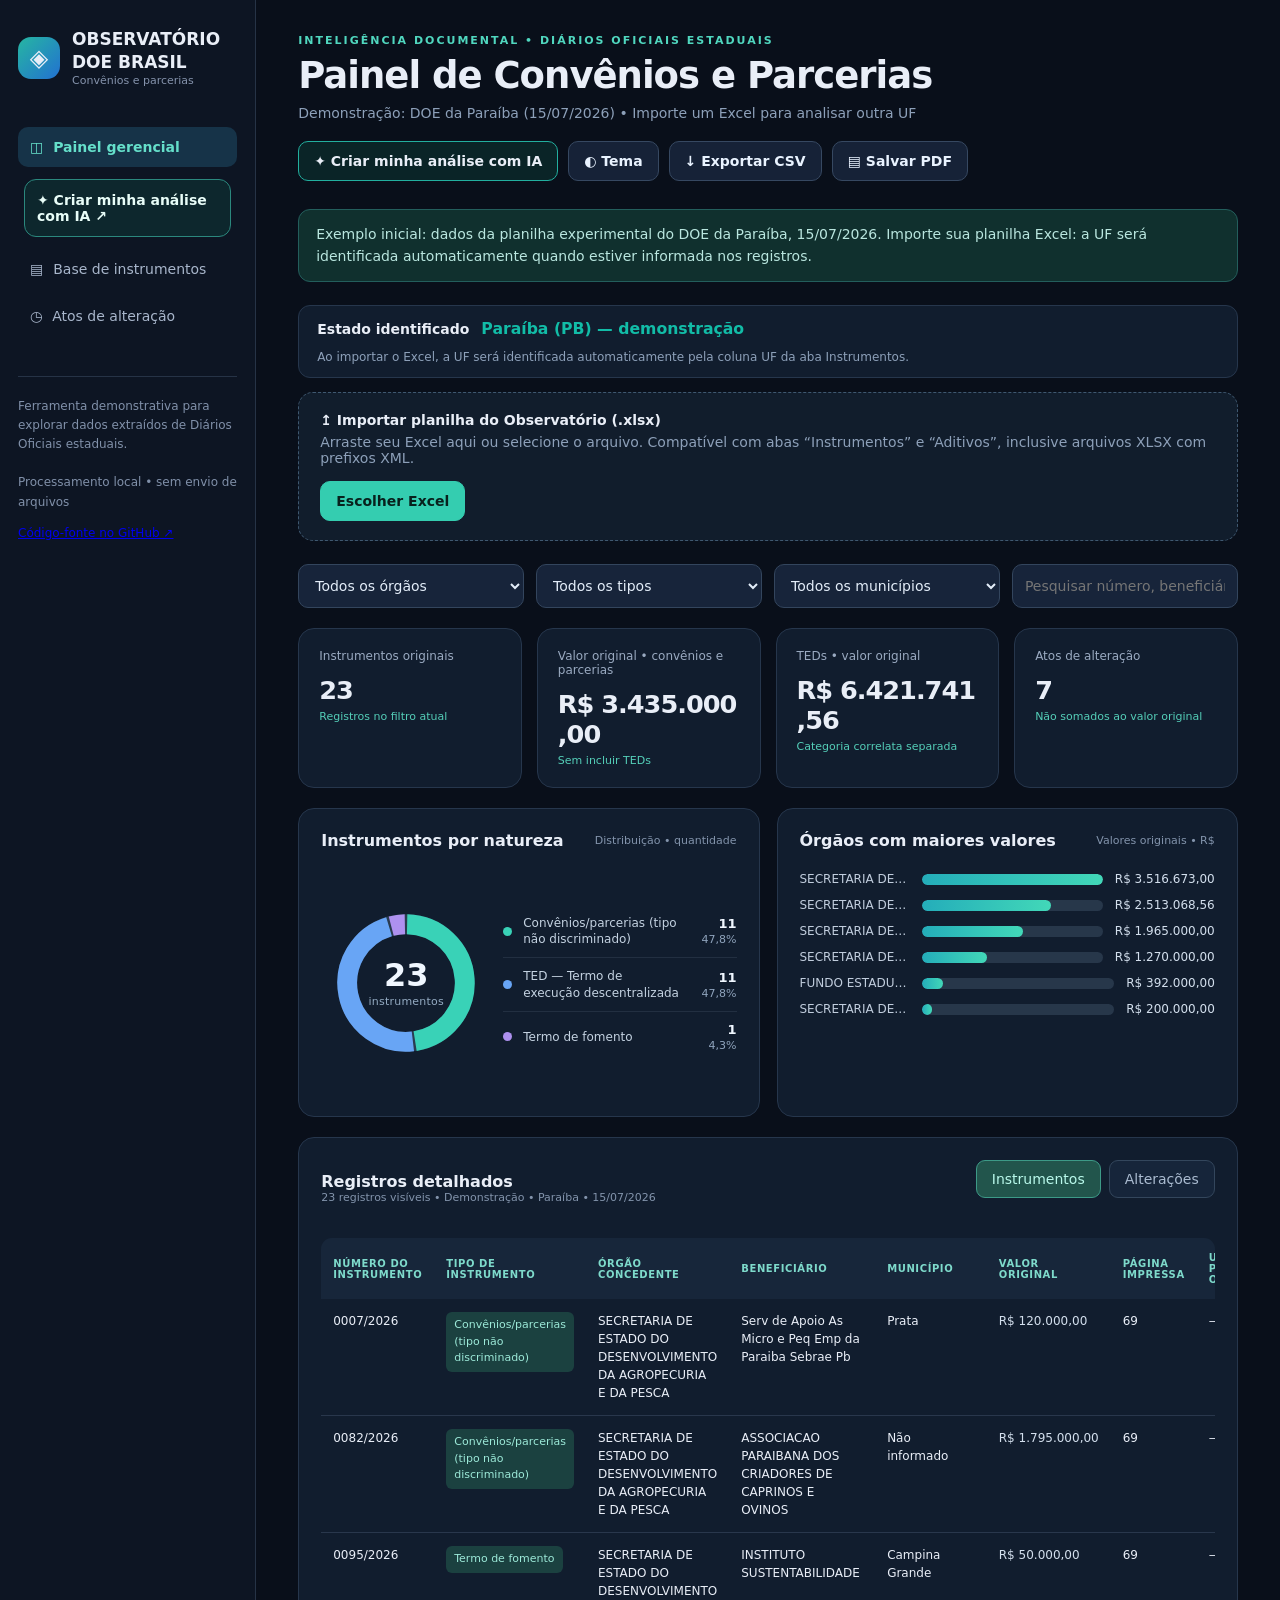
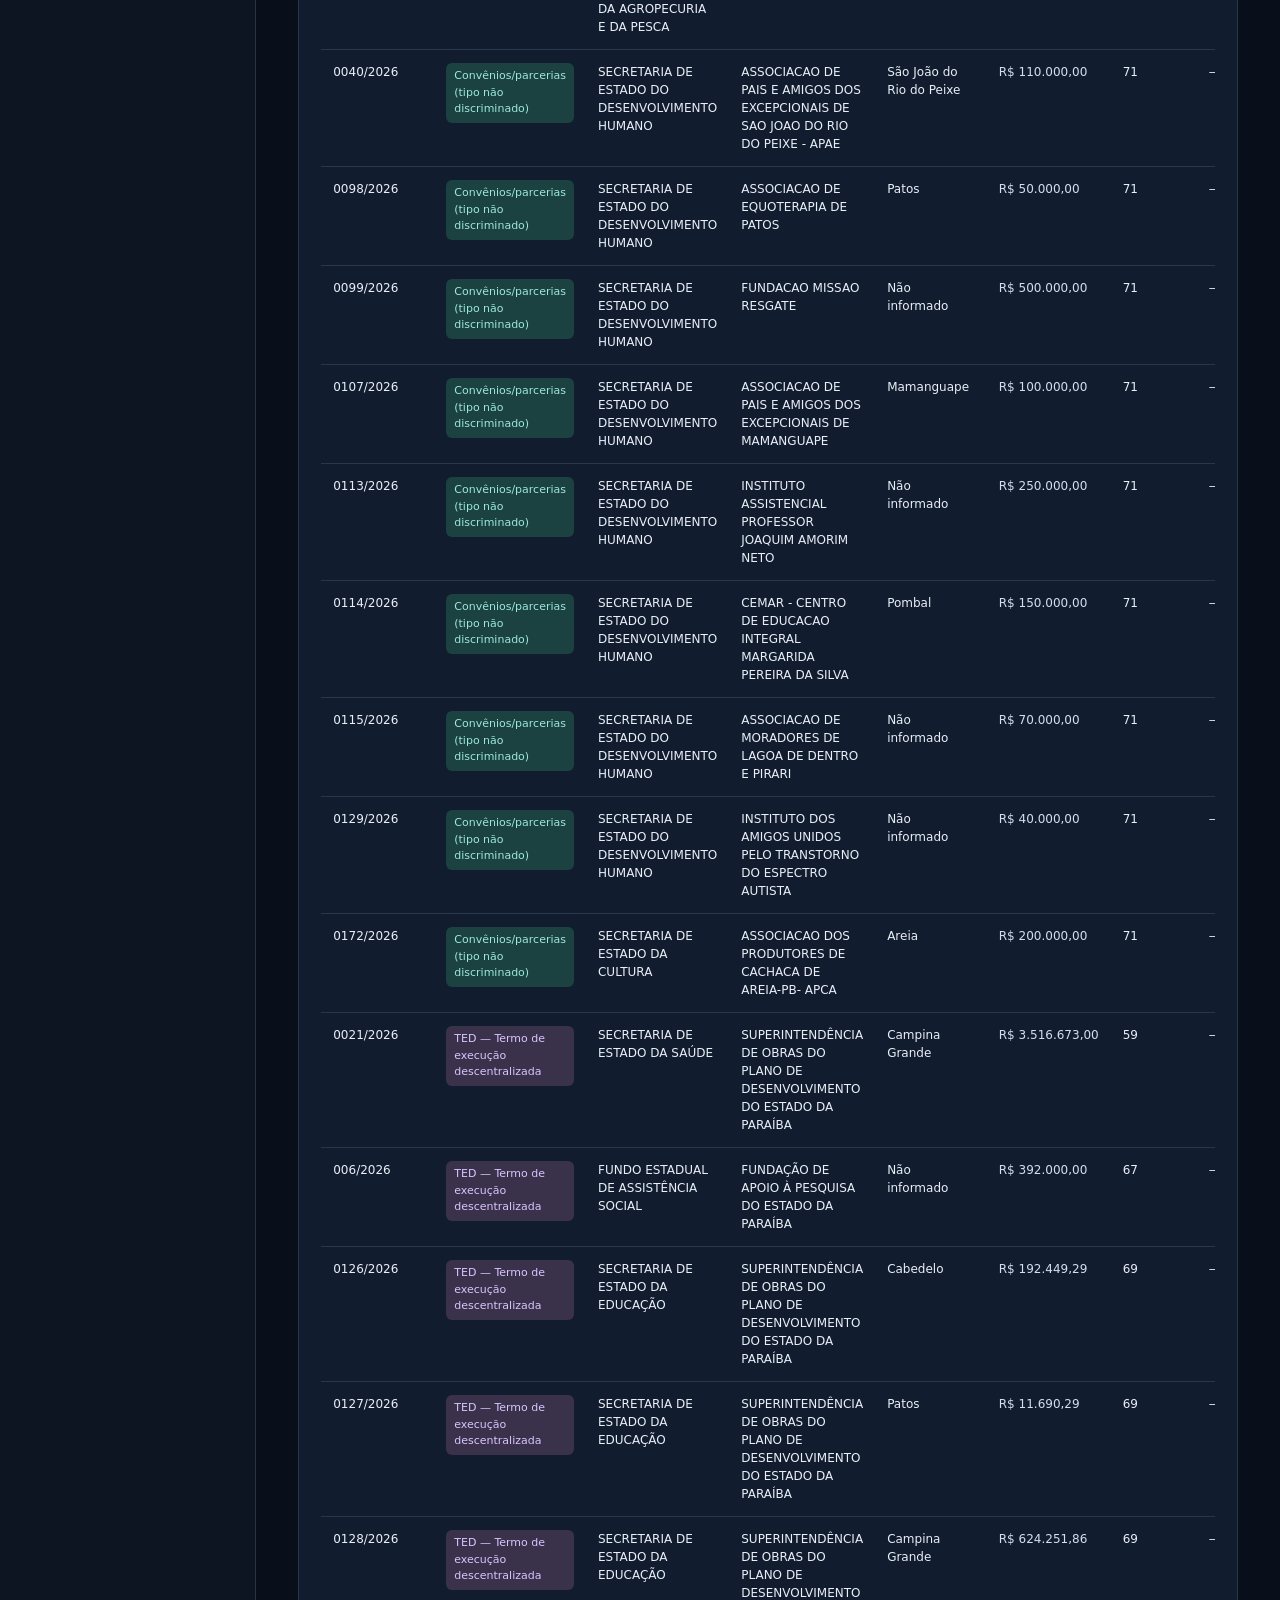
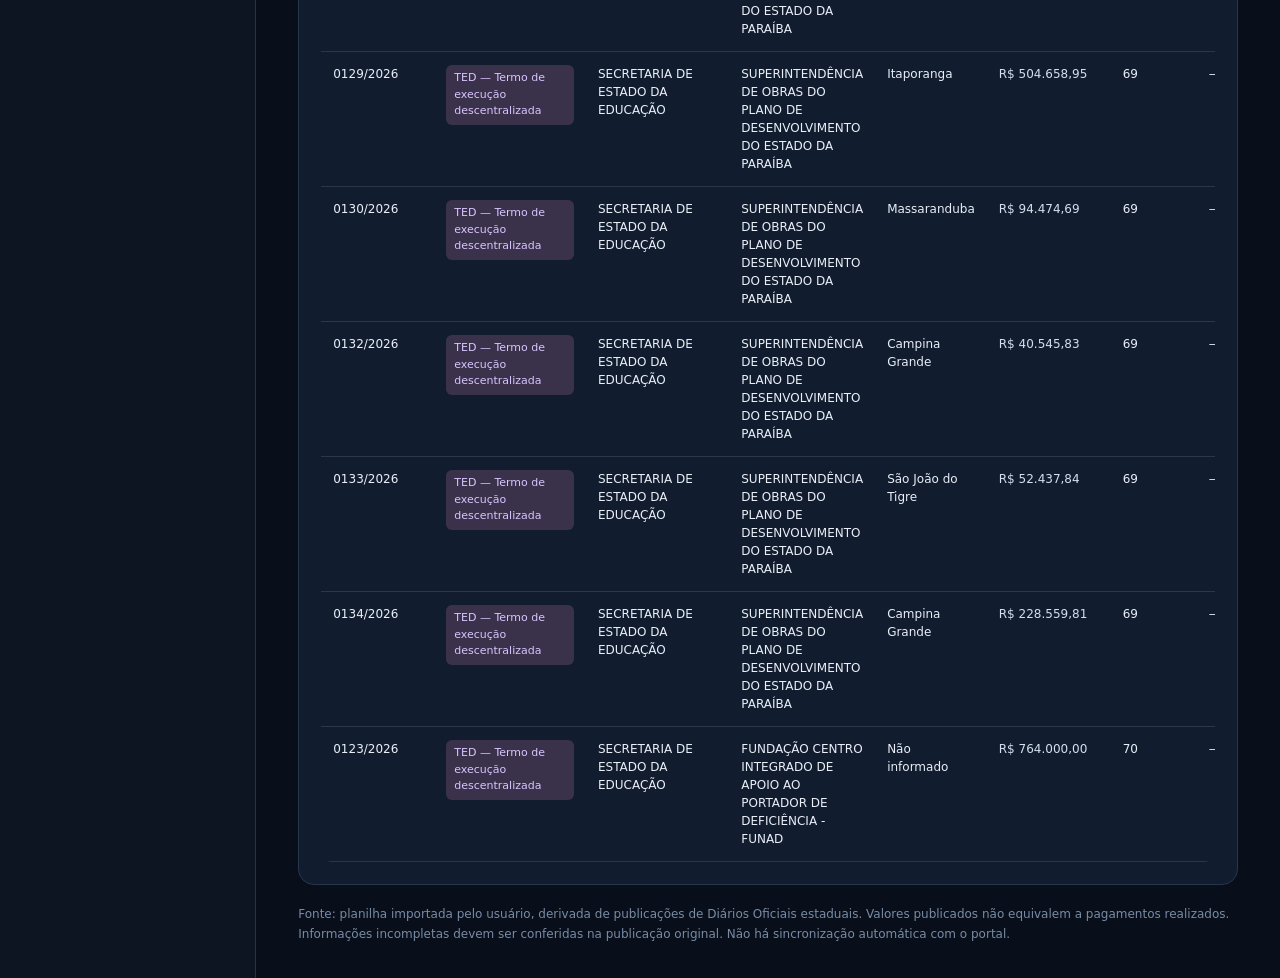
==== commit 09d7ec5a: "Melhora visualizacao de instrumentos com grafico de rosca" ====
--- a/index.html
+++ b/index.html
@@ -288,7 +288,7 @@
         Instrumentos por natureza
        </h2>
        <span class="mini">
-        Quantidade
+        Distribuição • quantidade
        </span>
       </div>
       <div id="categoryChart">
--- a/assets/dashboard.css
+++ b/assets/dashboard.css
@@ -552,3 +552,118 @@
 
 .uf-emphasis { color: #12bca7; font-size: 1.12rem; }
 .uf-fallback { display: none; margin-top: 8px; }
+
+/* Distribuição por natureza: rosca + legenda, com dados acessíveis em texto. */
+.donut-layout {
+  display:grid;
+  grid-template-columns:minmax(175px, 225px) minmax(0, 1fr);
+  gap:clamp(12px, 1.7vw, 28px);
+  align-items:center;
+  min-height:222px;
+}
+.donut-graphic {
+  width:100%;
+  max-width:225px;
+  aspect-ratio:1;
+  position:relative;
+  margin:auto;
+}
+.donut-svg {
+  width:100%;
+  height:100%;
+  display:block;
+}
+.donut-segment {
+  transition:stroke-width .18s ease, opacity .18s ease;
+}
+.donut-segment:hover {
+  stroke-width:33;
+}
+.donut-center {
+  position:absolute;
+  inset:0;
+  display:flex;
+  flex-direction:column;
+  align-items:center;
+  justify-content:center;
+  pointer-events:none;
+  color:#f0f7ff;
+  gap:4px;
+}
+.donut-total {
+  font-weight:800;
+  font-size:clamp(27px, 2.5vw, 38px);
+  line-height:1;
+  font-variant-numeric:tabular-nums;
+}
+.donut-center span {
+  font-size:11px;
+  letter-spacing:.02em;
+  color:#94abc2;
+}
+.donut-legend {
+  display:flex;
+  flex-direction:column;
+  gap:0;
+  min-width:0;
+}
+.donut-legend-item {
+  display:grid;
+  grid-template-columns:10px minmax(0, 1fr) auto;
+  align-items:center;
+  gap:10px;
+  padding:10px 0;
+  min-width:0;
+}
+.donut-legend-item + .donut-legend-item {
+  border-top:1px solid rgba(148,167,190,.13);
+}
+.donut-dot {
+  height:9px;
+  width:9px;
+  border-radius:50%;
+}
+.donut-legend-name {
+  color:#c4d2e1;
+  font-size:12px;
+  line-height:1.35;
+  overflow-wrap:anywhere;
+}
+.donut-legend-stat {
+  display:flex;
+  flex-direction:column;
+  gap:2px;
+  text-align:right;
+  min-width:44px;
+  font-variant-numeric:tabular-nums;
+}
+.donut-legend-stat strong {
+  color:#f0f7ff;
+  font-size:13px;
+}
+.donut-legend-stat small {
+  color:#90a4bd;
+  font-size:11px;
+}
+body.light .donut-center, body.light .donut-legend-stat strong { color:#142b45; }
+body.light .donut-center span, body.light .donut-legend-stat small { color:#667d94; }
+body.light .donut-legend-name { color:#38536e; }
+body.light .donut-legend-item + .donut-legend-item { border-color:#e1e8ef; }
+@media (max-width:1350px) and (min-width:701px) {
+  .donut-layout { grid-template-columns: minmax(125px, 170px) minmax(0, 1fr); gap:12px; }
+}
+@media (max-width:900px) and (min-width:701px) {
+  .donut-layout { grid-template-columns:1fr; }
+  .donut-graphic { max-width:190px; }
+}
+@media (max-width:420px) {
+  .donut-layout { grid-template-columns:1fr; }
+  .donut-graphic { max-width:190px; }
+}
+@media print {
+  .donut-center, .donut-legend-stat strong, .donut-legend-name { color:#111!important; }
+  .donut-center span, .donut-legend-stat small { color:#444!important; }
+}
+@media (prefers-reduced-motion:reduce) {
+  .donut-segment { transition:none; }
+}
